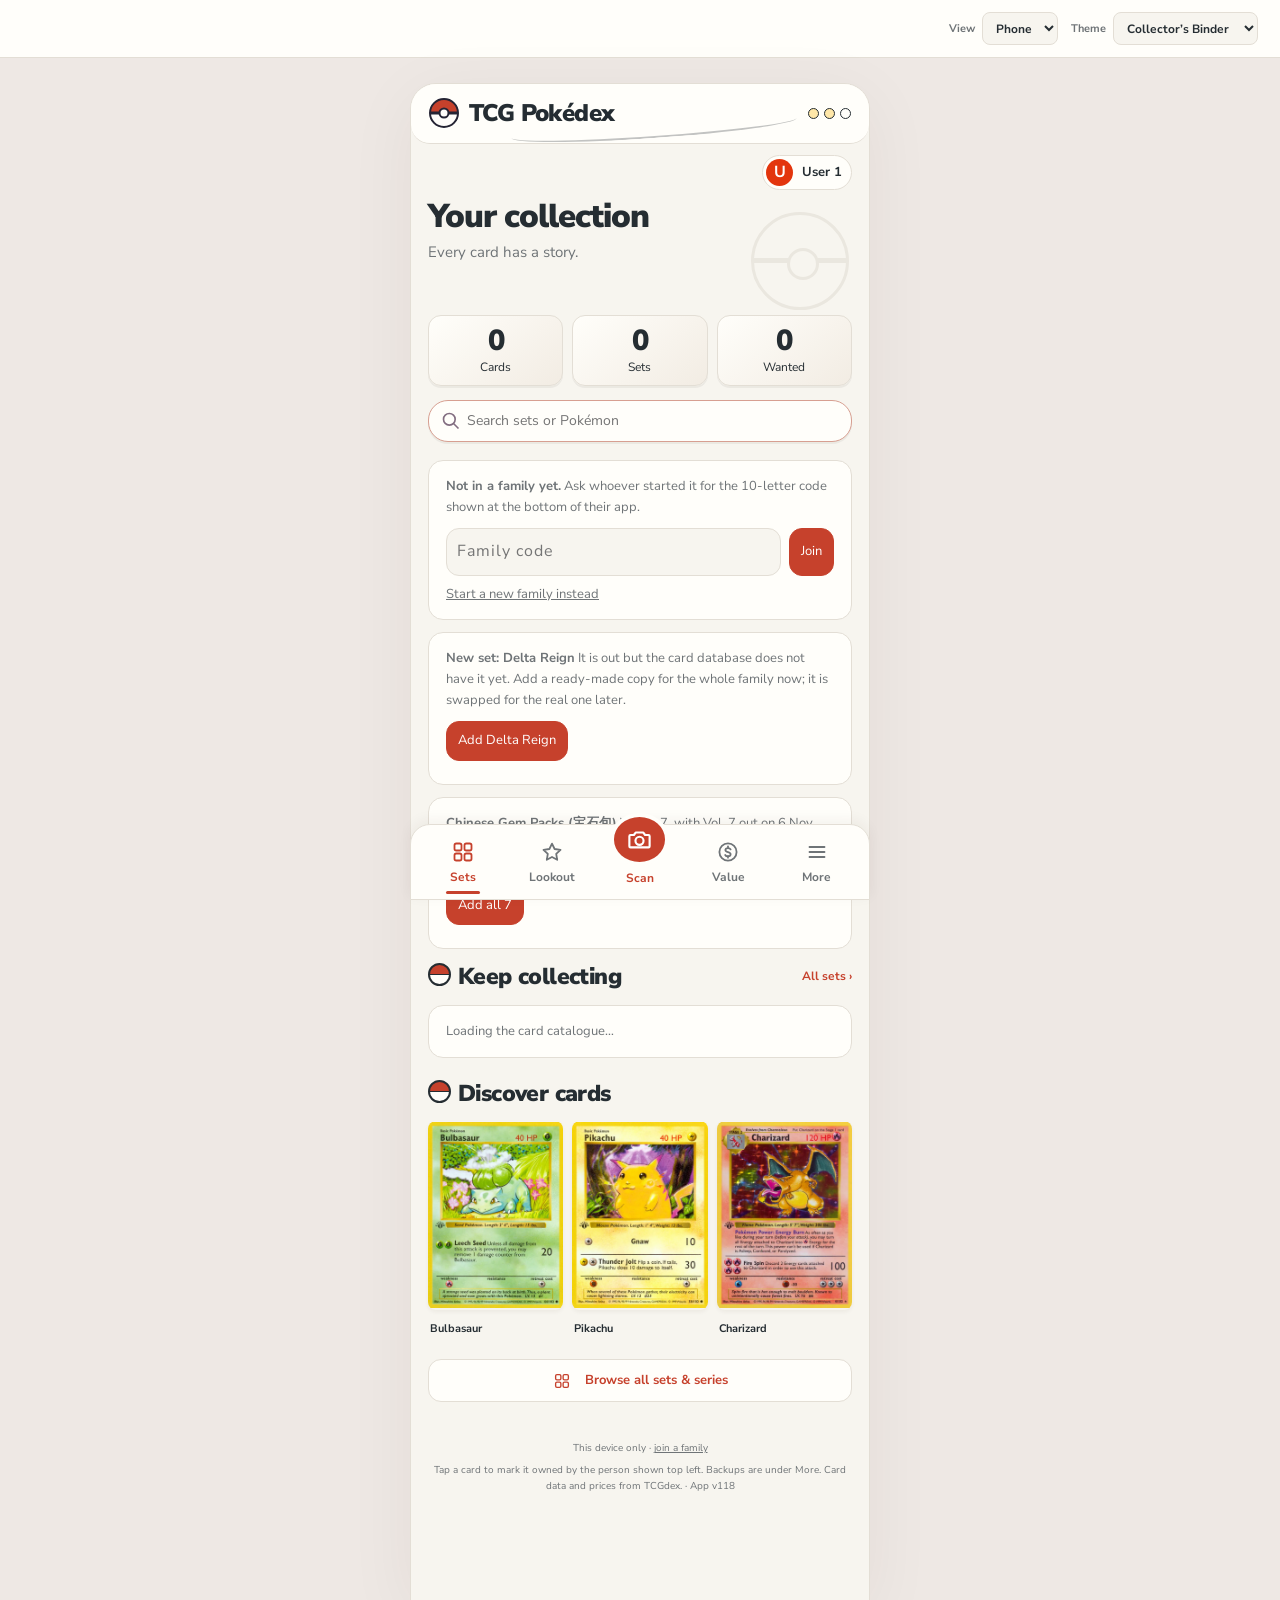
==== index.html @ 7d37bd00 "v118: Gem number line must be digit-tall (glare specks ignored); group+copy found anywhere before th" ====
<!doctype html>
<html lang="en" data-theme="binder">
<head>
<meta charset="utf-8">
<meta name="viewport" content="width=device-width, initial-scale=1">
<meta name="theme-color" content="#ffffff">
<meta name="mobile-web-app-capable" content="yes">
<meta name="apple-mobile-web-app-capable" content="yes">
<meta name="apple-mobile-web-app-status-bar-style" content="default">
<meta name="apple-mobile-web-app-title" content="TCG Pokédex">
<link rel="manifest" href="manifest.webmanifest">
<link rel="icon" href="icon-192.png">
<link rel="apple-touch-icon" href="icon-180.png">
<title>TCG Pokédex</title>
<style>
  /* ---- themes: each phone picks one on the home screen ---- */
  :root {
    --bg: #f4f5f7; --panel: #ffffff; --text: #1d2330; --muted: #6b7385; --line: #dfe3ea;
    --accent: #e3350d; --owned: #2e9e5b; --need: #e3350d; --card-miss: #eef0f4;
    --head-bg: var(--panel); --head-fg: var(--text); --head-line: var(--line); --dot: var(--accent);
    --ctrl-bg: var(--bg); --ctrl-fg: var(--text); --ctrl-line: var(--line);
    --seg-on: var(--accent); --seg-fg: #fff; --radius: 8px; --card-radius: 10px;
    --ball-top: #e3350d; --ball-line: #1d2330;
  }
  @media (prefers-color-scheme: dark) {
    :root:not([data-theme]) {
      --bg: #12151c; --panel: #1b202b; --text: #e8ebf2; --muted: #98a1b5; --line: #2b3242;
      --accent: #ff5a3c; --owned: #3fc27a; --need: #ff5a3c; --card-miss: #181c26; --ball-line: #e8ebf2;
    }
  }
  /* Poké Style: red header with a Pokéball, white cards, chunky buttons */
  :root[data-theme="poke"] {
    --bg: #f3f3f3; --panel: #ffffff; --text: #1d2330; --muted: #6b6b6b; --line: #e0e0e0;
    --accent: #e3350d; --owned: #2e9e5b; --need: #e3350d; --card-miss: #e8e8e8;
    --head-bg: #e3350d; --head-fg: #ffffff; --head-line: #b8260a; --dot: #ffffff;
    --ctrl-bg: #ffffff; --ctrl-fg: #1d2330; --ctrl-line: #ffffff;
    --seg-on: #1d2330; --seg-fg: #ffffff; --radius: 12px; --card-radius: 14px;
  }
  :root[data-theme="poke"] .count, :root[data-theme="poke"] .stats, :root[data-theme="poke"] .stats b { color: #fff; }
  :root[data-theme="poke"] .bar { background: rgba(0,0,0,.25); }
  :root[data-theme="poke"] .card.owned { box-shadow: 0 2px 6px rgba(0,0,0,.12); }
  /* Gengar: deep purple, violet accents, red-eye alerts */
  :root[data-theme="dark"] {
    --bg: #150f1e; --panel: #20172e; --text: #ece6f5; --muted: #a398b8; --line: #34284a;
    --accent: #9b6bff; --owned: #3fc27a; --need: #ff3b4e; --card-miss: #1a1326;
    --head-bg: #2a1b43; --head-fg: #ece6f5; --head-line: #46306b; --dot: #ff3b4e;
    --ctrl-bg: #34264f; --ctrl-fg: #ece6f5; --ctrl-line: #4a3770;
    --seg-on: #9b6bff; --seg-fg: #150f1e; --radius: 8px; --card-radius: 10px;
    --ball-top: #9b6bff; --ball-line: #ece6f5;
  }
  :root[data-theme="dark"] header { border-bottom-width: 2px; }
  :root[data-theme="dark"] h1 { letter-spacing: .03em; }
  :root[data-theme="dark"] .card.owned { border-color: #9b6bff; box-shadow: 0 0 0 1px rgba(155,107,255,.3), 0 4px 14px rgba(0,0,0,.5); }
  :root[data-theme="dark"] .card .tick { background: #9b6bff; color: #150f1e; }
  /* Pikachu: yellow header, brown-black ink, red-cheek highlights, rounded everything */
  :root[data-theme="bright"] {
    --bg: #fffdf3; --panel: #ffffff; --text: #1f2a44; --muted: #6b7385; --line: #f3e6a8;
    --accent: #2b6fd6; --owned: #2e9e5b; --need: #e3350d; --card-miss: #fff5c7;
    --head-bg: #ffd21f; --head-fg: #1f2a44; --head-line: #e6b800; --dot: #2b6fd6;
    --ctrl-bg: #ffffff; --ctrl-fg: #1f2a44; --ctrl-line: #ffffff;
    --seg-on: #2b6fd6; --seg-fg: #ffffff; --radius: 16px; --card-radius: 18px;
    --ball-top: #e3350d; --ball-line: #3b2a10;
  }
  :root[data-theme="bright"] body { font-weight: 500; }
  :root[data-theme="bright"] .bar { background: rgba(0,0,0,.12); }
  :root[data-theme="bright"] .card.owned { box-shadow: 0 3px 8px rgba(43,111,214,.15); }
  /* Bulbasaur: leaf-green header, deep-green accents */
  :root[data-theme="bulbasaur"] {
    --bg: #f0f7f2; --panel: #ffffff; --text: #17301f; --muted: #5d7566; --line: #d3e6d9;
    --accent: #2f8f5b; --owned: #2e9e5b; --need: #d9480f; --card-miss: #e3efe7;
    --head-bg: #3da373; --head-fg: #ffffff; --head-line: #2a7f56; --dot: #ffffff;
    --ctrl-bg: #ffffff; --ctrl-fg: #17301f; --ctrl-line: #ffffff;
    --seg-on: #17482f; --seg-fg: #ffffff; --radius: 14px; --card-radius: 16px;
    --ball-top: #1f6b43; --ball-line: #0f2d1c;
  }
  :root[data-theme="bulbasaur"] .count, :root[data-theme="bulbasaur"] .stats, :root[data-theme="bulbasaur"] .stats b { color: #fff; }
  :root[data-theme="bulbasaur"] .bar { background: rgba(0,0,0,.22); }
  :root[data-theme="bulbasaur"] .card.owned { box-shadow: 0 2px 8px rgba(47,143,91,.2); }
  /* Mew: soft pink header, magenta accents */
  :root[data-theme="mew"] {
    --bg: #fff5fa; --panel: #ffffff; --text: #3d1d32; --muted: #8a6578; --line: #f6d5e5;
    --accent: #d6458f; --owned: #2e9e5b; --need: #e3350d; --card-miss: #fde6f0;
    --head-bg: #f7a1c8; --head-fg: #3d1d32; --head-line: #e57db0; --dot: #d6458f;
    --ctrl-bg: #ffffff; --ctrl-fg: #3d1d32; --ctrl-line: #ffffff;
    --seg-on: #c2377d; --seg-fg: #ffffff; --radius: 16px; --card-radius: 18px;
    --ball-top: #d6458f; --ball-line: #3d1d32;
  }
  :root[data-theme="mew"] .stats, :root[data-theme="mew"] .stats b { color: #3d1d32; }
  :root[data-theme="mew"] .bar { background: rgba(255,255,255,.55); }
  :root[data-theme="mew"] .card.owned { box-shadow: 0 3px 8px rgba(214,69,143,.18); }

  * { box-sizing: border-box; }
  [hidden] { display: none !important; }
  body { margin: 0; background: var(--bg); color: var(--text); font: 15px/1.4 system-ui, "Segoe UI", sans-serif; -webkit-tap-highlight-color: transparent; }
  header { position: sticky; top: 0; z-index: 5; background: var(--head-bg); color: var(--head-fg); border-bottom: 1px solid var(--head-line); padding: 10px 16px; padding-top: calc(10px + env(safe-area-inset-top)); }
  .top { display: flex; align-items: center; gap: 10px; }
  .back { width: 36px; height: 36px; padding: 0; font-size: 20px; flex: none; }
  h1 { font-size: 18px; margin: 0; flex: 1; min-width: 0; overflow: hidden; text-overflow: ellipsis; white-space: nowrap; }
  /* the logo is a Poké Ball in every theme: colour on top, white below, band and button in --ball-line */
  h1 span { display: inline-block; width: 18px; height: 18px; vertical-align: -3px; margin-right: 6px; border-radius: 50%; color: transparent; overflow: hidden;
    background: radial-gradient(circle, #fff 0 2.2px, var(--ball-line) 2.2px 3.8px, transparent 3.8px), linear-gradient(var(--ball-top) 0 43%, var(--ball-line) 43% 57%, #fff 57%); box-shadow: 0 0 0 1.5px var(--ball-line); }
  .count { font-weight: 600; white-space: nowrap; }
  /* who is using the app: tap to switch person */
  .whochip { display: flex; align-items: center; gap: 9px; padding: 3px 12px 3px 3px; border-radius: 999px; flex: none; max-width: 62%; text-align: left; }
  .whochip i { width: 34px; height: 34px; border-radius: 50%; display: flex; align-items: center; justify-content: center; color: #fff; font-style: normal; font-weight: 700; font-size: 16px; flex: none; }
  .whochip span { display: flex; flex-direction: column; line-height: 1.15; min-width: 0; }
  .whochip b { overflow: hidden; text-overflow: ellipsis; white-space: nowrap; font-size: 16px; }
  .whochip small { font-size: 11px; opacity: .65; white-space: nowrap; }
  .whochip.compact { padding: 3px; } .whochip.compact span { display: none; }
  /* bottom bar: Sets, Lookout, Scan in the middle, Value, More */
  body { padding-bottom: calc(66px + env(safe-area-inset-bottom)); }
  #tabs { position: fixed; left: 0; right: 0; bottom: 0; z-index: 6; display: grid; grid-template-columns: repeat(5, 1fr); height: calc(60px + env(safe-area-inset-bottom)); padding-bottom: env(safe-area-inset-bottom); background: var(--panel); border-top: 1px solid var(--line); }
  #tabs button { background: none; border: 0; border-radius: 0; padding: 4px 0 2px; display: flex; flex-direction: column; align-items: center; justify-content: center; gap: 1px; font-size: 11px; color: var(--muted); }
  #tabs button .ic { display: flex; height: 26px; align-items: center; justify-content: center; }
  .i { width: 1.2em; height: 1.2em; fill: none; stroke: currentColor; stroke-width: 1.8; stroke-linecap: round; stroke-linejoin: round; flex: none; vertical-align: -.2em; }
  #tabs .i { width: 25px; height: 25px; }
  .lbl { display: flex; align-items: center; gap: 10px; font-style: normal; } .lbl .i { width: 21px; height: 21px; }
  button > .i { margin-right: 6px; }
  #sheet .acts button .lbl .tx { color: inherit; font-size: inherit; }
  #tabs button.on { color: var(--accent); font-weight: 600; }
  #tabs button.scan { color: var(--text); }
  #tabs button.scan .ic { width: 56px; height: 56px; margin-top: -24px; border-radius: 50%; background: var(--accent); color: #fff; display: flex; align-items: center; justify-content: center; border: 4px solid var(--panel); box-shadow: 0 3px 10px rgba(0,0,0,.28); }
  #tabs button.scan .i { width: 27px; height: 27px; stroke-width: 1.9; }
  #toast { bottom: calc(80px + env(safe-area-inset-bottom)); }
  .row .ic { width: 36px; height: 36px; border-radius: 50%; background: var(--card-miss); display: flex; align-items: center; justify-content: center; flex: none; font-size: 17px; }
  .morebox { display: grid; gap: 10px; }
  .morebox .sel { display: grid; gap: 6px; }
  .morebox .sel label { font-size: 13px; color: var(--muted); }
  .morebox select { width: 100%; padding: 10px; }
  #sheet .acts .wdot { width: 30px; height: 30px; border-radius: 50%; display: inline-flex; align-items: center; justify-content: center; color: #fff; font-weight: 700; font-style: normal; flex: none; }
  #sheet .acts button.cur { border-color: var(--accent); font-weight: 600; }
  #sheet .acts .seg { display: flex; } #sheet .acts .seg button { flex: 1; justify-content: center; padding: 11px 6px; font-size: 15px; border-radius: 0; }
  #sheet .acts .seg button:first-child { border-radius: 12px 0 0 12px; } #sheet .acts .seg button:last-child { border-radius: 0 12px 12px 0; }
  #sheet .acts .seg button.on { background: var(--accent); border-color: var(--accent); color: #fff; }
  .bar { height: 8px; background: var(--card-miss); border-radius: 4px; overflow: hidden; margin-top: 8px; }
  .bar > i { display: block; height: 100%; background: var(--owned); width: 0; transition: width .25s; }
  .stats { font-size: 12px; color: var(--muted); margin-top: 6px; display: flex; gap: 12px; flex-wrap: wrap; }
  .stats b { color: var(--text); }
  .controls { display: flex; gap: 8px; flex-wrap: wrap; margin-top: 10px; align-items: center; }
  input[type=search] { flex: 1 1 160px; min-width: 0; padding: 8px 10px; border: 1px solid var(--ctrl-line); border-radius: var(--radius); background: var(--ctrl-bg); color: var(--ctrl-fg); font: inherit; }
  button, select { font: inherit; color: var(--ctrl-fg); background: var(--ctrl-bg); border: 1px solid var(--ctrl-line); border-radius: var(--radius); padding: 7px 11px; cursor: pointer; }
  main button, main select, main input { color: var(--text); background: var(--bg); border-color: var(--line); }
  button:hover { border-color: var(--accent); }
  header button.on { background: var(--seg-on); border-color: var(--seg-on); color: var(--seg-fg); }
  select.person { font-weight: 600; border-color: var(--person, var(--ctrl-line)); }
  select.cardlang.on { border-color: var(--accent); font-weight: 600; }
  #title small.vl.rg { background: #6b4fbb; }
  #title small.vl { font-size: 12px; font-weight: 600; padding: 2px 7px; border-radius: 10px; background: var(--accent); color: #fff; vertical-align: middle; margin-left: 4px; }
  .seg { display: flex; }
  .seg button { border-radius: 0; margin-left: -1px; }
  .seg button:first-child { border-radius: var(--radius) 0 0 var(--radius); margin-left: 0; }
  .seg button:last-child { border-radius: 0 var(--radius) var(--radius) 0; }
  .rap { display: block; font-size: 11px; font-weight: 600; } .rap.in { color: var(--owned); } .rap.out { color: var(--muted); font-weight: 400; }
  .line .rap { display: inline; margin-left: 6px; }
  .card .rap { text-align: center; margin-top: 2px; line-height: 1.25; }
  .raptor { margin: 12px 0; padding-top: 10px; border-top: 1px solid var(--line); }
  .raptor h4 { margin: 0 0 6px; font-size: 14px; } .raptor h4 small { color: var(--muted); font-weight: 400; }
  .raptor .rrow { display: flex; gap: 8px; align-items: baseline; padding: 5px 0; color: var(--text); text-decoration: none; border-bottom: 1px dashed var(--line); font-size: 13px; }
  .raptor .rrow .rt { flex: 1; min-width: 0; }
  .raptor .rrow em { font-style: normal; font-size: 11px; } .raptor .rrow em.in { color: var(--owned); } .raptor .rrow em.out { color: var(--muted); }
  .raptor .rref { display: inline-block; margin-top: 6px; font-size: 12px; color: var(--muted); }
  .seg.langbar { flex-wrap: wrap; gap: 6px; }
  .seg.langbar button { border-radius: var(--radius); margin-left: 0; }
  .seg button.on { background: var(--seg-on); border-color: var(--seg-on); color: var(--seg-fg); }
  main { padding: 16px; max-width: 1400px; margin: 0 auto; }
  h2 { font-size: 14px; color: var(--muted); text-transform: uppercase; letter-spacing: .04em; margin: 18px 0 8px; }
  h2:first-child { margin-top: 0; }

  /* who-owns-it badges */
  .who { display: inline-flex; gap: 2px; }
  .who i { font-style: normal; font-size: 10px; font-weight: 700; color: #fff; border-radius: 50%; width: 16px; height: 16px; display: inline-flex; align-items: center; justify-content: center; }

  /* series and set lists */
  .rows { display: grid; gap: 8px; grid-template-columns: repeat(auto-fill, minmax(260px, 1fr)); }
  .row { display: flex; align-items: center; gap: 12px; background: var(--panel); border: 1px solid var(--line); border-radius: var(--card-radius); padding: 10px 12px; cursor: pointer; text-align: left; }
  .row img { width: 72px; height: 40px; object-fit: contain; flex: none; }
  .row .sym { width: 28px; height: 28px; object-fit: contain; flex: none; margin: 0 22px; }
  .row .badge { width: auto; min-width: 44px; height: 24px; margin: 0 14px; padding: 0 6px; border-radius: 6px; background: var(--card-miss); color: var(--muted); font-size: 11px; font-weight: 700; display: inline-flex; align-items: center; justify-content: center; letter-spacing: .04em; }
  .row .t { flex: 1; min-width: 0; }
  .row .t b { display: block; overflow: hidden; text-overflow: ellipsis; white-space: nowrap; }
  .row .t small { color: var(--muted); }
  .row .t b .yr { font-size: 12px; font-weight: 600; color: var(--muted); margin-left: 4px; }
  #title small.vl.yr { background: rgba(255,255,255,.25); }
  .row .pct { font-weight: 600; white-space: nowrap; }
  .row .pct.done { color: var(--owned); }
  .row .mini { height: 4px; background: var(--card-miss); border-radius: 2px; margin-top: 6px; overflow: hidden; }
  .row .mini i { display: block; height: 100%; background: var(--owned); }
  .row.lookout { width: 100%; margin-bottom: 14px; border-color: #e0a800; }
  .joinbox { border-color: var(--accent); color: var(--text); margin-bottom: 14px; }
  .joinbox .add { display: flex; gap: 8px; margin: 10px 0 8px; }
  .joinbox .add input { flex: 1; min-width: 0; padding: 10px; border: 1px solid var(--line); border-radius: var(--radius); background: var(--bg); color: var(--text); font: inherit; font-size: 16px; letter-spacing: .06em; }
  .joinbox .add button { background: var(--accent); color: #fff; border-color: var(--accent); }
  .joinbox a { color: var(--muted); font-size: 13px; }
  .row.lookout .dot { width: 36px; height: 36px; border-radius: 50%; background: #e0a800; color: #fff; font-size: 20px; display: flex; align-items: center; justify-content: center; flex: none; }

  /* card grid */
  .grid { display: grid; grid-template-columns: repeat(auto-fill, minmax(118px, 1fr)); gap: 10px; }
  .card { position: relative; background: var(--card-miss); border: 2px solid transparent; border-radius: var(--card-radius); padding: 6px; text-align: center; cursor: pointer; user-select: none; }
  .card img { width: 100%; aspect-ratio: 63/88; object-fit: contain; border-radius: 6px; filter: grayscale(.9) opacity(.45); transition: filter .15s; background: var(--card-miss); }
  .card.noimg img { display: none; }
  .card .ph { display: none; aspect-ratio: 63/88; align-items: center; justify-content: center; color: var(--muted); font-size: 12px; padding: 6px; }
  .card.noimg .ph { display: flex; }
  .card.owned { background: var(--panel); border-color: var(--owned); }
  .card.owned img { filter: none; }
  body.colourall .card img { filter: none; }   /* "Full colour": show every card as it prints, owned or not */
  .card .num { font-size: 11px; color: var(--muted); margin-top: 4px; }
  .card .name { font-size: 12px; font-weight: 600; overflow: hidden; text-overflow: ellipsis; white-space: nowrap; }
  .card .meta { font-size: 11px; color: var(--muted); display: flex; justify-content: space-between; align-items: center; gap: 4px; min-height: 16px; }
  .card .meta .price { font-weight: 600; color: var(--text); }
  .card .meta .setname { overflow: hidden; text-overflow: ellipsis; white-space: nowrap; }
  .card .tick { position: absolute; top: 6px; left: 6px; width: 24px; height: 24px; border-radius: 50%; background: var(--owned); color: #fff; font-weight: 700; display: none; align-items: center; justify-content: center; font-size: 14px; box-shadow: 0 1px 3px rgba(0,0,0,.4); }
  .card.owned .tick { display: flex; }
  .card .tick b { position: absolute; left: 0; top: 26px; font-size: 9px; letter-spacing: .02em; background: var(--text); color: var(--bg); border-radius: 4px; padding: 1px 4px; white-space: nowrap; }
  .card .zoom { position: absolute; top: 6px; right: 6px; width: 28px; height: 28px; padding: 0; border-radius: 50%; background: var(--panel); font-size: 14px; line-height: 1; }
  .vars { display: flex; gap: 3px; justify-content: center; flex-wrap: wrap; margin-top: 3px; }
  .vars .var { padding: 1px 6px; font-size: 10px; font-weight: 700; border-radius: 6px; line-height: 1.5; color: var(--muted); background: var(--bg); border-color: var(--line); }
  .vars .var.on { background: var(--owned); border-color: var(--owned); color: #fff; }
  .line .vars { margin: 0; }
  .card.partial { border-style: dashed; }
  .card.partial .tick { font-size: 10px; width: auto; padding: 0 6px; border-radius: 12px; }
  .line.partial { opacity: .85; }
  .card .want { position: absolute; top: 40px; right: 6px; width: 30px; height: 30px; padding: 0; border-radius: 50%; background: var(--panel); font-size: 19px; line-height: 1; color: #e0a800; border: 2px solid #e0a800; box-shadow: 0 1px 3px rgba(0,0,0,.35); }
  .card .want.on, .line .want.on { color: #fff; background: #e0a800; border-color: #e0a800; }
  .pcbtn { padding: 4px 8px; font-size: 14px; border-radius: 8px; }
  .card .pcbtn { position: absolute; top: 6px; left: 6px; width: 30px; height: 30px; padding: 0; border-radius: 50%; background: var(--panel); }
  .line .want { color: #e0a800; border: 2px solid #e0a800; border-radius: 50%; width: 30px; height: 30px; padding: 0; display: inline-flex; align-items: center; justify-content: center; flex: none; }
  .card.want { border-color: #e0a800; }
  .card.want img { filter: none; }
  .line.want { border-left-color: #e0a800; }
  .who.want { color: #e0a800; font-size: 12px; align-items: center; }

  /* compact list for checking in a shop */
  .list { display: grid; gap: 6px; grid-template-columns: repeat(auto-fill, minmax(240px, 1fr)); }
  .card .enart { position: absolute; left: 6px; bottom: 44px; font-size: 9px; font-weight: 700; letter-spacing: .04em; padding: 1px 5px; border-radius: 6px; background: rgba(20,20,24,.72); color: #fff; pointer-events: none; }
  .addcard { border: 2px dashed var(--line); background: transparent; color: var(--muted); border-radius: var(--radius); padding: 14px 10px; font-size: 13px; min-height: 60px; }
  .grid .addcard { aspect-ratio: 63 / 100; }
  .addcard:hover { color: var(--text); border-color: var(--accent); }
  .line { display: flex; align-items: center; gap: 10px; background: var(--panel); border: 1px solid var(--line); border-left: 4px solid var(--need); border-radius: var(--radius); padding: 8px 10px; cursor: pointer; user-select: none; }
  .line.owned { border-left-color: var(--owned); opacity: .6; }
  .line .n { font-variant-numeric: tabular-nums; color: var(--muted); width: 64px; flex: none; }
  .line .name { flex: 1; min-width: 0; overflow: hidden; text-overflow: ellipsis; white-space: nowrap; font-weight: 600; }
  .line .name small { display: block; font-weight: 400; color: var(--muted); font-size: 11px; }
  .line .price { font-size: 12px; color: var(--muted); white-space: nowrap; }
  .line .st { font-size: 12px; font-weight: 700; color: var(--need); }
  .line.owned .st { color: var(--owned); }

  .empty { text-align: center; color: var(--muted); padding: 40px 0; }
  .note { background: var(--panel); border: 1px solid var(--line); border-radius: 8px; padding: 8px 12px; margin-bottom: 12px; color: var(--muted); }
  footer { text-align: center; color: var(--muted); font-size: 12px; padding: 20px; }
  footer a { color: inherit; }
  #syncStatus { margin-bottom: 6px; font-weight: 600; }
  #syncStatus.ok { color: var(--owned); }
  #syncStatus.bad { color: var(--need); }

  /* people manager */
  .people { max-width: 520px; }
  .people .p { display: flex; align-items: center; gap: 10px; background: var(--panel); border: 1px solid var(--line); border-radius: 10px; padding: 8px 10px; margin-bottom: 8px; }
  .people .p .dot { width: 22px; height: 22px; border-radius: 50%; flex: none; color: #fff; font-size: 11px; font-weight: 700; display: flex; align-items: center; justify-content: center; }
  .people .p { flex-wrap: wrap; }
  .people .p b { flex: 1; min-width: 60px; }
  .people .p small { color: var(--muted); }
  .people .p .val { font-weight: 700; white-space: nowrap; font-variant-numeric: tabular-nums; }
  .people .p.total { border-color: var(--accent); }
  .people .note.small { font-size: 12px; margin: 0; }
  #valuePanel { max-width: none; margin-bottom: 6px; }
  .people .add { display: flex; gap: 8px; margin-top: 12px; }
  .people .add input { flex: 1; padding: 8px 10px; border: 1px solid var(--line); border-radius: 8px; background: var(--bg); color: var(--text); font: inherit; }

  /* update prompt */
  #toast { position: fixed; left: 50%; bottom: 20px; transform: translateX(-50%); background: var(--text); color: var(--bg); padding: 10px 14px; border-radius: 12px; display: flex; gap: 12px; align-items: center; z-index: 30; box-shadow: 0 4px 16px rgba(0,0,0,.3); }
  #toast button { background: var(--accent); color: #fff; border: 0; }

  /* lightbox */
  #lb { position: fixed; inset: 0; background: rgba(0,0,0,.85); display: none; align-items: center; justify-content: center; z-index: 20; padding: 16px; }
  #lb.open { display: flex; }
  .buy { display: inline-block; margin-top: 3px; padding: 2px 9px; border-radius: 999px; font-size: 12px; font-weight: 600; background: #e3e3e3; color: #222; }
  .card .buy { display: block; font-size: 11px; padding: 2px 6px; overflow: hidden; text-overflow: ellipsis; white-space: nowrap; }
  .chips { display: flex; gap: 6px; overflow-x: auto; margin-bottom: 12px; padding-bottom: 2px; }
  .chips[hidden] { display: none; }
  .chips button { white-space: nowrap; border-radius: 999px; padding: 6px 12px; font-size: 14px; flex: none; }
  .chips button small { opacity: .7; margin-left: 2px; }
  .chips button.on { background: var(--accent); border-color: var(--accent); color: #fff; }
  .buy.bid { background: #ffe08a; color: #5a4300; } .buy.ord { background: #b9d8ff; color: #0b3a73; } .buy.way { background: #bfeccd; color: #0c5a2a; }
  #lb { flex-direction: column; gap: 14px; }
  #lb img { max-width: 100%; max-height: 90vh; border-radius: 12px; }
  #lb .flipper { position: relative; width: min(88vw, calc(74vh * 63 / 88)); aspect-ratio: 63 / 88; transform-style: preserve-3d; transition: transform .55s cubic-bezier(.4,.1,.2,1); cursor: pointer; }
  #lb .flipper.turned { transform: rotateY(180deg); }
  #lb .side { position: absolute; inset: 0; backface-visibility: hidden; -webkit-backface-visibility: hidden; border-radius: 14px; overflow: hidden; }
  #lb .face img { width: 100%; height: 100%; max-height: none; object-fit: contain; }
  #lb .lbback { transform: rotateY(180deg); background: linear-gradient(160deg, #1d3d96, #0e1f5c); border: 5px solid #f2c230; border-radius: 16px; color: #fff; padding: 12px; display: flex; flex-direction: column; gap: 8px; overflow: auto; cursor: default; }
  #lb .lbback h3 { margin: 0; font-size: 18px; } #lb .lbback small { color: #b9c4ee; }
  #lb .lbback .guide { background: rgba(255,255,255,.12); border-radius: 12px; padding: 8px 12px; } #lb .lbback .guide b { font-size: 24px; display: block; } #lb .lbback .guide small { display: block; }
  #lb .lbback .links { display: grid; grid-template-columns: 1fr 1fr; gap: 6px; }
  #lb .lbback .links a, #lb .lbback .links button { display: block; text-align: center; padding: 9px 6px; border-radius: 10px; background: rgba(255,255,255,.14); color: #fff; text-decoration: none; font: inherit; font-size: 14px; border: 1px solid rgba(255,255,255,.25); }
  #lb .lbback .links .wide { grid-column: 1 / -1; background: #2e9e5b; border-color: #2e9e5b; font-weight: 600; }
  #lb .lbback .raptor { background: rgba(0,0,0,.25); border-radius: 12px; padding: 8px 10px; font-size: 13px; }
  #lb .lbback .raptor a { color: #fff; }
  #lb .lbbtn { padding: 12px 26px; border-radius: 999px; border: 1px solid rgba(255,255,255,.4); background: rgba(255,255,255,.14); color: #fff; font: inherit; font-size: 16px; }
  #lb .lbbtn[hidden] { display: none; }

  /* camera scanner */
  #scan { position: fixed; inset: 0; background: #000; color: #fff; z-index: 26; display: none; flex-direction: column; }
  #scan.open { display: flex; }
  #scan .cam { position: relative; flex: 0 0 56%; min-height: 0; overflow: hidden; }       /* a fixed share of the screen: the outline is placed as a share of this box, so it must not grow or shrink when the panel below changes */
  #scan video { width: 100%; height: 100%; object-fit: cover; }
  /* a card-shaped outline (63:88); the reader looks at the bottom strip of it, where the number is printed */
  /* kept smallish on purpose: a card that fills a big outline is too close for the phone to focus */
  #scan .guide { position: absolute; left: 50%; top: 46%; transform: translate(-50%, -50%); width: min(66vw, 42vh); aspect-ratio: 63 / 88; border: 3px solid #ffd21f; border-radius: 10px; box-shadow: 0 0 0 100vmax rgba(0,0,0,.45); }
  #scan .guide span { position: absolute; left: -30vw; right: -30vw; top: -44px; text-align: center; font-size: 13px; line-height: 1.3; color: #ffd21f; text-shadow: 0 1px 2px #000; }
  #scanResult select.cardlang { margin-top: 6px; max-width: 100%; }
  #scanResult .langnote { margin-top: 4px; font-size: 12px; color: #ffd21f; }
  #scan .guide .zone { position: absolute; left: 0; right: 0; bottom: 0; height: 14%; border-radius: 0 0 7px 7px; }
  #scan .panel { background: #15171c; padding: 12px 16px calc(12px + env(safe-area-inset-bottom)); display: grid; gap: 10px; }
  #scan .status { font-size: 14px; color: #c9ccd4; min-height: 20px; }
  #scan .peek { display: flex; gap: 10px; align-items: center; min-height: 28px; }
  #scan .peek canvas { height: 28px; width: auto; max-width: 55%; border-radius: 4px; background: #fff; }
  #scan .peek span { flex: 1; min-width: 0; font: 12px/1.2 ui-monospace, Consolas, monospace; color: #9a9a92; overflow: hidden; text-overflow: ellipsis; white-space: nowrap; }
  #scan .panel { overflow-x: hidden; overflow-y: auto; flex: 1 1 0; min-height: 0; align-content: start; }
  #scan .panel > * { min-width: 0; }     /* nothing in the panel may push it wider than the screen */
  #scan .result { display: grid; grid-template-columns: 64px 1fr; gap: 10px 12px; align-items: center; background: #1e2128; border-radius: 12px; padding: 10px; position: relative; }
  #scan .result .dismiss { position: absolute; top: -8px; right: -8px; width: 32px; height: 32px; padding: 0; border-radius: 50%; background: #e3350d; border-color: #e3350d; font-size: 14px; }
  #scan .result img { width: 64px; border-radius: 4px; }
  #scan .result .t { flex: 1; min-width: 0; }
  #scan .result .t b { display: block; font-size: 16px; }
  #scan .result .t small { color: #9a9a92; }
  #scan .result .btns { grid-column: 1 / -1; display: flex; flex-wrap: wrap; gap: 6px; }
  #scan .result .btns button { flex: 1 1 auto; }
  #scan .result .choices { grid-column: 1 / -1; }
  #scan .row2 { display: flex; gap: 8px; }
  #scan #scanScope { flex: 1 1 0; min-width: 0; background: #262932; color: #fff; border: 1px solid #3a3e48; border-radius: 10px; padding: 10px; font: inherit; }
  #scan #mainRow button { flex: 0 0 auto; padding: 10px 14px; }
  #scan:not(.m-bulk) #scanScope { display: none; }
  #scan #moreBox { display: grid; gap: 10px; } #scan #moreBox[hidden] { display: none; }
  #scan #sessBar { display: flex; align-items: center; gap: 10px; background: #1e2128; border-radius: 12px; padding: 8px 8px 8px 14px; } #scan #sessBar[hidden] { display: none; }
  #scan #sessBar b { font-size: 16px; } #scan #sessBar span { flex: 1; color: #9a9a92; font-size: 14px; } #scan #sessBar button { padding: 10px 14px; }
  #scan .result .px { color: #ffd21f; font-size: 13px; margin-top: 2px; }
  #sessList { position: fixed; inset: 0; z-index: 28; background: rgba(0,0,0,.6); display: flex; align-items: flex-end; } #sessList[hidden] { display: none; }
  #sessList .sbox { background: #15171c; color: #fff; width: 100%; max-width: 560px; margin: 0 auto; max-height: 88vh; border-radius: 18px 18px 0 0; display: flex; flex-direction: column; }
  #sessList .shead { display: flex; justify-content: space-between; align-items: center; padding: 14px 16px; } #sessList .shead b { font-size: 18px; }
  #sessList button { background: #262932; color: #fff; border: 1px solid #3a3e48; border-radius: 10px; padding: 10px 14px; font: inherit; }
  #sessList button.primary { background: #2e9e5b; border-color: #2e9e5b; }
  #sessRows { overflow: auto; padding: 0 12px; display: grid; gap: 8px; align-content: start; }
  #sessRows .srow { display: grid; grid-template-columns: 48px 1fr auto; gap: 6px 10px; align-items: center; background: #1e2128; border-radius: 12px; padding: 8px; }
  #sessRows .srow img { width: 48px; border-radius: 4px; } #sessRows .srow .n { font-weight: 600; } #sessRows .srow small { color: #9a9a92; display: block; }
  #sessRows .srow .x { width: 32px; height: 32px; padding: 0; border-radius: 50%; }
  #sessRows .srow .chips { grid-column: 2 / -1; display: flex; gap: 6px; flex-wrap: wrap; } #sessRows .srow .chips button { padding: 6px 12px; border-radius: 999px; font-size: 13px; } #sessRows .srow .chips button.on { background: #2e9e5b; border-color: #2e9e5b; }
  #sessRows .srow .have { color: #5ac98a; }
  #sessList .sfoot { display: flex; gap: 10px; padding: 12px 16px calc(12px + env(safe-area-inset-bottom)); } #sessList .sfoot .primary { flex: 1; padding: 14px; font-size: 17px; font-weight: 600; }
  #scanRig, #scanRigAdj { flex: 1 1 0; }
  /* Bulk add: a big mark over the camera view says what happened to the card, so you know when to drop the next one */
  #rigTick { position: absolute; left: 50%; top: 46%; transform: translate(-50%, -50%); display: none; flex-direction: column; align-items: center; gap: 10px; pointer-events: none; z-index: 3; }
  #rigTick.show { display: flex; animation: tickPop 1.6s ease-out forwards; }
  #rigTick b { display: grid; place-items: center; width: 150px; height: 150px; border-radius: 50%; font-size: 100px; line-height: 1; color: #fff; background: #2e9e5b; box-shadow: 0 0 0 8px rgba(255,255,255,.85), 0 6px 30px rgba(0,0,0,.6); }
  #rigTick.owned b { background: #2b7de9; }
  #rigTick.ask b { background: #e8a317; }
  #rigTick.family b { background: var(--who, #8e44ad); }
  #rigTick em { display: flex; align-items: center; gap: 6px; font-style: normal; }
  #rigTick em:empty { display: none; }
  #rigTick em i { display: grid; place-items: center; width: 34px; height: 34px; border-radius: 50%; font-style: normal; font-weight: 700; color: #fff; border: 2px solid #fff; }
  #rigTick em u { text-decoration: none; padding: 5px 12px; border-radius: 999px; background: rgba(0,0,0,.78); color: #fff; font-size: 15px; font-weight: 700; }
  #scanResult .famneed { margin-top: 6px; display: flex; align-items: center; gap: 6px; font-size: 13px; color: #ffd21f; }
  #scanResult .famneed i { display: inline-grid; place-items: center; width: 22px; height: 22px; border-radius: 50%; font-style: normal; font-weight: 700; font-size: 12px; color: #fff; }
  #rigTick span { max-width: 80vw; padding: 6px 14px; border-radius: 999px; background: rgba(0,0,0,.72); color: #fff; font-size: 16px; font-weight: 600; text-align: center; }
  @keyframes tickPop { 0% { transform: translate(-50%,-50%) scale(.4); opacity: 0; } 12% { transform: translate(-50%,-50%) scale(1.12); opacity: 1; } 22% { transform: translate(-50%,-50%) scale(1); } 75% { opacity: 1; } 100% { transform: translate(-50%,-50%) scale(1); opacity: 0; } }
  #scan .guide.flash-added { border-color: #2ee06f; } #scan .guide.flash-owned { border-color: #5aa0ff; } #scan .guide.flash-ask { border-color: #ffb020; }
  #scan .modes button { flex: 1 1 0; padding: 12px 8px; font-weight: 600; }
  #scan .modes button.primary { background: #2e9e5b; border-color: #2e9e5b; }
  /* Bulk add shows the rig controls; Scan & grade shows the one-card buttons */
  #scan.m-bulk .row2:has(#scanSnap), #scan.m-bulk .row2:has(#scanCenter) { display: none; }
  #scan:not(.m-bulk) .row2:has(#scanRig), #scan:not(.m-bulk) #rigBoxRow { display: none; }
  #rigBoxRow select { flex: 1 1 0; min-width: 0; background: #262932; color: #fff; border: 1px solid #3a3e48; border-radius: 10px; padding: 8px; font: inherit; }
  #rigBoxRow[hidden] { display: none; }
  #rigBoxRow button { flex: none; }
  #scan #scanRig.full { background: #b3261e; border-color: #b3261e; }
  #scan .rigadj { display: grid; gap: 8px; background: #1e2128; border-radius: 12px; padding: 10px 12px; font-size: 14px; color: #c9ccd4; }
  #scan .rigadj[hidden] { display: none; }
  #scan .rigadj label { display: grid; grid-template-columns: 96px 1fr; align-items: center; gap: 8px; }
  #scan .rigadj input[type=range] { padding: 0; accent-color: #ffd21f; }
  #scan .rigadj label.chk { display: flex; gap: 8px; align-items: center; }
  #scan .rigadj label.chk input { flex: none; width: 20px; height: 20px; padding: 0; }
  #scan .rigadj .focusline { font-size: 13px; color: #c9ccd4; }
  #scan .rigadj #rigSharp { font: 600 15px ui-monospace, Consolas, monospace; color: #ffd21f; }
  #scan .rigadj small { color: #9a9a92; }
  #scan.rig .guide { border-style: dashed; }
  #scanResult .gemcopies { display: flex; flex-wrap: wrap; gap: 6px; margin-top: 6px; } #scanResult .gemcopies button { min-width: 38px; padding: 6px 10px; font-weight: 700; } #scanResult .gemcopies button.on { background: #ffd21f; color: #000; border-color: #ffd21f; }
  /* while lining up, give the camera view the room: only the sliders and the buttons stay */
  #scan.adjusting .peek, #scan.adjusting #scanResult, #scan.adjusting .row2:has(#scanManual), #scan.adjusting .row2:has(#scanSnap), #scan.adjusting .row2:has(#scanCenter) { display: none; }
  #scan .setrow { align-items: center; font-size: 14px; color: #c9ccd4; }
  #scan .setrow select { flex: 1; min-width: 0; background: #262932; color: #fff; border-color: #3a3e48; }
  #scan .choices img { width: 40px; vertical-align: middle; margin-right: 8px; border-radius: 3px; }
  #scan input { flex: 1; min-width: 0; padding: 10px; border-radius: 10px; border: 1px solid #3a3e48; background: #262932; color: #fff; font: inherit; }
  #scan button { background: #262932; color: #fff; border-color: #3a3e48; }
  #scan button.primary { background: #2e9e5b; border-color: #2e9e5b; }
  #scan button.big { flex: 1; padding: 14px; font-size: 17px; font-weight: 600; }
  #scan .choices { display: grid; gap: 6px; }
  #scan .choices button { text-align: left; }

  /* card action sheet: tap a card, pick what to do */
  #sheet { position: fixed; inset: 0; background: rgba(0,0,0,.5); display: none; align-items: flex-end; justify-content: center; z-index: 24; }
  #sheet.open { display: flex; }
  #sheet .box { background: var(--panel); color: var(--text); border-radius: 18px 18px 0 0; padding: 14px 16px calc(16px + env(safe-area-inset-bottom)); width: 100%; max-width: 520px; box-shadow: 0 -4px 24px rgba(0,0,0,.3); }
  #sheet .head { display: flex; gap: 12px; align-items: center; margin-bottom: 12px; }
  #sheet.noimg .head img { display: none; }
  #sheet .head img { width: 56px; aspect-ratio: 63/88; object-fit: contain; border-radius: 4px; background: var(--card-miss); }
  #sheet .head .t { flex: 1; min-width: 0; }
  #sheet .head b { display: block; font-size: 17px; }
  #sheet .head small { color: var(--muted); }
  #sheet .x { width: 36px; height: 36px; padding: 0; border-radius: 50%; font-size: 14px; }
  #sheet .acts { display: grid; gap: 8px; }
  #sheet .acts button { display: flex; justify-content: space-between; align-items: center; padding: 13px 14px; font-size: 16px; border-radius: 12px; text-align: left; }
  #sheet .acts button span { color: var(--muted); font-size: 14px; }
  #sheet .acts button.on { background: var(--owned); border-color: var(--owned); color: #fff; }
  #sheet .acts button.on span { color: rgba(255,255,255,.85); }
  #sheet .acts button.want { color: #a07800; border-color: #e0a800; }
  #sheet .acts button.want.on { background: #e0a800; border-color: #e0a800; color: #fff; }
  #sheet .acts .hint { font-size: 12px; color: var(--muted); text-align: center; margin-top: 4px; }
  #sheet .acts select { width: 100%; padding: 10px; border-radius: 10px; font: inherit; }
  #sheet .acts input, #sheet .acts textarea { width: 100%; box-sizing: border-box; padding: 10px; border-radius: 10px; border: 1px solid var(--line); background: var(--bg); color: var(--text); font: inherit; }
  #sheet .acts button.primary { background: var(--accent); border-color: var(--accent); color: #fff; justify-content: center; }
  #sheet .acts .langrow { display: flex; gap: 8px; align-items: center; justify-content: flex-end; font-size: 13px; color: var(--muted); margin-top: 4px; }
  #sheet .acts .langrow select { color: var(--text); background: var(--bg); border-color: var(--line); padding: 6px 8px; font-size: 13px; }
  #sheet .acts .langrow select.on { border-color: var(--accent); font-weight: 600; }

  /* price check */
  #pc { position: fixed; inset: 0; background: rgba(0,0,0,.55); display: none; align-items: flex-end; justify-content: center; z-index: 27; }
  #pc.open { display: flex; }
  #pc .box { background: var(--panel); color: var(--text); border-radius: 18px 18px 0 0; padding: 14px 16px calc(16px + env(safe-area-inset-bottom)); width: 100%; max-width: 560px; max-height: 92vh; overflow: auto; box-shadow: 0 -4px 24px rgba(0,0,0,.3); }
  #pc .head { display: flex; gap: 12px; align-items: center; margin-bottom: 10px; }
  #pc .head img { width: 56px; aspect-ratio: 63/88; object-fit: contain; border-radius: 4px; background: var(--card-miss); }
  #pc .head .t { flex: 1; min-width: 0; }
  #pc .head b { display: block; font-size: 17px; }
  #pc .head small { color: var(--muted); }
  #pc .x { width: 36px; height: 36px; padding: 0; border-radius: 50%; font-size: 14px; }
  #pc table { width: 100%; border-collapse: collapse; margin: 8px 0; }
  #pc th { text-align: left; font-size: 12px; color: var(--muted); font-weight: 600; padding: 8px 0 4px; }
  #pc td { padding: 6px 0; border-top: 1px solid var(--line); font-variant-numeric: tabular-nums; }
  #pc td:last-child { text-align: right; font-weight: 600; }
  #pc td small { color: var(--muted); font-weight: 400; }
  #pc .guide { display: flex; justify-content: space-between; align-items: center; background: var(--card-miss); border-radius: 12px; padding: 12px 14px; margin: 10px 0; }
  #pc .guide b { font-size: 22px; }
  #pc .guide small { color: var(--muted); display: block; }
  #pc .ask { display: flex; gap: 8px; align-items: center; margin: 8px 0; }
  #pc .ask input { flex: 1; min-width: 0; padding: 10px; font: inherit; font-size: 18px; border: 1px solid var(--line); border-radius: var(--radius); background: var(--bg); color: var(--text); }
  #pc .verdict { font-weight: 700; min-height: 22px; }
  #pc .verdict.good { color: var(--owned); } #pc .verdict.bad { color: var(--need); }
  #pc .links { display: flex; flex-wrap: wrap; gap: 8px; margin-top: 10px; }
  #pc .links a { padding: 8px 12px; border: 1px solid var(--line); border-radius: var(--radius); color: var(--text); text-decoration: none; font-size: 14px; background: var(--bg); }
  #pc .note.small { font-size: 12px; margin: 8px 0 0; }
  #pc .ctrbtn { margin-top: 10px; }
  #ctr { position: fixed; inset: 0; background: rgba(0,0,0,.6); display: none; align-items: flex-end; justify-content: center; z-index: 28; }
  #ctr.open { display: flex; }
  #ctr .box { background: var(--panel); color: var(--text); border-radius: 18px 18px 0 0; padding: 14px 16px calc(16px + env(safe-area-inset-bottom)); width: 100%; max-width: 560px; max-height: 94vh; overflow: auto; box-shadow: 0 -4px 24px rgba(0,0,0,.3); }
  #ctr .head { display: flex; gap: 12px; align-items: center; margin-bottom: 10px; }
  #ctr .head .t { flex: 1; min-width: 0; } #ctr .head b { display: block; font-size: 17px; } #ctr .head small { color: var(--muted); }
  #ctr .x { width: 36px; height: 36px; padding: 0; border-radius: 50%; font-size: 14px; }
  #ctr .links { display: flex; flex-wrap: wrap; gap: 8px; margin: 10px 0; }
  #ctr canvas { display: block; width: 100%; max-width: 360px; margin: 10px auto; touch-action: none; border-radius: 6px; background: #111; }
  #ctr .ctrd { display: grid; grid-template-columns: 1fr 1fr; gap: 8px; text-align: center; }
  #ctr .ctrd > div { background: var(--card-miss); border-radius: 12px; padding: 10px 6px; }
  #ctr .ctrd .adj { grid-column: 1 / -1; font-size: 13px; color: var(--muted); } #ctr .ctrd .adj b { display: inline; font-size: inherit; color: var(--text); }
  #ctr .ctrd b { display: block; font-size: 24px; } #ctr .ctrd small { color: var(--muted); display: block; }
  #ctr .verdict { font-weight: 700; margin: 10px 0 0; } #ctr .verdict.good { color: var(--owned); } #ctr .verdict.bad { color: var(--need); }
  #ctr .note.small { font-size: 12px; margin: 8px 0 0; }

  /* print options dialog */
  #printOpts { position: fixed; inset: 0; background: rgba(0,0,0,.5); display: none; align-items: center; justify-content: center; z-index: 25; padding: 16px; }
  #printOpts.open { display: flex; }
  #printOpts .box { background: var(--panel); color: var(--text); border-radius: 14px; padding: 18px; max-width: 420px; width: 100%; }
  #printOpts h3 { margin: 0 0 6px; font-size: 16px; }
  #printOpts p { margin: 0 0 12px; color: var(--muted); font-size: 13px; }
  #printOpts label { display: block; padding: 6px 0; cursor: pointer; }
  #printOpts hr { border: 0; border-top: 1px solid var(--line); margin: 8px 0; }
  #printOpts .btns { display: flex; justify-content: flex-end; gap: 8px; margin-top: 12px; }
  #printOpts .go { background: var(--accent); color: #fff; border-color: var(--accent); }

  /* printable binder placeholders: 3 x 3 real-size cards per A4 page, binder order */
  #print { display: none; }
  @media print {
    @page { size: A4; margin: 8mm; }
    body { background: #fff; color: #000; }
    header, main, footer, #lb, #printOpts, #toast, #tabs { display: none !important; }
    #print { display: block; }
    .page { display: grid; grid-template-columns: repeat(3, 63mm); grid-template-rows: 7mm repeat(3, 88mm); gap: 2mm; justify-content: center; align-content: start; height: 277mm; break-after: page; break-inside: avoid; }
    .page:last-child { break-after: auto; }
    .phead { grid-column: 1 / -1; display: flex; justify-content: space-between; align-items: end; font-size: 8pt; color: #555; border-bottom: 0.3mm solid #ccc; padding-bottom: 1mm; }
    .phead b { font-size: 10pt; color: #000; }
    .slot { position: relative; border: 0.3mm dashed #999; border-radius: 3mm; overflow: hidden; display: flex; flex-direction: column; align-items: center; text-align: center; font-family: system-ui, "Segoe UI", sans-serif; }
    .slot img { position: absolute; inset: 0; width: 100%; height: 100%; object-fit: cover; filter: grayscale(1) opacity(.22); }
    .slot .top { position: relative; margin-top: 3mm; font-size: 8pt; color: #555; }
    .slot .mid { position: relative; flex: 1; display: flex; align-items: center; font-size: 13pt; font-weight: 700; padding: 0 4mm; }
    .slot .lbl { position: relative; margin-bottom: 3mm; font-size: 7.5pt; font-weight: 700; letter-spacing: .08em; color: #555; }
    .slot.rev .lbl, .slot.rev .top { color: #2b6fd6; }
    .slot .tag { position: absolute; top: 5mm; left: -14mm; transform: rotate(-35deg); background: #e3350d; color: #fff; font-weight: 700; font-size: 8pt; letter-spacing: .1em; padding: 0.8mm 16mm; }
  }
</style>
<link rel="stylesheet" href="design-lab.css">
</head>
<body>
<div id="designLabBar"><div class="design-lab-actions"><label for="designWidth">View <select id="designWidth"><option value="phone">Phone</option><option value="wide">Wide</option></select></label><label for="designTheme">Theme <select id="designTheme" aria-label="Choose a design theme"></select></label></div></div>
<div id="designApp"><header>
  <div class="top">
    <button id="who" class="whochip" aria-label="Switch person" hidden></button>
    <button class="back" id="back" aria-label="Back" hidden>‹</button>
    <button class="back" id="home" aria-label="Home" title="Home" hidden>⌂</button>
    <h1 id="title"><span>◆</span> TCG Pokédex</h1>
    <div class="count" id="count"></div>
  </div>
  <div class="bar" id="bar" hidden><i id="barFill"></i></div>
  <div class="stats" id="stats" hidden></div>
  <div class="controls" id="controls"></div>
</header>
<main id="main"></main>
<footer id="foot"><div id="syncStatus"></div>Tap a card to mark it owned by the person shown top left. Backups are under More. Card data and prices from TCGdex. <span id="ver"></span></footer>
<div id="lb"><div class="flipper" id="lbFlip"><div class="side face"><img id="lbImg" alt=""></div><div class="side lbback" id="lbBack"></div></div><button id="lbBtn" class="lbbtn" hidden>↺ Flip</button></div>
<div id="scan">
  <div class="cam"><video playsinline autoplay muted></video><div class="guide"><span>Fill the outline with the card and hold still.<br>Glare is fine — it matches the picture, not the number.</span><i class="zone"></i></div><div id="rigTick" aria-live="polite"><b></b><span></span><em></em></div></div>
  <div class="panel">
    <div class="row2 modes" title="Tap the camera view to read the card again"><button id="modeBulk" title="Drop cards in the rig one after another: each is scanned and added">📚 Bulk add</button><button id="modeSingle" title="One card: identify it and check its centering">🔍 Scan &amp; grade</button></div>
    <div class="status" id="scanStatus">Starting camera…</div>
    <div class="result" id="scanResult" hidden></div>
    <div id="sessBar" hidden><b id="sessN">0 cards</b><span id="sessVal"></span><button id="sessAgain" title="The same card went in again and was missed: count one more">＋ Again</button><button id="sessOpen" class="primary">Review ▸</button></div>
    <div class="row2"><button id="scanSnap" class="primary big" hidden>🔍 Scan &amp; grade this card</button></div>
    <div class="row2"><button id="scanCenter" title="Measure the border centering of the card in view, without naming it">📐 Centering check</button></div>
    <div class="row2" id="mainRow"><select id="scanScope" title="Only look for cards from this set. Faster, and far fewer wrong guesses."></select><button id="scanTorch" hidden>🔦 Light</button><button id="scanMore" title="More: type a number, line up the outline, box count">⋯</button><button id="scanClose">Close</button></div>
    <div id="moreBox" hidden>
    <div class="peek"><canvas id="scanPeek" width="10" height="10"></canvas><span id="scanRead"></span></div>
    <div class="row2">
      <input id="scanManual" placeholder="or type it: 001/084 PBL" autocapitalize="characters" autocomplete="off">
      <button id="scanManualGo">Find</button>
    </div>
    <div class="row2"><button id="scanRig" title="Cards in the box. Tap to line the outline up with the rig.">🧰 Box</button><button id="scanRigAdj" hidden>↔ Line up</button></div>
    <div class="row2" id="rigBoxRow" hidden><select id="rigKind" title="What the cards in the box are"><option value="sleeved">Sleeved cards</option><option value="bare">Bare cards</option></select><button id="rigMinus" title="Take one off the count">−1</button><button id="rigEmptied" title="Tap after you empty the box">🗑 Box emptied</button></div>
    <div class="rigadj" id="rigAdj" hidden>
      <label>Left – right <input type="range" id="rigX" min="20" max="80" step="0.5"></label>
      <label>Up – down <input type="range" id="rigY" min="20" max="80" step="0.5"></label>
      <label>Size <input type="range" id="rigS" min="30" max="95" step="0.5"></label>
      <div class="focusline" id="rigFocus">Focus check: put a card in the rig and move the phone nearer and further; watch the sharpness.</div>
      <div class="focusline" id="rigSharp">Sharpness: —</div>
      <label class="chk"><input type="checkbox" id="rigAuto"> Add each card straight away (skip the review list)</label>
      <small>Put a card on the pad, then move the yellow outline until it sits exactly on the card's edges. It is remembered on this phone.</small>
      <button id="rigDone" class="primary">Done</button>
    </div>
    </div>
  </div>
</div>
<div id="sessList" hidden><div class="sbox">
  <div class="shead"><b id="sessTitle">Review</b><button id="sessX" aria-label="Close">✕</button></div>
  <div id="sessRows"></div>
  <div class="sfoot"><button id="sessClear">Clear</button><button id="sessAdd" class="primary">Add all</button></div>
</div></div>
<div id="sheet"><div class="box">
  <div class="head"><img alt=""><div class="t"><b></b><small></small></div><button class="x" aria-label="Close">✕</button></div>
  <div class="acts"></div>
</div></div>
<div id="pc"><div class="box">
  <div class="head"><img alt=""><div class="t"><b></b><small></small></div><button class="x" aria-label="Close">✕</button></div>
  <div class="body"></div>
</div></div>
<div id="ctr"><div class="box">
  <div class="head"><div class="t"><b>Centering check</b><small></small></div><button class="x" aria-label="Close">✕</button></div>
  <div class="body"></div>
</div></div>
<div id="printOpts"><div class="box">
  <h3></h3>
  <p>Real-size placeholders, 9 per A4 page, in binder order. Cut along the dashed lines.</p>
  <label><input type="radio" name="pw" value="need" checked> Only what I still need</label>
  <label><input type="radio" name="pw" value="all"> The whole set, every printing (fill an empty binder)</label>
  <hr>
  <label><input type="radio" name="ps" value="text" checked> Text only (saves ink)</label>
  <label><input type="radio" name="ps" value="art"> With faint card artwork</label>
  <div class="btns"><button class="cancel">Cancel</button><button class="go">Print</button></div>
</div></div>
<div id="print"></div>

<nav id="tabs" aria-label="Main">
  <button data-tab="sets"><span class="ic"></span>Sets</button>
  <button data-tab="lookout"><span class="ic"></span>Lookout</button>
  <button data-tab="scan" class="scan" aria-label="Scan a card"><span class="ic"></span>Scan</button>
  <button data-tab="value"><span class="ic"></span>Value</button>
  <button data-tab="more"><span class="ic"></span>More</button>
</nav>
<div id="toast" hidden><span>A new version is ready.</span><button id="toastBtn">Update</button></div>
</div>
<script src="design-lab.js"></script>
<script src="design-interactions.js"></script>
<script>
// theme first, so there is no flash of the wrong colours
try { let t = localStorage.getItem('tcgPokedex.theme'); const L = { poke: 'play', bright: 'play', dark: 'gengar', bulbasaur: 'binder' }; if (L[t]) { t = L[t]; localStorage.setItem('tcgPokedex.theme', t); } if (t) document.documentElement.setAttribute('data-theme', t); } catch (e) {}

const LANGS = [
  ['en', 'English'], ['ja', 'Japanese (日本語)'], ['zh-cn', 'Simplified Chinese (简体中文)'], ['zh-tw', 'Traditional Chinese (繁體中文)'],
  ['ko', 'Korean (한국어)'], ['th', 'Thai (ไทย)'], ['id', 'Indonesian'], ['fr', 'French'], ['de', 'German'], ['es', 'Spanish'], ['it', 'Italian'], ['pt', 'Portuguese']
];
// ---- Shared family database (optional) ----
// Paste the "firebaseConfig" object from your Firebase project here to turn on syncing between phones.
// Leave it as null and the app works on this device only.
const FIREBASE_CONFIG = {
  apiKey: "AIzaSyAJDBPxCOBe1ynk8UmVuQ8dzb3fILwRzm4",
  authDomain: "tcg-pokedex-82cd6.firebaseapp.com",
  databaseURL: "https://tcg-pokedex-82cd6-default-rtdb.asia-southeast1.firebasedatabase.app",
  projectId: "tcg-pokedex-82cd6",
  storageBucket: "tcg-pokedex-82cd6.firebasestorage.app",
  messagingSenderId: "389795033906",
  appId: "1:389795033906:web:f1037626eef4d8208e5d2b"
};
const FIREBASE_SDK = 'https://www.gstatic.com/firebasejs/10.12.0/';

// Official set codes (the letters printed on cards, e.g. PBL = Pitch Black). TCGdex only serves these per set,
// so they are baked in here from a one-off pull on 4 Oct 2026; any set opened on the phone also fills in its own.
const ABBR = {"base2":"JU","base1":"BS","base3":"FO","base4":"B2","base5":"RO","gym1":"G1","neo1":"N1","gym2":"G2","neo2":"N2","si1":"SI","neo3":"N3","neo4":"N4","lc":"LC","ecard1":"EX","ecard3":"SK","ex1":"RS","ex2":"SS","ecard2":"AQ","ex3":"DR","ex4":"MA","ex5":"HL","tk-ex-latia":"TK1A","tk-ex-latio":"TK1O","ex6":"RG","pop1":"P1","ex7":"TR","ex8":"DX","ex9":"EM","pop2":"P2","ex10":"UF","ex11":"DS","ex12":"LM","tk-ex-m":"TK2M","tk-ex-p":"TK2P","pop3":"P3","ex13":"HP","pop4":"P4","ex14":"CG","ex15":"DF","ex16":"PK","pop5":"P5","dp1":"DP","dp2":"MT","tk-dp-l":"TK3L","tk-dp-m":"TK3M","pop6":"P6","dp3":"SW","dp4":"GE","pop7":"P7","dp5":"MD","dp6":"LA","pop8":"P8","dp7":"SF","pl1":"PL","pop9":"P9","pl2":"RR","pl3":"SV","pl4":"AR","ru1":"RM","hgss1":"HS","tk-hs-r":"TK4R","tk-hs-g":"TK4G","hgss2":"UL","hgss3":"UND","col1":"COL","hgss4":"TRI","bw1":"BLW","bwp":"BWP","2011bw":"MCD11","bw2":"EP","tk-bw-e":"TK5E","tk-bw-z":"TK5Z","bw3":"NVI","bw4":"NXD","bw5":"DEX","2012bw":"MCD12","bw6":"DRX","dv1":"DRV","bw7":"BCR","bw8":"PLS","bw9":"PLF","bw10":"PLB","xyp":"XYP","bw11":"LTR","xy0":"KSS","xy1":"XY","tk-xy-n":"TK6N","tk-xy-sy":"TK6S","xy2":"FLF","2014xy":"MCD14","xy3":"FFI","tk-xy-b":"TK7A","tk-xy-w":"TK7B","xy4":"PHF","xy5":"PRC","dc1":"DCR","tk-xy-latio":"TK8O","tk-xy-latia":"TK8A","xy6":"ROS","xy7":"AOR","2015xy":"MCD15","xy8":"BKT","xy9":"BKP","g1":"GEN","tk-xy-p":"TK9P","tk-xy-su":"TK9S","xy10":"FCO","xy11":"STS","2016xy":"MCD16","xy12":"EVO","sm1":"SUM","smp":"SMP","tk-sm-r":"TK10A","tk-sm-l":"TK10L","sm2":"GRI","2017sm":"MCD17","sm3":"BUS","sm3.5":"SLG","sm4":"CIN","sm5":"UPR","sm6":"FLI","sm7.5":"DRM","sm7":"CES","2018sm":"MCD18","sm8":"LOT","det1":"DET","sm9":"TEU","sm10":"UNB","sm11":"UNM","sm115":"HIF","2019sm":"MCD19","swsh2":"RCL","swsh1":"SSH","sm12":"CEC","swsh3":"DAA","fut2020":"FUT20","swsh3.5":"CPA","swsh4":"VIV","2021swsh":"MCD21","swsh4.5":"SHF","swsh4.5sv":"SHF:SV","swsh5":"BST","swsh6":"CRE","cel25cc":"CEL:CC","swsh7":"EVS","cel25":"CEL","swsh8":"FST","swsh9tg":"BRS:TG","swsh9":"BRS","swsh10":"ASR","swsh10tg":"ASR:TG","swsh10.5":"PGO","2022swsh":"MCD22","swsh11":"LOR","swsh11tg":"LOR:TG","swsh12":"SIT","swsh12tg":"SIT:TG","swsh12.5":"CRZ","swsh12.5gg":"CRZ:GG","sv01":"SVI","sve":"SVE","svp":"SVP","2023sv":"MCD23","sv02":"PAL","sv03":"OBF","sv03.5":"MEW","mfb":"MFB","sv04":"PAR","sv04.5":"PAF","sv06":"TWM","sv06.5":"SFA","sv05":"TEF","sv07":"SCR","2024sv":"MCD24","sv08":"SSP","sv08.5":"PRE","sv09":"JTG","sv10":"DRI","sv10.5b":"BLK","sv10.5w":"WHT","mee":"MEE","me01":"MEG","mep":"MEP","me02":"PFL","me03":"POR","me02.5":"ASC","me04":"CRI","me05":"PBL","30th":"30C","30th-c":"30C"};

const SAVE_KEY = 'tcgPokedex.v2';
const OLD_KEY = 'tcgPokedex.v1';
const APP_VERSION = 'v118';                    // keep in step with VERSION in sw.js; shown at the bottom of every page
const LANG_KEY = 'tcgPokedex.lang';
const FAMILY_KEY = 'tcgPokedex.family';
const CURRENT_KEY = 'tcgPokedex.current';   // which user this phone is — never synced
const CACHE_PFX = 'tcgPokedex.cache.';
const PRICE_MAX_AGE = 7 * 24 * 3600 * 1000;   // refresh card prices weekly
const DETAIL_BATCH = 6;                        // concurrent card-detail requests
const COLOURS = ['#e3350d', '#2b6fd6', '#2e9e5b', '#e0a800', '#8e44ad', '#17a2b8', '#d63384', '#6c757d'];

let lang = 'en';
let state = { people: [], current: '', owned: {} };   // owned[personId][setKey][localId] = 1
let ui = { filter: 'all', mode: 'grid', q: '', rarity: '', sort: 'num' };
let details = {};                     // current set: localId -> { r: rarity, p: price, u: unit }
let detailJob = 0;                    // bumps when the set changes so an old loader stops

const API = () => 'https://api.tcgdex.net/v2/' + lang + '/';
// English keeps the plain set id so progress from the first version still matches
const setKey = id => (state.customSets && state.customSets[id]) || lang === 'en' ? id : lang + '/' + id;

function loadState() {
  try { lang = localStorage.getItem(LANG_KEY) || 'en'; } catch (e) {}
  if (!LANGS.some(l => l[0] === lang)) lang = 'en';
  try {
    const s = JSON.parse(localStorage.getItem(SAVE_KEY));
    if (s && s.people && s.owned) state = s;
    else {
      const old = JSON.parse(localStorage.getItem(OLD_KEY));
      if (old && old.owned) state = { people: [{ id: 'p1', name: 'User 1', c: 0 }], current: 'p1', owned: { p1: old.owned } };
    }
  } catch (e) {}
  try { const cur = localStorage.getItem(CURRENT_KEY); if (cur) state.current = cur; } catch (e) {}
  normalise();
}
function normalise() {
  if (!Array.isArray(state.people)) state.people = [];
  if (!state.owned || typeof state.owned !== 'object') state.owned = {};
  if (!state.wish || typeof state.wish !== 'object') state.wish = {};     // wish[pid][setKey][localId] = 1: "be on the lookout"
  if (!state.customSets || typeof state.customSets !== 'object') state.customSets = {};   // customSets[id] = { name, abbr }: whole sets TCGdex does not list
  if (!state.custom || typeof state.custom !== 'object') state.custom = {};   // custom[setKey][localId] = name: cards TCGdex does not list (yet), added by the family
  if (!state.buy || typeof state.buy !== 'object') state.buy = {};         // buy[setKey][localId] = { s: 'bid'|'ord'|'way', by: person, note, at }: what has been done about a wanted card, for the whole family
  if (!state.people.length) { state.people = [{ id: 'p1', name: 'User 1', c: 0 }]; state.current = 'p1'; }
  if (!state.people.some(p => p.id === state.current)) state.current = state.people[0].id;
  migratePresets();
  migrateClassics();
}
function saveState() {
  try { localStorage.setItem(SAVE_KEY, JSON.stringify(state)); localStorage.setItem(CURRENT_KEY, state.current); } catch (e) {}
}

/* ---------- changes go through here so the family database stays in step ---------- */
// An owned mark holds the language the physical card is printed in ('en', 'ja', 'zh-cn'...). Old saves hold 1, meaning English.
const CARD_LANG_KEY = 'tcgPokedex.cardLang';
let cardLang = (() => { try { return localStorage.getItem(CARD_LANG_KEY) || 'en'; } catch (e) { return 'en'; } })();
const langOf = v => (v === 1 || v === true || v === '1') ? 'en' : String(v);
const langShort = l => l === 'en' ? '' : l.toUpperCase();
// one printing can be owned in several languages: its mark is then "en,zh-cn"
const langsOf = v => langOf(v).split(',').filter(Boolean);
// Language view: in a set where cards are held in more than one language, the page shows one language's collection at a
// time (null = all together). Set when a set is opened, cleared on leaving it.
let viewLang = null;
function inView(mark) {
  const m = marks(mark);
  if (!viewLang) return m;
  const out = {};
  Object.entries(m).forEach(([k, v]) => { if (langsOf(v).includes(viewLang)) out[k] = viewLang; });
  return out;
}
// variant: a printing code ('n', 'r', ...) to toggle; '*' with on=false clears every printing of the card
function setCard(pid, key, localId, on, variant) {
  const person = state.owned[pid] || (state.owned[pid] = {});
  const mine = person[key] || (person[key] = {});
  let m = { ...marks(mine[localId]) };
  const v = variant || 'n';
  // remove one language from one printing (or the whole printing when no language view is on)
  const drop = k => { const left = viewLang ? langsOf(m[k]).filter(l => l !== viewLang) : []; if (left.length) m[k] = left.join(','); else delete m[k]; };
  if (on) m[v] = [...new Set([...(m[v] ? langsOf(m[v]) : []), cardLang])].join(',');
  else if (variant && variant !== '*') drop(variant);
  else Object.keys(m).forEach(drop);
  if (Object.keys(m).length) mine[localId] = m; else delete mine[localId];
  if (!Object.keys(mine).length) delete person[key];
  saveState();
  sync.writeCard(pid, key, localId, Object.keys(m).length ? m : false);
  if (on && wishedBy(pid, key)[localId]) setWish(pid, key, localId, false);   // found it: off the lookout list
  if (on) setBuyKey(key, localId, null);                                       // and its "ordered" note goes too
}
function wishedBy(pid, key) { return (state.wish[pid] || {})[key] || {}; }
function wishersOf(setId, localId) { return state.people.filter(p => wishedBy(p.id, setKey(setId))[localId]); }
function setWish(pid, key, localId, on) {
  const person = state.wish[pid] || (state.wish[pid] = {});
  const mine = person[key] || (person[key] = {});
  if (on) mine[localId] = 1; else delete mine[localId];
  if (!Object.keys(mine).length) delete person[key];
  if (!Object.keys(person).length) delete state.wish[pid];
  saveState();
  sync.writeWish(pid, key, localId, on);
  if (!on && !state.people.some(p => wishedBy(p.id, key)[localId])) setBuyKey(key, localId, null);      // nobody wants it any more: the buying note goes too
}
// ---- buying notes on wanted cards ("Bidding", "Ordered", "On its way"), shared by the family so the same card is not bought twice ----
const BUY = { bid: ['🔨', 'Bidding'], ord: ['📦', 'Ordered'], way: ['🚚', 'On its way'] };
function buyOfKey(key, localId) { return ((state.buy || {})[key] || {})[localId] || null; }
function setBuyKey(key, localId, v) {
  if (!state.buy) state.buy = {};
  const all = state.buy[key] || (state.buy[key] = {});
  if (!v && !all[localId]) { if (!Object.keys(all).length) delete state.buy[key]; return; }
  const rec = v ? { s: v.s, by: state.current, note: String(v.note || '').slice(0, 80), at: Date.now() } : null;
  if (rec) all[localId] = rec; else delete all[localId];
  if (!Object.keys(all).length) delete state.buy[key];
  saveState(); sync.writeBuy(key, localId, rec);
}
function buyText(rec) {
  const who = (state.people.find(p => p.id === rec.by) || {}).name;
  return BUY[rec.s][0] + ' ' + BUY[rec.s][1] + (who ? ' · ' + who : '') + (rec.note ? ' · ' + rec.note : '');
}
function buyBadge(key, localId) {
  const rec = buyOfKey(key, localId);
  if (!rec || !BUY[rec.s]) return null;
  const b = el('span', 'buy ' + rec.s); b.textContent = buyText(rec); b.title = 'Tap the card to change this';
  return b;
}
// every wished card as { pid, lang, setId, localId }
function allWishes() {
  const out = [];
  state.people.forEach(p => Object.entries(state.wish[p.id] || {}).forEach(([key, cards]) => {
    const m = key.match(/^([a-z]{2}(?:-[a-z]{2})?)\/(.+)$/);
    if (!m && isDigitalSet(key)) return;   // digital-only (Pocket) sets stay out of the lookout
    Object.keys(cards).forEach(localId => out.push({ pid: p.id, lang: m ? m[1] : 'en', setId: m ? m[2] : key, localId }));
  }));
  return out;
}
// Cards the catalogue lacks (new promos, stamped versions): the family adds them by number and name, shared like everything else.
function customIn(setId) { return state.custom[setKey(setId)] || {}; }
function addCustom(setId, localId, name) {
  const key = setKey(setId);
  (state.custom[key] = state.custom[key] || {})[localId] = name;
  saveState(); sync.writeCustom(key, localId, name);
}
// Several cards at once: written to the shared database in ONE update. (One write per card made the database echo a
// half-finished list back over this phone's list, leaving a 103-card set with a single card.)
function addCustomMany(setId, pairs) {
  if (!pairs.length) return;
  const key = setKey(setId), bucket = (state.custom[key] = state.custom[key] || {});
  pairs.forEach(([id, name]) => { bucket[id] = name; });
  saveState(); sync.writeCustomMany(key, pairs);
}
function removeCustom(setId, localId) {
  const key = setKey(setId), cards = state.custom[key];
  if (!cards) return;
  delete cards[localId]; if (!Object.keys(cards).length) delete state.custom[key];
  saveState(); sync.writeCustom(key, localId, false);
}
// Sets the family added themselves (promo series TCGdex does not list). They are held in state.customSets and appear
// beside the catalogue's own sets, under a "Added by the family" series.
// A set also carries the region of the release it belongs to: Chinese and Japanese releases are often different sets
// (other card lists, other numbering) rather than the English set in another language.
const regionName = l => ((LANGS.find(x => x[0] === l) || ['', l])[1]).replace(/ \(.*/, '');
const REGIONS = LANGS.map(l => regionName(l[0]));
const famSeries = region => ({ id: 'fam-' + (region ? region.toLowerCase().replace(/[^a-z]+/g, '-') : 'other'), name: region ? region + ' releases' : 'Added by the family' });
// A ready-made set that lost most of its cards (the old one-write-per-card bug) is topped up once from its built-in list.
const healedSets = new Set();
function healPreset(id) {
  if (healedSets.has(id)) return; healedSets.add(id);
  let ps = null; try { ps = PRESET_SETS.find(x => x.abbr === state.customSets[id].abbr); } catch (e) { healedSets.delete(id); }
  if (!ps) return;
  const lines = ps.cards.split(String.fromCharCode(10)).filter(Boolean).map(l => { const i = l.indexOf(' '); return [l.slice(0, i), l.slice(i + 1)]; });
  const mine = customIn(id);
  if (Object.keys(mine).length >= lines.length / 2) return;
  addCustomMany(id, lines.filter(([lid]) => !mine[lid]));
}
function customSetData(id) {
  const cs = state.customSets && state.customSets[id];
  if (!cs) return null;
  healPreset(id);
  const set = { id, name: cs.name, cardCount: { total: 0, official: cs.official || 0 }, cards: [], serie: famSeries(cs.region), abbreviation: { official: cs.abbr || '' }, custom: true, region: cs.region || '', parent: parentOf(id) };
  mergeCustom(set);
  set.cardCount.total = Math.max(set.cards.length, set.cardCount.official);   // a 103-card set with 1 card added so far still counts out of 103
  return set;
}
// The catalogue set an added set is an edition of (a regional release): it is not listed on its own, it is chosen
// inside its parent. Sets made before editions existed are matched by their code.
const parentOf = id => { const cs = (state.customSets || {})[id]; return cs ? (cs.parent || (cs.abbr === '30th-C' || cs.abbr === '30th-P' || cs.abbr === '30th-DC' ? '30th' : '')) : ''; };
const childrenOf = id => Object.keys(state.customSets || {}).filter(i => parentOf(i) === id);
const customSetList = () => Object.keys(state.customSets || {}).filter(id => !parentOf(id)).map(id => { const d = customSetData(id); return { id, name: d.name, cardCount: d.cardCount, custom: true, region: d.region, serie: d.serie }; });
function createCustomSet(name, abbr, cardsText, region, official, parent, plainFrom) {
  const slug = (abbr || name).toLowerCase().replace(/[^a-z0-9]+/g, '-').replace(/^-|-$/g, '') || 'set';
  let id = 'x-' + slug, n = 2;
  while (state.customSets[id]) id = 'x-' + slug + '-' + n++;
  state.customSets[id] = { name, abbr: abbr || '', region: region || '', official: +official || 0, parent: parent || '', plainFrom: +plainFrom || 0 };
  const pairs = [];
  (cardsText || '').split('\n').forEach(line => {
    const m = line.trim().match(/^([A-Za-z0-9-]+)\s*[,:\t -]?\s*(.+)$/);
    if (m) pairs.push([m[1].replace(/\/.*$/, ''), m[2].trim()]);
  });
  const key = setKey(id), bucket = (state.custom[key] = state.custom[key] || {});
  pairs.forEach(([lid, nm]) => { bucket[lid] = nm; });
  saveState();
  if (createCustomSet.batch) createCustomSet.batch.push([id, state.customSets[id], key, pairs]); else sync.writeNewSet(id, state.customSets[id], key, pairs);   // the set and all its cards in one write
  window._sets = window._series = null;
  return id;
}
// Chinese cards that were ticked inside the English 30th Celebration (by their printed number) belong in the Chinese set.
// Moves every person's Chinese ticks there, keeping the numbers; the names are unknown, so cards are called "Card 058".
function moveChineseTicks() {
  const from = '30th', lang = 'zh-cn', fromKey = setKey(from);
  let toId = Object.keys(state.customSets).find(i => state.customSets[i].abbr === '30th-C');
  const ids = new Set();
  state.people.forEach(p => Object.values((state.owned[p.id] || {})[fromKey] || {}).forEach(() => {}));
  state.people.forEach(p => Object.entries((state.owned[p.id] || {})[fromKey] || {}).forEach(([id, mark]) => { if (Object.values(marks(mark)).some(v => langsOf(v).includes(lang))) ids.add(id); }));
  if (!ids.size) return null;
  if (!toId) toId = createCustomSet('30th Celebration (Simplified Chinese)', '30th-C', '', 'Simplified Chinese', 103);
  const toKey = setKey(toId);
  ids.forEach(id => { if (!((state.custom[toKey] || {})[id])) addCustom(toId, id, 'Card ' + id); });
  state.people.forEach(p => {
    const src = (state.owned[p.id] || {})[fromKey]; if (!src) return;
    Object.entries({ ...src }).forEach(([id, mark]) => {
      const m = { ...marks(mark) }, mv = {};
      Object.keys(m).forEach(v => {
        const ls = langsOf(m[v]);
        if (!ls.includes(lang)) return;
        mv[v] = lang;
        const left = ls.filter(l => l !== lang);
        if (left.length) m[v] = left.join(','); else delete m[v];
      });
      if (!Object.keys(mv).length) return;
      if (Object.keys(m).length) src[id] = m; else delete src[id];
      sync.writeCard(p.id, fromKey, id, Object.keys(m).length ? m : false);
      const dst = ((state.owned[p.id] = state.owned[p.id] || {})[toKey] = state.owned[p.id][toKey] || {});
      dst[id] = { ...marks(dst[id]), ...mv };
      sync.writeCard(p.id, toKey, id, dst[id]);
    });
    if (!Object.keys(src).length) delete state.owned[p.id][fromKey];
  });
  saveState();
  window._sets = window._series = null;
  return { toId, count: ids.size };
}
// A ready-made list can correct numbers an earlier version of it got wrong: such cards move, ticks and lookout included.
function migrateClassics() {
  if (lang !== 'en') return;
  state.people.forEach(p => {
    const o = state.owned[p.id] || {}, src = o[CLASSIC_ID];
    if (src) {
      const dst = o[CLASSIC_PARENT] = o[CLASSIC_PARENT] || {};
      Object.entries(src).forEach(([id, mark]) => { dst['C' + id] = mark; sync.writeCard(p.id, CLASSIC_PARENT, 'C' + id, mark); sync.writeCard(p.id, CLASSIC_ID, id, false); });
      delete o[CLASSIC_ID];
    }
    const w = state.wish[p.id] || {}, ws = w[CLASSIC_ID];
    if (ws) {
      const wd = w[CLASSIC_PARENT] = w[CLASSIC_PARENT] || {};
      Object.keys(ws).forEach(id => { wd['C' + id] = 1; sync.writeWish(p.id, CLASSIC_PARENT, 'C' + id, true); sync.writeWish(p.id, CLASSIC_ID, id, false); });
      delete w[CLASSIC_ID];
    }
  });
}
function migratePresets() {
  Object.keys(state.customSets || {}).forEach(id => {
    const ps = PRESET_SETS.find(x => x.abbr === state.customSets[id].abbr);
    if (!ps || !ps.fix) return;
    const key = setKey(id), cards = state.custom[key];
    if (!cards) return;
    ps.fix.forEach(([from, to, name]) => {
      if (cards[from] !== name || cards[to]) return;
      cards[to] = name; delete cards[from];
      sync.writeCustom(key, to, name); sync.writeCustom(key, from, false);
      state.people.forEach(p => {
        const o = (state.owned[p.id] || {})[key];
        if (o && o[from]) { o[to] = o[from]; delete o[from]; sync.writeCard(p.id, key, to, o[to]); sync.writeCard(p.id, key, from, false); }
        const w = (state.wish[p.id] || {})[key];
        if (w && w[from]) { w[to] = 1; delete w[from]; sync.writeWish(p.id, key, to, true); sync.writeWish(p.id, key, from, false); }
      });
    });
  });
}
function removeCustomSet(id) {
  const key = setKey(id);
  state.people.forEach(p => {
    if (state.owned[p.id]) delete state.owned[p.id][key];
    if (state.wish[p.id]) delete state.wish[p.id][key];
    sync.removeAt('owned', p.id, key); sync.removeAt('wish', p.id, key);
  });
  delete state.custom[key]; sync.removeAt('custom', key);
  delete state.buy[key]; sync.removeAt('buy', key);
  delete state.customSets[id]; sync.removeAt('customsets', id);
  saveState();
  window._sets = window._series = null;
}
// Stand-in pictures: TCGdex has no pictures for the Chinese 30th Celebration, but the English set has the same Pokémon
// (101 of 103 by name; the 30 Pikachu in the same order). A card keeps its own number; only the picture is borrowed.
// First Partners (30th-P): the same nine illustrations were printed in Japan as M-P 101-103, 110-112, 119-121 (the Japanese text differs).
const ART_RGB = { 'R': 'S:me55-R', 'G': 'S:me55-G', 'B': 'S:me55-B' };
const ART = { '30th-DC': { base: 'https://assets.tcgdex.net/en/me/30th/', map: { '001':'T:a1/03/30/a10330378cb57610a3a9be32cbaf1c865f1265b82a32d30cdc1ca991c8581f45.webp', '002':'T:33/f0/a4/33f0a4ba45c587c2c10d0258a572f1ad67847f5e1a0c800b6b4e94ed29dba89c.webp', '003':'T:87/28/0c/87280cccf694ab9a4c4d78c4b89c445aea72d0e1c36e1be3d81abd98341a3a49.webp', '004':'T:b7/33/11/b7331185e2c924a48473aaea6d917cd6d36800a0dd61a70a2c9a009d1a5079ea.webp', '005':'T:a5/03/d3/a503d339836f2e06542dca895f423711a85fe61678e3772ea5485dd85d5ad548.webp', '006':'T:4d/ab/f8/4dabf896cdebb22d9c5ab658a125418af89db7aae55ff14a2dfb3d90f3d9e133.webp', '007':'T:4a/1d/7b/4a1d7b8e160c79cde652f43259154b6d9266a739e5b0fb2a1af42b6cdbe84b73.webp', '008':'T:2d/af/17/2daf17a2f2263fad843a1c19a0b99dcca1d0a47106b26983bb246d50ea21b20e.webp', '009':'T:3a/c1/33/3ac1338e8e04d94f1fc41342b2753b11148ad6b3152d9b8cbccc841211d4f5b0.webp', '010':'T:4b/87/c6/4b87c67b712728dbfad62182712d1c4ac1cbe2d38b0bd032d69225af06ec82a3.webp', '011':'T:39/10/13/39101371a87aae175c7c2b21dc93b36f63adcb046e87fa08b9d00bf4ab065da4.webp', '012':'T:a6/ca/7f/a6ca7f1cf85308a62e1b6bff8173113c0db9ea6cd8a16191b0318efe065350f4.webp', '013':'T:db/03/e0/db03e0ac8312763362d39c83bc5d86c0291967b860b2a00988dac41464c75856.webp', '014':'T:6c/5f/e6/6c5fe6d7ae79dd9cfb6ba3b5801726f4fe39f18d094633a8c6896db2dd3ed329.webp', '015':'T:1e/63/b8/1e63b8c262abc5064033adcd3bf6819c057a01254b0e5d33297f171bdec1a40d.webp', '016':'T:aa/1e/f1/aa1ef10c135fe4f77864e7cd621e3252b2d583361202d621306fbc31f9d2a0db.webp', '017':'T:0b/46/74/0b4674ff2d86aafa73df926665ac54a3330b89e26c5e9aea7049a7c9ef92ab22.webp', '018':'T:2e/d0/38/2ed0389698016c89a123249ee8d8af189a50839542805fb7f8b25e8eabb759ed.webp', '019':'T:0d/f3/b7/0df3b71c53490cf99d40085c06e7446bde6b656e989eca2ab6e9388a8b694764.webp', '020':'T:91/07/b7/9107b71c70c3ea3093f2e29d4d9bc6826d365f1e62b1beab72cd3fe70f6be34d.webp', '021':'T:9c/f5/7e/9cf57eb62037625a66070b4157a3342c5c65bdc5a8bf5e82ad4bdc0617a7c209.webp', '022':'T:dc/0c/8d/dc0c8dfc71baa174cca30dfc8cf8edb59c44ba25a92cd7056d0095f4ff0bd8e8.webp', '023':'T:e8/4e/ab/e84eab5de026650dd55dc71ccfbce542db4421f51ca932c3b0e75a3790290daa.webp', '024':'T:9f/95/c4/9f95c49d46ab332f062cb4e6e5430ddbcdc5a3797d05edd2fae8cf87f84449ff.webp', '025':'T:17/03/d0/1703d0e0ba7fbf1b9bbade759158f94d65db775260bb00c5ea6f5363f41026f9.webp', '026':'T:2a/5a/7c/2a5a7c929eec203af14ad86a972b1878ebd172a61bc4e0eb22a7925797a043f9.webp', '027':'T:5e/a1/41/5ea141542755076a519221152cc4ebf7c56f710ed1beb73379190f00d97f99f1.webp', '028':'T:d5/72/f4/d572f47c5ee6823173fbfd6ae50612aa54cd2f169813f0e2c889317190ea9a2a.webp', '029':'T:91/f6/8a/91f68aa8fa0c5a5e2c649313bcb053299167cee237fa2634b9e9656579ac1236.webp', '030':'T:d7/d3/2f/d7d32fbc2b85a831fa63d1eae7422172b07037e4282d163f6c8919a3bb13e2bf.webp', '031':'T:95/96/54/959654f8aba285f300fd029fb57a989e1da50abc3086ec6a1c52a7dae9307450.webp', '032':'T:39/a8/dc/39a8dc232f09fb0d58d740a2b48eaf95a3435ceb4d6b32f2d16f08cf16f07e71.webp', '033':'T:0c/af/46/0caf4639f2dda742f1daaf9355c03e06baf21474b403779463259cd73e14abe6.webp', '034':'T:a7/d0/89/a7d08979fdbfe035216c7210c87f5a4773ba4fde03494ca77ba8697a2bedd768.webp', '035':'T:d3/c0/58/d3c058b1c47351c6ab11dee3a691c9f77059c3ba4e3c239039c0200eacc20b10.webp', '036':'T:c2/be/bd/c2bebdf3d0340ce54bca0bfcf4e3825cc5e6a07fa64ba4bd06ebac96a7a79c4b.webp', '037':'T:3e/32/92/3e3292c73adf9075151f53c48426a4a77df2e0044d0ed4d65db3a8f4e21a0b03.webp', '038':'T:be/27/fc/be27fc36a8e1a40920de49c71e84e30f333f8047ea06267fdfb8d88bc2094166.webp', '039':'T:89/e1/bc/89e1bc5a3964b8f453fefb3e35ce692d73d0e3fa9c6911360865f25ae724b745.webp', '040':'T:38/86/f3/3886f34c361f3cca69bd82ce909371015caedc389796852af9412a44aa89610e.webp', '041':'T:dd/ee/15/ddee15beb2cde812d87a5b141d459bbafd8eadde8a981ff5b461d69637a2c722.webp', '042':'T:28/03/8b/28038b0dcc6098d43e871cb28c4acbd91fd428abddcc35f021ee3b8e405d5970.webp', '043':'T:4f/af/3b/4faf3b325da5a0f8aa1a1c620676166952c537627e70751092604c490823d010.webp', '044':'T:3f/71/f0/3f71f0cf5d9a5aabf6efab05044231557d8a0d10ccf58a3d8e760d7e5cf2ddbe.webp', '045':'T:85/8c/09/858c098ff686f74eb8dbb5b365abcbf2e19640837339e89c62c9ea273a2559aa.webp' }, scan: { '001':'005','002':'006','003':'007','004':'009','005':'010','006':'013','007':'057','008':'058','009':'059','010':'063','011':'065','012':'067','013':'068','014':'070','015':'074','016':'077','017':'092','018':'093','019':'095','020':'096','021':'097','022':'098','023':'099','024':'114','025':'117','026':'118','027':'124','030':'128','032':'127' } }, '30th-P': { base: '', tag: 'JP art', from: 'Japanese card', map: { '001':'S:mp_ja-101','002':'S:mp_ja-102','003':'S:mp_ja-103','010':'S:mp_ja-110','011':'S:mp_ja-111','012':'S:mp_ja-112','019':'S:mp_ja-119','020':'S:mp_ja-120','021':'S:mp_ja-121' } }, '30th-C': { base: 'https://assets.tcgdex.net/en/me/30th/', map: { ...ART_RGB, '119':'143','128':'157','129':'158','131':'154','136':'S:me55c-58','137':'S:me55c-4','138':'S:me55c-18','139':'S:me55c-69','140':'S:me55c-25','141':'S:me55c-106','142':'S:me55c-149','143':'S:me55c-5','144':'S:me55c-19','145':'S:me55c-108','146':'S:me55c-11','147':'S:me55c-106p','148':'S:me55c-43','149':'S:me55c-47','150':'S:me55c-94','151':'S:me55c-99','152':'S:me55c-100','153':'S:me55c-101','154':'S:me55c-85','155':'S:me55c-11g','156':'S:me55c-106m','157':'S:me55c-41','158':'S:me55c-89','159':'S:me55c-57','160':'S:me55c-33','161':'S:me55c-138','162':'S:me55c-50','163':'S:me55c-114','164':'S:me55c-123','165':'S:me55c-203','001':'001','002':'002','003':'003','004':'004','005':'008','006':'011','007':'012','008':'014','009':'015','010':'016','011':'017','012':'018','013':'019','014':'020','015':'021','016':'022','017':'023','018':'024','019':'025','020':'026','021':'027','022':'028','023':'029','024':'030','025':'031','026':'032','027':'033','028':'034','029':'035','030':'036','031':'037','032':'038','033':'039','034':'040','035':'041','036':'042','037':'043','038':'044','039':'045','040':'046','041':'047','042':'048','043':'049','044':'050','045':'051','046':'052','047':'053','048':'054','049':'055','050':'056','051':'059','052':'061','053':'062','054':'063','055':'064','056':'065','057':'066','058':'069','059':'071','060':'072','061':'073','062':'075','063':'076','064':'078','065':'079','066':'080','067':'081','068':'082','069':'083','070':'084','071':'085','072':'086','073':'087','074':'088','075':'089','076':'090','077':'091','078':'094','079':'100','080':'101','081':'102','082':'103','083':'104','084':'105','085':'106','086':'107','087':'108','088':'109','089':'110','090':'111','091':'112','092':'113','093':'115','094':'116','095':'119','096':'120','097':'121','098':'122','099':'123','100':'125','101':'126','102':'127','103':'128','104':'129','105':'130','106':'131','107':'132','108':'133','109':'134','110':'135','111':'136','112':'137','113':'138','115':'139','116':'140','117':'141','118':'142','120':'144','122':'145','123':'146','124':'147','125':'148','126':'149','127':'150','130':'153','132':'155','133':'156','134':'151','135':'152' } } };
ART['30th-DCJ'] = { base: ART['30th-DC'].base, map: { '001':'D:716787.jpg', '002':'D:716769.jpg', '003':'D:716770.jpg', '004':'D:716788.jpg', '005':'D:716789.jpg', '006':'D:716771.jpg', '007':'D:716773.jpg', '008':'D:716790.jpg', '009':'D:716791.jpg', '010':'D:716783.jpg', '011':'D:716784.jpg', '012':'D:716785.jpg', '013':'D:716792.jpg', '014':'D:716779.jpg', '015':'D:716793.jpg', '016':'D:716794.jpg', '017':'D:716781.jpg', '018':'D:716795.jpg', '019':'D:716775.jpg', '020':'D:716776.jpg', '021':'D:716796.jpg', '022':'D:716797.jpg', '023':'D:716798.jpg', '024':'D:716786.jpg', '025':'D:716777.jpg', '026':'D:716778.jpg', '027':'D:716799.jpg', '028':'D:716756.jpg', '029':'D:716760.jpg', '030':'D:716761.jpg', '031':'D:716767.jpg', '032':'D:716757.jpg', '033':'D:716759.jpg', '034':'D:716764.jpg', '035':'D:716768.jpg', '036':'D:716766.jpg', '037':'D:716758.jpg', '038':'D:716763.jpg', '039':'D:716762.jpg', '040':'D:716765.jpg', '041':'D:716772.jpg', '042':'D:716774.jpg', '043':'D:716780.jpg', '044':'D:716782.jpg', 'GRA':'D:716937.jpg', 'FIR':'D:716936.jpg', 'LIG':'D:716939.jpg', 'PSY':'D:716940.jpg', 'DAR':'D:716935.jpg' }, scan: ART['30th-DC'].scan };      // same artwork as the Chinese deck, Japanese text
ART['DLR'] = { base: '', map: { '001':'P:me6-delta-reign-001-official-en-20261030', '002':'P:me6-delta-reign-002-official-en-20261030', '003':'P:me6-delta-reign-003-official-en-20261030', '004':'P:me6-delta-reign-004-official-en-20261030', '005':'P:me6-delta-reign-005-official-en-20261030', '006':'P:me6-delta-reign-006-official-en-20261030', '007':'P:me6-delta-reign-007-official-en-20261030', '008':'P:me6-delta-reign-008-official-en-20261030', '009':'P:me6-delta-reign-009-official-en-20261030', '010':'P:me6-delta-reign-010-official-en-20261030', '011':'P:me6-delta-reign-011-official-en-20261030', '012':'P:me6-delta-reign-012-official-en-20261030', '013':'P:me6-delta-reign-013-official-en-20261030', '014':'P:me6-delta-reign-014-official-en-20261030', '015':'P:me6-delta-reign-015-official-en-20261030', '016':'P:me6-delta-reign-016-official-en-20261030', '017':'P:me6-delta-reign-017-official-en-20261030', '018':'P:me6-delta-reign-018-official-en-20261030', '019':'P:me6-delta-reign-019-official-en-20261030', '020':'P:me6-delta-reign-020-official-en-20261030', '021':'P:me6-delta-reign-021-official-en-20261030', '022':'P:me6-delta-reign-022-official-en-20261030', '023':'P:me6-delta-reign-023-official-en-20261030', '024':'P:me6-delta-reign-024-official-en-20261030', '025':'P:me6-delta-reign-025-official-en-20261030', '026':'P:me6-delta-reign-026-official-en-20261030', '027':'P:me6-delta-reign-027-official-en-20261030', '028':'P:me6-delta-reign-028-official-en-20261030', '029':'P:me6-delta-reign-029-official-en-20261030', '030':'P:me6-delta-reign-030-official-en-20261030', '031':'P:me6-delta-reign-031-official-en-20261030', '032':'P:me6-delta-reign-032-official-en-20261030', '033':'P:me6-delta-reign-033-official-en-20261030', '034':'P:me6-delta-reign-034-official-en-20261030', '035':'P:me6-delta-reign-035-official-en-20261030', '036':'P:me6-delta-reign-036-official-en-20261030', '037':'P:me6-delta-reign-037-official-en-20261030', '038':'P:me6-delta-reign-038-official-en-20261030', '039':'P:me6-delta-reign-039-official-en-20261030', '040':'P:me6-delta-reign-040-official-en-20261030', '041':'P:me6-delta-reign-041-official-en-20261030', '042':'P:me6-delta-reign-042-official-en-20261030', '043':'P:me6-delta-reign-043-official-en-20261030', '044':'P:me6-delta-reign-044-official-en-20261030', '045':'P:me6-delta-reign-045-official-en-20261030', '046':'P:me6-delta-reign-046-official-en-20261030', '047':'P:me6-delta-reign-047-official-en-20261030', '048':'P:me6-delta-reign-048-official-en-20261030', '049':'P:me6-delta-reign-049-official-en-20261030', '050':'P:me6-delta-reign-050-official-en-20261030', '051':'P:me6-delta-reign-051-official-en-20261030', '052':'P:me6-delta-reign-052-official-en-20261030', '053':'P:me6-delta-reign-053-official-en-20261030', '054':'P:me6-delta-reign-054-official-en-20261030', '055':'P:me6-delta-reign-055-official-en-20261030', '056':'P:me6-delta-reign-056-official-en-20261030', '057':'P:me6-delta-reign-057-official-en-20261030', '058':'P:me6-delta-reign-058-official-en-20261030', '059':'P:me6-delta-reign-059-official-en-20261030', '060':'P:me6-delta-reign-060-official-en-20261030', '061':'P:me6-delta-reign-061-official-en-20261030', '062':'P:me6-delta-reign-062-official-en-20261030', '063':'P:me6-delta-reign-063-official-en-20261030', '064':'P:me6-delta-reign-064-official-en-20261030', '065':'P:me6-delta-reign-065-official-en-20261030', '066':'P:me6-delta-reign-066-official-en-20261030', '067':'P:me6-delta-reign-067-official-en-20261030', '068':'P:me6-delta-reign-068-official-en-20261030', '069':'P:me6-delta-reign-069-official-en-20261030', '070':'P:me6-delta-reign-070-official-en-20261030', '071':'P:me6-delta-reign-071-official-en-20261030', '072':'P:me6-delta-reign-072-official-en-20261030', '073':'P:me6-delta-reign-073-official-en-20261030', '074':'P:me6-delta-reign-074-official-en-20261030', '075':'P:me6-delta-reign-075-official-en-20261030', '076':'P:me6-delta-reign-076-official-en-20261030', '077':'P:me6-delta-reign-077-official-en-20261030', '078':'P:me6-delta-reign-078-official-en-20261030', '079':'P:me6-delta-reign-079-official-en-20261030', '080':'P:me6-delta-reign-080-official-en-20261030', '081':'P:me6-delta-reign-081-official-en-20261030', '082':'P:me6-delta-reign-082-official-en-20261030', '083':'P:me6-delta-reign-083-official-en-20261030', '084':'P:me6-delta-reign-084-official-en-20261030', '085':'P:me6-delta-reign-085-official-en-20261030', '086':'P:me6-delta-reign-086-official-en-20261030', '087':'P:me6-delta-reign-087-official-en-20261030', '088':'P:me6-delta-reign-088-official-en-20261030', '089':'P:me6-delta-reign-089-official-en-20261030', '090':'P:me6-delta-reign-090-official-en-20261030', '091':'P:me6-delta-reign-091-official-en-20261030', '092':'P:me6-delta-reign-092-official-en-20261030', '093':'P:me6-delta-reign-093-official-en-20261030', '094':'P:me6-delta-reign-094-official-en-20261030', '095':'P:me6-delta-reign-095-official-en-20261030', '096':'P:me6-delta-reign-096-official-en-20261030', '097':'P:me6-delta-reign-097-official-en-20261030', '098':'P:me6-delta-reign-098-official-en-20261030', '099':'P:me6-delta-reign-099-official-en-20261030', '100':'P:me6-delta-reign-100-official-en-20261030', '101':'P:me6-delta-reign-101-official-en-20261030', '102':'P:me6-delta-reign-102-official-en-20261030', '103':'P:me6-delta-reign-103-official-en-20261030', '104':'P:me6-delta-reign-104-official-en-20261030', '105':'P:me6-delta-reign-105-official-en-20261030', '106':'P:me6-delta-reign-106-official-en-20261030', '107':'P:me6-delta-reign-107-official-en-20261030', '108':'P:me6-delta-reign-108-official-en-20261030', '109':'P:me6-delta-reign-109-official-en-20261030', '110':'P:me6-delta-reign-110-official-en-20261030', '111':'P:me6-delta-reign-111-official-en-20261030', '112':'P:me6-delta-reign-112-official-en-20261030', '113':'P:me6-delta-reign-113-official-en-20261030', '114':'P:me6-delta-reign-114-official-en-20261030', '115':'P:me6-delta-reign-115-official-en-20261030', '116':'P:me6-delta-reign-116-official-en-20261030', '117':'P:me6-delta-reign-117-official-en-20261030', '118':'P:me6-delta-reign-118-official-en-20261030', '119':'P:me6-delta-reign-119-official-en-20261030', '120':'P:me6-delta-reign-120-official-en-20261030', '121':'P:me6-delta-reign-121-official-en-20261030', '122':'P:me6-delta-reign-122-official-en-20261030', '123':'P:me6-delta-reign-123-official-en-20261030', '124':'P:me6-delta-reign-124-official-en-20261030', '125':'P:me6-delta-reign-125-official-en-20261030', '126':'P:me6-delta-reign-126-official-en-20261030', '127':'P:me6-delta-reign-127-official-en-20261030', '128':'P:me6-delta-reign-128-official-en-20261030', '129':'P:me6-delta-reign-129-official-en-20261030', '130':'P:me6-delta-reign-130-official-en-20261030', '131':'P:me6-delta-reign-131-official-en-20261030', '132':'P:me6-delta-reign-132-official-en-20261030', '133':'P:me6-delta-reign-133-official-en-20261030', '134':'P:me6-delta-reign-134-official-en-20261030', '135':'P:me6-delta-reign-135-official-en-20261030', '136':'P:me6-delta-reign-136-official-en-20261030', '137':'P:me6-delta-reign-137-official-en-20261030', '138':'P:me6-delta-reign-138-official-en-20261030', '139':'P:me6-delta-reign-139-official-en-20261030', '140':'P:me6-delta-reign-140-official-en-20261030', '141':'P:me6-delta-reign-141-official-en-20261030' }, scan: {} };      // Delta Reign stand-in: pictures from PokéCottage, nothing for the scanner

// Chinese Gem Packs (宝石包) Vol. 1–7, which TCGdex lists without any cards. 28 (Vol. 1: 18) Pokémon / Trainer groups per volume; a card number is group + copy
// (0107 = group 01, copy 7) printed with its own total per group ("0107/07"). runs: "group/total: name*copies; name…". picks: the pictures that are known
// (first copy of each name and the last copy of each group; the copies between share the picture before them). From tcgcollector.com.
const GEM_VOLS = [{"n":1,"runs":["01/09: Sprigatito*9","02/08: Floragato*8","03/09: Fuecoco*9","04/08: Crocalor*8","05/09: Quaxly*9","06/08: Quaxwell*8","07/09: Captain Pikachu*9","08/05: Vulpix*5","09/05: Pawmo*5","10/05: Fidough*5","11/05: Sudowoodo*5","12/05: Rockruff*5","13/05: Paldean Wooper*5","14/05: Maschiff*5","15/05: Chansey*5","16/05: Lechonk*5","17/04: Poké Ball; Great Ball; Ultra Ball; Nemona","18/06: Basic Grass Energy; Basic Fire Energy; Basic Water Energy; Basic Grass Energy; Basic Fire Energy; Basic Water Energy"],"picks":"0101:d17d15bdcf0e9a00c90dd5d14dfbb9aabaac2d281276c6ba883d3234151110f6 0109:f6fa1125b0d1c74367662065b80669a86ffd2d42a9b0edbc58055a5dbfb70e1b 0201:4fe83598ad2ea5098dd5dfab19895cae4869af8f9ceba0b7b7aed65bdb430d23 0208:8fb1234fc03cc38a1bcde7e2779d701514870ebc5e8acfd35ad5f255cd25b951 0301:a5932a3878f37c639c1bb0a878f6a93f52bb87b5869b089c32c5e0b591d60d70 0309:c429aeb01c3352575b27c16af596ac14c2a6ced706fad7ff26800ac462ca4b3d 0401:602a544029ce5085134db6cdc4c91442f2a955cbcbe797f67e6a2166cc043932 0408:3d095eb97010c2cc5bd79d28baf4ed93042aee0907d6c4a3ffac7350424213cf 0501:14cfe35de0a952c72485832de4309ab55ea719a697eae5c4c1dea0c28f74e0cb 0509:7648cd000f05686e9e2b9038215ffe9d321aeb69a3fb468214b7457a4fc53c65 0601:5fde8be277c7c5f747ce7a2a5b16d28bfbdc96f353dec84e4c33d204fe723312 0608:7b8f9796bf9c544d07dd4934505c1e64073ba7e622b2f911415b742031250ee4 0701:c5cd83ee2591da20dc70f18b61926cb3436fff32ad36e74772ddadf02584a2f8 0706:a515b0c44840e339c7e650f9c67a1586558cbfb04b12e431e09612d31ad30c08 0707:ff471f149cdb4b81221a1d4a83cbd222ff02f7214e1e3762117d8d9d580e3648 0708:8d8d56955c3e03e1fc587730e20185ede28b2e1d1d57f04abd143444df62a9ef 0709:3842f29459e3723f4608371f78ef3c874789f4bca2fe8e7f766a9edafa9dbf60 0801:9d5a70d27b8f33ab6935f6ca60802427d3b836e7cf9f6a2c6f6e570daabff2a1 0805:92fcfdea2b01104c4038d6be8de4ff68a97d81b28df2a388a8dd141793149cbb 0901:66f36f59c08426f5943e64398ebebf9bc527b36c6d41c15c2e6ab730969b0278 0905:f86365b741ffde1711d6263a9dcea46cc85f59ebec5446f7fbecac8de6cf06ad 1001:ec85f5dd5eb0fd783068ff4a314237b5b3a93e1d561e7f38dbbd2d5e440dd5ba 1005:742a8332e36d5e13560e4f59364394b6aa2fd0038bc3f1fbf0f14f5c0b5e85b8 1101:4fec75b6470a88b06126c3ce5d7670b502db80ef0f55bafeecae142570d43bba 1105:2ec2e1504bb92fa71866d7e52083dcaca55d817f79bdfc45df09d15bf1e0a792 1201:f20ba6fd79d29b824a582acbb826656e24844800984c0491117ffc32271fb38f 1205:3a1035f449ab2d8a79a6981bb5f11c65d6fc81f86f28ee50f263d50b6eb98477 1301:1dfb2cea7cb2ed7a773e4fdd298968544a48c19623e2828db0e67f1b3744a835 1305:00a34a902cf0eed94ab3c7e9206ed74b0191dc303da73c9220d39ede8e54f1bc 1401:1ceae3efd3744104c3130a2976d0298969d20facb1b63a2413d7c5cddfa61240 1405:50bbb3afdea39704486b9155e2ab52a93f515d4c4183141cd6a0ff49ec947164 1501:ce16a82e29654947c829d9a5fb136ddd673034342748c6877aa696fff22c3935 1505:72ff39efab5644b28741ddf1eb61af2eba0d2e03c1267ab75cba708d2fee7b20 1601:a342f3c965fbefe37fd2f4e2f99c7e30e16ab1b8c3e2723e248f367b0889cab2 1605:8c0035275a69a93737e1ffdf338697f57f3a1f0a18104b60f0e441423cc8798c 1701:a7a160ced0219a048643f78b551edeeecb425c80eb94f22a66186eee26164e0a 1702:f5bf09d05d6be638472ad048cbaa518e174673eaceb4d74ec1ba26f9fced01ba 1703:73687e161abf5c0b08f0d3a780f9038a558b8a2f49aac982b560421c324b1227 1704:beefb1fee59418c023de5c7c4eb042ed3832551e2340d28bb16f4b4579ec9d65 1801:d5d2a0ed2d4660bd78178ad0a898967b6b3d5df0b3109a42aa5ee947b348818b 1802:dcf734ede1266c0d84d767780be6d43cb5a292980495ec4c21a7a3267412db9a 1803:721e9415a300d925e32834927deb46f02ee6dbe5582c75d30af16a9b01f34c67 1804:9dd71f1051ed659960af82a69490787c2b67d1c2a63754e4bfbf70fd6d752600 1805:3c801b7fa576184035cd8790cea1341228693435ac671dba2bebb2295a377189 1806:3bfd9302746498c6df1fab8c118cba7cb66c8760637554f95a3bc2d45d2476c0"},{"n":2,"runs":["01/15: Eevee*12; Eevee V; Eevee VMAX; Eevee","02/14: Vaporeon*12; Vaporeon V; Vaporeon VMAX","03/14: Jolteon*12; Jolteon V; Jolteon VMAX","04/14: Flareon*12; Flareon V; Flareon VMAX","05/14: Espeon*12; Espeon V; Espeon VMAX","06/15: Umbreon*12; Umbreon V; Umbreon VMAX; Umbreon","07/15: Leafeon*12; Leafeon V; Leafeon VMAX; Leafeon","08/14: Glaceon*12; Glaceon V; Glaceon VMAX","09/15: Sylveon*12; Sylveon V; Sylveon VMAX; Sylveon","10/04: Poké Ball; Level Ball; Quick Ball; Penny","11/06: Basic Lightning Energy; Basic Psychic Energy; Basic Darkness Energy; Basic Lightning Energy; Basic Psychic Energy; Basic Darkness Energy"],"picks":"0101:ac0285cbbb5b3e32d3465a4a9dc7ad23553568a4193121b46b09e136203e24b2 0113:54d64f821bc4ba1443763f8498076122ab33550ae17394e501ef8c018e58aa15 0114:ca377d97ccbc07ad4189ca3d0d8137f4cf76e395c251517733059d03daabdf37 0115:f1734dcc8476e9903cefb782b2cd5c765ecb5f53c668a0407a79188ddab444c9 0201:19d159608e4c1675aba40e222e65dfb024b4f2dfd099991e9d21eeed97751a6c 0213:642c7266b4d5ce2b157105f7cd6382b327fcdec049570d7f4e8a50443089ddfa 0214:384c2b8334c273435aa03b9c733fcd02206ccedc6b402d0b2e721440421ce908 0301:0d8b67008157ab793a191d13f94e7d841200d5f2dbda3c1e1dab2edbc5917726 0313:e4a88716904a722bc3d6ba6c0fcd43551a51f2aaf5dbff7dadd8f41b42d164db 0314:e7b98c5c69539b93168ecb18f94251d877eaf87dc6dfb5027fc114c81915450a 0401:f73b6a3d97c24d3f772dfded2cdee94d1c43a8717f2cca730a0eba2368b0fbc5 0413:9f6f69b6cc6f249d9539443ff6ca046ff3a9810d68f4e499c5ce43e781759216 0414:481ea7e55cdfe21daea64fee153ef4c90ac920bd7264f34daafb9773402a429e 0501:1dff5c974ce12a804b0f8a2cc6206c73f5ae1713b06409d913f8015933f6c5ba 0513:1882f20a34e3e5184deade03316032ab0de7c143c08d4637e5c037be30fc007d 0514:db226226188a775eae21ec8830d373b1d5038a5ee8d0100f5ab656436a773032 0601:c2d0a0566ebd311324025eedbd581281276720b3d9ac3ac85b34bcfa2debad99 0613:f4368b64a783bc0cc13179cea93b27004ec63cbc91f3cfcb187f2a473753c855 0614:ccc8e047473746d0cb6f081e8ba977fa264c8387580f1c6132caf7307f859224 0615:3b955dadc773c17e915621f29a7ff6c3b7dedae43ead9bb6c2241cb58c26f9a4 0701:7d8ea5b4e2e0ee1a4b0a3890d91efb2cc41ede8ca0cfd51a717230459a9dbdc5 0713:9d6d5fbdb5317ab7166eccaf28503da20cc37f852d4af2db7a95551bf1554eba 0714:e7f045ba30a22cec032a61b69d3d1d100f63b7e3e6e9798ea431b1f2ea54adf4 0715:45e992c2317d9126e9636756c6a4ca7202070a8e996744e394a65290782c1e46 0801:57105b857fd2b8d89f27fd9a002f0aae446a65833e633064fc5bb69cc246a466 0813:a72bec3b9e39478fc9f89199cb9342c920ec3c564ae51839cfa18deff891c48d 0814:326df4f6ec06808e1b2e027f44e907c58d680497cc9bebfb9f15c54d57be6cc0 0901:cac60339161a294fbca566168ab175ef1ecfe4c7411f10557010e09dcca911a7 0913:b5a2da42e8cf45d9b59351ba33c76266f25139fe9293685e1905582b3571fb67 0914:9ee76a19e08b8be15c2f0ef1837f1d55fcb4ed287e97de09a2f7c2d7177a9233 0915:4c0efbc7747bc22bb56eba542bece93efaf32dbd03ffc5574cfa93d8733e746f 1001:646a8bd2cb9766853bd3e11a7c21e54d3a2ba78f845086621db3956fdebd342b 1002:9386f731f8cd411685df71ff323bd9c491f1cee7b8057ad8d26d6bc85c8dc78e 1003:463548de969a898a5d1bd12eea4f61b90d103d1c58e46a441eaf53a9a8d76866 1004:fc68da2592e406aac6302df3f1367cfcda14502d1f99af455c298bddb8058988 1101:4abe5cf5252aeaff837f336eefe23f001567fad161e235c5accacb1271da4ff8 1102:4807801748fb2bb34c3bef4fa4373376ec8340e9b89b5f954840a45d1fa881cb 1103:0d0a30dbb89751d71a9bde87273c1c9d9c39640eaf10c727ddf713e3f6b4ca8d 1104:2a92d22ca37f580794e658e34cfbd154cf3217d800ef8daa6ae5ef8ab26fc54d 1105:3e089151179f0de373f42d3caeeb96e7a066ec4c4a25ee96c10bc671f82c435b 1106:d49210c07aa2802d511f54ca599bb13b8b22a7adb5d4780edb32569266070288"},{"n":3,"runs":["01/07: Clefable*6; Clefable ex","02/07: Meowth*7","03/07: Gengar*7","04/07: Cubone*7","05/07: Houndoom*6; Houndoom ex","06/07: Gardevoir*6; Gardevoir ex","07/07: Banette*6; Banette ex","08/07: Absol*6; Absol ex","09/07: Mismagius*7","10/07: Darkrai*6; Darkrai ex","11/07: Chandelure*7","12/07: Lycanroc*6; Lycanroc ex","13/07: Mimikyu*7","14/07: Morpeko*7","15/07: Ceruledge*7","16/07: Greavard*7","17/07: Houndstone*6; Houndstone ex","18/07: Annihilape*6; Annihilape ex","19/04: Super Rod; Nest Ball; Switch; Arven","20/06: Basic Fighting Energy; Basic Metal Energy; Luminous Energy; Basic Fighting Energy; Basic Metal Energy; Luminous Energy"],"picks":"0101:864d622c83a2e8ea13bc80b325d405f843289046fa79338de48b79a0f9e559d8 0107:a0ab0077be0c5ff3e568176af479d73b4a2f4702ef20c6af9c8ab4fe34d84903 0201:93b598f70a869b7b7a79dc44fe89488e2441a552f431a8d54d67ab05aaa55852 0207:4485aa9da97326f3f36341348e405d6b45c40ccbaccd0801fa9e00206cb84d7c 0301:85f0d0edae96b9faddf3c76cd0c84edb329edc04bd614d9c3a96f56b877a49de 0307:3467a22f86c58097c5a6b455ffee7150ef4f78da34d444be55f1e05fbd1bac34 0401:1f1ded3dc91d16be5cbb191df9acb6aa7e629deb798d5de94bbc665d6aa06791 0407:97ef119afb93d6d63a4ca1b8507aa12ce2edc8021ecf29193067a0327de8d9db 0501:5082f6f9eaca816a2bb530cce6d9e9860f1fdd4e93ffafd6e043fba0367e2e8e 0507:7e1fea93101a35613203d645d4d5389cdad7933569b369a18588423a7e3a7a52 0601:45ba91e3854e746ef6d5a50ea601fd69f81d6b7c07793ac893cb08e46b83b996 0607:1f87d538bb00dc4557a59508a7567f2b928b24221e5d6515e45e24b5a37e0fa2 0701:994db21a01e580c531bca8fe8a2f54315b4307f7fc5e564637c76f11f58e648b 0707:3984b4c3921f4b7c79e838931a891e42acc922b4a0b20b49b01a082db7c07bb0 0801:66f9fb1273e013ccb2576082004eedf55f5c6b08894da5c4db2fa482fa4c5bcd 0807:5423ad5b5a0068d5665a6e959204019f4c7df9ec6b43ef1d3365dd75bfd937b6 0901:e10b341be03d5cc5f705d99a18a4c610c099fc36c16790929aab736279ec4928 0907:cd6a3a1e18b2318452c829c6de1dcd1398596c926a9a48e1819c9b4c16b9575b 1001:a4ae2fb852cc22b4861353dcbff9b8a871e14d5fba5a765b836cbdb667e5b37b 1007:4302774cbad0a8b4b7baf05a107f7cc74dad311b0d667348e880cc5bc9c74970 1101:ded2ccb066f059d8067fcac4b59726f5b860be1ea36cde1342a792f532c560a4 1107:756ae213faa0812426bfdbcc719f77ba4b6c978adf0c4c98d69fbc0f2ea6e7ac 1201:2098b14df2a21ac295f61709e2053a498d9e8f8fe55328cd8591448f33af25eb 1207:9c22b74f4a5cd9c4ac793734503fa67442a77e4dc33b942f0c8cb96106d514f0 1301:6592219e3d67c407f0202c7ecbc56e2e6b24f5b6b51a0e47d617c2c93ef3b87b 1307:5e5eabb62c3c1e293077cfe31733d9d29ddd040e9f68dba5ce2e2ff1e28e44c9 1401:62676b8dd173d512f26c07d0b10355d56f9ccb7ae9f958e5dc707edc957173f8 1407:62e3309dc9602a72175feb0b00caf4fdd3cdc5923faa582d0243d66937c84f55 1501:e15e99a99609aeb252a1af2f80e1e1781ea9622a8584ee009e4ee58d4c24e5ea 1507:829882a8d3b207e65e3a034d519ef3702c38d692c7795d7c129c8dd93d40db89 1601:bcf5c1c420d63938d65620ed6846fc78ba67626095632b6d402dc3917d33b532 1607:10901b4a14b51ef62127fdbf4a2b844cc3c978b37a518507e15cd53ef9bcf7a9 1701:39e0bee809eb64aa29575415a2d84f9b82ccdce7da752f52197a264b153cdedd 1707:ee0d90d7630f451aa3ce678da32d17d5be762124760944d87afbbfb1e6e29db8 1801:e88f8215f19ffeaae1471d33032f6e147b21fae7ed51b49a4efa38fc10926b83 1807:d0dae30b84492be07e99dda1df8940d8f837df787f9b865ecaacf622166f9e14 1901:335d3702e1370b9787999d1953e9d6d422c2386fd16a65c7bd9ad8c9f221054c 1902:96b0a6fd4e6f4228ba7a42c33d7470e48ae801a3a81ddd7c5a1c82433d2dd7f9 1903:1f61c1142e34ad917eae1b2b0a5c19c1f4d8ff5a0b117c1202203b7abf94596e 1904:4ba1cd0eca68927d10f0a8a432b50a0de5a5e6fb14f2416e302071c496da7592 2001:9b2da515e82c02570ce687ff275152148cd6235f5b6704a22ce41db8846e8315 2002:a92b1015db76a30be2ab8d630fc4fa10f5cf11e8a75755575bb59ae140096127 2003:82f4031db6064bb0df40a6a080d08138b456743baec01f5e48403df0cc6f96c0 2004:2c61052be9cf3eaffb6cbd0b2d54f6535eba44634309eb3a14513b623ba048c2 2005:8fca0f94c0b0d8d3c45e2e7ae0494a5c6cc46f51b776b4608d0b34794a95eb8f 2006:3953ccc5fb3f5271a616b3381ce36fb66c46d46d7fc0e4633d76ae81fd8905da"},{"n":4,"runs":["01/07: Ponyta*7","02/07: Lickitung*7","03/07: Pinsir*7","04/07: Eevee*7","05/07: Paldean Wooper*7","06/07: Torkoal*7","07/07: Relicanth*7","08/07: Grotle*7","09/07: Infernape*7","10/07: Chatot*7","11/07: Probopass*7","12/07: Froslass*7","13/07: Phione*7","14/07: Excadrill*7","15/07: Minccino*7","16/07: Cinccino*7","17/07: Deerling*7","18/07: Sawsbuck*7","19/07: Heliolisk*7","20/07: Litten*7","21/07: Charjabug*7","22/07: Cutiefly*7","23/07: Mudsdale*7","24/07: Meltan*7","25/07: Cramorant*7","26/07: Snom*7","27/07: Enamorus*7","28/07: Flutter Mane*7"],"picks":"0101:9df2aa1e2e7625fe4ab46b8e98aeef979c373c90ddc5673a941d20268e9d233f 0107:d1973e960ee4829b8a247e4e47069512533a35ee17f70843bc9048bb4103dbe3 0201:f7aec7470e15e414cae3f979129bec8e2b4f42a6672cab12abe505d3b42293d5 0207:1eda4917e87c39c45da3ecb7740ec44c5190483fa9ef645fa583bb014d8ef34f 0301:9e56aa90c16da66f4a878f2cd49b14af11314208fb565891a44c041f14697d60 0307:c7839bd9b8ea1437782b179cce5d105b3016ba725ae1c5ba225e0b4a599258e5 0401:aabe3f5fc14af0d73f07c9a0090e30e9f43805ab36a3222294f06d80521161af 0407:fcc6537c499c88e52997052dcdde4c132000e34ffcfbd82942c7a54190c7a875 0501:b395766e2b08d069f572cc32398ab90c76c9cbdcb3d6266201e0f690f311cb7f 0507:7ac4c367443d17634e0e522fc9a7bc5730f2ff61ec69ca01a1958f1c17e146ea 0601:b0de5ddd1ce1db24f88708452a130fe59223281bb6ac3b02ef31e60ee5cc116a 0607:fb20edf05cc83502d73e7cb5c690ba6df1ee9fc88734d2064d90ae21a983c44a 0701:355aee861f45fe7d704f44a0647be1003a2338963c80b57f38e3d77e5d1ec1fc 0707:72caf6b5fd02e3aeb5485de2dc9c3fe5da43359d7b972690f4a08ccb2813d8d4 0801:90b7b6cf1d49048f225649d3c65afb949264d3edfa9d029855b22f38e58ebe25 0807:0f94c3a8a4f64fa4728329f4e3b69ccd7f209183f1837eab608533072df22ff9 0901:02df84452f1b3751cdc68c3ccbcde0cc4e8e6149cebd217e235ba36f256dce4f 0907:809e147f49247781ef027f18dc3fcf0f5b93e7a5de29a8b657b2c2f542875be6 1001:7ff58bca4238a980d30573bd9b47bfa3b2563373f351382b458890eb74c18bb5 1007:b53734aa8973a22e586b40f04aca4ec701e25b7b2b266f3a6571bb4e74c32417 1101:aac394c564a58f81aea345b22430baed0e36d735ba047e794007224027daedb7 1107:f57c1d764385ba614c3b67a9633e4e48edb9ed6ab043b5c6b4b8be89c203ac7c 1201:4f7084a5f46cf088e1f50c4d8f9b6854e8353611f39d11b1e5be059b5ebcb40e 1207:572e3c88d2b1dfdf54a6e21fbfa4368dc3c288e33c3b4831466b4cd41b7cf215 1301:be13ec72256b3c0914bf8ee2a073193f4bc6e973be6f22e6356fe33734e79faf 1307:3fefd2ae5fadfdcbcec5558c446058ddb062af11d5a8e32a31da989a76c7cadf 1401:21ad23ef5fa3bf96588ff54a1a0f406bc2189679314bab666c0fde4b83c333d9 1407:47838377193a7e4ab39135c588c669fed59148865e0f3babaa542a344014ccf0 1501:df5491af9ad17403ac9c94ba163c0afd014ceb0001a94070724c4769229e0710 1507:7ae763fb8da7d20182506d45cad7a8db741f9eea4589175a03fadf210e42637b 1601:28619d333c183d5036b34642d5830aa5d05dbe933f538965216146b6b10d7db9 1607:f319fcf877622b11681fd2e01e205bd7cd314c12c991b5ff106d575879315bf1 1701:f3c0dd87546b75d89a7dd9882d241be963c6ca0f5be8fb8e765e2d6b6c26f683 1707:055efc8d578f4e4dcf3d015abf7e38877ef021b23a8d92c41574ee649946e26b 1801:f6feff10e76a7dda8381d44211cc03d68389d3f2b85513b76e7e9fb1938c6f98 1807:7d06203ce49949a293d17c89490dd89fdfd561fbafab3d1dc334dd25bd3edc6e 1901:f52f2d1f74cce4f3e4622912725bbb704408b708b2c8e3ec8e6f4588fa67f645 1907:e470609fc216e19e3e87781cf3f7a5a888e28f3d6a32a50c1642e5b69fca808b 2001:12dc85456e11edb7fa627dcec4a19a3fcf95ef32fae323d21b6f051084ba7172 2007:05e7fe39c6a31de88ad00b6eb9d5f8f8337f9805faef9aa364f65c858e448553 2101:eedd39372be90dff584d01939a64a7c08fb6e45ab701564d4eb023ac5999d7f7 2107:de33390b9d1112f7e42227d9da1538d2508b51153d9e11e5673806ea0c2f7547 2201:10bd87cf9f7244718fd1a82b086abd29fd1117c7d87e47d2afbcd61f0f07acce 2207:4fd11502b36b65cf3b5f45381eaba61b00ba3b74fb8ff61e4a64be6a5aa7a2e3 2301:a7f635b3ed9593b6ef8e92e476b1110a5567f024eb833661309f87b469a44502 2307:f9044996e34ea38359a9c2083031c0453374effbcd75ac11e36448cac4b1cfce 2401:14d44e40f57e10c77d909d72b8fb2dd28a57417a5619a61af277a67fbb7be993 2407:7742fc480f155cbdee678ce737e90a2fcda4755bcbb370887476e2895c30f501 2501:45383900dcdc4ba90330ed3ad6dd0dacbb8df01055ce6018fbab48ca1eeaa0a7 2507:dcda757ca5f3ad7f5e73cf884eb65640c0de05bbef2e119a3d5c623d3241918d 2601:40be2baec917f1414714f9e5eafa495c33ce0ab2d3e46b326d7169487aad1798 2607:607df0f6e853b2cb2b2fc7ae062bca59d874fe72fa1d7d5e3af498593527a628 2701:ac8c8ff37bde9a38a250b43c68565e9e25b98aa67eaa4b2c6e8243dbd2493a86 2707:6bb0635a31f25fa4fc7c5dd71ad6e0f9a33796f62d2922f3ab0944519d0c812d 2801:5d92972b15a2dfbd689c3514da1f11d4f60ae25cf321fdfcf9fdd0e36399e48c 2807:facebc805f755e596156a795e8fbd5813ce57d987611b58202f35964ac297b11"},{"n":5,"runs":["01/07: Captain Pikachu*7","02/07: Hisuian Growlithe*7","03/07: Magneton*7","04/07: Chansey*7","05/07: Horsea*7","06/07: Sunflora*7","07/07: Skarmory*7","08/07: Houndoom*7","09/07: Phanpy*7","10/07: Vibrava*7","11/07: Chimecho*7","12/07: Spheal*7","13/07: Latios*7","14/07: Timburr*7","15/07: Joltik*7","16/07: Stunfisk*7","17/07: Braviary*7","18/07: Vivillon*7","19/07: Raboot*7","20/07: Applin*7","21/07: Milcery*7","22/07: Floragato*7","23/07: Crocalor*7","24/07: Quaxwell*7","25/07: Ceruledge*7","26/07: Wattrel*7","27/07: Cetitan*7","28/07: Tatsugiri*7"],"picks":"0101:04e87c5c4c08a7c040ff5e251c75a939fdde5d9391fa1f3c2febc4e6096883c0 0107:ccd7195a3cf0ed4cdbb1a92edda5787b28213e22809fe4e487cd2b9266195058 0201:f681a1ff62c13d154cda7de41d31f81ca4d2e800bad9549a78119a73dd50a67a 0207:52e6ee9aa5c4e41f3e29e9165d92b2fea3d461e459434e9c96954c4e770c9ac1 0301:7a595d407ff16cf3001c3da438e9ef19a9b6e4346f6cb8c96afd02c3b0aa04b3 0307:fb4bda025775e63b44695dd66d39cbd7f95017f57c5994d08e3187a41da34c61 0401:cf3662312171249cb6c1568077853753355c388265e86b9c67c4a6aebf1c2033 0407:67dd55f72a449bf530ba6705b355a3a739b94ce787f9fd6da6486fccafdf5a0f 0501:27a64e8c6f6944b09e6d7e867d2bd217fde9f5938eec699b88059707a31f15a9 0507:deb594cb02b063dcb2b48ae21c8fb7d6306d8ddaaef71b0c51b290ae94680ac2 0601:8dabfd7cf39756982f49eda64b523853b746ceb4b4e086123feebbf04fb18606 0607:2ed1ba65c6658506d994ceace86a7b7162d0112ceda6c727b3ee2179ae970b53 0701:920e48c4327032a343617c945aef3db264fb79e34590cdd4de1ca07ee1ebdfb0 0707:8b9ef7c73098bf6ddc33f9ff07c459b35cd833a868197952e67920d108bf9819 0801:e287181783d07cfedfd25334e066ae6e5344ab9f58da69386b0debe7c3e19aaf 0807:cb437f9f083b57be899991fc5d0c475c26f9b51b9c8e5c8b5166859a46817241 0901:7dccf17055b4be75cab1f3f1fe919178ed5cdc3150e7dcba4b515220c53b1554 0907:507cf9f8992ce35d396d5ae1c63e528701e53b5c74bf1b14912d3e914d495810 1001:7d629f1197a4820ce4b549235add9e10be5b44ba29fa452430888338b4d399b5 1007:8bf32461c488d0bd0382e7623b46dd0082e26220877ba694bc2ad57adb917e61 1101:0f769250ff3d9740cc73103e06997dda08d393a65719091f46e50ecefebb5d77 1107:32b08574b064a0828d1a543e6710169baed7ba1fd8a18813979700787c0f6745 1201:5ed6dca3c35d15908734ee940df7cf03460ef9918cf0a569c8d1c8b2719402da 1207:531e69380f8d08b97bbd584f0f7ec48f4605bdb3fe61cebc96fb282fd51dfd3f 1301:0f86bef24d7a32b2210a506c43864f1c242756344057650bf42e5990edbd1ab9 1307:3df6a8f201ce2c9c4d99ae7f52e82c77b73e12bddbb02cd1796b3a242f1a2122 1401:e8326623e133d4619a9efe7d641efe79a36efac6db198eb610a1127cd9cefe05 1407:94c2f9e4829b14e72ab294548695b7701c1819ada92ed2ef51d4199e1632a50b 1501:c9f15086b9a7d617f3f96f5c0a615aa57140bd7259e5c12789a4a226f5ac8941 1507:cced1056b842084bfc0e2b2963f0ce5010c38486cdd872fae71979b616f1a282 1601:f1c71bf15f58bd421d39c348e1c63da2774201eac884ea1bd285bca0d0ec4fd0 1607:c873ed2a05188bd992ebc5cac083576554da4c202dc58b2aabf6943b313552c0 1701:c7a5f6da97ca140b0809484854474d0996814a955bd302d96219c6b657daf4ae 1707:5f30ff792986e4fb72f8d413412171a5ece678df29040c338d44f46e7d9cc573 1801:7c5cec175708d4fac8275c1430009abd82e8aa6130427da9d34fdd0b661df82e 1807:f58e33e7acdb9dae32d57c2dc1cf37114aabcb1381de33cc3f9eeed8416f4937 1901:f4005d4477f230272e90302edbc11b14631df0ffab6614b0c6280dcb53535cf7 1907:1c1b17a79097a6953f68d2bdc3e40c1baa0a7e539e1a39a51cb16f0552ab044e 2001:8c8f8d7b299e01a46c4e5313af7c9696e4fbc714f0d53fe2dbf6b784ab18413a 2007:e51d681e1bf9edfa5f295782ff535039d4a74f5d62010b71c11e2927e92045db 2101:02bd46f50d4869d63dac219c43cd4c222e46e1dfb3155ab2d81168bcbe186f44 2107:5ebf8504bec0c3d00f4274e3ba6fc16388caef5845704475c78e781f399bd310 2201:cc03d21e50c4bfd14720b6d5b1cbfff8887bce1aca17a94cc1e44fff822873fd 2207:0db2deea9cb5c2c6241e6e8dfbd448ca85e57b6032027cce892c8803e4991951 2301:eee0a52837152d84cb7e1d6ab9f9cc62379818274622163eca2f63450a6b8252 2307:abe3feb7bd1157bb2579aa5d73bff338a94e4c8b9a26e4d3e4e5665336c351c6 2401:4104ad7690bfdeefe38ff00900bc7cc9ac448303742357f2d5c89d8d20f2b16d 2407:5134a039735f7af64e667f0c91f8452e7e950dedd56ea531749f114a0c48506a 2501:dbc73ef17fcab0f8267db51b27eed83019fd5fbd494daf94f299b244d3d33aad 2507:f4e9bad5af5ad7be3450ba19ee3609dd909cfbb0d081f6822842b3b411867ea1 2601:1761d783fd5afb1cae2fdf70e013f9b995db0d3accaf68384ae69b657595ae0c 2607:9290074bca43ddcd2d1dca1b072c873b99f731e0b32cbb334818539c0ae4ce5d 2701:f23070d2f2dbbff80a732cf3b3d23e48f0da49cfc83bc4914dfce2d66df9c6c9 2707:636d84e4b7221a3ad0ccc3d392b225668230fd373d0727fd9c64517c4520e971 2801:7a69567212a2659b493fa6bf8b6cb1a409bb8715edd669560e79840b38ea502d 2807:9b0c59257b5c4ae7c9f477fcecd54f6429b73ab963380dda4c2b8181b8f3188a"},{"n":6,"runs":["01/07: Alolan Dugtrio*7","02/07: Persian*7","03/07: Exeggcute*7","04/07: Ledian*7","05/07: Slakoth*7","06/07: Lairon*7","07/07: Meditite*7","08/07: Gulpin*7","09/07: Lileep*7","10/07: Castform Sunny Form*7","11/07: Kecleon*7","12/07: Mesprit*7","13/07: Reuniclus*7","14/07: Crabominable*7","15/07: Shiinotic*7","16/07: Bewear*7","17/07: Bruxish*7","18/07: Tapu Bulu*7","19/07: Applin*7","20/07: Flapple*7","21/07: Appletun*7","22/07: Clobbopus*7","23/07: Cufant*7","24/07: Dipplin*7","25/07: Poltchageist*7","26/07: Okidogi*7","27/07: Munkidori*7","28/07: Fezandipiti*7"],"picks":"0101:26a130cb97310d65b3743eed3d77dd55af642afc687734d3bd0b086821387590 0107:0d90bd4b914cd8624dbc4de03f04d3df7d56544113e6985ec7f3eae4f3bb888e 0201:1be63a69d7a3f81cb7a833755343b8729b10c9536b730879e56c18d2e20fa7ac 0207:815b25f06f69dfef9d9c4ff91e67658696a59b9dc6b4d61e4c7c6ca8407e99ca 0301:aed2618928e1bc1597765d7cd22657c9e71fb3a36d6325e53936614b5a209d0d 0307:7237050fb6ede3c6a756081422b00d9277a523ba78ba42ed6f0c79f56621238b 0401:219695b3d8b734fc185d217919216b3e5a35cfbef655c46a054bebf8c67b28ab 0407:d21e66556f6d9047bee1c3fa69c721897b299c7c457e40cb52be72aa84bcc9c5 0501:03a488dbf4a8f5f52abc07ab4ad6d61ecbbc6a9ace8c23773411bc8d2e786ee3 0507:8f6d65137c56b1d8281b25001d3ef118e55eee2359aa0459edd9ec30642f7ba0 0601:8ee63943af87acdc0abb4db8fe25b816954fbaa291828e45444bd034dd2f54b0 0607:038ed1b4d220f5c2818f62715ade7bffabd3b5403ad0a434310c84881c7cf51d 0701:98729ba6e76d8d58692c9473ea305573c9fee179d2c8e5fcbd45349629988973 0707:c414eac6dae9f68eda0a05a2f41d7c457f83615ccdbc1f616c82d5cdc51b60a3 0801:2657c3ee988b310e3dd7b5be35cbb1566ea8baf935f0208341c97ba33798095e 0807:93aefdc616c4f30974003b6c36c5c3273327eefeb020aaa0b0a1bf56df38cc64 0901:736db52ce15eb00ef92560b3120ab9b12bb558ac2a19af81cd114cbf5424b03e 0907:ba6c5abe3a41dadf6aecf1d4637fab9c72100621c95cf9782f2c309526982021 1001:c1384b5d30818551e7b717bd27589afc072c3a5ebc07e6702a8dc19d1ba11bf4 1007:4c93672e6fc5b72b430f0296df8c8b36cfcab6ec53cbf77d60459ee37cffa597 1101:fd74f3af252fbb3e2d42f21a51d458243701f7a8198922f25e5fb948747e24ed 1107:fc01e91c6a2e09f7d635841b5c39fa61a10aa1a89e229e16cd0ce434b1fdd085 1201:b0ff6e932261100eb40de639e39b5e74d13dc7fc4799c4cc693cf47fe88b09b2 1207:ec25828916bf42b645c07d159b65a99f32ef4a6fddb2b558b34ce5a9b44647c2 1301:17b88112b8a007d2ada7b8e5b09d9f3e87bbbc225f7c8ec7cbda62e320c88f3b 1307:59e633c4a2d9f8da6c485a767511ca3226b2bf326f2c5665da6a5e87d895072e 1401:1a78b367f9a7ae09a58eca1fa9601c1c6418228f2d489e6c38f8b5e116849244 1407:d546c6be28aec0abede5a1caa6b1def8945372d5ced64502dbad780adeb00666 1501:cae622128483cf9aa68617f7c6bee520e5fad09f5b0c65225e0a107aecc30f14 1507:5d4228dcf665019a086e7a3128115fee0aab79ae09ae0c57568a20ce1db23665 1601:660203b6a5c4143b87709376aae8c27d3b6fa87af3ed903b9fc092ce7727e478 1607:2d6211e39152399fdafd8af6ceb74480c7cc4566d68578141830a83cda08c7e1 1701:b160c6252e964b6faeed865afc38d19316a1fe675ddb68dafada933dd968011c 1707:cad61c5c4d9bf0f00b083453b16b936b8316fcb43eb5c83e3be594df03d87e02 1801:c1568979021068737dc9c079efa7eb91ea9c25680dda39b68ea0025a985dbb57 1807:1bd5e0b495ed40b613c33b8e19ae2674f7917315e17e6387ace97bb087b7f5db 1901:c594d92a4434f6135292b457f4b033fc29c2a8345d2379f76f7832d88163ea4f 1907:4bb489ba14bb4737e65936fceaae578dbe8717deb724b3c21deafb0cf5b4a51f 2001:0e02af20b16761d4e574fe8e3e77e2421244742110aceac8d2746f7a3bda4bac 2007:3ec83ccf534ad65c21e3f669f7ac0ce382a1d157033e5c820ff9bb946aecad43 2101:da9a35c1a08b12a117daa7f596867ffbedaf6bd92b3b4133e406b0dfba60cabb 2107:b0c4056df87cc708ba81bb38220404b6663e216817464120bdef404559711882 2201:d7b71814b7a683a7744bb4f24418ebad7ed836d2ace45500abe32b8d9a03cf08 2207:22af99ac1b45f49bea5298680bbb2965bb5cff733c9db040b22e7ef01e9beb2d 2301:09b8dae55ba5ecc00bb4b833971781dd834f135f462259379e4d86ad14a4e280 2307:5f1d475e2320a94518de66561907dce81f04980fd6a70fcf428bb1f7ffa9029b 2401:3895381b0cd8671b63748274fb05ef538db8d5d63ed6aecded8d40aafc1dbeb3 2407:197cd8be312224a18dab41a987b1a957370b53f3532ea7c3d14f57f7b535acac 2501:81b7b848fe4ffacfbd61a06c8fe88c7a0ed1258467218764a2c6af86ecec18c9 2507:fd1fea560ab2fbae61eb05e21bd305495ae33c486612072212dd7017cd27199a 2601:c4d9ee203ff04fc05a6fea6d4a0fe1646fca8103d5713f450805e89bc3969a90 2607:140c3a2a04a25c09c566dae58a5db93e976c659610d585157e6835dc25ad7797 2701:67efc3ba8305d89c506af311bae57613c4edae13e44101b3603e54e36611a90e 2707:3ba2239a1e2eb451be5e13e58615636127e69a4220fda7b133058490a899dabd 2801:4543923f975160631d3d627f5b20e64de11d49cc5c9e2f52d44f7a0c1721cb01 2807:576caabd387f2168c24869d1b02654da72d3aedb2aa71cfc08aa05c105954588"},{"n":7,"runs":["01/07: Team Rocket's Raticate*7","02/07: Team Rocket's Meowth*7","03/07: Misty's Psyduck*7","04/07: Rapidash*7","05/07: Team Rocket's Weezing*7","06/07: Misty's Lapras*7","07/07: Ethan's Typhlosion*7","08/07: Furret*7","09/07: Team Rocket's Murkrow*7","10/07: Team Rocket's Wobbuffet*7","11/07: Swinub*7","12/07: Team Rocket's Houndoom*7","13/07: Blaziken*7","14/07: Clamperl*7","15/07: Steven's Beldum*7","16/07: Cynthia's Roserade*7","17/07: Shaymin*7","18/07: Crustle*7","19/07: N's Zorua*7","20/07: Lillie's Ribombee*7","21/07: Lycanroc*7","22/07: Arven's Greedent*7","23/07: Team Rocket's Orbeetle*7","24/07: Hop's Wooloo*7","25/07: Marnie's Morpeko*7","26/07: Team Rocket's Spidops*7","27/07: Iono's Kilowattrel*7","28/07: Hydrapple*7"],"picks":"0101:a324f72bc179ffb600c5f3564222d173c264c0644b9cb0074582235413c1cd87 0107:f1859b2933f456d94ca5b1e67eec9e20ade043d1cca0b540f4a80b8adeaf1fc0 0201:9192c776896662d03e4e6395878885dbb36ccd65b8531055b8c152eaae1e3b72 0207:7adbd0fad9fae3b63942bb847a8ee5d9f6d103f9b679e216dcf3eb3f4a09b70e 0301:45f3cd24e55addf4db6577db8b083240344739e5994ef10ce97819a45bb9d7f6 0307:394f0a735f16e7de1c68fc9b4bf516cfa4c708ca0b0a4aac8d0b7ff694275c5f 0401:77c6961db8af8e6a9a192caa767d1d753aa0b6f91a2a91717109fb075d15b3a7 0407:3d646deada56f1620ce1b75ad0753c273dcf2880ffdb4bd27c9f84731143d9e9 0501:10cb274e14d3d56f33ee53d5b671101473cc96564fd51173e5495660826fcc65 0507:46842dae25b8387926d8631a94c157f972505a19af737926cfd6f1e27cf3d5a8 0601:25a6dccc09f3b7292b83f6f2f0985fab856ea937376e9ad2d6a8a7faa98be408 0607:8ed1ab17ebb56a4a401f2626a85118dd8c3e4377418479828f3e7ead90c2c049 0701:6ab2c0c4ef150376f3a1a13ed6a7f491bb0039892c04f8fe1309b563774bfff6 0707:ea044771c27ab2d9f6602a69c864825920d7c41702835c7aa84ee23c29117b26 0801:b7b205bc898077d213a72d2b471278e852d587ae93f98a9305cd35a59b38f5d0 0807:9121d4b1d9716581328ad0fce8fe9d1fe18a43736d4862d747371992d5f07133 0901:26eb71e71de8b6e49291655fbc9c21751f5c09b898b9890f63dbda03833a532d 0907:5c0dc0ea0269f61c03112c112c699db633f688c59288ddc466fdadc0ce30d61a 1001:a47234ef6f5bf03e55067551f57c46b16254e3471420ffc7268ae05c87b85483 1007:9de7fb532e654fb1637c25f9fdee9414d146ebb4c5f2e4d633b737f3176cebe9 1101:11ccf229776d302193b8080f8aea68a896aee7983eb215c61639ac90999fe103 1107:cd49adee0d03b2ccb691db641251936fda39a3aa71fb84b1124c9798de05bcb5 1201:a0f930584979c769b7c371cdedbbce4e47767a1024cf78bc3f3b0aa4ece58e59 1207:7ecddbc5097c87c04ecd16594976309d56e83413701ffed0ed04b024e67b240b 1301:9b24ef392b9735661a6ec7d510d218b0c704c41b0a0615728c9fee5aaaf73b43 1307:fea18e8f3c7e2f686399ad59cbc8d8b27f40d8e911a61e63da1f28485dd63cd6 1401:46616feb5045a68aa3d192dbf0a79285cc74f8c69d65e55cd4a120d50eea466c 1407:233809f27047214878f751536f67e6f3a2537bd689addb61b792a7170c4f5c37 1501:59bde974f61b7b11864aea7722b028ae16078986ad647d79df2267ee67c1aab7 1507:ef3c0c581acdd4b9a83922d65353e4cb57866748956a67b46507d5e012f67b69 1601:d996df4d5f3d1fa86c301e45642c850fed984ddf83113676ce6acf9e643c8c4d 1607:5e0aac0baf299b12e1936f63efc5154a58ca250cc67be90efa9bab35216c4b13 1701:b589fd7898bd7815fe82d1a69403fde516a25218854a0971a8829ffddd928206 1707:84f3fa451c2097a6468d0920a9348d50fcf831e2b3b6df58ba39c8abf70bd89e 1801:2f8c519375b047c1f8a29c1af5e2edb1a85b795c5b1f6b1dbbd69c98b0824a70 1807:f4e827608a77ef4d77d80de30563bea74e8103cda4b00975642d9a5c204f366a 1901:85bddee1c1463450324bc3e01134ee376182868aa8bd0bea1a07b01c4197d355 1907:bd4c606da0b96ad22e4493c9fb10746d90b9082480d913d62f5cbe0902c730d7 2001:274c234342827b458a3b4f525f67c76492eb08fd70c6a0c8c642cddf6062d3d1 2007:fb7a5a9ad81928dc28c653c9b855e40219e424106f98860f357307de315b6720 2101:4a732b53928ebb94827eb366183556a13341b5be96fa8bf9c49f52da1df1b35e 2107:793f712cb11d47b396f616c6c7477c3e4d143e652679a3d06a57bdda70f6bb03 2201:759080dff0a2069d078968cbb80798072ab9ee1cbd17f66211311624dd0adcce 2207:8e59037b56b70b1fbfe3406151920dc041bc3ea41bb0619bf6671184bdf88d2d 2301:f10691e6f825f70be32e0deb2b5865f8d1565aa55d9635dfb2cfae3c1fbdd635 2307:f9e2714553eca5931969b4d94b9741c9e98c16a3c653c08b10c813ef14e0637e 2401:ffa2ad3579c1d2e6a2678b148fa142e3eb87ad04333de18cd4cc78627b10297f 2407:23cd18a5659221c1c8d09d58898b53db682e0a2c7c9d5193c261944662323154 2501:0929c886089485a62333839fce6610b909da63b1932472d4c50526611a8ad3dd 2507:294052f26174d0a5abf435738b6a177231fbb750ec66777098b65718e0b76151 2601:cc15f19a72c5ba78cd744e576e605ea6016e21d59e2d9868d13a50de3e1ab44b 2607:bc750b1292d2aae189fcb86dd6250dc5c60bf484904912dd9802fff1b8324557 2701:0affe7fc2e5acba5f8b35dab017c0887ce77de58f1aec9090c1237e4224174fc 2707:b4db0670a34c3161e9121f82be055ae2cb68794e28f226ccd07af0113ea596ed 2801:27ed5d814bece0ce1104804e207cc40cb707a8b04b18ee04518daeb863695524 2807:5fd2705f9966f6181bceb1f2ecbbe66bfaed7fafe93bd13d722b470b3fe74332"}];
const PRESET_DEN = {};
(function () {
  GEM_VOLS.forEach(v => {
    const names = {}, den = {};
    v.runs.forEach(line => {
      const m = line.match(/^(\d\d)\/(\d+): (.*)$/); den[m[1]] = m[2]; let k = 0;
      m[3].split('; ').forEach(part => { const r = part.match(/^(.*?)(?:\*(\d+))?$/); for (let i = 0; i < (+r[2] || 1); i++) { k++; names[m[1] + String(k).padStart(2, '0')] = r[1]; } });
    });
    const code = 'CBB' + v.n + 'C', picks = v.picks.split(' ').map(x => x.split(':')), map = {};
    Object.keys(names).forEach(id => {
      let best = null; picks.forEach(([n, h]) => { if (n.slice(0, 2) === id.slice(0, 2) && n <= id) best = h; });
      if (best) map[id] = 'T:' + best.slice(0, 2) + '/' + best.slice(2, 4) + '/' + best.slice(4, 6) + '/' + best + '.webp';
    });
    // the scanner learns each distinct picture once (the first copy of a name, and a last copy with its own picture), filed under that copy's number
    const scan = {}; picks.forEach(([n]) => { if (map[n]) scan[n] = map[n]; });
    PRESET_DEN[code] = den; ART[code] = { base: '', map, scan };
    v.cards = Object.keys(names).map(id => id + ' ' + names[id]).join(String.fromCharCode(10)); v.count = Object.keys(names).length;
  });
})();
// slot the family's added cards into a set's card list (skipping any the catalogue has since picked up), in number order
function mergeCustom(set) {
  if (!set || !set.cards) return set;
  set.cards = set.cards.filter(c => !c.custom);
  const num = x => /^\d+$/.test(x) ? +x : null;
  Object.entries((state.custom || {})[setKey(set.id)] || {}).forEach(([localId, name]) => {
    if (set.cards.some(c => c.localId === localId)) return;
    const a = ART[(state.customSets[set.id] || {}).abbr], enId = a && a.map[localId];
    const card = { id: set.id + '-' + localId, localId, name, image: enId ? artUrl(a, enId) : null, standin: enId && !/^[TDP]:/.test(enId) ? (a.tag || 'EN art') : '', custom: true };
    const n = num(localId);
    let at = set.cards.length;
    if (n != null) { for (let i = 0; i < set.cards.length; i++) { const m = num(set.cards[i].localId); if (m != null && m > n) { at = i; break; } } }
    set.cards.splice(at, 0, card);
  });
  return set;
}
function cardLangSelect(onChange) {
  const sel = el('select', 'cardlang' + (cardLang === 'en' ? '' : ' on'));
  sel.title = 'The language printed on the cards you mark from now on (the app stays in English)';
  sel.innerHTML = LANGS.map(l => '<option value="' + l[0] + '"' + (l[0] === cardLang ? ' selected' : '') + '>🌐 Cards in: ' + l[1].replace(/ \(.*/, '') + '</option>').join('');
  sel.onchange = () => {
    cardLang = sel.value; try { localStorage.setItem(CARD_LANG_KEY, cardLang); } catch (e) {}
    sel.classList.toggle('on', cardLang !== 'en');
    document.querySelectorAll('select.cardlang').forEach(s => { if (s !== sel) { s.value = cardLang; s.classList.toggle('on', cardLang !== 'en'); } });
    if (viewLang && window._set && (location.hash || '').startsWith('#/set/')) { viewLang = cardLang; renderSet(); }   // a split set follows the selector
    if (onChange) onChange();
  };
  return sel;
}
function savePerson(p) { saveState(); sync.writePerson(p); }
function removePerson(p) {
  state.people = state.people.filter(x => x !== p); delete state.owned[p.id];
  if (state.current === p.id) state.current = state.people[0].id;
  saveState(); sync.removePerson(p.id);
}

/* ---------- family sync: Firebase Realtime Database ---------- */
// Database layout:  families/<code>/people/<pid> = {name, c}
//                   families/<code>/owned/<pid>/<setKey>/<localId> = 1
// Set ids like "sv03.5" and keys like "ja/SVK" contain characters Firebase forbids, so they are escaped.
const dbKey = s => s.replace(/[.$#\[\]\/%]/g, c => '%' + c.charCodeAt(0).toString(16).toUpperCase().padStart(2, '0'));
const unKey = s => decodeURIComponent(s);
// every family operation is rooted here
const designFamilyRoot = code => 'families/' + dbKey(code);
const sync = {
  code: '', status: 'off', fb: null, root: null, unsub: null,
  get on() { return !!this.root; },
  async start(code) {
    if (!FIREBASE_CONFIG || !code) return;
    this.code = code; this.status = 'connecting'; renderSyncStatus();
    try {
      if (!this.fb) {
        const [app, db, auth] = await Promise.all([
          import(FIREBASE_SDK + 'firebase-app.js'), import(FIREBASE_SDK + 'firebase-database.js'), import(FIREBASE_SDK + 'firebase-auth.js')]);
        const a = app.initializeApp(FIREBASE_CONFIG);
        await auth.signInAnonymously(auth.getAuth(a));
        this.fb = { db, database: db.getDatabase(a) };
      }
      this.stop();
      this.root = this.fb.db.ref(this.fb.database, designFamilyRoot(code));
      this.unsub = this.fb.db.onValue(this.root, snap => this.onRemote(snap.val()), err => { this.status = 'error: ' + err.message; renderSyncStatus(); });
    } catch (e) { this.status = 'error: ' + (e.message || e); this.root = null; renderSyncStatus(); }
  },
  stop() { if (this.unsub) this.unsub(); this.unsub = null; this.root = null; },
  leave() { this.stop(); this.code = ''; this.status = 'off'; try { localStorage.removeItem(FAMILY_KEY); } catch (e) {} renderSyncStatus(); },
  onRemote(data) {
    this.status = 'live';
    if (!data || !data.people) {
      // brand-new family: seed it with whatever this phone already has
      this.uploadAll();
    } else {
      state.people = Object.entries(data.people).map(([id, p]) => ({ id, name: p.name || 'User', c: p.c || 0 }));
      const owned = {};
      Object.entries(data.owned || {}).forEach(([pid, sets]) => {
        owned[pid] = {};
        Object.entries(sets || {}).forEach(([k, cards]) => { owned[pid][unKey(k)] = {}; Object.entries(cards || {}).forEach(([id, v]) => { owned[pid][unKey(k)][unKey(id)] = marks(v); }); });
      });
      state.owned = owned;
      const wish = {};
      Object.entries(data.wish || {}).forEach(([pid, sets]) => {
        wish[pid] = {};
        Object.entries(sets || {}).forEach(([k, cards]) => { wish[pid][unKey(k)] = {}; Object.keys(cards || {}).forEach(id => { wish[pid][unKey(k)][unKey(id)] = 1; }); });
      });
      state.wish = wish;
      const buy = {};
      Object.entries(data.buy || {}).forEach(([k, cards]) => { buy[unKey(k)] = {}; Object.entries(cards || {}).forEach(([id, v]) => { if (v && BUY[v.s]) buy[unKey(k)][unKey(id)] = { s: v.s, by: String(v.by || ''), note: String(v.note || ''), at: +v.at || 0 }; }); });
      state.buy = buy;
      const custom = {};
      Object.entries(data.custom || {}).forEach(([k, cards]) => { custom[unKey(k)] = {}; Object.entries(cards || {}).forEach(([id, name]) => { custom[unKey(k)][unKey(id)] = String(name); }); });
      state.custom = custom;
      const csets = {};
      Object.entries(data.customsets || {}).forEach(([id, v]) => { csets[unKey(id)] = { name: String((v && v.name) || id), abbr: String((v && v.abbr) || ''), region: String((v && v.region) || ''), official: +(v && v.official) || 0, parent: String((v && v.parent) || ''), plainFrom: +(v && v.plainFrom) || 0 }; });
      state.customSets = csets;
      window._sets = window._series = null;
      normalise(); saveState();
    }
    renderSyncStatus();
    rerender();
  },
  path(...parts) { return this.fb.db.ref(this.fb.database, designFamilyRoot(this.code) + '/' + parts.map(dbKey).join('/')); },
  writeCard(pid, key, localId, value) {
    if (!this.on) return;
    const r = this.path('owned', pid, key, localId);
    (value ? this.fb.db.set(r, value) : this.fb.db.remove(r)).catch(e => { this.status = 'error: ' + e.message; renderSyncStatus(); });
  },
  writeWish(pid, key, localId, on) {
    if (!this.on) return;
    const r = this.path('wish', pid, key, localId);
    (on ? this.fb.db.set(r, 1) : this.fb.db.remove(r)).catch(e => { this.status = 'error: ' + e.message; renderSyncStatus(); });
  },
  writeBuy(key, localId, rec) {
    if (!this.on) return;
    const r = this.path('buy', key, localId);
    (rec ? this.fb.db.set(r, rec) : this.fb.db.remove(r)).catch(e => { this.status = 'error: ' + e.message; renderSyncStatus(); });
  },
  writeCustomSet(id, v) {
    if (!this.on) return;
    const r = this.path('customsets', id);
    (v ? this.fb.db.set(r, v) : this.fb.db.remove(r)).catch(e => { this.status = 'error: ' + e.message; renderSyncStatus(); });
  },
  writeCustomMany(key, pairs) {
    if (!this.on || !pairs.length) return;
    const up = {}; pairs.forEach(([id, n]) => { up[dbKey(id)] = n; });
    this.fb.db.update(this.path('custom', key), up).catch(e => { this.status = 'error: ' + e.message; renderSyncStatus(); });
  },
  writeNewSet(id, v, key, pairs) {
    if (!this.on) return;
    const up = {}; up['customsets/' + dbKey(id)] = v;
    pairs.forEach(([lid, n]) => { up['custom/' + dbKey(key) + '/' + dbKey(lid)] = n; });
    this.fb.db.update(this.fb.db.ref(this.fb.database, designFamilyRoot(this.code)), up).catch(e => { this.status = 'error: ' + e.message; renderSyncStatus(); });
  },
  writeNewSets(list) {       // several whole sets in ONE update, so no half-finished copy is echoed back
    if (!this.on || !list.length) return;
    const up = {};
    list.forEach(([id, v, key, pairs]) => { up['customsets/' + dbKey(id)] = v; pairs.forEach(([lid, n]) => { up['custom/' + dbKey(key) + '/' + dbKey(lid)] = n; }); });
    this.fb.db.update(this.fb.db.ref(this.fb.database, designFamilyRoot(this.code)), up).catch(e => { this.status = 'error: ' + e.message; renderSyncStatus(); });
  },
  removeAt(...parts) { if (this.on) this.fb.db.remove(this.path(...parts)).catch(() => {}); },
  writeCustom(key, localId, name) {
    if (!this.on) return;
    const r = this.path('custom', key, localId);
    (name ? this.fb.db.set(r, name) : this.fb.db.remove(r)).catch(e => { this.status = 'error: ' + e.message; renderSyncStatus(); });
  },
  writePerson(p) { if (this.on) this.fb.db.set(this.path('people', p.id), { name: p.name, c: p.c || 0 }).catch(() => {}); },
  removePerson(pid) { if (this.on) ['people', 'owned', 'wish'].forEach(k => this.fb.db.remove(this.path(k, pid)).catch(() => {})); },
  uploadAll() {
    if (!this.on) return;
    const people = {}, owned = {}, wish = {}, custom = {}, customsets = {}, buy = {};
    state.people.forEach(p => { people[dbKey(p.id)] = { name: p.name, c: p.c || 0 }; });
    Object.entries(state.owned).forEach(([pid, sets]) => {
      owned[dbKey(pid)] = {};
      Object.entries(sets).forEach(([k, cards]) => { owned[dbKey(pid)][dbKey(k)] = {}; Object.entries(cards).forEach(([id, v]) => { owned[dbKey(pid)][dbKey(k)][dbKey(id)] = marks(v); }); });
    });
    Object.entries(state.wish || {}).forEach(([pid, sets]) => {
      wish[dbKey(pid)] = {};
      Object.entries(sets).forEach(([k, cards]) => { wish[dbKey(pid)][dbKey(k)] = {}; Object.keys(cards).forEach(id => { wish[dbKey(pid)][dbKey(k)][dbKey(id)] = 1; }); });
    });
    Object.entries(state.custom || {}).forEach(([k, cards]) => { custom[dbKey(k)] = {}; Object.entries(cards).forEach(([id, name]) => { custom[dbKey(k)][dbKey(id)] = name; }); });
    Object.entries(state.customSets || {}).forEach(([id, v]) => { customsets[dbKey(id)] = v; });
    Object.entries(state.buy || {}).forEach(([k, cards]) => { buy[dbKey(k)] = {}; Object.entries(cards).forEach(([id, rec]) => { buy[dbKey(k)][dbKey(id)] = rec; }); });
    this.fb.db.set(this.root, { people, owned, wish, custom, customsets, buy }).catch(e => { this.status = 'error: ' + e.message; renderSyncStatus(); });
  }
};
function newFamilyCode() {
  const chars = 'abcdefghjkmnpqrstuvwxyz23456789';
  return Array.from(crypto.getRandomValues(new Uint8Array(10)), b => chars[b % chars.length]).join('');
}
function renderSyncStatus() {
  const f = $('syncStatus');
  if (!FIREBASE_CONFIG) { f.innerHTML = 'This device only · <a href="#/sync">set up family sync</a>'; return; }
  if (!sync.code) { f.innerHTML = 'This device only · <a href="#/sync">join a family</a>'; return; }
  const s = sync.status;
  f.innerHTML = (s === 'live' ? '● Family sync live' : s === 'connecting' ? '○ Connecting…' : '○ Sync ' + esc(s)) + ' · <a href="#/sync">family ' + esc(sync.code) + '</a>';
  f.className = s === 'live' ? 'ok' : s.startsWith('error') ? 'bad' : '';
}
// redraw the current view after a change arrives from another phone
function rerender() {
  const h = location.hash || '#/';
  if (h.startsWith('#/set/') && window._set) renderSet();
  else if (h === '#/people') viewPeople();
  else if (h === '#/sync') viewSync();
  else if (h === '#/lookout') viewLookout();
  else if (h === '#/value') viewValue();
  else if (h === '#/more') viewMore();
  else if (h === '#/' && window._sets) renderHome();
}

function viewSync() {
  setHeader({ title: 'Family sync', back: '#/more' });
  const main = $('main');
  main.innerHTML = '';
  const box = el('div', 'people');
  if (!FIREBASE_CONFIG) {
    box.appendChild(el('div', 'note', 'Family sync needs a free Firebase database. Once its config has been pasted into this app, every phone that enters the same family code sees the same users and cards, live.'));
    main.appendChild(box); return;
  }
  if (sync.code) {
    const link = location.origin + location.pathname + '?family=' + sync.code;
    const live = sync.status === 'live';
    box.appendChild(el('div', 'note', (live ? '✅ This phone is in family' : 'This phone is joining family') + ' <b style="font-size:20px;letter-spacing:.08em">' + esc(sync.code) + '</b>' + (live ? '' : ' — ' + esc(sync.status)) + '.<br>Others join by typing that code into their app (home screen → "Not in a family yet"), or by opening this link <i>in the same browser or app they will use</i>:'));
    const l = el('div', 'p'); l.innerHTML = '<b style="overflow-wrap:anywhere;font-weight:400"></b>'; l.querySelector('b').textContent = link;
    const msg = 'Join our TCG Pokédex family: open ' + link + ' — if it asks for a code, enter ' + sync.code;
    l.appendChild(makeButton('Copy', () => { navigator.clipboard && navigator.clipboard.writeText(msg).then(() => alert('Copied, with the code')); }));
    if (navigator.share) l.appendChild(makeButton('Share…', () => navigator.share({ title: 'TCG Pokédex family', text: msg }).catch(() => {})));
    box.appendChild(l);
    box.appendChild(makeButton('Leave family (keeps a copy on this phone)', () => { if (confirm('Leave the family? This phone keeps a copy of the data but will stop syncing.')) { sync.leave(); viewSync(); } }));
  } else {
    box.appendChild(el('div', 'note', 'Join your family by typing the code from another phone, or start a new family. Whatever is already on this phone is uploaded when you start a new family.'));
    const add = el('div', 'add');
    add.innerHTML = '<input placeholder="Family code" autocapitalize="off" autocomplete="off">';
    add.appendChild(makeButton('Join', () => joinFamily(add.querySelector('input').value.trim().toLowerCase())));
    box.appendChild(add);
    box.appendChild(makeButton('Start a new family', () => joinFamily(newFamilyCode())));
  }
  main.appendChild(box);
}
function joinFamily(code) {
  if (!code) return;
  try { localStorage.setItem(FAMILY_KEY, code); } catch (e) {}
  sync.start(code).then(() => { if (location.hash === '#/sync') viewSync(); });
}
function cacheGet(k) { try { return JSON.parse(localStorage.getItem(CACHE_PFX + lang + ':' + k)); } catch (e) { return null; } }
function cacheSet(k, v) { try { localStorage.setItem(CACHE_PFX + lang + ':' + k, JSON.stringify(v)); } catch (e) {} }

// the set and series lists, with the family's own sets added at the end (= newest)
// The 30th Classic Collection is part of the 30th Celebration: its cards join that set as C001-C030 and it is not listed on its own.
const CLASSIC_ID = '30th-c', CLASSIC_PARENT = '30th';
// the id TCGdex knows a card by: a classic held in the 30th as C002 is 30th-c-002 there
const lowSrc = img => /scrydex\.com/.test(img) ? img + '/small' : /pokecottagecdn\.com/.test(img) ? img.replace('__large', '__thumb') : /tcgcollector\.com|cloudfront\.net/.test(img) ? img : img + '/low.webp';
const highSrc = img => /scrydex\.com/.test(img) ? img + '/large' : /tcgcollector\.com|cloudfront\.net|pokecottagecdn\.com/.test(img) ? img : img + '/high.webp';
const apiCardId = (setId, localId) => setId === CLASSIC_PARENT && /^C[0-9]+$/.test(localId) ? CLASSIC_ID + '-' + localId.slice(1) : setId + '-' + localId;
// Pictures and the three extra Mew cards come from the Pokemon TCG API (api.pokemontcg.io), which hands out these picture
// addresses for apps to show; TCGdex has no pictures for the classics. Matched by name, fixed here.
const SCRYDEX = 'https://images.scrydex.com/pokemon/';
const TCGC = 'https://static.tcgcollector.com/content/images/';      // the real Chinese deck pictures (personal use), shown straight from the site
const DTC = 'https://d1rv4ufwpgk2kk.cloudfront.net/';      // DeckTradr's picture server: the Japanese deck pictures
const PCC = 'https://pokecottagecdn.com/mastersets/images/cards/';      // pictures of brand-new sets (PokéCottage), until TCGdex has them: 'P:' + the file name without "__large.webp"
const artUrl = (a, id) => id.startsWith('S:') ? SCRYDEX + id.slice(2) : id.startsWith('T:') ? TCGC + id.slice(2) : id.startsWith('D:') ? DTC + id.slice(2) : id.startsWith('P:') ? PCC + id.slice(2) + '__large.webp' : a.base + id;
const CLASSIC_ART = { '001':'me55c-4','002':'me55c-5','003':'me55c-11','004':'me55c-11g','005':'me55c-18','006':'me55c-19','007':'me55c-25','008':'me55c-33','009':'me55c-41','010':'me55c-43','011':'me55c-47','012':'me55c-50','013':'me55c-57','014':'me55c-58','015':'me55c-69','016':'me55c-85','017':'me55c-89','018':'me55c-94','019':'me55c-99','020':'me55c-100','021':'me55c-101','022':'me55c-106p','023':'me55c-106m','024':'me55c-106','025':'me55c-108','026':'me55c-114','027':'me55c-123','028':'me55c-138','029':'me55c-149','030':'me55c-203' };
const EXTRA_30TH = [['R', 'Mew R', 'me55-R'], ['G', 'Mew G', 'me55-G'], ['B', 'Mew B', 'me55-B']];
// TCGdex has no pictures for these English sets; Scrydex (the picture host behind the Pokemon TCG API) does, under the card ids
// below: set prefix + '-' + card number (leading zeros dropped), with the exceptions listed per set. Checked card by card by number and name.
const FILL_ART = { 'swsh4.5sv':['swsh45sv',{}], 'sm7.5':['sm75',{}], 'sm3.5':['sm35',{}], 'swsh12.5gg':['swsh12pt5gg',{}], 'smp':['smp',{}], 'ecard2':['ecard2',{'50b':'ecard2-50','50a':'ecard2-50','74a':'ecard2-74','74b':'ecard2-74','95a':'ecard2-95','95b':'ecard2-95','103a':'ecard2-103','103b':'ecard2-103','H01':'ecard2-H1','H02':'ecard2-H2','H03':'ecard2-H3','H04':'ecard2-H4','H05':'ecard2-H5','H06':'ecard2-H6','H07':'ecard2-H7','H08':'ecard2-H8','H09':'ecard2-H9'}], 'ecard3':['ecard3',{'H01':'ecard3-H1','H02':'ecard3-H2','H03':'ecard3-H3','H04':'ecard3-H4','H05':'ecard3-H5','H06':'ecard3-H6','H07':'ecard3-H7','H08':'ecard3-H8','H09':'ecard3-H9'}], 'svp':['svp',{}], 'swsh9tg':['swsh9tg',{}], 'swsh10tg':['swsh10tg',{}], 'swsh11tg':['swsh11tg',{}], 'swsh12tg':['swsh12tg',{}], 'exu':['ex10',{'%3F':'ex10-?'}], '2021swsh':['mcd21',{}], '2022swsh':['mcd22',{}], '2019sm':['mcd19',{}], '2018sm':['mcd18',{}], '2017sm':['mcd17',{}], '2016xy':['mcd16',{}], '2015xy':['mcd15',{}], '2014xy':['mcd14',{}], '2012bw':['mcd12',{}], '2011bw':['mcd11',{}], 'cel25cc':['cel25c',{'CC001':'cel25c-2_A','CC002':'cel25c-4_A','CC003':'cel25c-15_A1','CC004':'cel25c-73_A','CC005':'cel25c-8_A','CC006':'cel25c-15_A2','CC007':'cel25c-15_A3','CC008':'cel25c-24_A','CC009':'cel25c-20_A','CC010':'cel25c-66_A','CC011':'cel25c-9_A','CC012':'cel25c-86_A','CC013':'cel25c-88_A','CC014':'cel25c-93_A','CC015':'cel25c-17_A','CC016':'cel25c-15_A4','CC017':'cel25c-109_A','CC018':'cel25c-145_A','CC019':'cel25c-107_A','CC020':'cel25c-113_A','CC021':'cel25c-114_A','CC022':'cel25c-54_A','CC023':'cel25c-97_A','CC024':'cel25c-76_A','CC025':'cel25c-60_A'}], 'cel25':['cel25',{}], 'sve':['sve',{}], 'swshp':['swshp',{}], 'tk-ex-latia':['tk1a',{}], 'tk-ex-latio':['tk1b',{}], 'tk-ex-p':['tk2a',{}], 'tk-ex-m':['tk2b',{}], 'bog':['bp',{}], 'hgssp':['hsp',{}], 'bwp':['bwp',{'BW04':'bwp-BW004','BW05':'bwp-BW005'}], 'xyp':['xyp',{}], 'pop6':['pop6',{}], 'pl2':['pl2',{}], 'sm6':['sm6',{}], 'sm2':['sm2',{}], 'xy8':['xy8',{}], 'mee':['mee',{}], 'miscp':['miscp',{}], '2023sv':['mcd23',{}], '2024sv':['mcd24',{}], 'mep':['mep',{}] };
// Brand-new sets TCGdex lists without pictures: PokéCottage has them under <stem><3-digit number><tail>. Only used while TCGdex's own picture is missing.
const PCC_FILL = { me06: ['me6-delta-reign-', '-official-en-20261030'] };
function addMissingArt(set, l = lang) {
  const pc = l === 'en' && PCC_FILL[set.id];
  if (pc && set.cards) set.cards.forEach(c => { if (!c.image && /^\d+$/.test(c.localId)) c.image = PCC + pc[0] + c.localId.padStart(3, '0') + pc[1] + '__large.webp'; });
  const e = l === 'en' && FILL_ART[set.id];
  if (e && set.cards) set.cards.forEach(c => { if (!c.image) c.image = SCRYDEX + encodeURIComponent(e[1][c.localId] || e[0] + '-' + c.localId.replace(/^0+(?=\d)/, '')); });
  return set;
}
async function addClassics(set) {
  if (lang !== 'en' || set.id !== CLASSIC_PARENT || set.classics) return set;
  try {
    const cl = await getJSON('sets/' + CLASSIC_ID);
    // the three Mew cards (R, G, B) sit with the secret rares, before the classics
    set.cards = set.cards.concat(EXTRA_30TH.map(([localId, name, img]) => ({ id: 'me55-' + localId, localId, name, image: SCRYDEX + img, extra: true })));
    set.cards = set.cards.concat(cl.cards.map(c => ({ ...c, localId: 'C' + c.localId, classic: true, image: CLASSIC_ART[c.localId] ? SCRYDEX + CLASSIC_ART[c.localId] : c.image })));
    set.classics = cl.cards.length;
    set.extras = EXTRA_30TH.length;
    set.cardCount = { ...set.cardCount, total: set.cardCount.total + cl.cards.length + EXTRA_30TH.length };
  } catch (e) {}
  return set;
}
// Pokemon TCG Pocket is digital only: its sets (A1, B2a, P-A ...) are left out of the lists and search.
const isDigitalSet = id => /^([AB]\d+[a-z]?|P-[A-Z])$/.test(id);
function withFamily(path, data) {
  if (lang === 'en' && path === 'sets' && Array.isArray(data)) data = data.filter(x => !isDigitalSet(x.id));
  if (lang === 'en' && path === 'series' && Array.isArray(data)) data = data.filter(x => x.id !== 'tcgp');
  if (lang === 'en' && path === 'sets' && Array.isArray(data) && data.some(x => x.id === CLASSIC_ID)) {
    const cl = data.find(x => x.id === CLASSIC_ID);
    data = data.filter(x => x.id !== CLASSIC_ID).map(x => x.id === CLASSIC_PARENT ? { ...x, classics: cl.cardCount.total, cardCount: { ...x.cardCount, total: x.cardCount.total + cl.cardCount.total + EXTRA_30TH.length } } : x);
  }
  if (lang === 'en' && path.startsWith('series/') && data && Array.isArray(data.sets) && data.sets.some(x => x.id === CLASSIC_ID)) {
    const cl = data.sets.find(x => x.id === CLASSIC_ID);
    data = { ...data, sets: data.sets.filter(x => x.id !== CLASSIC_ID).map(x => x.id === CLASSIC_PARENT ? { ...x, classics: cl.cardCount.total, cardCount: { ...x.cardCount, total: x.cardCount.total + cl.cardCount.total + EXTRA_30TH.length } } : x) };
  }
  if (path === 'sets' && Array.isArray(data)) return data.concat(customSetList());
  if (path === 'series' && Array.isArray(data)) { const seen = {}; customSetList().forEach(x => { seen[x.serie.id] = x.serie; }); return data.concat(Object.values(seen)); }
  return data;
}
// Fetch with a cache so sets already opened still load without signal.
// The set and series lists (and each set's card list) are kept on the phone so the app opens fast and works offline, but they must not
// stay frozen: a set released since the last look would never appear. Each is re-read from TCGdex in the background when it is a day
// (lists) or a week (card lists) old; the saved copy is swapped and, if the set list changed, the home page redraws.
const refreshing = {};
function refreshStale(path) {
  const list = path === 'sets' || path === 'series' || /^series\//.test(path), setcards = /^sets\//.test(path);
  if ((!list && !setcards) || refreshing[path] || !navigator.onLine) return;
  const at = cacheGet('at:' + path), age = list ? 24 * 3600 * 1000 : 7 * 24 * 3600 * 1000;
  if (at && Date.now() - at < age) return;
  refreshing[path] = true;
  fetch(API() + path).then(r => r.ok ? r.json() : null).then(data => {
    if (!data) return;
    const changed = JSON.stringify(data) !== JSON.stringify(cacheGet(path));
    cacheSet(path, data); cacheSet('at:' + path, Date.now());
    if (changed && list) { window._sets = window._series = null; if ((location.hash || '#/') === '#/' && !ui.q) viewHome(); }
  }).catch(() => {}).finally(() => { delete refreshing[path]; });
}
async function getJSON(path) {
  let m;
  if ((m = path.match(/^sets\/(.+)$/)) && state.customSets[m[1]]) return customSetData(m[1]);
  if ((m = path.match(/^series\/(fam-.+)$/))) { const l = customSetList().filter(x => x.serie.id === m[1]); if (l.length) return { ...l[0].serie, sets: l }; }
  const cached = cacheGet(path);
  if (cached) { refreshStale(path); return withFamily(path, path.startsWith('sets/') ? mergeCustom(await addClassics(addMissingArt(cached))) : cached); }
  const r = await fetch(API() + path);
  if (!r.ok) throw new Error('HTTP ' + r.status);
  const data = await r.json();
  cacheSet(path, data); cacheSet('at:' + path, Date.now());
  return withFamily(path, path.startsWith('sets/') ? mergeCustom(await addClassics(addMissingArt(data))) : data);
}

/* ---------- people ---------- */
const me = () => state.people.find(p => p.id === state.current);
const colour = p => COLOURS[(p.c || 0) % COLOURS.length];
const initial = p => (p.name || '?').trim().charAt(0).toUpperCase();
function ownedBy(personId, setId) {
  const raw = (state.owned[personId] || {})[setKey(setId)] || {};
  if (!viewLang) return raw;
  const out = {};
  Object.entries(raw).forEach(([id, mark]) => { const m = inView(mark); if (Object.keys(m).length) out[id] = m; });
  return out;
}
// how many cards each language holds in a set: { en: 5, 'zh-cn': 1 } for one person, or the whole family
function langCounts(setId, personId) {
  const counts = {};
  state.people.filter(p => !personId || p.id === personId).forEach(p => {
    Object.values((state.owned[p.id] || {})[setKey(setId)] || {}).forEach(mark => {
      new Set(Object.values(marks(mark)).flatMap(langsOf)).forEach(l => { counts[l] = (counts[l] || 0) + 1; });
    });
  });
  return counts;
}
const langName = l => ((LANGS.find(x => x[0] === l) || ['', l.toUpperCase()])[1]).replace(/ \(.*/, '');
function ownedIn(setId) { return ownedBy(state.current, setId); }
function ownedCount(setId) { return Object.keys(ownedIn(setId)).length; }
// Family members other than the person scanning who have STARTED this set in this print language (own at least one card of it
// in that language) and do not have this card in that language yet.
function familyNeeds(setId, localId, lang) {
  const has = mark => Object.values(marks(mark)).some(v => langsOf(v).includes(lang));
  return state.people.filter(p => {
    if (p.id === state.current) return false;
    const raw = (state.owned[p.id] || {})[setKey(setId)] || {};
    return Object.values(raw).some(has) && !(raw[localId] && has(raw[localId]));
  });
}
function ownersOf(setId, localId) { return state.people.filter(p => ownedBy(p.id, setId)[localId]); }
function whoBadges(setId, localId) {
  const others = ownersOf(setId, localId).filter(p => p.id !== state.current);
  if (!others.length) return '';
  return '<span class="who" title="Also owned by ' + esc(others.map(p => p.name).join(', ')) + '">' +
    others.map(p => '<i style="background:' + colour(p) + '">' + esc(initial(p)) + '</i>').join('') + '</span>';
}

function personSelect() {
  const sel = el('select', 'person');
  sel.title = 'Whose collection you are looking at';
  sel.innerHTML = state.people.map(p => '<option value="' + p.id + '"' + (p.id === state.current ? ' selected' : '') + '>' + esc(p.name) + '</option>').join('') +
    '<option value="__add">+ User</option><option value="__manage">Edit users…</option>';
  sel.style.setProperty('--person', colour(me()));
  sel.onchange = () => {
    if (sel.value === '__add') {
      const p = addUser();
      const n = prompt('Name for the new user', p.name);
      if (n && n.trim()) p.name = n.trim();
      savePerson(p); route(); return;
    }
    if (sel.value === '__manage') { location.hash = '#/people'; return; }
    state.current = sel.value; saveState(); route();
  };
  return sel;
}

/* ---------- themes ---------- */
const THEMES = [['binder', 'Collector’s Binder'], ['gengar', 'Gengar After Dark'], ['play', 'Pokédex Play'], ['charmander', 'Charmander'], ['mew', 'Mew']];
const THEME_KEY = 'tcgPokedex.theme';
const THEME_BAR = { binder: '#fffefa', gengar: '#251b36', play: '#db352b', charmander: '#cd551f', mew: '#f2b6d2' };   // phone status bar colour
function applyTheme(t) {
  t = THEMES.some(item => item[0] === t) ? t : 'binder';
  document.documentElement.setAttribute('data-theme', t);
  document.querySelector('meta[name=theme-color]').content = THEME_BAR[t];
  if (window.DesignLab) DesignLab.themeChanged(t);
}
function themeSelect() {
  const cur = (() => { try { return localStorage.getItem(THEME_KEY) || 'binder'; } catch (e) { return ''; } })();
  const sel = el('select');
  sel.title = 'Look of the app on this phone';
  sel.classList.add('design-theme-select');
  sel.setAttribute('aria-label', 'Choose a design theme');
  sel.innerHTML = THEMES.map(t => '<option value="' + t[0] + '"' + (t[0] === cur ? ' selected' : '') + '>' + t[1] + '</option>').join('');
  sel.onchange = () => { try { localStorage.setItem(THEME_KEY, sel.value); } catch (e) {} applyTheme(sel.value); };
  return sel;
}

function langSelect() {
  const sel = el('select');
  sel.title = 'Card language — Japanese and Asian sets have their own numbering';
  sel.innerHTML = LANGS.map(l => '<option value="' + l[0] + '"' + (l[0] === lang ? ' selected' : '') + '>' + l[1] + '</option>').join('');
  sel.onchange = () => {
    lang = sel.value;
    try { localStorage.setItem(LANG_KEY, lang); } catch (e) {}
    window._sets = window._series = null;
    if (location.hash && location.hash !== '#/') location.hash = '#/'; else route();
  };
  return sel;
}

function viewPeople() {
  setHeader({ title: 'People', back: '#/more' });
  const main = $('main');
  main.innerHTML = '';
  const box = el('div', 'people');
  box.appendChild(el('div', 'note', 'Each person has their own owned list. Cards show a coloured initial for anyone else in the family who has them, and the Family filter shows what nobody has yet.'));
  state.people.forEach(p => {
    const sets = Object.keys(state.owned[p.id] || {}).length;
    const cards = Object.values(state.owned[p.id] || {}).reduce((n, s) => n + Object.keys(s).length, 0);
    const row = el('div', 'p');
    row.innerHTML = '<span class="dot" style="background:' + colour(p) + '">' + esc(initial(p)) + '</span><b></b><small>' + cards + ' card' + (cards === 1 ? '' : 's') + ' · ' + sets + ' set' + (sets === 1 ? '' : 's') + '</small>' +
      '<button class="ren">Rename</button><button class="col" title="Change colour">●</button><button class="del">Remove</button>';
    row.querySelector('b').textContent = p.name;
    row.querySelector('.col').style.color = colour(p);
    row.querySelector('.ren').onclick = () => { const n = prompt('Name', p.name); if (n && n.trim()) { p.name = n.trim(); savePerson(p); viewPeople(); } };
    row.querySelector('.col').onclick = () => { p.c = ((p.c || 0) + 1) % COLOURS.length; savePerson(p); viewPeople(); };
    row.querySelector('.del').onclick = () => {
      if (state.people.length === 1) { alert('You need at least one person.'); return; }
      if (!confirm('Remove ' + p.name + ' and their ' + cards + ' owned card' + (cards === 1 ? '' : 's') + (sync.on ? ' from every phone in the family' : '') + '? This cannot be undone.')) return;
      removePerson(p); viewPeople();
    };
    box.appendChild(row);
  });
  const add = el('div', 'add');
  add.appendChild(makeButton('+ User', () => {
    const p = addUser();
    const n = prompt('Name for the new user', p.name);
    if (n && n.trim()) p.name = n.trim();
    savePerson(p); viewPeople();
  }));
  box.appendChild(add);
  box.appendChild(el('h2', '', 'Sharing'));
  box.appendChild(el('div', 'note', sync.on ? 'This phone syncs with family <b>' + esc(sync.code) + '</b>. <a href="#/sync">Manage</a>' : 'Only on this phone. <a href="#/sync">Family sync</a> lets everyone use their own phone.'));
  box.appendChild(el('h2', '', 'Backup'));
  const bk = el('div', 'add');
  bk.appendChild(makeButton('Export', exportProgress, 'Download everyone\'s cards as a file'));
  bk.appendChild(makeButton('Import', importProgress, 'Replace everything with an exported file'));
  box.appendChild(bk);
  box.appendChild(el('h2', '', 'Catalogue language'));
  box.appendChild(el('div', 'note', 'Normally leave this on English. Japanese, Chinese and Korean releases are separate sets with their own numbering, so switch this only if you collect those releases. A release TCGdex does not list (like the Chinese 30th Celebration) can be added from the bottom of the home page: Set not listed? Add it.'));
  box.appendChild(langSelect());
  main.appendChild(box);
}

function addUser() {
  const used = state.people.map(p => p.c || 0);
  const c = COLOURS.findIndex((_, i) => !used.includes(i));
  let id; do { id = 'p' + Math.random().toString(36).slice(2, 8); } while (state.people.some(x => x.id === id));
  let n = state.people.length + 1; while (state.people.some(p => p.name === 'User ' + n)) n++;
  const p = { id, name: 'User ' + n, c: c < 0 ? state.people.length % COLOURS.length : c };
  state.people.push(p); state.current = p.id; savePerson(p);
  return p;
}

/* ---------- helpers ---------- */
function pct(n, total) { return total ? Math.round(n / total * 100) : 0; }

/* ---------- money: everything is shown in Australian dollars ---------- */
// TCGplayer prices arrive in USD and Cardmarket's in EUR; ECB rates (frankfurter.dev, free) convert them, refreshed daily.
let fx = { USD: 1.44, EUR: 1.62, at: 0 };       // AUD per unit; fallback figures from Oct 2026 until live rates load
try { const c = JSON.parse(localStorage.getItem(CACHE_PFX + 'fx')); if (c && c.USD) fx = c; } catch (e) {}
async function loadFX() {
  if (Date.now() - (fx.at || 0) < 24 * 3600 * 1000) return;
  try {
    const j = await (await fetch('https://api.frankfurter.dev/v1/latest?base=AUD&symbols=USD,EUR')).json();
    if (j.rates && j.rates.USD && j.rates.EUR) {
      fx = { USD: 1 / j.rates.USD, EUR: 1 / j.rates.EUR, at: Date.now(), date: j.date };
      try { localStorage.setItem(CACHE_PFX + 'fx', JSON.stringify(fx)); } catch (e) {}
    }
  } catch (e) {}
}
function toAUD(n, unit) { return n == null ? null : unit === 'AUD' ? n : n * (fx[unit] || 1); }
function money(n, unit) {
  if (n == null) return '';
  return '$' + toAUD(n, unit).toLocaleString('en-AU', { minimumFractionDigits: 2, maximumFractionDigits: 2 });
}
const priceNote = () => 'Prices in AUD · TCGplayer, or Cardmarket where TCGplayer has none' + (fx.date ? ' · ECB rates ' + fx.date : '');
const $ = id => document.getElementById(id);
function el(tag, cls, html) { const d = document.createElement(tag); if (cls) d.className = cls; if (html != null) d.innerHTML = html; return d; }
function esc(s) { return String(s).replace(/[&<>"]/g, c => ({ '&': '&amp;', '<': '&lt;', '>': '&gt;', '"': '&quot;' }[c])); }

const ICONS = {
  sets: '<rect x="3.5" y="3.5" width="7" height="7" rx="1.8"/><rect x="13.5" y="3.5" width="7" height="7" rx="1.8"/><rect x="3.5" y="13.5" width="7" height="7" rx="1.8"/><rect x="13.5" y="13.5" width="7" height="7" rx="1.8"/>',
  star: '<path d="M12 3.6l2.6 5.4 5.9.8-4.3 4.1 1 5.9-5.2-2.8-5.2 2.8 1-5.9L3.5 9.8l5.9-.8z"/>',
  camera: '<path d="M4 8h3l1.6-2.2h6.8L17 8h3a1 1 0 0 1 1 1v9a1 1 0 0 1-1 1H4a1 1 0 0 1-1-1V9a1 1 0 0 1 1-1z"/><circle cx="12" cy="13.2" r="3.6"/>',
  value: '<circle cx="12" cy="12" r="8.6"/><path d="M14.6 9.4c-.5-.9-1.4-1.3-2.6-1.3-1.5 0-2.6.8-2.6 2 0 2.8 5.2 1.4 5.2 4.2 0 1.2-1.2 2.1-2.7 2.1-1.2 0-2.2-.5-2.7-1.4M12 6.3v1.8m0 7.8v1.8"/>',
  more: '<path d="M4.5 7h15M4.5 12h15M4.5 17h15"/>',
  plus: '<path d="M12 5v14M5 12h14"/>',
  user: '<circle cx="12" cy="8" r="3.8"/><path d="M4.5 20c0-3.8 3.4-5.8 7.5-5.8s7.5 2 7.5 5.8"/>',
  users: '<circle cx="9" cy="8.6" r="3.4"/><path d="M2.8 19.5c0-3.2 2.8-5 6.2-5s6.2 1.8 6.2 5"/><path d="M15.6 5.4a3.4 3.4 0 0 1 0 6.4M18 14.6c1.9.6 3.2 2.1 3.2 4.9"/>',
  download: '<path d="M12 4v11m0 0l-4-4m4 4l4-4M5 20h14"/>',
  upload: '<path d="M12 16V5m0 0L8 9m4-4l4 4M5 20h14"/>',
  pencil: '<path d="M4.5 19.5l.9-4L16.2 4.7a1.6 1.6 0 0 1 2.3 0l.8.8a1.6 1.6 0 0 1 0 2.3L8.5 18.6z"/><path d="M14.5 6.5l3 3"/>',
  print: '<path d="M7 9V4h10v5"/><path d="M7 17H5a1 1 0 0 1-1-1v-6a1 1 0 0 1 1-1h14a1 1 0 0 1 1 1v6a1 1 0 0 1-1 1h-2"/><rect x="7" y="14" width="10" height="6" rx="1"/>',
  palette: '<path d="M12 3.5a8.5 8.5 0 1 0 0 17c1.1 0 1.7-.8 1.4-1.7-.3-1 .3-2.1 1.4-2.1H17a3.7 3.7 0 0 0 3.7-3.7C20.7 6.6 16.8 3.5 12 3.5z"/><circle cx="7.6" cy="11" r=".6"/><circle cx="10.4" cy="7.4" r=".6"/><circle cx="15" cy="7.8" r=".6"/>',
  sliders: '<path d="M4 7h9M19 7h1M4 17h1M11 17h9"/><circle cx="16" cy="7" r="2.2"/><circle cx="8" cy="17" r="2.2"/>',
  plusbox: '<rect x="4" y="4" width="16" height="16" rx="3"/><path d="M12 8.5v7M8.5 12h7"/>'
};
const ico = n => '<svg class="i" viewBox="0 0 24 24" aria-hidden="true">' + ICONS[n] + '</svg>';
const lbl = (n, text) => '<em class="lbl">' + ico(n) + '<span class="tx">' + esc(text) + '</span></em>';
const myCards = p => Object.values(state.owned[p.id] || {}).reduce((n, st) => n + Object.keys(st).length, 0);
function updateWho(mode) {
  const w = $('who'), p = me();
  w.hidden = !mode;
  if (!mode || !p) return;
  w.className = 'whochip' + (mode === 'home' ? '' : ' compact');
  w.innerHTML = '<i style="background:' + colour(p) + '">' + esc(initial(p)) + '</i><span><b></b><small>Tap to switch</small></span>';
  w.querySelector('b').textContent = p.name;
  w.onclick = openWho;
}
// the main pages and which bottom-bar button each one lights up
function updateTabs() {
  const h = location.hash || '#/';
  const on = h === '#/lookout' ? 'lookout' : h === '#/value' ? 'value' : (h === '#/more' || h === '#/sync' || h === '#/people') ? 'more' : 'sets';
  document.querySelectorAll('#tabs button').forEach(b => b.classList.toggle('on', b.dataset.tab === on));
}
const TAB_ICON = { sets: 'sets', lookout: 'star', scan: 'camera', value: 'value', more: 'more' };
document.querySelectorAll('#tabs button').forEach(b => { b.querySelector('.ic').innerHTML = ico(TAB_ICON[b.dataset.tab]); });
document.querySelectorAll('#tabs button').forEach(b => b.onclick = () => {
  const t = b.dataset.tab;
  if (t === 'scan') { scanner.open(); return; }
  ui.q = '';
  const to = t === 'sets' ? '#/' : '#/' + t;
  if ((location.hash || '#/') === to) { route(); window.scrollTo(0, 0); } else location.hash = to;
});
// the person switcher, with the card language and look of the app below it
function openWho() {
  const sh = $('sheet'), acts = sh.querySelector('.acts');
  sh.classList.add('noimg');
  sh.querySelector('b').textContent = "Who's using the app?";
  sh.querySelector('small').textContent = 'Tap a person to switch to their cards';
  acts.innerHTML = '';
  const close = () => sh.classList.remove('open');
  state.people.forEach(p => {
    const n = myCards(p), cur = p.id === state.current;
    const b = el('button', cur ? 'cur' : '', '<em style="display:flex;gap:10px;align-items:center;font-style:normal"><i class="wdot" style="background:' + colour(p) + '">' + esc(initial(p)) + '</i><span style="color:inherit;font-size:16px"></span></em><span>' + n + ' card' + (n === 1 ? '' : 's') + (cur ? ' ✓' : '') + '</span>');
    b.querySelector('em span').textContent = p.name;
    b.onclick = () => { state.current = p.id; saveState(); close(); route(); };
    acts.appendChild(b);
  });
  acts.appendChild(makeButton(lbl('plus', 'Add a person'), () => {
    const p = addUser();
    const n = prompt('Name for the new user', p.name);
    if (n && n.trim()) p.name = n.trim();
    savePerson(p); close(); route();
  }));
  acts.appendChild(makeButton(lbl('pencil', 'Rename, colour or remove people'), () => { close(); location.hash = '#/people'; }));
  acts.appendChild(el('div', 'hint', 'On this phone'));
  acts.appendChild(cardLangSelect());
  acts.appendChild(themeSelect());
  sh.querySelector('.x').onclick = close;
  sh.onclick = e => { if (e.target === sh) close(); };
  sh.classList.add('open');
}
function setHeader({ title, back, count, progress, controls, tab }) {
  $('title').innerHTML = title;
  updateWho(tab || 'compact');
  updateTabs();
  back = tab ? null : back;
  $('back').hidden = !back;
  $('back').onclick = back ? () => { location.hash = back; } : null;
  $('home').hidden = true;                                    // the Sets button in the bottom bar is the way home
  $('home').onclick = () => { ui.q = ''; location.hash = '#/'; };
  $('title').onclick = back ? () => { ui.q = ''; location.hash = '#/'; } : null;
  $('title').style.cursor = back ? 'pointer' : '';
  $('count').textContent = count || '';
  $('bar').hidden = progress == null;
  $('stats').hidden = true;
  if (progress != null) $('barFill').style.width = progress + '%';
  const c = $('controls');
  c.innerHTML = '';
  c.hidden = !controls;
  if (controls) controls.forEach(n => c.appendChild(n));
}
function makeSearch(placeholder, onInput) {
  const s = el('input'); s.type = 'search'; s.placeholder = placeholder; s.value = ui.q;
  s.addEventListener('input', () => { ui.q = s.value.trim(); onInput(); });
  return s;
}
function makeSeg(items, current, onPick) {
  const seg = el('div', 'seg');
  items.forEach(([key, label, title]) => {
    const b = el('button', key === current ? 'on' : '', label);
    if (title) b.title = title;
    b.onclick = () => onPick(key);
    seg.appendChild(b);
  });
  return seg;
}
function makeButton(label, onClick, title) { const b = el('button', '', label); b.onclick = onClick; if (title) b.title = title; return b; }

function abbrOf(setId) {
  if (state.customSets && state.customSets[setId]) return state.customSets[setId].abbr || '';
  const full = cacheGet('sets/' + setId);
  return (full && full.abbreviation && full.abbreviation.official) || (lang === 'en' && ABBR[setId]) || '';
}
function dateOf(setId) {
  const full = cacheGet('sets/' + setId);
  return (full && full.releaseDate) || (window._dates && window._dates[setId]) || '';
}
const yearOf = setId => { const m = dateOf(setId).match(/^(\d{4})/); return m ? m[1] : ''; };
// release dates for every set in one GraphQL call, cached per device
async function loadDates() {
  window._dates = cacheGet('dates');
  if (window._dates) return;
  try {
    const r = await fetch('https://api.tcgdex.net/v2/graphql', { method: 'POST', headers: { 'content-type': 'application/json' }, body: JSON.stringify({ query: '{ sets { id releaseDate } }' }) });
    const j = await r.json();
    const m = {}; (j.data && j.data.sets || []).forEach(s => { if (s.releaseDate) m[s.id] = s.releaseDate; });
    if (Object.keys(m).length) { window._dates = m; cacheSet('dates', m); }
  } catch (e) {}
}
function setMatches(s, q) {
  return s.name.toLowerCase().includes(q) || s.id.toLowerCase().includes(q) || abbrOf(s.id).toLowerCase() === q || abbrOf(s.id).toLowerCase().startsWith(q);
}

// Set picture: a symbols/<id>.png you have added to the repo wins; then TCGdex's logo, then its symbol, then a code badge.
const LOGO_ALIAS = { me06: 'x-dlr' };
const WIDE_SYMBOLS = ['30th', 'x-dlr'];   // symbols/<id>.png files that are a full logo, not a small square symbol
function setArt(set) {
  const key0 = parentOf(set.id) || set.id;   // a regional edition (30th-C, 30th-P) wears its English set's picture
  const key = LOGO_ALIAS[key0] || key0;      // the real Delta Reign (me06) wears the logo made for the stand-in
  const chain = [...(key === '30th' ? ['30th.png'] : []), 'symbols/' + encodeURIComponent(key) + '.png', 'symbols/' + encodeURIComponent(key) + '.jpg', set.logo ? set.logo + '.webp' : '', set.symbol ? set.symbol + '.webp' : ''].filter(Boolean);
  const badge = '<span class="sym badge">' + esc(abbrOf(set.id) || set.id.toUpperCase().slice(0, 4)) + '</span>';
  if (!chain.length) return badge;
  // each failure moves to the next source; the last failure swaps in the badge
  return '<img loading="lazy" alt="" class="' + (WIDE_SYMBOLS.includes(key) ? '' : chain[0].startsWith('symbols/') || !set.logo ? 'sym' : '') + '" src="' + chain[0] + '" data-next="' + esc(chain.slice(1).join('|')) + '" onerror="setArtFallback(this)">';
}
window.setArtFallback = img => {
  const rest = (img.dataset.next || '').split('|').filter(Boolean);
  if (rest.length) { img.className = rest[0].endsWith('/logo.webp') || WIDE_SYMBOLS.some(k => rest[0].endsWith(k + '.png') || rest[0].endsWith(k + '.jpg')) ? '' : 'sym'; img.dataset.next = rest.slice(1).join('|'); img.src = rest[0]; return; }
  const b = document.createElement('span'); b.className = 'sym badge';
  const id = (img.closest('.row') || {}).dataset ? img.closest('.row').dataset.set : '';
  b.textContent = (id && abbrOf(id)) || (id || '?').toUpperCase().slice(0, 4);
  img.replaceWith(b);
};

function setRow(set) {
  const total = set.cardCount.total, have = ownedCount(set.id);
  const abbr = abbrOf(set.id), year = yearOf(set.id);
  const row = el('button', 'row');
  row.innerHTML = setArt(set) +
    '<div class="t"><b></b><small>' + (abbr ? abbr + ' · ' : '') + (set.cardCount.official && total - (set.classics || 0) > set.cardCount.official ? set.cardCount.official + ' + ' + (total - set.cardCount.official - (set.classics || 0)) + ' secret' + (set.classics ? ' + ' + set.classics + ' classic' : '') : total + ' cards') + (set.region ? ' · ' + set.region : '') + childrenOf(set.id).map(k => ' · + ' + (state.customSets[k].region || state.customSets[k].name) + ' ' + ownedCountAll(k) + '/' + Math.max(customSetData(k).cards.length, state.customSets[k].official || 0)).join('') + '</small>' +
    '<div class="mini"><i style="width:' + pct(have, total) + '%"></i></div></div>' +
    '<div class="pct' + (have >= total && total ? ' done' : '') + '">' + have + '/' + total + '</div>';
  row.dataset.set = set.id;
  row.querySelector('b').textContent = set.name;
  if (year) row.querySelector('b').insertAdjacentHTML('beforeend', ' <span class="yr">' + year + '</span>');
  row.onclick = () => { ui.q = ''; location.hash = '#/set/' + set.id; };
  return row;
}

/* ---------- collection value across every set and language ---------- */
// Prices for cards in sets opened on this phone are in the per-set cache; anything else is fetched
// card by card (only the owned ones) and kept here for a week.
const PRICES_KEY = CACHE_PFX + 'prices';
let priceBook = (() => { try { return JSON.parse(localStorage.getItem(PRICES_KEY)) || {}; } catch (e) { return {}; } })();
let valueJob = 0;

// every owned card as { pid, lang, setId, localId }
function allOwnedCards() {
  const out = [];
  state.people.forEach(p => Object.entries(state.owned[p.id] || {}).forEach(([key, cards]) => {
    const m = key.match(/^([a-z]{2}(?:-[a-z]{2})?)\/(.+)$/);
    const l = m ? m[1] : 'en', setId = m ? m[2] : key;
    if (l === 'en' && isDigitalSet(setId)) return;   // digital-only (Pocket) sets stay out of the collection value
    Object.entries(cards).forEach(([localId, mark]) => out.push({ pid: p.id, lang: l, setId, localId, mark }));
  }));
  return out;
}
function knownPrice(c) {
  let set = null;
  try { set = JSON.parse(localStorage.getItem(CACHE_PFX + c.lang + ':details3/' + c.setId)); } catch (e) {}
  const d = set && set.cards && set.cards[c.localId];
  if (d && d.p != null) return d;
  if (d && set.at) return { p: null };                       // set priced recently, this card just has no price
  const k = c.lang + ':' + c.setId + ':' + c.localId, b = priceBook[k];
  if (b && Date.now() - b.at < PRICE_MAX_AGE) return b;
  return undefined;                                         // not known yet
}
function valueTotals() {
  const per = {}, fam = { n: 0, aud: 0, unknown: 0, unpriced: 0 };
  state.people.forEach(p => { per[p.id] = { n: 0, aud: 0, unknown: 0, unpriced: 0 }; });
  allOwnedCards().forEach(c => {
    const t = per[c.pid]; if (!t) return;
    const d = knownPrice(c);
    const printings = Object.keys(marks(c.mark));             // each printing owned is worth its own price
    [t, fam].forEach(x => {
      x.n += printings.length;
      if (d === undefined) x.unknown += printings.length;
      else if (d.p == null) x.unpriced += printings.length;
      else printings.forEach(v => { x.aud += toAUD(variantPrice(d, v), d.u); });
    });
  });
  return { per, fam };
}
function fmtValue(t) { return money(t.aud, 'AUD'); }
function valuePanel() {
  const { per, fam } = valueTotals();
  const box = el('div', 'people'); box.id = 'valuePanel';
  state.people.forEach(p => {
    const t = per[p.id]; if (!t.n) return;
    const row = el('div', 'p');
    row.innerHTML = '<span class="dot" style="background:' + colour(p) + '">' + esc(initial(p)) + '</span><b></b><small>' + t.n + ' card' + (t.n === 1 ? '' : 's') + '</small><span class="val">' + fmtValue(t) + '</span>';
    row.querySelector('b').textContent = p.name;
    box.appendChild(row);
  });
  const tot = el('div', 'p total');
  tot.innerHTML = '<span class="dot" style="background:var(--accent)">Σ</span><b>' + (state.people.length > 1 ? 'Family' : 'Total') + '</b><small>' + fam.n + ' card' + (fam.n === 1 ? '' : 's') + '</small><span class="val">' + fmtValue(fam) + '</span>';
  box.appendChild(tot);
  const foot = [];
  if (fam.unknown) foot.push('Fetching prices for ' + fam.unknown + ' card' + (fam.unknown === 1 ? '' : 's') + '…');
  if (fam.unpriced) foot.push(fam.unpriced + ' with no market price yet');
  foot.push(priceNote());
  box.appendChild(el('div', 'note small', foot.join(' · ')));
  return box;
}
function loadFamilyValues() { loadPrices(allOwnedCards(), refreshValuePanel, refreshValuePanel); }
// fetch prices for the given cards that are not known yet; onProgress every 10 cards, onDone at the end
async function loadPrices(list, onDone, onProgress) {
  const job = ++valueJob;
  const todo = list.filter(c => knownPrice(c) === undefined);
  // the same card wanted or owned by two people only needs fetching once
  const seen = new Set(), queue = todo.filter(c => { const k = c.lang + ':' + c.setId + ':' + c.localId; if (seen.has(k)) return false; seen.add(k); return true; });
  if (!queue.length) return;
  let dirty = 0;
  const worker = async () => {
    while (queue.length && job === valueJob) {
      const c = queue.shift(), k = c.lang + ':' + c.setId + ':' + c.localId;
      try {
        const r = await fetch('https://api.tcgdex.net/v2/' + c.lang + '/cards/' + apiCardId(c.setId, c.localId));
        if (!r.ok) throw new Error(r.status);
        const d = await r.json();
        priceBook[k] = { at: Date.now(), ...bestPrice(d.pricing) };
        if (priceBook[k].p === undefined) priceBook[k].p = null;
      } catch (e) { priceBook[k] = { at: Date.now() - PRICE_MAX_AGE + 3600 * 1000, p: null }; }   // retry in an hour
      if (++dirty % 10 === 0 && onProgress && job === valueJob) onProgress();
    }
  };
  await Promise.all(Array.from({ length: 4 }, worker));
  try { localStorage.setItem(PRICES_KEY, JSON.stringify(priceBook)); } catch (e) {}
  if (job === valueJob && onDone) onDone();
}
function refreshValuePanel() { const old = $('valuePanel'); if (old) old.replaceWith(valuePanel()); }

/* ---------- card search across every set ---------- */
// Community nicknames -> the card name and set they mean. The search then shows that card's printings to pick from.
const NICKS = {
  'bubble mew': { name: 'Mew ex', set: 'sv03.5' },
  'moonbreon': { name: 'Umbreon VMAX', set: 'swsh7' },
  'zard 151': { name: 'Charizard ex', set: 'sv03.5' }, 'charizard 151': { name: 'Charizard ex', set: 'sv03.5' },
  'van gogh pikachu': { name: 'Pikachu', set: 'svp' }, 'felt hat pikachu': { name: 'Pikachu', set: 'svp' }, 'grey felt hat': { name: 'Pikachu', set: 'svp' },
  'giratina alt': { name: 'Giratina V', set: 'swsh11' },
  'rayquaza alt': { name: 'Rayquaza VMAX', set: 'swsh7' },
  'lugia alt': { name: 'Lugia V', set: 'swsh12' },
  'gengar alt': { name: 'Gengar VMAX', set: 'swsh8' },
  'umbreon sir': { name: 'Umbreon ex', set: 'sv08.5' }, 'prismatic umbreon': { name: 'Umbreon ex', set: 'sv08.5' },
  'baby charizard': { name: 'Charmander', set: 'sv03.5' },
  'pikachu ex sir': { name: 'Pikachu ex', set: 'sv08' }, 'surging pikachu': { name: 'Pikachu ex', set: 'sv08' },
  'greninja sir': { name: 'Greninja ex', set: 'sv06' },
  'blastoise 151': { name: 'Blastoise ex', set: 'sv03.5' }, 'venusaur 151': { name: 'Venusaur ex', set: 'sv03.5' }
};
let cardIndex = null;        // [[setId, localId, name], ...] for the English catalogue
let serieOf = null;          // setId -> serie id, for building picture URLs
async function loadCardIndex() {
  if (cardIndex) return cardIndex;
  const cached = cacheGet('cardindex');
  if (cached && Date.now() - cached.at < PRICE_MAX_AGE) { cardIndex = cached.rows; serieOf = cached.serieOf; return cardIndex; }
  const gql = async q => (await fetch('https://api.tcgdex.net/v2/graphql', { method: 'POST', headers: { 'content-type': 'application/json' }, body: JSON.stringify({ query: q }) })).json();
  const [c, s] = await Promise.all([gql('{ cards { localId name set { id } } }'), gql('{ series { id sets { id } } }')]);
  const rows = (c.data && c.data.cards || []).map(x => [x.set.id, x.localId, x.name]);
  const so = {}; (s.data && s.data.series || []).forEach(sr => (sr.sets || []).forEach(st => { so[st.id] = sr.id; }));
  if (!rows.length) throw new Error('empty');
  cardIndex = rows; serieOf = so;
  cacheSet('cardindex', { at: Date.now(), rows, serieOf: so });
  return rows;
}
function cardImg(setId, localId) { return serieOf && serieOf[setId] ? 'https://assets.tcgdex.net/en/' + serieOf[setId] + '/' + setId + '/' + localId + '/low.webp' : ''; }
function searchCards(q) {
  const nick = Object.keys(NICKS).find(k => q.includes(k));
  let rows;
  if (nick) { const n = NICKS[nick]; rows = cardIndex.filter(r => r[0] === n.set && r[2] === n.name && !isDigitalSet(r[0])); }
  else {
    const words = q.split(/\s+/).filter(Boolean);
    rows = cardIndex.filter(r => { if (isDigitalSet(r[0])) return false; const n = r[2].toLowerCase(); return words.every(w => n.includes(w)); });
  }
  const order = (window._sets || []).map(s => s.id);
  rows.sort((a, b) => order.indexOf(b[0]) - order.indexOf(a[0]) || a[1].localeCompare(b[1], undefined, { numeric: true }));
  return { rows, nick };
}
function renderCardResults(main, q) {
  if (!cardIndex) {
    const note = el('div', 'note', 'Loading the card list for name search…');
    main.appendChild(note);
    loadCardIndex().then(() => { if (ui.q.toLowerCase() === q) renderHome(); }).catch(() => { note.textContent = 'Could not load the card list (no internet?). Set search still works.'; });
    return;
  }
  const { rows, nick } = searchCards(q);
  const names = Object.fromEntries((window._sets || []).map(s => [s.id, s.name]));
  main.appendChild(el('h2', '', rows.length + ' card' + (rows.length === 1 ? '' : 's') + (nick ? ' · "' + esc(nick) + '" = ' + esc(NICKS[nick].name) + ' in ' + esc(names[NICKS[nick].set] || NICKS[nick].set) : '')));
  if (!rows.length) { main.appendChild(el('div', 'empty', 'No card called that.')); return; }
  const grid = el('div', 'grid');
  rows.slice(0, 60).forEach(([setId, localId, name]) => {
    const owners = ownersOf(setId, localId), mine = owners.some(p => p.id === state.current);
    const wanters = wishersOf(setId, localId);
    const img = cardImg(setId, localId);
    const n = el('div', 'card' + (mine ? ' owned' : '') + (img ? '' : ' noimg'));
    n.innerHTML = (mine ? '<span class="tick">✓</span>' : '') + '<img loading="lazy" alt="" src="' + img + '"><div class="ph"></div><div class="num"></div><div class="name"></div>' +
      '<div class="meta"><span class="setname"></span>' +
      (owners.length ? '<span class="who">' + owners.map(p => '<i style="background:' + colour(p) + '">' + esc(initial(p)) + '</i>').join('') + '</span>' : '') +
      (wanters.length ? '<span class="who want">★' + wanters.map(p => '<i style="background:' + colour(p) + '">' + esc(initial(p)) + '</i>').join('') + '</span>' : '') + '</div>';
    n.querySelector('.ph').textContent = name; n.querySelector('.name').textContent = name;
    n.querySelector('.num').textContent = '#' + localId + (abbrOf(setId) ? ' · ' + abbrOf(setId) : '');
    n.querySelector('.setname').textContent = names[setId] || setId;
    n.onclick = () => { window._jump = localId; location.hash = '#/set/' + setId; };
    grid.appendChild(n);
  });
  main.appendChild(grid);
  if (rows.length > 60) main.appendChild(el('div', 'note small', 'Showing the first 60 — add a word to narrow it down.'));
}

/* ---------- Lookout: every card anyone in the family is hunting, for card shows and shops ---------- */
let lookoutWho = 'all', lookoutBuy = 'all';       // lookoutBuy: all | none | any | bid | ord | way
async function getJSONL(l, path) {
  const cm = path.match(/^sets\/(.+)$/);
  if (cm && state.customSets[cm[1]]) return customSetData(cm[1]);
  if (cm && l === 'en' && lang === 'en') return getJSON(path);       // the same set the set page shows: extra artwork and the 30th classics included (the Lookout went without)
  let cached = null;
  try { cached = JSON.parse(localStorage.getItem(CACHE_PFX + l + ':' + path)); } catch (e) {}
  if (cached) return l === lang && path.startsWith('sets/') ? mergeCustom(cached) : (l === 'en' && cm ? addMissingArt(cached, l) : cached);
  const r = await fetch('https://api.tcgdex.net/v2/' + l + '/' + path);
  if (!r.ok) throw new Error('HTTP ' + r.status);
  const data = await r.json();
  try { localStorage.setItem(CACHE_PFX + l + ':' + path, JSON.stringify(data)); } catch (e) {}
  return l === lang && path.startsWith('sets/') ? mergeCustom(data) : (l === 'en' && cm ? addMissingArt(data, l) : data);
}
async function viewLookout() {
  const main = $('main');
  main.innerHTML = '<div class="empty">Loading…</div>';
  const whoSel = el('select');
  whoSel.innerHTML = '<option value="all">Everyone</option>' + state.people.map(p => '<option value="' + p.id + '"' + (p.id === lookoutWho ? ' selected' : '') + '>' + esc(p.name) + '</option>').join('');
  whoSel.onchange = () => { lookoutWho = whoSel.value; viewLookout(); };
  const rapBtn = el('button', '', '⟳ Store');
  rapBtn.title = 'Re-read the Raptor Games and Gate Keepers price lists now' + raptorAgeText();
  rapBtn.onclick = async () => {
    rapBtn.disabled = true; rapBtn.textContent = 'Reading…';
    try { await Promise.all([refreshRaptor(p => { rapBtn.textContent = 'Reading ' + p + '/14'; }), refreshGK()]); } catch (e) { rapBtn.textContent = 'No connection'; await new Promise(r => setTimeout(r, 1500)); }
    if (location.hash === '#/lookout') viewLookout();
  };
  setHeader({ title: '★ Lookout', tab: true, controls: [whoSel, rapBtn, makeSeg([['grid', '▦', 'Pictures'], ['list', '☰', 'Compact list']], ui.mode, k => { ui.mode = k; viewLookout(); })] });
  const entries = allWishes().filter(w => lookoutWho === 'all' || w.pid === lookoutWho);
  if (lookoutWho === 'all') {
    // cards being bought that nobody put on the lookout list still show here, so the whole family sees what is in flight
    const seen = new Set(entries.map(w => w.lang + '/' + w.setId + '/' + w.localId));
    Object.entries(state.buy || {}).forEach(([key, cards]) => {
      const m = key.match(/^([a-z]{2}(?:-[a-z]{2})?)\/(.+)$/), l = m ? m[1] : 'en', sid = m ? m[2] : key;
      if (!m && isDigitalSet(key)) return;
      Object.keys(cards).forEach(id => { if (!seen.has(l + '/' + sid + '/' + id)) entries.push({ pid: null, lang: l, setId: sid, localId: id }); });
    });
  }
  // how far along each card is: not started, or bidding / ordered / on its way
  const stat = w => (buyOfKey(w.lang === 'en' ? w.setId : w.lang + '/' + w.setId, w.localId) || {}).s || '';
  const counts = { all: entries.length, none: 0, any: 0, bid: 0, ord: 0, way: 0 };
  entries.forEach(w => { const st = stat(w); if (st) { counts.any++; counts[st]++; } else counts.none++; });
  const chips = el('div', 'chips');
  [['all', 'All'], ['none', 'Not started'], ['any', 'Started'], ['bid', BUY.bid[0] + ' Bidding'], ['ord', BUY.ord[0] + ' Ordered'], ['way', BUY.way[0] + ' On its way']].forEach(([k, label]) => {
    if (k !== 'all' && !counts[k] && k !== lookoutBuy) return;
    const b = el('button', k === lookoutBuy ? 'on' : '', esc(label) + ' <small>' + counts[k] + '</small>');
    b.onclick = () => { lookoutBuy = k; viewLookout(); };
    chips.appendChild(b);
  });
  if (!counts.any && lookoutBuy === 'all') chips.hidden = true;      // nothing has been started yet: no need for the filter
  const wishes = entries.filter(w => lookoutBuy === 'all' || (lookoutBuy === 'none' ? !stat(w) : lookoutBuy === 'any' ? !!stat(w) : stat(w) === lookoutBuy));
  if (entries.length && !wishes.length) {
    main.innerHTML = '';
    main.appendChild(chips);
    main.appendChild(el('div', 'note', 'No card matches this filter.'));
    return;
  }
  if (!entries.length) {
    main.innerHTML = '<div class="note">Nothing on the lookout list' + (lookoutWho === 'all' ? '' : ' for ' + esc((state.people.find(p => p.id === lookoutWho) || {}).name)) + '. On any set page, tap ☆ on a card you want to find — it shows up here for the whole family, with its price, and drops off automatically once it is marked owned.</div>';
    return;
  }
  // group by set, keeping release order (newest first)
  const groups = {};
  wishes.forEach(w => { const k = w.lang + '/' + w.setId; (groups[k] = groups[k] || { lang: w.lang, setId: w.setId, cards: {} }); const arr = (groups[k].cards[w.localId] = groups[k].cards[w.localId] || []); if (w.pid) arr.push(w.pid); });
  const order = (window._sets || []).map(s => s.id);
  const list = Object.values(groups).sort((a, b) => order.indexOf(b.setId) - order.indexOf(a.setId));
  const token = ++lookoutJob;
  main.innerHTML = '';
  main.appendChild(chips);
  let total = 0;
  const raptorJobs = [], gkJobs = [];
  for (const g of list) {
    let set;
    try { set = await getJSONL(g.lang, 'sets/' + g.setId); } catch (e) { set = null; }
    if (token !== lookoutJob) return;
    const name = set ? set.name : g.setId;
    const abbr = g.lang === 'en' ? ((set && set.abbreviation && set.abbreviation.official) || ABBR[g.setId] || '') : g.lang.toUpperCase();
    main.appendChild(el('h2', '', esc(name) + (abbr ? ' · ' + esc(abbr) : '')));
    const box = el('div', ui.mode === 'list' ? 'list' : 'grid');
    const ids = Object.keys(g.cards).sort((a, b) => a.localeCompare(b, undefined, { numeric: true }));
    ids.forEach(localId => {
      const c = set && set.cards.find(x => x.localId === localId) || { localId, name: '#' + localId };
      const price = knownPrice({ lang: g.lang, setId: g.setId, localId });
      const ptxt = price && price.p != null ? money(price.p, price.u) : '';
      const wanters = g.cards[localId].map(pid => state.people.find(p => p.id === pid)).filter(Boolean);
      const badges = '<span class="who">' + wanters.map(p => '<i style="background:' + colour(p) + '" title="' + esc(p.name) + '">' + esc(initial(p)) + '</i>').join('') + '</span>';
      const off = set ? set.cardCount.official : 0;
      const num = localId + (off && /^\d+$/.test(localId) ? '/' + String(off).padStart(localId.length, '0') : '');
      const mineToo = wanters.some(p => p.id === state.current);
      const drop = '<button class="pcbtn" title="Price check">💲</button>' + (mineToo ? '<button class="want on" title="Found it / no longer looking">★</button>' : '');
      let n;
      if (ui.mode === 'list') {
        n = el('div', 'line want');
        n.innerHTML = '<span class="n">' + esc(num) + '</span><span class="name"></span>' + badges + (ptxt ? '<span class="price">' + ptxt + '</span>' : '') + drop;
        n.querySelector('.name').textContent = c.name;
      } else {
        n = el('div', 'card want' + (c.image ? '' : ' noimg'));
        n.innerHTML = (c.image ? '<button class="zoom" title="View card">⤢</button><img loading="lazy" alt="" src="' + lowSrc(c.image) + '">' : '<img alt="">') + '<div class="ph"></div>' +
          '<div class="num">' + esc(num) + '</div><div class="name"></div><div class="meta">' + badges + '<span class="price">' + ptxt + '</span></div>' + drop;
        n.querySelector('.ph').textContent = c.name; n.querySelector('.name').textContent = c.name;
      }
      const lkey = g.lang === 'en' ? g.setId : g.lang + '/' + g.setId, bb = buyBadge(lkey, localId);
      if (bb) { if (ui.mode === 'list') n.querySelector('.name').appendChild(bb); else n.querySelector('.name').insertAdjacentElement('afterend', bb); }
      const rap = el('span', 'rap');
      n.querySelector('.name').insertAdjacentElement('afterend', rap);   // its own line under the name, clear of the price-check button
      if (g.lang === 'en' && set && c.id && !c.custom) raptorJobs.push([rap, g.setId, name, c]); else rap.remove();
      const gks = el('span', 'rap');
      (rap.parentNode ? rap : n.querySelector('.name')).insertAdjacentElement('afterend', gks);
      if ((g.lang === 'en' || g.lang === 'ja') && set && c.id && !c.custom) gkJobs.push([gks, g.lang, g.setId, name, c, set.cardCount && set.cardCount.official]); else gks.remove();
      DesignInteractions.registerCard(n, c, g.lang, g.setId, name);
      n.onclick = e => {
        if (e.target.closest('.zoom')) { viewCard(c, g.lang, g.setId, name); return; }
        if (e.target.closest('.pcbtn')) { if (c.id) openPriceCheck(g.lang, g.setId, name, c); return; }
        if (e.target.closest('button.want')) { setWish(state.current, g.lang === 'en' ? g.setId : g.lang + '/' + g.setId, localId, false); viewLookout(); return; }
        lookoutCardMenu(g, name, num, c);
      };
      box.appendChild(n); total++;
    });
    main.appendChild(box);
  }
  main.appendChild(el('div', 'note small', total + ' card' + (total === 1 ? '' : 's') + ' wanted · tap a card to view it or open its set · ★ removes it from your own list'));
  // the local store's price for each card (reads its list once, then it is kept for a day)
  if (raptorJobs.length) loadRaptor().then(rows => { if (token === lookoutJob) raptorJobs.forEach(j => fillRaptor(j[0], j[1], j[2], j[3], rows)); }).catch(() => raptorJobs.forEach(j => j[0].remove()));
  if (gkJobs.length) loadGK().then(rows => { if (token === lookoutJob) gkJobs.forEach(j => fillGK(j[0], gkMatches(j[4], j[1], j[2], j[3], j[5], rows))); }).catch(() => gkJobs.forEach(j => j[0].remove()));
  // fetch any prices we do not have yet, then redraw
  loadPrices(wishes.map(w => ({ lang: w.lang, setId: w.setId, localId: w.localId })), () => { if (token === lookoutJob && location.hash === '#/lookout') viewLookout(); });
}
let lookoutJob = 0;
// Tapping a wanted card asks what to do with it: look at it, or open its set (switching language first if it is a Japanese/Chinese card)
function lookoutCardMenu(g, setName, num, c) {
  const sh = $('sheet'), acts = sh.querySelector('.acts');
  sh.classList.toggle('noimg', !c.image);
  if (c.image) sh.querySelector('img').src = lowSrc(c.image);
  sh.querySelector('b').textContent = c.name;
  sh.querySelector('small').textContent = setName + ' · ' + num;
  acts.innerHTML = '';
  const close = () => sh.classList.remove('open');
  if (c.image) acts.appendChild(makeButton('🔍 View card', () => { close(); viewCard(c, g.lang, g.setId, setName); }));
  // what has been done about it, so the family does not buy it twice
  const lkey = g.lang === 'en' ? g.setId : g.lang + '/' + g.setId, cur = buyOfKey(lkey, c.localId);
  acts.appendChild(el('div', 'hint', 'Tell the family what you have done about this card, so nobody buys it twice'));
  Object.entries(BUY).forEach(([code, [ic, label]]) => {
    const on = !!cur && cur.s === code;
    const b = makeButton(ic + ' ' + label + (on ? ' — tap to clear' : ''), () => { setBuyKey(lkey, c.localId, on ? null : { s: code, note: cur ? cur.note : '' }); close(); viewLookout(); });
    if (on) b.className = 'on';
    acts.appendChild(b);
  });
  if (cur) {
    acts.appendChild(makeButton('✎ Note (shop, price, when)', () => { const n = prompt('Note for the family:', cur.note || ''); if (n != null) setBuyKey(lkey, c.localId, { s: cur.s, note: n }); close(); viewLookout(); }));
    acts.appendChild(el('div', 'hint', esc(buyText(cur))));
  }
  acts.appendChild(makeButton('📂 Go to set', () => {
    close(); ui.q = '';
    if (g.lang !== lang) { lang = g.lang; try { localStorage.setItem(LANG_KEY, lang); } catch (e) {} window._sets = window._series = null; }
    location.hash = '#/set/' + g.setId;
  }));
  sh.querySelector('.x').onclick = close;
  sh.onclick = e => { if (e.target === sh) close(); };
  sh.classList.add('open');
}

/* ---------- Home: your sets, search all sets, series list ---------- */
async function viewHome() {
  const main = $('main');
  main.innerHTML = '<div class="empty">Loading…</div>';
  setHeader({ title: '', tab: 'home', count: myCards(me()) + (myCards(me()) === 1 ? ' card' : ' cards'), controls: [makeSearch('Search cards, sets or codes', () => renderHome())] });
  try {
    window._series = await getJSON('series');
    window._sets = await getJSON('sets');
    if (lang === 'en' && !window._dates) loadDates().then(() => { if ((location.hash || '#/') === '#/') renderHome(); });
  } catch (e) {
    window._sets = window._sets || []; window._series = window._series || [];
    homeRetry();                                   // a failed first load (a phone waking with no network yet) used to leave the list empty for good
  }
  renderHome();
}
// the set list did not load: try again on its own a few times, when the connection returns, and on a tap
let homeTries = 0;
function homeRetry() {
  if (homeTries++ < 4) setTimeout(() => homeReload(), 2500 * homeTries);
}
function homeReload() {
  if ((location.hash || '#/') === '#/' && !(window._sets || []).length) viewHome();
}
window.addEventListener('online', () => { homeTries = 0; homeReload(); });
document.addEventListener('visibilitychange', () => { if (!document.hidden) homeReload(); });

function viewValue() {
  setHeader({ title: 'Collection value', tab: true });
  const main = $('main');
  main.innerHTML = '';
  if (!allOwnedCards().length) { main.appendChild(el('div', 'note', 'Nothing here yet. Mark the cards you own and their value adds up here, for each person and for the whole family.')); return; }
  main.appendChild(valuePanel());
  loadFamilyValues();
}

function viewMore() {
  setHeader({ title: 'More', tab: true });
  const main = $('main');
  main.innerHTML = '';
  const box = el('div', 'morebox');
  const link = (ic, name, sub, onclick) => {
    const r = el('button', 'row');
    r.innerHTML = '<span class="ic">' + ic + '</span><div class="t"><b></b><small></small></div><div class="pct">›</div>';
    r.querySelector('b').textContent = name; r.querySelector('small').textContent = sub;
    r.onclick = onclick; box.appendChild(r);
  };
  link(ico('users'), 'Family sync', sync.on ? 'Shared with family ' + sync.code : 'Only on this phone', () => { location.hash = '#/sync'; });
  link(ico('user'), 'People', state.people.length + ' in this family: rename, colour, remove', () => { location.hash = '#/people'; });
  link(ico('plusbox'), 'Add a set that is not listed', 'Such as the Chinese 30th Celebration', openAddSet);
  link(ico('download'), 'Export a backup', 'Download everyone\'s cards as a file', exportProgress);
  link(ico('upload'), 'Import a backup', 'Replace everything with an exported file', importProgress);
  const sel = (label, node) => { const d = el('div', 'sel'); d.appendChild(el('label', '', label)); d.appendChild(node); box.appendChild(d); };
  box.appendChild(el('h2', '', 'On this phone'));
  sel('Language of the cards you mark', cardLangSelect());
  sel('Look of the app', themeSelect());
  box.appendChild(el('h2', '', 'Catalogue language'));
  box.appendChild(el('div', 'note', 'Normally leave this on English. Japanese, Chinese and Korean releases are separate sets with their own numbering, so switch this only if you collect those releases.'));
  box.appendChild(langSelect());
  main.appendChild(box);
}

function renderHome() {
  const main = $('main');
  main.innerHTML = '';
  const sets = (window._sets || []).slice().reverse();   // API order is release order; newest first
  const q = ui.q.toLowerCase();

  if (q) {
    const hits = sets.filter(s => setMatches(s, q));
    // added editions (30th-C, 30th-P...) sit under their English set, so find them here by code, name or region, in any language
    Object.keys(state.customSets || {}).filter(k => parentOf(k) && !hits.some(h => h.id === k)).forEach(k => {
      const cs = state.customSets[k], hay = [cs.name, cs.abbr, cs.region].join(' ').toLowerCase();
      if (hay.includes(q) || (cs.abbr || '').toLowerCase().startsWith(q)) { const d = customSetData(k); hits.push({ id: k, name: d.name, cardCount: d.cardCount, custom: true, region: d.region, serie: d.serie }); }
    });
    if (hits.length) {
      main.appendChild(el('h2', '', hits.length + ' set' + (hits.length === 1 ? '' : 's')));
      const rows = el('div', 'rows'); hits.forEach(s => rows.appendChild(setRow(s))); main.appendChild(rows);
    }
    if (q.length >= 2 && lang === 'en') renderCardResults(main, q);
    else if (!hits.length) main.appendChild(el('div', 'empty', 'No set matches.'));
    if (!hits.length) { const add = el('button', 'addcard', '＋ Set not listed? Add it'); add.onclick = openAddSet; main.appendChild(add); }
    return;
  }

  if (FIREBASE_CONFIG && !sync.code) {
    // not sharing yet: make joining obvious, since a shared link can land in a different browser than the app
    const jb = el('div', 'note joinbox');
    jb.innerHTML = '<b>Not in a family yet.</b> Ask whoever started it for the 10-letter code shown at the bottom of their app.<div class="add"><input placeholder="Family code" autocapitalize="off" autocomplete="off"><button>Join</button></div><a href="#/sync">Start a new family instead</a>';
    const inp = jb.querySelector('input');
    jb.querySelector('button').onclick = () => joinFamily(inp.value.trim().toLowerCase());
    inp.addEventListener('keydown', e => { if (e.key === 'Enter') joinFamily(inp.value.trim().toLowerCase()); });
    main.appendChild(jb);
  }

  // a brand-new set the card database does not have yet: offer the ready-made list right here (it disappears once the set is added, or once TCGdex lists the real one)
  PRESET_SETS.filter(ps => ps.suggest && !Object.values(state.customSets || {}).some(c => c.abbr === ps.abbr) && !(window._sets || []).some(x => !x.custom && x.name === ps.name)).forEach(ps => {
    const nb = el('div', 'note joinbox');
    nb.innerHTML = '<b>New set: ' + esc(ps.name) + '</b> It is out but the card database does not have it yet. Add a ready-made copy for the whole family now; it is swapped for the real one later.<div class="add"><button>Add ' + esc(ps.name) + '</button></div>';
    nb.querySelector('button').onclick = () => { const id = createCustomSet(ps.name, ps.abbr, ps.cards, ps.region, ps.official, ps.parent, ps.plainFrom); ui.q = ''; location.hash = '#/set/' + id; };
    main.appendChild(nb);
  });
  // the Chinese Gem Pack volumes (TCGdex has the sets but no cards): one box for all of them
  const gemTodo = PRESET_SETS.filter(ps => ps.bundle === 'gem' && !Object.values(state.customSets || {}).some(c => c.abbr === ps.abbr));
  if (gemTodo.length) {
    const nb = el('div', 'note joinbox');
    nb.innerHTML = '<b>Chinese Gem Packs (宝石包)</b> Vol. 1–7, with Vol. 7 out on 6 Nov. The card database has these sets but no cards in them. Add ready-made lists for the whole family.<div class="add"><button>Add ' + (gemTodo.length === GEM_VOLS.length ? 'all ' + gemTodo.length : gemTodo.length + ' not added yet') + '</button></div>';
    nb.querySelector('button').onclick = () => {
      createCustomSet.batch = [];
      try { gemTodo.forEach(ps => createCustomSet(ps.name, ps.abbr, ps.cards, ps.region, ps.official, ps.parent, ps.plainFrom)); sync.writeNewSets(createCustomSet.batch); }
      finally { createCustomSet.batch = null; }
      window._sets = window._series = null; ui.q = 'Gem Pack'; viewHome();
    };
    main.appendChild(nb);
  }

  const mine = sets.filter(s => ownedCount(s.id) > 0 || childrenOf(s.id).some(k => ownedCountAll(k) > 0));
  if (mine.length) {
    main.appendChild(el('h2', '', esc(me().name) + "'s sets"));
    const rows = el('div', 'rows'); mine.forEach(s => rows.appendChild(setRow(s))); main.appendChild(rows);
  }
  if (sets.length) {
    main.appendChild(el('h2', '', 'Latest sets'));
    const latest = el('div', 'rows'); sets.slice(0, 6).forEach(s => latest.appendChild(setRow(s))); main.appendChild(latest);
  }
  main.appendChild(el('h2', '', 'Series'));
  const rows = el('div', 'rows');
  (window._series || []).slice().reverse().forEach(sr => {
    const row = el('button', 'row');
    row.innerHTML = (sr.logo ? '<img loading="lazy" alt="" src="' + sr.logo + '.webp">' : '') + '<div class="t"><b></b></div><div class="pct">›</div>';
    row.querySelector('b').textContent = sr.name;
    row.onclick = () => { ui.q = ''; location.hash = '#/series/' + sr.id; };
    rows.appendChild(row);
  });
  main.appendChild(rows);
  const addSet = el('button', 'addcard', '＋ Set not listed? Add it');
  addSet.title = 'Add a promo series TCGdex does not have, such as 30th-P First Partners';
  addSet.onclick = openAddSet;
  main.appendChild(addSet);
  if (!(window._sets || []).length && !(window._series || []).length) {
    const nb = el('div', 'note', 'Could not load the set list yet (no internet?). It tries again by itself. ');
    const rb = makeButton('Try again', () => { homeTries = 0; viewHome(); });
    nb.appendChild(rb); main.insertBefore(nb, main.firstChild);
  }
}

// ready-made lists for sets TCGdex is known not to have; one tap creates them
const PRESET_SETS = [
  { name: '30th Celebration (Simplified Chinese)', abbr: '30th-C', region: 'Simplified Chinese', official: 103, parent: '30th',
    note: 'The whole Chinese set from pokipair: 001–103 main set (Pikachu 017–046), 104+ secret rares and classic reprints, 166–173 energy. Numbers 119, 128, 129, 131 and the three Mew R/G/B cards are from Bulbapedia.', plainFrom: 166,
    cards: "001 Exeggcute\n002 Alolan Exeggutor\n003 Volbeat\n004 Illumise\n005 Vivillon\n006 Moltres\n007 Ho-Oh\n008 Reshiram\n009 Fuecoco ex\n010 Slowpoke\n011 Lapras\n012 Articuno\n013 Kyogre\n014 Palkia\n015 Greninja ex\n016 Wishiwashi\n017 Pikachu\n018 Pikachu\n019 Pikachu\n020 Pikachu\n021 Pikachu\n022 Pikachu\n023 Pikachu\n024 Pikachu\n025 Pikachu\n026 Pikachu\n027 Pikachu\n028 Pikachu\n029 Pikachu\n030 Pikachu\n031 Pikachu\n032 Pikachu\n033 Pikachu\n034 Pikachu\n035 Pikachu\n036 Pikachu\n037 Pikachu\n038 Pikachu\n039 Pikachu\n040 Pikachu\n041 Pikachu\n042 Pikachu\n043 Pikachu\n044 Pikachu\n045 Pikachu\n046 Pikachu\n047 Pikachu ex\n048 Pikachu ex\n049 Zapdos\n050 Zekrom\n051 Toxtricity\n052 Morpeko\n053 Miraidon\n054 Mewtwo\n055 Mewtwo ex\n056 Mew\n057 Mew ex\n058 Espeon\n059 Sylveon ex\n060 Unown\n061 Drifloon\n062 Chandelure\n063 Xerneas\n064 Cosmog\n065 Cosmoem\n066 Lunala\n067 Gimmighoul\n068 Groudon\n069 Lucario\n070 Seismitoad\n071 Lycanroc\n072 Koraidon\n073 Nidoran ♀\n074 Nidorina\n075 Alolan Meowth\n076 Gengar ex\n077 Umbreon\n078 Scraggy\n079 Yveltal\n080 Galarian Meowth\n081 Jirachi ex\n082 Dialga\n083 Ferrothorn\n084 Solgaleo\n085 Zacian\n086 Zamazenta\n087 Gholdengo\n088 Salamence ex\n089 Jangmo-o\n090 Hakamo-o\n091 Kommo-o\n092 Meowth\n093 Ditto\n094 Eevee\n095 Snorlax\n096 Igglybuff\n097 Lugia\n098 Hisuian Zorua\n099 Hisuian Zoroark\n100 Maushold\n101 Poke Pad\n102 Switch\n103 Ultra Ball\n104 Alolan Exeggutor\n105 Moltres\n106 Lapras\n107 Articuno\n108 Zapdos\n109 Toxtricity\n110 Morpeko\n111 Drifloon\n112 Chandelure\n113 Lycanroc\n114 Nidorina\n115 Alolan Meowth\n116 Scraggy\n117 Galarian Meowth\n118 Gholdengo\n119 Kommo-o\n120 Meowth\n121 Ditto\n122 Hisuian Zorua\n123 Maushold\n124 Fuecoco ex\n125 Greninja ex\n126 Pikachu ex\n127 Pikachu ex\n128 Mewtwo ex\n129 Mew ex\n130 Sylveon ex\n131 Gengar ex\n132 Jirachi ex\n133 Salamence ex\n134 Mewtwo ex\n135 Mew ex\n136 Pikachu\n137 Charizard\n138 Misty\n139 Erika's Jigglypuff\n140 Sneasel\n141 Shining Celebi\n142 Lugia\n143 Delcatty\n144 Dark Tyranitar\n145 Scizor ex\n146 Metagross\n147 Palkia LV.X\n148 Uxie\n149 Crobat G\n150 Gengar\n151 Darkrai & Cresselia LEGEND\n152 Darkrai & Cresselia LEGEND\n153 N\n154 Rayquaza EX\n155 Genesect EX\n156 M Gardevoir EX\n157 Greninja BREAK\n158 Solgaleo GX\n159 Buzzwole GX\n160 Pikachu & Zekrom GX\n161 Zacian V\n162 Raikou\n163 Mew VMAX\n164 Arceus VSTAR\n165 Magikarp\nR Mew R\nG Mew G\nB Mew B\n166 Basic Grass Energy\n167 Basic Fire Energy\n168 Basic Water Energy\n169 Basic Lightning Energy\n170 Basic Psychic Energy\n171 Basic Fighting Energy\n172 Basic Darkness Energy\n173 Basic Metal Energy" },
  { name: '30th-P First Partners', abbr: '30th-P', region: 'Simplified Chinese', official: 0, parent: '30th',
    note: 'Original Partner Card Set Vol. 1 — the 9 starter cards (Kanto 001–003, Sinnoh 010–012, Alola 019–021), from pokipair',
    fix: [['013', '019', 'Rowlet'], ['014', '020', 'Litten'], ['015', '021', 'Popplio']],
    cards: '001 Bulbasaur\n002 Charmander\n003 Squirtle\n010 Turtwig\n011 Chimchar\n012 Piplup\n019 Rowlet\n020 Litten\n021 Popplio' },
  { name: '30th Celebration Premium Deck Set: Espeon & Umbreon (Simplified Chinese)', abbr: '30th-DC', region: 'Simplified Chinese', official: 40, parent: '30th', plainFrom: 41,
    note: 'The Espeon & Umbreon deck (released 16 Sep 2026): 001–040 cards and Trainers, 041–045 basic Energy. List from tcgcollector.com.',
    cards: "001 Tropius\n002 Cherubi\n003 Cherrim\n004 Vulpix\n005 Ninetales\n006 Victini\n007 Zeraora\n008 Toxel\n009 Toxtricity\n010 Mewtwo\n011 Mew\n012 Marill\n013 Azumarill\n014 Espeon ex\n015 Cresselia\n016 Comfey\n017 Umbreon ex\n018 Murkrow\n019 Zorua\n020 Zoroark\n021 Deino\n022 Zweilous\n023 Hydreigon\n024 Kangaskhan\n025 Eevee\n026 Eevee\n027 Minior\n028 Potion\n029 Crushing Hammer\n030 Ultra Ball\n031 Poké Pad\n032 Switch\n033 Pokémon Catcher\n034 Iris's Fighting Spirit\n035 Waitress\n036 Urbain\n037 Judge\n038 Brock's Scouting\n039 Boss's Orders\n040 Lillie's Determination\n041 Basic Grass Energy\n042 Basic Fire Energy\n043 Basic Lightning Energy\n044 Basic Psychic Energy\n045 Basic Darkness Energy" },
  { name: '30th Celebration Premium Deck Set: Espeon & Umbreon (Japanese)', abbr: '30th-DCJ', region: 'Japanese', official: 40, parent: '30th',
    note: 'The Japanese deck (MF, released 16 Sep 2026): 001–040, four special-art cards 041–044/040 (Victini, Zeraora, Espeon ex, Umbreon ex) and five basic Energy. List and pictures from decktradr.com.',
    cards: "001 Tropius\n002 Cherubi\n003 Cherrim\n004 Vulpix\n005 Ninetales\n006 Victini\n007 Zeraora\n008 Toxel\n009 Toxtricity\n010 Mewtwo\n011 Mew\n012 Marill\n013 Azumarill\n014 Espeon ex\n015 Cresselia\n016 Comfey\n017 Umbreon ex\n018 Murkrow\n019 Zorua\n020 Zoroark\n021 Deino\n022 Zweilous\n023 Hydreigon\n024 Kangaskhan\n025 Eevee\n026 Eevee\n027 Minior\n028 Potion\n029 Crushing Hammer\n030 Ultra Ball\n031 Poké Pad\n032 Switch\n033 Pokémon Catcher\n034 Iris's Fighting Spirit\n035 Waitress\n036 Urbain\n037 Judge\n038 Brock's Scouting\n039 Boss's Orders\n040 Lillie's Determination\n041 Victini\n042 Zeraora\n043 Espeon ex\n044 Umbreon ex\nGRA Basic Grass Energy\nFIR Basic Fire Energy\nLIG Basic Lightning Energy\nPSY Basic Psychic Energy\nDAR Basic Darkness Energy" },
  { name: 'Delta Reign', abbr: 'DLR', region: '', official: 103, parent: '', suggest: true,
    note: 'Released 6 Nov 2026 and not in TCGdex yet: 103 cards plus 38 secret rares (104–141). A stand-in until TCGdex lists it. List from tcgcollector.com, pictures from pokecottage.com.',
    cards: "001 Heracross\n002 Surskit\n003 Masquerain\n004 Cacnea\n005 Cacturne\n006 Combee\n007 Vespiquen\n008 Shaymin\n009 Virizion\n010 Wimpod\n011 Mega Golisopod ex\n012 Sprigatito\n013 Floragato\n014 Meowscarada ex\n015 Smoliv\n016 Dolliv\n017 Arboliva\n018 Growlithe\n019 Arcanine\n020 Magmar\n021 Magmortar\n022 Torkoal\n023 Heat Rotom ex\n024 Heatmor\n025 Mantine\n026 Kyogre\n027 Frillish\n028 Jellicent\n029 Wishiwashi ex\n030 Electabuzz\n031 Electivire\n032 Jolteon\n033 Raikou ex\n034 Rotom\n035 Thundurus\n036 Pincurchin\n037 Pawmi\n038 Pawmo\n039 Pawmot\n040 Wattrel\n041 Kilowattrel\n042 Miraidon\n043 Drowzee\n044 Hypno\n045 Giratina\n046 Golett\n047 Mega Golurk ex\n048 Enamorus\n049 Sandshrew\n050 Sandslash\n051 Onix\n052 Steelix\n053 Groudon\n054 Landorus\n055 Nidoran ♀\n056 Nidorina\n057 Nidoqueen\n058 Spinarak\n059 Ariados\n060 Sableye\n061 Carvanha\n062 Sharpedo\n063 Darkrai\n064 Purrloin\n065 Liepard\n066 Zorua\n067 Zoroark ex\n068 Inkay\n069 Mega Malamar ex\n070 Morpeko\n071 Zarude\n072 Druddigon\n073 Jangmo-o\n074 Hakamo-o\n075 Kommo-o\n076 Cyclizar\n077 Tauros\n078 Eevee\n079 Delibird\n080 Azurill\n081 Swablu\n082 Altaria\n083 Kecleon\n084 Mega Rayquaza ex\n085 Tornadus\n086 Fletchling\n087 Fletchinder\n088 Talonflame ex\n089 Aarune\n090 Adventure Lantern\n091 Custom Vest\n092 Emcee's Hype\n093 Grisham\n094 Legendary Pyroduct\n095 Legendary Pyroduct\n096 Legendary Summit\n097 Legendary Summit\n098 Legendary Trench\n099 Legendary Trench\n100 Mega Rayquaza Cap\n101 Tasty Rice Ball\n102 Tate & Liza's Training\n103 Zinnia's Trust\n104 Masquerain\n105 Sprigatito\n106 Growlithe\n107 Magmortar\n108 Electivire\n109 Pincurchin\n110 Enamorus\n111 Groudon\n112 Zorua\n113 Inkay\n114 Eevee\n115 Azurill\n116 Altaria\n117 Kecleon\n118 Mega Golisopod ex\n119 Heat Rotom ex\n120 Wishiwashi ex\n121 Raikou ex\n122 Mega Golurk ex\n123 Mega Malamar ex\n124 Talonflame ex\n125 Aarune\n126 Adventure Lantern\n127 Custom Vest\n128 Emcee's Hype\n129 Pokémon Catcher\n130 Tate & Liza's Training\n131 Zinnia's Trust\n132 Bubbly Water Energy\n133 Growing Grass Energy\n134 Nitro Fire Energy\n135 Mega Golisopod ex\n136 Raikou ex\n137 Mega Golurk ex\n138 Mega Rayquaza ex\n139 Aarune\n140 Zinnia's Trust\n141 Mega Rayquaza ex" }
];
GEM_VOLS.forEach(v => PRESET_SETS.push({ name: 'Gem Pack Vol. ' + v.n + ' (Simplified Chinese)', abbr: 'CBB' + v.n + 'C', region: 'Simplified Chinese', official: 0, parent: '', bundle: 'gem',
  note: v.count + ' cards. Chinese Gem Pack (宝石包) volume ' + v.n + '; TCGdex has no card list for it. List and pictures from tcgcollector.com.', cards: v.cards }));
// Printings per card for the ready-made sets (from the printed binder list): n = standard, r = reverse holo, h = holo; second item = rarity where the list names one.
const PRESET_FIN = { DLR: { '001':['nr',''], '002':['nr',''], '003':['nr',''], '004':['nr',''], '005':['rh','Rare'], '006':['nr',''], '007':['nr',''], '008':['nr',''], '009':['nr',''], '010':['nr',''], '011':['h','Double Rare'], '012':['nr',''], '013':['nr',''], '014':['h','Double Rare'], '015':['nr',''], '016':['nr',''], '017':['nr',''], '018':['nr',''], '019':['rh','Rare'], '020':['nr',''], '021':['rh','Rare'], '022':['nr',''], '023':['h','Double Rare'], '024':['nr',''], '025':['nr',''], '026':['rh','Rare'], '027':['nr',''], '028':['nr',''], '029':['h','Double Rare'], '030':['nr',''], '031':['nr',''], '032':['nr',''], '033':['h','Double Rare'], '034':['nr',''], '035':['nr',''], '036':['nr',''], '037':['nr',''], '038':['nr',''], '039':['nr',''], '040':['nr',''], '041':['nr',''], '042':['nr',''], '043':['nr',''], '044':['nr',''], '045':['rh','Rare'], '046':['nr',''], '047':['h','Double Rare'], '048':['nr',''], '049':['nr',''], '050':['nr',''], '051':['nr',''], '052':['rh','Rare'], '053':['rh','Rare'], '054':['nr',''], '055':['nr',''], '056':['nr',''], '057':['rh','Rare'], '058':['nr',''], '059':['nr',''], '060':['nr',''], '061':['nr',''], '062':['nr',''], '063':['nr',''], '064':['nr',''], '065':['nr',''], '066':['nr',''], '067':['h','Double Rare'], '068':['nr',''], '069':['h','Double Rare'], '070':['nr',''], '071':['nr',''], '072':['nr',''], '073':['nr',''], '074':['nr',''], '075':['rh','Rare'], '076':['nr',''], '077':['nr',''], '078':['nr',''], '079':['nr',''], '080':['nr',''], '081':['nr',''], '082':['rh','Rare'], '083':['nr',''], '084':['h','Double Rare'], '085':['nr',''], '086':['nr',''], '087':['nr',''], '088':['h','Double Rare'], '089':['nr',''], '090':['nr',''], '091':['nr',''], '092':['nr',''], '093':['nr',''], '094':['n',''], '095':['n',''], '096':['n',''], '097':['n',''], '098':['n',''], '099':['n',''], '100':['nr',''], '101':['nr',''], '102':['nr',''], '103':['nr',''], '104':['h','Illustration Rare'], '105':['h','Illustration Rare'], '106':['h','Illustration Rare'], '107':['h','Illustration Rare'], '108':['h','Illustration Rare'], '109':['h','Illustration Rare'], '110':['h','Illustration Rare'], '111':['h','Illustration Rare'], '112':['h','Illustration Rare'], '113':['h','Illustration Rare'], '114':['h','Illustration Rare'], '115':['h','Illustration Rare'], '116':['h','Illustration Rare'], '117':['h','Illustration Rare'], '118':['h','Ultra Rare'], '119':['h','Ultra Rare'], '120':['h','Ultra Rare'], '121':['h','Ultra Rare'], '122':['h','Ultra Rare'], '123':['h','Ultra Rare'], '124':['h','Ultra Rare'], '125':['h','Ultra Rare'], '126':['h','Ultra Rare'], '127':['h','Ultra Rare'], '128':['h','Ultra Rare'], '129':['h','Ultra Rare'], '130':['h','Ultra Rare'], '131':['h','Ultra Rare'], '132':['h','Ultra Rare'], '133':['h','Ultra Rare'], '134':['h','Ultra Rare'], '135':['h','Special Illustration Rare'], '136':['h','Special Illustration Rare'], '137':['h','Special Illustration Rare'], '138':['h','Special Illustration Rare'], '139':['h','Special Illustration Rare'], '140':['h','Special Illustration Rare'], '141':['h','Mega Hyper Rare'] } };
function openAddSet() {
  const sh = $('sheet'), acts = sh.querySelector('.acts');
  sh.classList.add('noimg');
  sh.querySelector('b').textContent = 'Add a set TCGdex does not list';
  sh.querySelector('small').textContent = 'It is added for the whole family and works like any set.';
  acts.innerHTML = '';
  const close = () => sh.classList.remove('open');
  const done = id => { close(); ui.q = ''; location.hash = '#/set/' + id; };
  PRESET_SETS.forEach(ps => {
    const have = Object.keys(state.customSets).find(i => state.customSets[i].abbr === ps.abbr);
    const lines = ps.cards.split(String.fromCharCode(10)).filter(Boolean).map(l => { const i = l.indexOf(' '); return [l.slice(0, i), l.slice(i + 1)]; });
    if (!have) {
      const b = el('button', '', '<em>＋ ' + esc(ps.name) + '</em><span>' + esc(ps.note) + '</span>');
      b.querySelector('em').style.fontStyle = 'normal';
      b.onclick = () => done(createCustomSet(ps.name, ps.abbr, ps.cards, ps.region, ps.official, ps.parent, ps.plainFrom));
      acts.appendChild(b);
      return;
    }
    // already added: offer to fill in the missing cards and replace placeholder names ("Card 058") with the real ones
    const mine = customIn(have), todo = lines.filter(([id, n]) => !mine[id] || /^Card \d+$/.test(mine[id]) && mine[id] !== n);
    if (!todo.length) return;
    const b = el('button', '', '<em>＋ Fill in ' + todo.length + ' card' + (todo.length === 1 ? '' : 's') + ' of ' + esc(ps.name) + '</em><span>names and any missing numbers</span>');
    b.querySelector('em').style.fontStyle = 'normal';
    b.onclick = () => {
      addCustomMany(have, todo);
      if (ps.plainFrom && !state.customSets[have].plainFrom) { state.customSets[have].plainFrom = ps.plainFrom; saveState(); sync.writeCustomSet(have, state.customSets[have]); }
      window._sets = window._series = null; done(have);
    };
    acts.appendChild(b);
  });
  const name = el('input'); name.placeholder = 'Set name, e.g. 30th-P First Partners';
  const code = el('input'); code.placeholder = 'Code printed on the cards, e.g. 30th-P'; code.autocapitalize = 'characters';
  const region = el('select'); region.innerHTML = '<option value="">Region of this release…</option>' + REGIONS.map(r => '<option>' + r + '</option>').join('');
  const total = el('input'); total.placeholder = 'Printed set total, e.g. 103 (optional)'; total.inputMode = 'numeric';
  const parent = el('select'); parent.innerHTML = '<option value="">Edition of an English set? (optional)…</option>' + (window._sets || []).filter(x => !x.custom).slice().reverse().map(x => '<option value="' + esc(x.id) + '">' + esc(x.name) + '</option>').join('');
  const cards = el('textarea'); cards.rows = 5; cards.placeholder = 'Cards, one per line: number then name\n001 Bulbasaur\n002 Charmander\n(optional — add more any time)';
  const go = el('button', 'primary', 'Create set');
  go.onclick = () => { if (!name.value.trim()) { name.focus(); return; } done(createCustomSet(name.value.trim(), code.value.trim(), cards.value, region.value, total.value, parent.value)); };
  acts.append(el('div', 'hint', 'Or make your own'), name, code, region, parent, total, cards, go);
  sh.querySelector('.x').onclick = close;
  sh.onclick = e => { if (e.target === sh) close(); };
  sh.classList.add('open');
}

/* ---------- Series: its sets ---------- */
async function viewSeries(id) {
  const main = $('main');
  main.innerHTML = '<div class="empty">Loading…</div>';
  setHeader({ title: 'Series', back: '#/' });
  let sr;
  try { sr = await getJSON('series/' + id); }
  catch (e) { main.innerHTML = '<div class="note">Could not load this series (no internet?).</div>'; return; }
  if (lang === 'en' && !window._dates) await loadDates();
  setHeader({ title: esc(sr.name), back: '#/' });
  main.innerHTML = '';
  const rows = el('div', 'rows');
  sr.sets.slice().reverse().forEach(s => rows.appendChild(setRow(s)));
  main.appendChild(rows);
}

/* ---------- Set: the cards ---------- */
async function viewSet(id) {
  const main = $('main');
  main.innerHTML = '<div class="empty">Loading…</div>';
  setHeader({ title: 'Set', back: '#/' });
  let set;
  try { set = await getJSON('sets/' + id); }
  catch (e) { main.innerHTML = '<div class="note">Could not load this set. Sets load once online and then work offline.</div>'; return; }
  window._set = set;
  try { localStorage.setItem('tcgPokedex.lastSet', id); } catch (e) {}   // the scanner matches against this set when opened from elsewhere
  ui.rarity = ''; ui.sort = 'num';
  if (window._jump) { ui.q = window._jump; ui.filter = 'all'; window._jump = null; }   // arrived from a card search: show just that card
  if (ui.filter === 'family' && state.people.length < 2) ui.filter = 'all';
  const cached = cacheGet('details3/' + id);
  details = (cached && cached.cards) || {};
  presetDetails(set);
  // the language switch starts on what this set holds (no question asked); a regional edition is its own set and has no language view
  if (set.custom && set.parent) viewLang = null;
  else {
    const held = Object.keys(langCounts(id));
    setCardLang('en');   // a set always opens on English; the other languages ticked here are buttons at the top
    viewLang = held.every(x => x === 'en') ? null : 'en';
  }
  renderSet();
  loadDetails(set, cached);
}
function setCardLang(l) {
  cardLang = l; try { localStorage.setItem(CARD_LANG_KEY, l); } catch (e) {}
  document.querySelectorAll('select.cardlang').forEach(s => { s.value = l; s.classList.toggle('on', l !== 'en'); });
}
// ---- the language switch at the top of a set ----
// One button per language or edition of the set (English, languages already ticked here, regional editions such as the
// Chinese 30th Celebration), plus a + for another one. The active button is also the language new ticks are recorded in.
const langLabel = l => langName(l).replace(/ \(.*/, '');
function pickLang(set, l) {
  setCardLang(l);
  if (set.custom && set.parent) { ui.q = ''; location.hash = '#/set/' + set.parent; return; }   // back from an edition to the main set
  const only = Object.keys(langCounts(set.id));
  viewLang = (l === 'en' && only.every(x => x === 'en')) ? null : l;
  renderSet();
}
function languageBar(set) {
  const onEdition = !!(set.custom && set.parent), rootId = onEdition ? set.parent : set.id;
  const bar = el('div', 'seg langbar');
  const add = (label, on, onclick, title) => { const b = el('button', on ? 'on' : '', esc(label)); if (title) b.title = title; b.onclick = onclick; bar.appendChild(b); };
  const held = Object.keys(langCounts(rootId));
  const langs = [...new Set(['en', ...held, ...(!onEdition && viewLang ? [viewLang] : [])])];   // English, then only languages already ticked here (or just chosen with +)
  langs.forEach(l => add(langLabel(l), !onEdition && cardLang === l, () => pickLang(set, l), 'Cards printed in ' + langLabel(l)));
  childrenOf(rootId).forEach(k => {
    const cs = state.customSets[k];
    add(((cs.region || '').replace(/^Simplified /, '') + ' ' + (cs.abbr || cs.name)).trim(), onEdition && k === set.id, () => { if (k !== set.id) { ui.q = ''; location.hash = '#/set/' + k; } }, cs.name);
  });
  add('＋', false, () => openLanguageMenu(set, rootId), 'Another language or edition');
  return bar;
}
function openLanguageMenu(set, rootId) {
  const sh = $('sheet'), acts = sh.querySelector('.acts');
  sh.classList.add('noimg');
  sh.querySelector('b').textContent = 'Add a language or edition';
  sh.querySelector('small').textContent = 'Tick the cards you own in that language. It then gets its own button at the top of the set.';
  acts.innerHTML = '';
  const close = () => sh.classList.remove('open');
  const row = (label, right, onclick) => {
    const b = el('button', '', '<em>' + esc(label) + '</em><span>' + esc(right) + '</span>');
    b.querySelector('em').style.fontStyle = 'normal'; b.onclick = () => { close(); onclick(); }; acts.appendChild(b);
  };
  // regional editions with their own card list that are ready-made but not added yet
  PRESET_SETS.filter(ps => ps.parent === rootId && !Object.keys(state.customSets).some(i => state.customSets[i].abbr === ps.abbr)).forEach(ps => {
    row('＋ ' + ps.name, ps.cards.split(String.fromCharCode(10)).filter(Boolean).length + ' cards', () => {
      const id = createCustomSet(ps.name, ps.abbr, ps.cards, ps.region, ps.official, ps.parent, ps.plainFrom);
      ui.q = ''; location.hash = '#/set/' + id;
    });
  });
  const shown = new Set(['en', ...Object.keys(langCounts(rootId)), ...(viewLang ? [viewLang] : [])]);
  LANGS.filter(l => !shown.has(l[0])).forEach(l => row(langLabel(l[0]), 'same cards, printed in ' + langLabel(l[0]), () => pickLang(set, l[0])));
  const strays = langCounts(rootId)['zh-cn'];
  if (rootId === '30th' && strays) {
    row('→ Move the ' + strays + ' Chinese card' + (strays === 1 ? '' : 's') + ' ticked here into the Chinese edition', '', () => {
      if (!confirm('Move ' + strays + ' Chinese card' + (strays === 1 ? '' : 's') + ' (everyone in the family) out of the English 30th Celebration into its Simplified Chinese edition? The card numbers carry across. English cards stay where they are.')) return;
      const r = moveChineseTicks();
      if (r) { ui.q = ''; location.hash = '#/set/' + r.toId; }
    });
  }
  sh.querySelector('.x').onclick = close;
  sh.onclick = e => { if (e.target === sh) close(); };
  sh.classList.add('open');
}
function ownedCountAll(setId) { return Object.keys((state.owned[state.current] || {})[setKey(setId)] || {}).length; }

/* ---------- printings (variants): n = normal, r = reverse holo, h = holo, f = 1st edition, w = W promo ---------- */
const VARIANTS = [['n', 'STD', 'Standard'], ['r', 'RH', 'Reverse Holo'], ['h', 'H', 'Holo'], ['f', '1st', '1st Edition'], ['w', 'W', 'W Promo']];
const VNAME = Object.fromEntries(VARIANTS.map(v => [v[0], v[2]]));
const VSHORT = Object.fromEntries(VARIANTS.map(v => [v[0], v[1]]));
function variantsFrom(d) {          // TCGdex card detail -> "nr", "h", ...
  // TCGplayer lists exactly the printings that exist (a modern Rare is holo + reverse, never plain), so trust that first
  const t = d.pricing && d.pricing.tcgplayer;
  if (t) {
    const keys = Object.keys(t).filter(k => t[k] && typeof t[k] === 'object');
    const map = { 'normal': 'n', 'unlimited': 'n', 'reverse-holofoil': 'r', 'holofoil': 'h', 'unlimited-holofoil': 'h', '1st-edition': 'f', '1st-edition-holofoil': 'f' };
    const set = new Set(keys.map(k => map[k]).filter(Boolean));
    const s = ['n', 'r', 'h', 'f'].filter(k => set.has(k)).join('');
    if (s) return s;
  }
  const v = d.variants || {};
  return (v.normal ? 'n' : '') + (v.reverse ? 'r' : '') + (v.holo ? 'h' : '') + (v.firstEdition ? 'f' : '') + (v.wPromo ? 'w' : '') || 'n';
}
function presetDetails(set) {      // a ready-made set's cards carry their printings and rarity from the built-in list
  if (!set.custom) return;
  const f = PRESET_FIN[(state.customSets[set.id] || {}).abbr]; if (!f) return;
  set.cards.forEach(c => { const x = f[c.localId]; if (x && !details[c.localId]) details[c.localId] = { r: x[1], v: x[0] }; });
}
function variantsOf(c) { const d = details[c.localId]; return (d && d.v) || 'n'; }
function primaryVariant(c) { const v = variantsOf(c); return v.includes('n') ? 'n' : v[0]; }
// an owned mark is { variant: language }; older saves hold a bare language (or 1) meaning one printing
function marks(v) {
  if (!v) return {};
  if (typeof v === 'object') return v;
  return { n: langOf(v) };
}
function ownedVariants(c) {
  const m = marks(ownedIn(window._set.id)[c.localId]);
  const avail = variantsOf(c);
  // a "normal" mark on a card that has no plain printing (older saves, or a Rare that is really holo) counts as its holo
  const stand = avail.includes('h') ? 'h' : avail[0];
  return [...avail].filter(k => m[k] || (k === stand && m.n && !avail.includes('n')));
}
const COLOUR_KEY = 'tcgPokedex.colour';
let colourAll = (() => { try { return localStorage.getItem(COLOUR_KEY) === '1'; } catch (e) { return false; } })();
const MASTER_KEY = 'tcgPokedex.master';
let master = (() => { try { return localStorage.getItem(MASTER_KEY) === '1'; } catch (e) { return false; } })();

// Rarity and price come from the per-card endpoint, so fill them in behind the grid.
async function loadDetails(set, cached) {
  const job = ++detailJob;
  const fresh = cached && (Date.now() - (cached.at || 0) < PRICE_MAX_AGE);
  const todo = set.cards.filter(c => !c.custom && !c.extra && (!details[c.localId] || !fresh));
  if (!todo.length) return;
  let done = set.cards.length - todo.length, failed = 0;
  const queue = todo.slice();
  const base = API();
  const worker = async () => {
    while (queue.length && job === detailJob) {
      const c = queue.shift();
      try {
        const r = await fetch(base + 'cards/' + c.id);
        if (!r.ok) throw new Error(r.status);
        const d = await r.json();
        details[c.localId] = { r: d.rarity && d.rarity !== 'None' ? d.rarity : '', v: variantsFrom(d), ...bestPrice(d.pricing) };
      } catch (e) { failed++; }
      done++;
      if (job === detailJob) renderStats(done, set.cards.length);
    }
  };
  await Promise.all(Array.from({ length: DETAIL_BATCH }, worker));
  if (job !== detailJob) return;
  // partial: retry next open; a set with no prices at all (new release): look again tomorrow rather than next week
  const anyPrice = Object.values(details).some(d => d.p != null);
  cacheSet('details3/' + set.id, { at: failed ? 0 : anyPrice ? Date.now() : Date.now() - PRICE_MAX_AGE + 24 * 3600 * 1000, cards: details });
  renderSet();
}

// Prices: TCGplayer market in USD per printing (pv), with p the headline price; else Cardmarket trend in EUR.
const TCGP_KEYS = { n: ['normal', '1st-edition', 'unlimited'], r: ['reverse-holofoil'], h: ['holofoil', 'unlimited-holofoil'], f: ['1st-edition-holofoil', '1st-edition'], w: ['normal', 'holofoil'] };
function bestPrice(p) {
  if (!p) return {};
  const t = p.tcgplayer;
  if (t) {
    const pv = {};
    Object.entries(TCGP_KEYS).forEach(([v, keys]) => { const k = keys.find(k => t[k] && t[k].marketPrice != null); if (k) pv[v] = t[k].marketPrice; });
    const first = ['h', 'n', 'r', 'f', 'w'].find(v => pv[v] != null);
    if (first) return { p: pv[first], u: 'USD', pv };
  }
  const m = p.cardmarket;
  if (m && (m.trend != null || m.avg != null)) {
    const base = m.trend != null ? m.trend : m.avg, holo = m['trend-holo'] || m['avg-holo'];
    return { p: base, u: 'EUR', pv: holo ? { n: base, r: holo, h: holo } : {} };
  }
  return {};
}
function variantPrice(d, v) { if (!d || d.p == null) return null; return d.pv && d.pv[v] != null ? d.pv[v] : d.p; }

function priceOf(c) { const d = details[c.localId]; return d && d.p != null ? toAUD(d.p, d.u) : null; }   // AUD, so mixed sources sort together
function rarityOf(c) { const d = details[c.localId]; return d ? d.r : ''; }
function haveDetails() { return Object.keys(details).length > 0; }

function cardVisible(c) {
  const have = !!ownedIn(window._set.id)[c.localId];
  const complete = master ? ownedVariants(c).length === variantsOf(c).length : have;   // Master set: a card is only done when every printing is
  if (ui.filter === 'need' && complete) return false;
  if (ui.filter === 'owned' && !have) return false;
  if (ui.filter === 'family' && ownersOf(window._set.id, c.localId).length) return false;
  if (ui.rarity && rarityOf(c) !== ui.rarity) return false;
  if (ui.q) {
    const q = ui.q.toLowerCase();
    if (!c.name.toLowerCase().includes(q) && !c.localId.toLowerCase().includes(q) && String(+c.localId) !== q) return false;
  }
  return true;
}

function visibleCards() {
  const cards = window._set.cards.filter(cardVisible);
  if (ui.sort === 'price') cards.sort((a, b) => (priceOf(b) ?? -1) - (priceOf(a) ?? -1));
  return cards;
}

function cardNum(c) {
  if (window._set.custom) {
    const off = window._set.cardCount.official, pf = (state.customSets[window._set.id] || {}).plainFrom;
    if (/^[A-Z]$/.test(c.localId)) return c.localId + '/RGB';         // Mew R / G / B
    if (pf && +c.localId >= pf) return c.localId;                       // energy and the like are printed with no total
    const den = (PRESET_DEN[(state.customSets[window._set.id] || {}).abbr] || {})[c.localId.slice(0, 2)];
    if (den && /^\d{4}$/.test(c.localId)) return c.localId + '/' + den;   // Gem Pack: each group has its own total
    if (/^[A-Z]{2,}$/.test(c.localId)) return c.localId;                // lettered ids (the Japanese deck's Energy: GRA, FIR...) have no total either
    return c.localId + (off ? '/' + String(off).padStart(3, '0') : window._set.abbreviation.official ? '/' + window._set.abbreviation.official : '');
  }
  const off = window._set.cardCount.official;
  return c.localId + (off && /^\d+$/.test(c.localId) ? '/' + String(off).padStart(c.localId.length, '0') : '');
}

function makeCard(c) {
  const m = marks(ownedIn(window._set.id)[c.localId]);
  const have = Object.keys(m).length > 0;
  const langs = [...new Set(Object.values(m).flatMap(langsOf))];
  const tag = !have ? '' : langs.length > 1 ? 'MIX' : langShort(langs[0]);   // e.g. ZH-CN when the card you own is not the English print
  const d = details[c.localId] || {};
  const avail = variantsOf(c), got = ownedVariants(c);
  const complete = have && got.length === avail.length;
  // one chip per printing when the card has more than one (or Master set is on)
  const chips = (avail.length > 1 || master) && haveDetails()
    ? '<div class="vars">' + [...avail].map(v => '<button class="var' + (got.includes(v) ? ' on' : '') + '" data-v="' + v + '" title="' + VNAME[v] + (d.pv && d.pv[v] != null ? ' · ' + money(d.pv[v], d.u) : '') + '">' + VSHORT[v] + '</button>').join('') + '</div>'
    : '';
  const price = d.p != null ? money(d.p, d.u) : '';
  const who = whoBadges(window._set.id, c.localId);
  const want = !!wishedBy(state.current, setKey(window._set.id))[c.localId];
  const otherWant = wishersOf(window._set.id, c.localId).filter(p => p.id !== state.current);
  const wantBadge = otherWant.length ? '<span class="who want" title="On the lookout list for ' + esc(otherWant.map(p => p.name).join(', ')) + '">★' + otherWant.map(p => '<i style="background:' + colour(p) + '">' + esc(initial(p)) + '</i>').join('') + '</span>' : '';
  const star = have ? '' : '<button class="want' + (want ? ' on' : '') + '" title="' + (want ? 'Remove from my lookout list' : 'Be on the lookout for this card') + '" aria-label="Lookout">' + (want ? '★' : '☆') + '</button>';
  const status = !have ? 'NEED' : complete || !master ? 'OWNED' : got.length + '/' + avail.length;
  if (ui.mode === 'list') {
    const n = el('div', 'line' + (have ? ' owned' : '') + (have && !complete && master ? ' partial' : '') + (want ? ' want' : ''));
    n.dataset.id = c.localId;
    n.innerHTML = '<span class="n">' + esc(cardNum(c)) + '</span><span class="name"></span>' + who + wantBadge + chips +
      (price ? '<span class="price">' + price + '</span>' : '') + star +
      '<span class="st">' + status + (tag ? ' · ' + tag : '') + '</span>';
    n.querySelector('.name').innerHTML = esc(c.name) + (d.r ? '<small>' + esc(d.r) + '</small>' : '');
    const bl = buyBadge(setKey(window._set.id), c.localId); if (bl) n.querySelector('.name').appendChild(bl);
    return n;
  }
  const n = el('div', 'card' + (have ? ' owned' : '') + (have && !complete && master ? ' partial' : '') + (want ? ' want' : '') + (c.image ? '' : ' noimg'));
  n.dataset.id = c.localId;
  n.innerHTML =
    '<span class="tick">' + (have && !complete && master ? got.length + '/' + avail.length : '✓') + (tag ? '<b>' + tag + '</b>' : '') + '</span>' +
    (c.image ? '<button class="zoom" title="View card" aria-label="View card">⤢</button>' : '') + star +
    '<img loading="lazy" alt="" src="' + (c.image ? lowSrc(c.image) : '') + '">' + (c.standin ? '<span class="enart" title="Picture borrowed from the ' + (c.standin === 'JP art' ? 'Japanese card with the same artwork' : 'English card with the same Pokémon') + '">' + c.standin + '</span>' : '') +
    '<div class="ph"></div>' +
    '<div class="num">' + esc(cardNum(c)) + '</div><div class="name"></div>' + chips +
    '<div class="meta"><span class="rar"></span>' + who + wantBadge + '<span class="price">' + price + '</span></div>';
  n.querySelector('.ph').textContent = c.name;
  n.querySelector('.name').textContent = c.name;
  n.querySelector('.rar').textContent = shortRarity(d.r);
  const bg = buyBadge(setKey(window._set.id), c.localId); if (bg) n.querySelector('.name').insertAdjacentElement('afterend', bg);
  return n;
}

function shortRarity(r) {
  if (!r || r === 'None') return '';
  const map = { 'Common': 'C', 'Uncommon': 'U', 'Rare': 'R', 'Double rare': 'RR', 'Ultra Rare': 'UR', 'Illustration rare': 'IR',
    'Special illustration rare': 'SIR', 'Hyper rare': 'HR', 'Secret Rare': 'SR', 'Rare Holo': 'Holo', 'ACE SPEC Rare': 'ACE', 'Shiny rare': 'ShR', 'Shiny Ultra Rare': 'ShUR' };
  return map[r] || r;
}

function rarityOptions() {
  const order = ['Common', 'Uncommon', 'Rare', 'Rare Holo', 'Double rare', 'Ultra Rare', 'Illustration rare', 'Special illustration rare', 'Hyper rare', 'Secret Rare'];
  const seen = new Set(window._set.cards.map(rarityOf).filter(r => r && r !== 'None'));
  return [...seen].sort((a, b) => (order.indexOf(a) + 1 || 99) - (order.indexOf(b) + 1 || 99) || a.localeCompare(b));
}

function renderStats(done, total) {
  const set = window._set, box = $('stats');
  box.hidden = false;
  let own = 0, need = 0, priced = 0;             // summed in AUD, since one set can mix TCGplayer and Cardmarket prices
  set.cards.forEach(c => {
    const d = details[c.localId];
    if (!d || d.p == null) return;
    priced++;
    const got = ownedVariants(c);
    if (master) {
      // every printing counts, each at its own price
      [...variantsOf(c)].forEach(v => { const p = toAUD(variantPrice(d, v), d.u); if (got.includes(v)) own += p; else need += p; });
    } else if (got.length) own += toAUD(variantPrice(d, got[0]), d.u);
    else need += toAUD(variantPrice(d, primaryVariant(c)), d.u);
  });
  const parts = [];
  if (priced) parts.push('Owned <b>' + money(own, 'AUD') + '</b>', 'Need <b>' + money(need, 'AUD') + '</b>');
  if (state.people.length > 1) {
    const nobody = set.cards.filter(c => !ownersOf(set.id, c.localId).length).length;
    parts.push('Family needs <b>' + nobody + '</b>');
  }
  if (done != null && done < total) parts.push('Loading prices ' + done + '/' + total + '…');
  else if (priced) parts.push('<span title="' + priceNote() + '">AUD</span>');
  else if (haveDetails()) parts.push('<span title="TCGplayer and Cardmarket have not listed this set yet; the app checks again daily">No prices for this set yet</span>');
  box.innerHTML = parts.join(' · ');
  if (!parts.length) box.hidden = true;
}

function renderSetHeader() {
  const set = window._set, t = setTotals();
  const filters = [['all', 'All'], ['need', 'Need'], ['owned', 'Owned']];
  if (state.people.length > 1) filters.push(['family', 'Family', 'Cards nobody in the family has']);
  const controls = [];
  const lb = languageBar(set);
  if (lb.children.length > 2) controls.push(lb);              // other languages or editions held: switch between them right here
  controls.push(
    makeSearch('Search name or number', () => renderCards()),
    makeSeg(filters, ui.filter, k => { ui.filter = k; renderSet(); }),
    makeSeg([['grid', '▦', 'Card grid'], ['list', '☰', 'Compact list']], ui.mode, k => { ui.mode = k; renderSet(); })
  );
  const tb = makeButton(ico('sliders') + 'Tools', () => openSetTools(set), 'Rarity, sort, master set, full colour, print placeholders, languages');
  if (ui.rarity || master || colourAll || ui.sort === 'price') tb.classList.add('on');
  controls.push(tb);
  document.body.classList.toggle('colourall', colourAll);
  setHeader({
    title: esc(set.name) + (yearOf(set.id) ? ' <small class="vl yr">' + yearOf(set.id) + '</small>' : '') + (set.region ? ' <small class="vl rg">' + esc(set.region) + '</small>' : '') + (viewLang ? ' <small class="vl">' + esc(langName(viewLang)) + '</small>' : ''), back: set.custom && set.parent ? '#/set/' + set.parent : set.serie ? '#/series/' + set.serie.id : '#/',
    count: t.have + ' / ' + t.total + t.label, progress: pct(t.have, t.total), controls
  });
  renderStats();
}

function renderSet() { renderSetHeader(); renderCards(); }

// the less used set tools, in a sheet so the header stays to two rows
function openSetTools(set) {
  const sh = $('sheet'), acts = sh.querySelector('.acts');
  sh.classList.add('noimg');
  sh.querySelector('b').textContent = 'Set tools';
  sh.querySelector('small').textContent = set.name;
  acts.innerHTML = '';
  const close = () => sh.classList.remove('open');
  const again = () => { renderSet(); openSetTools(set); };       // redraw the page behind, keep the sheet up to date
  if (haveDetails()) {
    const sel = el('select');
    sel.innerHTML = '<option value="">All rarities</option>' + rarityOptions().map(r => '<option' + (r === ui.rarity ? ' selected' : '') + '>' + esc(r) + '</option>').join('');
    sel.onchange = () => { ui.rarity = sel.value; again(); };
    acts.appendChild(sel);
    acts.appendChild(makeSeg([['num', '# Number order'], ['price', '$↓ Price, highest first']], ui.sort, k => { ui.sort = k; again(); }));
    const ms = makeButton(lbl('sets', 'Master set — every printing counts'), () => { master = !master; try { localStorage.setItem(MASTER_KEY, master ? '1' : '0'); } catch (e) {} again(); });
    if (master) ms.classList.add('on');
    acts.appendChild(ms);
  }
  const cb = makeButton(lbl('palette', 'Full colour — show cards you do not have'), () => { colourAll = !colourAll; try { localStorage.setItem(COLOUR_KEY, colourAll ? '1' : '0'); } catch (e) {} again(); });
  if (colourAll) cb.classList.add('on');
  acts.appendChild(cb);
  acts.appendChild(makeButton(lbl('print', 'Print placeholders'), () => { close(); printPlaceholders(); }));
  acts.appendChild(el('div', 'hint', 'Languages and editions of this set'));
  acts.appendChild(languageBar(set));
  sh.querySelector('.x').onclick = close;
  sh.onclick = e => { if (e.target === sh) close(); };
  sh.classList.add('open');
}

function renderCards() {
  const main = $('main');
  main.innerHTML = '';
  const box = el('div', ui.mode === 'list' ? 'list' : 'grid');
  box.id = 'cards';
  const frag = document.createDocumentFragment();
  const cards = visibleCards();
  cards.forEach(c => frag.appendChild(makeCard(c)));
  box.appendChild(frag);
  // a card the catalogue does not list yet (a new promo, a stamped version): add it by number and name
  const add = el('button', 'addcard', '＋ Card not listed? Add it');
  add.title = 'Add a card TCGdex does not have yet, by its number and name';
  add.onclick = () => addCustomPrompt(window._set);
  box.appendChild(add);
  if (window._set.custom) {
    const sid = window._set.id, ps = PRESET_SETS.find(x => x.abbr === (state.customSets[sid] || {}).abbr);
    if (ps) {
      const mine = customIn(sid), lines = ps.cards.split(String.fromCharCode(10)).filter(Boolean).map(l => { const i = l.indexOf(' '); return [l.slice(0, i), l.slice(i + 1)]; });
      const todo = lines.filter(([id, n]) => !mine[id] || /^Card [0-9]+$/.test(mine[id]) && mine[id] !== n);
      if (todo.length) {
        const fill = el('button', 'addcard', '＋ Fill in ' + todo.length + ' card' + (todo.length === 1 ? '' : 's') + ' from the full list');
        fill.onclick = () => {
          addCustomMany(sid, todo);
          if (ps.plainFrom && !state.customSets[sid].plainFrom) { state.customSets[sid].plainFrom = ps.plainFrom; saveState(); sync.writeCustomSet(sid, state.customSets[sid]); }
          mergeCustom(window._set); window._set.cardCount.total = Math.max(window._set.cards.length, window._set.cardCount.official); renderSet();
        };
        box.appendChild(fill);
      }
    }
    const del = el('button', 'addcard', '🗑 Delete this added set');
    del.onclick = () => { if (confirm('Delete ' + window._set.name + ' and every card, tick and lookout entry in it, for the whole family?')) { const id = window._set.id; removeCustomSet(id); location.hash = '#/'; } };
    box.appendChild(del);
  }
  main.appendChild(box);
  if (!cards.length) {
    const msg = !window._set.cards.length ? 'TCGdex has no card list for this set in ' + (LANGS.find(l => l[0] === lang) || [lang, lang])[1] + ' yet. Try the same set in English or Japanese.'
      : ui.q || ui.rarity ? 'Nothing matches.' : ui.filter === 'need' ? 'Set complete — nothing needed!' : ui.filter === 'family' ? 'Between you, the family has every card in this set!' : 'Nothing here.';
    main.appendChild(el('div', 'empty', msg));
  }
  box.addEventListener('click', onCardClick);
}

function addCustomPrompt(set, presetId) {
  const localId = (presetId || prompt('Card number as printed (e.g. 100, or TG12):', '') || '').trim().replace(/\/.*$/, '');
  if (!localId) return;
  if (set.cards.some(c => c.localId === localId && !c.custom)) { alert('Card ' + localId + ' is already in this set.'); return; }
  const asked = prompt('Card name (leave empty if you cannot read it):', (customIn(set.id)[localId] || ''));
  if (asked === null) return;
  const name = asked.trim() || ('Card ' + localId);
  addCustom(set.id, localId, name);
  mergeCustom(set);
  const card = set.cards.find(c => c.localId === localId);
  if (!presetId && !ownedBy(state.current, set.id)[localId] && confirm('Mark ' + name + ' as owned (' + langName(cardLang) + ', for ' + me().name + ')?')) setCard(state.current, setKey(set.id), localId, true, 'n');
  if (window._set && window._set.id === set.id) { ui.q = ''; renderSet(); }
  return card;
}
function onCardClick(e) {
  const node = e.target.closest('.card, .line');
  if (!node) return;
  const set = window._set, id = node.dataset.id;
  const card = set.cards.find(c => c.localId === id);
  if (e.target.closest('.zoom')) {
    viewCard(card, lang, set.id, set.name);
    return;
  }
  if (e.target.closest('button.want')) {
    setWish(state.current, setKey(set.id), id, !wishedBy(state.current, setKey(set.id))[id]);
    node.replaceWith(makeCard(card));
    return;
  }
  const chip = e.target.closest('button.var');
  if (chip) {
    // one printing on or off, straight from the chip
    setCard(state.current, setKey(set.id), id, !ownedVariants(card).includes(chip.dataset.v), chip.dataset.v);
    refreshCardNode(card);
    return;
  }
  openCardSheet(card);
}
// redraw one card in place so the page does not jump, then the counts
function refreshCardNode(card) {
  const node = document.querySelector('#cards [data-id="' + CSS.escape(card.localId) + '"]');
  if (node) { if (cardVisible(card)) node.replaceWith(makeCard(card)); else node.remove(); }
  renderCount();
  renderStats();
}

/* ---------- tap a card: a sheet with big buttons for each printing, the lookout list and a close-up ---------- */
function openCardSheet(card) {
  const set = window._set, key = setKey(set.id), sh = $('sheet');
  sh.classList.remove('noimg');
  const d = details[card.localId] || {};
  sh.querySelector('img').src = card.image ? lowSrc(card.image) : '';
  sh.querySelector('b').textContent = card.name;
  sh.querySelector('small').textContent = set.name + ' · ' + cardNum(card) + (d.r ? ' · ' + d.r : '');
  const acts = sh.querySelector('.acts');
  const close = () => sh.classList.remove('open');
  const draw = () => {
    acts.innerHTML = '';
    const avail = variantsOf(card), got = ownedVariants(card);
    [...avail].forEach(v => {
      const on = got.includes(v);
      const label = avail.length > 1 ? VNAME[v] : 'Owned';
      const price = d.p != null ? money(variantPrice(d, v), d.u) : '';
      const b = el('button', on ? 'on' : '', '<em>' + (on ? '✓ ' : '') + esc(label) + (on ? ' — tap to remove' : '') + '</em><span>' + price + '</span>');
      b.querySelector('em').style.fontStyle = 'normal';
      b.onclick = () => { setCard(state.current, key, card.localId, !on, v); refreshCardNode(card); close(); };
      acts.appendChild(b);
    });
    if (!got.length) {
      const want = !!wishedBy(state.current, key)[card.localId];
      const w = el('button', 'want' + (want ? ' on' : ''), '<em>' + (want ? '★ On your lookout list — tap to remove' : '☆ Be on the lookout') + '</em><span>' + esc(wishersOf(set.id, card.localId).filter(p => p.id !== state.current).map(p => p.name).join(', ')) + '</span>');
      w.querySelector('em').style.fontStyle = 'normal';
      w.onclick = () => { setWish(state.current, key, card.localId, !want); refreshCardNode(card); close(); };
      acts.appendChild(w);
    }
    // being bought: tell the family, with or without the lookout list, so nobody buys the same card
    const bs = buyOfKey(key, card.localId);
    if (!got.length) {
      acts.appendChild(el('div', 'hint', 'Bought or bidding? Tell the family so nobody buys it twice'));
      Object.entries(BUY).forEach(([code, [ic, label]]) => {
        const on = !!bs && bs.s === code;
        const b = makeButton(ic + ' ' + label + (on ? ' — tap to clear' : ''), () => { setBuyKey(key, card.localId, on ? null : { s: code, note: bs ? bs.note : '' }); refreshCardNode(card); close(); });
        if (on) b.className = 'on';
        acts.appendChild(b);
      });
      if (bs) {
        acts.appendChild(makeButton('✎ Note (shop, price, when)', () => { const n = prompt('Note for the family:', bs.note || ''); if (n != null) setBuyKey(key, card.localId, { s: bs.s, note: n }); refreshCardNode(card); close(); }));
        acts.appendChild(el('div', 'hint', esc(buyText(bs))));
      }
    } else if (bs && BUY[bs.s]) acts.appendChild(el('div', 'hint', 'Being bought: ' + esc(buyText(bs))));
    if (!card.custom && !card.extra) acts.appendChild(makeButton('💲 Price check', () => { close(); openPriceCheck(lang, set.id, set.name, card, primaryVariant(card)); }));
    if (card.image) acts.appendChild(makeButton('View card', () => { close(); viewCard(card, lang, set.id, set.name); }));
    if (card.custom) {
      acts.appendChild(makeButton('✎ Rename', () => { const name = (prompt('Card name:', card.name) || '').trim(); if (name) { addCustom(set.id, card.localId, name); card.name = name; refreshCardNode(card); } close(); }));
      acts.appendChild(makeButton('🗑 Remove this added card', () => { if (confirm('Remove ' + card.name + ' (' + card.localId + ') from this set for the whole family?')) { removeCustom(set.id, card.localId); setCard(state.current, key, card.localId, false, '*'); mergeCustom(set); renderSet(); } close(); }));
      acts.appendChild(el('div', 'hint', card.standin === 'JP art' ? 'Added by the family. The picture is the Japanese card with the same artwork — only the text differs.' : card.standin ? 'Added by the family. The picture is the English card with the same Pokémon — the Chinese card may look different.' : 'Added by the family — TCGdex does not list this card yet'));
    }
    const others = ownersOf(set.id, card.localId).filter(p => p.id !== state.current);
    if (others.length) acts.appendChild(el('div', 'hint', 'Also owned by ' + esc(others.map(p => p.name).join(', '))));
    if (!haveDetails()) acts.appendChild(el('div', 'hint', 'Printings and prices appear once the set has finished loading'));
    // the language printed on the card being marked, changeable right here
    const lrow = el('div', 'langrow');
    lrow.appendChild(el('span', '', 'Marking as:'));
    lrow.appendChild(cardLangSelect(draw));
    acts.appendChild(lrow);
  };
  draw();
  sh.querySelector('.x').onclick = close;
  sh.onclick = e => { if (e.target === sh) close(); };
  sh.classList.add('open');
}
// header count: cards, or printings when Master set is on
function setTotals() {
  const set = window._set;
  if (!master || !haveDetails()) return { have: ownedCount(set.id), total: set.custom ? Math.max(set.cards.length, set.cardCount.total || 0) : set.cards.length, label: '' };
  let have = 0, total = 0;
  set.cards.forEach(c => { total += variantsOf(c).length; have += ownedVariants(c).length; });
  return { have, total, label: ' printings' };
}
function renderCount() {
  const t = setTotals();
  $('count').textContent = t.have + ' / ' + t.total + t.label;
  $('barFill').style.width = pct(t.have, t.total) + '%';
}
// ---- the card viewer: tap the card and it turns over to its back, which holds the prices and where to shop; ↺ turns it back ----
let lbCtx = null;
function viewCard(card, l, setId, setName) {
  lbCtx = { card, l, setId, setName, built: false };
  $('lbFlip').classList.remove('turned');
  $('lbBack').innerHTML = '';
  $('lbImg').src = highSrc(card.image);
  $('lbBtn').hidden = false; $('lbBtn').textContent = '↺ Flip';
  $('lb').classList.add('open');
}
function lbCloseNow() { $('lb').classList.remove('open'); $('lbImg').src = ''; lbCtx = null; }
function lbToggle() {
  if (!lbCtx) return;
  const f = $('lbFlip'), turning = !f.classList.contains('turned');
  if (turning && !lbCtx.built) { lbCtx.built = true; lbBuildBack(); }
  f.classList.toggle('turned', turning);
  $('lbBtn').textContent = turning ? '↺ Show the card' : '↺ Flip';
}
function quickGuide(d) {
  const avail = variantsFrom(d), v = avail.includes('h') && !avail.includes('n') ? 'h' : avail[0];
  const t = d.pricing && d.pricing.tcgplayer, m = d.pricing && d.pricing.cardmarket;
  const tk = t && (TCGP_KEYS[v] || []).find(k => t[k] && t[k].marketPrice != null), tp = tk ? t[tk] : null;
  const parts = [];
  if (tp) parts.push(['TCGplayer market', tp.marketPrice, 'USD']);
  if (m) {
    const holo = v !== 'n' && (m['trend-holo'] || m['avg7-holo']);
    const tr = holo ? m['trend-holo'] : m.trend, a7 = holo ? m['avg7-holo'] : m.avg7;
    if (tr != null) parts.push(['Cardmarket trend', tr, 'EUR']);
    if (a7 != null) parts.push(['Cardmarket 7-day', a7, 'EUR']);
  }
  const aud = parts.map(p => toAUD(p[1], p[2]));
  return { v, tp, m, parts, guide: aud.length ? aud.reduce((a, b) => a + b, 0) / aud.length : null };
}
async function lbBuildBack() {
  const c = lbCtx, back = $('lbBack'), card = c.card;
  back.innerHTML = '<div><h3></h3><small></small></div><div class="guide"><b>…</b><small>Fetching prices…</small></div><div class="links"></div>';
  back.querySelector('h3').textContent = card.name;
  back.querySelector('small').textContent = c.setName + ' · ' + card.localId;
  const q = encodeURIComponent(card.name + ' ' + card.localId + ' ' + c.setName), links = back.querySelector('.links');
  const add = (label, href) => { const a = el('a', '', label); a.href = href; a.target = '_blank'; a.rel = 'noopener'; links.appendChild(a); return a; };
  add('eBay AU · for sale', 'https://www.ebay.com.au/sch/i.html?_nkw=' + q);
  add('eBay AU · sold', 'https://www.ebay.com.au/sch/i.html?_nkw=' + q + '&LH_Sold=1&LH_Complete=1');
  const gbox = back.querySelector('.guide');
  if (card.id && !card.custom && !card.extra) {
    try {
      const key = c.l + ':' + card.id;
      let d = pcCache[key];
      if (!d) { d = await (await fetch('https://api.tcgdex.net/v2/' + c.l + '/cards/' + card.id)).json(); pcCache[key] = d; }
      if (lbCtx !== c) return;
      const g = quickGuide(d);
      gbox.innerHTML = '<b>' + (g.guide != null ? money(g.guide, 'AUD') : 'No price listed') + '</b><small></small>';
      gbox.querySelector('small').textContent = g.guide != null ? 'Guide price (' + (VNAME[g.v] || '') + ') · ' + g.parts.map(p => p[0] + ' ' + money(p[1], p[2])).join(' · ') : 'Check the links below for live listings';
      if (g.tp && g.tp.productId) add('TCGplayer', 'https://www.tcgplayer.com/product/' + g.tp.productId);
      if (g.m && g.m.idProduct) add('Cardmarket', 'https://www.cardmarket.com/en/Pokemon/Products/Singles?idProduct=' + g.m.idProduct);
    } catch (e) { gbox.innerHTML = '<b>—</b><small>Could not fetch prices (no internet?)</small>'; }
    if (lbCtx !== c) return; // Ignore late failures from a card we have already left.
    add('PriceCharting', 'https://www.pricecharting.com/search-products?type=prices&q=' + q);
    // the local store: only from the list this phone already holds (the 5 MB read happens in the price check, on request)
    if (c.l === 'en') {
      const box = el('div', 'raptor'); box.textContent = 'Raptor Games: not checked yet. ';
      const go = el('a', '', 'Check now'); go.href = '#'; go.onclick = e => { e.preventDefault(); box.innerHTML = ''; box.appendChild(raptorBox(c.l, c.setId, c.setName, card)); };
      box.appendChild(go); back.appendChild(box);
      if (raptorIdx) { box.innerHTML = ''; box.appendChild(raptorBox(c.l, c.setId, c.setName, card)); }
    }
    if (c.l === 'en' || c.l === 'ja') {
      const gb = el('div', 'raptor'); gb.textContent = 'Gate Keepers: not checked yet. ';
      const gg = el('a', '', 'Check now'); gg.href = '#'; gg.onclick = e => { e.preventDefault(); gb.innerHTML = ''; gb.appendChild(gkBox(c.l, c.setId, c.setName, card)); };
      gb.appendChild(gg); back.appendChild(gb);
      if (gkIdx) { gb.innerHTML = ''; gb.appendChild(gkBox(c.l, c.setId, c.setName, card)); }
    }
    const pcb = el('button', 'wide', '💲 Full price check'); pcb.onclick = () => openPriceCheck(c.l, c.setId, c.setName, card);
    links.appendChild(pcb);
  } else { gbox.innerHTML = '<b>—</b><small>This card is not in the price catalogue</small>'; }
}
$('lbFlip').addEventListener('click', e => { if (e.target.closest(".lbback")) return; lbToggle(); });
$('lbBtn').onclick = e => { e.stopPropagation(); lbToggle(); };
$('lb').addEventListener('click', e => { if (e.target === $('lb')) lbCloseNow(); });

/* ---------- printable binder placeholders ---------- */
// Ask what to print, then lay out 9-pocket pages in binder order (left to right, top to bottom).
function printPlaceholders() {
  const set = window._set;
  const dlg = $('printOpts');
  dlg.querySelector('h3').textContent = set.name + ' — binder placeholders';
  dlg.classList.add('open');
  dlg.querySelector('.go').onclick = () => {
    const which = dlg.querySelector('input[name=pw]:checked').value, style = dlg.querySelector('input[name=ps]:checked').value;
    dlg.classList.remove('open');
    buildPlaceholders(which, style);
  };
  dlg.querySelector('.cancel').onclick = () => dlg.classList.remove('open');
}
async function buildPlaceholders(which, style) {
  const set = window._set;
  const family = ui.filter === 'family', all = which === 'all';
  const inView = c => all || ((!ui.rarity || rarityOf(c) === ui.rarity) && (!ui.q || cardVisible(c)));
  const multi = haveDetails() && [...set.cards].some(c => variantsOf(c).length > 1);
  // one slot per card, or per printing when the set has reverse holos and Master set is on (or printing the whole set)
  const slots = [];
  set.cards.filter(inView).forEach(c => {
    const vs = (master || all) && multi ? [...variantsOf(c)] : [primaryVariant(c)];
    const got = ownedVariants(c);
    vs.forEach(v => {
      const owned = family ? ownersOf(set.id, c.localId).length > 0 : ((master || all) && multi ? got.includes(v) : got.length > 0);
      if (all || !owned) slots.push({ c, v, label: variantsOf(c).length > 1 ? VNAME[v] : (rarityOf(c) || VNAME[v]) });
    });
  });
  if (!slots.length) { alert('Nothing needed — nothing to print.'); return; }
  const pages = Math.ceil(slots.length / 9);
  if (!confirm('Print ' + slots.length + ' placeholder' + (slots.length === 1 ? '' : 's') + (all ? ' (whole set)' : ' for ' + (family ? 'the family' : me().name)) + ' — ' + pages + ' A4 page' + (pages === 1 ? '' : 's') + ', 9 per page?')) return;
  const box = $('print');
  box.innerHTML = '';
  box.className = style === 'text' ? 'text' : '';
  for (let i = 0; i < slots.length; i += 9) {
    const page = el('div', 'page');
    page.innerHTML = '<div class="phead"><b></b><span>Page ' + (i / 9 + 1) + ' of ' + pages + ' · 9-pocket binder · TCG Pokédex</span></div>';
    page.querySelector('b').textContent = set.name + (abbrOf(set.id) ? ' (' + abbrOf(set.id) + ')' : '');
    slots.slice(i, i + 9).forEach(({ c, v, label }) => {
      const s = el('div', 'slot' + (v === 'r' ? ' rev' : ''));
      s.innerHTML = (style !== 'text' && c.image ? '<img alt="" src="' + lowSrc(c.image) + '">' : '') +
        (all ? '' : '<span class="tag">NEEDED</span>') +
        '<div class="top"></div><div class="mid"></div><div class="lbl"></div>';
      s.querySelector('.top').textContent = cardNum(c);
      s.querySelector('.mid').textContent = c.name;
      s.querySelector('.lbl').textContent = label.toUpperCase();
      page.appendChild(s);
    });
    box.appendChild(page);
  }
  // wait for the artwork before opening the print dialog
  const imgs = [...box.querySelectorAll('img')];
  await Promise.all(imgs.map(im => im.complete ? null : new Promise(r => { im.onload = im.onerror = r; })));
  window.print();
}

/* ---------- picture matching: recognise a card by its artwork, against every card in the catalogue ----------
   Holo and full-art cards defeat text reading (foil, glare, tiny print), so the scanner works from the picture:
   1. coarse: a small fingerprint of every card with a picture (cards-*.fp, built offline from TCGdex images)
      is compared with the camera's guide box at a few scales/shifts — a dot product per card, the top 40 go on;
   2. fine: those 40 catalogue pictures are fetched and compared at 24x33 (high-passed brightness, edges, chroma,
      glare pixels masked, tilt variants). Reprints with the same artwork end up tied and are offered as a choice. */
const FP_FILE = 'cards-1.fp';
const FP_W = 24, FP_H = 33;
// A frame: a region of a video/photo/picture shrunk once to a small working canvas and read back once.
// Everything after that is plain JS on the pixel array — no more canvas reads, which are what cost time.
function frameOf(src, sx, sy, sw, sh, angle, BW = 144) {
  const BH = Math.round(BW * sh / sw);
  const cv = frameOf.cv || (frameOf.cv = document.createElement('canvas'));
  cv.width = BW; cv.height = BH;
  const ctx = cv.getContext('2d', { willReadFrequently: true });
  ctx.imageSmoothingEnabled = true; ctx.imageSmoothingQuality = 'high';
  if (angle) { ctx.translate(BW / 2, BH / 2); ctx.rotate(angle * Math.PI / 180); ctx.translate(-BW / 2, -BH / 2); }
  ctx.drawImage(src, sx, sy, sw, sh, 0, 0, BW, BH);
  ctx.setTransform(1, 0, 0, 1, 0, 0);
  return { px: ctx.getImageData(0, 0, BW, BH).data, BW, BH };
}
// box-filter a region of a frame down to W x H: greyscale + RGB
function thumbPx(f, x, y, w, h, W = FP_W, H = FP_H) {
  const { px, BW, BH } = f, g = new Float32Array(W * H), c = new Float32Array(W * H * 3);
  for (let oy = 0; oy < H; oy++) {
    const iy0 = Math.max(0, Math.floor(y + oy * h / H)), iy1 = Math.min(BH - 1, Math.ceil(y + (oy + 1) * h / H) - 1);
    for (let ox = 0; ox < W; ox++) {
      const ix0 = Math.max(0, Math.floor(x + ox * w / W)), ix1 = Math.min(BW - 1, Math.ceil(x + (ox + 1) * w / W) - 1);
      let r = 0, gg = 0, b = 0, n = 0;
      for (let yy = iy0; yy <= iy1; yy++) for (let xx = ix0, p = (yy * BW + ix0) * 4; xx <= ix1; xx++, p += 4) { r += px[p]; gg += px[p + 1]; b += px[p + 2]; n++; }
      if (!n) n = 1;
      const o = oy * W + ox;
      c[o * 3] = r / n; c[o * 3 + 1] = gg / n; c[o * 3 + 2] = b / n;
      g[o] = 0.299 * c[o * 3] + 0.587 * c[o * 3 + 1] + 0.114 * c[o * 3 + 2];
    }
  }
  return { g, c };
}
function edgesOf(g, W = FP_W, H = FP_H) {
  const e = new Float32Array(g.length);
  for (let y = 1; y < H - 1; y++) for (let x = 1; x < W - 1; x++) { const i = y * W + x; e[i] = Math.abs(g[i + 1] - g[i - 1]) + Math.abs(g[i + W] - g[i - W]); }
  return e;
}
function highpass(g, W = FP_W, H = FP_H, R = 3) {
  const out = new Float32Array(g.length);
  for (let y = 0; y < H; y++) for (let x = 0; x < W; x++) {
    let s = 0, n = 0;
    for (let yy = Math.max(0, y - R); yy <= Math.min(H - 1, y + R); yy++) for (let xx = Math.max(0, x - R); xx <= Math.min(W - 1, x + R); xx++) { s += g[yy * W + xx]; n++; }
    out[y * W + x] = g[y * W + x] - s / n;
  }
  return out;
}
// local contrast normalisation: (pixel - local mean) / local spread, so dim, bright and washed-out regions all count the same
function localnorm(g, W = FP_W, H = FP_H, R = 2) {
  const out = new Float32Array(g.length);
  for (let y = 0; y < H; y++) for (let x = 0; x < W; x++) {
    let s = 0, s2 = 0, n = 0;
    for (let yy = Math.max(0, y - R); yy <= Math.min(H - 1, y + R); yy++) for (let xx = Math.max(0, x - R); xx <= Math.min(W - 1, x + R); xx++) { const v = g[yy * W + xx]; s += v; s2 += v * v; n++; }
    const m = s / n, sd = Math.sqrt(Math.max(0, s2 / n - m * m));
    out[y * W + x] = (g[y * W + x] - m) / (sd + 8);
  }
  return out;
}
function chromaOf(c) {
  const n = c.length / 3, out = new Float32Array(n * 2);
  for (let i = 0; i < n; i++) { const r = c[i * 3], g = c[i * 3 + 1], b = c[i * 3 + 2], s = r + g + b + 1; out[i * 2] = (r - g) / s; out[i * 2 + 1] = (b - (r + g) / 2) / s; }
  return out;
}
function ncc(a, b, mask) {
  let n = 0, sa = 0, sb = 0;
  for (let i = 0; i < a.length; i++) { if (mask && !mask[i]) continue; n++; sa += a[i]; sb += b[i]; }
  if (n < 20) return 0;
  const ma = sa / n, mb = sb / n;
  let sab = 0, saa = 0, sbb = 0;
  for (let i = 0; i < a.length; i++) { if (mask && !mask[i]) continue; const da = a[i] - ma, db = b[i] - mb; sab += da * db; saa += da * da; sbb += db * db; }
  return saa && sbb ? sab / Math.sqrt(saa * sbb) : 0;
}
// a catalogue picture's fine fingerprint (inset a touch so the card border does not count)
function fingerprintOf(img) {
  const m = 0.035, w = img.width, h = img.height;
  const f = frameOf(img, w * m, h * m, w * (1 - 2 * m), h * (1 - 2 * m), 0);
  const t = thumbPx(f, 0, 0, f.BW, f.BH);
  const gn = localnorm(t.g);
  return { g: gn, e: edgesOf(gn), ch: chromaOf(t.c) };
}
function scoreFP(cam, fp) { return 0.35 * ncc(cam.g, fp.g, cam.mask) + 0.4 * ncc(cam.e, fp.e, cam.mask) + 0.25 * ncc(cam.ch, fp.ch, cam.mask2); }
// the guide box (plus margin) as one working frame at a given tilt; the alignment variants are rectangles inside it
function camFrame(src, gx, gy, gw, gh, angle) {
  const pad = 0.1, f = frameOf(src, gx - gw * pad, gy - gh * pad, gw * (1 + 2 * pad), gh * (1 + 2 * pad), angle || 0);
  return { f, GW: f.BW / (1 + 2 * pad), GH: f.BH / (1 + 2 * pad), bx: f.BW * pad / (1 + 2 * pad), by: f.BH * pad / (1 + 2 * pad) };
}
// Alignment variants. The coarse stage (12x16) tolerates about 4% of size or offset, so the live loop rotates through
// four variant sets on successive frames and averages the scores: between them they cover sizes 0.84-1.08, offsets to
// 4% and tilts of +-3 degrees, without any single pass getting slow. The fine stage (24x33) is sensitive to one pixel
// of misalignment, so it always gets a dense grid.
const CORNERS = r => [[0, 0], [-r, -r], [r, -r], [-r, r], [r, r]];
const LIVE_SETS = [
  { scales: [0.84, 0.92, 1, 1.08], shifts: CORNERS(0.04), tilt: 0 },
  { scales: [0.88, 0.96, 1.04], shifts: CORNERS(0.02), tilt: 0 },
  { scales: [0.84, 0.92, 1, 1.08], shifts: CORNERS(0.03), tilt: 3 },
  { scales: [0.88, 0.96, 1.04], shifts: CORNERS(0.03), tilt: -3 }
];
const SNAP_SET = { scales: [0.84, 0.88, 0.92, 0.96, 1, 1.04, 1.08], shifts: CORNERS(0.04).concat([[-0.04, 0], [0.04, 0], [0, -0.04], [0, 0.04]]), tilt: 0 };
const FINE_SCALES = [0.82, 0.86, 0.9, 0.94, 0.98, 1.02, 1.06, 1.1], FINE_SHIFTS = [-0.04, -0.02, 0, 0.02, 0.04];
function rectsOf(fr, scales, shifts) {
  const out = [];
  for (const sc of scales) for (const [dx, dy] of shifts) {
    const w = fr.GW * sc, h = fr.GH * sc;
    out.push({ f: fr.f, x: fr.bx + fr.GW / 2 - w / 2 + dx * fr.GW, y: fr.by + fr.GH / 2 - h / 2 + dy * fr.GH, w, h });
  }
  return out;
}
function fineRects(fr, scales) { const sh = []; for (const dx of FINE_SHIFTS) for (const dy of FINE_SHIFTS) sh.push([dx, dy]); return rectsOf(fr, scales || FINE_SCALES, sh); }
// Rig mode, when the card looks much bigger or smaller than the outline (the pile has grown or been emptied): a wider sweep
const LIVE_WIDE = { scales: [0.64, 0.68, 0.72, 0.76, 0.8, 0.84, 1.13, 1.18, 1.23, 1.28, 1.33, 1.39], shifts: CORNERS(0.02), tilt: 0 };
const FINE_WIDE = [0.62, 0.68, 0.74, 0.8, 0.86, 0.92, 1.0, 1.08, 1.16, 1.24, 1.34, 1.46];
function fineCam(v) {
  const t = thumbPx(v.f, v.x, v.y, v.w, v.h);
  const mask = new Uint8Array(t.g.length), mask2 = new Uint8Array(t.g.length * 2);
  for (let i = 0; i < t.g.length; i++) { const ok = t.g[i] < 243; mask[i] = ok; mask2[i * 2] = mask2[i * 2 + 1] = ok; }
  const gn = localnorm(t.g);
  return { g: gn, e: edgesOf(gn), ch: chromaOf(t.c), mask, mask2 };
}
// ---- coarse index ----
let IDX = null;      // { n, w, h, cw, ch, cards: [{set, localId}], vec: Int8Array(n*L), L }
// zero-mean, unit-length, weighted, quantised to int8 — so a match is one dot product
function normQ(v, out, off, weight) {
  let m = 0; for (let i = 0; i < v.length; i++) m += v[i]; m /= v.length;
  let s = 0; for (let i = 0; i < v.length; i++) { const d = v[i] - m; s += d * d; }
  const k = s ? Math.sqrt(weight) / Math.sqrt(s) * 25 * Math.sqrt(v.length) : 0;
  for (let i = 0; i < v.length; i++) { const q = Math.round((v[i] - m) * k); out[off + i] = q > 127 ? 127 : q < -127 ? -127 : q; }
}
// coarse descriptor: locally normalised grey + chroma, one unit vector per card so a match is one dot product
function coarseVec(g, c, w, h, cw, ch, out, off) {
  const gn = window.COARSE_LN === false ? highpass(g, w, h, 2) : localnorm(g, w, h, 2), chr = chromaOf(c);
  normQ(gn, out, off, 0.5); normQ(chr, out, off + gn.length, 0.3);
}
let idxLoading = null;
function loadIndex(onProgress) {
  if (IDX) return Promise.resolve(IDX);
  if (idxLoading) return idxLoading;
  return (idxLoading = (async () => {
    const r = await fetch(window.FP_OVERRIDE || FP_FILE);
    if (!r.ok) throw new Error('HTTP ' + r.status);
    const buf = await r.arrayBuffer();
    const dv = new DataView(buf), hl = dv.getUint32(0, true);
    const head = JSON.parse(new TextDecoder().decode(new Uint8Array(buf, 4, hl)));
    const { w, h, cw, ch, n } = head, per = w * h + cw * ch * 3, L = w * h + cw * ch * 2;
    const cards = []; head.sets.forEach(([set, ids]) => ids.forEach(localId => cards.push({ set, localId })));
    const data = new Uint8Array(buf, 4 + hl), vec = new Int8Array(n * L);
    const g = new Float32Array(w * h), c = new Float32Array(cw * ch * 3);
    for (let k = 0; k < n; k++) {
      const o = k * per;
      for (let i = 0; i < w * h; i++) g[i] = data[o + i];
      for (let i = 0; i < cw * ch * 3; i++) c[i] = data[o + w * h + i];
      coarseVec(g, c, w, h, cw, ch, vec, k * L);
      if (onProgress && k % 2000 === 0) { onProgress(k, n); await new Promise(r => setTimeout(r, 0)); }   // keep the page responsive
    }
    IDX = { n, w, h, cw, ch, cards, vec, L };
    idxLoading = null;
    return IDX;
  })().catch(e => { idxLoading = null; throw e; }));
}
function coarseCam(v) {
  const { w, h, cw, ch, L } = IDX;
  const t = thumbPx(v.f, v.x, v.y, v.w, v.h, w, h), tc = thumbPx(v.f, v.x, v.y, v.w, v.h, cw, ch);
  const out = new Int8Array(L);
  coarseVec(t.g, tc.c, w, h, cw, ch, out, 0);
  return out;
}
// scores every card against each camera variant (max over variants); with prev, averages in the previous pass's
// scores so a steady card rises over a couple of frames while glare moves about. Returns { top: [...K best], scores }.
function coarseSearch(cams, K, hist, only) {
  const { n, L, vec } = IDX, best = new Float32Array(n).fill(-1e9);
  const ok = only ? Uint8Array.from(IDX.cards, c => only.has(c.set) ? 1 : 0) : null;       // limited to these sets
  for (const cam of cams) {
    for (let k = 0, o = 0; k < n; k++, o += L) {
      if (ok && !ok[k]) continue;
      let s = 0;
      for (let i = 0; i < L; i++) s += cam[i] * vec[o + i];
      if (s > best[k]) best[k] = s;
    }
  }
  const raw = best.slice();
  if (hist && hist.length) for (let k = 0; k < n; k++) { let s = best[k]; for (const h of hist) s += h[k]; best[k] = s / (hist.length + 1); }
  // partial sort: the K best
  const top = [];
  for (let k = 0; k < n; k++) {
    if (ok && !ok[k]) continue;
    if (top.length === K && best[k] <= top[K - 1].s) continue;
    let j = top.length; top.push({ k, s: best[k] });
    while (j > 0 && top[j - 1].s < top[j].s) { const t = top[j]; top[j] = top[j - 1]; top[j - 1] = t; j--; }
    if (top.length > K) top.pop();
  }
  return { top: top.map(t => ({ k: t.k, card: IDX.cards[t.k], coarse: t.s / 1e5 })), scores: raw };
}
// fine fingerprints of catalogue pictures, fetched on demand and kept for the session
const fineCache = new Map(), fineFailed = new Map();       // fineFailed: pictures that would not load, left alone for two minutes
const thumbOf = card => { const u = card.img || (cardImageUrl(card) ? cardImageUrl(card) + '/low.webp' : ''); return u; };
function cardImageUrl(card) { const serie = window._serieOf && window._serieOf[card.set]; return serie ? 'https://assets.tcgdex.net/en/' + serie + '/' + card.set + '/' + card.localId : null; }
function fineFor(card) {
  const key = card.set + '-' + card.localId;
  if (fineCache.has(key)) return fineCache.get(key);
  if (Date.now() - (fineFailed.get(key) || 0) < 120000) return Promise.resolve(null);
  const base = cardImageUrl(card), url = card.img || (base ? base + '/low.webp' : null);
  if (!url) return Promise.resolve(null);
  const load = u => new Promise((ok, bad) => { const im = new Image(); im.crossOrigin = 'anonymous'; im.onload = () => ok(im); im.onerror = bad; im.src = u; });
  // a copy saved by the service worker without CORS cannot be read back; a query string gets a fresh readable one
  const p = load(url).catch(() => load(url + '?fp')).then(fingerprintOf).catch(() => null);
  fineCache.set(key, p);
  p.then(v => { if (!v) { fineCache.delete(key); fineFailed.set(key, Date.now()); } });
  return p;
}
// which series each set belongs to (the picture URL needs it): one small GraphQL call, cached with the card index
async function loadSerieMap(force) {
  if (window._serieOf && !force) return window._serieOf;
  const cached = cacheGet('seriemap');
  if (!force && cached && Date.now() - cached.at < 7 * 86400e3) return (window._serieOf = cached.map);
  const r = await fetch('https://api.tcgdex.net/v2/graphql', { method: 'POST', headers: { 'Content-Type': 'application/json' }, body: JSON.stringify({ query: '{ series { id sets { id } } }' }) });
  const j = await r.json(), map = {};
  j.data.series.forEach(s => s.sets.forEach(x => { map[x.id] = s.id; }));
  cacheSet('seriemap', { at: Date.now(), map });
  return (window._serieOf = map);
}
// The whole search for one frame or photo: list of { card, coarse, fine } best first (coarse only with opts.coarseOnly).
// opts.set = which variant set (LIVE_SETS[i] or SNAP_SET); opts.hist = previous frames' coarse scores to average in;
// opts.tilt = also try +-3 degrees at the snap stage. The result carries .scores (this frame's raw coarse scores).
async function searchPicture(src, box, opts) {
  const set = opts.set || SNAP_SET, angles = opts.tilt ? [0, 3, -3] : [set.tilt];
  const frames = angles.map(a => camFrame(src, box.x, box.y, box.w, box.h, a));
  const cams = [];
  frames.forEach(fr => rectsOf(fr, set.scales, set.shifts).forEach(v => cams.push(coarseCam(v))));
  const res = coarseSearch(cams, opts.k || 40, opts.hist, opts.only);
  const coarse = res.top; coarse.scores = res.scores;
  if (opts.coarseOnly) return coarse;
  // the live scan waits at most opts.waitMs for the catalogue pictures; any still downloading carry on in the background
  // for the next frame, and if one of the five likeliest is still missing the result is marked .pending (not safe to decide on)
  const fpP = coarse.map(c => fineFor(c.card)), got = new Array(coarse.length).fill(null), done = new Array(coarse.length).fill(false);
  fpP.forEach((p, i) => p.then(v => { got[i] = v; done[i] = true; }));
  const sleep = ms => new Promise(r => setTimeout(r, ms));
  if (opts.waitMs) await Promise.race([Promise.all(fpP), sleep(opts.waitMs), Promise.all(fpP.slice(0, 8)).then(() => sleep(120))]);   // the likeliest eight in: a moment for the rest, then go
  else await Promise.all(fpP);
  const fps = got.slice();
  coarse.pending = done.slice(0, 5).some(d => !d);
  const fines = [];
  const fscales = opts.fineScales || FINE_SCALES, perFrame = fscales.length * FINE_SHIFTS.length * FINE_SHIFTS.length;
  frames.forEach(fr => fineRects(fr, fscales).forEach(v => fines.push(fineCam(v))));
  coarse.forEach((c, i) => {
    if (!fps[i]) { c.fine = -1; return; }
    const per = new Array(fscales.length).fill(-9), perSh = new Array(fscales.length).fill(0), nsh = FINE_SHIFTS.length * FINE_SHIFTS.length;
    fines.forEach((f, j) => { const sc = scoreFP(f, fps[i]), si = Math.floor((j % perFrame) / nsh); if (sc > per[si]) { per[si] = sc; perSh[si] = (j % perFrame) % nsh; } });
    let bi = 0; per.forEach((v, k) => { if (v > per[bi]) bi = k; });
    c.fine = per[bi];
    c.fineShift = [FINE_SHIFTS[Math.floor(perSh[bi] / FINE_SHIFTS.length)], FINE_SHIFTS[perSh[bi] % FINE_SHIFTS.length]];   // where the card sat, as a share of the outline
    let sc0 = fscales[bi];                                                        // the card looked this much bigger than the outline...
    if (bi > 0 && bi < per.length - 1) {                                          // ...refined between the grid steps
      const a = per[bi - 1], b = per[bi], d = per[bi + 1], den = a - 2 * b + d;
      if (den < -1e-6) { const t = Math.max(-0.5, Math.min(0.5, 0.5 * (a - d) / den)); sc0 += t * (t > 0 ? fscales[bi + 1] - fscales[bi] : fscales[bi] - fscales[bi - 1]); }
    }
    c.fineScale = sc0;
  });
  coarse.sort((a, b) => b.fine - a.fine);
  return coarse;
}

// Cards TCGdex has gained since the fingerprint file was built (new sets, new promos): once a week the full card list is
// compared with the index, and any new pictures are fingerprinted on this device and kept, so the scanner never waits
// for a rebuilt file.
function coarseFromImage(im) {
  const { w, h, cw, ch, L } = IDX, m = 0.035;
  const f = frameOf(im, im.width * m, im.height * m, im.width * (1 - 2 * m), im.height * (1 - 2 * m), 0);
  const t = thumbPx(f, 0, 0, f.BW, f.BH, w, h), tc = thumbPx(f, 0, 0, f.BW, f.BH, cw, ch);
  const out = new Int8Array(L);
  coarseVec(t.g, tc.c, w, h, cw, ch, out, 0);
  return out;
}
// Regional editions the family has added (the Chinese 30th Celebration) have no pictures of their own: each card borrows
// one (ART). Those borrowed pictures go into the scanner's index too, filed under the edition and the card's own number,
// so a Chinese card is recognised as that edition's card, not as the English one with the same artwork.
const gemCodeOf = setId => { const ab = ((state.customSets || {})[setId] || {}).abbr; return ab && /^CBB\d+C$/.test(ab) && ART[ab] ? ab : null; };   // a Chinese Gem pack set
const regionLangOf = setId => { const r = ((state.customSets || {})[setId] || {}).region; const l = LANGS.find(x => regionName(x[0]) === r); return l ? l[0] : null; };
function regionalCards() {
  const out = [];
  Object.keys(state.customSets || {}).forEach(id => {
    const cs = state.customSets[id], a = ART[cs.abbr];
    if (!a) return;
    Object.entries(a.scan || a.map).forEach(([localId, enId]) => out.push({ set: id, localId, regional: true, img: lowSrc(artUrl(a, enId)) }));
  });
  return out;
}
async function addRegional(onProgress) {
  if (!IDX) return;
  const want = regionalCards();
  if (!want.length) return;
  let hash = 0; want.forEach(c => { const t = c.set + '|' + c.localId + '|' + c.img; for (let i = 0; i < t.length; i++) hash = (hash * 31 + t.charCodeAt(i)) | 0; });
  const sig = want.length + ':' + hash + ':' + FP_FILE;
  if (IDX.regSig === sig) return;
  IDX.regSig = sig;
  const L = IDX.L, vecs = new Map(), cached = cacheGet('fpreg');
  if (cached && cached.sig === sig) {
    const raw = atob(cached.vec);
    cached.ids.forEach((id, i) => { const v = new Int8Array(L); for (let k = 0; k < L; k++) v[k] = (raw.charCodeAt(i * L + k) << 24) >> 24; vecs.set(id, v); });
  } else {
    const load = u => new Promise((ok, bad) => { const im = new Image(); im.crossOrigin = 'anonymous'; im.onload = () => ok(im); im.onerror = bad; im.src = u; });
    let next = 0, done = 0;
    const worker = async () => {
      while (next < want.length) {
        const c = want[next++];
        try { const im = await load(c.img).catch(() => load(c.img + '?fp')); vecs.set(c.set + '|' + c.localId, coarseFromImage(im)); } catch (e) {}
        done++; if (onProgress) onProgress(done, want.length);
      }
    };
    await Promise.all([0, 1, 2, 3, 4, 5].map(worker));
    const ids = [...vecs.keys()];
    let b = ''; ids.forEach(id => { const v = vecs.get(id); for (let k = 0; k < L; k++) b += String.fromCharCode(v[k] & 255); });
    if (ids.length) cacheSet('fpreg', { sig, ids, vec: btoa(b) });
  }
  const have = want.filter(c => vecs.has(c.set + '|' + c.localId));
  if (!have.length) return;
  const vec = new Int8Array((IDX.n + have.length) * L); vec.set(IDX.vec);
  have.forEach((c, i) => { vec.set(vecs.get(c.set + '|' + c.localId), (IDX.n + i) * L); IDX.cards.push(c); });
  IDX.vec = vec; IDX.n += have.length;
}
async function extendIndex(onProgress) {
  if (!IDX || IDX.extended) return;
  IDX.extended = true;
  let list = cacheGet('fpnew');                    // { at, file, missing: [[set, localId], ...] }
  if (!list || list.file !== FP_FILE || Date.now() - list.at > 7 * 86400e3) {
    const r = await fetch('https://api.tcgdex.net/v2/graphql', { method: 'POST', headers: { 'Content-Type': 'application/json' }, body: JSON.stringify({ query: '{ cards { id image } }' }) });
    const j = await r.json();
    const have = new Set(IDX.cards.map(c => c.set + '-' + c.localId));
    let serieOf = await loadSerieMap();
    const missing = [];
    j.data.cards.forEach(c => {
      if (!c.image || have.has(c.id)) return;
      const i = c.id.lastIndexOf('-'), set = c.id.slice(0, i), localId = c.id.slice(i + 1);
      missing.push([set, localId]);
    });
    if (missing.some(([set]) => !serieOf[set])) serieOf = await loadSerieMap(true);          // a brand-new set: refresh the set→series map
    list = { at: Date.now(), file: FP_FILE, missing: missing.filter(([set]) => serieOf[set] && serieOf[set] !== 'tcgp') };
    cacheSet('fpnew', list);
  }
  if (!list.missing.length) return;
  const L = IDX.L, vecs = new Map();
  const ext = cacheGet('fpext');                   // { file, ids, vec (base64 int8) } — fingerprints made on this device earlier
  if (ext && ext.file === FP_FILE) {
    const raw = atob(ext.vec);
    ext.ids.forEach((id, i) => { const v = new Int8Array(L); for (let k = 0; k < L; k++) v[k] = (raw.charCodeAt(i * L + k) << 24) >> 24; vecs.set(id, v); });
  }
  const todo = list.missing.filter(m => !vecs.has(m.join('-')));
  const load = u => new Promise((ok, bad) => { const im = new Image(); im.crossOrigin = 'anonymous'; im.onload = () => ok(im); im.onerror = bad; im.src = u; });
  let done = 0, next = 0;
  const worker = async () => {
    while (next < todo.length) {
      const [set, localId] = todo[next++], url = cardImageUrl({ set, localId });
      try { const im = await load(url + '/low.webp').catch(() => load(url + '/low.webp?fp')); vecs.set(set + '-' + localId, coarseFromImage(im)); } catch (e) {}
      done++; if (onProgress) onProgress(done, todo.length);
    }
  };
  await Promise.all([0, 1, 2, 3, 4, 5].map(worker));
  const ids = [...vecs.keys()].filter(id => list.missing.some(m => m.join('-') === id));
  if (!ids.length) return;
  const vec = new Int8Array((IDX.n + ids.length) * L); vec.set(IDX.vec);
  ids.forEach((id, i) => { vec.set(vecs.get(id), (IDX.n + i) * L); const j = id.lastIndexOf('-'); IDX.cards.push({ set: id.slice(0, j), localId: id.slice(j + 1) }); });
  IDX.vec = vec; IDX.n += ids.length;
  if (todo.length) { let b = ''; ids.forEach(id => { const v = vecs.get(id); for (let k = 0; k < L; k++) b += String.fromCharCode(v[k] & 255); }); cacheSet('fpext', { file: FP_FILE, ids, vec: btoa(b) }); }
}

/* ---------- camera scan: match the picture, or read "001/084 PBL" off the card, and jump to it ---------- */
const TESS_URL = 'https://cdn.jsdelivr.net/npm/tesseract.js@5/dist/tesseract.min.js';
// Language of the printed card, from its text: English, Japanese or Simplified Chinese. The English reader is the one already
// loaded; Japanese and Simplified Chinese use Tesseract's small models (about 2 MB each, fetched once from the Tesseract project
// on GitHub and kept by the browser). English words win first, then kana (only Japanese has them), then Chinese characters.
// Traditional Chinese reads as Simplified and can be changed with the language chooser on the result.
const TESS_LANG = 'https://raw.githubusercontent.com/tesseract-ocr/tessdata_fast/main';
const EN_WORDS = /weakness|resistance|retreat|evolves|ability|illus|pok[eé]mon|energy|trainer|damage|attack/gi;
const CARD_WORDS = /宝可梦|能量|伤害|弱点|抗性|撤退|进化|训练家|特性|招式/g;
const RIG_KEY = 'tcgPokedex.rig';
const RIG_SC_REF = 0.94;     // what the matcher reports for a card that exactly fills a well-fitted outline
const RIG_D_EMPTY = 82, RIG_STACK_MAX = 24, RIG_T_SLEEVED = 0.75, RIG_T_BARE = 0.3;   // mm: lens to an empty box, pile the box is built for, card thickness
const scanner = {
  stream: null, worker: null, timer: null, busy: false, found: null,
  async open() {
    const box = $('scan');
    box.classList.add('open');
    $('scanResult').hidden = true; $('scanResult').innerHTML = '';
    this.found = null; this.last = null; this.coarseHist = []; this.tries = 0; this.shown = null; this.checking = false;
    const status = m => { $('scanStatus').textContent = m; };
    $('scanManual').value = '';
    this.torch = false; $('scanTorch').hidden = true; $('scanTorch').textContent = '🔦 Light'; $('scanSnap').hidden = true;
    this.gradeAt = 0; this.snapPhoto = null;
    this.rigLoad(); this.rigMiss = 0; this.lastWide = null; this.rigCount = 0; this.rigCounted = false; this.rigLock = false; this.rigRef = null; this.rigPrev = null;
    try {
      // ask for the sharpest feed the phone will give: the number is small print, and the card sits further away now
      this.stream = await navigator.mediaDevices.getUserMedia({ video: { facingMode: { ideal: 'environment' }, width: { ideal: 3840 }, height: { ideal: 2160 } }, audio: false });
      box.querySelector('video').srcObject = this.stream;
      // the phone's flash, where the browser allows it (Android Chrome; iPhones do not expose it to web pages)
      const track = this.stream.getVideoTracks()[0];
      const caps = track.getCapabilities ? track.getCapabilities() : {};
      try {
        const fd = caps.focusDistance;
        $('rigFocus').textContent = fd && fd.min > 0 ? 'This camera says it can focus as close as about ' + Math.round(fd.min * 1000) + ' mm (the rig puts the card 58-82 mm from the lens).'
          : 'This phone/browser does not report its closest focus. Use the sharpness reading: move the card nearer and further and see where it drops.';
      } catch (e) {}
      if (caps.torch) $('scanTorch').hidden = false;
      // keep the camera focusing on something held close
      const adv = [];
      if (caps.focusMode && caps.focusMode.includes('continuous')) adv.push({ focusMode: 'continuous' });
      if (adv.length) track.applyConstraints({ advanced: adv }).catch(() => {});
    } catch (e) {
      status('Camera not available (' + (e.name || e) + '). You can still type the number below.');
    }
    // the text reader loads in the background; picture matching does not need it
    this.ocrReady = (async () => {
      try {
        if (!window.Tesseract) await new Promise((ok, bad) => { const s = document.createElement('script'); s.src = TESS_URL; s.onload = ok; s.onerror = bad; document.head.appendChild(s); });
        if (!this.worker) this.worker = await Tesseract.createWorker('eng', 1);
        await this.worker.setParameters({ tessedit_char_whitelist: '0123456789/ABCDEFGHIJKLMNOPQRSTUVWXYZ:. ', tessedit_pageseg_mode: '7' });
        return true;
      } catch (e) { return false; }
    })();
    if (this.stream) { $('scanSnap').hidden = false; this.loop(); }
    // the catalogue fingerprints (a few MB, fetched once) and the set→series map the picture URLs need
    try {
      status('Loading the card index…');
      await Promise.all([loadIndex((k, n) => status('Preparing the card index… ' + Math.round(k / n * 100) + '%')), loadSerieMap()]);
      if (!window._sets) window._sets = await getJSON('sets').catch(() => null);
      this.ready = true;
      status(this.stream ? 'Fill the outline with the card and hold still.' : 'Type the number below.');
      // newer cards than the file knows: added in the background, scanning works meanwhile
      addRegional((d, n) => { if (!this.found) status('Adding your added sets to the index… ' + d + '/' + n); }).then(() => { if (!this.found && /added sets/.test($('scanStatus').textContent)) status('Fill the outline with the card and hold still.'); }).catch(() => {});
      extendIndex((d, n) => { if (!this.found) status('Adding ' + n + ' new cards to the index… ' + d + '/' + n); }).then(() => { if (!this.found && /new cards/.test($('scanStatus').textContent)) status('Fill the outline with the card and hold still.'); }).catch(() => {});
    } catch (e) {
      this.ready = false;
      status(this.stream ? 'Card index not available (no internet?). Reading the number instead — or type it below.' : 'Type the number below.');
    }
  },
  close() {
    clearTimeout(this.timer); this.timer = null;
    if (this.langW) { Object.values(this.langW).forEach(p => p.then(w => w.terminate()).catch(() => {})); this.langW = null; }
    if (this.stream) { this.stream.getTracks().forEach(t => t.stop()); this.stream = null; }
    const v = $('scan').querySelector('video'); v.pause(); v.srcObject = null;   // iPhones otherwise keep the camera light on
    this.found = null; this.busy = false; this.checking = false;
    $('scanResult').hidden = true; $('scanResult').innerHTML = '';
    $('scanManual').blur();
    $('scan').classList.remove('open');
    this.rigAdjust(false);
  },
  // ---- Rig mode: the phone sits in the card-slot stand, so the card is always in the same place in the picture ----
  // The outline is stored as fractions of the camera view (centre x, centre y, width) and applied to the on-screen guide,
  // so guideBox() and everything built on it work unchanged.
  rigLoad() {
    let r = null;
    try { r = JSON.parse(localStorage.getItem(RIG_KEY) || 'null'); } catch (e) {}
    this.rig = Object.assign({ on: false, x: 0.5, y: 0.46, s: 0.55, set: false, quick: false, scope: '', kind: 'sleeved', n: 0, nCal: 0, k: 1 }, r || {});
    this.sessLoad(); this.rigApply();
    if (this.rig.on && !this.rig.set) this.rigAdjust(true);       // first time: line the outline up with the pad
  },
  liveSet() { if (this.rig && this.rig.on && (this.rigMiss || 0) >= 4 && this.tries % 3 === 0) return LIVE_WIDE; return LIVE_SETS[this.tries % (this.rig && this.rig.on ? 2 : LIVE_SETS.length)]; },
  // kind: 'added' (green ✓), 'owned' (blue ✓, nothing changed), 'ask' (amber ?, needs a tap from you)
  tick(kind, label, needers) {
    const t = $('rigTick'), g = $('scan').querySelector('.guide');
    needers = needers || [];
    const fam = needers.length && kind !== 'ask';                           // a family member needs it: their colour wins over green / blue
    t.className = ''; void t.offsetWidth;                                   // restart the animation if one is already showing
    t.classList.add('show', kind); if (fam) t.classList.add('family');
    const col = fam ? colour(needers[0]) : '';
    t.style.setProperty('--who', col);
    t.querySelector('b').textContent = kind === 'ask' ? '?' : fam ? '★' : '✓';          // a star, not a tick: a family colour can look like green or blue
    t.querySelector('span').textContent = (label || '') + (fam && kind === 'added' ? ' · added' : '');
    t.querySelector('em').innerHTML = needers.map(p => '<i style="background:' + colour(p) + '">' + esc(initial(p)) + '</i>').join('') + (needers.length ? '<u>' + esc(needers.map(p => p.name).join(' & ')) + ' ' + (needers.length > 1 ? 'need' : 'needs') + ' it</u>' : '');
    g.classList.remove('flash-added', 'flash-owned', 'flash-ask'); g.classList.add('flash-' + kind); g.style.borderColor = col;
    clearTimeout(this.tickT); this.tickT = setTimeout(() => { t.className = ''; g.style.borderColor = ''; g.classList.remove('flash-added', 'flash-owned', 'flash-ask'); }, 1900);
    try { if (navigator.vibrate) navigator.vibrate(fam ? [50, 50, 50, 50, 50] : kind === 'added' ? 40 : [30, 70, 30]); } catch (e) {}
  },
  // The card looked `sc` times bigger than the outline: take most of that on as a correction (k). If the correction becomes large the
  // counter was wrong (a box emptied without tapping the button, a card taken out), so fold it back into the counter.
  rigLearn(sc) {
    const r = this.rig;
    if (!sc) return;
    // the stored picture fingerprints leave out a thin border, so a perfectly fitted outline reports a size a little under 1:
    // the first confident match after lining up sets that baseline, and everything later is measured against it
    if (!r.scRef) { if (Math.abs((r.n || 0) - (r.nCal || 0)) <= 2) r.scRef = Math.max(0.86, Math.min(1.02, sc)); else r.scRef = RIG_SC_REF; }
    sc = sc / r.scRef;
    if (Math.abs(sc - 1) < 0.02) return;
    r.k = Math.max(0.5, Math.min(2, (r.k || 1) * (1 + 0.7 * (sc - 1))));
    if (Math.abs(r.k - 1) > 0.1) {
      const total = this.rigScale() * r.k, t = r.kind === 'bare' ? RIG_T_BARE : RIG_T_SLEEVED;
      const dNew = this.rigDist(r.nCal || 0) / total;
      const nNew = Math.max(0, Math.min(Math.round(this.rigCap() * 1.5), Math.round((RIG_D_EMPTY - dNew) / t)));
      if (Math.abs(nNew - (r.n || 0)) >= 2) {
        r.n = nNew; r.k = 1;
        $('scanStatus').textContent = 'Stack height re-measured from the picture (about ' + nNew + ' cards in the box).';
      }
    }
    this.rigSave(); this.rigApply();
  },
  // Sharpness: mean edge strength of a 300 x 300 patch of the video at full resolution (no scaling, so blur shows). Compared with the best
  // seen since the camera opened, so the numbers mean "how much of its best focus is the camera getting at this distance".
  rigSharpness(v) {
    const g = this.guideBox('guide'), c = this.sharpCv || (this.sharpCv = document.createElement('canvas')), N = 300;
    c.width = N; c.height = N;
    const x = c.getContext('2d', { willReadFrequently: true });
    x.drawImage(v, g.x + g.w / 2 - N / 2, g.y + g.h * 0.38 - N / 2, N, N, 0, 0, N, N);
    const d = x.getImageData(0, 0, N, N).data; let sum = 0, n = 0;
    for (let y = 1; y < N - 1; y++) for (let xx = 1; xx < N - 1; xx++) {
      const i = (y * N + xx) * 4, l = d[i] * 0.3 + d[i + 1] * 0.59 + d[i + 2] * 0.11;
      const r = d[i + 4] * 0.3 + d[i + 5] * 0.59 + d[i + 6] * 0.11, b = d[i + N * 4] * 0.3 + d[i + N * 4 + 1] * 0.59 + d[i + N * 4 + 2] * 0.11;
      sum += Math.abs(r - l) + Math.abs(b - l); n += 2;
    }
    return sum / n;
  },
  rigSharpShow(v) {
    const sh = this.rigSharpness(v);
    this.sharpMax = Math.max(sh, (this.sharpMax || 0) * 0.995);
    const pc = this.sharpMax ? Math.round(sh / this.sharpMax * 100) : 0;
    $('rigSharp').textContent = 'Sharpness ' + sh.toFixed(1) + '  ·  best seen ' + this.sharpMax.toFixed(1) + '  ·  ' + pc + '% ' + (pc >= 85 ? '(sharp)' : pc >= 60 ? '(a little soft)' : '(blurry)');
  },
  // ---- the bulk-add list: cards wait here until "Add all" ----
  sessLoad() { try { this.sess = JSON.parse(localStorage.getItem('tcgPokedex.sess') || '[]'); } catch (e) { this.sess = []; } if (!Array.isArray(this.sess)) this.sess = []; },
  sessSave() { try { localStorage.setItem('tcgPokedex.sess', JSON.stringify(this.sess)); } catch (e) {} },
  scopeSet() {
    const id = this.rig && this.rig.on && this.rig.scope; if (!id) return null;
    const ids = new Set([id]);
    Object.keys(state.customSets || {}).forEach(k => { if (parentOf(k) === id) ids.add(k); });       // its regional editions too
    return ids;
  },
  scopeFill() {
    const sel = $('scanScope'), sets = (window._sets || []).slice().reverse();
    if (!sets.length && sel.options.length) return;
    sel.innerHTML = '<option value="">Any set</option>' + sets.map(x => '<option value="' + esc(x.id) + '">' + esc(x.name) + (abbrOf(x.id) ? ' · ' + esc(abbrOf(x.id)) : '') + '</option>').join('');
    sel.value = (this.rig && this.rig.scope) || '';
    if (sel.value !== ((this.rig && this.rig.scope) || '')) sel.value = '';
  },
  sessValue(r) { const d = knownPrice({ lang, setId: r.setId, localId: r.localId }); return d && d.p != null ? toAUD(d.p, d.u) : null; },
  sessBarUpdate() {
    const bar = $('sessBar'), n = (this.sess || []).reduce((a, r) => a + r.qty, 0);
    bar.hidden = !(this.rig && this.rig.on) || !n;
    if (bar.hidden) return;
    let tot = 0, unk = 0; this.sess.forEach(r => { const v = this.sessValue(r); if (v == null) unk++; else tot += v * r.qty; });
    $('sessN').textContent = n + (n === 1 ? ' card' : ' cards');
    $('sessVal').textContent = (tot ? '≈ ' + money(tot, 'AUD') : '') + (unk && tot ? ' + ' + unk + ' unpriced' : unk ? 'prices loading…' : '');
  },
  async printingsOf(set, card) {
    const cachedSet = cacheGet('details3/' + set.id);
    if (cachedSet && cachedSet.cards[card.localId]) return cachedSet.cards[card.localId].v || 'n';
    try { return variantsFrom(await getJSONL(lang, 'cards/' + card.id)); } catch (e) { return 'n'; }
  },
  async queueCard(set, card) {
    const status = m => { $('scanStatus').textContent = m; };
    const avail = (await this.printingsOf(set, card)) || 'n', swap = this.swap; this.swap = false;
    if (swap && this.rigRow) { const old = this.rigRow; if (old.qty > 1) old.qty--; else this.sess = this.sess.filter(x => x !== old); }
    const id = set.id + '|' + card.localId + '|' + cardLang;
    let row = this.sess.find(x => x.id === id);
    if (row) row.qty++;
    else {
      row = { id, setId: set.id, key: setKey(set.id), localId: card.localId, name: card.name, setName: set.name, lang: cardLang, avail, qty: 1,
        num: card.localId + (set.cardCount.official ? '/' + String(set.cardCount.official).padStart(card.localId.length, '0') : ''), img: card.image || '',
        v: avail.length === 1 ? [avail] : [avail.includes('n') ? 'n' : avail.includes('h') ? 'h' : avail[0]] };       // rares with no plain version start on holo, not reverse
      this.sess.push(row);
    }
    this.rigRow = row; this.sessSave(); this.sessBarUpdate();
    if (this.sessValue(row) == null) loadPrices([{ lang, setId: set.id, localId: card.localId }], () => this.sessBarUpdate());
    const needers = familyNeeds(set.id, card.localId, cardLang), price = this.sessValue(row);
    const r = $('scanResult'); r.hidden = false;
    r.innerHTML = (card.image ? '<img alt="" src="' + lowSrc(card.image) + '">' : '') + '<div class="t"><b></b><small></small><div class="px"></div></div><div class="btns"></div><button class="dismiss" title="Take it out of the list" aria-label="Remove">✕</button>';
    r.querySelector('b').textContent = card.name + (row.qty > 1 ? ' ×' + row.qty : '');
    r.querySelector('small').textContent = set.name + ' · ' + row.num + (cardLang !== 'en' ? ' · ' + regionName(cardLang) : '') + (this.gemNoRead ? ' · not sure of the copy: tap the right one' : '');
    this.gemChips(r, set, card);
    r.querySelector('.px').textContent = [price != null ? money(price, 'AUD') : '', needers.length ? needers.map(p => p.name).join(' & ') + (needers.length > 1 ? ' need' : ' needs') + ' it' : ''].filter(Boolean).join(' · ');
    const btns = r.querySelector('.btns');
    if ((this.cand || []).length > 1) btns.appendChild(makeButton('↻ Not this one', () => {
      this.candI = (this.candI + 1) % this.cand.length; const nx = this.cand[this.candI];
      this.swap = true; this.found = { localId: nx.localId }; this.show(nx.set, this.found);
    }, 'Try the next best match'));
    r.querySelector('.dismiss').onclick = () => {
      if (row.qty > 1) row.qty--; else this.sess = this.sess.filter(x => x !== row);
      this.sessSave(); this.sessBarUpdate(); r.hidden = true; r.innerHTML = ''; this.found = { gone: true };      // stay quiet until the card is moved
      status('Taken out. Next card.');
    };
    this.shown = { key: set.id + '-' + card.localId, at: Date.now() };
    status(card.name + ' is in the list. Next card.');
    this.tick('added', card.name + ' · in the list', needers);
  },
  // the same card went in again and the scanner did not notice: one more copy, and the box is one card fuller
  sessAgain() {
    const row = this.rigRow && this.sess.includes(this.rigRow) ? this.rigRow : this.sess[this.sess.length - 1];
    if (!row) return;
    row.qty++; this.rigRow = row; this.sessSave(); this.sessBarUpdate();
    if (this.rig && this.rig.on) { this.rig.n = (this.rig.n || 0) + 1; this.rigSave(); this.rigApply(); }
    const t = $('scanResult').querySelector('.t b'); if (t && !$('scanResult').hidden) t.textContent = row.name + ' ×' + row.qty;
    $('scanStatus').textContent = row.name + ' ×' + row.qty + ' in the list.';
    this.tick('added', row.name + ' ×' + row.qty, []);
  },
  // tapping the camera view says "look again": whatever is in the outline is read afresh and listed (the same card again gets one more)
  rescan() {
    if (!(this.rig && this.rig.on) || !this.stream) return;
    this.rigLock = false; this.rigRef = null; this.rigPrev = null; this.rigCounted = false; this.rigMovedOnce = false;
    this.found = null; this.last = null; this.lastWide = null; this.coarseHist = []; this.shown = null;
    $('scanResult').hidden = true; $('scanResult').innerHTML = '';
    $('scanStatus').textContent = 'Looking again…';
  },
  sessOpen() { this.sessRender(); $('sessList').hidden = false; },
  sessRender() {
    const box = $('sessRows'); box.innerHTML = '';
    const n = this.sess.reduce((a, r) => a + r.qty, 0);
    $('sessTitle').textContent = 'Review · ' + n + (n === 1 ? ' card' : ' cards');
    $('sessAdd').textContent = 'Add all for ' + me().name; $('sessAdd').disabled = !n;
    if (!n) { box.appendChild(el('div', 'note', 'Nothing in the list yet.')); return; }
    this.sess.forEach(r => {
      const m = marks(ownedIn(r.setId)[r.localId]), have = Object.keys(m).length > 0, val = this.sessValue(r);
      const d = el('div', 'srow');
      d.innerHTML = (r.img ? '<img alt="" src="' + lowSrc(r.img) + '">' : '<span></span>') + '<div><div class="n"></div><small></small></div><button class="x" aria-label="Remove">✕</button><div class="chips"></div>';
      d.querySelector('.n').textContent = r.name + (r.qty > 1 ? ' ×' + r.qty : '');
      d.querySelector('small').innerHTML = esc(r.setName + ' · ' + r.num) + (val != null ? ' · ' + money(val, 'AUD') : '') + (r.lang !== 'en' ? ' · ' + esc(regionName(r.lang)) : '') + (have ? ' · <span class="have">you have a printing</span>' : '');
      d.querySelector('.x').onclick = () => { this.sess = this.sess.filter(x => x !== r); this.sessSave(); this.sessBarUpdate(); this.sessRender(); };
      const chips = d.querySelector('.chips');
      if (r.avail.length > 1) [...r.avail].forEach(v => {
        const b = makeButton(VNAME[v], () => { r.v = r.v.includes(v) ? r.v.filter(x => x !== v) : r.v.concat(v); this.sessSave(); b.classList.toggle('on', r.v.includes(v)); });
        b.className = r.v.includes(v) ? 'on' : ''; chips.appendChild(b);
      }); else chips.remove();
      box.appendChild(d);
    });
  },
  sessAddAll() {
    const keep = cardLang; let added = 0, had = 0;
    this.sess.forEach(r => {
      cardLang = r.lang;
      r.v.forEach(v => {
        const m = marks(ownedIn(r.setId)[r.localId]);
        if (m[v] || (!r.avail.includes('n') && v === r.avail[0] && m.n)) had++; else { setCard(state.current, r.key, r.localId, true, v); added++; }
      });
    });
    cardLang = keep;
    this.sess = []; this.sessSave(); this.sessBarUpdate(); $('sessList').hidden = true;
    $('scanResult').hidden = true; $('scanResult').innerHTML = '';
    this.found = { gone: true };       // the card still on the pad is already in; wait for the next one rather than listing it again
    $('scanStatus').textContent = 'Added ' + added + ' for ' + me().name + (had ? ' (' + had + ' already owned)' : '') + '.';
    if (window._set && (location.hash || '').startsWith('#/set/')) renderSet();
  },
  rigSave() { try { localStorage.setItem(RIG_KEY, JSON.stringify(this.rig)); } catch (e) {} },
  // The box is a plain pile with no spring: every card raises the top one toward the camera by its own thickness, so the card looks
  // bigger. The rig puts the lens ~82 mm above an empty box and ~58 mm above a full one (24 mm of pile). The outline is resized
  // from the number of cards counted since the box was emptied, relative to the pile when it was lined up.
  rigDist(n) { return RIG_D_EMPTY - n * (this.rig.kind === 'bare' ? RIG_T_BARE : RIG_T_SLEEVED); },
  rigCap() { return Math.floor(RIG_STACK_MAX / (this.rig.kind === 'bare' ? RIG_T_BARE : RIG_T_SLEEVED)); },
  rigScale() { const r = this.rig; return Math.max(0.6, Math.min(2, this.rigDist(r.nCal || 0) / Math.max(20, this.rigDist(r.n || 0)))); },
  rigApply() {
    const box = $('scan'), g = box.querySelector('.guide'), r = this.rig, on = !!r.on;
    box.classList.toggle('rig', on);
    g.style.left = on ? r.x * 100 + '%' : ''; g.style.top = on ? r.y * 100 + '%' : ''; g.style.width = on ? r.s * this.rigScale() * (r.k || 1) * 100 + '%' : '';
    g.querySelector('span').innerHTML = on ? 'Put a card on the pad.<br>Tap the picture to read it again.' : 'Fill the outline with the card and hold still.<br>Glare is fine — it matches the picture, not the number.';
    const full = on && r.n >= this.rigCap();
    $('scanRig').textContent = full ? '⚠ Box full — empty it' : '🧰 Box ' + (r.n || 0) + '/' + this.rigCap();
    $('scanRig').classList.toggle('full', full);
    box.classList.toggle('m-bulk', on);
    $('modeBulk').classList.toggle('primary', on); $('modeSingle').classList.toggle('primary', !on);
    $('rigBoxRow').hidden = !on; $('rigKind').value = r.kind || 'sleeved';
    $('scanRigAdj').hidden = !on;
    $('rigAuto').checked = !!r.quick; this.sessBarUpdate(); this.scopeFill(); $('rigX').value = r.x * 100; $('rigY').value = r.y * 100; $('rigS').value = r.s * 100;
    if (!on) this.rigAdjust(false);
  },
  rigAdjust(show) { $('rigAdj').hidden = !show; $('scan').classList.toggle('adjusting', !!show); if (show) $('moreBox').hidden = false; },
  setMode(bulk) {
    if (!!this.rig.on === !!bulk) return;
    this.rig.on = !!bulk; this.rigSave();
    this.rigLock = false; this.rigRef = null; this.rigPrev = null; this.rigCounted = false;
    this.found = null; this.last = null; this.coarseHist = []; this.shown = null; $('scanResult').hidden = true; $('scanResult').innerHTML = '';
    this.rigApply();
    if (this.rig.on && !this.rig.set) this.rigAdjust(true);
    $('scanStatus').textContent = this.rig.on ? (this.rig.set ? 'Bulk add: drop a card in the rig.' : 'Bulk add: put a card in the rig, then line the outline up with it.') : 'Scan & grade: hold one card in the outline and tap the button.';
  },
  rigMove() {
    this.rig.x = $('rigX').value / 100; this.rig.y = $('rigY').value / 100; this.rig.s = $('rigS').value / 100;
    this.rig.nCal = this.rig.n || 0; this.rig.k = 1; this.rig.scRef = null;     // the outline was just lined up against the pile as it is now
    this.rig.set = true; this.rigApply(); this.rigSave();
  },
  // a tiny grey picture of whatever is inside the outline, to tell "the same card" from "a different card" or "nothing"
  rigSample(v) {
    const g = this.guideBox('guide'), c = this.rigCv || (this.rigCv = document.createElement('canvas'));
    c.width = 16; c.height = 22;
    const x = c.getContext('2d', { willReadFrequently: true });
    x.drawImage(v, g.x, g.y, g.w, g.h, 0, 0, 16, 22);
    const d = x.getImageData(0, 0, 16, 22).data, a = new Float32Array(352);
    for (let i = 0; i < 352; i++) a[i] = (d[i * 4] + d[i * 4 + 1] + d[i * 4 + 2]) / 3;
    return a;
  },
  rigDiff(a, b) { let s = 0; for (let i = 0; i < a.length; i++) s += Math.abs(a[i] - b[i]); return s / a.length / 255; },
  // how alike two samples are in shape, ignoring overall brightness (1 = the same picture). Two different cards of similar tones barely
  // differ in average brightness (measured 6% on two green cards, under the 10% "moved" limit), but their shapes correlate at about 0.6;
  // the same card in the same place correlates at 0.9999.
  rigCorr(a, b) {
    let ma = 0, mb = 0; for (let i = 0; i < a.length; i++) { ma += a[i]; mb += b[i]; } ma /= a.length; mb /= a.length;
    let sab = 0, saa = 0, sbb = 0; for (let i = 0; i < a.length; i++) { const x = a[i] - ma, y = b[i] - mb; sab += x * y; saa += x * x; sbb += y * y; }
    return sab / Math.sqrt(saa * sbb || 1);
  },
  // Is the pad empty? An empty box is smooth and dull, and the picture matcher will still name the closest plain card (the Poké Ball
  // promo SWSH146 at 0.53), then add it. Measured on Chris's Fold in the holder: empty pad contrast 5.3 and edge detail 0.66; a busy
  // Pokémon card 31 and 12; a plain trainer card (Gwynn) 38 and 13. So under 12 contrast and under 3 edge detail means nothing is there.
  rigEmpty(v) {
    const g = this.guideBox('guide'), c = this.emptyCv || (this.emptyCv = document.createElement('canvas')), W = 64, H = 88;
    c.width = W; c.height = H;
    const x = c.getContext('2d', { willReadFrequently: true });
    x.drawImage(v, g.x, g.y, g.w, g.h, 0, 0, W, H);
    const d = x.getImageData(0, 0, W, H).data, L = new Float32Array(W * H);
    let m = 0; for (let i = 0; i < W * H; i++) { L[i] = d[i * 4] * 0.3 + d[i * 4 + 1] * 0.59 + d[i * 4 + 2] * 0.11; m += L[i]; } m /= W * H;
    let s = 0, e = 0, n = 0;
    for (let i = 0; i < W * H; i++) s += (L[i] - m) * (L[i] - m);
    for (let y = 1; y < H - 1; y++) for (let xx = 1; xx < W - 1; xx++) { const i = y * W + xx; e += Math.abs(L[i + 1] - L[i - 1]) + Math.abs(L[i + W] - L[i - W]); n++; }
    return Math.sqrt(s / (W * H)) < 12 && e / n / 2 < 3;
  },
  // Once a card has been named, scanning pauses until the picture in the outline changes and settles
  // (the card slid out, or the next one slid in); then the result is cleared and scanning starts again.
  rigWatch(v) {
    if (!this.rigLock) {
      if (!this.found) return false;
      if (!this.rigCounted) { this.rigCounted = true; this.rig.n = (this.rig.n || 0) + 1; this.rigSave(); this.rigApply(); }   // count first: it resizes the outline
      this.rigLock = true; this.rigRef = this.rigSample(v); this.rigPrev = this.rigRef; this.rigMovedOnce = false;
      return true;
    }
    // dismissed (✕ Wrong card): look again at the card still in the slot
    if ($('scanResult').hidden && !this.found) { this.rigLock = false; this.rigRef = null; return false; }
    const now = this.rigSample(v), moved = this.rigDiff(now, this.rigRef) > 0.1 || this.rigCorr(now, this.rigRef) < 0.9, steady = this.rigDiff(now, this.rigPrev) < 0.03;
    // the same card put in twice ends up looking just like the first, so the end picture proves nothing: any real movement in the
    // outline since the card was named (the old card leaving, the next one sliding in) counts as a change once things settle
    if (moved || this.rigDiff(now, this.rigPrev) > 0.05) this.rigMovedOnce = true;
    this.rigPrev = now;
    if ((moved || this.rigMovedOnce) && steady && Date.now() - (this.shown ? this.shown.at : 0) > 500) {
      this.rigMovedOnce = false;
      this.rigLock = false; this.rigRef = null; this.rigCounted = false; this.found = null; this.last = null; this.coarseHist = []; this.shown = null;
      $('scanResult').hidden = true; $('scanResult').innerHTML = '';
      $('scanStatus').textContent = this.rigCount ? '✓ ' + this.rigCount + ' added this session — next card.' : 'Rig mode: next card.';
    }
    return this.rigLock;
  },
  // the on-screen guide (or its number strip) in the coordinates of a source that shares the video's width of view
  guideBox(which, src) {
    const v = $('scan').querySelector('video');
    const g = $('scan').querySelector(which === 'zone' ? '.guide .zone' : '.guide').getBoundingClientRect(), c = v.getBoundingClientRect();
    const scale = Math.max(c.width / v.videoWidth, c.height / v.videoHeight);
    const vw = v.videoWidth * scale, vh = v.videoHeight * scale, ox = (c.width - vw) / 2, oy = (c.height - vh) / 2;
    const sw0 = src ? src.width : v.videoWidth, sh0 = src ? src.height : v.videoHeight;
    const kx = sw0 / v.videoWidth, cy = sh0 / 2 - (v.videoHeight / 2) * kx;
    return { x: (g.left - c.left - ox) / scale * kx, y: (g.top - c.top - oy) / scale * kx + cy, w: g.width / scale * kx, h: g.height / scale * kx };
  },
  // the card as a picture of its own: the guide box from the live video or a photo
  cardShot(src, G) {
    const W = 1100, H = Math.round(W * G.h / G.w), cv = document.createElement('canvas');
    cv.width = W; cv.height = H;
    cv.getContext('2d').drawImage(src, G.x, G.y, G.w, G.h, 0, 0, W, H);
    return cv;
  },
  async langWorker(code) {
    this.langW = this.langW || {};
    if (!this.langW[code]) this.langW[code] = code === 'eng' ? Tesseract.createWorker('eng', 1) : Tesseract.createWorker(code, 1, { langPath: TESS_LANG, gzip: false });
    return this.langW[code];
  },
  async readLang(cv, code, band) {
    const W = Math.max(1400, cv.width), H = Math.round(cv.height * (band[1] - band[0]) * W / cv.width), c = document.createElement('canvas');
    c.width = W; c.height = H;
    c.getContext('2d').drawImage(cv, 0, cv.height * band[0], cv.width, cv.height * (band[1] - band[0]), 0, 0, W, H);
    const w = await this.langWorker(code);
    await w.setParameters({ tessedit_pageseg_mode: '6' });
    return (await w.recognize(c)).data.text || '';
  },
  // 'en' | 'ja' | 'zh-cn' | null (cannot tell), for the card in this picture.
  // The Japanese reader also turns Chinese text into kana-like marks, so kana alone cannot tell the two apart: a Japanese card is
  // mostly kana (over 70% of what the Japanese reader returns), a Chinese one about half kana and half Han characters, with the
  // Simplified Chinese reader returning plenty of Han. Thresholds tuned on Chris's three Chinese cards and a few catalogue cards.
  async detectLanguage(cv) {
    if (!window.Tesseract || !(await this.ocrReady)) return null;
    try {
      const band = [0.45, 0.97], n = (t, re) => (t.match(re) || []).length;
      const en = await this.readLang(cv, 'eng', band);
      if (n(en, EN_WORDS) >= 3) return 'en';
      const [ja, zh] = await Promise.all([this.readLang(cv, 'jpn', band), this.readLang(cv, 'chi_sim', band)]);
      const kana = n(ja, /[\u3040-\u30ff]/g), jaHan = n(ja, /[\u4e00-\u9fff]/g), zhHan = n(zh, /[\u4e00-\u9fff]/g);
      if (kana >= 20 && kana / (kana + jaHan) >= 0.7) return 'ja';
      if (zhHan >= 35 || n(zh, CARD_WORDS) >= 2) return 'zh-cn';
      return n(en, /[A-Za-z]{4,}/g) >= 8 && zhHan < 25 ? 'en' : null;
    } catch (e) { return null; }
  },
  // the language of the card in view, kept for a few seconds so the same card is not read twice
  async langFor(src, G, key) {
    const m = this.langMemo;
    if (m && m.key === key && Date.now() - m.at < 12000) return m.val;
    const status = t => { $('scanStatus').textContent = t; };
    status('Checking the language…');
    const val = await this.detectLanguage(this.cardShot(src, G));
    this.langMemo = { key, at: Date.now(), val };
    this.langNow = { val, at: Date.now() };
    return val;
  },
  setName(setId) { const s = window._sets && window._sets.find(s => s.id === setId); return s ? s.name : ((state.customSets || {})[setId] || {}).name || setId; },
  // a card's name if its set is already cached (it will be after show()), else its number
  cardName(card) { const s = cacheGet('sets/' + card.set); const c = s && s.cards.find(c => c.localId === card.localId); return c ? c.name : this.setName(card.set) + ' ' + card.localId; },
  key(card) { return card.set + '-' + card.localId; },
  // Weigh up a ranked search result. Returns 'shown' when a card (or a which-set choice) is on screen, else false.
  // hit = a number read off the card, used to pick between reprints with the same picture.
  decide(list, hit, lang) {
    const status = m => { $('scanStatus').textContent = m; };
    // a card read as printed in a language prefers that language's edition of the same picture, and the other way round
    if (lang) list = list.map(c => c.card.regional ? { ...c, fine: c.fine + (regionLangOf(c.card.set) === lang ? 0.08 : -0.08) } : c).sort((a, b) => b.fine - a.fine);
    const best = list[0];
    const scoped = !!this.scopeSet(), lo = scoped ? 0.36 : 0.45, gap = scoped ? 0.04 : 0.05;      // limited to one set there is far less to confuse it with
    if (!best || best.fine < lo) return false;
    const ties = list.filter(c => best.fine - c.fine < 0.03);           // the same artwork in several sets
    const next = list.find(c => best.fine - c.fine >= 0.03);
    if (next && best.fine - next.fine < gap) return false;              // a different picture scores almost as well: not sure
    let pick = ties[0];
    if (ties.length > 1) {
      const open = window._set && (location.hash || '').startsWith('#/set/') ? window._set.id : null;
      const byNumber = hit && ties.find(c => (hit.code && abbrOf(c.set).toUpperCase() === hit.code.toUpperCase()) || (hit.denom && cacheGet('sets/' + c.set) && cacheGet('sets/' + c.set).cardCount.official === hit.denom));
      const inOpen = ties.filter(c => c.card.set === open);
      pick = byNumber || (inOpen.length === 1 ? inOpen[0] : null);
      if (!pick) {
        status('That picture is in ' + ties.length + ' sets — which one?');
        if (this.rig && this.rig.on) this.tick('ask', 'Which set? Tap one');
        const r = $('scanResult'); r.hidden = false; r.innerHTML = '<div class="choices"></div><button class="dismiss" aria-label="Dismiss">✕</button>';
        ties.slice(0, 6).forEach(c => {
          const b = makeButton('', () => { this.found = { localId: c.card.localId }; this.show(c.card.set, this.found); });
          const url = thumbOf(c.card);
          b.innerHTML = (url ? '<img alt="" src="' + url + '">' : '') + esc(this.setName(c.card.set)) + ' · ' + esc(c.card.localId) + (dateOf(c.card.set) ? ' · ' + dateOf(c.card.set).slice(0, 4) : '');
          r.querySelector('.choices').appendChild(b);
        });
        r.querySelector('.dismiss').onclick = () => { this.found = null; this.last = null; this.coarseHist = []; r.hidden = true; status('Fill the outline with the next card.'); };
        this.found = { localId: best.card.localId };
        return 'shown';
      }
    }
    const seenC = new Set(), cands = [];
    for (const c of list) { const k = c.card.set + '-' + c.card.localId; if (c.fine < 0.3 || seenC.has(k)) continue; seenC.add(k); cands.push(c.card); if (cands.length >= 6) break; }
    this.cand = cands; this.candI = Math.max(0, cands.findIndex(c => c.set === pick.card.set && c.localId === pick.card.localId));
    this.found = { localId: pick.card.localId };
    if (gemCodeOf(pick.card.set)) this.found.gemPic = { card: pick.card, scale: pick.fineScale || 1, shift: pick.fineShift || [0, 0], at: this.picSrc };   // show() reads the copy number
    this.show(pick.card.set, this.found);
    return 'shown';
  },
  // centering check: a full-size photo from this camera (the live frame if the camera cannot do that), then the camera closes
  async centering(card, photo) {
    if (!this.stream && !photo) return;
    $('scanStatus').textContent = 'Taking the photo…';
    let bmp = photo || null;
    if (!bmp && window.ImageCapture) {
      try {
        const blob = await new ImageCapture(this.stream.getVideoTracks()[0]).takePhoto().catch(() => null);
        if (blob) { try { bmp = await createImageBitmap(blob, { imageOrientation: 'from-image' }); } catch (e) { bmp = await createImageBitmap(blob); } }
      } catch (e) {}
    }
    if (!bmp) { try { bmp = await createImageBitmap($('scan').querySelector('video')); } catch (e) {} }
    this.close();
    openCentering(card, bmp || undefined);
  },
  async snap() {
    if (!this.stream || this.snapping) return;
    this.snapping = true; this.found = null; $('scanResult').hidden = true;
    const status = m => { $('scanStatus').textContent = m; };
    const v = $('scan').querySelector('video');
    try {
      status('Reading photo…');
      if (this.snapPhoto && this.snapPhoto.close) this.snapPhoto.close();
      this.snapPhoto = null;
      let src = v, sw0 = v.videoWidth, sh0 = v.videoHeight, note = 'live frame';
      if (window.ImageCapture) {
        try {
          const ic = new ImageCapture(this.stream.getVideoTracks()[0]);
          const blob = await ic.takePhoto().catch(() => null);
          if (blob) {
            src = await createImageBitmap(blob); sw0 = src.width; sh0 = src.height; note = 'photo';
            // kept for the centering check that follows when this was a Scan & grade
            try { this.snapPhoto = await createImageBitmap(blob, { imageOrientation: 'from-image' }); } catch (e) { try { this.snapPhoto = await createImageBitmap(blob); } catch (e2) {} }
          }
        } catch (e) {}
      }
      // map the on-screen outline into the source: the photo shares the video's width of view, with extra height either side
      const G = this.guideBox('guide', src !== v ? src : null), Z = this.guideBox('zone', src !== v ? src : null);
      const pk = $('scanPeek'); pk.width = 36; pk.height = 50; pk.getContext('2d').drawImage(src, G.x, G.y, G.w, G.h, 0, 0, 36, 50);
      // 1. the picture, with tilt search, against the whole catalogue
      let list = null;
      if (this.ready) {
        list = await searchPicture(src, G, { set: SNAP_SET, k: 60 });
        if (!list[0] || list[0].fine < 0.45) { const tilted = await searchPicture(src, G, { set: SNAP_SET, tilt: true, k: 60 }); if (tilted[0] && (!list[0] || tilted[0].fine > list[0].fine)) list = tilted; }
        $('scanRead').textContent = sw0 + '×' + sh0 + ' ' + note + ': ' + list.slice(0, 3).map(c => this.key(c.card) + ' ' + c.fine.toFixed(2)).join(', ');
      }
      // 2. the printed number — only when needed: it settles reprints, and covers cards the index has no picture for
      let hit = null;
      const sure = list && list[0] && list[0].fine >= 0.45 && list.filter(c => list[0].fine - c.fine < 0.03).length === 1;
      if (!sure && await this.ocrReady) {
        status('Reading the number…');
        const pad = Z.h * 0.4;
        const tries = [['strip', Z.x, Z.y - pad, Z.w, Z.h + 2 * pad, 1600, '6'], ['card', G.x, G.y, G.w, G.h, 1400, '11']];
        for (const [name, x, y, w, h, tw, psm] of tries) {
          const [plain, inv] = prepForOCR(src, x, y, w, h, tw);
          await this.worker.setParameters({ tessedit_pageseg_mode: psm });
          for (const img of [plain, inv]) {
            hit = parseScan((await this.worker.recognize(img)).data.text);
            if (hit) break;
          }
          if (hit) break;
        }
      }
      let lang = null;
      if (list && list[0] && list[0].fine >= 0.25) lang = await this.langFor(src, G, this.key(list[0].card));
      this.picSrc = { src, box: G };
      if (list && this.decide(list, hit, lang)) {}
      else if (hit) { this.found = hit; await this.resolve(hit); }
      else if (list && list[0] && list[0].fine >= 0.25) {
        // 3. not sure: offer the closest pictures and let the eye decide
        status('Not certain — is it one of these?');
        const r = $('scanResult'); r.hidden = false; r.innerHTML = '<div class="choices"></div><button class="dismiss" aria-label="Dismiss">✕</button>';
        const seen = [];
        for (const c of list) {
          if (seen.length >= 3 || c.fine < 0.25) break;
          if (seen.some(s => Math.abs(s.fine - c.fine) < 0.03)) continue;      // one of each picture
          seen.push(c);
          const b = makeButton('', () => { this.found = { localId: c.card.localId }; this.show(c.card.set, this.found); });
          const url = thumbOf(c.card);
          b.innerHTML = (url ? '<img alt="" src="' + url + '">' : '') + esc(this.setName(c.card.set)) + ' · ' + esc(c.card.localId);
          r.querySelector('.choices').appendChild(b);
        }
        r.querySelector('.dismiss').onclick = () => { r.hidden = true; status('Fill the outline with the card and hold still, then Snap again.'); };
      }
      else status('Could not match it. Fill the outline with the card, hold still, Snap again — or type the number.');
      if (src !== v && src.close) src.close();
      if (!this.found && $('scanResult').hidden) this.gradeAt = 0;      // nothing identified: do not grade whatever turns up later
    } catch (e) { status('Snap failed: ' + (e.message || e)); }
    this.snapping = false;
  },
  async toggleTorch() {
    const track = this.stream && this.stream.getVideoTracks()[0];
    if (!track) return;
    this.torch = !this.torch;
    try { await track.applyConstraints({ advanced: [{ torch: this.torch }] }); } catch (e) { this.torch = false; }
    $('scanTorch').textContent = this.torch ? '🔦 Light off' : '🔦 Light';
  },
  // live: one coarse pass per frame, cycling through the variant sets and averaging the last few frames' scores;
  // when the same picture leads two frames running, the fine check runs on it. Every few passes the number strip
  // is read too (slow), which covers cards the index has no picture for.
  async loop() {
    if (!$('scan').classList.contains('open') || !this.stream) return;
    if (this.rig && this.rig.on && !$('rigAdj').hidden) {
      const sv = $('scan').querySelector('video');
      if (sv.videoWidth && !this.sharpBusy) { this.sharpBusy = true; try { this.rigSharpShow(sv); } catch (e) {} setTimeout(() => { this.sharpBusy = false; }, 250); }
    }
    if (this.rig && this.rig.on && !this.busy) {
      const rv = $('scan').querySelector('video');
      if (rv.videoWidth && this.rigWatch(rv)) { this.timer = setTimeout(() => this.loop(), 100); return; }
    }
    if (!this.busy && !this.found) {
      this.busy = true;
      try {
        const v = $('scan').querySelector('video');
        if (v.videoWidth && this.rig && this.rig.on && this.rigEmpty(v)) {       // nothing on the pad: look at nothing, name nothing
          this.last = null; this.lastWide = null; this.coarseHist = []; this.rigMiss = 0;
          $('scanStatus').textContent = 'Pad is empty. Put a card in.';
          this.busy = false; this.timer = setTimeout(() => this.loop(), 120); return;
        }
        if (v.videoWidth) {
          this.tries = (this.tries || 0) + 1;
          if (this.ready) {
            const box = this.guideBox('guide');
            const pk = $('scanPeek'); pk.width = 36; pk.height = 50; pk.getContext('2d').drawImage(v, box.x, box.y, box.w, box.h, 0, 0, 36, 50);
            const coarse = await searchPicture(v, box, { set: this.liveSet(), hist: this.coarseHist, k: 40, coarseOnly: true, only: this.scopeSet() });
            this.coarseHist.push(coarse.scores); if (this.coarseHist.length > 3) this.coarseHist.shift();
            coarse.slice(0, 20).forEach(c => fineFor(c.card));            // start fetching the likely pictures now, so the fine check has them
            const keys = coarse.slice(0, 3).map(c => this.key(c.card));
            $('scanRead').textContent = v.videoWidth + '×' + v.videoHeight + ': ' + coarse.slice(0, 3).map(c => this.key(c.card) + ' ' + c.coarse.toFixed(2)).join(', ');
            // the wide sweep (rig mode, card much bigger or smaller than the outline) is compared with its own previous result
            const isWide = !!(this.rig && this.rig.on) && this.liveSet() === LIVE_WIDE;
            const prevKeys = isWide ? this.lastWide : this.last;
            const steady = prevKeys && prevKeys.includes(keys[0]);
            if (isWide) this.lastWide = keys; else this.last = keys;
            if (this.rig && this.rig.on && !steady && !isWide) this.rigMiss = (this.rigMiss || 0) + 1;
            const again = this.shown && this.shown.key === keys[0] && Date.now() - this.shown.at < 6000;
            if (steady && !again) {
              $('scanStatus').textContent = 'Checking ' + this.cardName(coarse[0].card) + '…';
              const ls = this.liveSet();
              const list = await searchPicture(v, box, { set: ls, fineScales: ls === LIVE_WIDE ? FINE_WIDE : undefined, hist: this.coarseHist, k: 40, only: this.scopeSet(), waitMs: 700 });
              if (list.pending) {                                         // the likeliest pictures are still downloading: look again next frame
                $('scanStatus').textContent = 'Getting the pictures to compare… hold still.';
                throw 'pending';
              }
              if (this.rig && this.rig.on) {
                if (list[0] && list[0].fine >= 0.5) { this.rigMiss = 0; this.rigLearn(list[0].fineScale); }
                else if (!list[0] || list[0].fine < 0.45) this.rigMiss = (this.rigMiss || 0) + 1;
              }
              // rig mode reads the language only when it decides something: the same picture is in an English set and a regional one
              const near = list[0] ? list.filter(c => list[0].fine - c.fine < 0.05) : [];
              const mixed = near.some(c => c.card.regional) && near.some(c => !c.card.regional);
              const lang = !this.found && (!(this.rig && this.rig.on) || mixed) && list[0] && list[0].fine >= 0.3 ? await this.langFor(v, box, this.key(list[0].card)) : null;
              this.picSrc = { src: v, box };
              if (!this.found && !this.decide(list, null, lang)) {
                if (list[0] && list[0].fine >= 0.3) { $('scanStatus').textContent = 'Looks like ' + this.cardName(list[0].card) + ' — hold still, fill the outline…'; getJSON('sets/' + list[0].card.set).catch(() => {}); }
                else $('scanStatus').textContent = 'Looking… fill the outline with the card, or tap Snap.';
              }
            } else if (!again) $('scanStatus').textContent = 'Looking… fill the outline with the card and hold still.';
          }
          // the number strip tells us the card when the picture cannot
          if (!this.found && this.tries % 4 === 0 && this.worker) {
            const Z = this.guideBox('zone'), pad = Z.h * 0.3;
            const [plain, inverted] = prepForOCR(v, Z.x, Z.y - pad, Z.w, Z.h + pad * 2, 1400);
            await this.worker.setParameters({ tessedit_pageseg_mode: '6' });
            let hit = parseScan((await this.worker.recognize(plain)).data.text);
            if (!hit) hit = parseScan((await this.worker.recognize(inverted)).data.text);   // white-on-foil text
            if (hit && !this.found) { this.found = hit; this.resolve(hit); }
            if (!this.ready) { const pk = $('scanPeek'); pk.width = plain.width / 4; pk.height = plain.height / 4; pk.getContext('2d').drawImage(plain, 0, 0, pk.width, pk.height); }
          }
        }
      } catch (e) {}
      this.busy = false;
    }
    this.timer = setTimeout(() => this.loop(), this.rig && this.rig.on ? 40 : this.ready ? 120 : 400);
  },
  async resolve(hit) {
    const status = m => { $('scanStatus').textContent = m; };
    let candidates = [];
    const sets = window._sets || await getJSON('sets').catch(() => []);
    if (!window._sets) window._sets = sets;
    if (hit.code) {
      const code = hit.code.toUpperCase();
      candidates = sets.filter(s => abbrOf(s.id).toUpperCase() === code);
      if (!candidates.length) candidates = sets.filter(s => abbrOf(s.id).toUpperCase().replace(/[^A-Z0-9]/g, '') === code.replace(/[^A-Z0-9]/g, ''));
    }
    if (!candidates.length && window._set && (location.hash || '').startsWith('#/set/') && (!hit.denom || window._set.cardCount.official === hit.denom)) candidates = [window._set];
    if (!candidates.length && hit.denom) candidates = sets.filter(s => s.cardCount.official === hit.denom);
    const alnum = x => String(x || '').toUpperCase().replace(/[^A-Z0-9]/g, '');
    const regional = Object.keys(state.customSets || {}).map(id => ({ id, name: state.customSets[id].name, ab: alnum(state.customSets[id].abbr), off: state.customSets[id].official }));
    const named = regional.filter(r => r.ab.length >= 3 && hit.raw && alnum(hit.raw).includes(r.ab));
    if (named.length) candidates = named; else candidates = candidates.concat(regional.filter(r => !hit.code && r.off && r.off === hit.denom));
    candidates = candidates.slice().reverse();          // newest first
    if (!candidates.length) { status('Read ' + hit.num + '/' + (hit.denom || '?') + (hit.code ? ' ' + hit.code : '') + ' but no set matches. Try again or type it with the set code.'); this.found = null; return; }
    if (candidates.length > 1) {
      status('Read ' + hit.num + '/' + hit.denom + ' — which set?');
      const r = $('scanResult'); r.hidden = false; r.innerHTML = '<div class="choices"></div><button class="dismiss" aria-label="Dismiss">✕</button>';
      candidates.slice(0, 8).forEach(s => { const b = makeButton(s.name + (abbrOf(s.id) ? ' (' + abbrOf(s.id) + ')' : '') + (dateOf(s.id) ? ' · ' + dateOf(s.id).slice(0, 4) : ''), () => this.show(s.id, hit)); r.querySelector('.choices').appendChild(b); });
      r.querySelector('.dismiss').onclick = () => { this.found = null; r.hidden = true; status('Fit the card in the outline, then Snap'); };
      return;
    }
    this.show(candidates[0].id, hit);
  },
  // Gem pack copies 1-6 of a Pokémon share one picture; the copy is in the printed number ("0903/07", bottom left).
  // Read it off the card the picture match found, at the camera's full size. Returns the copy's localId, or null.
  async gemReadOnce(pic) {
    const at = pic.at, code = gemCodeOf(pic.card.set);
    if (!at || !at.src || !this.worker || !code) return null;
    const a = ART[code], g = pic.card.localId.slice(0, 2), max = +((PRESET_DEN[code] || {})[g] || 9);
    // where the picture match put the card (its size and offset against the outline), then the number's place on the card
    const W = at.src.videoWidth || at.src.width, H = at.src.videoHeight || at.src.height, b = at.box, sc = pic.scale, sh = pic.shift || [0, 0];
    // (the matched rectangle is the card less the 3.5% border the fingerprints leave off, so grow it back to the whole card)
    const cw = b.w * sc / 0.93, ch = b.h * sc / 0.93, x0 = b.x + b.w / 2 - cw / 2 + sh[0] * b.w, y0 = b.y + b.h / 2 - ch / 2 + sh[1] * b.h;
    // A tall strip across the bottom left, 600 px wide. The number is pale digits with a dark outline on the dark strip just
    // above the light grey border, in italics: find that line (the lowest bright text above the border), keep only the
    // bright digit fill as black on white with a margin, take the slant out, and read digits only.
    const sx = Math.max(0, x0 + cw * 0.09), sy = Math.max(0, y0 + ch * 0.86), sw = Math.min(W - sx, cw * 0.31), sh2 = Math.min(H - sy, ch * 0.24);   // reaches well below: a card sitting low in the rig keeps its number inside
    if (sw < 40 || sh2 < 10) return null;
    const k = 600 / sw, CW = 600, CH = Math.round(sh2 * k);
    const cv = document.createElement('canvas'); cv.width = CW; cv.height = CH;
    const cx = cv.getContext('2d', { willReadFrequently: true }); cx.imageSmoothingQuality = 'high'; cx.drawImage(at.src, sx, sy, sw, sh2, 0, 0, CW, CH);
    const px = cx.getImageData(0, 0, CW, CH).data, L = new Uint8Array(CW * CH), hist = new Uint32Array(256);
    for (let i = 0; i < CW * CH; i++) { L[i] = 0.299 * px[i * 4] + 0.587 * px[i * 4 + 1] + 0.114 * px[i * 4 + 2]; hist[L[i]]++; }
    let acc = 0, hiT = 255; for (let t = 255; t >= 0; t--) { acc += hist[t]; if (acc > CW * CH * 0.15) { hiT = t; break; } }
    const med = [], bright = [];
    for (let y = 0; y < CH; y++) { const row = Array.from(L.subarray(y * CW, y * CW + CW)).sort((p, q) => p - q); med.push(row[CW >> 1]); let n = 0; for (let x = 0; x < CW; x++) if (L[y * CW + x] >= hiT) n++; bright.push(n); }
    const mid = (Math.min(...med) + Math.max(...med)) / 2;
    // the number line: the lowest run of rows that sit on the dark strip (dark median) and carry bright digits; the copyright
    // line below is dark text on the light border, so it can never be picked
    const lineH = Math.round(ch * 0.024 * k), ok = y => med[y] < mid && bright[y] >= CW * 0.03;
    // runs of such rows; specks of glare make runs of a row or two, digits are about half a line tall: take the lowest real one
    let bot = -1, top = -1;
    for (let y = CH - 1; y >= 0 && bot < 0; ) {
      if (!ok(y)) { y--; continue; }
      let t = y; while (t > 0 && ok(t - 1) && y - t < lineH * 1.6) t--;
      if (y - t + 1 >= lineH * 0.3) { bot = y; top = t; }
      y = t - 1;
    }
    if (bot < 0) return null;
    const pad = Math.round(lineH * 0.35), ry = Math.max(0, top - pad), rh = Math.min(CH - ry, bot - top + 1 + pad * 2);
    if (rh < 6) return null;
    const ink = shear => {
      const M = 24, o = document.createElement('canvas'); o.width = CW + M * 2 + Math.round(rh * shear); o.height = rh + M * 2;
      const ox = o.getContext('2d'), od = ox.createImageData(o.width, o.height), q = od.data; q.fill(255);
      for (let y = 0; y < rh; y++) for (let x = 0; x < CW; x++) if (L[(ry + y) * CW + x] >= hiT) { const i = ((y + M) * o.width + Math.round(x + M + y * shear)) * 4; q[i] = q[i + 1] = q[i + 2] = 0; }
      ox.putImageData(od, 0, 0); return o;
    };
    try {
      await this.worker.setParameters({ tessedit_pageseg_mode: '7', tessedit_char_whitelist: '0123456789/' });
      for (const shear of [0.2, 0]) {
        const im = ink(shear); if (shear && !this.gemInk) try { this.gemInk = im.toDataURL('image/png'); } catch (e) {}
        const t = (await this.worker.recognize(im)).data.text;
        this.gemRead += t.replace(/\s+/g, ' ').trim() + ' | ';
        // the group and copy just before the slash (often read as a 7): "0904/07", "0904707", "8871105/0788" (logo read as digits)
        const flat = t.replace(/[^0-9/]/g, ''), re = new RegExp(g + '([0-9]{2})(?=[/7])', 'g');
        for (const mm of flat.matchAll(re)) {
          const copy = +mm[1], id = g + String(copy).padStart(2, '0');
          // only a copy that shares the matched picture: a different picture would have matched by itself
          if (copy >= 1 && copy <= max && a.map[id] && a.map[id] === a.map[pic.card.localId]) return id;
        }
      }
    } finally {
      await this.worker.setParameters({ tessedit_char_whitelist: '0123456789/ABCDEFGHIJKLMNOPQRSTUVWXYZ:. ' });
    }
    return null;
  },
  // up to three frames: a copy read twice is sure; one read alone is a guess (the copy buttons are shown either way).
  // The last dozen reads are kept on the phone (tcgPokedex.gemLog) so a misread can be looked at afterwards.
  async gemCopy(pic) {
    const reads = [], votes = {};
    this.gemRead = ''; this.gemInk = null;
    for (let f = 0; f < 3; f++) {
      if (f) await new Promise(r => setTimeout(r, 120));
      let id = null; try { id = await this.gemReadOnce(pic); } catch (e) {}
      reads.push(id || '-');
      if (id) { votes[id] = (votes[id] || 0) + 1; if (votes[id] >= 2) break; }
      if (f === 1 && reads.every(r => r === '-')) break;
    }
    const best = Object.entries(votes).sort((p, q) => q[1] - p[1])[0];
    const res = best ? { id: best[0], sure: best[1] >= 2 } : null;
    try { const k = 'tcgPokedex.gemLog', log = JSON.parse(localStorage.getItem(k) || '[]'); log.push({ at: Date.now(), pic: pic.card.localId, reads, text: this.gemRead, got: res, ink: this.gemInk }); localStorage.setItem(k, JSON.stringify(log.slice(-12))); } catch (e) {}
    return res;
  },
  // one button per copy that shares the picture, the chosen one lit: a wrong copy is one tap to put right
  gemChips(r, set, card) {
    const gc = this.gemChoice;
    if (!gc || gc.set !== set.id || !gc.ids.includes(card.localId)) return;
    const row = el('div', 'gemcopies');
    gc.ids.forEach(id => {
      const b = makeButton(String(+id.slice(2)), () => { if (id === card.localId) return; this.gemNoRead = false; this.swap = true; this.found = { localId: id }; this.show(set.id, this.found); }, 'Copy ' + id);
      if (id === card.localId) b.classList.add('on');
      row.appendChild(b);
    });
    (r.querySelector('.t') || r).appendChild(row);
  },
  async show(setId, hit) {
    const status = m => { $('scanStatus').textContent = m; };
    if (!(hit && hit.gemPic)) { this.gemNoRead = false; if (!this.swap) this.gemChoice = null; }
    if (hit && hit.gemPic) {
      const pic = hit.gemPic; delete hit.gemPic;
      status('Reading the copy number…');
      let res = null; try { res = await this.gemCopy(pic); } catch (e) {}
      const code = gemCodeOf(setId), a = ART[code], g = pic.card.localId.slice(0, 2);
      const same = Object.keys(a.map).filter(k => k.slice(0, 2) === g && a.map[k] === a.map[pic.card.localId]).sort();
      if (res) hit.localId = res.id;
      this.gemNoRead = !(res && res.sure) && same.length > 1;
      this.gemChoice = same.length > 1 ? { set: setId, ids: same } : null;
      // "Not this one" steps through the copies with this picture
      this.cand = same.map(localId => ({ set: setId, localId })); this.candI = Math.max(0, same.indexOf(hit.localId));
    }
    let set;
    try { set = await getJSON('sets/' + setId); } catch (e) { status('Could not load that set.'); this.found = null; return; }
    const card = hit.localId ? set.cards.find(c => c.localId === hit.localId)
      : hit.prefix ? set.cards.find(c => c.localId.toUpperCase().replace(/^([A-Z]+)0*/, '$1') === hit.prefix + hit.num)
      : set.cards.find(c => /^\d+$/.test(c.localId) && +c.localId === hit.num) || set.cards.find(c => c.localId.toUpperCase() === String(hit.num));
    if (!card) {
      // not in the catalogue (yet): offer to add it, then mark it like any other card
      const id = hit.localId || ((hit.prefix || '') + String(hit.num).padStart(set.cards.some(c => /^0\d/.test(c.localId)) ? 3 : 1, '0'));
      status('No card ' + id + ' in ' + set.name + ' — TCGdex does not list it yet.');
      const r = $('scanResult'); r.hidden = false; r.innerHTML = '<div class="choices"></div><button class="dismiss" aria-label="Dismiss">✕</button>';
      r.querySelector('.choices').appendChild(makeButton('＋ Add card ' + id + ' to ' + set.name, () => { const c = addCustomPrompt(set, id); if (c) this.show(set.id, { localId: c.localId }); }));
      r.querySelector('.dismiss').onclick = () => { this.found = null; this.last = null; this.coarseHist = []; r.hidden = true; status('Fill the outline with the next card.'); };
      return;
    }
    // the language to record: the edition's own, else what the card's text said a moment ago
    const heard = this.langNow && Date.now() - this.langNow.at < 20000 ? this.langNow.val : null;
    const rl = set.custom && set.region ? regionLangOf(set.id) : null, want = rl || heard;
    if (want && want !== cardLang && !(want === 'en' && ['en', 'fr', 'de', 'es', 'it', 'pt', 'id'].includes(cardLang))) setCardLang(want);
    if (this.rig && this.rig.on && !this.rig.quick && hit.localId) { await this.queueCard(set, card); return; }       // bulk add: into the list, nothing is saved yet
    const key = setKey(set.id);
    const r = $('scanResult'); r.hidden = false;
    r.innerHTML = (card.image ? '<img alt="" src="' + lowSrc(card.image) + '">' : '') + '<div class="t"><b></b><small></small></div><div class="btns"></div><button class="dismiss" title="Wrong card — keep scanning" aria-label="Dismiss">✕</button>';
    r.querySelector('.dismiss').onclick = () => { this.found = null; this.last = null; this.coarseHist = []; r.hidden = true; status('Fill the outline with the next card.'); };
    this.shown = { key: set.id + '-' + card.localId, at: Date.now() };
    r.querySelector('b').textContent = card.name;
    r.querySelector('small').textContent = set.name + ' · ' + card.localId + (set.cardCount.official ? '/' + String(set.cardCount.official).padStart(card.localId.length, '0') : '') + (this.gemNoRead ? ' · not sure of the copy: tap the right one' : '');
    const lt = r.querySelector('.t'), note = el('div', 'langnote');
    note.textContent = rl ? 'Recognised as the ' + regionName(rl) + ' edition' : (heard && heard !== 'en' && !set.custom ? 'Printed in ' + regionName(heard) + '. The picture is the English card with the same artwork.' : '');
    lt.appendChild(cardLangSelect()); if (note.textContent) lt.appendChild(note);
    this.gemChips(r, set, card);
    // someone else in the family has started this set in this language and does not have this card yet
    const needers = familyNeeds(set.id, card.localId, cardLang);
    if (needers.length) {
      const fn = el('div', 'famneed');
      fn.innerHTML = needers.map(p => '<i style="background:' + colour(p) + '">' + esc(initial(p)) + '</i>').join('') + '<span>' + esc(needers.map(p => p.name).join(' & ')) + ' ' + (needers.length > 1 ? 'need' : 'needs') + ' this — has started the set</span>';
      lt.appendChild(fn);
    }
    const needTxt = needers.length ? ' ' + needers.map(p => p.name).join(' & ') + (needers.length > 1 ? ' need' : ' needs') + ' it too.' : '';
    status('Found ' + card.name + ' — which printing?');
    // the number is the same on every printing, so ask which one: fetch the card's printings (cached per set when known)
    let avail = 'n';
    const cachedSet = cacheGet('details3/' + set.id);
    if (cachedSet && cachedSet.cards[card.localId]) avail = cachedSet.cards[card.localId].v || 'n';
    else { try { const d = await getJSONL(lang, 'cards/' + card.id); avail = variantsFrom(d); } catch (e) {} }
    const btns = r.querySelector('.btns');
    // A lookup can finish after the scanner has closed or another card replaced it.
    if (!btns || !$('scan').classList.contains('open') || !lt.isConnected) return;
    const draw = () => {
      if (!btns.isConnected || !$('scan').classList.contains('open')) return;
      btns.innerHTML = '';
      const m = marks(ownedIn(set.id)[card.localId]);
      [...avail].forEach(v => {
        const got = !!m[v] || (!avail.includes('n') && v === avail[0] && !!m.n);
        const b = makeButton((got ? '✓ ' : '+ ') + (avail.length > 1 ? VNAME[v] : 'Owned'), () => {
          setCard(state.current, key, card.localId, !got, v);
          if (window._set && window._set.id === set.id && (location.hash || '').startsWith('#/set/')) renderSet();   // keep the page behind in step
          status(card.name + (got ? ' — ' + VNAME[v] + ' removed' : ' — ' + VNAME[v] + ' marked owned for ' + me().name) + '. Pick another or hold up the next card.');
          this.found = null; this.last = null; this.coarseHist = []; this.shown.at = Date.now();      // scanning carries on; the same card is not re-announced for a few seconds
          draw();
        }, got ? 'Owned — tap to remove' : 'Mark this printing owned');
        if (got) b.className = 'primary';
        btns.appendChild(b);
      });
      btns.appendChild(makeButton('Open set', () => { this.close(); ui.q = card.localId; location.hash = '#/set/' + set.id; }));
      if (card.image && !card.custom && !card.extra) btns.appendChild(makeButton('📐 Centering check', () => this.centering(card), 'Measure how evenly this card\'s border is centred, from a photo taken now'));
      btns.appendChild(makeButton('✕ Wrong card', () => { this.found = null; this.last = null; this.coarseHist = []; r.hidden = true; status('Fill the outline with the next card.'); }, 'Dismiss and keep scanning'));
    };
    // Rig mode: a card with a single printing is marked straight away (the ✓ button is the undo); several printings still ask
    if (this.rig && this.rig.on && this.rig.quick) {
      // only a picture match is trusted for this: a card named from its printed number alone (hit has no localId) is shown, never ticked
      const v = avail.length === 1 && hit.localId ? avail : null, m0 = marks(ownedIn(set.id)[card.localId]);
      if (v) {
        const got0 = !!m0[v] || (!avail.includes('n') && v === avail[0] && !!m0.n);
        if (!got0) {
          setCard(state.current, key, card.localId, true, v);
          if (window._set && window._set.id === set.id && (location.hash || '').startsWith('#/set/')) renderSet();
          this.rigCount = (this.rigCount || 0) + 1;
          status('✓ Added ' + card.name + ' for ' + me().name + ' (' + this.rigCount + ' this session).' + needTxt + ' Next card.');
          this.tick('added', card.name, needers);
        } else { status(card.name + ' was already owned.' + needTxt + ' Next card.'); this.tick('owned', card.name + ' · already owned', needers); }
      } else { status(card.name + (hit.localId ? ' — which printing?' : ' — read from the number, not the picture. Check it, then tap.') + needTxt); this.tick('ask', card.name + ' — tap to choose', needers); }
    }
    draw();
    // Scan & grade: once the card is named, go straight into the centering check with the photo that identified it
    if (this.gradeAt && Date.now() - this.gradeAt < 60000 && card.image && !card.custom && !card.extra) {
      this.gradeAt = 0; const ph = this.snapPhoto; this.snapPhoto = null;
      status('Found ' + card.name + ' — checking the centering…');
      setTimeout(() => this.centering(card, ph || undefined), 500);
    }
  }
};
// Crop a region of the video, enlarge it, flatten the background (foil, gradients, glare), then threshold.
// Returns two black-and-white canvases: text-dark-on-light and the inverse, for white text on full-art cards.
function prepForOCR(video, sx, sy, sw, sh, targetW) {
  const k = Math.max(1, targetW / sw);
  const W = Math.round(sw * k), H = Math.round(sh * k);
  const cv = document.createElement('canvas'); cv.width = W; cv.height = H;
  const ctx = cv.getContext('2d', { willReadFrequently: true });
  ctx.drawImage(video, sx, sy, sw, sh, 0, 0, W, H);
  const img = ctx.getImageData(0, 0, W, H), d = img.data, n = W * H;
  const lum = new Float32Array(n);
  for (let i = 0, p = 0; i < n; i++, p += 4) { lum[i] = 0.299 * d[p] + 0.587 * d[p + 1] + 0.114 * d[p + 2]; d[p] = d[p + 1] = d[p + 2] = lum[i]; }
  ctx.putImageData(img, 0, 0);
  // background estimate: shrink hard, then stretch back with smoothing
  const small = document.createElement('canvas'); small.width = Math.max(1, Math.round(W / 24)); small.height = Math.max(1, Math.round(H / 24));
  small.getContext('2d').drawImage(cv, 0, 0, small.width, small.height);
  const bgc = document.createElement('canvas'); bgc.width = W; bgc.height = H;
  const bctx = bgc.getContext('2d', { willReadFrequently: true }); bctx.imageSmoothingEnabled = true; bctx.imageSmoothingQuality = 'high';
  bctx.drawImage(small, 0, 0, W, H);
  const bg = bctx.getImageData(0, 0, W, H).data;
  // normalise against the background, then Otsu's threshold
  const norm = new Uint8ClampedArray(n), hist = new Uint32Array(256);
  for (let i = 0, p = 0; i < n; i++, p += 4) { const v = 128 + (lum[i] - bg[p]) * 2.2; norm[i] = v < 0 ? 0 : v > 255 ? 255 : v; hist[norm[i]]++; }
  let sum = 0; for (let t = 0; t < 256; t++) sum += t * hist[t];
  let sumB = 0, wB = 0, best = 0, thr = 128;
  for (let t = 0; t < 256; t++) {
    wB += hist[t]; if (!wB) continue; const wF = n - wB; if (!wF) break;
    sumB += t * hist[t];
    const mB = sumB / wB, mF = (sum - sumB) / wF, between = wB * wF * (mB - mF) * (mB - mF);
    if (between > best) { best = between; thr = t; }
  }
  const out = ctx.createImageData(W, H), o = out.data, inv = bctx.createImageData(W, H), q = inv.data;
  for (let i = 0, p = 0; i < n; i++, p += 4) { const w = norm[i] > thr ? 255 : 0; o[p] = o[p + 1] = o[p + 2] = w; o[p + 3] = 255; q[p] = q[p + 1] = q[p + 2] = 255 - w; q[p + 3] = 255; }
  ctx.putImageData(out, 0, 0); bctx.putImageData(inv, 0, 0);
  return [cv, bgc];
}
// "001/084 PBL", "25/198 SVI", "TG12/TG30", "001/084" -> { num, denom, code }
function parseScan(text, typed) {
  const t = (text || '').toUpperCase().replace(/[|]/g, '1').replace(/O(?=\d)|(?<=\d)O/g, '0');
  // number, with an optional letter prefix for trainer-gallery / galarian-gallery style numbering (TG12/TG30, GG05/GG70)
  const m = t.match(/\b([A-Z]{0,2})(\d{1,3})\s*[\/\\]\s*[A-Z]{0,2}(\d{2,3})\b/);
  if (!m) return null;
  const prefix = m[1], num = +m[2], denom = +m[3];
  if (!num || num > 999) return null;
  const padded = m[2].length === m[3].length;      // "002/084": real card numbers are zero-padded to the denominator's width
  const known = new Set(Object.values(ABBR).map(a => a.toUpperCase()));
  const tokens = [...t.replace(m[0], ' ').matchAll(/\b([A-Z]{2,5}(?::[A-Z]{2})?\d{0,2})\b/g)].map(x => x[1]).filter(x => !/^(HP|EX|GX|LV|NO|ST|BY|ND|EN|FR|DE|ES|IT|PT|JP|KO)$/.test(x));
  let code = '';
  for (const tok of tokens) {
    if (known.has(tok)) { code = tok; break; }
    const stripped = tok.replace(/(EN|FR|DE|ES|IT|PT|JP|KO|ZH)$/, '');      // "PBLEN" read as one word
    if (stripped !== tok && known.has(stripped)) { code = stripped; break; }
  }
  if (!code) code = tokens[0] || '';
  // a camera read with no recognised set code must at least look like a real number line, or "10" and "70" off the card body get through
  if (!typed && !known.has(code) && !padded && !prefix) return null;
  return { num, denom, code, prefix, raw: t };
}
$('scanClose').onclick = () => scanner.close();
$('scanCenter').onclick = () => scanner.centering(null);
$('scanSnap').onclick = () => { scanner.gradeAt = Date.now(); scanner.snap(); };
$('scanTorch').onclick = () => scanner.toggleTorch();
$('scanRig').onclick = () => scanner.rigAdjust($('rigAdj').hidden);
$('modeBulk').onclick = () => scanner.setMode(true);
$('modeSingle').onclick = () => scanner.setMode(false);
$('scanRigAdj').onclick = () => scanner.rigAdjust($('rigAdj').hidden);
$('rigDone').onclick = () => { scanner.rig.set = true; scanner.rigSave(); scanner.rigAdjust(false); $('scanStatus').textContent = 'Rig mode: put a card on the pad.'; };
$('rigKind').onchange = () => { scanner.rig.kind = $('rigKind').value; scanner.rig.n = 0; scanner.rig.nCal = 0; scanner.rigSave(); scanner.rigApply(); };
$('rigMinus').onclick = () => { scanner.rig.n = Math.max(0, (scanner.rig.n || 0) - 1); scanner.rigSave(); scanner.rigApply(); };
$('rigEmptied').onclick = () => { scanner.rig.n = 0; scanner.rig.k = 1; scanner.rigMiss = 0; scanner.rigSave(); scanner.rigApply(); $('scanStatus').textContent = 'Box emptied — count is back to 0.'; };
$('rigAuto').onchange = () => { scanner.rig.quick = $('rigAuto').checked; scanner.rigSave(); };
$('scanMore').onclick = () => { $('moreBox').hidden = !$('moreBox').hidden; };
$('scanScope').onchange = () => { scanner.rig.scope = $('scanScope').value; scanner.rigSave(); scanner.last = null; scanner.lastWide = null; scanner.coarseHist = []; };
$('sessOpen').onclick = () => scanner.sessOpen();
$('sessAgain').onclick = () => scanner.sessAgain();
$('scan').querySelector('.cam').addEventListener('click', () => scanner.rescan());
$('sessX').onclick = () => { $('sessList').hidden = true; };
$('sessClear').onclick = () => { if (scanner.sess.length && confirm('Clear this list without adding anything?')) { scanner.sess = []; scanner.sessSave(); scanner.sessBarUpdate(); $('sessList').hidden = true; } };
$('sessAdd').onclick = () => scanner.sessAddAll();
['rigX', 'rigY', 'rigS'].forEach(id => { $(id).oninput = () => scanner.rigMove(); });
$('scanManualGo').onclick = () => {
  const hit = parseScan($('scanManual').value, true);
  if (hit) { $('scanManual').value = ''; $('scanManual').blur(); scanner.langNow = null; scanner.found = hit; scanner.resolve(hit); }
  else $('scanStatus').textContent = 'Type it like 001/084 PBL';
};
$('scanManual').addEventListener('keydown', e => { if (e.key === 'Enter') $('scanManualGo').click(); });
function scanButton() { return makeButton('📷 Scan', () => scanner.open(), 'Read the card number with the camera'); }

/* ---------- price check: every figure we can get for one card, in AUD, plus a guide price and an asking-price test ---------- */
const pcCache = {};
/* ---------- Raptor Games (local store) prices ---------- */
// The store's Shopify product list is public and readable from a web page. It is read once (about 5 MB), boiled down to
// name, card number, set size and price, kept on the phone for a day, and matched to a card by number, set size and name.
// Personal use only: nothing is stored anywhere but the phone, and the store is credited and linked.
const RAPTOR = 'https://raptorgames.com', RAPTOR_KEY = CACHE_PFX + 'raptor', RAPTOR_AGE = 24 * 3600 * 1000;
let raptorIdx = null, raptorLoading = null;
function raptorAgeText() {
  try { const c = JSON.parse(localStorage.getItem(RAPTOR_KEY)); if (c && c.at) { const h = Math.floor((Date.now() - c.at) / 3600000); return ' (last read ' + (h < 1 ? 'less than an hour' : h + ' hour' + (h === 1 ? '' : 's')) + ' ago)'; } } catch (e) {}
  return '';
}
// forget the saved copy and read the store's list again
function refreshRaptor(onProgress) {
  raptorIdx = null;
  try { localStorage.removeItem(RAPTOR_KEY); } catch (e) {}
  return loadRaptor(onProgress);
}
const raptorNum = x => String(x).toUpperCase().replace(/^([A-Z]*)0+(?=\d)/, '$1');
const raptorName = n => String(n).toLowerCase().normalize('NFKD').replace(/[^a-z0-9]/g, '');
async function loadRaptor(onProgress) {
  if (raptorIdx) return raptorIdx;
  try { const c = JSON.parse(localStorage.getItem(RAPTOR_KEY)); if (c && Date.now() - c.at < RAPTOR_AGE) return (raptorIdx = c.rows); } catch (e) {}
  if (!raptorLoading) raptorLoading = (async () => {
    const rows = [];
    for (let page = 1; page < 40; page++) {
      const r = await fetch(RAPTOR + '/collections/pokemon-tcg-singles/products.json?limit=250&page=' + page);
      if (!r.ok) throw new Error('HTTP ' + r.status);
      const list = (await r.json()).products || [];
      if (!list.length) break;
      list.forEach(pr => {
        const m = pr.title.match(/^(.*?)\s*\b([A-Z]{0,4}\d{1,3})\/([A-Z]{0,4}\d{1,3})\b\s*(.*)$/i);
        if (!m) return;
        const v = (pr.variants || []).find(x => x.available) || (pr.variants || [])[0];
        if (v) rows.push([m[1].trim(), raptorNum(m[2]), raptorNum(m[3]), m[4].trim(), +v.price, pr.handle, !!v.available]);
      });
      if (onProgress) onProgress(page);
      if (list.length < 250) break;
      await new Promise(res => setTimeout(res, 400));   // gentle on their server
    }
    raptorIdx = rows;
    try { localStorage.setItem(RAPTOR_KEY, JSON.stringify({ at: Date.now(), rows })); } catch (e) {}
    return rows;
  })();
  try { return await raptorLoading; } finally { raptorLoading = null; }
}
// every listing with this card's number, set size and name; those naming this set first
function raptorMatches(card, setId, setName, rows) {
  const sd = cacheGet('sets/' + setId), total = sd && sd.cardCount && sd.cardCount.official;
  if (!total) return null;
  const n = raptorNum(card.localId), t = String(total).replace(/^0+/, ''), nm = raptorName(card.name), sn = raptorName(setName);
  const hits = rows.filter(r => r[1] === n && r[2].replace(/^[A-Z]+0*/, '') === t && raptorName(r[0]).startsWith(nm));
  const own = hits.filter(r => raptorName(r[3]).includes(sn));
  return (own.length ? own : hits).sort((a, b) => a[4] - b[4]);
}
// one short line for the Lookout: the cheapest listing in stock (hover or long-press for them all)
function fillRaptor(node, setId, setName, card, rows) {
  const hits = raptorMatches(card, setId, setName, rows);
  if (!hits || !hits.length) { node.remove(); return; }
  const inStock = hits.filter(r => r[6]);
  node.className = 'rap ' + (inStock.length ? 'in' : 'out');
  node.textContent = inStock.length ? 'Raptor ' + (inStock.length > 1 ? 'from ' : '') + money(inStock[0][4], 'AUD') : 'Raptor: sold out';
  node.title = hits.map(r => r[3] + ' ' + money(r[4], 'AUD') + (r[6] ? '' : ' (sold out)')).join(' · ');
}
function raptorBox(l, setId, setName, card) {
  const box = el('div', 'raptor'), body = el('div', 'rbody');
  box.innerHTML = '<h4>Raptor Games <small>local store</small></h4>';
  box.appendChild(body);
  if (l !== 'en' || card.custom || card.extra) { body.innerHTML = '<small>Only English catalogue cards are looked up.</small>'; return box; }
  body.innerHTML = '<small>' + (raptorIdx ? 'Looking up…' : 'Reading the store\'s singles list once (about 5 MB)…') + '</small>';
  loadRaptor(p => { body.innerHTML = '<small>Reading the store\'s singles list… ' + p + ' of about 14</small>'; }).then(rows => {
    const hits = raptorMatches(card, setId, setName, rows);
    body.innerHTML = '';
    if (hits == null) body.innerHTML = '<small>This set has no printed total, so it cannot be matched to the store\'s numbering.</small>';
    else if (!hits.length) body.innerHTML = '<small>Not listed at Raptor Games right now.</small>';
    else hits.slice(0, 8).forEach(r => {
      const a = el('a', 'rrow', '<span class="rt"></span><b>' + money(r[4], 'AUD') + '</b><em class="' + (r[6] ? 'in' : 'out') + '">' + (r[6] ? 'In stock' : 'Sold out') + '</em>');
      a.querySelector('.rt').textContent = r[3];
      a.href = RAPTOR + '/products/' + r[5]; a.target = '_blank'; a.rel = 'noopener';
      body.appendChild(a);
    });
    const re = el('a', 'rref', 'Refresh store prices');
    re.href = '#'; re.onclick = e => { e.preventDefault(); raptorIdx = null; try { localStorage.removeItem(RAPTOR_KEY); } catch (x) {} body.innerHTML = '<small>Refreshing…</small>'; box.replaceWith(raptorBox(l, setId, setName, card)); };
    body.appendChild(re);
  }).catch(() => { body.innerHTML = '<small>Could not reach Raptor Games (no internet?).</small>'; });
  return box;
}

/* ---------- Gate Keepers (local store, Cleveland QLD): mostly Japanese singles and graded cards ---------- */
// Same idea as Raptor Games: their public Shopify product list (about 300 items, read once and kept for a day on the phone).
// English cards are matched by number, set size and name; Japanese cards by number and set size (their names are in Japanese
// in the catalogue), using the set code in the listing's tags when it has one. Graded slabs are labelled and never shown as the plain price.
const GK = 'https://gatekeeperstcg.com', GK_KEY = CACHE_PFX + 'gk', GK_AGE = 24 * 3600 * 1000;
let gkIdx = null, gkLoading = null;
function refreshGK() { gkIdx = null; try { localStorage.removeItem(GK_KEY); } catch (e) {} return loadGK(); }
async function loadGK() {
  if (gkIdx) return gkIdx;
  try { const c = JSON.parse(localStorage.getItem(GK_KEY)); if (c && Date.now() - c.at < GK_AGE) return (gkIdx = c.rows); } catch (e) {}
  if (!gkLoading) gkLoading = (async () => {
    const rows = [];
    for (let page = 1; page < 20; page++) {
      const r = await fetch(GK + '/products.json?limit=250&page=' + page);
      if (!r.ok) throw new Error('HTTP ' + r.status);
      const list = (await r.json()).products || [];
      if (!list.length) break;
      list.forEach(pr => {
        const tags = pr.tags || [], all = pr.title + ' ' + tags.join(' ');
        if (!/pok[eé]mon/i.test(all) || /one piece/i.test(all)) return;
        const m = pr.title.match(/^(.*?)\s*\b([A-Z]{0,4}\d{1,3})\/([A-Z]{0,4}\d{1,3})\b\s*(.*)$/i);
        if (!m) return;
        const rest = m[4].trim();
        const l = /simplified chinese/i.test(rest) ? 'zh-cn' : /traditional chinese/i.test(rest) ? 'zh-tw' : /korean/i.test(rest) ? 'ko' : /\bjap(anese)?\b/i.test(rest) ? 'ja' : 'en';
        const gm = rest.match(/\b(PSA|ACE|BGS|CGC|TAG)\s*(\d+(?:\.\d)?)\b/i);
        const grade = gm ? gm[1].toUpperCase() + ' ' + gm[2] : /graded/i.test(pr.product_type + ' ' + tags.join(' ')) ? 'Graded' : '';
        const tg = tags.find(t => /^[A-Za-z0-9.]{2,9}:\s/.test(t)), code = tg ? tg.split(':')[0].toLowerCase() : '';
        const v = (pr.variants || []).find(x => x.available) || (pr.variants || [])[0];
        if (v) rows.push([m[1].trim(), raptorNum(m[2]), raptorNum(m[3]), rest, +v.price, pr.handle, !!v.available, l, grade, code]);
      });
      if (list.length < 250) break;
      await new Promise(res => setTimeout(res, 400));
    }
    gkIdx = rows;
    try { localStorage.setItem(GK_KEY, JSON.stringify({ at: Date.now(), rows })); } catch (e) {}
    return rows;
  })();
  try { return await gkLoading; } finally { gkLoading = null; }
}
const setTotalOf = (l, setId) => { try { const d = JSON.parse(localStorage.getItem(CACHE_PFX + l + ':sets/' + setId)); return d && d.cardCount && d.cardCount.official; } catch (e) { return 0; } };
function gkMatches(card, l, setId, setName, total, rows) {
  if (!total || (l !== 'en' && l !== 'ja')) return null;
  const n = raptorNum(card.localId), t = String(total).replace(/^0+/, '');
  let hits = rows.filter(r => r[7] === l && r[1] === n && r[2].replace(/^[A-Z]+0*/, '') === t);
  if (l === 'en') {
    const nm = raptorName(card.name), sn = raptorName(setName);
    hits = hits.filter(r => raptorName(r[0]).startsWith(nm));
    const own = hits.filter(r => raptorName(r[3]).includes(sn));
    if (own.length) hits = own;
  } else {
    const code = String(setId).toLowerCase(), coded = hits.filter(r => r[9] === code);
    hits = coded.length ? coded : hits.filter(r => !r[9]);          // a listing tagged with another set's code is another card
  }
  return hits.sort((a, b) => (a[8] ? 1 : 0) - (b[8] ? 1 : 0) || a[4] - b[4]);   // plain cards first, graded slabs after
}
// the Lookout line: cheapest plain card in stock, else a graded one, else "sold out"
function fillGK(node, hits) {
  if (!hits || !hits.length) { node.remove(); return; }
  const r0 = hits.find(r => r[6] && !r[8]) || hits.find(r => r[6]);
  node.className = 'rap ' + (r0 ? 'in' : 'out');
  node.textContent = r0 ? 'Gate Keepers ' + (r0[8] ? r0[8] + ' ' : '') + (hits.filter(r => r[6] && !r[8] === !r0[8]).length > 1 ? 'from ' : '') + money(r0[4], 'AUD') : 'Gate Keepers: sold out';
  node.title = hits.map(r => (r[8] ? r[8] + ' · ' : '') + r[3] + ' ' + money(r[4], 'AUD') + (r[6] ? '' : ' (sold out)')).join(' · ');
}
function gkBox(l, setId, setName, card) {
  if (l !== 'en' && l !== 'ja') return null;
  const box = el('div', 'raptor'), body = el('div', 'rbody');
  box.innerHTML = '<h4>Gate Keepers <small>local store' + (l === 'ja' ? ' · matched by number and set size' : '') + '</small></h4>';
  box.appendChild(body);
  if (card.custom || card.extra) { body.innerHTML = '<small>Added cards are not looked up.</small>'; return box; }
  body.innerHTML = '<small>' + (gkIdx ? 'Looking up…' : 'Reading the store\'s list once…') + '</small>';
  loadGK().then(rows => {
    const hits = gkMatches(card, l, setId, setName, setTotalOf(l, setId), rows);
    body.innerHTML = '';
    if (hits == null) body.innerHTML = '<small>This set has no printed total, so it cannot be matched to the store\'s numbering.</small>';
    else if (!hits.length) body.innerHTML = '<small>Not listed at Gate Keepers right now.</small>';
    else hits.slice(0, 8).forEach(r => {
      const a = el('a', 'rrow', '<span class="rt"></span><b>' + money(r[4], 'AUD') + '</b><em class="' + (r[6] ? 'in' : 'out') + '">' + (r[6] ? 'In stock' : 'Sold out') + '</em>');
      a.querySelector('.rt').textContent = (r[8] ? r[8] + ' · ' : '') + r[0] + ' · ' + r[3];
      a.href = GK + '/products/' + r[5]; a.target = '_blank'; a.rel = 'noopener';
      body.appendChild(a);
    });
    const re = el('a', 'rref', 'Refresh store prices');
    re.href = '#'; re.onclick = e => { e.preventDefault(); gkIdx = null; try { localStorage.removeItem(GK_KEY); } catch (x) {} body.innerHTML = '<small>Refreshing…</small>'; box.replaceWith(gkBox(l, setId, setName, card)); };
    body.appendChild(re);
  }).catch(() => { body.innerHTML = '<small>Could not reach Gate Keepers (no internet?).</small>'; });
  return box;
}

/* ---------- centering check ---------- */
// Measures how evenly the printed border sits on each side of a card from one flat photo. It is an estimate only:
// it cannot see corners, edges or surface. The photo is straightened to a card-shaped picture, the card's outer edge
// and the inner edge of its border are found on each side, and every one of the eight lines can be dragged to correct it.
const CTR_W = 756, CTR_H = 1056, CTR_M = 0.05;   // straightened card size; a 5% margin of background is kept all round
const ctrDist = (a, b) => Math.hypot(a[0] - b[0], a[1] - b[1], a[2] - b[2]);
const ctrMedian = a => { const s = Float32Array.from(a).sort(); return s[s.length >> 1]; };

async function ctrBitmap(file) {
  let bmp = file;
  if (file instanceof Blob) { try { bmp = await createImageBitmap(file, { imageOrientation: 'from-image' }); } catch (e) { bmp = await createImageBitmap(file); } }
  const k = Math.min(1, 2000 / Math.max(bmp.width, bmp.height));
  const c = document.createElement('canvas'); c.width = Math.round(bmp.width * k); c.height = Math.round(bmp.height * k);
  c.getContext('2d').drawImage(bmp, 0, 0, c.width, c.height);
  return c;
}

// where the card is: background colour from the edge of the photo, the biggest blob that differs from it, and the
// tilt that gives that blob the smallest upright box
function ctrFindCard(src) {
  const sc = 300 / Math.max(src.width, src.height), w = Math.max(8, Math.round(src.width * sc)), h = Math.max(8, Math.round(src.height * sc));
  const c = document.createElement('canvas'); c.width = w; c.height = h;
  const cx = c.getContext('2d', { willReadFrequently: true }); cx.drawImage(src, 0, 0, w, h);
  const d = cx.getImageData(0, 0, w, h).data;
  const R = [], G = [], B = [];
  for (let y = 0; y < h; y++) for (let x = 0; x < w; x++) if (y < h * .04 || y > h * .96 || x < w * .04 || x > w * .96) { const i = (y * w + x) * 4; R.push(d[i]); G.push(d[i + 1]); B.push(d[i + 2]); }
  const bg = [ctrMedian(R), ctrMedian(G), ctrMedian(B)];
  const mask = new Uint8Array(w * h);
  for (let i = 0; i < w * h; i++) mask[i] = Math.hypot(d[i * 4] - bg[0], d[i * 4 + 1] - bg[1], d[i * 4 + 2] - bg[2]) > 50 ? 1 : 0;
  const seen = new Uint8Array(w * h), stack = new Int32Array(w * h);
  let best = null;
  for (let s = 0; s < w * h; s++) {
    if (!mask[s] || seen[s]) continue;
    let sp = 0; stack[sp++] = s; seen[s] = 1; const pts = [];
    while (sp) {
      const p = stack[--sp]; pts.push(p); const x = p % w, y = (p / w) | 0;
      if (x > 0 && mask[p - 1] && !seen[p - 1]) { seen[p - 1] = 1; stack[sp++] = p - 1; }
      if (x < w - 1 && mask[p + 1] && !seen[p + 1]) { seen[p + 1] = 1; stack[sp++] = p + 1; }
      if (y > 0 && mask[p - w] && !seen[p - w]) { seen[p - w] = 1; stack[sp++] = p - w; }
      if (y < h - 1 && mask[p + w] && !seen[p + w]) { seen[p + w] = 1; stack[sp++] = p + w; }
    }
    if (!best || pts.length > best.length) best = pts;
  }
  if (!best || best.length < w * h * .05) throw new Error('Could not find the card. Lay it on a plain surface that contrasts with its border (a dark cloth works well) and fit the whole card in the photo.');
  const xs = Float32Array.from(best, p => p % w), ys = Float32Array.from(best, p => (p / w) | 0);
  const ext = deg => {
    const th = deg * Math.PI / 180, co = Math.cos(th), si = Math.sin(th);
    let a0 = 1e9, a1 = -1e9, b0 = 1e9, b1 = -1e9;
    for (let i = 0; i < xs.length; i++) { const a = xs[i] * co + ys[i] * si, b = -xs[i] * si + ys[i] * co; if (a < a0) a0 = a; if (a > a1) a1 = a; if (b < b0) b0 = b; if (b > b1) b1 = b; }
    return { deg, th, a0, b0, ew: a1 - a0 + 1, eh: b1 - b0 + 1 };
  };
  let be = ext(0);
  for (let g = -10; g <= 10; g += .5) { const e = ext(g); if (e.ew * e.eh < be.ew * be.eh) be = e; }
  for (let g = be.deg - .5; g <= be.deg + .5; g += .1) { const e = ext(g); if (e.ew * e.eh < be.ew * be.eh) be = e; }
  if (be.ew / be.eh > 1.1) be = ext(be.deg + 90);
  const r = be.ew / be.eh;
  if (r < .6 || r > .85) throw new Error('That does not look like one whole card in the photo. Fit the entire card in, on a plain surface.');
  return Object.assign(be, { bg, k: src.width / w });
}

// straighten the card into a CTR_W x CTR_H picture with a little background kept round it
function ctrWarp(src, f) {
  const CW = Math.round(CTR_W * (1 + 2 * CTR_M)), CH = Math.round(CTR_H * (1 + 2 * CTR_M));
  const co = Math.cos(f.th), si = Math.sin(f.th), k = f.k;
  const A0 = f.a0 - CTR_M * f.ew, B0 = f.b0 - CTR_M * f.eh, ka = f.ew * (1 + 2 * CTR_M) / CW, kb = f.eh * (1 + 2 * CTR_M) / CH;
  const c = document.createElement('canvas'); c.width = CW; c.height = CH;
  const x = c.getContext('2d', { willReadFrequently: true });
  x.imageSmoothingQuality = 'high';
  // picture-to-photo map, inverted because the canvas wants photo-to-picture
  const ma = k * co * ka, mb = k * si * ka, mc = -k * si * kb, md = k * co * kb, me = k * (co * A0 - si * B0), mf = k * (si * A0 + co * B0), det = ma * md - mb * mc;
  x.setTransform(md / det, -mb / det, -mc / det, ma / det, (mc * mf - md * me) / det, (mb * me - ma * mf) / det);
  x.drawImage(src, 0, 0);
  x.setTransform(1, 0, 0, 1, 0, 0);
  return c;
}

// the eight lines, in picture pixels: o = card's outer edge, i = inner edge of its border (L, R, T, B)
function ctrEdges(c, bg) {
  const CW = c.width, CH = c.height, d = c.getContext('2d', { willReadFrequently: true }).getImageData(0, 0, CW, CH).data;
  const prof = (n, lo, hi, px) => {               // colour of every column (or row), median over the middle of the card
    const out = [], len = Math.ceil((hi - lo) / 2), r = new Uint8Array(len), g = new Uint8Array(len), b = new Uint8Array(len);
    for (let i = 0; i < n; i++) {
      let k = 0; for (let j = lo; j < hi; j += 2) { const p = px(i, j); r[k] = d[p]; g[k] = d[p + 1]; b[k] = d[p + 2]; k++; }
      out.push([ctrMedian(r.subarray(0, k)), ctrMedian(g.subarray(0, k)), ctrMedian(b.subarray(0, k))]);
    }
    return out;
  };
  const colP = prof(CW, Math.round(CH * .3), Math.round(CH * .7), (i, j) => (j * CW + i) * 4);
  const rowP = prof(CH, Math.round(CW * .3), Math.round(CW * .7), (i, j) => (i * CW + j) * 4);
  const mx = Math.round(CTR_M * CTR_W), my = Math.round(CTR_M * CTR_H);
  // distance in from one end to the card's outer edge, or null: the outermost sharp step close to where the straightened card's
  // edge should be (a shadow or a soft glow outside the card is gradual, so it does not count)
  const outer = (P, n, m, rev) => {
    const at = i => rev ? n - 1 - i : i, W = Math.round(.045 * (n - 2 * m)), lo = Math.max(3, m - W), hi = Math.min(n - 4, m + W);
    const g = i => ctrDist(P[at(Math.min(n - 1, i + 2))], P[at(Math.max(0, i - 2))]);
    let mg = 0; for (let i = lo; i <= hi; i++) mg = Math.max(mg, g(i));
    if (!(mg > 22)) return null;
    for (let i = lo; i <= hi; i++) if (g(i) >= mg * .6 && g(i) >= g(i - 1) && g(i) >= g(i + 1)) return i;
    return null;
  };
  // distance in from that end to where the border's colour gives way to the card face, or null
  const inner = (P, n, o, rev) => {
    const at = i => rev ? n - 1 - i : i;
    const lo = o + Math.round(.008 * n), hi = o + Math.round(.018 * n), ch = [0, 1, 2].map(k => { const a = []; for (let i = lo; i < hi; i++) a.push(P[at(i)][k]); return ctrMedian(a); });
    let run = 0;
    for (let i = hi; i < o + Math.round(.14 * n); i++) { if (ctrDist(P[at(i)], ch) > 32) { if (++run >= 4) return i - 3; } else run = 0; }
    return null;
  };
  const pos = (v, n, rev) => rev ? n - v : v;
  const oL = outer(colP, CW, mx, false), oR = outer(colP, CW, mx, true), oT = outer(rowP, CH, my, false), oB = outer(rowP, CH, my, true);
  const iL = oL == null ? null : inner(colP, CW, oL, false), iR = oR == null ? null : inner(colP, CW, oR, true);
  const iT = oT == null ? null : inner(rowP, CH, oT, false), iB = oB == null ? null : inner(rowP, CH, oB, true);
  const ok = [oL, oR, oT, oB, iL, iR, iT, iB].every(v => v != null);
  const o = { oL: oL == null ? mx : oL, oR: oR == null ? CW - mx : pos(oR, CW, true), oT: oT == null ? my : oT, oB: oB == null ? CH - my : pos(oB, CH, true) };
  return Object.assign(o, {
    iL: iL == null ? o.oL + .045 * CTR_W : iL, iR: iR == null ? o.oR - .045 * CTR_W : pos(iR, CW, true),
    iT: iT == null ? o.oT + .045 * CTR_W : iT, iB: iB == null ? o.oB - .045 * CTR_W : pos(iB, CH, true), ok
  });
}

/* ---- finding the card in a hand-held photo ---- */
// ---- card finder v2: four straight edges, not a background colour ----
// 1. Edge lines: every strong edge pixel votes for the line through it (Hough transform, guided by the edge's own direction).
// 2. Quadrilaterals: pairs of roughly parallel lines at right angles to another pair, with a card's proportions.
// 3. Each candidate is scored by how consistently "inside minus outside" has the same sign along the whole of every side
//    (texture and shadows change sign along a side, a card edge does not) and the best is kept.
// 4. The four lines are refitted to the real edges at a larger size; their corners straighten the card (perspective too).
const CTR_RATIO = 63 / 88;
function ctrPlane(src, maxDim) {
  const sc = Math.min(1, maxDim / Math.max(src.width, src.height)), w = Math.max(8, Math.round(src.width * sc)), h = Math.max(8, Math.round(src.height * sc));
  const c = document.createElement('canvas'); c.width = w; c.height = h;
  const cx = c.getContext('2d', { willReadFrequently: true }); cx.drawImage(src, 0, 0, w, h);
  const d = cx.getImageData(0, 0, w, h).data, P = [new Float32Array(w * h), new Float32Array(w * h), new Float32Array(w * h)];
  for (let i = 0; i < w * h; i++) { P[0][i] = d[i * 4]; P[1][i] = d[i * 4 + 1]; P[2][i] = d[i * 4 + 2]; }
  return { w, h, P, k: src.width / w };
}
function ctrBlur(a, w, h) {            // 3x3 box, twice
  let s = a;
  for (let pass = 0; pass < 2; pass++) {
    const dst = new Float32Array(a.length);
    for (let y = 0; y < h; y++) for (let x = 0; x < w; x++) {
      let sum = 0, n = 0;
      for (let dy = -1; dy <= 1; dy++) { const yy = y + dy; if (yy < 0 || yy >= h) continue; for (let dx = -1; dx <= 1; dx++) { const xx = x + dx; if (xx < 0 || xx >= w) continue; sum += s[yy * w + xx]; n++; } }
      dst[y * w + x] = sum / n;
    }
    s = dst;
  }
  return s;
}
const ctrAt = (a, w, h, x, y) => {      // bilinear; NaN outside
  if (x < 0 || y < 0 || x > w - 1 || y > h - 1) return NaN;
  const x0 = x | 0, y0 = y | 0, x1 = Math.min(w - 1, x0 + 1), y1 = Math.min(h - 1, y0 + 1), fx = x - x0, fy = y - y0;
  return (a[y0 * w + x0] * (1 - fx) + a[y0 * w + x1] * fx) * (1 - fy) + (a[y1 * w + x0] * (1 - fx) + a[y1 * w + x1] * fx) * fy;
};
// signed step "inside minus outside" at (x,y) for the inward direction (nx,ny); windows from d0 to d1 pixels each side
function ctrStep(a, w, h, x, y, nx, ny, d0, d1) {
  let ins = 0, out = 0, n = 0;
  for (let d = d0; d <= d1 + 1e-6; d += (d1 - d0) / 2 || 1) {
    const vi = ctrAt(a, w, h, x + nx * d, y + ny * d), vo = ctrAt(a, w, h, x - nx * d, y - ny * d);
    if (vi !== vi || vo !== vo) return NaN; ins += vi; out += vo; n++;
  }
  return (ins - out) / n;
}
// size of the colour change across a point (inside mean vs outside mean over all three channels), no sign
function ctrStepC(B3, w, h, x, y, nx, ny, d0, d1) {
  let a = 0, b = 0, c = 0, n = 0, oa = 0, ob = 0, oc = 0;
  for (let d = d0; d <= d1 + 1e-6; d += (d1 - d0) / 2 || 1) {
    const i0 = ctrAt(B3[0], w, h, x + nx * d, y + ny * d), i1 = ctrAt(B3[1], w, h, x + nx * d, y + ny * d), i2 = ctrAt(B3[2], w, h, x + nx * d, y + ny * d);
    const o0 = ctrAt(B3[0], w, h, x - nx * d, y - ny * d), o1 = ctrAt(B3[1], w, h, x - nx * d, y - ny * d), o2 = ctrAt(B3[2], w, h, x - nx * d, y - ny * d);
    if (i0 !== i0 || o0 !== o0) return NaN;
    a += i0; b += i1; c += i2; oa += o0; ob += o1; oc += o2; n++;
  }
  return Math.hypot((a - oa) / n, (b - ob) / n, (c - oc) / n);
}
const ctrPct = (arr, q) => { const s = Float32Array.from(arr).sort(); return s[Math.min(s.length - 1, Math.floor(s.length * q))]; };

function ctrHough(B, w, h) {
  const gx = new Float32Array(w * h), gy = new Float32Array(w * h), mag = new Float32Array(w * h);
  for (let y = 1; y < h - 1; y++) for (let x = 1; x < w - 1; x++) {
    const i = y * w + x; let sx = 0, sy = 0;
    for (let c = 0; c < 3; c++) { const a = B[c], dx = a[i + 1] - a[i - 1], dy = a[i + w] - a[i - w]; if (Math.abs(dx) > Math.abs(sx)) sx = dx; if (Math.abs(dy) > Math.abs(sy)) sy = dy; }
    gx[i] = sx; gy[i] = sy; mag[i] = Math.hypot(sx, sy);
  }
  const thr = Math.max(8, ctrPct(mag, .86)), CAP = 70;
  const diag = Math.ceil(Math.hypot(w, h)), RN = 2 * diag + 1, NT = 180, acc = new Float32Array(NT * RN);
  const cs = [], sn = []; for (let t = 0; t < NT; t++) { cs.push(Math.cos(t * Math.PI / 180)); sn.push(Math.sin(t * Math.PI / 180)); }
  for (let y = 1; y < h - 1; y++) for (let x = 1; x < w - 1; x++) {
    const i = y * w + x, m = mag[i]; if (m < thr) continue;
    let ph = Math.round(Math.atan2(gy[i], gx[i]) * 180 / Math.PI); ph = ((ph % 180) + 180) % 180;
    const wgt = Math.min(CAP, m);
    for (let d = -2; d <= 2; d++) {
      const t = (ph + d + NT) % NT, rho = x * cs[t] + y * sn[t], r = Math.round(rho) + diag;
      acc[t * RN + r] += wgt * (d === 0 ? 1 : .7);
    }
  }
  // peaks: biggest first, each suppressing its neighbourhood
  const cand = [];
  for (let t = 0; t < NT; t++) for (let r = 2; r < RN - 2; r++) { const v = acc[t * RN + r]; if (v > 0) cand.push([v, t, r]); }
  cand.sort((a, b) => b[0] - a[0]);
  const used = new Uint8Array(NT * RN), lines = [], top = cand.length ? cand[0][0] : 0;
  for (const [v, t, r] of cand) {
    if (lines.length >= 64 || v < top * .06) break;
    if (used[t * RN + r]) continue;
    lines.push({ v, th: t * Math.PI / 180, rho: r - diag });
    for (let dt = -4; dt <= 4; dt++) for (let dr = -5; dr <= 5; dr++) { const tt = (t + dt + NT) % NT, rr = r + dr; if (rr >= 0 && rr < RN) used[tt * RN + rr] = 1; }
  }
  return lines;
}
const ctrCross = (l1, l2) => {          // x cos + y sin = rho for both
  const det = Math.cos(l1.th) * Math.sin(l2.th) - Math.sin(l1.th) * Math.cos(l2.th);
  if (Math.abs(det) < .05) return null;
  return [(l1.rho * Math.sin(l2.th) - l2.rho * Math.sin(l1.th)) / det, (Math.cos(l1.th) * l2.rho - Math.cos(l2.th) * l1.rho) / det];
};
const ctrAngDiff = (a, b) => { let d = Math.abs(a - b) % Math.PI; return Math.min(d, Math.PI - d); };

// how well four corners (TL,TR,BR,BL, any rotation) look like a card sitting on something different from it
function ctrScoreQuad(B, w, h, C) {
  const cx = (C[0][0] + C[1][0] + C[2][0] + C[3][0]) / 4, cy = (C[0][1] + C[1][1] + C[2][1] + C[3][1]) / 4;
  const NS = 24; let total = 0, bc = 0, sgn = 0, per = [];
  const sides = [[0, 3], [1, 2], [0, 1], [3, 2]];        // left, right, top, bottom
  for (let c = 0; c < 3; c++) {
    const sc = [], signs = [];
    for (const [i, j] of sides) {
      const [x0, y0] = C[i], [x1, y1] = C[j], dx = x1 - x0, dy = y1 - y0, len = Math.hypot(dx, dy) || 1;
      let nx = -dy / len, ny = dx / len; if ((cx - x0) * nx + (cy - y0) * ny < 0) { nx = -nx; ny = -ny; }
      const vals = [];
      for (let t = 0; t < NS; t++) { const f = .1 + .8 * t / (NS - 1), s = ctrStep(B[c], w, h, x0 + dx * f, y0 + dy * f, nx, ny, 1.5, 3.5); if (s === s) vals.push(s); }
      if (vals.length < NS * .6) { sc.push(0); signs.push(0); continue; }
      const sg = ctrPct(vals, .5) >= 0 ? 1 : -1;
      sc.push(Math.max(0, ctrPct(vals.map(v => v * sg), .25))); signs.push(sg);
    }
    const same = signs.every(s => s === signs[0] && s !== 0), tot = same ? sc.reduce((a, b) => a + b, 0) : 0;
    if (tot > total && Math.min(...sc) >= 4) { total = tot; bc = c; sgn = signs[0]; per = sc; }
  }
  if (total < 40) return null;
  // what lies just outside each side should be the same background all the way round; a rectangle inside the card has card on some sides
  const outs = [];
  for (const [i, j] of sides) {
    const [x0, y0] = C[i], [x1, y1] = C[j], dx = x1 - x0, dy = y1 - y0, len = Math.hypot(dx, dy) || 1;
    let nx = -dy / len, ny = dx / len; if ((cx - x0) * nx + (cy - y0) * ny < 0) { nx = -nx; ny = -ny; }
    const col = [[], [], []];
    for (let t = 0; t < 12; t++) { const f = .12 + .76 * t / 11; for (let c = 0; c < 3; c++) { const v = ctrAt(B[c], w, h, x0 + dx * f - nx * 6, y0 + dy * f - ny * 6); if (v === v) col[c].push(v); } }
    if (col[0].length < 6) { outs.push(null); continue; }
    outs.push(col.map(a => ctrPct(a, .5)));
  }
  let spread = 0; const ok = outs.filter(Boolean);
  for (let a = 0; a < ok.length; a++) for (let b = a + 1; b < ok.length; b++) spread = Math.max(spread, Math.hypot(ok[a][0] - ok[b][0], ok[a][1] - ok[b][1], ok[a][2] - ok[b][2]));
  const pen = 1 / (1 + Math.pow(Math.max(0, spread - 30) / 45, 2));
  return { total: total * pen, raw: total, spread, ch: bc, sgn, per };
}

function ctrQuad(src) {
  const pl = ctrPlane(src, 360), w = pl.w, h = pl.h, M = Math.max(w, h);
  const B = pl.P.map(p => ctrBlur(p, w, h));
  const lines = ctrHough(B, w, h);
  let best = null; const cands = [];
  const n = lines.length;
  // line pairs that are nearly parallel and far enough apart
  const pairs = [];
  for (let i = 0; i < n; i++) for (let j = i + 1; j < n; j++) {
    if (ctrAngDiff(lines[i].th, lines[j].th) > 9 * Math.PI / 180) continue;
    const sep = Math.abs(lines[j].rho * Math.cos(lines[j].th) * Math.cos(lines[i].th) + lines[j].rho * Math.sin(lines[j].th) * Math.sin(lines[i].th) - lines[i].rho);
    if (sep < M * .12 || sep > M * .98) continue;
    pairs.push([i, j, sep]);
  }
  for (let p = 0; p < pairs.length; p++) for (let q = p + 1; q < pairs.length; q++) {
    const [a, b] = pairs[p], [c, d] = pairs[q];
    if (a === c || a === d || b === c || b === d) continue;
    const ta = (lines[a].th + lines[b].th) / 2, tc = (lines[c].th + lines[d].th) / 2;
    if (Math.abs(ctrAngDiff(ta, tc) - Math.PI / 2) > 12 * Math.PI / 180) continue;
    // corners: a x c, a x d, b x d, b x c  (a,b one pair; c,d the other)
    const P1 = ctrCross(lines[a], lines[c]), P2 = ctrCross(lines[a], lines[d]), P3 = ctrCross(lines[b], lines[d]), P4 = ctrCross(lines[b], lines[c]);
    if (!P1 || !P2 || !P3 || !P4) continue;
    const C = [P1, P2, P3, P4], L = (u, v) => Math.hypot(u[0] - v[0], u[1] - v[1]);
    const s1 = (L(P1, P2) + L(P4, P3)) / 2, s2 = (L(P2, P3) + L(P1, P4)) / 2;   // a-c-d-b pair spacing vs the other
    const lo = Math.min(s1, s2), hi = Math.max(s1, s2), r = lo / hi;
    if (r < .6 || r > .83 || hi < M * .2) continue;
    // all four corners inside the picture (a little slack)
    if (C.some(pt => pt[0] < -w * .03 || pt[0] > w * 1.03 || pt[1] < -h * .03 || pt[1] > h * 1.03)) continue;
    const sc = ctrScoreQuad(B, w, h, C);
    if (sc) {
      // a card photographed at a slant is still close to a rectangle: opposite sides nearly parallel, corners nearly square
      const deg = 180 / Math.PI, dev = Math.max(ctrAngDiff(lines[a].th, lines[b].th) * deg, ctrAngDiff(lines[c].th, lines[d].th) * deg, Math.abs(ctrAngDiff(ta, tc) - Math.PI / 2) * deg * .7);
      sc.total *= 1 / (1 + Math.pow(Math.max(0, dev - 2.5) / 5, 2));
    }
    if (sc) cands.push(Object.assign(sc, { C, area: Math.abs((C[0][0] * C[1][1] - C[1][0] * C[0][1]) + (C[1][0] * C[2][1] - C[2][0] * C[1][1]) + (C[2][0] * C[3][1] - C[3][0] * C[2][1]) + (C[3][0] * C[0][1] - C[0][0] * C[3][1])) / 2 }));
  }
  if (!cands.length) return null;
  // the card's own edge and the frame printed just inside it both look like an edge: take the biggest that is nearly as convincing as the best
  cands.sort((p, q) => q.total - p.total);
  const first = cands[0], inside = (C, x, y) => { let n = 0; for (let i = 0; i < 4; i++) { const [x0, y0] = C[i], [x1, y1] = C[(i + 1) % 4]; if ((x1 - x0) * (y - y0) - (y1 - y0) * (x - x0) > 0) n++; } return n === 0 || n === 4; };
  const fc = [first.C.reduce((a, p) => a + p[0], 0) / 4, first.C.reduce((a, p) => a + p[1], 0) / 4];
  best = first;      // the frame printed just inside the card's edge is dealt with when each side is refitted (outermost clear edge)
  return { best, pl, B, lines, cands };
}

// the four lines refitted to the real edges at a larger size, in several passes with a shrinking search window; returns the corners
// in the photo's own pixels, upright (TL, TR, BR, BL)
function ctrFine(src) { const pl = ctrPlane(src, 1100); pl.B3 = pl.P.map(p => ctrBlur(p, pl.w, pl.h)); return pl; }
function ctrRefine(pl, q, b) {
  const w = pl.w, h = pl.h, s = w / q.pl.w, B3 = pl.B3;
  let C = b.C.map(p => [p[0] * s, p[1] * s]);
  const meet = (A, B2) => { const d = A.dx * B2.dy - A.dy * B2.dx; const t = ((B2.px - A.px) * B2.dy - (B2.py - A.py) * B2.dx) / d; return [A.px + A.dx * t, A.py + A.dy * t]; };
  const fit = P => {
    let mx = 0, my = 0; P.forEach(p => { mx += p[0]; my += p[1]; }); mx /= P.length; my /= P.length;
    let sxx = 0, sxy = 0, syy = 0; P.forEach(p => { const ax = p[0] - mx, ay = p[1] - my; sxx += ax * ax; sxy += ax * ay; syy += ay * ay; });
    const ang = .5 * Math.atan2(2 * sxy, sxx - syy); return { px: mx, py: my, dx: Math.cos(ang), dy: Math.sin(ang) };
  };
  const dist = (L, p) => Math.abs((p[0] - L.px) * -L.dy + (p[1] - L.py) * L.dx);
  let support = [0, 0, 0, 0];
  [[.05, .03], [.025, .025], [.012, .012], [.006, .006]].forEach(([out, inn], pass) => {
    const cx = (C[0][0] + C[1][0] + C[2][0] + C[3][0]) / 4, cy = (C[0][1] + C[1][1] + C[2][1] + C[3][1]) / 4;
    const lines = [0, 1, 2, 3].map(i => {
      const [x0, y0] = C[i], [x1, y1] = C[(i + 1) % 4], dx = x1 - x0, dy = y1 - y0, len = Math.hypot(dx, dy) || 1;
      let nx = -dy / len, ny = dx / len; if ((cx - x0) * nx + (cy - y0) * ny < 0) { nx = -nx; ny = -ny; }      // inward
      const Ro = Math.max(2.5, len * out), Ri = Math.max(2.5, len * inn), pts = [];
      for (let t = 0; t < 56; t++) {
        const f = .1 + .8 * t / 55, x = x0 + dx * f, y = y0 + dy * f, offs = [], val = [];
        for (let o = -Ro; o <= Ri; o += .5) { const v = ctrStepC(B3, w, h, x + nx * o, y + ny * o, nx, ny, 1, 2.5); offs.push(o); val.push(v === v ? v : 0); }
        const mx2 = Math.max(...val); if (mx2 < 8) continue;
        // the outermost clear peak: the card's own edge, not the frame printed just inside it, and not a shadow beyond it
        let bo = null;
        for (let i = 1; i < val.length - 1; i++) if (val[i] >= mx2 * .6 && val[i] >= val[i - 1] && val[i] > val[i + 1]) { bo = offs[i]; break; }
        if (bo == null) bo = offs[val.indexOf(mx2)];
        pts.push([x + nx * bo, y + ny * bo]);
      }
      if (pts.length < 14) return { px: x0, py: y0, dx: dx / len, dy: dy / len, n: pts.length };
      let P = pts, L = fit(P);
      for (let k = 0; k < 4; k++) {
        const res = P.map(p => dist(L, p)), lim = Math.max(1.2, 2.5 * ctrPct(res, .5));
        const keep = P.filter((p, i) => res[i] <= lim); if (keep.length < 12 || keep.length === P.length) break; P = keep; L = fit(P);
      }
      L.n = P.length; return L;
    });
    C = [meet(lines[3], lines[0]), meet(lines[0], lines[1]), meet(lines[1], lines[2]), meet(lines[2], lines[3])];
    support = lines.map(l => l.n);
  });
  const k = pl.k;
  let c = C.map(p => [p[0] * k, p[1] * k]);
  const L = (u, v) => Math.hypot(u[0] - v[0], u[1] - v[1]);
  // clockwise on screen, then start at the corner nearest the top-left whose first side is the short one
  const cw = (c[1][0] - c[0][0]) * (c[2][1] - c[0][1]) - (c[1][1] - c[0][1]) * (c[2][0] - c[0][0]) > 0;
  if (!cw) c = [c[0], c[3], c[2], c[1]];
  let bi = 0, bc2 = 1e18;
  for (let i = 0; i < 4; i++) { const cost = L(c[i], c[(i + 1) % 4]) <= L(c[(i + 1) % 4], c[(i + 2) % 4]) ? c[i][0] + c[i][1] : 1e18; if (cost < bc2) { bc2 = cost; bi = i; } }
  c = [c[bi], c[(bi + 1) % 4], c[(bi + 2) % 4], c[(bi + 3) % 4]];
  return { corners: c, support, Cf: C };
}

// the whole search: several likely quadrilaterals are each fitted to the real edges, and the one that fits best wins
// how well a refitted quad looks like a card: how sharp and steady the edge is along each side, and whether the same background lies outside all four sides
function ctrFitScore(fine, C) {
  const w = fine.w, h = fine.h, B3 = fine.B3, cx = (C[0][0] + C[1][0] + C[2][0] + C[3][0]) / 4, cy = (C[0][1] + C[1][1] + C[2][1] + C[3][1]) / 4;
  const per = [], outs = [];
  for (let i = 0; i < 4; i++) {
    const [x0, y0] = C[i], [x1, y1] = C[(i + 1) % 4], dx = x1 - x0, dy = y1 - y0, len = Math.hypot(dx, dy) || 1;
    let nx = -dy / len, ny = dx / len; if ((cx - x0) * nx + (cy - y0) * ny < 0) { nx = -nx; ny = -ny; }
    const mags = [], col = [[], [], []];
    for (let t = 0; t < 40; t++) {
      const f = .08 + .84 * t / 39, x = x0 + dx * f, y = y0 + dy * f, v = ctrStepC(B3, w, h, x, y, nx, ny, 1, 2.5);
      mags.push(v === v ? v : 0);
      for (let c = 0; c < 3; c++) { const o = ctrAt(B3[c], w, h, x - nx * 9, y - ny * 9); if (o === o) col[c].push(o); }
    }
    per.push(ctrPct(mags, .3));
    outs.push(col[0].length > 12 ? col.map(a => ctrPct(a, .5)) : null);
  }
  let spread = 0; const ok = outs.filter(Boolean);
  for (let a = 0; a < ok.length; a++) for (let b = a + 1; b < ok.length; b++) spread = Math.max(spread, Math.hypot(ok[a][0] - ok[b][0], ok[a][1] - ok[b][1], ok[a][2] - ok[b][2]));
  const pen = 1 / (1 + Math.pow(Math.max(0, spread - 30) / 45, 2)), mn = Math.min(...per);
  if (mn < 6) return null;
  return { total: (per[0] + per[1] + per[2] + per[3]) * pen, per, spread };
}
function ctrFindCard2(src) {
  const q = ctrQuad(src); if (!q) return null;
  const picks = [], M = Math.max(q.pl.w, q.pl.h);
  for (const c of q.cands) {
    if (picks.length >= 8) break;
    const near = picks.some(p => [0, 1, 2, 3].some(sh => [0, 1, 2, 3].every(j => Math.hypot(p.C[(j + sh) % 4][0] - c.C[j][0], p.C[(j + sh) % 4][1] - c.C[j][1]) < M * .03)) || [0, 1, 2, 3].some(sh => [0, 1, 2, 3].every(j => Math.hypot(p.C[(sh - j + 4) % 4][0] - c.C[j][0], p.C[(sh - j + 4) % 4][1] - c.C[j][1]) < M * .03)));
    if (!near) picks.push(c);
  }
  const fine = ctrFine(src); let best = null; const done = [];
  for (const c of picks) {
    let r; try { r = ctrRefine(fine, q, c); } catch (e) { continue; }
    const sc = ctrFitScore(fine, r.Cf); if (!sc) continue;
    const dev = (() => { const P = r.Cf, L = (u, v) => Math.hypot(u[0] - v[0], u[1] - v[1]), ar = Math.min(L(P[0], P[1]) + L(P[2], P[3]), L(P[1], P[2]) + L(P[3], P[0])) / Math.max(L(P[0], P[1]) + L(P[2], P[3]), L(P[1], P[2]) + L(P[3], P[0])); return Math.abs(ar - CTR_RATIO); })();
    const tot = sc.total * (1 / (1 + Math.pow(Math.max(0, dev - .03) / .06, 2)));
    const P = r.Cf, area = Math.abs((P[0][0] * P[1][1] - P[1][0] * P[0][1]) + (P[1][0] * P[2][1] - P[2][0] * P[1][1]) + (P[2][0] * P[3][1] - P[3][0] * P[2][1]) + (P[3][0] * P[0][1] - P[0][0] * P[3][1])) / 2;
    done.push(Object.assign(r, { total: tot, score: sc, cand: c, area }));
  }
  if (done.length) {
    // after fitting, every contender sits on real edges; a shape inside the card (art box, text box) scores well too, so the biggest convincing one wins
    const top = Math.max(...done.map(d => d.total)), strong = done.filter(d => d.total >= top * .5 && Math.min(...d.score.per) >= 40);
    const inside = (C, x, y) => { let n = 0; for (let i = 0; i < 4; i++) { const [x0, y0] = C[i], [x1, y1] = C[(i + 1) % 4]; if ((x1 - x0) * (y - y0) - (y1 - y0) * (x - x0) > 0) n++; } return n === 0 || n === 4; };
    if (!strong.length) strong.push(done.sort((p, q) => q.total - p.total)[0]);
    const lead = strong.sort((p, q) => q.total - p.total)[0], lc = [lead.Cf.reduce((a, p) => a + p[0], 0) / 4, lead.Cf.reduce((a, p) => a + p[1], 0) / 4];
    best = strong.filter(d => inside(d.Cf, lc[0], lc[1]) && d.area <= lead.area * 4).sort((p, q) => q.area - p.area)[0];
  }
  return best && { corners: best.corners, support: best.support, total: best.total, score: best.score, tried: picks.length, q, fine };
}

// ---- straighten: the four corners -> a CTR_W x CTR_H card picture with a margin of background kept all round ----
function ctrSolve(A, b) {
  const n = b.length; A = A.map((r, i) => r.concat([b[i]]));
  for (let i = 0; i < n; i++) {
    let p = i; for (let r = i + 1; r < n; r++) if (Math.abs(A[r][i]) > Math.abs(A[p][i])) p = r;
    [A[i], A[p]] = [A[p], A[i]];
    for (let r = i + 1; r < n; r++) { const f = A[r][i] / A[i][i]; for (let c = i; c <= n; c++) A[r][c] -= f * A[i][c]; }
  }
  const x = new Array(n).fill(0);
  for (let i = n - 1; i >= 0; i--) { let s = A[i][n]; for (let c = i + 1; c < n; c++) s -= A[i][c] * x[c]; x[i] = s / A[i][i]; }
  return x;
}
// unit square (0,0),(1,0),(1,1),(0,1) -> the four corners; returns the 8 numbers of the mapping
function ctrHomog(C) {
  const U = [[0, 0], [1, 0], [1, 1], [0, 1]], A = [], b = [];
  for (let i = 0; i < 4; i++) {
    const [u, v] = U[i], [x, y] = C[i];
    A.push([u, v, 1, 0, 0, 0, -u * x, -v * x]); b.push(x);
    A.push([0, 0, 0, u, v, 1, -u * y, -v * y]); b.push(y);
  }
  return ctrSolve(A, b);
}
function ctrWarpQuad(src, C) {
  const m = CTR_M, CW = Math.round(CTR_W * (1 + 2 * m)), CH = Math.round(CTR_H * (1 + 2 * m));
  const H = ctrHomog(C), sw = src.width, sh = src.height;
  const sd = src.getContext('2d', { willReadFrequently: true }).getImageData(0, 0, sw, sh).data;
  const out = document.createElement('canvas'); out.width = CW; out.height = CH;
  const ox = out.getContext('2d'), od = ox.createImageData(CW, CH), o = od.data;
  for (let Y = 0; Y < CH; Y++) {
    const t = (Y + .5) / CH * (1 + 2 * m) - m;
    for (let X = 0; X < CW; X++) {
      const s = (X + .5) / CW * (1 + 2 * m) - m, z = H[6] * s + H[7] * t + 1, x = (H[0] * s + H[1] * t + H[2]) / z, y = (H[3] * s + H[4] * t + H[5]) / z, p = (Y * CW + X) * 4;
      if (x < 0 || y < 0 || x > sw - 1 || y > sh - 1) { o[p] = o[p + 1] = o[p + 2] = 128; o[p + 3] = 255; continue; }
      const x0 = x | 0, y0 = y | 0, x1 = Math.min(sw - 1, x0 + 1), y1 = Math.min(sh - 1, y0 + 1), fx = x - x0, fy = y - y0;
      const i00 = (y0 * sw + x0) * 4, i10 = (y0 * sw + x1) * 4, i01 = (y1 * sw + x0) * 4, i11 = (y1 * sw + x1) * 4;
      for (let c = 0; c < 3; c++) o[p + c] = (sd[i00 + c] * (1 - fx) + sd[i10 + c] * fx) * (1 - fy) + (sd[i01 + c] * (1 - fx) + sd[i11 + c] * fx) * fy;
      o[p + 3] = 255;
    }
  }
  ox.putImageData(od, 0, 0);
  return out;
}
// background colour: the margin of the straightened picture
function ctrMarginBg(c) {
  const d = c.getContext('2d', { willReadFrequently: true }).getImageData(0, 0, c.width, c.height).data, R = [], G = [], B = [];
  const mx = Math.round(CTR_M * CTR_W), my = Math.round(CTR_M * CTR_H);
  for (let y = 0; y < c.height; y += 2) for (let x = 0; x < c.width; x += 2) {
    if (x < mx * .6 || x > c.width - mx * .6 || y < my * .6 || y > c.height - my * .6) { const i = (y * c.width + x) * 4; R.push(d[i]); G.push(d[i + 1]); B.push(d[i + 2]); }
  }
  return [ctrMedian(R), ctrMedian(G), ctrMedian(B)];
}

// Modern cards print a thinner bottom border than top, so a perfect copy can read 58/42 top to bottom. The catalogue picture
// of the same card gives that built-in difference (assumed to be a well-centred copy), and the check allows for it.
async function ctrBaseline(card) {
  try {
    if (!card || !card.image) return null;
    const bmp = await createImageBitmap(await (await fetch(highSrc(card.image))).blob());
    const CW = Math.round(CTR_W * (1 + 2 * CTR_M)), CH = Math.round(CTR_H * (1 + 2 * CTR_M)), c = document.createElement('canvas');
    c.width = CW; c.height = CH;
    const x = c.getContext('2d', { willReadFrequently: true });
    x.fillStyle = '#808080'; x.fillRect(0, 0, CW, CH);
    x.drawImage(bmp, Math.round(CTR_M * CTR_W), Math.round(CTR_M * CTR_H), CTR_W, CTR_H);
    const e = ctrEdges(c, [128, 128, 128]);
    if (!e.ok) return null;
    const cw = e.oR - e.oL, ch = e.oB - e.oT;
    return { L: (e.iL - e.oL) / cw, R: (e.oR - e.iR) / cw, T: (e.iT - e.oT) / ch, B: (e.oB - e.iB) / ch };
  } catch (e) { return null; }
}

function openCentering(card, photo) {
  let design = null, again = null;
  ctrBaseline(card).then(b => { design = b; if (again) again(); });
  const o = $('ctr'), body = o.querySelector('.body');
  o.querySelector('small').textContent = card ? card.name : 'Any card';
  o.classList.add('open');
  o.querySelector('.x').onclick = () => o.classList.remove('open');
  o.onclick = e => { if (e.target === o) o.classList.remove('open'); };
  body.innerHTML = '';
  body.appendChild(el('div', 'note small', 'Lay the card flat on a plain surface that contrasts with its border (a dark cloth works well). Photograph it straight down, with the whole card in the frame and no glare across the borders. Front only; the back is judged separately.'));
  const row = el('div', 'links'), res = el('div', 'ctres');
  const mk = (label, cap) => {
    const inp = el('input'); inp.type = 'file'; inp.accept = 'image/*'; inp.hidden = true; if (cap) inp.setAttribute('capture', 'environment');
    inp.onchange = () => { if (inp.files[0]) run(inp.files[0]); inp.value = ''; };
    const b = makeButton(label, () => inp.click()); row.appendChild(inp); row.appendChild(b);
  };
  mk('📷 Take a photo', true); mk('🖼 Choose a photo', false);
  body.appendChild(row); body.appendChild(res);
  if (photo) setTimeout(() => run(photo), 50);
  async function run(file) {
    res.innerHTML = '<div class="empty">Measuring…</div>';
    let base, lines;
    try {
      const src = await ctrBitmap(file);
      let quad = null; try { quad = ctrFindCard2(src); } catch (e) { quad = null; }
      if (quad) { base = ctrWarpQuad(src, quad.corners); lines = ctrEdges(base, ctrMarginBg(base)); }
      else { const f = ctrFindCard(src); base = ctrWarp(src, f); lines = ctrEdges(base, f.bg); }      // the plain-background method is kept as a second try
    } catch (e) { res.innerHTML = ''; res.appendChild(el('div', 'note', esc(e.message || 'Could not read that photo.'))); return; }
    res.innerHTML = '';
    if (!lines.ok) res.appendChild(el('div', 'note small', 'The border could not be found everywhere automatically (full-art cards have none). Lines are placed roughly. Drag them onto the real edges.'));
    const cv = el('canvas'); cv.width = base.width; cv.height = base.height;
    const rd = el('div', 'ctrd'), verdict = el('div', 'verdict'), hint = el('div', 'note small');
    res.appendChild(cv); res.appendChild(rd); res.appendChild(verdict); res.appendChild(hint);
    res.appendChild(el('div', 'note small', 'Red lines are the inner edge of the border, white dashed lines the card edge. Drag any line to fix it; the numbers update. Graders also judge corners, edges and surface, which this cannot see, so treat it as a guide only.'));
    const V = ['oL', 'iL', 'iR', 'oR'], H = ['oT', 'iT', 'iB', 'oB'];
    const redraw = () => {
      const x = cv.getContext('2d'), lw = cv.width / 260;
      x.drawImage(base, 0, 0);
      V.concat(H).forEach(n => {
        x.beginPath(); x.lineWidth = lw; x.strokeStyle = n[0] === 'o' ? 'rgba(255,255,255,.95)' : '#ff2d55'; x.setLineDash(n[0] === 'o' ? [lw * 4, lw * 3] : []);
        if (V.includes(n)) { x.moveTo(lines[n], 0); x.lineTo(lines[n], cv.height); } else { x.moveTo(0, lines[n]); x.lineTo(cv.width, lines[n]); }
        x.stroke();
      });
      const L = lines.iL - lines.oL, Rr = lines.oR - lines.iR, T = lines.iT - lines.oT, Bb = lines.oB - lines.iB, cw = lines.oR - lines.oL, ch = lines.oB - lines.oT;
      if (L + Rr <= 0 || T + Bb <= 0 || cw <= 0 || ch <= 0) { rd.textContent = ''; verdict.textContent = 'The lines are out of order. Drag them back onto the edges.'; verdict.className = 'verdict bad'; return; }
      const lr = L / (L + Rr) * 100, tb = T / (T + Bb) * 100, mm = (v, tot, size) => (v * size / tot).toFixed(1);
      const pair = p => Math.round(p) + ' / ' + Math.round(100 - p);
      // allow for the design's own top/bottom (and left/right) difference
      let alr = lr, atb = tb;
      if (design) { const a = L / cw / design.L, b = Rr / cw / design.R, c2 = T / ch / design.T, d2 = Bb / ch / design.B; alr = a / (a + b) * 100; atb = c2 / (c2 + d2) * 100; }
      const adj = design && (Math.abs(alr - lr) > 1.5 || Math.abs(atb - tb) > 1.5);
      rd.innerHTML = '<div><small>Left / right</small><b>' + pair(lr) + '</b><small>' + mm(L, cw, 63) + ' / ' + mm(Rr, cw, 63) + ' mm</small></div>' +
        '<div><small>Top / bottom</small><b>' + pair(tb) + '</b><small>' + mm(T, ch, 88) + ' / ' + mm(Bb, ch, 88) + ' mm</small></div>' +
        (adj ? '<div class="adj">Allowing for this card\'s design (its catalogue picture has a ' + pair(design.T / (design.T + design.B) * 100) + ' top / bottom border): <b>' + pair(alr) + '</b> left / right, <b>' + pair(atb) + '</b> top / bottom</div>' : '');
      const worst = Math.max(alr, 100 - alr, atb, 100 - atb);
      const [txt, cls] = worst <= 55.5 ? ['Very well centred. Within what top grades generally want (about 55/45 or better).', 'good'] :
        worst <= 60.5 ? ['Reasonably centred. Borderline for a top grade (about 60/40).', ''] :
        worst <= 65.5 ? ['Noticeably off-centre. Likely to cost a grade.', 'bad'] : ['Heavily off-centre. This will weigh on the grade.', 'bad'];
      verdict.textContent = txt; verdict.className = 'verdict ' + cls;
      hint.textContent = design ? '' : 'No catalogue picture was available to compare with. Many modern cards print the bottom border thinner than the top, so a perfectly centred one can read about 55 to 60 top / bottom. Judge by the left / right figure and by how the lines sit on the card.';
    };
    let drag = null;
    const where = e => { const r = cv.getBoundingClientRect(), k = cv.width / r.width; return [(e.clientX - r.left) * k, (e.clientY - r.top) * k, k]; };
    cv.onpointerdown = e => {
      const [x, y, k] = where(e); let bd = 26 * k; drag = null;
      V.forEach(n => { const d = Math.abs(lines[n] - x); if (d < bd) { bd = d; drag = n; } });
      H.forEach(n => { const d = Math.abs(lines[n] - y); if (d < bd) { bd = d; drag = n; } });
      if (drag) { cv.setPointerCapture(e.pointerId); e.preventDefault(); }
    };
    cv.onpointermove = e => { if (!drag) return; const [x, y] = where(e); lines[drag] = Math.max(0, Math.min(V.includes(drag) ? cv.width : cv.height, V.includes(drag) ? x : y)); redraw(); };
    cv.onpointerup = cv.onpointercancel = () => { drag = null; };
    again = redraw; redraw();
  }
}

async function openPriceCheck(l, setId, setName, card, variant) {
  const pc = $('pc'), body = pc.querySelector('.body');
  pc.querySelector('img').src = card.image ? lowSrc(card.image) : '';
  pc.querySelector('b').textContent = card.name;
  pc.querySelector('small').textContent = setName + ' · ' + card.localId;
  body.innerHTML = '<div class="empty">Fetching prices…</div>';
  pc.classList.add('open');
  pc.querySelector('.x').onclick = () => pc.classList.remove('open');
  pc.onclick = e => { if (e.target === pc) pc.classList.remove('open'); };
  const key = l + ':' + card.id;
  let d = pcCache[key];
  if (!d) { try { d = await (await fetch('https://api.tcgdex.net/v2/' + l + '/cards/' + card.id)).json(); pcCache[key] = d; } catch (e) { body.innerHTML = '<div class="note">Could not fetch prices (no internet?).</div>'; return; } }
  const avail = variantsFrom(d);
  let v = variant && avail.includes(variant) ? variant : (avail.includes('h') && !avail.includes('n') ? 'h' : avail[0]);
  const draw = () => {
    body.innerHTML = '';
    if (avail.length > 1) body.appendChild(makeSeg([...avail].map(k => [k, VNAME[k]]), v, k => { v = k; draw(); }));
    const t = d.pricing && d.pricing.tcgplayer, m = d.pricing && d.pricing.cardmarket;
    const tk = t && (TCGP_KEYS[v] || []).find(k => t[k] && t[k].marketPrice != null);
    const tp = tk ? t[tk] : null;
    const rows = [], guide = [];
    const add = (src, label, val, unit, inGuide) => { if (val == null) return; rows.push([src, label, money(val, unit)]); if (inGuide) guide.push(toAUD(val, unit)); };
    if (tp) {
      add('TCGplayer', 'Market price', tp.marketPrice, 'USD', true);
      add('TCGplayer', 'Low listing', tp.lowPrice, 'USD', false);
      add('TCGplayer', 'Mid listing', tp.midPrice, 'USD', false);
      add('TCGplayer', 'High listing', tp.highPrice, 'USD', false);
    }
    if (m) {
      const holo = v !== 'n' && (m['trend-holo'] || m['avg7-holo']);
      add('Cardmarket', 'Trend', holo ? m['trend-holo'] : m.trend, 'EUR', true);
      add('Cardmarket', '7-day average', holo ? m['avg7-holo'] : m.avg7, 'EUR', true);
      add('Cardmarket', '30-day average', holo ? m['avg30-holo'] : m.avg30, 'EUR', false);
      add('Cardmarket', 'Lowest listing', holo ? m['low-holo'] : m.low, 'EUR', false);
    }
    if (!rows.length) { body.appendChild(el('div', 'note', 'No prices listed for this card yet. Use the links below to check live listings.')); }
    else {
      const tbl = el('table'); tbl.innerHTML = '<tr><th>Source</th><th></th><th></th></tr>' + rows.map(r => '<tr><td>' + r[0] + '</td><td><small>' + r[1] + '</small></td><td>' + r[2] + '</td></tr>').join('');
      body.appendChild(tbl);
      const g = guide.length ? guide.reduce((a, b) => a + b, 0) / guide.length : null;
      const gbox = el('div', 'guide');
      gbox.innerHTML = '<div><small>Guide price (' + VNAME[v] + ')</small><b>' + (g != null ? money(g, 'AUD') : '—') + '</b></div><div><small>average of ' + guide.length + ' market figure' + (guide.length === 1 ? '' : 's') + '</small><small>' + (fx.date ? 'ECB rates ' + fx.date : '') + '</small></div>';
      body.appendChild(gbox);
      if (g != null) {
        const ask = el('div', 'ask'); ask.innerHTML = '<span>Vendor asking $</span><input type="number" inputmode="decimal" min="0" step="0.5" placeholder="0.00">';
        const verdict = el('div', 'verdict');
        ask.querySelector('input').addEventListener('input', e => {
          const a = parseFloat(e.target.value);
          if (!a) { verdict.textContent = ''; verdict.className = 'verdict'; return; }
          const diff = (a - g) / g * 100;
          verdict.textContent = Math.abs(diff) < 5 ? 'About guide price' : diff > 0 ? Math.round(diff) + '% above guide' : Math.round(-diff) + '% below guide — good buy';
          verdict.className = 'verdict ' + (diff > 15 ? 'bad' : diff < 0 ? 'good' : '');
        });
        body.appendChild(ask); body.appendChild(verdict);
      }
    }
    body.appendChild(raptorBox(l, setId, setName, card));
    const gkb = gkBox(l, setId, setName, card); if (gkb) body.appendChild(gkb);
    // live listings, including sold prices, which no free feed provides
    const q = encodeURIComponent(card.name + ' ' + card.localId + ' ' + setName + (v === 'r' ? ' reverse holo' : ''));
    const links = el('div', 'links');
    links.innerHTML =
      '<a target="_blank" rel="noopener" href="https://www.ebay.com.au/sch/i.html?_nkw=' + q + '&LH_Sold=1&LH_Complete=1">eBay AU sold</a>' +
      '<a target="_blank" rel="noopener" href="https://www.ebay.com.au/sch/i.html?_nkw=' + q + '">eBay AU listings</a>' +
      (tp && tp.productId ? '<a target="_blank" rel="noopener" href="https://www.tcgplayer.com/product/' + tp.productId + '">TCGplayer</a>' : '') +
      (m && m.idProduct ? '<a target="_blank" rel="noopener" href="https://www.cardmarket.com/en/Pokemon/Products/Singles?idProduct=' + m.idProduct + '">Cardmarket</a>' : '') +
      '<a target="_blank" rel="noopener" href="https://www.pricecharting.com/search-products?type=prices&q=' + q + '">PriceCharting</a>';
    body.appendChild(links);
    body.appendChild(el('div', 'note small', 'TCGplayer figures are US listings in USD and Cardmarket are European in EUR, both converted at today\'s rate. Australian shop prices usually sit above these once postage and GST are counted.'));
  };
  draw();
}

/* ---------- backup ---------- */
function exportProgress() {
  const blob = new Blob([JSON.stringify(state)], { type: 'application/json' });
  const a = document.createElement('a');
  a.href = URL.createObjectURL(blob);
  a.download = 'tcg-pokedex-' + new Date().toISOString().slice(0, 10) + '.json';
  a.click();
  setTimeout(() => URL.revokeObjectURL(a.href), 1000);
}
function importProgress() {
  const inp = document.createElement('input');
  inp.type = 'file'; inp.accept = 'application/json';
  inp.onchange = () => {
    const f = inp.files[0]; if (!f) return;
    const rd = new FileReader();
    rd.onload = () => {
      try {
        const s = JSON.parse(rd.result);
        if (!s || typeof s.owned !== 'object') throw new Error('bad');
        if (!confirm('Replace everyone\'s progress with this file' + (sync.on ? ', on every phone in the family' : '') + '?')) return;
        if (s.people) state = s; else state = { people: [{ id: 'p1', name: 'User 1', c: 0 }], current: 'p1', owned: { p1: s.owned } };
        normalise(); saveState(); sync.uploadAll(); route();
      } catch (e) { alert('That file is not a TCG Pokédex export.'); }
    };
    rd.readAsText(f);
  };
  inp.click();
}

/* ---------- routing: #/  #/series/<id>  #/set/<id>  #/people ---------- */
function route() {
  detailJob++;                       // stop any price loader from the previous view
  if (!(location.hash || '').startsWith('#/set/')) document.body.classList.remove('colourall');
  const h = location.hash || '#/';
  let m;
  if (!h.startsWith('#/set/')) { viewLang = null; ui.langSet = null; }      // the language view belongs to one visit to one set
  if (h === '#/people') return viewPeople();
  if (h === '#/sync') return viewSync();
  if (h === '#/lookout') return viewLookout();
  if (h === '#/value') return viewValue();
  if (h === '#/more') return viewMore();
  if ((m = h.match(/^#\/set\/([^/]+)/))) { if (m[1] === CLASSIC_ID && lang === 'en') { location.replace('#/set/' + CLASSIC_PARENT); return; } return viewSet(m[1]); }
  if ((m = h.match(/^#\/series\/([^/]+)/))) return viewSeries(m[1]);
  return viewHome();
}
// ---- the phone's Back button closes whatever is open on top, one layer at a time ----
// Each full-screen layer pushes a marker into the browser history when it opens; Back then lands on the entry below and the
// layer closes. If a layer is closed by hand, its marker is removed again. A marker left behind (the page changed while the
// layer was open) is skipped silently on the way back.
const OVERLAYS = [
  ['lb',        () => $('lb').classList.contains('open'),        () => lbCloseNow()],
  ['sheet',     () => $('sheet').classList.contains('open'),     () => $('sheet').classList.remove('open')],
  ['pc',        () => $('pc').classList.contains('open'),        () => $('pc').classList.remove('open')],
  ['ctr',       () => $('ctr').classList.contains('open'),       () => $('ctr').classList.remove('open')],
  ['printOpts', () => $('printOpts').classList.contains('open'), () => $('printOpts').classList.remove('open')],
  ['scan',      () => $('scan').classList.contains('open'),      () => scanner.close()],
  ['sessList',  () => !$('sessList').hidden,                     () => { $('sessList').hidden = true; }]
];
const ovStack = []; let ovSkip = 0;
function ovChanged(id, isOpen) {
  const i = ovStack.indexOf(id);
  if (isOpen && i < 0) { ovStack.push(id); try { history.pushState({ ov: id }, '', location.href); } catch (e) {} }
  else if (!isOpen && i >= 0) {
    ovStack.splice(i, 1);
    if (history.state && history.state.ov === id) { ovSkip++; history.back(); }          // closed by hand: take its marker off
  }
}
OVERLAYS.forEach(([id, test]) => new MutationObserver(() => ovChanged(id, test())).observe($(id), { attributes: true, attributeFilter: ['class', 'hidden'] }));
window.addEventListener('popstate', e => {
  if (ovSkip) { ovSkip--; return; }
  if (ovStack.length) { const top = OVERLAYS.find(o => o[0] === ovStack[ovStack.length - 1]); if (top) top[2](); return; }
  if (e.state && e.state.ov) history.back();                                           // a marker left behind: skip it
});
window.addEventListener('hashchange', () => { ui.q = ''; ui.langSet = null; viewLang = null; $('sheet').classList.remove('open'); route(); });
loadState();
DesignLab.init();
DesignInteractions.init();
try { $('ver').textContent = '· App ' + APP_VERSION; } catch (e) {}
// a shared link carries ?family=<code>; remember it and tidy the address bar
let family = '';
try {
  const q = new URLSearchParams(location.search).get('family');
  if (q) { family = q.trim().toLowerCase(); localStorage.setItem(FAMILY_KEY, family); history.replaceState(null, '', location.pathname + '#/sync'); }   // land on the sync page so joining is visible
  else family = localStorage.getItem(FAMILY_KEY) || '';
} catch (e) {}
renderSyncStatus();
loadFX().then(() => rerender());          // once today's exchange rates are in, redraw whatever is showing
applyTheme((() => { try { return localStorage.getItem(THEME_KEY) || 'binder'; } catch (e) { return ''; } })());
if (FIREBASE_CONFIG && family) sync.start(family);
route();

/* ---------- installable app: service worker keeps the page and card pictures for offline ---------- */
if ('serviceWorker' in navigator && location.protocol !== 'file:') {
  navigator.serviceWorker.register('sw.js').then(reg => {
    // "Update": ask the waiting worker to take over, and reload anyway after a moment. The page itself always loads fresh from the
    // network, so a reload is enough even when the worker that raised the notice has been replaced by a newer one (which made the old
    // button do nothing).
    const ready = w => {
      $('toast').hidden = false;
      $('toastBtn').onclick = () => {
        $('toastBtn').textContent = 'Updating…';
        try { (reg.waiting || w).postMessage('skipWaiting'); } catch (e) {}
        setTimeout(() => { if (!reloaded) { reloaded = true; location.reload(); } }, 1200);
      };
    };
    if (reg.waiting && navigator.serviceWorker.controller) ready(reg.waiting);       // already waiting from an earlier visit
    reg.addEventListener('updatefound', () => {
      const w = reg.installing;
      w && w.addEventListener('statechange', () => {
        if (w.state === 'installed' && navigator.serviceWorker.controller) ready(w);
      });
    });
  }).catch(() => {});
  let reloaded = false;
  navigator.serviceWorker.addEventListener('controllerchange', () => { if (!reloaded) { reloaded = true; location.reload(); } });
}
</script>
</body>
</html>
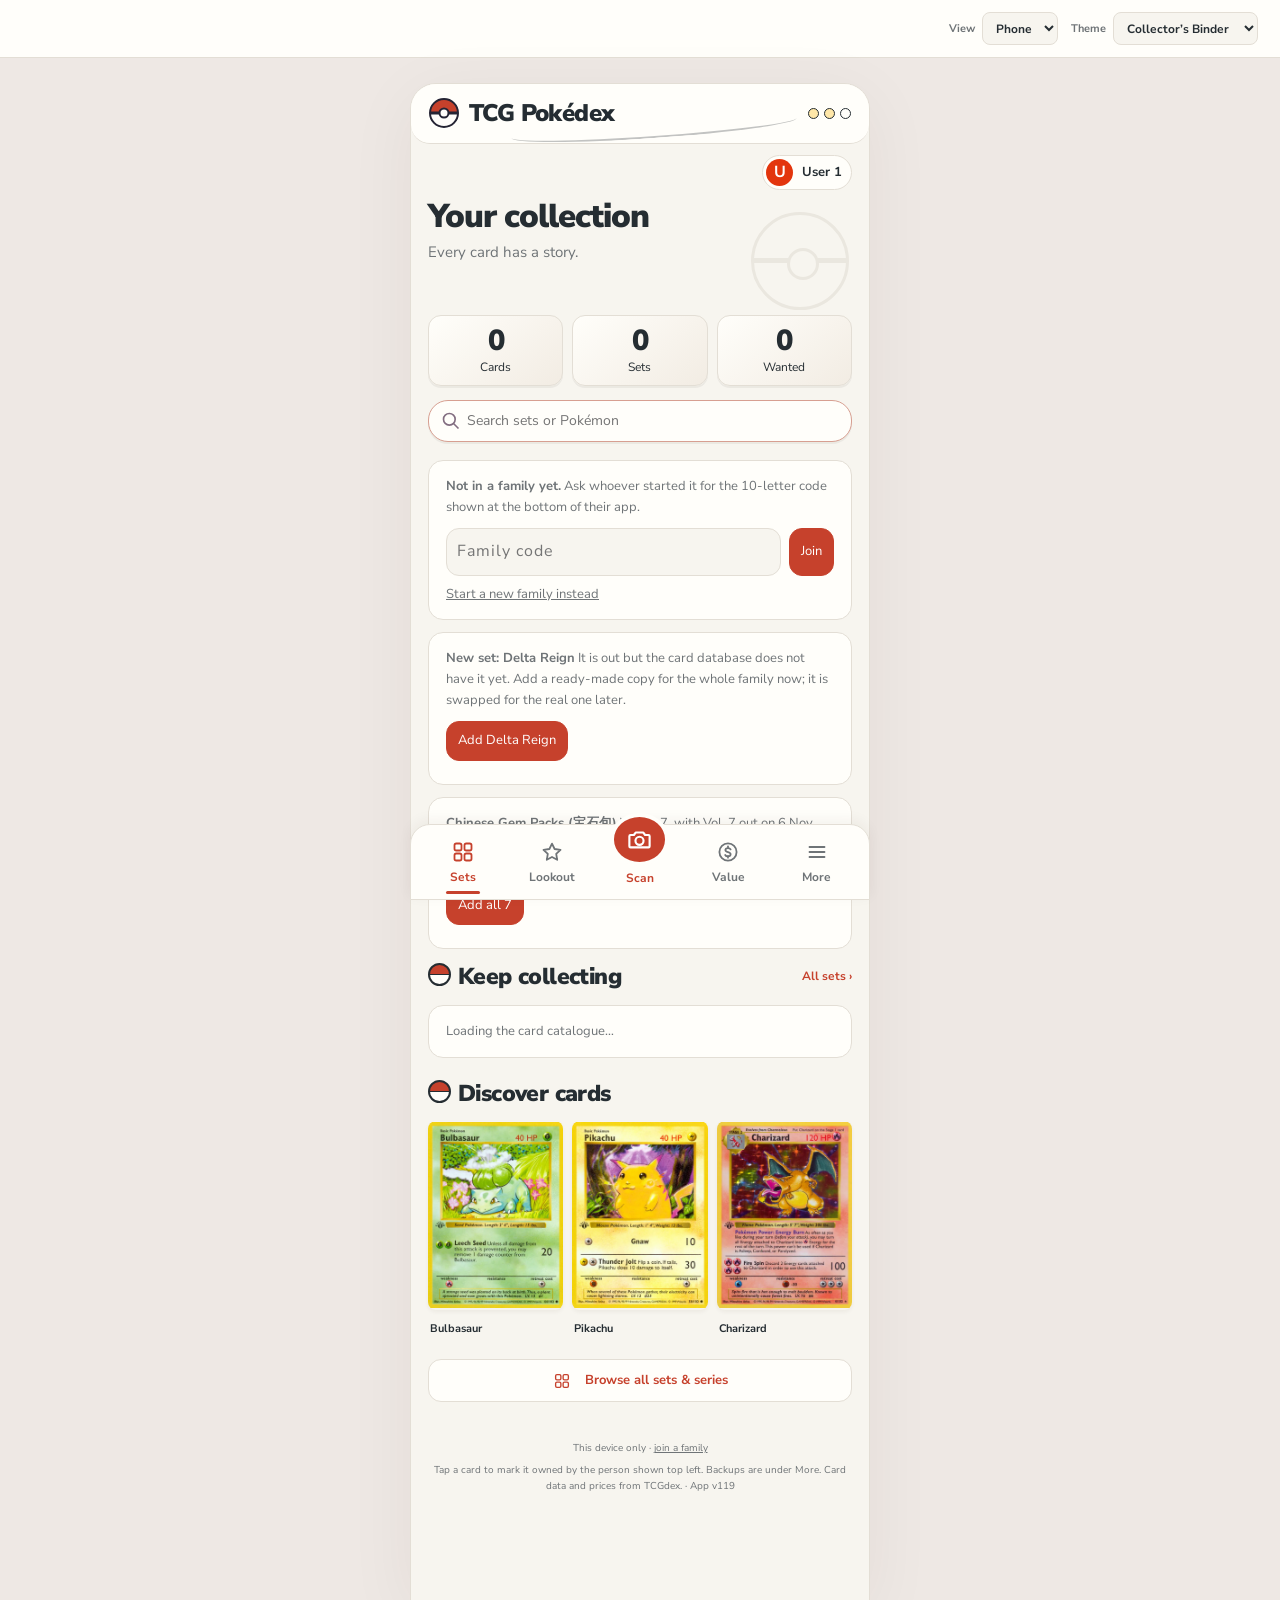
==== commit e17bcda0: "v119: Gem copy digit read by a digit-shape matcher trained on the family's own scans (learns from kn" ====
--- a/index.html
+++ b/index.html
@@ -611,7 +611,7 @@
 
 const SAVE_KEY = 'tcgPokedex.v2';
 const OLD_KEY = 'tcgPokedex.v1';
-const APP_VERSION = 'v118';                    // keep in step with VERSION in sw.js; shown at the bottom of every page
+const APP_VERSION = 'v119';                    // keep in step with VERSION in sw.js; shown at the bottom of every page
 const LANG_KEY = 'tcgPokedex.lang';
 const FAMILY_KEY = 'tcgPokedex.family';
 const CURRENT_KEY = 'tcgPokedex.current';   // which user this phone is — never synced
@@ -3173,6 +3173,71 @@
   IDX.vec = vec; IDX.n += ids.length;
   if (todo.length) { let b = ''; ids.forEach(id => { const v = vecs.get(id); for (let k = 0; k < L; k++) b += String.fromCharCode(v[k] & 255); }); cacheSet('fpext', { file: FP_FILE, ids, vec: btoa(b) }); }
 }
+
+// Gem pack number digits ("0904/07"): split the number into its seven characters and turn each into a small shape that
+// can be compared with shapes learned from the family's own cards. m = ink mask (1 = digit fill), W x H.
+const GLY_W = 14, GLY_H = 22, GLY_Q = 290;
+function gemSlots(m, W, H) {
+  const lab = new Int32Array(W * H).fill(-1), comps = [], st = [];
+  for (let s = 0; s < W * H; s++) {
+    if (!m[s] || lab[s] >= 0) continue;
+    const id = comps.length; let x0 = W, y0 = H, x1 = 0, y1 = 0, n = 0; st.push(s); lab[s] = id;
+    while (st.length) {
+      const p = st.pop(), x = p % W, y = (p / W) | 0; n++;
+      if (x < x0) x0 = x; if (x > x1) x1 = x; if (y < y0) y0 = y; if (y > y1) y1 = y;
+      for (let dy = -1; dy <= 1; dy++) for (let dx = -1; dx <= 1; dx++) { const X = x + dx, Y = y + dy; if (X < 0 || Y < 0 || X >= W || Y >= H) continue; const q = Y * W + X; if (m[q] && lab[q] < 0) { lab[q] = id; st.push(q); } }
+    }
+    comps.push({ id, x0, y0, x1, y1, n, h: y1 - y0 + 1, w: x1 - x0 + 1 });
+  }
+  // the seven characters print touching, so the number is one wide blob (plus any piece that came apart beside it)
+  const wide = comps.filter(c => c.w > c.h * 3 && c.w < c.h * 6.5 && c.h >= 12).sort((a, b) => b.n - a.n)[0];
+  if (!wide) return null;
+  let x0 = wide.x0, x1 = wide.x1, y0 = wide.y0, y1 = wide.y1;
+  comps.forEach(c => { if (c.id === wide.id || c.n < 15) return; const cy = (c.y0 + c.y1) / 2; if (cy > y0 && cy < y1 && c.h > wide.h * 0.5 && (Math.abs(c.x0 - x1) < wide.h * 0.4 || Math.abs(x0 - c.x1) < wide.h * 0.4)) { x0 = Math.min(x0, c.x0); x1 = Math.max(x1, c.x1); y0 = Math.min(y0, c.y0); y1 = Math.max(y1, c.y1); } });
+  const bw = x1 - x0 + 1, col = new Float32Array(bw);
+  for (let x = x0; x <= x1; x++) { let n = 0; for (let y = y0; y <= y1; y++) if (m[y * W + x]) n++; col[x - x0] = n; }
+  // six cuts, each at the thinnest column near where an even split would put it
+  const cuts = [0];
+  for (let k = 1; k < 7; k++) { const c0 = Math.round(bw * (k - 0.4) / 7), c1 = Math.round(bw * (k + 0.4) / 7); let bi = c0; for (let x = c0; x <= c1; x++) if (col[x] < col[bi]) bi = x; cuts.push(bi); }
+  cuts.push(bw);
+  const g = [];
+  for (let k = 0; k < 7; k++) g.push(glyphNorm(m, W, x0 + cuts[k], x0 + cuts[k + 1], y0, y1));
+  return { g, box: [x0, y0, x1, y1] };
+}
+// one character: the ink in a 14 x 22 grid over its own ink box, centred and scaled to length 1, plus its width/height
+function glyphNorm(m, W, x0, x1, y0, y1) {
+  let a = x1, b = x0, c = y1, d = y0;
+  for (let y = y0; y <= y1; y++) for (let x = x0; x < x1; x++) if (m[y * W + x]) { if (x < a) a = x; if (x > b) b = x; if (y < c) c = y; if (y > d) d = y; }
+  if (b < a) return null;
+  const v = new Float32Array(GLY_W * GLY_H), w = b - a + 1, h = d - c + 1;
+  for (let y = c; y <= d; y++) for (let x = a; x <= b; x++) if (m[y * W + x]) { const gx = Math.min(GLY_W - 1, ((x - a) / w * GLY_W) | 0), gy = Math.min(GLY_H - 1, ((y - c) / h * GLY_H) | 0); v[gy * GLY_W + gx] += 1; }
+  let mean = 0; for (let i = 0; i < v.length; i++) mean += v[i]; mean /= v.length;
+  let ss = 0; for (let i = 0; i < v.length; i++) { v[i] -= mean; ss += v[i] * v[i]; }
+  ss = Math.sqrt(ss) || 1; for (let i = 0; i < v.length; i++) v[i] /= ss;
+  return { v, ar: w / h };
+}
+function glyphSim(p, q) { let s = 0; for (let i = 0; i < p.v.length; i++) s += p.v[i] * q.v[i]; return s - Math.abs(Math.log(p.ar / q.ar)) * 0.5; }
+function glyphEnc(g) { let s = ''; for (const x of g.v) s += String.fromCharCode(Math.max(-127, Math.min(127, Math.round(x * GLY_Q))) & 255); return [Math.round(g.ar * 1000) / 1000, btoa(s)]; }
+function glyphDec([ar, b64]) { const raw = atob(b64), v = new Float32Array(raw.length); for (let i = 0; i < raw.length; i++) v[i] = ((raw.charCodeAt(i) << 24) >> 24) / GLY_Q; return { v, ar }; }
+// starting shapes, cut from the family's own scans (19-20 Nov 2026); every scan adds more (tcgPokedex.gemGlyphs, a dozen per digit)
+const GLY_SEED = {"0":[[0.51,"7+/v7+8ACRISABsbEgDv7+8AABISEhIAEhISAO/v+BIAEhISEgASEhIA7+8SEgASEgkA+AAAAADvACMjCSMJ7+/v7+/v7/gSEhIA+O/v7+/v7+/v+BISEgDv7+/v7wASAO8AEhIS7+/v7+/4EhIS7wAjIxvv7+/v7wkjIyMAABISAO/v7+8AABISEvgJEhIJ7+/v7/gAEhIS+AASEgDv7+/vAAASEhL4ABISAO/v7+8AABISEu/vIyMj7+/v7+8JIyMj+O8SEhIA7+/v7wASEgDv7+8SEgAA7+/v7/gS+O/v7wkSAAnv7+/v7+/v7+/v+BsJIxIA7+/v7+/v7+/v+AASEhIS+AAAAPjv7+/v7wASEhIAEhISAO/v7+/v7/gJEgASEhIA7+/v7+/v7+/4+AASEgA="],[0.327,"CgoKCgoWFjwWFgoKCgojCgoKCgoKIwoKCgoKCiMKCgoKCgojCgoKCgoKIwoKCv39/fHx/f39Cgov/[base64]/Qr9/f39/f0WCgoKCgoKIwoKCgoKCvH9/QoKCgojCgoKCgoK8fHx8fH9/QoKCgoKCgo="],[0.208,"[base64]"],[0.229,"EhIjI/[base64]/IjI/Ly8vISEvISEhIS8hIS8vLy8vIS8hISEhLyEhIC8vLy8hLyEhISEvISAvLy8vLy8vICAhIC8vLy8vLy8vLy8vLy8vLy8vLy8vLy8vLy8vLy8vLy8vLyEhICAvIC8vLy8vLyAvISEhIS8hISEhLyEhIS8hISEhLyEhISEvISEhLy8gICAvICAhIS8hISEvI="]],"1":[[0.426,"F/[base64]/fsAgIXAhcCAhcCFwIXAvcXAhcCFwICAvcMAhcCAhcCFwIX9+zs7Oz3FwICFwIC9+zs7Ozs7Oz39wI="],[0.391,"8/Pz8/Pz8/P+CiIWFhbz8/Pz8/PzFgoKIgoKCvPz8/7+CgoiCgoiCgoK8/P+IgoKCiIKCiIK/vP+CgoiCgoKIgoKCvPz8xYKCiIKCgoK8/Pz8/PzCgoKIgr+8/Pz8/Pz8/MWCgoiCvPz8/Pz8/Pz8/7+CiIK/v7z8/Pz8/Pz8/PzIgoKChb+/hb+8/Pz8/P+CgoKIgoKIv7z8/Pz8/Pz8wo6FhY6FvPz8/Pz8/Pz8yIKCiLz8/Pz8/Pz8/PzFgoKIgrz8/Pz8/Pz8/MiCgoi8/Pz8/Pz8/Pz8xYKCiL+8/Pz8/Pz8/PzCgoKIgrz8/Pz8/Pz8/MWCgoi8/Pz8/Pz8/Pz8woKCiIK8/Pz8/Pz8/PzCgoKIgoK/vPz8/Pz8/Pz/goiCgoK8/Pz8/Pz8/Pz8xYKCgo="],[0.383,"8/Pz8/Pz8/4JFDYUFBTz8/Pz8/4JHwkJHwkJCfPz/hQJCQkfCQkfCQkJ/v4JHwkJCR8JCRT+8/MUCQkfCQkJH/7z8/Pz8x8JCR8JCf7z8/Pz8/PzHwkJHwnz8/Pz8/Pz8/MfFBQ2FP7z8/Pz8/Pz8/P+CR8JCf7+8/MJ8/Pz8/PzHwkJCR8JCR/z8/Pz8/Pz/gkJHwkJH/Pz8/Pz8/Pz8wkfCQkf8/Pz8/Pz8/Pz/h8JCRTz8/Pz8/Pz8/PzHwkJH/Pz8/Pz8/Pz8/42FBQ28/Pz8/Pz8/Pz8x8JCR/z8/Pz8/Pz8/P+HwkJCfPz8/Pz8/Pz8/MfCQkf8/Pz8/Pz8/Pz8x8JCR/z8/Pz8/Pz8/PzCQkJHwn+/vPz8/Pz8/Pz/gkfCQkJ8/Pz8/Pz8/Pz/hQJCQk="],[0.375,"8vLy8vLy8vLy/hQJFBTy8vLy8vLyCQkJIAkJCfLy8vL+CQkgCQkgCQkJ8vL+FAkJCSAJCSAJCf7+CQkgCQkJIAkJFP7y8hQUFDcUFBQg/v7y8vLyFAkJIAn+8vLy8vLy8vLyCQkgCQny8vLy8vLy8vL+CSAJCQny8vL+/vLy8vL+FAkJCSD+CSAJ/vLy8vLyCQkJIAkJIAny8vLy8vLy/gk3FBQ3CfLy8vLy8vLy8gkJCSAJ8vLy8vLy8vLyIAkJIP7y8vLy8vLy8vIUCQkgCfLy8vLy8vLy8iAJCSD+8vLy8vLy8vLyKxQUN/7y8vLy8vLy8vIgCQkg8vLy8vLy8vLy8hQJCSD+8vLy8vLy8vLyCQkJIAkJCfLy8vLy8vLyCQkgCQkJ8vLy8vLy8vLy8v4JCQk="]],"2":[[0.875,"7fkFEBAQHAv57e3tBRzzCxAQEBAQEBAQ8/8QEAsQEAv///8FEBAQEBALCxAF7e3t7e35EBAQEPMFEPnt7e3t7e3/EBAF7QsiBe3t+fPt7fMcIvPt7RAL8xAQEO3t7QUL7e3tEBAQEBAQ7e3tBQXt7e3/EBAQEBDz7e3/C+3t7e0FEBAQC+3t7QsF7e3t7fMQEBDt7e3tEP/t7e3tECIi/+3t7QUiEO3t7f8QEP/t7e35EBAL7e3tEBAL7e3t7QsQEBDt7fkQC/Pt7e3/EBAQEPPt+RAL7e3t7e3t7fMQC+0QIv/t7e3t7e3t7SIi8/kQBe3t7e3t7e3zEBAQ+RAQ////////BRAQEBDzEBAQEBAQEBAQEBAQEO3/EBAQEBAQEBAQEAX57e3//wv//xD////57e0="],[0.521,"9+7u7u4AChMTCiYTEwATAAATABMTExMAExMTABMTExMAExMTE/cAAAoAChMTEwAK7u7u7u7u7u7uABMTAPfu7u7u7u7u7u7uCiYKCu7u7u4A9+7u7u7uCgAT9/cTABMTE/[base64]"],[0.521,"AO7u7u4AABERCSMjIwAREQAJABEREREAERERABEREREAEREREQAREREAEREREQAREQkA9/[base64]"],[0.531,"B/fu7v8H/xAYICAgIP8QEBAQEBD/EBAQEBAQ/xAQEBAQEP8QEBAQEBD/BxAQEBAQ///37u7u9/fu9yAgIBDu7u7u7u7u7u7u9wcQ9+7u7u7u7u7u7u7u/xAH7u7u/wcQ9+7u7u7/EBD//xAQEBAQ7u7u7u4gIAcgICAgICD/7u7u7hAQ/xAQEBAQB+7u7u7u/xD/EBAQEBD37u7u7u7/EP8QEBAQ9+7u7u7u7v8Q/xAQEO7u7u7u7u7uByAHIAf37u7u7u7u7u4QEP//7u7u7u7u7u7u7hAH7u7u7u7u7u7u7u4HEPfu7u7u7u7u7u7u/xggB+7u7u7u7u7u/wcQEBAH9+7u9//37vcQEBAQEBD/EBAQEBAQ/xAQEBAQEP8QEBAQEBD/EBD/7u739/8HEBAQB/c="]],"3":[[1.04,"IA4K+A4cDg4G6+vr6/AODg4GDg4GDg746+vwBg4ODgYODgYODg706/0G/Q4gEw79+AEcIA74HBPr+A4G6+vr6/AKBg4OBuv0Dgbr6+vr6/0GDg746/gOBvD0+Ovr+AYODuvr+CATICATBuv0EyAX6+v9DgYODgbw6/QGDv3r6/QOBg706+vr+AYOAevr/Q4GCuvr6+sKBg796+v9IBMc6+vr6xMTIAbr6/gOBg4G+PDr9AYO/evr+A4GDg4GAevwAQ4B6+sGIBMgIBMT6+sOIBPr6/gOAfD9+PDr6wEODvDr+A796+vr6+vwBg4O+Ov9Dvjr6+vr6/0GDg4BChcgEw79+P0GIBMc/RMODg4GDg4GDg4OBvTr/Q4OCvgGDgYODg746+vr9Ovr6+v0+P0G9Ovr6+s="],[0.531,"DgX17fUF/Q4WHh4eHgUODg4ODg79Dg4ODg4O/Q4ODg4ODv0ODg4ODg79Dg4ODg4O/Q79/f39/fXt/R4eHh4F7e3t7e3t7e3t9Q4ODu3t7e3t7e3t7e3tBQ4O9fXt9f39/e3t7e39Dg79Dg4ODg4O/e3t7f0eHgUeHh4eHgX17e3t7Q4O/Q4O9e3t7e3t7e3tDg79Dv3t7e3t7e3t7e39Dv0ODu3t7e3t7e3t7Q4O/Q4O9e3t7e3t7e3tHh4FHh4eHh4W/e3t7fUODv0ODg4ODg797e3t/Q4O9f0FDg4ODu3t7e0FDv3t7e3t7e3t7e3tFh4eDu3t7e3t7e3t/Q4ODg4O/f3t7e3t7e0ODg4ODg79Dg4ODg4O/Q4ODgX9Bf0ODg4ODg79DgX17e3t7fX9/Q4ODv0="]],"4":[[0.604,"Hg8P9+/v7+/v9wcPHh4eDw8PB/fv7+8PDw8PDx4PDw8P/+/v/w8PDw8PB/8HDw8P7/cPDw8P///v7+8PDw8PBw8PDwfv7+/v7x4eHh4eHh4P7+/v7+/vBw8PDw8PD+/v7+/v7/cPDw8PDw/37+/v7+/v9w8PDw8P/+/v7+/v7+/vDw8PDw/37+/v9+/v7/cPDw8P9+/v7/cP7+/v7x4eHgfv7+/vFx737+/vDw//7+/v7+//9+/v7+8PD//v7+/v7+/v7+/v9w8P/+/v7+/v7+/v7+/3Dw8H9+/v7+/v7+/v7+8eHh4eDw8PDx4X7+/v9w8PDw8PDw8PDwfv7+/3Dw8PB////w8PD/cHDw8PDw/v7+/v/w8PDx4PDw8PB+/v7+/v9w8PHg8PB//v7+/v7+/v7/8="],[0.625,"LRUOBu/v7+/v/g4VHR0dDg4OBvfv7/cODg4ODh0ODg4O/u/3Dg4ODg4O9/cGDg4G7wYODg4O/u/v7+8ODg4GFQ4OBu/v7+/v9x0dHR00HRX37+/v7+/3Dg4ODh0O9+/v7+/v7/4ODg4OHf7v7+/v7+/v7w4ODg4d9+/v7+/v7+/+Dg4ODgbv7+/v7+/v7/cODg4O/u/v7wb37+/vBh0dHQbv7+8GHf7v7+/3Dg7+7+/v7wYO7+/v7/cODv7v7+/v7+/v7+/v/g4O7+/v7+/v7+/v7+/3Dg7+7+/v7+/v7+/v7wYdHR0OHQ4ODg7v7+/v/g4ODg4dDg4ODvfv7+/+Dg4ODgb+Dg4O/u8GDg4ODg7v7+/3Dg4O/h0ODg4O9+/v7+/3Dg4OHQ4ODvfv7+/v7+8GDg4="],[0.563,"[base64]/nx8fECIxvx8fHx8RIC8fHx8QIC8fHx8fHxAgLx8fHx8fHx8fHx8fESAvHx8fHx8fHx8fHx+RIK8fHx8fH58fHx8fkSIyMjIyMjIyMK8fHxAhISEhISEhISEgrx8QoSEhIKAgICAhISEvkSEhISCvnx8fHxChISAhISEhL58fHx8fHxEhICEgoC8fHx8fHx8fHxAvk="]],"5":[[0.609,"EAf27vYQISEhISEhISEQEBD/EBAQEBAQEBAQEBAQEBAQEBAQB///////7gcQEBAQEPbu7u7u7u7u7gcQEBAH7u7u7u7u7u7u7gcQEBDu7u7u7u7u7u7u9hAQEO7u7u4HEBDu7u7uBxAQ7u7u7gcQEO7u7u7/EBDu7u7u7v//7u7u7v8Q/+7u7u7u7u7u7u7u/xAQ7u7u7u7u7u7u7u4HISEH/xAQB/bu7u7u7v8QEBAQEBAQEAfu7u7u/xAQEBAQEBAQEO7u7u4HEBAQEBAQEBD/7u7u7hAQEPb//////+7u7u4HEBD/7u7u7u7u7u7u9hAQEBDu7u7u7u7u7v8QEBAQEO7u7u7u7u4QEBAQEBAQEBAQEBAQEBAQEBAHBxAQEBAQEBAQEBAH9u7u7v8HEBAQEBA="],[0.543,"[base64]/fu7u7u7u4UFBQUARQUFBQBFBQUARQUFAH3CxQUFAEUFBQBAQHu7u7u7gEB9wEUFAE="],[0.571,"/e3t7fUFDh4eDg4ODg4ODv39Dg4ODg4ODg4ODg4ODg4ODg4ODg4ODg4OBQ4ODg4ODvXt7f317e3tBR4eHh4O7e3t7e3t7e3t/Q4ODv3t7e3t7e3t7e31Dg4O/e3t7e0FDg7t7e39Dg797e3t7Q4ODu3t7f0eHv3t7e3tBQUO7e3t9Q4O/e3t7e3t7e3t7e39Dg797e3t7e3t7e3t7e0ODg71/f399e3t7e3t9Q4ODg4ODg4OBe3t7e39Hh4eHh4eHh4eBe3t7QUODg4ODg4ODg7t7e3tBQ4OBfX9/QX99e3t7fUODg717e3t7e3t7e39Hh4eHvXt7e3t7e3tBQ4ODg4ODv397e3t7f0ODg4ODg4ODg4ODg4ODg4ODgX9BQ4ODg4ODg4ODv317e3t9f39Dg4ODg4="]],"7":[[0.958,"HgoUKBkZGSgZGR7x7PYUCgoUCgoKFAoKFAr2BRQKChQKCgoUCgoUCgoKCgoK7Ozs7Ozs8Q8KCgrxCgDs7Ozs7OzsBQoKCuwFD/[base64]/vs7Ozs7Ow="],[0.875,"Dv0OHw4ODhkfHx8Z9+wODg4ODg4ODg4ODg4O9w4ODg4ODg4ODg4ODg4DDg4OA/39/f39/f0ODgPyDg7y7Ozs7Ozs7P0ODuwDH/Ls7Ozs7OzsCB8f7OwDDv0ODgPs7OwDDg7s7AMODg4OCOzs7AgOCOzs/Q4ODg797OzyDg4D7Oz3Dg4ODvLs7P0ODv3s7PcODg4D7OzsDg4I7Ozs8h8fHwjs7PcfHw7s7Oz3Dg4I7OzsCA4O8uzs7PcODgPs7OwIDg7s7Ozs/Q4O8uzs8g4O/ezs7OwDDg7s7OwDDg737Ozs8hkfCOzs8hkfGezs7OwDDg7y7Oz3Dg737Ozs/Q4ODgPy/QgODvLs7OwODg4ODg4ODg4I7Ozs7A4ODg4ODg4ODv3s7OzsDgPy8ggODg4I7Ozs7Ow="],[0.875,"Bf8QEBsgICAgICAV/+4QEBAQEBAQEBAQEBAQ7hAQEAX////57u70ChD/+RAK7u7u7u7u7u4FEAXuCgXu7u7u7u7u7gUQBe7uIAX///8F7u7uECAb7u4FEBAQEP/u7u4QEP/u7vkQEBAQ/+7u9BAQ/+7u+RAQEBDu7u7/EBD07u70EBAQBe7u7goQCu7u7vQQEBD/7u70EBAK7u7u+SAgIO7u7v8gIPnu7u70EBAK7u7uChAQ7u7u7v8QEPnu7vQQEP/u7u7u+RAQ9O7u+RAQ/+7u7u4FEP/u7u4KEBD07u7u9CAg/+7u9CAgEO7u7vQKEBD57u4KEBD07u7uEBAQEBAQEBAQEO7u7u4QEBAQEBAQEBAF7u7u7hAQ/woQEBAQEO7u7u7uEP/u7u7////07u7u7u4="],[0.854,"//kPICAVFSAgICAP9O4PDw8PDw8PDw8PDw8K7g8PDw8PDw8PDw8PDw/0Dw8P///////u7u4KDwT/Dwru7u7u7u7u7gQP/+4EIO7u7u7u7u7uCiAP7u4PBP////nu7u4EDwTu7gQPDw8PBO7u7goPBO7uBA8PDw/07u75Dw/57u7/Dw8PD+7u7v8PD+7u7vkPDw8K7u7uCg8K7u7u+SAgIP/u7vkgIP/u7u7uDw8K7u7u/w8K7u7u7vkPD//u7u4PD//u7u7u+Q8P+e7u7g8P/+7u7u7/Dwru7u7/Dw/07u7u7hUgCu7u7hsgD+7u7u70Dw/u7u70Dw/07u7u7g8PD/Tu7gQPD+7u7u4PDw8PDwoPDw8E7u7u7g8PDw8PDw8PD/Tu7u7uDwTu9AoPDw/57u7u7u4="]],"9":[[0.638,"Dvfv7+/3DjQdHR0dHQ4dDv//Bg4OHQ4ODg4ODh0ODg4ODg4d//////8O/w4ODg4ODv/v7+/v7+/v9w4ODg737+/v7+/v7+/v/w4OBu/v7+/v7+/v7+/vDg7/7+/v7wYO/+/v7+8WHQbv7+8GHR0d9+/v7/8O/+/v7/8ODg7/7+/v/w7/7+/v9w4OBu/v7+/vDg7/7+/v7+/v7+/v7+8ODg7v7+/v7+/v7+/v7wYODg7v7+/v7+/v7+/vDg4OHQ7/////7+/v7wYdHR00HR0dHf/v7+/v/w4ODgb////v7+/v7/cODg737+/v7+/v7+/vBg4ODv/v7+/v7+/v9wYODg4OBu/v7+/v9/8dDg4ODg4OHQ4ODg4ODh0ODgb/Dg4dDg4ODg4OHf//7+/v/wYODg4ODgY="],[0.596,"APfv7+/v9wgQISEhEAgQEADv7wgQEBAQEBAQEBAQEBAQEBAQEBAQEBAQ9xAQEBAQEBAA9+/v7+/v9xAQEBAI7+/v7+/v7+/v9wgQEADv7+/v7+/v7+/vABAQ7+/v7/cAAO/v7+8AIRDv7+/vECEhEO/v7+8QEO/v7+8IEBAQ7+/v7xAQ7+/v7wAQEPfv7+/vABAI7+/v7/cA7+/v7+8AEBDv7+/v7+/v7+/v7wgQEAj37+/v7+/v7+/vABAQEBAIAAAA7+/v7+8hISEhISEhISHv7+/v9xAQEAgAAAAA7+/v7+8IEBAA7+/v7+/v7+/v9xAQEAjv7+/v7+/v7wAQEBAQEPfv7+/v7/cQEBAQEBAQEBAQEBAQEBAQEBAACBAQEBAQEBAQEBAA7+/v9wAIEBAQEBA="],[0.587,"E/jv7+/vChMcJCQkHAETEwoBARMTExMTExMTAQoTExMTExMTEwEBAQH47woTExMTEwHv7+/v7+/v7wETExMB7+/v7+/v7+/v7xMTE+/v7+/v+O/v7+/vARMB7+/v7woTCu/v7+/vEwrv7+/vChMTAe/v7+8TAe/v7+8TExMB7+/v7woK7+/v7wETEwHv7+/vARMB7+/v7/j47+/v7+8cJBz47+/v7+/v7+/v7wETExMK7+/v7+/v7+/vExMTExMTExMT7+/v7+8TExMTExMTEwrv7+/vARMTCvjv7+/v7+/v7+8TExMB7+/v7+/v7+/vChMTEwHv7+/v7+/vAQoTExMTEwHv7+/4AfgTExMTExMTExMTExMTARMTEwoBARMTExMTExMBCgHv7+/v7/gBAQETEwE="],[0.571,"Fv7u7u72BhYeHh4eHhYODgb+/g4ODg4ODg4ODg4ODg4ODg4ODg4ODv4G9g4ODg4ODgb27u7u7u7u9g4eHh4W7u7u7u7u7u7u7g4ODu7u7u7u/vbu7u7u9g4G7u7u7v4ODvbu7u7uDg7u7u7u/g4O/u7u7u4WDu7u7u4WHh4O7u7u7v4O9u7u7u4ODv7u7u7uDg7+7u7u7u7u7u7u7u7+Dg4G7u7u7u7u7u7u7g4ODg4G7u7u7u7u7u7uHh4eHh4eFg4O/u7u7vYODg4ODg4ODgbu7u7u/g4ODvbu/v7u7u7u7vYODg4G7u7u7u7u7u7+Hh4eHg727u7u7u7uDg4ODg4ODg7+/v7+Bg4ODg4ODg4ODg4ODg4ODg4ODv7u9g4ODg4ODg4O/vbu7u7u7u72/v4GDg4="]]};
+const GLY_KEY = 'tcgPokedex.gemGlyphs';
+let glyphStore = null;
+function glyphLoad() {
+  if (glyphStore) return glyphStore;
+  let own = {}; try { own = JSON.parse(localStorage.getItem(GLY_KEY) || '{}'); } catch (e) {}
+  glyphStore = {};
+  [GLY_SEED, own].forEach(src => Object.entries(src).forEach(([ch, list]) => list.forEach(t => { try { (glyphStore[ch] = glyphStore[ch] || []).push(glyphDec(t)); } catch (e) {} })));
+  return glyphStore;
+}
+function glyphLearn(ch, g) {
+  if (!g || !/^[0-9]$/.test(ch)) return;
+  let own = {}; try { own = JSON.parse(localStorage.getItem(GLY_KEY) || '{}'); } catch (e) {}
+  (own[ch] = own[ch] || []).push(glyphEnc(g)); if (own[ch].length > 12) own[ch].shift();
+  try { localStorage.setItem(GLY_KEY, JSON.stringify(own)); } catch (e) {}
+  glyphStore = null;
+}
+const glyphBest = (g, ch) => { const ts = glyphLoad()[ch]; return ts && ts.length ? Math.max(...ts.map(t => glyphSim(g, t))) : null; };
 
 /* ---------- camera scan: match the picture, or read "001/084 PBL" off the card, and jump to it ---------- */
 const TESS_URL = 'https://cdn.jsdelivr.net/npm/tesseract.js@5/dist/tesseract.min.js';
@@ -3890,10 +3955,27 @@
       for (let y = 0; y < rh; y++) for (let x = 0; x < CW; x++) if (L[(ry + y) * CW + x] >= hiT) { const i = ((y + M) * o.width + Math.round(x + M + y * shear)) * 4; q[i] = q[i + 1] = q[i + 2] = 0; }
       ox.putImageData(od, 0, 0); return o;
     };
+    // first the digit matcher: split the number into its seven characters and compare the copy digit (the fourth) with
+    // digit shapes learned from this family's own cards; it only answers when one copy is clearly the best fit
+    {
+      const im = ink(0.2), d = im.getContext('2d').getImageData(0, 0, im.width, im.height).data, m = new Uint8Array(im.width * im.height);
+      for (let i = 0; i < m.length; i++) m[i] = d[i * 4] < 128 ? 1 : 0;
+      if (!this.gemInk) try { this.gemInk = im.toDataURL('image/png'); } catch (e) {}
+      const sl = gemSlots(m, im.width, im.height);
+      if (sl && sl.g.every(Boolean)) {
+        if (!this.gemSlotsSeen) this.gemSlotsSeen = sl.g;
+        this.gemGlyph = sl.g[3];
+        const ids = Object.keys(a.map).filter(k => k.slice(0, 2) === g && k[2] === '0' && a.map[k] === a.map[pic.card.localId]);
+        const sc = ids.map(id => [id, glyphBest(sl.g[3], id[3])]).sort((p, q) => (q[1] == null ? -9 : q[1]) - (p[1] == null ? -9 : p[1]));
+        this.gemRead += 'shape ' + sc.slice(0, 3).map(([id, v]) => id[3] + ':' + (v == null ? '-' : v.toFixed(2))).join(' ') + ' | ';
+        const all = sc.every(x => x[1] != null), top = sc[0], nx = sc[1];
+        if (top && top[1] != null && top[1] >= (all ? 0.55 : 0.7) && (!nx || nx[1] == null || top[1] - nx[1] >= 0.1)) return top[0];
+      }
+    }
     try {
       await this.worker.setParameters({ tessedit_pageseg_mode: '7', tessedit_char_whitelist: '0123456789/' });
       for (const shear of [0.2, 0]) {
-        const im = ink(shear); if (shear && !this.gemInk) try { this.gemInk = im.toDataURL('image/png'); } catch (e) {}
+        const im = ink(shear);
         const t = (await this.worker.recognize(im)).data.text;
         this.gemRead += t.replace(/\s+/g, ' ').trim() + ' | ';
         // the group and copy just before the slash (often read as a 7): "0904/07", "0904707", "8871105/0788" (logo read as digits)
@@ -3913,7 +3995,7 @@
   // The last dozen reads are kept on the phone (tcgPokedex.gemLog) so a misread can be looked at afterwards.
   async gemCopy(pic) {
     const reads = [], votes = {};
-    this.gemRead = ''; this.gemInk = null;
+    this.gemRead = ''; this.gemInk = null; this.gemSlotsSeen = null; this.gemGlyph = null;
     for (let f = 0; f < 3; f++) {
       if (f) await new Promise(r => setTimeout(r, 120));
       let id = null; try { id = await this.gemReadOnce(pic); } catch (e) {}
@@ -3923,6 +4005,13 @@
     }
     const best = Object.entries(votes).sort((p, q) => q[1] - p[1])[0];
     const res = best ? { id: best[0], sure: best[1] >= 2 } : null;
+    // the digits whose value is known (the group from the picture, the 0 before the copy, the "07" after the slash) teach
+    // the matcher, but only when they look like those digits already (a bad split must not teach it rubbish)
+    const sg = this.gemSlotsSeen, g = pic.card.localId.slice(0, 2);
+    if (sg) {
+      const known = [[0, g[0]], [1, g[1]], [2, '0'], [5, '0'], [6, '7']], fit = known.map(([k, ch]) => glyphBest(sg[k], ch)).filter(v => v != null);
+      if (fit.length && Math.min(...fit) >= 0.45) known.forEach(([k, ch]) => glyphLearn(ch, sg[k]));
+    }
     try { const k = 'tcgPokedex.gemLog', log = JSON.parse(localStorage.getItem(k) || '[]'); log.push({ at: Date.now(), pic: pic.card.localId, reads, text: this.gemRead, got: res, ink: this.gemInk }); localStorage.setItem(k, JSON.stringify(log.slice(-12))); } catch (e) {}
     return res;
   },
@@ -3932,7 +4021,7 @@
     if (!gc || gc.set !== set.id || !gc.ids.includes(card.localId)) return;
     const row = el('div', 'gemcopies');
     gc.ids.forEach(id => {
-      const b = makeButton(String(+id.slice(2)), () => { if (id === card.localId) return; this.gemNoRead = false; this.swap = true; this.found = { localId: id }; this.show(set.id, this.found); }, 'Copy ' + id);
+      const b = makeButton(String(+id.slice(2)), () => { if (id === card.localId) return; this.gemNoRead = false; if (this.gemGlyph) { glyphLearn(id[3], this.gemGlyph); this.gemGlyph = null; } this.swap = true; this.found = { localId: id }; this.show(set.id, this.found); }, 'Copy ' + id);
       if (id === card.localId) b.classList.add('on');
       row.appendChild(b);
     });
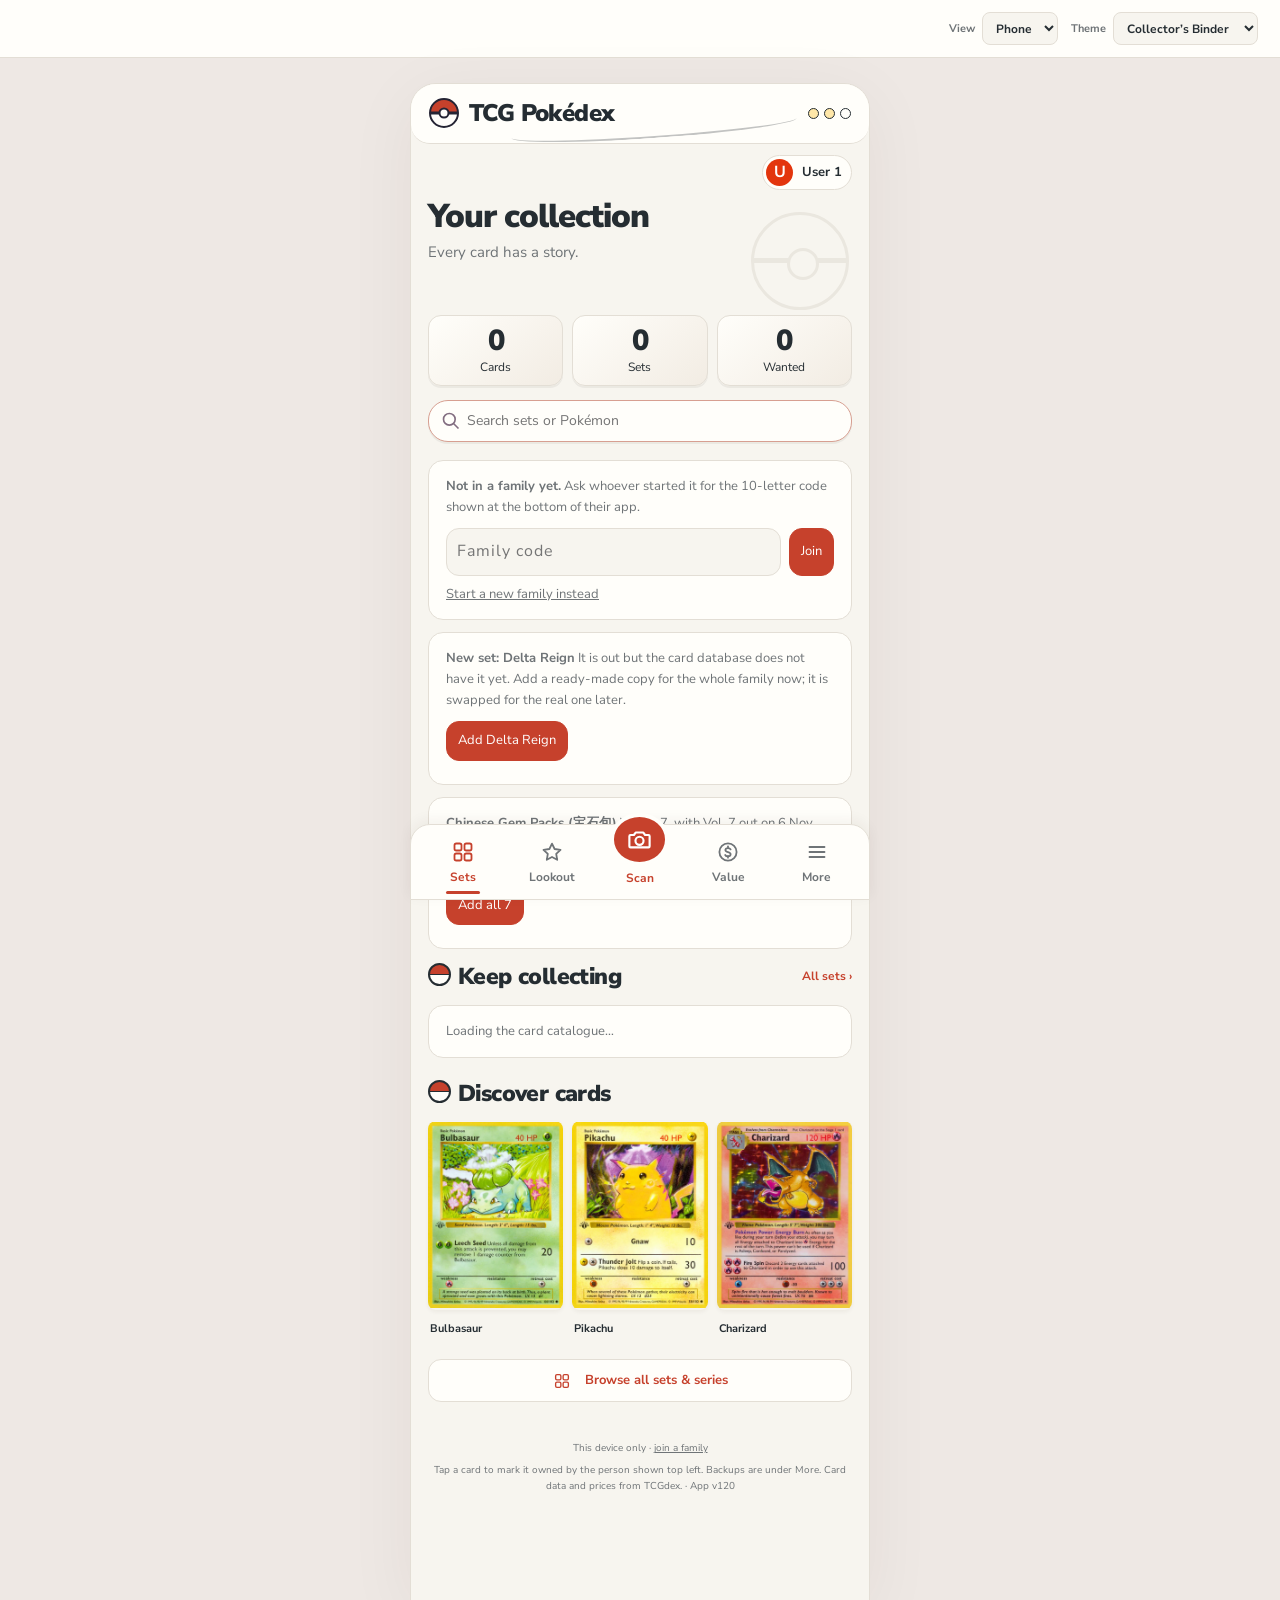
==== commit f2cbfeea: "v120: Quick tick - tap cards to mark them owned without opening the menu, with Undo Co-Authored-By: " ====
--- a/index.html
+++ b/index.html
@@ -221,6 +221,25 @@
   .line.partial { opacity: .85; }
   .card .want { position: absolute; top: 40px; right: 6px; width: 30px; height: 30px; padding: 0; border-radius: 50%; background: var(--panel); font-size: 19px; line-height: 1; color: #e0a800; border: 2px solid #e0a800; box-shadow: 0 1px 3px rgba(0,0,0,.35); }
   .card .want.on, .line .want.on { color: #fff; background: #e0a800; border-color: #e0a800; }
+  /* Quick tick: tap a card to tick it owned, no menu; ⋯ opens the menu instead */
+  button.qtick { font-weight: 700; border-color: var(--owned); color: var(--owned); }
+  button.qtick.on { background: var(--owned); border-color: var(--owned); color: #fff; }
+  .qbar { flex-basis: 100%; display: flex; gap: 8px; align-items: center; flex-wrap: wrap; background: var(--owned); color: #fff; border-radius: var(--radius); padding: 6px 10px; font-size: 13px; font-weight: 600; }
+  .qbar span { flex: 1; min-width: 140px; }
+  .qbar select, .qbar button { background: #fff; color: #1d2330; border: 0; }
+  .qbar button { font-weight: 700; color: var(--owned); }
+  .card .more, .line .more { display: none; }
+  body.quick .card .zoom { display: none; }
+  body.quick .card .more { display: flex; position: absolute; top: 6px; right: 6px; width: 30px; height: 30px; padding: 0; border-radius: 50%; background: var(--panel); font-size: 17px; font-weight: 700; line-height: 1; align-items: center; justify-content: center; box-shadow: 0 1px 3px rgba(0,0,0,.3); }
+  body.quick .line .more { display: inline-flex; width: 30px; height: 30px; padding: 0; border-radius: 50%; align-items: center; justify-content: center; flex: none; font-weight: 700; }
+  body.quick .card:not(.owned) { border: 2px dashed var(--line); }
+  .card.pop .tick { animation: qpop .25s; }
+  .line.pop { animation: qflash .4s; }
+  @keyframes qpop { 0% { transform: scale(.3); } 70% { transform: scale(1.25); } 100% { transform: scale(1); } }
+  @keyframes qflash { 0% { background: var(--owned); } 100% { background: var(--panel); } }
+  #qtoast { position: fixed; left: 50%; bottom: calc(84px + env(safe-area-inset-bottom)); transform: translateX(-50%); background: var(--text); color: var(--bg); padding: 9px 14px; border-radius: 12px; display: flex; gap: 12px; align-items: center; z-index: 30; box-shadow: 0 4px 16px rgba(0,0,0,.3); font-size: 14px; max-width: calc(100% - 32px); }
+  #qtoast span { overflow: hidden; text-overflow: ellipsis; white-space: nowrap; }
+  #qtoast button { background: var(--owned); color: #fff; border: 0; font-weight: 700; flex: none; }
   .pcbtn { padding: 4px 8px; font-size: 14px; border-radius: 8px; }
   .card .pcbtn { position: absolute; top: 6px; left: 6px; width: 30px; height: 30px; padding: 0; border-radius: 50%; background: var(--panel); }
   .line .want { color: #e0a800; border: 2px solid #e0a800; border-radius: 50%; width: 30px; height: 30px; padding: 0; display: inline-flex; align-items: center; justify-content: center; flex: none; }
@@ -611,7 +630,7 @@
 
 const SAVE_KEY = 'tcgPokedex.v2';
 const OLD_KEY = 'tcgPokedex.v1';
-const APP_VERSION = 'v119';                    // keep in step with VERSION in sw.js; shown at the bottom of every page
+const APP_VERSION = 'v120';                    // keep in step with VERSION in sw.js; shown at the bottom of every page
 const LANG_KEY = 'tcgPokedex.lang';
 const FAMILY_KEY = 'tcgPokedex.family';
 const CURRENT_KEY = 'tcgPokedex.current';   // which user this phone is — never synced
@@ -671,6 +690,9 @@
 // Language view: in a set where cards are held in more than one language, the page shows one language's collection at a
 // time (null = all together). Set when a set is opened, cleared on leaving it.
 let viewLang = null;
+// Quick tick (set page): on until Done, across sets; quickKeep = cards ticked on this page, kept in view under the filters
+let quickTick = false, quickUndo = null, quickTimer = 0;
+const quickKeep = new Set();
 function inView(mark) {
   const m = marks(mark);
   if (!viewLang) return m;
@@ -2334,9 +2356,10 @@
 function cardVisible(c) {
   const have = !!ownedIn(window._set.id)[c.localId];
   const complete = master ? ownedVariants(c).length === variantsOf(c).length : have;   // Master set: a card is only done when every printing is
-  if (ui.filter === 'need' && complete) return false;
-  if (ui.filter === 'owned' && !have) return false;
-  if (ui.filter === 'family' && ownersOf(window._set.id, c.localId).length) return false;
+  const kept = quickKeep.has(c.localId);   // ticked with Quick tick: stays put until the page changes, so the grid does not jump
+  if (ui.filter === 'need' && complete && !kept) return false;
+  if (ui.filter === 'owned' && !have && !kept) return false;
+  if (ui.filter === 'family' && ownersOf(window._set.id, c.localId).length && !kept) return false;
   if (ui.rarity && rarityOf(c) !== ui.rarity) return false;
   if (ui.q) {
     const q = ui.q.toLowerCase();
@@ -2389,7 +2412,7 @@
     n.dataset.id = c.localId;
     n.innerHTML = '<span class="n">' + esc(cardNum(c)) + '</span><span class="name"></span>' + who + wantBadge + chips +
       (price ? '<span class="price">' + price + '</span>' : '') + star +
-      '<span class="st">' + status + (tag ? ' · ' + tag : '') + '</span>';
+      '<span class="st">' + status + (tag ? ' · ' + tag : '') + '</span><button class="more" title="Card menu" aria-label="Card menu">⋯</button>';
     n.querySelector('.name').innerHTML = esc(c.name) + (d.r ? '<small>' + esc(d.r) + '</small>' : '');
     const bl = buyBadge(setKey(window._set.id), c.localId); if (bl) n.querySelector('.name').appendChild(bl);
     return n;
@@ -2398,7 +2421,7 @@
   n.dataset.id = c.localId;
   n.innerHTML =
     '<span class="tick">' + (have && !complete && master ? got.length + '/' + avail.length : '✓') + (tag ? '<b>' + tag + '</b>' : '') + '</span>' +
-    (c.image ? '<button class="zoom" title="View card" aria-label="View card">⤢</button>' : '') + star +
+    (c.image ? '<button class="zoom" title="View card" aria-label="View card">⤢</button>' : '') + '<button class="more" title="Card menu" aria-label="Card menu">⋯</button>' + star +
     '<img loading="lazy" alt="" src="' + (c.image ? lowSrc(c.image) : '') + '">' + (c.standin ? '<span class="enart" title="Picture borrowed from the ' + (c.standin === 'JP art' ? 'Japanese card with the same artwork' : 'English card with the same Pokémon') + '">' + c.standin + '</span>' : '') +
     '<div class="ph"></div>' +
     '<div class="num">' + esc(cardNum(c)) + '</div><div class="name"></div>' + chips +
@@ -2460,12 +2483,23 @@
   if (lb.children.length > 2) controls.push(lb);              // other languages or editions held: switch between them right here
   controls.push(
     makeSearch('Search name or number', () => renderCards()),
-    makeSeg(filters, ui.filter, k => { ui.filter = k; renderSet(); }),
+    makeSeg(filters, ui.filter, k => { ui.filter = k; quickKeep.clear(); renderSet(); }),
     makeSeg([['grid', '▦', 'Card grid'], ['list', '☰', 'Compact list']], ui.mode, k => { ui.mode = k; renderSet(); })
   );
+  const qt = makeButton('✓ Quick tick', () => { quickTick = !quickTick; quickKeep.clear(); renderSet(); }, 'Tap cards to tick them owned, with no menu');
+  qt.classList.add('qtick');
+  if (quickTick) qt.classList.add('on');
+  controls.push(qt);
   const tb = makeButton(ico('sliders') + 'Tools', () => openSetTools(set), 'Rarity, sort, master set, full colour, print placeholders, languages');
   if (ui.rarity || master || colourAll || ui.sort === 'price') tb.classList.add('on');
   controls.push(tb);
+  if (quickTick) {
+    const bar = el('div', 'qbar', '<span>Tap a card to tick or untick it · ⋯ opens its menu</span>');
+    bar.appendChild(cardLangSelect());
+    bar.appendChild(makeButton('Done', () => { quickTick = false; quickKeep.clear(); renderSet(); }));
+    controls.push(bar);
+  }
+  document.body.classList.toggle('quick', quickTick);
   document.body.classList.toggle('colourall', colourAll);
   setHeader({
     title: esc(set.name) + (yearOf(set.id) ? ' <small class="vl yr">' + yearOf(set.id) + '</small>' : '') + (set.region ? ' <small class="vl rg">' + esc(set.region) + '</small>' : '') + (viewLang ? ' <small class="vl">' + esc(langName(viewLang)) + '</small>' : ''), back: set.custom && set.parent ? '#/set/' + set.parent : set.serie ? '#/series/' + set.serie.id : '#/',
@@ -2579,11 +2613,48 @@
   const chip = e.target.closest('button.var');
   if (chip) {
     // one printing on or off, straight from the chip
+    if (quickTick) quickKeep.add(id);
     setCard(state.current, setKey(set.id), id, !ownedVariants(card).includes(chip.dataset.v), chip.dataset.v);
     refreshCardNode(card);
     return;
   }
+  if (quickTick && !e.target.closest('button.more')) { quickToggle(card); return; }
   openCardSheet(card);
+}
+/* ---------- Quick tick: tap a card to tick it owned (its main printing) or untick it, with a short Undo ---------- */
+function quickToggle(card) {
+  const set = window._set, key = setKey(set.id), pid = state.current, id = card.localId;
+  // what the card held before, so Undo can put it back exactly (printings, languages, lookout, being-bought note)
+  const prev = ((state.owned[pid] || {})[key] || {})[id], wished = !!wishedBy(pid, key)[id], bought = buyOfKey(key, id);
+  const on = !ownedIn(set.id)[id];
+  setCard(pid, key, id, on, on ? primaryVariant(card) : '*');
+  quickKeep.add(id);
+  refreshCardNode(card);
+  const node = document.querySelector('#cards [data-id="' + CSS.escape(id) + '"]');
+  if (node && on) node.classList.add('pop');
+  if (on) try { navigator.vibrate && navigator.vibrate(15); } catch (e) {}
+  quickUndo = () => {
+    const person = state.owned[pid] || (state.owned[pid] = {}), mine = person[key] || (person[key] = {});
+    if (prev) mine[id] = prev; else delete mine[id];
+    if (!Object.keys(mine).length) delete person[key];
+    saveState();
+    sync.writeCard(pid, key, id, prev ? marks(prev) : false);
+    if (wished && !wishedBy(pid, key)[id]) setWish(pid, key, id, true);
+    if (bought && !buyOfKey(key, id)) setBuyKey(key, id, bought);
+    if (window._set && window._set.id === set.id) refreshCardNode(card);
+  };
+  quickToast((on ? '✓ Ticked ' : 'Unticked ') + card.name);
+}
+function quickToast(msg) {
+  let t = $('qtoast');
+  if (!t) {
+    t = el('div', '', '<span></span><button>Undo</button>'); t.id = 'qtoast'; document.body.appendChild(t);
+    t.querySelector('button').onclick = () => { if (quickUndo) quickUndo(); quickUndo = null; t.hidden = true; };
+  }
+  t.querySelector('span').textContent = msg;
+  t.hidden = false;
+  clearTimeout(quickTimer);
+  quickTimer = setTimeout(() => { t.hidden = true; quickUndo = null; }, 4000);
 }
 // redraw one card in place so the page does not jump, then the counts
 function refreshCardNode(card) {
@@ -5046,7 +5117,8 @@
 /* ---------- routing: #/  #/series/<id>  #/set/<id>  #/people ---------- */
 function route() {
   detailJob++;                       // stop any price loader from the previous view
-  if (!(location.hash || '').startsWith('#/set/')) document.body.classList.remove('colourall');
+  if (!(location.hash || '').startsWith('#/set/')) document.body.classList.remove('colourall', 'quick');
+  quickKeep.clear();                 // ticked cards stay in view only until the page changes
   const h = location.hash || '#/';
   let m;
   if (!h.startsWith('#/set/')) { viewLang = null; ui.langSet = null; }      // the language view belongs to one visit to one set
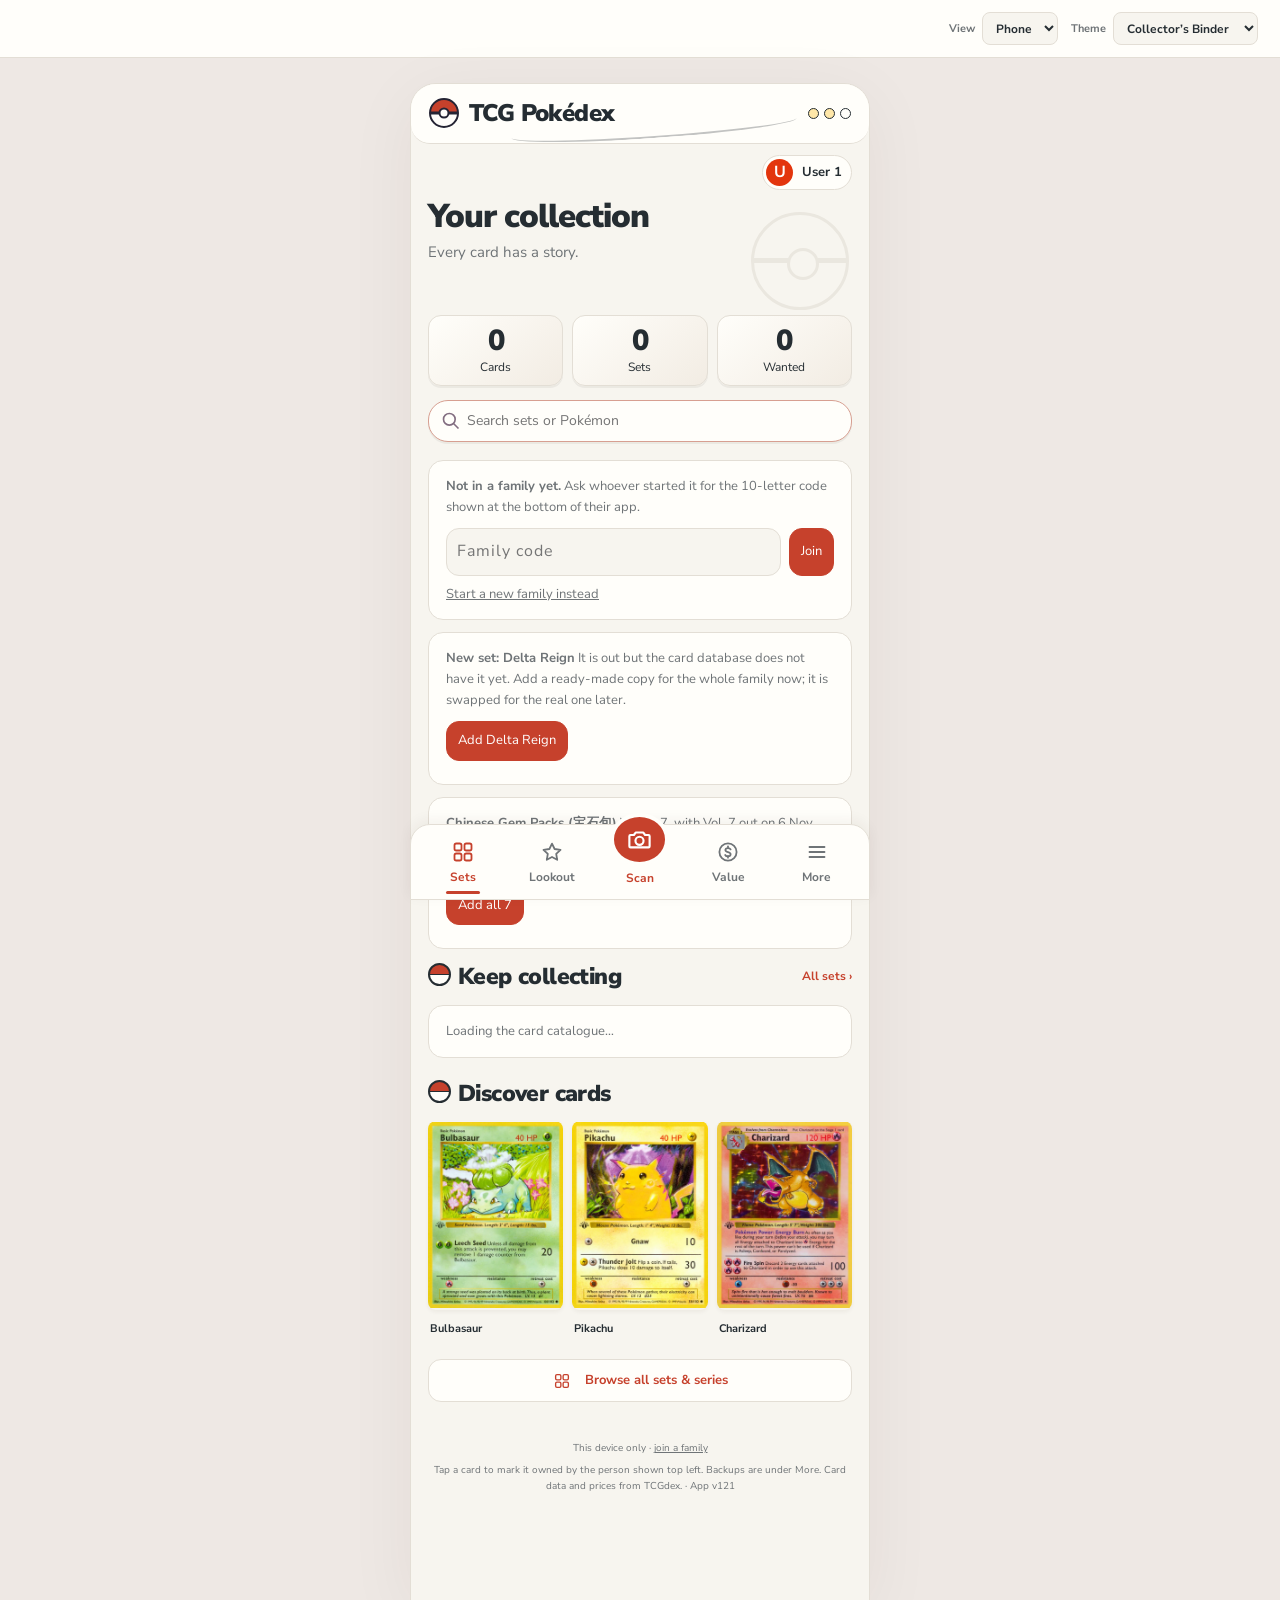
==== commit e9d96e45: "v121: Gem Pack copies show their own foil picture (Poke Ball, Master Ball...) Co-Authored-By: Claude" ====
--- a/index.html
+++ b/index.html
@@ -630,7 +630,7 @@
 
 const SAVE_KEY = 'tcgPokedex.v2';
 const OLD_KEY = 'tcgPokedex.v1';
-const APP_VERSION = 'v120';                    // keep in step with VERSION in sw.js; shown at the bottom of every page
+const APP_VERSION = 'v121';                    // keep in step with VERSION in sw.js; shown at the bottom of every page
 const LANG_KEY = 'tcgPokedex.lang';
 const FAMILY_KEY = 'tcgPokedex.family';
 const CURRENT_KEY = 'tcgPokedex.current';   // which user this phone is — never synced
@@ -930,6 +930,8 @@
 // (0107 = group 01, copy 7) printed with its own total per group ("0107/07"). runs: "group/total: name*copies; name…". picks: the pictures that are known
 // (first copy of each name and the last copy of each group; the copies between share the picture before them). From tcgcollector.com.
 const GEM_VOLS = [{"n":1,"runs":["01/09: Sprigatito*9","02/08: Floragato*8","03/09: Fuecoco*9","04/08: Crocalor*8","05/09: Quaxly*9","06/08: Quaxwell*8","07/09: Captain Pikachu*9","08/05: Vulpix*5","09/05: Pawmo*5","10/05: Fidough*5","11/05: Sudowoodo*5","12/05: Rockruff*5","13/05: Paldean Wooper*5","14/05: Maschiff*5","15/05: Chansey*5","16/05: Lechonk*5","17/04: Poké Ball; Great Ball; Ultra Ball; Nemona","18/06: Basic Grass Energy; Basic Fire Energy; Basic Water Energy; Basic Grass Energy; Basic Fire Energy; Basic Water Energy"],"picks":"0101:d17d15bdcf0e9a00c90dd5d14dfbb9aabaac2d281276c6ba883d3234151110f6 0109:f6fa1125b0d1c74367662065b80669a86ffd2d42a9b0edbc58055a5dbfb70e1b 0201:4fe83598ad2ea5098dd5dfab19895cae4869af8f9ceba0b7b7aed65bdb430d23 0208:8fb1234fc03cc38a1bcde7e2779d701514870ebc5e8acfd35ad5f255cd25b951 0301:a5932a3878f37c639c1bb0a878f6a93f52bb87b5869b089c32c5e0b591d60d70 0309:c429aeb01c3352575b27c16af596ac14c2a6ced706fad7ff26800ac462ca4b3d 0401:602a544029ce5085134db6cdc4c91442f2a955cbcbe797f67e6a2166cc043932 0408:3d095eb97010c2cc5bd79d28baf4ed93042aee0907d6c4a3ffac7350424213cf 0501:14cfe35de0a952c72485832de4309ab55ea719a697eae5c4c1dea0c28f74e0cb 0509:7648cd000f05686e9e2b9038215ffe9d321aeb69a3fb468214b7457a4fc53c65 0601:5fde8be277c7c5f747ce7a2a5b16d28bfbdc96f353dec84e4c33d204fe723312 0608:7b8f9796bf9c544d07dd4934505c1e64073ba7e622b2f911415b742031250ee4 0701:c5cd83ee2591da20dc70f18b61926cb3436fff32ad36e74772ddadf02584a2f8 0706:a515b0c44840e339c7e650f9c67a1586558cbfb04b12e431e09612d31ad30c08 0707:ff471f149cdb4b81221a1d4a83cbd222ff02f7214e1e3762117d8d9d580e3648 0708:8d8d56955c3e03e1fc587730e20185ede28b2e1d1d57f04abd143444df62a9ef 0709:3842f29459e3723f4608371f78ef3c874789f4bca2fe8e7f766a9edafa9dbf60 0801:9d5a70d27b8f33ab6935f6ca60802427d3b836e7cf9f6a2c6f6e570daabff2a1 0805:92fcfdea2b01104c4038d6be8de4ff68a97d81b28df2a388a8dd141793149cbb 0901:66f36f59c08426f5943e64398ebebf9bc527b36c6d41c15c2e6ab730969b0278 0905:f86365b741ffde1711d6263a9dcea46cc85f59ebec5446f7fbecac8de6cf06ad 1001:ec85f5dd5eb0fd783068ff4a314237b5b3a93e1d561e7f38dbbd2d5e440dd5ba 1005:742a8332e36d5e13560e4f59364394b6aa2fd0038bc3f1fbf0f14f5c0b5e85b8 1101:4fec75b6470a88b06126c3ce5d7670b502db80ef0f55bafeecae142570d43bba 1105:2ec2e1504bb92fa71866d7e52083dcaca55d817f79bdfc45df09d15bf1e0a792 1201:f20ba6fd79d29b824a582acbb826656e24844800984c0491117ffc32271fb38f 1205:3a1035f449ab2d8a79a6981bb5f11c65d6fc81f86f28ee50f263d50b6eb98477 1301:1dfb2cea7cb2ed7a773e4fdd298968544a48c19623e2828db0e67f1b3744a835 1305:00a34a902cf0eed94ab3c7e9206ed74b0191dc303da73c9220d39ede8e54f1bc 1401:1ceae3efd3744104c3130a2976d0298969d20facb1b63a2413d7c5cddfa61240 1405:50bbb3afdea39704486b9155e2ab52a93f515d4c4183141cd6a0ff49ec947164 1501:ce16a82e29654947c829d9a5fb136ddd673034342748c6877aa696fff22c3935 1505:72ff39efab5644b28741ddf1eb61af2eba0d2e03c1267ab75cba708d2fee7b20 1601:a342f3c965fbefe37fd2f4e2f99c7e30e16ab1b8c3e2723e248f367b0889cab2 1605:8c0035275a69a93737e1ffdf338697f57f3a1f0a18104b60f0e441423cc8798c 1701:a7a160ced0219a048643f78b551edeeecb425c80eb94f22a66186eee26164e0a 1702:f5bf09d05d6be638472ad048cbaa518e174673eaceb4d74ec1ba26f9fced01ba 1703:73687e161abf5c0b08f0d3a780f9038a558b8a2f49aac982b560421c324b1227 1704:beefb1fee59418c023de5c7c4eb042ed3832551e2340d28bb16f4b4579ec9d65 1801:d5d2a0ed2d4660bd78178ad0a898967b6b3d5df0b3109a42aa5ee947b348818b 1802:dcf734ede1266c0d84d767780be6d43cb5a292980495ec4c21a7a3267412db9a 1803:721e9415a300d925e32834927deb46f02ee6dbe5582c75d30af16a9b01f34c67 1804:9dd71f1051ed659960af82a69490787c2b67d1c2a63754e4bfbf70fd6d752600 1805:3c801b7fa576184035cd8790cea1341228693435ac671dba2bebb2295a377189 1806:3bfd9302746498c6df1fab8c118cba7cb66c8760637554f95a3bc2d45d2476c0"},{"n":2,"runs":["01/15: Eevee*12; Eevee V; Eevee VMAX; Eevee","02/14: Vaporeon*12; Vaporeon V; Vaporeon VMAX","03/14: Jolteon*12; Jolteon V; Jolteon VMAX","04/14: Flareon*12; Flareon V; Flareon VMAX","05/14: Espeon*12; Espeon V; Espeon VMAX","06/15: Umbreon*12; Umbreon V; Umbreon VMAX; Umbreon","07/15: Leafeon*12; Leafeon V; Leafeon VMAX; Leafeon","08/14: Glaceon*12; Glaceon V; Glaceon VMAX","09/15: Sylveon*12; Sylveon V; Sylveon VMAX; Sylveon","10/04: Poké Ball; Level Ball; Quick Ball; Penny","11/06: Basic Lightning Energy; Basic Psychic Energy; Basic Darkness Energy; Basic Lightning Energy; Basic Psychic Energy; Basic Darkness Energy"],"picks":"0101:ac0285cbbb5b3e32d3465a4a9dc7ad23553568a4193121b46b09e136203e24b2 0113:54d64f821bc4ba1443763f8498076122ab33550ae17394e501ef8c018e58aa15 0114:ca377d97ccbc07ad4189ca3d0d8137f4cf76e395c251517733059d03daabdf37 0115:f1734dcc8476e9903cefb782b2cd5c765ecb5f53c668a0407a79188ddab444c9 0201:19d159608e4c1675aba40e222e65dfb024b4f2dfd099991e9d21eeed97751a6c 0213:642c7266b4d5ce2b157105f7cd6382b327fcdec049570d7f4e8a50443089ddfa 0214:384c2b8334c273435aa03b9c733fcd02206ccedc6b402d0b2e721440421ce908 0301:0d8b67008157ab793a191d13f94e7d841200d5f2dbda3c1e1dab2edbc5917726 0313:e4a88716904a722bc3d6ba6c0fcd43551a51f2aaf5dbff7dadd8f41b42d164db 0314:e7b98c5c69539b93168ecb18f94251d877eaf87dc6dfb5027fc114c81915450a 0401:f73b6a3d97c24d3f772dfded2cdee94d1c43a8717f2cca730a0eba2368b0fbc5 0413:9f6f69b6cc6f249d9539443ff6ca046ff3a9810d68f4e499c5ce43e781759216 0414:481ea7e55cdfe21daea64fee153ef4c90ac920bd7264f34daafb9773402a429e 0501:1dff5c974ce12a804b0f8a2cc6206c73f5ae1713b06409d913f8015933f6c5ba 0513:1882f20a34e3e5184deade03316032ab0de7c143c08d4637e5c037be30fc007d 0514:db226226188a775eae21ec8830d373b1d5038a5ee8d0100f5ab656436a773032 0601:c2d0a0566ebd311324025eedbd581281276720b3d9ac3ac85b34bcfa2debad99 0613:f4368b64a783bc0cc13179cea93b27004ec63cbc91f3cfcb187f2a473753c855 0614:ccc8e047473746d0cb6f081e8ba977fa264c8387580f1c6132caf7307f859224 0615:3b955dadc773c17e915621f29a7ff6c3b7dedae43ead9bb6c2241cb58c26f9a4 0701:7d8ea5b4e2e0ee1a4b0a3890d91efb2cc41ede8ca0cfd51a717230459a9dbdc5 0713:9d6d5fbdb5317ab7166eccaf28503da20cc37f852d4af2db7a95551bf1554eba 0714:e7f045ba30a22cec032a61b69d3d1d100f63b7e3e6e9798ea431b1f2ea54adf4 0715:45e992c2317d9126e9636756c6a4ca7202070a8e996744e394a65290782c1e46 0801:57105b857fd2b8d89f27fd9a002f0aae446a65833e633064fc5bb69cc246a466 0813:a72bec3b9e39478fc9f89199cb9342c920ec3c564ae51839cfa18deff891c48d 0814:326df4f6ec06808e1b2e027f44e907c58d680497cc9bebfb9f15c54d57be6cc0 0901:cac60339161a294fbca566168ab175ef1ecfe4c7411f10557010e09dcca911a7 0913:b5a2da42e8cf45d9b59351ba33c76266f25139fe9293685e1905582b3571fb67 0914:9ee76a19e08b8be15c2f0ef1837f1d55fcb4ed287e97de09a2f7c2d7177a9233 0915:4c0efbc7747bc22bb56eba542bece93efaf32dbd03ffc5574cfa93d8733e746f 1001:646a8bd2cb9766853bd3e11a7c21e54d3a2ba78f845086621db3956fdebd342b 1002:9386f731f8cd411685df71ff323bd9c491f1cee7b8057ad8d26d6bc85c8dc78e 1003:463548de969a898a5d1bd12eea4f61b90d103d1c58e46a441eaf53a9a8d76866 1004:fc68da2592e406aac6302df3f1367cfcda14502d1f99af455c298bddb8058988 1101:4abe5cf5252aeaff837f336eefe23f001567fad161e235c5accacb1271da4ff8 1102:4807801748fb2bb34c3bef4fa4373376ec8340e9b89b5f954840a45d1fa881cb 1103:0d0a30dbb89751d71a9bde87273c1c9d9c39640eaf10c727ddf713e3f6b4ca8d 1104:2a92d22ca37f580794e658e34cfbd154cf3217d800ef8daa6ae5ef8ab26fc54d 1105:3e089151179f0de373f42d3caeeb96e7a066ec4c4a25ee96c10bc671f82c435b 1106:d49210c07aa2802d511f54ca599bb13b8b22a7adb5d4780edb32569266070288"},{"n":3,"runs":["01/07: Clefable*6; Clefable ex","02/07: Meowth*7","03/07: Gengar*7","04/07: Cubone*7","05/07: Houndoom*6; Houndoom ex","06/07: Gardevoir*6; Gardevoir ex","07/07: Banette*6; Banette ex","08/07: Absol*6; Absol ex","09/07: Mismagius*7","10/07: Darkrai*6; Darkrai ex","11/07: Chandelure*7","12/07: Lycanroc*6; Lycanroc ex","13/07: Mimikyu*7","14/07: Morpeko*7","15/07: Ceruledge*7","16/07: Greavard*7","17/07: Houndstone*6; Houndstone ex","18/07: Annihilape*6; Annihilape ex","19/04: Super Rod; Nest Ball; Switch; Arven","20/06: Basic Fighting Energy; Basic Metal Energy; Luminous Energy; Basic Fighting Energy; Basic Metal Energy; Luminous Energy"],"picks":"0101:864d622c83a2e8ea13bc80b325d405f843289046fa79338de48b79a0f9e559d8 0107:a0ab0077be0c5ff3e568176af479d73b4a2f4702ef20c6af9c8ab4fe34d84903 0201:93b598f70a869b7b7a79dc44fe89488e2441a552f431a8d54d67ab05aaa55852 0207:4485aa9da97326f3f36341348e405d6b45c40ccbaccd0801fa9e00206cb84d7c 0301:85f0d0edae96b9faddf3c76cd0c84edb329edc04bd614d9c3a96f56b877a49de 0307:3467a22f86c58097c5a6b455ffee7150ef4f78da34d444be55f1e05fbd1bac34 0401:1f1ded3dc91d16be5cbb191df9acb6aa7e629deb798d5de94bbc665d6aa06791 0407:97ef119afb93d6d63a4ca1b8507aa12ce2edc8021ecf29193067a0327de8d9db 0501:5082f6f9eaca816a2bb530cce6d9e9860f1fdd4e93ffafd6e043fba0367e2e8e 0507:7e1fea93101a35613203d645d4d5389cdad7933569b369a18588423a7e3a7a52 0601:45ba91e3854e746ef6d5a50ea601fd69f81d6b7c07793ac893cb08e46b83b996 0607:1f87d538bb00dc4557a59508a7567f2b928b24221e5d6515e45e24b5a37e0fa2 0701:994db21a01e580c531bca8fe8a2f54315b4307f7fc5e564637c76f11f58e648b 0707:3984b4c3921f4b7c79e838931a891e42acc922b4a0b20b49b01a082db7c07bb0 0801:66f9fb1273e013ccb2576082004eedf55f5c6b08894da5c4db2fa482fa4c5bcd 0807:5423ad5b5a0068d5665a6e959204019f4c7df9ec6b43ef1d3365dd75bfd937b6 0901:e10b341be03d5cc5f705d99a18a4c610c099fc36c16790929aab736279ec4928 0907:cd6a3a1e18b2318452c829c6de1dcd1398596c926a9a48e1819c9b4c16b9575b 1001:a4ae2fb852cc22b4861353dcbff9b8a871e14d5fba5a765b836cbdb667e5b37b 1007:4302774cbad0a8b4b7baf05a107f7cc74dad311b0d667348e880cc5bc9c74970 1101:ded2ccb066f059d8067fcac4b59726f5b860be1ea36cde1342a792f532c560a4 1107:756ae213faa0812426bfdbcc719f77ba4b6c978adf0c4c98d69fbc0f2ea6e7ac 1201:2098b14df2a21ac295f61709e2053a498d9e8f8fe55328cd8591448f33af25eb 1207:9c22b74f4a5cd9c4ac793734503fa67442a77e4dc33b942f0c8cb96106d514f0 1301:6592219e3d67c407f0202c7ecbc56e2e6b24f5b6b51a0e47d617c2c93ef3b87b 1307:5e5eabb62c3c1e293077cfe31733d9d29ddd040e9f68dba5ce2e2ff1e28e44c9 1401:62676b8dd173d512f26c07d0b10355d56f9ccb7ae9f958e5dc707edc957173f8 1407:62e3309dc9602a72175feb0b00caf4fdd3cdc5923faa582d0243d66937c84f55 1501:e15e99a99609aeb252a1af2f80e1e1781ea9622a8584ee009e4ee58d4c24e5ea 1507:829882a8d3b207e65e3a034d519ef3702c38d692c7795d7c129c8dd93d40db89 1601:bcf5c1c420d63938d65620ed6846fc78ba67626095632b6d402dc3917d33b532 1607:10901b4a14b51ef62127fdbf4a2b844cc3c978b37a518507e15cd53ef9bcf7a9 1701:39e0bee809eb64aa29575415a2d84f9b82ccdce7da752f52197a264b153cdedd 1707:ee0d90d7630f451aa3ce678da32d17d5be762124760944d87afbbfb1e6e29db8 1801:e88f8215f19ffeaae1471d33032f6e147b21fae7ed51b49a4efa38fc10926b83 1807:d0dae30b84492be07e99dda1df8940d8f837df787f9b865ecaacf622166f9e14 1901:335d3702e1370b9787999d1953e9d6d422c2386fd16a65c7bd9ad8c9f221054c 1902:96b0a6fd4e6f4228ba7a42c33d7470e48ae801a3a81ddd7c5a1c82433d2dd7f9 1903:1f61c1142e34ad917eae1b2b0a5c19c1f4d8ff5a0b117c1202203b7abf94596e 1904:4ba1cd0eca68927d10f0a8a432b50a0de5a5e6fb14f2416e302071c496da7592 2001:9b2da515e82c02570ce687ff275152148cd6235f5b6704a22ce41db8846e8315 2002:a92b1015db76a30be2ab8d630fc4fa10f5cf11e8a75755575bb59ae140096127 2003:82f4031db6064bb0df40a6a080d08138b456743baec01f5e48403df0cc6f96c0 2004:2c61052be9cf3eaffb6cbd0b2d54f6535eba44634309eb3a14513b623ba048c2 2005:8fca0f94c0b0d8d3c45e2e7ae0494a5c6cc46f51b776b4608d0b34794a95eb8f 2006:3953ccc5fb3f5271a616b3381ce36fb66c46d46d7fc0e4633d76ae81fd8905da"},{"n":4,"runs":["01/07: Ponyta*7","02/07: Lickitung*7","03/07: Pinsir*7","04/07: Eevee*7","05/07: Paldean Wooper*7","06/07: Torkoal*7","07/07: Relicanth*7","08/07: Grotle*7","09/07: Infernape*7","10/07: Chatot*7","11/07: Probopass*7","12/07: Froslass*7","13/07: Phione*7","14/07: Excadrill*7","15/07: Minccino*7","16/07: Cinccino*7","17/07: Deerling*7","18/07: Sawsbuck*7","19/07: Heliolisk*7","20/07: Litten*7","21/07: Charjabug*7","22/07: Cutiefly*7","23/07: Mudsdale*7","24/07: Meltan*7","25/07: Cramorant*7","26/07: Snom*7","27/07: Enamorus*7","28/07: Flutter Mane*7"],"picks":"0101:9df2aa1e2e7625fe4ab46b8e98aeef979c373c90ddc5673a941d20268e9d233f 0107:d1973e960ee4829b8a247e4e47069512533a35ee17f70843bc9048bb4103dbe3 0201:f7aec7470e15e414cae3f979129bec8e2b4f42a6672cab12abe505d3b42293d5 0207:1eda4917e87c39c45da3ecb7740ec44c5190483fa9ef645fa583bb014d8ef34f 0301:9e56aa90c16da66f4a878f2cd49b14af11314208fb565891a44c041f14697d60 0307:c7839bd9b8ea1437782b179cce5d105b3016ba725ae1c5ba225e0b4a599258e5 0401:aabe3f5fc14af0d73f07c9a0090e30e9f43805ab36a3222294f06d80521161af 0407:fcc6537c499c88e52997052dcdde4c132000e34ffcfbd82942c7a54190c7a875 0501:b395766e2b08d069f572cc32398ab90c76c9cbdcb3d6266201e0f690f311cb7f 0507:7ac4c367443d17634e0e522fc9a7bc5730f2ff61ec69ca01a1958f1c17e146ea 0601:b0de5ddd1ce1db24f88708452a130fe59223281bb6ac3b02ef31e60ee5cc116a 0607:fb20edf05cc83502d73e7cb5c690ba6df1ee9fc88734d2064d90ae21a983c44a 0701:355aee861f45fe7d704f44a0647be1003a2338963c80b57f38e3d77e5d1ec1fc 0707:72caf6b5fd02e3aeb5485de2dc9c3fe5da43359d7b972690f4a08ccb2813d8d4 0801:90b7b6cf1d49048f225649d3c65afb949264d3edfa9d029855b22f38e58ebe25 0807:0f94c3a8a4f64fa4728329f4e3b69ccd7f209183f1837eab608533072df22ff9 0901:02df84452f1b3751cdc68c3ccbcde0cc4e8e6149cebd217e235ba36f256dce4f 0907:809e147f49247781ef027f18dc3fcf0f5b93e7a5de29a8b657b2c2f542875be6 1001:7ff58bca4238a980d30573bd9b47bfa3b2563373f351382b458890eb74c18bb5 1007:b53734aa8973a22e586b40f04aca4ec701e25b7b2b266f3a6571bb4e74c32417 1101:aac394c564a58f81aea345b22430baed0e36d735ba047e794007224027daedb7 1107:f57c1d764385ba614c3b67a9633e4e48edb9ed6ab043b5c6b4b8be89c203ac7c 1201:4f7084a5f46cf088e1f50c4d8f9b6854e8353611f39d11b1e5be059b5ebcb40e 1207:572e3c88d2b1dfdf54a6e21fbfa4368dc3c288e33c3b4831466b4cd41b7cf215 1301:be13ec72256b3c0914bf8ee2a073193f4bc6e973be6f22e6356fe33734e79faf 1307:3fefd2ae5fadfdcbcec5558c446058ddb062af11d5a8e32a31da989a76c7cadf 1401:21ad23ef5fa3bf96588ff54a1a0f406bc2189679314bab666c0fde4b83c333d9 1407:47838377193a7e4ab39135c588c669fed59148865e0f3babaa542a344014ccf0 1501:df5491af9ad17403ac9c94ba163c0afd014ceb0001a94070724c4769229e0710 1507:7ae763fb8da7d20182506d45cad7a8db741f9eea4589175a03fadf210e42637b 1601:28619d333c183d5036b34642d5830aa5d05dbe933f538965216146b6b10d7db9 1607:f319fcf877622b11681fd2e01e205bd7cd314c12c991b5ff106d575879315bf1 1701:f3c0dd87546b75d89a7dd9882d241be963c6ca0f5be8fb8e765e2d6b6c26f683 1707:055efc8d578f4e4dcf3d015abf7e38877ef021b23a8d92c41574ee649946e26b 1801:f6feff10e76a7dda8381d44211cc03d68389d3f2b85513b76e7e9fb1938c6f98 1807:7d06203ce49949a293d17c89490dd89fdfd561fbafab3d1dc334dd25bd3edc6e 1901:f52f2d1f74cce4f3e4622912725bbb704408b708b2c8e3ec8e6f4588fa67f645 1907:e470609fc216e19e3e87781cf3f7a5a888e28f3d6a32a50c1642e5b69fca808b 2001:12dc85456e11edb7fa627dcec4a19a3fcf95ef32fae323d21b6f051084ba7172 2007:05e7fe39c6a31de88ad00b6eb9d5f8f8337f9805faef9aa364f65c858e448553 2101:eedd39372be90dff584d01939a64a7c08fb6e45ab701564d4eb023ac5999d7f7 2107:de33390b9d1112f7e42227d9da1538d2508b51153d9e11e5673806ea0c2f7547 2201:10bd87cf9f7244718fd1a82b086abd29fd1117c7d87e47d2afbcd61f0f07acce 2207:4fd11502b36b65cf3b5f45381eaba61b00ba3b74fb8ff61e4a64be6a5aa7a2e3 2301:a7f635b3ed9593b6ef8e92e476b1110a5567f024eb833661309f87b469a44502 2307:f9044996e34ea38359a9c2083031c0453374effbcd75ac11e36448cac4b1cfce 2401:14d44e40f57e10c77d909d72b8fb2dd28a57417a5619a61af277a67fbb7be993 2407:7742fc480f155cbdee678ce737e90a2fcda4755bcbb370887476e2895c30f501 2501:45383900dcdc4ba90330ed3ad6dd0dacbb8df01055ce6018fbab48ca1eeaa0a7 2507:dcda757ca5f3ad7f5e73cf884eb65640c0de05bbef2e119a3d5c623d3241918d 2601:40be2baec917f1414714f9e5eafa495c33ce0ab2d3e46b326d7169487aad1798 2607:607df0f6e853b2cb2b2fc7ae062bca59d874fe72fa1d7d5e3af498593527a628 2701:ac8c8ff37bde9a38a250b43c68565e9e25b98aa67eaa4b2c6e8243dbd2493a86 2707:6bb0635a31f25fa4fc7c5dd71ad6e0f9a33796f62d2922f3ab0944519d0c812d 2801:5d92972b15a2dfbd689c3514da1f11d4f60ae25cf321fdfcf9fdd0e36399e48c 2807:facebc805f755e596156a795e8fbd5813ce57d987611b58202f35964ac297b11"},{"n":5,"runs":["01/07: Captain Pikachu*7","02/07: Hisuian Growlithe*7","03/07: Magneton*7","04/07: Chansey*7","05/07: Horsea*7","06/07: Sunflora*7","07/07: Skarmory*7","08/07: Houndoom*7","09/07: Phanpy*7","10/07: Vibrava*7","11/07: Chimecho*7","12/07: Spheal*7","13/07: Latios*7","14/07: Timburr*7","15/07: Joltik*7","16/07: Stunfisk*7","17/07: Braviary*7","18/07: Vivillon*7","19/07: Raboot*7","20/07: Applin*7","21/07: Milcery*7","22/07: Floragato*7","23/07: Crocalor*7","24/07: Quaxwell*7","25/07: Ceruledge*7","26/07: Wattrel*7","27/07: Cetitan*7","28/07: Tatsugiri*7"],"picks":"0101:04e87c5c4c08a7c040ff5e251c75a939fdde5d9391fa1f3c2febc4e6096883c0 0107:ccd7195a3cf0ed4cdbb1a92edda5787b28213e22809fe4e487cd2b9266195058 0201:f681a1ff62c13d154cda7de41d31f81ca4d2e800bad9549a78119a73dd50a67a 0207:52e6ee9aa5c4e41f3e29e9165d92b2fea3d461e459434e9c96954c4e770c9ac1 0301:7a595d407ff16cf3001c3da438e9ef19a9b6e4346f6cb8c96afd02c3b0aa04b3 0307:fb4bda025775e63b44695dd66d39cbd7f95017f57c5994d08e3187a41da34c61 0401:cf3662312171249cb6c1568077853753355c388265e86b9c67c4a6aebf1c2033 0407:67dd55f72a449bf530ba6705b355a3a739b94ce787f9fd6da6486fccafdf5a0f 0501:27a64e8c6f6944b09e6d7e867d2bd217fde9f5938eec699b88059707a31f15a9 0507:deb594cb02b063dcb2b48ae21c8fb7d6306d8ddaaef71b0c51b290ae94680ac2 0601:8dabfd7cf39756982f49eda64b523853b746ceb4b4e086123feebbf04fb18606 0607:2ed1ba65c6658506d994ceace86a7b7162d0112ceda6c727b3ee2179ae970b53 0701:920e48c4327032a343617c945aef3db264fb79e34590cdd4de1ca07ee1ebdfb0 0707:8b9ef7c73098bf6ddc33f9ff07c459b35cd833a868197952e67920d108bf9819 0801:e287181783d07cfedfd25334e066ae6e5344ab9f58da69386b0debe7c3e19aaf 0807:cb437f9f083b57be899991fc5d0c475c26f9b51b9c8e5c8b5166859a46817241 0901:7dccf17055b4be75cab1f3f1fe919178ed5cdc3150e7dcba4b515220c53b1554 0907:507cf9f8992ce35d396d5ae1c63e528701e53b5c74bf1b14912d3e914d495810 1001:7d629f1197a4820ce4b549235add9e10be5b44ba29fa452430888338b4d399b5 1007:8bf32461c488d0bd0382e7623b46dd0082e26220877ba694bc2ad57adb917e61 1101:0f769250ff3d9740cc73103e06997dda08d393a65719091f46e50ecefebb5d77 1107:32b08574b064a0828d1a543e6710169baed7ba1fd8a18813979700787c0f6745 1201:5ed6dca3c35d15908734ee940df7cf03460ef9918cf0a569c8d1c8b2719402da 1207:531e69380f8d08b97bbd584f0f7ec48f4605bdb3fe61cebc96fb282fd51dfd3f 1301:0f86bef24d7a32b2210a506c43864f1c242756344057650bf42e5990edbd1ab9 1307:3df6a8f201ce2c9c4d99ae7f52e82c77b73e12bddbb02cd1796b3a242f1a2122 1401:e8326623e133d4619a9efe7d641efe79a36efac6db198eb610a1127cd9cefe05 1407:94c2f9e4829b14e72ab294548695b7701c1819ada92ed2ef51d4199e1632a50b 1501:c9f15086b9a7d617f3f96f5c0a615aa57140bd7259e5c12789a4a226f5ac8941 1507:cced1056b842084bfc0e2b2963f0ce5010c38486cdd872fae71979b616f1a282 1601:f1c71bf15f58bd421d39c348e1c63da2774201eac884ea1bd285bca0d0ec4fd0 1607:c873ed2a05188bd992ebc5cac083576554da4c202dc58b2aabf6943b313552c0 1701:c7a5f6da97ca140b0809484854474d0996814a955bd302d96219c6b657daf4ae 1707:5f30ff792986e4fb72f8d413412171a5ece678df29040c338d44f46e7d9cc573 1801:7c5cec175708d4fac8275c1430009abd82e8aa6130427da9d34fdd0b661df82e 1807:f58e33e7acdb9dae32d57c2dc1cf37114aabcb1381de33cc3f9eeed8416f4937 1901:f4005d4477f230272e90302edbc11b14631df0ffab6614b0c6280dcb53535cf7 1907:1c1b17a79097a6953f68d2bdc3e40c1baa0a7e539e1a39a51cb16f0552ab044e 2001:8c8f8d7b299e01a46c4e5313af7c9696e4fbc714f0d53fe2dbf6b784ab18413a 2007:e51d681e1bf9edfa5f295782ff535039d4a74f5d62010b71c11e2927e92045db 2101:02bd46f50d4869d63dac219c43cd4c222e46e1dfb3155ab2d81168bcbe186f44 2107:5ebf8504bec0c3d00f4274e3ba6fc16388caef5845704475c78e781f399bd310 2201:cc03d21e50c4bfd14720b6d5b1cbfff8887bce1aca17a94cc1e44fff822873fd 2207:0db2deea9cb5c2c6241e6e8dfbd448ca85e57b6032027cce892c8803e4991951 2301:eee0a52837152d84cb7e1d6ab9f9cc62379818274622163eca2f63450a6b8252 2307:abe3feb7bd1157bb2579aa5d73bff338a94e4c8b9a26e4d3e4e5665336c351c6 2401:4104ad7690bfdeefe38ff00900bc7cc9ac448303742357f2d5c89d8d20f2b16d 2407:5134a039735f7af64e667f0c91f8452e7e950dedd56ea531749f114a0c48506a 2501:dbc73ef17fcab0f8267db51b27eed83019fd5fbd494daf94f299b244d3d33aad 2507:f4e9bad5af5ad7be3450ba19ee3609dd909cfbb0d081f6822842b3b411867ea1 2601:1761d783fd5afb1cae2fdf70e013f9b995db0d3accaf68384ae69b657595ae0c 2607:9290074bca43ddcd2d1dca1b072c873b99f731e0b32cbb334818539c0ae4ce5d 2701:f23070d2f2dbbff80a732cf3b3d23e48f0da49cfc83bc4914dfce2d66df9c6c9 2707:636d84e4b7221a3ad0ccc3d392b225668230fd373d0727fd9c64517c4520e971 2801:7a69567212a2659b493fa6bf8b6cb1a409bb8715edd669560e79840b38ea502d 2807:9b0c59257b5c4ae7c9f477fcecd54f6429b73ab963380dda4c2b8181b8f3188a"},{"n":6,"runs":["01/07: Alolan Dugtrio*7","02/07: Persian*7","03/07: Exeggcute*7","04/07: Ledian*7","05/07: Slakoth*7","06/07: Lairon*7","07/07: Meditite*7","08/07: Gulpin*7","09/07: Lileep*7","10/07: Castform Sunny Form*7","11/07: Kecleon*7","12/07: Mesprit*7","13/07: Reuniclus*7","14/07: Crabominable*7","15/07: Shiinotic*7","16/07: Bewear*7","17/07: Bruxish*7","18/07: Tapu Bulu*7","19/07: Applin*7","20/07: Flapple*7","21/07: Appletun*7","22/07: Clobbopus*7","23/07: Cufant*7","24/07: Dipplin*7","25/07: Poltchageist*7","26/07: Okidogi*7","27/07: Munkidori*7","28/07: Fezandipiti*7"],"picks":"0101:26a130cb97310d65b3743eed3d77dd55af642afc687734d3bd0b086821387590 0107:0d90bd4b914cd8624dbc4de03f04d3df7d56544113e6985ec7f3eae4f3bb888e 0201:1be63a69d7a3f81cb7a833755343b8729b10c9536b730879e56c18d2e20fa7ac 0207:815b25f06f69dfef9d9c4ff91e67658696a59b9dc6b4d61e4c7c6ca8407e99ca 0301:aed2618928e1bc1597765d7cd22657c9e71fb3a36d6325e53936614b5a209d0d 0307:7237050fb6ede3c6a756081422b00d9277a523ba78ba42ed6f0c79f56621238b 0401:219695b3d8b734fc185d217919216b3e5a35cfbef655c46a054bebf8c67b28ab 0407:d21e66556f6d9047bee1c3fa69c721897b299c7c457e40cb52be72aa84bcc9c5 0501:03a488dbf4a8f5f52abc07ab4ad6d61ecbbc6a9ace8c23773411bc8d2e786ee3 0507:8f6d65137c56b1d8281b25001d3ef118e55eee2359aa0459edd9ec30642f7ba0 0601:8ee63943af87acdc0abb4db8fe25b816954fbaa291828e45444bd034dd2f54b0 0607:038ed1b4d220f5c2818f62715ade7bffabd3b5403ad0a434310c84881c7cf51d 0701:98729ba6e76d8d58692c9473ea305573c9fee179d2c8e5fcbd45349629988973 0707:c414eac6dae9f68eda0a05a2f41d7c457f83615ccdbc1f616c82d5cdc51b60a3 0801:2657c3ee988b310e3dd7b5be35cbb1566ea8baf935f0208341c97ba33798095e 0807:93aefdc616c4f30974003b6c36c5c3273327eefeb020aaa0b0a1bf56df38cc64 0901:736db52ce15eb00ef92560b3120ab9b12bb558ac2a19af81cd114cbf5424b03e 0907:ba6c5abe3a41dadf6aecf1d4637fab9c72100621c95cf9782f2c309526982021 1001:c1384b5d30818551e7b717bd27589afc072c3a5ebc07e6702a8dc19d1ba11bf4 1007:4c93672e6fc5b72b430f0296df8c8b36cfcab6ec53cbf77d60459ee37cffa597 1101:fd74f3af252fbb3e2d42f21a51d458243701f7a8198922f25e5fb948747e24ed 1107:fc01e91c6a2e09f7d635841b5c39fa61a10aa1a89e229e16cd0ce434b1fdd085 1201:b0ff6e932261100eb40de639e39b5e74d13dc7fc4799c4cc693cf47fe88b09b2 1207:ec25828916bf42b645c07d159b65a99f32ef4a6fddb2b558b34ce5a9b44647c2 1301:17b88112b8a007d2ada7b8e5b09d9f3e87bbbc225f7c8ec7cbda62e320c88f3b 1307:59e633c4a2d9f8da6c485a767511ca3226b2bf326f2c5665da6a5e87d895072e 1401:1a78b367f9a7ae09a58eca1fa9601c1c6418228f2d489e6c38f8b5e116849244 1407:d546c6be28aec0abede5a1caa6b1def8945372d5ced64502dbad780adeb00666 1501:cae622128483cf9aa68617f7c6bee520e5fad09f5b0c65225e0a107aecc30f14 1507:5d4228dcf665019a086e7a3128115fee0aab79ae09ae0c57568a20ce1db23665 1601:660203b6a5c4143b87709376aae8c27d3b6fa87af3ed903b9fc092ce7727e478 1607:2d6211e39152399fdafd8af6ceb74480c7cc4566d68578141830a83cda08c7e1 1701:b160c6252e964b6faeed865afc38d19316a1fe675ddb68dafada933dd968011c 1707:cad61c5c4d9bf0f00b083453b16b936b8316fcb43eb5c83e3be594df03d87e02 1801:c1568979021068737dc9c079efa7eb91ea9c25680dda39b68ea0025a985dbb57 1807:1bd5e0b495ed40b613c33b8e19ae2674f7917315e17e6387ace97bb087b7f5db 1901:c594d92a4434f6135292b457f4b033fc29c2a8345d2379f76f7832d88163ea4f 1907:4bb489ba14bb4737e65936fceaae578dbe8717deb724b3c21deafb0cf5b4a51f 2001:0e02af20b16761d4e574fe8e3e77e2421244742110aceac8d2746f7a3bda4bac 2007:3ec83ccf534ad65c21e3f669f7ac0ce382a1d157033e5c820ff9bb946aecad43 2101:da9a35c1a08b12a117daa7f596867ffbedaf6bd92b3b4133e406b0dfba60cabb 2107:b0c4056df87cc708ba81bb38220404b6663e216817464120bdef404559711882 2201:d7b71814b7a683a7744bb4f24418ebad7ed836d2ace45500abe32b8d9a03cf08 2207:22af99ac1b45f49bea5298680bbb2965bb5cff733c9db040b22e7ef01e9beb2d 2301:09b8dae55ba5ecc00bb4b833971781dd834f135f462259379e4d86ad14a4e280 2307:5f1d475e2320a94518de66561907dce81f04980fd6a70fcf428bb1f7ffa9029b 2401:3895381b0cd8671b63748274fb05ef538db8d5d63ed6aecded8d40aafc1dbeb3 2407:197cd8be312224a18dab41a987b1a957370b53f3532ea7c3d14f57f7b535acac 2501:81b7b848fe4ffacfbd61a06c8fe88c7a0ed1258467218764a2c6af86ecec18c9 2507:fd1fea560ab2fbae61eb05e21bd305495ae33c486612072212dd7017cd27199a 2601:c4d9ee203ff04fc05a6fea6d4a0fe1646fca8103d5713f450805e89bc3969a90 2607:140c3a2a04a25c09c566dae58a5db93e976c659610d585157e6835dc25ad7797 2701:67efc3ba8305d89c506af311bae57613c4edae13e44101b3603e54e36611a90e 2707:3ba2239a1e2eb451be5e13e58615636127e69a4220fda7b133058490a899dabd 2801:4543923f975160631d3d627f5b20e64de11d49cc5c9e2f52d44f7a0c1721cb01 2807:576caabd387f2168c24869d1b02654da72d3aedb2aa71cfc08aa05c105954588"},{"n":7,"runs":["01/07: Team Rocket's Raticate*7","02/07: Team Rocket's Meowth*7","03/07: Misty's Psyduck*7","04/07: Rapidash*7","05/07: Team Rocket's Weezing*7","06/07: Misty's Lapras*7","07/07: Ethan's Typhlosion*7","08/07: Furret*7","09/07: Team Rocket's Murkrow*7","10/07: Team Rocket's Wobbuffet*7","11/07: Swinub*7","12/07: Team Rocket's Houndoom*7","13/07: Blaziken*7","14/07: Clamperl*7","15/07: Steven's Beldum*7","16/07: Cynthia's Roserade*7","17/07: Shaymin*7","18/07: Crustle*7","19/07: N's Zorua*7","20/07: Lillie's Ribombee*7","21/07: Lycanroc*7","22/07: Arven's Greedent*7","23/07: Team Rocket's Orbeetle*7","24/07: Hop's Wooloo*7","25/07: Marnie's Morpeko*7","26/07: Team Rocket's Spidops*7","27/07: Iono's Kilowattrel*7","28/07: Hydrapple*7"],"picks":"0101:a324f72bc179ffb600c5f3564222d173c264c0644b9cb0074582235413c1cd87 0107:f1859b2933f456d94ca5b1e67eec9e20ade043d1cca0b540f4a80b8adeaf1fc0 0201:9192c776896662d03e4e6395878885dbb36ccd65b8531055b8c152eaae1e3b72 0207:7adbd0fad9fae3b63942bb847a8ee5d9f6d103f9b679e216dcf3eb3f4a09b70e 0301:45f3cd24e55addf4db6577db8b083240344739e5994ef10ce97819a45bb9d7f6 0307:394f0a735f16e7de1c68fc9b4bf516cfa4c708ca0b0a4aac8d0b7ff694275c5f 0401:77c6961db8af8e6a9a192caa767d1d753aa0b6f91a2a91717109fb075d15b3a7 0407:3d646deada56f1620ce1b75ad0753c273dcf2880ffdb4bd27c9f84731143d9e9 0501:10cb274e14d3d56f33ee53d5b671101473cc96564fd51173e5495660826fcc65 0507:46842dae25b8387926d8631a94c157f972505a19af737926cfd6f1e27cf3d5a8 0601:25a6dccc09f3b7292b83f6f2f0985fab856ea937376e9ad2d6a8a7faa98be408 0607:8ed1ab17ebb56a4a401f2626a85118dd8c3e4377418479828f3e7ead90c2c049 0701:6ab2c0c4ef150376f3a1a13ed6a7f491bb0039892c04f8fe1309b563774bfff6 0707:ea044771c27ab2d9f6602a69c864825920d7c41702835c7aa84ee23c29117b26 0801:b7b205bc898077d213a72d2b471278e852d587ae93f98a9305cd35a59b38f5d0 0807:9121d4b1d9716581328ad0fce8fe9d1fe18a43736d4862d747371992d5f07133 0901:26eb71e71de8b6e49291655fbc9c21751f5c09b898b9890f63dbda03833a532d 0907:5c0dc0ea0269f61c03112c112c699db633f688c59288ddc466fdadc0ce30d61a 1001:a47234ef6f5bf03e55067551f57c46b16254e3471420ffc7268ae05c87b85483 1007:9de7fb532e654fb1637c25f9fdee9414d146ebb4c5f2e4d633b737f3176cebe9 1101:11ccf229776d302193b8080f8aea68a896aee7983eb215c61639ac90999fe103 1107:cd49adee0d03b2ccb691db641251936fda39a3aa71fb84b1124c9798de05bcb5 1201:a0f930584979c769b7c371cdedbbce4e47767a1024cf78bc3f3b0aa4ece58e59 1207:7ecddbc5097c87c04ecd16594976309d56e83413701ffed0ed04b024e67b240b 1301:9b24ef392b9735661a6ec7d510d218b0c704c41b0a0615728c9fee5aaaf73b43 1307:fea18e8f3c7e2f686399ad59cbc8d8b27f40d8e911a61e63da1f28485dd63cd6 1401:46616feb5045a68aa3d192dbf0a79285cc74f8c69d65e55cd4a120d50eea466c 1407:233809f27047214878f751536f67e6f3a2537bd689addb61b792a7170c4f5c37 1501:59bde974f61b7b11864aea7722b028ae16078986ad647d79df2267ee67c1aab7 1507:ef3c0c581acdd4b9a83922d65353e4cb57866748956a67b46507d5e012f67b69 1601:d996df4d5f3d1fa86c301e45642c850fed984ddf83113676ce6acf9e643c8c4d 1607:5e0aac0baf299b12e1936f63efc5154a58ca250cc67be90efa9bab35216c4b13 1701:b589fd7898bd7815fe82d1a69403fde516a25218854a0971a8829ffddd928206 1707:84f3fa451c2097a6468d0920a9348d50fcf831e2b3b6df58ba39c8abf70bd89e 1801:2f8c519375b047c1f8a29c1af5e2edb1a85b795c5b1f6b1dbbd69c98b0824a70 1807:f4e827608a77ef4d77d80de30563bea74e8103cda4b00975642d9a5c204f366a 1901:85bddee1c1463450324bc3e01134ee376182868aa8bd0bea1a07b01c4197d355 1907:bd4c606da0b96ad22e4493c9fb10746d90b9082480d913d62f5cbe0902c730d7 2001:274c234342827b458a3b4f525f67c76492eb08fd70c6a0c8c642cddf6062d3d1 2007:fb7a5a9ad81928dc28c653c9b855e40219e424106f98860f357307de315b6720 2101:4a732b53928ebb94827eb366183556a13341b5be96fa8bf9c49f52da1df1b35e 2107:793f712cb11d47b396f616c6c7477c3e4d143e652679a3d06a57bdda70f6bb03 2201:759080dff0a2069d078968cbb80798072ab9ee1cbd17f66211311624dd0adcce 2207:8e59037b56b70b1fbfe3406151920dc041bc3ea41bb0619bf6671184bdf88d2d 2301:f10691e6f825f70be32e0deb2b5865f8d1565aa55d9635dfb2cfae3c1fbdd635 2307:f9e2714553eca5931969b4d94b9741c9e98c16a3c653c08b10c813ef14e0637e 2401:ffa2ad3579c1d2e6a2678b148fa142e3eb87ad04333de18cd4cc78627b10297f 2407:23cd18a5659221c1c8d09d58898b53db682e0a2c7c9d5193c261944662323154 2501:0929c886089485a62333839fce6610b909da63b1932472d4c50526611a8ad3dd 2507:294052f26174d0a5abf435738b6a177231fbb750ec66777098b65718e0b76151 2601:cc15f19a72c5ba78cd744e576e605ea6016e21d59e2d9868d13a50de3e1ab44b 2607:bc750b1292d2aae189fcb86dd6250dc5c60bf484904912dd9802fff1b8324557 2701:0affe7fc2e5acba5f8b35dab017c0887ce77de58f1aec9090c1237e4224174fc 2707:b4db0670a34c3161e9121f82be055ae2cb68794e28f226ccd07af0113ea596ed 2801:27ed5d814bece0ce1104804e207cc40cb707a8b04b18ee04518daeb863695524 2807:5fd2705f9966f6181bceb1f2ecbbe66bfaed7fafe93bd13d722b470b3fe74332"}];
+// every copy's own picture (the copies differ in their foil: plain, Poké Ball, Master Ball…), in card-number order, from tcgcollector.com
+const GEM_ART = {"1":"d17d15bdcf0e9a00c90dd5d14dfbb9aabaac2d281276c6ba883d3234151110f6 6a73ac19a8b1b24bec30b9b2ef4fd1dcaf4e61049554518dc07d94b66a8dd316 0a7fa849a6e162063040618fa3348485aa26e851ca6a974eba0ed1900b6f48d1 d9b93fd66be95f5c7ebad2f46311ce4a09d47948d0da019d7d14534a5592a7d4 036dfb302e65d4cd9b9854f3a779f99629bf5b973f496478441115d948d76c6f 1bc4332445db6e9d243318a2412fc2ed21f07079f89796ca3a872f70f7dcee59 2925b1d29559a7d58c67a83600a3b8d803413702a3505537a29709615292098e 1df296d7ba67e268517e81a859c0b91f89e925a96b89d06348b27bfad25d4692 f6fa1125b0d1c74367662065b80669a86ffd2d42a9b0edbc58055a5dbfb70e1b 4fe83598ad2ea5098dd5dfab19895cae4869af8f9ceba0b7b7aed65bdb430d23 d50f6941af1da029da034bf81cc5c16f89de90b828db2e1ed99ee43ba256da5b 7a89fc79473b6b07ae7db5c4133b10b21cb8aacdca5c34f622c5082a91a88697 79c9520ca56a19ec69da3a47b4e68baca3d738e082c86778ab5d128c89a54906 a39c444f1a9ddec3ec4ff59a2eecc07b6b68c9080e89e8cf7ec970a196bc69d8 521a0dc3657fca1411a94a74c507ef5cf6d07a1357436794ed39d0f6a6a2a2c2 a8ba347b34592ff313cb3b14a20af307300e332fa6c0a73470ff6f1b3aacaa80 8fb1234fc03cc38a1bcde7e2779d701514870ebc5e8acfd35ad5f255cd25b951 a5932a3878f37c639c1bb0a878f6a93f52bb87b5869b089c32c5e0b591d60d70 f8b11e7948e0796fdcb52f4308d72197f897850e19deac1c79d003113f0d04ff fabf0f4d7f134a0aeedc038a54fede373e9e9b0e3b1b35ebe7e2971c1621a1d0 90433848e69e9c81349dd353e12c05f2953cbdc17ce0c282d551bd42011bc533 9863fc0d5be9a3a5bf08052a61a22cfa67b85b8a970b8b31f89fc5ab89e5d88f af4e1b62e657128455dd7bb48639041a8804233703b7ade8d62a85ff1eb68742 c8325db804f346274d1840e9e012a7bf928d3c663b5d70a18f256933bd1629d3 f7d926d21651f39dd9dce09ff9d9ecd109d6e06611e9984b1588bab5c2a006d8 c429aeb01c3352575b27c16af596ac14c2a6ced706fad7ff26800ac462ca4b3d 602a544029ce5085134db6cdc4c91442f2a955cbcbe797f67e6a2166cc043932 42964a323799a747cae57eb7a10a9a80710e1ac0adc475119d92d1de169f041b 9d6b09fe51f9d0bf159bc6be5ef92285a0941bf2f852073e6ded1418ab020e60 1309e92d57bb46cab3d90a1a0867abcb9537c18595d5a503936a0164659a9101 37811ff232e34f0180185b8ae6044df7294eaf9a6694ccd558aa23ee1dda8f45 d4dd9a3ff21b7242ac216163ff1fc638297db238d3c1b211ff153fb6701da009 4be79b0a9290476ed98e538287766d808807fd7bcd10c866cfc26c80b09ebf4e 3d095eb97010c2cc5bd79d28baf4ed93042aee0907d6c4a3ffac7350424213cf 14cfe35de0a952c72485832de4309ab55ea719a697eae5c4c1dea0c28f74e0cb 03cb76d6dc30efd851da7fc04872d263395db726f7b9a4088baeca3fa5cdb48e a21fcbbb4591f7b41ccec3288e598ace150f27d1df01feebed66ac2699d96bc1 75e0f13e66d66469efaf3075b7b787a98635c53ead9696f529de9b44523ed389 e1e7ff79d55b6574edd3058ee366f64e7b215b3cbe199636bc4a83e17e550c62 f01cb5193cff75f08e809df7d746b923b75e78624d87b996d15e815766610a3e 16d684188275431a4f3ffbfce333c194ca713395469c584099053e7b54fd4418 f5ad8918a06e9483da8b2f076ea8540ce28bd00bd786d631a8df54f45898b8c7 7648cd000f05686e9e2b9038215ffe9d321aeb69a3fb468214b7457a4fc53c65 5fde8be277c7c5f747ce7a2a5b16d28bfbdc96f353dec84e4c33d204fe723312 e41d49aa9d1d3b7e3d34a82d25e230aa3010d66af34f55b17d27112d7da60db5 5080b28792d6575081b6d4ab25760a355ca9d6e8f6ca3ea8569b2bae226bf8d1 32e761abc9c8ccb84d5a9a87bda1f9edd37ed496bcb600bc012e4c6a0b3a6032 34ec49a9c33053947ab552e67ca19def165cc5531092d63b31f5d03a24e1d897 2fbe91559080bee6ceb8a625604b7958f987fa6f0dc250f592a95b65bb35c330 23f51a787ff40096bb774b917f3e713d92912e265fac3d3a951308caf3c4802d 7b8f9796bf9c544d07dd4934505c1e64073ba7e622b2f911415b742031250ee4 c5cd83ee2591da20dc70f18b61926cb3436fff32ad36e74772ddadf02584a2f8 6b206a081f77630a246dde562ceafd94f7539f15df0f43601a7313897aa7eaad a185ff5f069dedd45f95cfe9a5b4f3f2c36208a14d8747d5b0ad1f9d45a8f338 45143f35de6ae8d17739cdd6324eb55091da20eb8f4a8a4e6ae15388de6732be eaa6ccdd5d3f084a0515efd4aad6edd1dbc6c349d4bc913b9087812e5806f75c a515b0c44840e339c7e650f9c67a1586558cbfb04b12e431e09612d31ad30c08 ff471f149cdb4b81221a1d4a83cbd222ff02f7214e1e3762117d8d9d580e3648 8d8d56955c3e03e1fc587730e20185ede28b2e1d1d57f04abd143444df62a9ef 3842f29459e3723f4608371f78ef3c874789f4bca2fe8e7f766a9edafa9dbf60 9d5a70d27b8f33ab6935f6ca60802427d3b836e7cf9f6a2c6f6e570daabff2a1 a28d8101b24c2e7f56521c66b7eab0ca3c8a716ad7062af1cbe82906c0c37940 cf80fabe0ac5219b8fff5098bf88b6a93c6bf17702d4e37ab0bb0a3562970a19 a754581f326e9d176e8086952aa5e4f810a64ff1ca31d64d89de4786194722b7 92fcfdea2b01104c4038d6be8de4ff68a97d81b28df2a388a8dd141793149cbb 66f36f59c08426f5943e64398ebebf9bc527b36c6d41c15c2e6ab730969b0278 cdf7675410d77d559bb2b799c6a3ab7372d1b5fcb69e3c6b93ff401c6f96bbc7 de2270eef91dc45a3ff65010cf36f1f11578298f56e1d6313dbb21c3eb9a9432 ee74d127a479769f473a8eba3d15bdd9b5e5f3cf6da607b5c4e2d47b74e17583 f86365b741ffde1711d6263a9dcea46cc85f59ebec5446f7fbecac8de6cf06ad ec85f5dd5eb0fd783068ff4a314237b5b3a93e1d561e7f38dbbd2d5e440dd5ba 231b380e4e1e2ba5422254c6f2afe410d715d8b7edfaf16cf042ce46ae3328be e9bc182cfafe1e670e72c617348253d68c8c45f9d0784362855254551d08ba41 8099087b6ecf0d1964efacb7aa7136ac04849512145b8fc157277ae7a2b900c2 742a8332e36d5e13560e4f59364394b6aa2fd0038bc3f1fbf0f14f5c0b5e85b8 4fec75b6470a88b06126c3ce5d7670b502db80ef0f55bafeecae142570d43bba 550a639e39d0e368adb1dcb20f0fbc931c6e58614d06c8f5090571d325550ca8 d1bd21bda71bad92bcc579aef454a176ee4d92b58097493a390bf7553eb2ad27 eef613a06233b867309f43daa07571d7b52e89b025994baeda04e367eff09bdf 2ec2e1504bb92fa71866d7e52083dcaca55d817f79bdfc45df09d15bf1e0a792 f20ba6fd79d29b824a582acbb826656e24844800984c0491117ffc32271fb38f 0be219647ec3800ec562ff7d972a8c151fec2f505bb2cabfd80744531e39184d 5aef487317857eb82a3585b12f560045afc25f96c21060857533d86dcf6ca3fa 301df57c74e4c9c00e0d20852fe5eeedbb748efda93c96a6d046f7c315201856 3a1035f449ab2d8a79a6981bb5f11c65d6fc81f86f28ee50f263d50b6eb98477 1dfb2cea7cb2ed7a773e4fdd298968544a48c19623e2828db0e67f1b3744a835 a4c12d2aa8942ebb380e5ffac223d94809b5e44caa6d22b9e31a115477568690 6a58a0d837f514d794d3f6a38cb4d9f27a8b5db722d63b9fafa936599e424fcd 19100745c6d2329b2a7930a033c3bdfcc4db416425715064dd1211811be077a2 00a34a902cf0eed94ab3c7e9206ed74b0191dc303da73c9220d39ede8e54f1bc 1ceae3efd3744104c3130a2976d0298969d20facb1b63a2413d7c5cddfa61240 80ca5cae8b783356c2e78eead895d2fc3e423b7317a44994be1863afbf65bdc5 ab516e8170c9f7f00e1bafcc33b13ce5a702f918d550c47540a6116547f46c46 79acd0fee262044e306fcc1787acb61511ef17c1b4d4e0a7fed16cd0080b4cf9 50bbb3afdea39704486b9155e2ab52a93f515d4c4183141cd6a0ff49ec947164 ce16a82e29654947c829d9a5fb136ddd673034342748c6877aa696fff22c3935 2944ee8da7db9d65f6bfd0801cb1df75780ba8f790527666fe8b13d6e3819c8a 9e5ae26785b824eb3bc07cba868d5f78140c63ced3dbc23d0ac4c83b43f20d07 80fe6e4d38199bf35621dc44f4dfb5803a52d143d146552062b13025a5300e0a 72ff39efab5644b28741ddf1eb61af2eba0d2e03c1267ab75cba708d2fee7b20 a342f3c965fbefe37fd2f4e2f99c7e30e16ab1b8c3e2723e248f367b0889cab2 e98d3a9554ba211d8b324d722acdb1c0c0936a05358eae96bc6e5fd1122915cc e9081f0463fba25eeb4a99d2c3a3b5c619b28ea5269770bc716ba80404d2bdb0 797da95861534e78ec9d1b887c14a204a17ac1c0113e3a36f9d5a649ba384552 8c0035275a69a93737e1ffdf338697f57f3a1f0a18104b60f0e441423cc8798c a7a160ced0219a048643f78b551edeeecb425c80eb94f22a66186eee26164e0a f5bf09d05d6be638472ad048cbaa518e174673eaceb4d74ec1ba26f9fced01ba 73687e161abf5c0b08f0d3a780f9038a558b8a2f49aac982b560421c324b1227 beefb1fee59418c023de5c7c4eb042ed3832551e2340d28bb16f4b4579ec9d65 d5d2a0ed2d4660bd78178ad0a898967b6b3d5df0b3109a42aa5ee947b348818b dcf734ede1266c0d84d767780be6d43cb5a292980495ec4c21a7a3267412db9a 721e9415a300d925e32834927deb46f02ee6dbe5582c75d30af16a9b01f34c67 9dd71f1051ed659960af82a69490787c2b67d1c2a63754e4bfbf70fd6d752600 3c801b7fa576184035cd8790cea1341228693435ac671dba2bebb2295a377189 3bfd9302746498c6df1fab8c118cba7cb66c8760637554f95a3bc2d45d2476c0","2":"ac0285cbbb5b3e32d3465a4a9dc7ad23553568a4193121b46b09e136203e24b2 e996fc7984c07d3a9b36bc4e3e1db26798de24c13a5b47a2f478828a706b4b7c 35a512d079ef8132e3191dda2a72d1d2aac85d0f6c477849d5f313dafdda128b f18eba199b10d0ae17e87d36e811887d04a5f2cc511002a9331e0fdd40073ac1 f94b153cccfa0f1c40873779d9cec6f64fcb824061c47167a29c8089fef86c39 e2cbab8973a4a4fb73db9dfb48815b2ccf24aef63b7d3aa0b5df48ff3597502f 156ed2dae08d7806a898ef5accc7bb94da13c013d3e4f862446a41720f91920e d55ee92021e9688398e2a0ed29e3da509b18c889c561f5f4c28ef1f4c74b487b 3badee64a5ccdb21de660dfcc72c1cd489cf9945bc8d1d2e0a97e4410256f078 3ac16290ea112682716513bafef0ad6266e4efb18e338ffea03dfeed0fcc9452 5cba1a77f27da40672870605e05b66b86a3f28d54db0a100414360c96d568fad 6df9ba722bf85b88286c20dbe6b19d1e501ef71176e6a621076c8da1067b904f 54d64f821bc4ba1443763f8498076122ab33550ae17394e501ef8c018e58aa15 ca377d97ccbc07ad4189ca3d0d8137f4cf76e395c251517733059d03daabdf37 f1734dcc8476e9903cefb782b2cd5c765ecb5f53c668a0407a79188ddab444c9 19d159608e4c1675aba40e222e65dfb024b4f2dfd099991e9d21eeed97751a6c 592ea4e611d99837d09129aab69cc9caabadecd0be9b6e2f2e1c9461f0309f7a e0b4de163e8fb7ef718bc8daf788d517dc5b6dd05985d41c74c19ee9b36f5a08 dea2b86b5584c7c835fef20ff90d6e65bc6d95afd0aead590110687b55690349 fc91e3944496ddaa301381d00ced7afd119c6d536beed2fead8498ab69e32fd0 08c9908241e51ad576d156727b4a3be530fbb1f11a09eacc775b615ad0f5906f 67dd155af07a2bd9334bdc34b4c6b6cbb605048fd9c1090711003d64dc24c85b c4d718aaba0be76dca5f89817248cb14dd1b181c49c0f7180434e13316283a91 651ab4e4252dfe5375bfccc2c342b3d3be8b36ec3681b30973598ec1a615a20d be76f4fc4aef5790d9eb31522e0b9271f00834bb62bd21446c804f16d973f119 34af1f52e285d1cb73ab0eea909044302b663b5a9be442045234b79ce8976bb2 e775ee9c2091aab4c0ade338b7bf7cdcf8755a53ae78010e9b44983beec029f4 642c7266b4d5ce2b157105f7cd6382b327fcdec049570d7f4e8a50443089ddfa 384c2b8334c273435aa03b9c733fcd02206ccedc6b402d0b2e721440421ce908 0d8b67008157ab793a191d13f94e7d841200d5f2dbda3c1e1dab2edbc5917726 15bdbc250fb0407515a20f2095c811e42106b23d40bab4c86158b93e687c0931 ef8a7785d2b40596e65e011cc3632f45942c1c32ab583f4ebe695e79eab9dccd 28ef193b4391abee777cd844bcb8c6d231d496e9fd9c1c0e698189b679a3a799 7406becc0db74fa297b3488cd3493aebdf75e9345f2fe31218c93b9ee4044c24 8154550b2d999bd702c1bea22fae7ddbfc018cb32feeb5dc4bc883d482591bf4 18e96885774e89762b775c1f2f594bc16a6ef43fedc812f0d47dceab48b002ed a4ab9562f3f2b08c450973b12235f0b44114ed46f288a28c2540a4dc89c71142 3d0e0274d1491c78471d96a2d46f62b60144c76f05a08d28d04d457b8b02dbab 88e82691c1119688c0d6aef418cfb9db82c80244ad5db61b3c923a3011ce01ef f6a84c73553b9e9eafb050a3f226ccb308640c9bd5bc705d96cbe3ba75580370 f214716e06e1dd669409f7b7b72b2c43c9012e5d40c996e88193b7b9aa5fca39 e4a88716904a722bc3d6ba6c0fcd43551a51f2aaf5dbff7dadd8f41b42d164db e7b98c5c69539b93168ecb18f94251d877eaf87dc6dfb5027fc114c81915450a f73b6a3d97c24d3f772dfded2cdee94d1c43a8717f2cca730a0eba2368b0fbc5 8930c89b1c2a078b55ff0730f207addd0ace240242c3e954def4b3e539c09b10 414a2c63113d8493e6303817e3daedf34e69904e60640bc6f9216e2909197a10 3a563f1096e1bf07e35761ff3eb80b3e1b17126b78253f67221f006c70d2015b 65cd4486159c5948b4f62311e2d15f953704114a7a927c05fdf9f193020fe25b 6e6a9ad96a83f63d0c04ab84786c954177fce483dfbbe5afd62afac062ed0566 c72b66d3ffc426757c0a4f0533d1b33fac207fb90a9fd8b516b1e71bb3db04be 41a13c5844cf7a8597348f6a2c3a3c414ea343b8e385b152f0188667c61be204 5756b9c708f23493c535c1bda9707eaab1346cbb48bfcb273542999fb76935f7 27dd1913d577763de2b4c0d0bb855d6758b4ffa18ccda7daac8f70e12ba917a9 9756be1f9ba96baa7591febec8407070ff8718f5e9f7a01ff34d7c3796487438 da33f7c52c8f31d563426043b19e411ac51fe2f1e8b295a432e020b1894b41cb 9f6f69b6cc6f249d9539443ff6ca046ff3a9810d68f4e499c5ce43e781759216 481ea7e55cdfe21daea64fee153ef4c90ac920bd7264f34daafb9773402a429e 1dff5c974ce12a804b0f8a2cc6206c73f5ae1713b06409d913f8015933f6c5ba bc4765930da7b91fd5f8061da3253665ac4ec3f489cc0b6f69806613da3c1d3d 7af54f184514ed7a21cdd57d7fc8f731c45de005790bead0450b6f37503c9120 231a4326b5698d27b97ba59c2d2418563c13b6aa97c3230a4fb6d2b4b21f0bc9 de8988297f8aa69b3ef6a07f5a3302309236f63d68a7d79e9ae822ff02bd70b0 9fb4e92f94d0171f2b69ce283bbffc0095fe71b1e3458e18eef20b69ef50c337 1d1db11840837a7307f2e7e8443c54c6bd616eab80eb1f1b0afe74342f8cf75d 51c95a40cc2c233aad1a0391c41b66a731a72c4ad238d78182bd99b42124585d b070d173880597ce0b785e6250fbe20d43261ef109cc14fdba0f5757a9475669 675150d978cf21ccaa7aa076e6cbae386832dda8efffdd904d2f2950a18b8b5b 79b57a93943b63304ac69fec5b33bf68f495591a9b7059c087da7344fdbe3696 c5280495b7eb876c8a1b16466293662061603663a03153785a52312afca28d93 1882f20a34e3e5184deade03316032ab0de7c143c08d4637e5c037be30fc007d db226226188a775eae21ec8830d373b1d5038a5ee8d0100f5ab656436a773032 c2d0a0566ebd311324025eedbd581281276720b3d9ac3ac85b34bcfa2debad99 6b03dec2cd92aa5ec1a1b74577756ba78d47fb0a11d2b7ca721e35c862c23f95 6992969ac762abc1d7b05dca88bf38b55a3be2f487a51344aa206d1b7b7c3731 4adfb95ac1b3d611bc6c4f52aa14a5b668c08ace0ecf4b77f213d6789db9556a 3117127506008266fa28406b18c2b9319da8b01676f36a370247d02423872009 e3a84709f37cc4eaabf4bb71ef076402666f76f65d0a3258edd565093a4df549 558717b9553420a65a8d733c63935d903b5142c5d2aed09ef7ea622e586276c0 f18be1b5f2f942432b70ef32afed35d3f55c8b75a6c444ff0c691cb5064eff76 a086dda99ff0324a1f54e42150930d4f0161cbec3f02bd02dbee2672eaac91e5 9e5f7d0218aaab7a2a47256122e8d6437d96f3f6804a9562e5fb4df58ee45bad df95faa2a60f990583dbfab35509605f1c81c0cc17991128088ea82591eaf5c9 e4148a4454ac652f0841d10241d02d96896405a5bb6c3bd4d2a71e8ea9b8df2d f4368b64a783bc0cc13179cea93b27004ec63cbc91f3cfcb187f2a473753c855 ccc8e047473746d0cb6f081e8ba977fa264c8387580f1c6132caf7307f859224 3b955dadc773c17e915621f29a7ff6c3b7dedae43ead9bb6c2241cb58c26f9a4 7d8ea5b4e2e0ee1a4b0a3890d91efb2cc41ede8ca0cfd51a717230459a9dbdc5 d3cc1b07b286b68eca5a4bc5b0dd6325a966ec4ada574c4d8269176bae288941 317a6165ca964baa99bd51a6240f98ac561d92f9917bcc18e5fe5da57374dad7 057c280709320e6db5b633a3babf476057adce433bfa8b26660a4fbf904edebc cd33e1442a5f83bec2aaeabd2f7bae721b1af71c83515d43d0f61ed88798553c 037339f00dd7b5f3703f7fcca53f6ec7ed88af637b6a8da1b1ba537ac39e9d21 e093c99bc8f27fb42d524fd55ded1be4765a6d42d564f2f0a1a5ec0fd8344218 3bc6b64c833dda1f9a233b24aaa1875bce4776f09815c8b25fbdfd09623475e3 49aa27f1414ce23ba3b3376d6abe485922a57b8c86bdc070702ef36048de9e8b f42668adc633d96a613a1687460f39b80856cd9cd7df8511bc623bb2851aec7c 588b31df101b4ab3a251e86338803424eac81a1a8205727c2d59bd6377248dbe 0ca7d120a3292e3399ed8175f4d10cb6cad0804ebc7f223614486cb80bee61c2 9d6d5fbdb5317ab7166eccaf28503da20cc37f852d4af2db7a95551bf1554eba e7f045ba30a22cec032a61b69d3d1d100f63b7e3e6e9798ea431b1f2ea54adf4 45e992c2317d9126e9636756c6a4ca7202070a8e996744e394a65290782c1e46 57105b857fd2b8d89f27fd9a002f0aae446a65833e633064fc5bb69cc246a466 902dde8620b915a452ec4ee86a23d13557e6976e9808ed4c55b3a19e2ecc3b30 feb23bc83e6fbee062fc743eefed157cb3c22d5963ca9565e154b3d1c10b936d 5af1eda2e58916d44d4a2c6c43a27d12d9181b941a2f5a59d77461a65708e108 96ecb9d568057b1cd81bd581c721d34acde40c69f567d3f2c0c9d8b03c2f1b2a 5b3f2602bf3750bc814a002c032fe36cd508ad95c2fcf00bf05302b394f79884 15c69fd1a0fcdababcff64c93e556a0851762ccdb6f0075558282e1892abe5ef ab412ed73d34a1192877e3b5cdf817925729695522a2ab3865b9961f87d7846f 38056bcbfc9fd41b0d2c48c18efab7414e008a5dd2bdde5411be90baa8c78e21 8e35ef00a325d102e8ac57ec81da0abc5ea6eba42e3fb5dcfd86bc24ee0e214f 9c2ed846c7dbf6161cd73522afc25ba62da26d3d9281ca50bb8cc338eb5c8dd7 85731f86928af139d08516e604d5a2d93addf6890aad3690efdcf1899d947610 a72bec3b9e39478fc9f89199cb9342c920ec3c564ae51839cfa18deff891c48d 326df4f6ec06808e1b2e027f44e907c58d680497cc9bebfb9f15c54d57be6cc0 cac60339161a294fbca566168ab175ef1ecfe4c7411f10557010e09dcca911a7 7ecb716c0271acc5df4cbbbd888de7980c8cc0d2778b803596466857e669277e 84898821b2f1461ba71e1b1e562db634235da26a88ff101216e167bcab0878a1 e84aee36bd9c5deb0fda3ba9787a562b8f26a2d1169e3169d17fc493619dcf4a 82682d54bb9bb0a1d07f34df86b17a1179db146553456313d23eab24751a06d6 6550c22c8cc674d40c7a405ffb42f67718000db724604f79b12999aae5a44b34 c414ea4677c43d2359f3e6d88f141d03eb0bc9e3cf457d91260511c007c924b0 cdaa286551d1395ae247bee5c1289a3e7f76ecb0ca6b2a2c76e84574f7f18321 4ac96f7254f95bca706bffd55c734ca14b9db1e0ca94c5f99a41ffae8e11b218 1d9e129a809bf100024b0a218ebf1de10cdb5d93a04f0b9c98769e234f163326 5732415ee2309252e396e9a6959bbd074b0a180aa6d1beb0f08c590bf21dc5a5 5da3b3ca122af2f361d7dcee2beeb562b223b88c17ef136e80a961d34c0e7c58 b5a2da42e8cf45d9b59351ba33c76266f25139fe9293685e1905582b3571fb67 9ee76a19e08b8be15c2f0ef1837f1d55fcb4ed287e97de09a2f7c2d7177a9233 4c0efbc7747bc22bb56eba542bece93efaf32dbd03ffc5574cfa93d8733e746f 646a8bd2cb9766853bd3e11a7c21e54d3a2ba78f845086621db3956fdebd342b 9386f731f8cd411685df71ff323bd9c491f1cee7b8057ad8d26d6bc85c8dc78e 463548de969a898a5d1bd12eea4f61b90d103d1c58e46a441eaf53a9a8d76866 fc68da2592e406aac6302df3f1367cfcda14502d1f99af455c298bddb8058988 4abe5cf5252aeaff837f336eefe23f001567fad161e235c5accacb1271da4ff8 4807801748fb2bb34c3bef4fa4373376ec8340e9b89b5f954840a45d1fa881cb 0d0a30dbb89751d71a9bde87273c1c9d9c39640eaf10c727ddf713e3f6b4ca8d 2a92d22ca37f580794e658e34cfbd154cf3217d800ef8daa6ae5ef8ab26fc54d 3e089151179f0de373f42d3caeeb96e7a066ec4c4a25ee96c10bc671f82c435b d49210c07aa2802d511f54ca599bb13b8b22a7adb5d4780edb32569266070288","3":"864d622c83a2e8ea13bc80b325d405f843289046fa79338de48b79a0f9e559d8 88692ff170d677127dedb2dd6e60f5e502653f764db46a2cf9ff76d6daa36f73 deceecfe917e31bee5b557ca908d1716c243937730e179ae14e3c59a2943bf6c 132e1aed2a85a70bd8bdc2a1b8ccfc90d68af5cc652e60c06e33d9ad07ff5dbf 35bc06b3c4a5fcfe2fe0610cf46472d9c98f263a8f6aeb83a931dbefa32e5201 41fc4b544dd6ce00b1d4ec02c64a7a53e82c4d3e5473fbc809c52cb3d33fb612 a0ab0077be0c5ff3e568176af479d73b4a2f4702ef20c6af9c8ab4fe34d84903 93b598f70a869b7b7a79dc44fe89488e2441a552f431a8d54d67ab05aaa55852 15ef7eb6d12735188da0dc086637eedaf358312c453c76958113aa2ba2428d2f cbb2ca3fd3442d9149d6a2cde87d565e8850be0349591383e2bfbfea8e90b25a ffa54a069240917c07e59352993ad1ab53c8fb272aa1f723d6857020d2622b30 2d7cfa3cf281ef8b0f0bd2f442e0543e334b6bb232ac399733ac04ed49fe7f0a 169e47eb45a64a106e5a13823596d4d7881451cadd163da1f0b1887f4e9f9805 4485aa9da97326f3f36341348e405d6b45c40ccbaccd0801fa9e00206cb84d7c 85f0d0edae96b9faddf3c76cd0c84edb329edc04bd614d9c3a96f56b877a49de d475cf64c2b537954fd86499fc6c2f47d300b1120c3dd7ef919a3c2392d2266e 0b187db88af1b5d53ce56f12494ef82d47a315e966db6444702175101857d747 e5b6433173d96bf22c54e139aa7f71a854d774bd6a2e0e28a9b9edf1e6330a9f 2784d3518b29ec5af5958b45a8e88ffd459c73023814dbc66561bf417c8d25ee 08f00d8ce6382a63762c2c2a477b7929fb8e41cfcdcb2c183b70f50ddc9a54a2 3467a22f86c58097c5a6b455ffee7150ef4f78da34d444be55f1e05fbd1bac34 1f1ded3dc91d16be5cbb191df9acb6aa7e629deb798d5de94bbc665d6aa06791 712f9add5dbb699bc966ec0d290dc20088867fbac24cb82aded9953a3d0e1035 8925ed1bd18b5e6f782e86949e22e36f00ed314438cc4c51e9b46787f0318f58 62d517f4515587808c54b102d75f1a3e874fd1ecbebfc0f0040cd91e4885054a c62b520d6deb2e07ddbff5634a1f73dbfb676aad9f89cba7c8d40347a1f3de40 2aba157b6cd02c5c9d3375756decdce1d5d8390d5a2d701d619171b4458ddb3c 97ef119afb93d6d63a4ca1b8507aa12ce2edc8021ecf29193067a0327de8d9db 5082f6f9eaca816a2bb530cce6d9e9860f1fdd4e93ffafd6e043fba0367e2e8e 8a721c61eb615bbf8c3704c8dbae10c8388ca89c5d2f8aee2fd85770766696f2 58311c6490613f407fb9be7a1ef5d3b5d57e5a794ecb6283e7383fa5a5497dc0 2d75126cab81be14be022ded2cd52f9ba69e0b75fa9d151d914ca5d37621b785 380f062a8b7e0d3d8a989418d71f0888b68e1c79bb9f63807f5d0de1133df5a3 d958114780984165c3afcc65e763d8af4abd75e985cffd37972be78628d73efa 7e1fea93101a35613203d645d4d5389cdad7933569b369a18588423a7e3a7a52 45ba91e3854e746ef6d5a50ea601fd69f81d6b7c07793ac893cb08e46b83b996 3e2e08454c2ea0c76d0b3ad75ba6dea80c008da02c59601fc57b15a7dbe79100 1249643a63fe29899537e990ca6e90ba73be6cf65de00639faec431aa73ef5e3 a779b6d1e35919a98b38184927c59fee4f9d24f132f1ed8a729d478bd2cd852a d4ed3ecb9b1b210a7593c8f2d67508a4a8c12ed0f1cdc8da8db464f07fdd9563 e242f25cb13186e80e80210e3a82d417e42b30a3fd2e27905922157d424133d7 1f87d538bb00dc4557a59508a7567f2b928b24221e5d6515e45e24b5a37e0fa2 994db21a01e580c531bca8fe8a2f54315b4307f7fc5e564637c76f11f58e648b 7d1a9afe56470fc87af28657cd291847082ee03709a645f4e0a065c10badeb46 17326190d65280d49391c1131e4881e73cfbabc08a89f3af220f8524f0ea0f02 13e9c246698ac75826d6aa48b9ba616a98ad18dd677c6bc51fb4668d7d5d63b2 943c84ad1a6ebda6638307ab444dc50cf863223569b9543d2547dff980758f2a fbbecbd4a5b56ca1e52711658cd9131bf275f9a5864ddcd514e29b23da4f8c40 3984b4c3921f4b7c79e838931a891e42acc922b4a0b20b49b01a082db7c07bb0 66f9fb1273e013ccb2576082004eedf55f5c6b08894da5c4db2fa482fa4c5bcd 6e3d1a8de4703ed863326f210cd1faa1e7b902b836e93b69dcc6929e1389fbbe 03edf7210696733e509e112189db155e098860692cc81ea385fba42faa12a513 b55c2a009a609038cd698e643c39cfdf00b2075b64d18682beac79a2189a4a9e e73e650135c3300de07bfa8d4121672f0f5ad3ea7c8dff0bb29d8ff36d4cded1 8a0c16ef3e56ed0c491810902394c6c860db49f08579c3595d8866da5f027c90 5423ad5b5a0068d5665a6e959204019f4c7df9ec6b43ef1d3365dd75bfd937b6 e10b341be03d5cc5f705d99a18a4c610c099fc36c16790929aab736279ec4928 ba577bd73981a5b161598b4a771677b51a3c548947c0d4e11cfeb1041f80090f 20bca34f1008f56ef30bdbcce3de2eec7b44c99d855d3ae4cf445998b05c3f6e 924600e77fb9110fdedb28ac395c70b972808810260342041d1470368655ec1d 69b1d46457c2e1cbc2fc57110ca6be4c0b1bbd0212acd18a530e93e05cef4b16 aad0267a71aaaf15eab9fc9c2250976aa5b846233b3572f87056600cedd4430b cd6a3a1e18b2318452c829c6de1dcd1398596c926a9a48e1819c9b4c16b9575b a4ae2fb852cc22b4861353dcbff9b8a871e14d5fba5a765b836cbdb667e5b37b e0de187c7eee20a8955e6cf96b747f72689a82f1bd319001911bde291aa27a33 deee17ddc4fad058222010e99cf3449936496ec227e13be5b20ae9a1e477b9cc 9d186573eb26969d9c5cb16c31af2e190a1c3f8e700cddd01084654eb60f32ee 4f8c497664061022f8a3f4a2cc200ca6dcce29a8fddce8ecc057582363ec1e52 850ebb187a28a264339e7515042d210fc155f3bbd4b81da10ece32c93ada87cc 4302774cbad0a8b4b7baf05a107f7cc74dad311b0d667348e880cc5bc9c74970 ded2ccb066f059d8067fcac4b59726f5b860be1ea36cde1342a792f532c560a4 33fcaf383e65457f41f6a7331e8099c620d4e2b869fca7c0c2b9252a76127993 960a21732546d6e03669df22499f8446ed397e672a931dbae78a730bf629060e d85860bfa3ef65ee11aad32cb20cf08a7e8bf0ff9cd16a8cf7c06a4c7d1cf670 71431b9758f97b6ab21580bf3b3cc9038875fe7b8b3d0202c4a79b928746815e 9a213333317d82794bd348870ae68fcc4f9204d29ae94ae9b4f8f3bd811b02c0 756ae213faa0812426bfdbcc719f77ba4b6c978adf0c4c98d69fbc0f2ea6e7ac 2098b14df2a21ac295f61709e2053a498d9e8f8fe55328cd8591448f33af25eb 8bfe5db4f319e970b5148efda24b3f0d71ed6f6a5f33d4f864a0ab2daf77cb2e cc6cf342eb1514e87a1af823b826f3153e99281719bbc9cc6c9261731b240b96 acb8288a6c0b7529182d18bc033468219347a8e5b3ef504e71b879be46c9eda7 2806ca3a57a0ca3c93d639b9f99339e74e05b60f53b24616a009b8e4eee582ef 9835578d91c79b58b5f3fb1543fce420625f6be9dd35658ae8a8035ffea12a95 9c22b74f4a5cd9c4ac793734503fa67442a77e4dc33b942f0c8cb96106d514f0 6592219e3d67c407f0202c7ecbc56e2e6b24f5b6b51a0e47d617c2c93ef3b87b 5c6847b6851c19cab6d0d0080c0238cfb77dba43100100c3573f830b2253c106 bd3ca923df05eea26cc440ef2b639e65b7ff016267034ec81fa3f507a9ff3c1e e31a3c87789bf1613ade9c6ff6b55229134a5203bf556d445ff31ad3ad5d785a 35cf33e1377985ce6d930a46fbd3c788b96c162083d402a2963d2b971cad06c9 8c07dd3ee5baf8b81a2082933917144d01b630fc99f719f1d91a0f350de2e19d 5e5eabb62c3c1e293077cfe31733d9d29ddd040e9f68dba5ce2e2ff1e28e44c9 62676b8dd173d512f26c07d0b10355d56f9ccb7ae9f958e5dc707edc957173f8 b4c44e27bf20ee1b4f5ee28ff43cb15f7ebf40645dfc56c4c8677eb16f58c973 ec09279b73ab515573f732fd913caa53d9c085de4a8941bfc524bbd1859307e4 a43d406bd55d7e5f579e87003b22fd7c994170279759ef3e2891ec9a3029e6e6 8ee160abc6c38b7b7d215269862272d3aafb9b483daca93e5ccba76932b9be63 bbf0fcc9974b6dd0202710c387edab3304d48b7748f20748629bf22611fcf7b3 62e3309dc9602a72175feb0b00caf4fdd3cdc5923faa582d0243d66937c84f55 e15e99a99609aeb252a1af2f80e1e1781ea9622a8584ee009e4ee58d4c24e5ea edceb5cbb6b3197716f024bdabe26555fe0ed80f3ca3e2e86aefc0c5909f162e 680823ff64477781d9850cca8fa564331f42ebfa55936d13aa69b265ddacc4b5 543914f4b1cf4553d2845aa6c6a35fecdb2ba68eb9b23cff1a02e2766d9fee3d 6f28d188dee2ebf091694fb78d71b0dba541518a43ce8f5abb5bc03e7aa98ab4 190892e5e18f67bbfc4d45072e4c312fa1f63361b1e7c17e517de22a9c1221e6 829882a8d3b207e65e3a034d519ef3702c38d692c7795d7c129c8dd93d40db89 bcf5c1c420d63938d65620ed6846fc78ba67626095632b6d402dc3917d33b532 3c0d8ee83b0eb51c216543c6babb81c3dcd85359167b6024b3f46d830e96d1e9 0bfa9b835952707cddcd583be70d7c9c100908ca7e3f1df7e1550b4f7ce09587 761e8d9237bc466f3eee679635bf3b83fabccd5dec45ac3b7591a00d5e38814c d39c425e089834de2c01a5c02a6d53be080a745cd5f46649e5acbee947062bab 3acbd04530f45577a69c3605ffaa05f646300dd6b32cb59ea4616694f40d94d4 10901b4a14b51ef62127fdbf4a2b844cc3c978b37a518507e15cd53ef9bcf7a9 39e0bee809eb64aa29575415a2d84f9b82ccdce7da752f52197a264b153cdedd 04116b148211c65460f15ed673b5a752bfba62194c9f073357e1a23a45eb85f4 d43f1c4139e908809d5beac2365230434c187ffd2886208527486b157e90dd2c b191f927d48e03a208e2978e38c172782d605f3af4867e478946d971873091b9 941438e5a316035a9fa14054c2f22e44b650e4ed4f25fe1db502cf46990cd7b9 5ccae86dd20855af24385bcbe1085321853706754c9a32f802aa01faf15df5b9 ee0d90d7630f451aa3ce678da32d17d5be762124760944d87afbbfb1e6e29db8 e88f8215f19ffeaae1471d33032f6e147b21fae7ed51b49a4efa38fc10926b83 badc5b9b75dcc9e517dde6e9618fb34386cfaf9500113a6b2894ddcd5134bbc8 4464e03f9880ff8e1052c0fffffccc9a440c4efb4c501f32dd78501d19fede3f 05d8cf3e6d4958fb38f5212ba139342d209afb45918159925d5591aee48dd74a ca37f8d8d258bf5bfe407e2cb4ea94dd2fdf3285236f5de9703071cb83e36ab6 aea53c36eac2e56acd5e0fe6fe1b1259ba8e71ce2e35204476641514b279e5a8 d0dae30b84492be07e99dda1df8940d8f837df787f9b865ecaacf622166f9e14 335d3702e1370b9787999d1953e9d6d422c2386fd16a65c7bd9ad8c9f221054c 96b0a6fd4e6f4228ba7a42c33d7470e48ae801a3a81ddd7c5a1c82433d2dd7f9 1f61c1142e34ad917eae1b2b0a5c19c1f4d8ff5a0b117c1202203b7abf94596e 4ba1cd0eca68927d10f0a8a432b50a0de5a5e6fb14f2416e302071c496da7592 9b2da515e82c02570ce687ff275152148cd6235f5b6704a22ce41db8846e8315 a92b1015db76a30be2ab8d630fc4fa10f5cf11e8a75755575bb59ae140096127 82f4031db6064bb0df40a6a080d08138b456743baec01f5e48403df0cc6f96c0 2c61052be9cf3eaffb6cbd0b2d54f6535eba44634309eb3a14513b623ba048c2 8fca0f94c0b0d8d3c45e2e7ae0494a5c6cc46f51b776b4608d0b34794a95eb8f 3953ccc5fb3f5271a616b3381ce36fb66c46d46d7fc0e4633d76ae81fd8905da","4":"9df2aa1e2e7625fe4ab46b8e98aeef979c373c90ddc5673a941d20268e9d233f 32a8cf7890d73c5971ea1f0913282b4aa2e5dc1f1e4992fca9102908d3b9a95a 31b6641ac79c1b89c62ba7bc27d51cd28680718755b8a4ba1721b228239e4c13 4c9574323b8a1b7726f90f04b01ca7e76bf49712aa5512ce17f3cd1c24478249 ea7737c64721cb92b3ece70641c95ed189ffd06e7e3166171d075fea121c1071 b2828c89826c239f2bac32fe9282c68927a817b113da664a3818b8e3f8603685 d1973e960ee4829b8a247e4e47069512533a35ee17f70843bc9048bb4103dbe3 f7aec7470e15e414cae3f979129bec8e2b4f42a6672cab12abe505d3b42293d5 fc8139e68d776a99e69071b7932b879598756b3b612880829521fad617f435f6 0c5757d45f8e88891d1d32721d7cc374620e3070441206bee1749b4b4af03eab 154b4e387bc29e41e5c5c6b0f01c2c5ff7ef559ff5584adeb9b70ac8b3257c3d 8ae2d6541f0db1d453b3cd616183621eac937c77ab1d3dbee4880fd2cc870699 1794a7382d543300c694ee2a8c0c0310fc13c4d16106275d9b9885294731089f 1eda4917e87c39c45da3ecb7740ec44c5190483fa9ef645fa583bb014d8ef34f 9e56aa90c16da66f4a878f2cd49b14af11314208fb565891a44c041f14697d60 c61980b97847faece39a539db8f973187c1c80e1985eb562a5f8945a28584b9c b49c3d292f9be01bcc8ba84e9bb4835934ddbc36c3652033a722222173b2fea5 14e885427d7b0ab0975b48cef683c8ddacbb08dddd8c929553dbcc1edcd9d135 f3e1588d416a485d85b7216a15448e17fea1f8219a30b4cd0d59ecfa13848900 3dcdfb2fc11ea37abf31461e643ccd90fdad6eb1dc86a9648634a25344e1c3d7 c7839bd9b8ea1437782b179cce5d105b3016ba725ae1c5ba225e0b4a599258e5 aabe3f5fc14af0d73f07c9a0090e30e9f43805ab36a3222294f06d80521161af cca919302d2f84083bbf6c1e8c6d4327800c205412fbee98f24d9e9af53b266d cbc49b339ab132521ea4ce314858817fdd269feb4ebd4f207dd508a4d25ae396 83fc5aee297e09da6679e0a762d73d9e3a5eab606ab382214901e75d1a2020db 13b27baff37fb059abb73dff16b0517b08c25b66bb0934879036e9734ab0802f c335b1ded5cf629caa90675b186c0444ce76ec2be21b2582e5836116f07760db fcc6537c499c88e52997052dcdde4c132000e34ffcfbd82942c7a54190c7a875 b395766e2b08d069f572cc32398ab90c76c9cbdcb3d6266201e0f690f311cb7f 24dda308e78e0412295d9baafeba6d66281b01094a58bf45525da48de2ed9f2b c7a4219f3eadb9bc84300e5054024ff3774bd5a35c73559be335c0b9a0d6838d 304f010d35e06e8f3b3b3dc9df4686806261f16209b0cc6e6abbcb5e7f578dfb 4ffce099037cd3a2e92dd745af518aef572f477fd7c9767cb18633650d5b65d5 24d368ffe469131daf13bf5d404d71c05f1bae2376e2bf0ffac4f9d2e6c8aeaf 7ac4c367443d17634e0e522fc9a7bc5730f2ff61ec69ca01a1958f1c17e146ea b0de5ddd1ce1db24f88708452a130fe59223281bb6ac3b02ef31e60ee5cc116a ed06693c54d1834437248d518b4eeb33d89143e1ccb23b90097a5428f245130e 3ead1af8af95dd3a888821c7b2d40974925419d4ef3b938a3047524129d307ac 8bd943cd00ee27d11853fcf888a901e9fa884a10b733ce6065e5c4536c4c9035 a7a292155d09cc2424aba238e499d8c6decfac999c38bb7ea11581bb50a53bea 2fb41aadb1f5160840afee8e544c01dadf330dcd02b1d0326eb0a688aa06f1f7 fb20edf05cc83502d73e7cb5c690ba6df1ee9fc88734d2064d90ae21a983c44a 355aee861f45fe7d704f44a0647be1003a2338963c80b57f38e3d77e5d1ec1fc 9a3799c2aa1dd2d0101afd1950f648584f1c84eb8a61c3649d637b8cc6699c03 5fc0b5a2286b514d3dc028484360531ef87e1fba30d884d73e61b036aa4ad34f 888882a4b981cfd18730371976ea3e9faa6372cc157438ad8f3dce3eea19ba50 c14843b23154f0ff6f86dbaa9d4ac4fe4538ff0d481108b1c57e0ff59910a492 d712da0f277d3e776d1afb01f5a36f6af032c72f4a9c9c017ba7718d1eb9a0ef 72caf6b5fd02e3aeb5485de2dc9c3fe5da43359d7b972690f4a08ccb2813d8d4 90b7b6cf1d49048f225649d3c65afb949264d3edfa9d029855b22f38e58ebe25 d96eca9dd923afd0c29e8a394b9d16067195977f3da600ea3dc89dd38d722f23 8877ca467c31a0e6b255292535389a2d4f62e2a20b3fb6e7ae63c591c41d221d 7ab40221ebfe94a636b6459f79e14b622ac2766da2ef0c23e1bc22f4fe9e226b 805cd17618dd827ed3885aa46f3e542e7abcd2c86c69a286b63510526d4a2e08 7d15669205a48098e5a0fba13236871ca7c1e345da3094ec6dfad9b5e84ebd9e 0f94c3a8a4f64fa4728329f4e3b69ccd7f209183f1837eab608533072df22ff9 02df84452f1b3751cdc68c3ccbcde0cc4e8e6149cebd217e235ba36f256dce4f fdfcd9e26cffcadfcf1ef8cab116ca4c76eea99d646bfb218d4f6e41d21346ac 49eda38dabb222c6e3c2d96d2f313828163a569ad861a25668ee3867316697f5 30a3555e912afd8bd1bf6eea06f6232f4f383661d936d26bd05fcbc87ec16a86 a9a3dd9d1e3be26a2998431cd3f4ea805c31d809a456da2676827008f1f6ff01 4f9b066525bdb26dadaafb8d20469b956c0aa385f0daa17621838c333c2d20bf 809e147f49247781ef027f18dc3fcf0f5b93e7a5de29a8b657b2c2f542875be6 7ff58bca4238a980d30573bd9b47bfa3b2563373f351382b458890eb74c18bb5 60a995cce88f18031510fe88ad70522e80867b776f5725707614ab40e5fa289d 8eb95067dc2568b10093f1f446883b5df07cb31e2b252d0517c67c3b6db697f6 f55083f2174003a7f798c560c32e5dca7326d440e8091324fb5f0c66aa147f0f f9c1cf922aceee2369f667353b98e5909aecec600a7c1bcc30c336e043b1a9c9 4ceda7e2445b3f5838077c6375b0cf1903bc8f34848b142795ba3e52eb3f6eb1 b53734aa8973a22e586b40f04aca4ec701e25b7b2b266f3a6571bb4e74c32417 aac394c564a58f81aea345b22430baed0e36d735ba047e794007224027daedb7 5112f20d0578178e83ab574c0f239c47e4490415cb2c5b99510f1bca2ccf6d9c dc73e2f73b98c21e817134cd7f20048777f364ca7382bbea5f8a31affcad5adb eb9be8dc1b58ae380b69df45f35067b4b06886c352bee128f97bbfe7a342a9e5 37dc268fcb9e82381d5b8e3559c13d8fd8f897eac38ec722298d65f05c0d3012 9dc644d6bfda4733d94f177d1a8bd8e9b680b3155d4dcad081599a7f8dd8a16d f57c1d764385ba614c3b67a9633e4e48edb9ed6ab043b5c6b4b8be89c203ac7c 4f7084a5f46cf088e1f50c4d8f9b6854e8353611f39d11b1e5be059b5ebcb40e b88ca4e5002516bd667fa67ab4788a3d93a9f08b388e72fc7cd0059b5ef96a2c 73721501eed190456f5ebbb3415b022475e0bb21d4a5d68e0430380774e6ab57 df309330a0940956a39ee573456c19ecafebfb026863371222f9f6d78018ead9 6f627738c81e360bbf63215857e2c46ce8ab5d2fc09c446ad378a9d64c703646 cffe0b202131bfcfd60a86a5734dc5b05d623ee53b0e80162953b8d9d8fcbbe5 572e3c88d2b1dfdf54a6e21fbfa4368dc3c288e33c3b4831466b4cd41b7cf215 be13ec72256b3c0914bf8ee2a073193f4bc6e973be6f22e6356fe33734e79faf 615e7e23fe9a9fbf2220499705e098e002f577a40585f28f83ca5db012379b7d f17cc0f2115cbe042c2af778cc76be4988e04352aa7c6b4b2d38f62229bb51a8 40a354ebac0348926ad591812ddfcece7a54a0cb66bf065d39b348ceb7884d46 ea7537e483f586bd50de25f561816bd271cf5dc53a603fbf16e60b4ca1e5cc7e e6f4fea5c075232a3cb49d34afe2741bcb0d37a95b4923700de765e87ea2a3e9 3fefd2ae5fadfdcbcec5558c446058ddb062af11d5a8e32a31da989a76c7cadf 21ad23ef5fa3bf96588ff54a1a0f406bc2189679314bab666c0fde4b83c333d9 36e43c752ae73e62e5438d7347130534f45ef449605a892f737c9064ce353dc4 da6b9534c65027db6c60ef7c865de538149fb5a4bbb938e705cc18b8218cfbab 929c33ce0d3ce6965b0b1788249bcd0bad41f8023525d32121a83929b15d0ab1 21b77ebaa974eb2e415394b69872adca61ed571091eb753b0ee2f50d9938f68a 24a57933846b15d473d44f2b5f255012ee796ae0f18af548d81951ca43124b02 47838377193a7e4ab39135c588c669fed59148865e0f3babaa542a344014ccf0 df5491af9ad17403ac9c94ba163c0afd014ceb0001a94070724c4769229e0710 028cd9b143d5bc935794887e322f01c74126d6b18c05e541d128c152f7ce82cf ae5cae8ce2431a04d4058f8f7ed554f0541259c043eca23950064b9a0d660b15 b13ba6d688d1f996723d50d86be74cfd165dea0005b7614f94d09b62bd422f50 2230a8332a58aa8950c446fcc4afbd77b371bac4a7054e8ac5c34b6b707ebd74 f437add8c346eed5d7eaa2b4f74a748f98e715cdb223f7c004ea62d193585283 7ae763fb8da7d20182506d45cad7a8db741f9eea4589175a03fadf210e42637b 28619d333c183d5036b34642d5830aa5d05dbe933f538965216146b6b10d7db9 be6b283946bcd2cd5964639a3475a42ecc306b82a7dca845a7363bcf9fd92ad5 71c737a3d5d729cb3214207916cfbda7ddf04219f3ca0006b5c0e011cfb56d8e 77b523653bde0b3cf83f5da09bf72317039760ed56db9a1f5e7199d9d479faa8 d404947fbca246d1c9d914c82416bf8b5c1c8f82c5b1f26114ec4aa1189f242d 72e425828509742f34bfe9ba9ea9ff545831d227efb0fe295bc2dbd59d1957b9 f319fcf877622b11681fd2e01e205bd7cd314c12c991b5ff106d575879315bf1 f3c0dd87546b75d89a7dd9882d241be963c6ca0f5be8fb8e765e2d6b6c26f683 1265ecaf1ca5bbf0d08ffbb9649fe63916691397f942221ad4b7d535821bd65c b3f07a0797b33420b4a0a25b1d80e6728b96dde3c361418b9bf9ae397fd4128a 5ab47ff95a0a4f0f89bbb1c719445ab6335d39fb43cabc651f684ed98990a4ef e7e714feada5c273ed8dc1aae78bb3e52ed70cfdf297be07cb96774abab9c844 2bcb7483c04815c74168ba93ea8c8bd977aa0f2a0b62a2ff3898b503d4ebc92a 055efc8d578f4e4dcf3d015abf7e38877ef021b23a8d92c41574ee649946e26b f6feff10e76a7dda8381d44211cc03d68389d3f2b85513b76e7e9fb1938c6f98 26101ef1164f6ad3341270c7e5a81bec24a6e396ebd91a1c6b2a7b0d9dfb36c6 48b6a80c4e7c3b5fd79e346d743769e8b8c9d82b74fbcefb985184ccd43c25fb de12859b1c87cc7cb62a53fa669ae00b24390a600798be106f62e84402c9115c 096c05196fd464ee20b3d5de2f542884c9e41f9e4acb04c085ad0e85d51f3bc7 c7e1feec5bf09eafa91fee38fc22535352633f2a9cf5659018945434fd81f090 7d06203ce49949a293d17c89490dd89fdfd561fbafab3d1dc334dd25bd3edc6e f52f2d1f74cce4f3e4622912725bbb704408b708b2c8e3ec8e6f4588fa67f645 6625323936b941563af2a4805d4e1f6ad856a8060e3cbacb9fc6e1b27b0def67 08adf3fc1400b13d641e13cdcf64a05bacc63215fd3e997bf78309d46fe6935f 4d575a3c115fcc9cfd5c2ede2dbd0a9ca6423a652184604cd0f0bd6ae120d1e3 5cbc9d5c25860b5d3a886b0af0965388edee5224df96b5b83d363022c5db0cb9 f1f25a6a2eb23221a7ad66c8c9b2917b0f4f9b87c88f94c9b37812f5d241b09a e470609fc216e19e3e87781cf3f7a5a888e28f3d6a32a50c1642e5b69fca808b 12dc85456e11edb7fa627dcec4a19a3fcf95ef32fae323d21b6f051084ba7172 4eb8f9f123619b1b4efee1636349dec670b713ff5dd655315b25378f9e7ed154 1140a212c5599a77801e49df854b0434bca12f2d6b9646894103a3151dc88cc1 689a275838f170d06f4567b3177a189a9a26c59f1ed583be05aac36a5217bc50 329b934d7b31ad698986aac5343cf57d4e4f8435173041abf9acee07e8d6fa68 47b0718c593b226f779597c2def37d04d091ec904142b3f422c50d1e4dfeee9c 05e7fe39c6a31de88ad00b6eb9d5f8f8337f9805faef9aa364f65c858e448553 eedd39372be90dff584d01939a64a7c08fb6e45ab701564d4eb023ac5999d7f7 996635164dd631cba419a025109393e0f07b33073d618d528083f602603c3c6a 6935e2b1ba389b14e0835e304efa7aba759b84ec8434558b8b55e0fbf70cebfb 94580778d1530bcded13ab76016f2ac015c1ce2ab7148619b9d5284c79a16a59 654a028ffc0517ee7a67c258b623d304bc1de1279a8a14a09153a5727a92879e e3637d6dcdd2b85e1a8d816534411509ad03c13f41d3896b0405faecc1de24e4 de33390b9d1112f7e42227d9da1538d2508b51153d9e11e5673806ea0c2f7547 10bd87cf9f7244718fd1a82b086abd29fd1117c7d87e47d2afbcd61f0f07acce 7a79ace30c9cb46d65d917858f38f8db98e2871dd4262d666aec81158f7d99ae 95693b6d88fcac7163c7c537da4d439d4eaba697f99ac82eeab95c66343cf35e 0639f77f8c563ba133140811b4aa0713a5ff00622ddc511831a5357bfc03dbed 5f36166542ebaf3b542572361bc7d5d328f091a1b9b374a0536d591328c2dffc ece5da5a6440af4d83e7e0dff0a2543539f36c1f46867e6728de3c4c9775cd28 4fd11502b36b65cf3b5f45381eaba61b00ba3b74fb8ff61e4a64be6a5aa7a2e3 a7f635b3ed9593b6ef8e92e476b1110a5567f024eb833661309f87b469a44502 e35d3451bacfd38c34fe8a678aae692c4db7ec134f10524f5887da5f109bf0c7 0516f12665164b9673dd4dfe08cf3f15ebd884504301f19d201548ea0f5f62bc 45d1fb4259da74dc9ac3637fdd5608e6143853c4a8d03715841b0d5f4b1734b4 1a2aebf18c9b93911cd3ac48b214ae9895467d03edc9ffb12da54aef409e0f4d 067ec6589fa18d54b29c67955576bd6799cf69e3dfedc9fc8baf7d02d260af34 f9044996e34ea38359a9c2083031c0453374effbcd75ac11e36448cac4b1cfce 14d44e40f57e10c77d909d72b8fb2dd28a57417a5619a61af277a67fbb7be993 cf505b218aa0acdfa218aa6a295bd30d0014566e9c1aab5b60bb6d150e47309b efc8f90a7eab95899f02f50dec6bf2ce955f8e6bafb9151d4c1d32ae0a881afd 853d9da6d49293962e760a4007fa89b7fa12b37b27dde9396d73a709a35112be 1aef8bc0be55a7a444918570fb859335139dd5a609c4d22f05a447a372f62dee bd8672c962fef52336ea4bd169b746a394c7c0cbc2445a269d0375b6baa1976c 7742fc480f155cbdee678ce737e90a2fcda4755bcbb370887476e2895c30f501 45383900dcdc4ba90330ed3ad6dd0dacbb8df01055ce6018fbab48ca1eeaa0a7 cc27462317944872a0138ecf4349fdcf26325f6747971b560e6ec85e3f99e285 a804c689ddc12c5fd6d345fa7412ffbe4336c8451fa2d6a23600d1bd0c18c2d0 c2dbd0ccebb75ccb4784cb377f6e04c6849ca217564dad2d877b7a903e481963 a3951bdd695a94a67c9b1ab9c97d1931af12f51b243f80f3288c182d89cad23e 57e8013ed1bf2e400d1ebb6a03a355881be7ec64583a7ec68b20aa0d7f87a658 dcda757ca5f3ad7f5e73cf884eb65640c0de05bbef2e119a3d5c623d3241918d 40be2baec917f1414714f9e5eafa495c33ce0ab2d3e46b326d7169487aad1798 217e47c2aeb80049ab97c917907dd6d4b5206da97cf8d2f5ec6e3964fec15673 ea2b5eafac2be457e95323c9a7140a800201a60d075a408c6c92faeb0df303ac a938e38a9d23838a8fa9f95f347e11c9afb425f8c8371305573a2641a7a24829 f088478f59e57c9efbc24f6feb22998aaf20564f8e0568f684a624b311cb2c29 81d06871d075db190456891fa63e6ad375ba4d46684a1f2b4ff1175ea6c3e535 607df0f6e853b2cb2b2fc7ae062bca59d874fe72fa1d7d5e3af498593527a628 ac8c8ff37bde9a38a250b43c68565e9e25b98aa67eaa4b2c6e8243dbd2493a86 c22e67f8668821a245619122f37dd4cc9b4a91bb76bd4d8f624503c0b0ff6211 cf974df73436184b7c9d4321b0c75f5f6a2650cec7de645acc618fa8624e689c eddd1e40cbbbd0c2a03056c7f16cd27df50816aa92dc36094446c4ebd2728c46 23cebdaaaa32a592df15faf5470d17bf3cd3798768788097138693ad3b85326c f378526b5c2d856a0c91de8a8ce27c48ff571b6d87ec2cebb9093a7bdf290a75 6bb0635a31f25fa4fc7c5dd71ad6e0f9a33796f62d2922f3ab0944519d0c812d 5d92972b15a2dfbd689c3514da1f11d4f60ae25cf321fdfcf9fdd0e36399e48c 2daf89ca420fd3f35ad87cf77f1baf3b9acd0b596efa9e37f1854448367ee020 4fffc9c21176a7c297d7344ff9293968b34e712ea16cbb42c78beb968e8f8946 f8b644ff8961b29d9e1e93bca3557dcde53f5087872471ee0cc3e91acd402a46 9df65137cde9bb1b688e4c80a330ef170a52914a0db92e7812ed84743cdbda6a 0c5cccf73a33b055e8614c0da7eea77b91ac98e915cb7e6a113c76d18abdd0c4 facebc805f755e596156a795e8fbd5813ce57d987611b58202f35964ac297b11","5":"04e87c5c4c08a7c040ff5e251c75a939fdde5d9391fa1f3c2febc4e6096883c0 a9bebd44d344dfc1397c3bff146ea016620fd1fd0ad42368b33c2ec60188f6be 49a56fccee718284ce9e0cdbd2acb25822a9c2f11c4fa576cab89581626a1397 bdb2e0253e9f931c2b76461330366d159543e1063d57c589387440a1427eb5fa 6e7375f8ea71a7fb98b7a08e2041662c023774d26210958c7ef195a6148b4925 6db8a8be49341420d489a42a12a309dd11b3e85e84249d94c68c30a247d1ae60 ccd7195a3cf0ed4cdbb1a92edda5787b28213e22809fe4e487cd2b9266195058 f681a1ff62c13d154cda7de41d31f81ca4d2e800bad9549a78119a73dd50a67a 51d44e9dadc08bcfd5d6013ffb028d768ff171f878f864bb4d4bfdb3e117fdf7 8590050f9a4d37be388969b186bbedef3a3c9216f8dd0e10943e1192e33637bd a396220ab06a72fc976a6ccd4f04dd16ad6c207293501f9f0faaa16b4baa9aba 35ddf5fb8ee1645768143df6cf242ef1a248d933c4b45884e90675d96ca908df cdd35ad8e1bb96a38f2914461523d844fedbc7c62642bd87451e8794024408c8 52e6ee9aa5c4e41f3e29e9165d92b2fea3d461e459434e9c96954c4e770c9ac1 7a595d407ff16cf3001c3da438e9ef19a9b6e4346f6cb8c96afd02c3b0aa04b3 374cb13ad8271dd7cf0fd89f4533502cc26fbb637f110dfd5588279e76b6c81c dc88d6619b9f5ef536444619e2790be890c096ff1c043b981e60ed32247ff4a7 9255d22e5dd49b497df66a03280aec1c15696c23c6ddf545641a35a89de37d1a bb99817bba0a6f87d6b5bd2866d7c114e1c780d1f675222ca40ac8b48fbb5eff a51360fb0f511b8c06f492f1bc26e362f2d058dfe2263bed0bfd3c2e776e34bc fb4bda025775e63b44695dd66d39cbd7f95017f57c5994d08e3187a41da34c61 cf3662312171249cb6c1568077853753355c388265e86b9c67c4a6aebf1c2033 d5c9a96973e582bc86c6d7565037c2bc7cb1995e8504ce30c2950b907e0a125c 0020a526ea95ede937959486232e0bf07ae2227641cf05e77529fa2591b00aa6 9f99ad8a795b313e7521c2a8fe3dbe60d7957904e1c70980995a4ab80b7bb87c 95f1371c0767d63764409e960711fae4ea359be5ba12216a22c83cd8917c6e0d e59a030f6b2fe57c3dcae73da6ea71331361dc21fd3245dcc3aa776f04935165 67dd55f72a449bf530ba6705b355a3a739b94ce787f9fd6da6486fccafdf5a0f 27a64e8c6f6944b09e6d7e867d2bd217fde9f5938eec699b88059707a31f15a9 4454f8b01806ce64a80d45ab085c4bb63e6cf1149bb4c9d4172459ea534af158 33a7df68bfc081781db5e62e6ed57fab15d8530b20a1c0e08a3e7d3dc7202a47 677ac6779bfe72126d76e387fd50f09191b9aa56dbf412b346d4bd4228d5be38 23c5fe3475a63b952a363c4fb588b706ca0d4b275afd63cad48bac62ed9c7c97 a7f1199d27d26a8efa1f2eb2e6cc2a3ceff0210f73aa11f77e6fbe4803745bdd deb594cb02b063dcb2b48ae21c8fb7d6306d8ddaaef71b0c51b290ae94680ac2 8dabfd7cf39756982f49eda64b523853b746ceb4b4e086123feebbf04fb18606 ac0d0d02e7e968589db037a6ce46e1e7a041b0cf2e1b8468da300ff7416da336 2686ed73cf7a60f5543f40518f44cddd63c4852e7f6bb5864dcb6245fa2f1f5e 2be9128b4c40157e30820c426070bb417abc28f3cd92f8017eaca2de599ed0a5 c949c943ef7eb5b77524a21b53713e77c9145d12038092444e5f1620da368bbe 417609b9788c38855c5afbf405f23c583ce274e129e5b06c9fc418cae6859585 2ed1ba65c6658506d994ceace86a7b7162d0112ceda6c727b3ee2179ae970b53 920e48c4327032a343617c945aef3db264fb79e34590cdd4de1ca07ee1ebdfb0 2f50808f54a49364d3c0441285eaf8ba25f27ddb3e21144e986aeb01d3257108 50be211135e144cc0bc8c3cc325cae0e177d8716ac2eab8509d785fdcfe19350 17125b0b092dd6f43ac18bb377ff1dafd011f8cb0c8f5457ebe63d0400e38f34 5dc17159f505d7f7f25d32faf96a51106474204cde3f9bd8cce3ed43a32c9b78 63722d8fb561c01a9fae5796495fa9aa5c6dbc6653156b750e2ec23f0365e009 8b9ef7c73098bf6ddc33f9ff07c459b35cd833a868197952e67920d108bf9819 e287181783d07cfedfd25334e066ae6e5344ab9f58da69386b0debe7c3e19aaf d4fb28f80cda310d6451c459e2143ab834524032eaa2f001838928505d9ae01b ae88e6489ac9248aea5b080ece87e5eb0616722ef57faf4d7b8cb70451067cb9 da186ee5f278158f97ee5d779c35b9dbc15c90b0a143e9674ea8d4da473d25d5 b391dad1bc16ecd71503e98322869b70e313ff3372dbb76b387b1311113d7922 b30f88d302c0e7b96050bd204762f19f19b0aea510273614558ca76dc090c15e cb437f9f083b57be899991fc5d0c475c26f9b51b9c8e5c8b5166859a46817241 7dccf17055b4be75cab1f3f1fe919178ed5cdc3150e7dcba4b515220c53b1554 d3e9bd120fc1229156f70e3701cfa0a288b0d0f43e2181b061d2e8d7ea6eb6f1 a1440aee5ccdeab3b9a776c79079e4e1af6a6ac3b560a090dc593e21d2df3750 25acdb116ca1b0176511946dbcee1dcc71b19f8f4ec3b872730cb484ed2a06f4 10a6f5607f0551541227ec9c28178a3b01e30da3c42f6ec47380f0987e6b549b 549a257abc0947b41ddb8c9e3605c23d7bbd20fe68adee5c2a24d7cc4e9c25ab 507cf9f8992ce35d396d5ae1c63e528701e53b5c74bf1b14912d3e914d495810 7d629f1197a4820ce4b549235add9e10be5b44ba29fa452430888338b4d399b5 eee3b46415ad5d9db325c0594271775b33341685572a3f30d7099000871b1490 f240ab3258601f421e6c526ee453e6ddeec4f6a7743bc784fc4c0ca9f38ff6c7 233a064678519d1d80553f37c1836aa82848370b661954ac1ca325b8657a3d51 ae2a41807fbac8d0b4acfb7f1684e3d376082148875ef9f6714c33a74f1beda7 c3a47654a9c5cdde0c70bff360eedb6e55b94805923a495e7556763848bd5673 8bf32461c488d0bd0382e7623b46dd0082e26220877ba694bc2ad57adb917e61 0f769250ff3d9740cc73103e06997dda08d393a65719091f46e50ecefebb5d77 2e149b0f7612f883eeb493ee7d77412634228bd865d5b49d653a9c9bb3d3d0cc 3c75ee4da9b791acfbe156c2a980b17214c41d51d0b9db4b5855cc4d5e4f38ad 4a954e3771af410cb3400ac13b2e49fd8dcdbe351156667c2a1c10faa3231ef8 6799862a04538c76bf1b0273c62d83d5c3618e7c8aa3cbf6e11d7d5f0e3b71cd 5f7e739b0dabf2d2d8eae5d18d6e1cff0ee8292d6133724fe863db2cc7435506 32b08574b064a0828d1a543e6710169baed7ba1fd8a18813979700787c0f6745 5ed6dca3c35d15908734ee940df7cf03460ef9918cf0a569c8d1c8b2719402da 220822ff6a86b7f7db9f5b4c7cb33c3f04efa9857d746be4fdcba9f691c90415 f87a7042bbad00990f8df7742d96c1491cceec00dba3070352c0ae906c3e9af4 ce24cc518442eaa8dfaed70cecb3439de4ab9c28a1909867b13f5a34f575d34f 33acc01314aa02711472d0386a7595b222ef17edd77c1b4d0f325f022c0632a7 1752f92ba70b49b9f6cf8d67b293a03b60d98f48d158fbb5694a5b9ddfcdd4e5 531e69380f8d08b97bbd584f0f7ec48f4605bdb3fe61cebc96fb282fd51dfd3f 0f86bef24d7a32b2210a506c43864f1c242756344057650bf42e5990edbd1ab9 f9f21c1c6eb69e41b55da9935df5a889adc032ea6081b95314f6599e41befa69 988afe6a1d22c8cd261949b22f0195e6f44e8f628b31ba94862ba42ac8ffc6d3 741317d0f91022e8e4d36893145f72ceea5fca6f5cc78664fda372bef5a19419 d468cdf8603f72da7fa8bd1d846c8554cdb8f267c6e403f19332647848ab0a3d fcac79b66bcb640a9dfe5c9b4e83d4b68f3562b6f54d2f90958d9f0ef95ad61c 3df6a8f201ce2c9c4d99ae7f52e82c77b73e12bddbb02cd1796b3a242f1a2122 e8326623e133d4619a9efe7d641efe79a36efac6db198eb610a1127cd9cefe05 1ee82ddf6a40d206a2e54b2b3729963ad89e8480b9d51c6e42a254ac68ded306 02f10c1b79ab30594e02a4c8cab1c8ec2293143f49333e8a3b8256cc58afbc28 d3889c6a9c7fecdb6c109b8af273a5fd44387f40412c989078c880e12fc47df1 e448661d7e5866db53b65c5141cbc147574a62410464837324eeb58d767d920c 664a69d432c8b3199087e4fc99542c12a145f2a4f749c612f1bbe3032b7067f4 94c2f9e4829b14e72ab294548695b7701c1819ada92ed2ef51d4199e1632a50b c9f15086b9a7d617f3f96f5c0a615aa57140bd7259e5c12789a4a226f5ac8941 bb233fb2d5e7335e2e7ff4b0c25e55758b26100e8739afafb6c83569541a8fa4 9e20bb414d1000c08941f81fcb87d067799be91430b1f3134bf6e4740fc689e9 9c974e577a107911bb5aa63ed1958817d7d3e14f58cd867f3077c14e5a98d68b 284edab94d0f55375d9ec8c591b0c5b3c45aa6958e8e52ba23bcd5b89f5067d8 3395b58c101466e6da4f3e81af4f2c697dadc45626a9194b7caa1cf364011376 cced1056b842084bfc0e2b2963f0ce5010c38486cdd872fae71979b616f1a282 f1c71bf15f58bd421d39c348e1c63da2774201eac884ea1bd285bca0d0ec4fd0 fe357e5df9770fd6029a06d34082caac96e95974ee9edfd809477a013875f120 14820b733a4b03c790064232df19be0b46d6fc9cbe8671dbba95ca674d4f4e51 57f9147708c73e23995e87fd9f02284429c887adfc02bb2b68b09448ed33bbfc b5ac579a5dbd656875a125477328557c6c92d4dabbd6406438c68100d4d356bc d42c4b6ff0e6542c80758c241c7983ada480c98c4ab08c673328f0de2a9f9eca c873ed2a05188bd992ebc5cac083576554da4c202dc58b2aabf6943b313552c0 c7a5f6da97ca140b0809484854474d0996814a955bd302d96219c6b657daf4ae 3dac793a8009723eacdddb9b28f2f960ba3e7b12154ac4839ebc6709f64b9b6c b05266645e9917b31decc6505e4b1bd84e8d69865a39f96e5e1dcecd1faf12db 14cb0b11c3e9df2ca9ad6d1b26cfaf584e8049c7ca7e6834c43478c9caa1c856 5789c681411d34d20ec9c86a34f80ef4c236e215e5a2bafc709f48fb43ca05ef 7e3ab76caad1cf9efaa3f91e5035fe0a82372230f0dbf3f2ef56f7d6ea282baf 5f30ff792986e4fb72f8d413412171a5ece678df29040c338d44f46e7d9cc573 7c5cec175708d4fac8275c1430009abd82e8aa6130427da9d34fdd0b661df82e d70dab5cc7d3a399fda4f63031e1ee217098a81b34bd7e57d7a70bf866054c34 3a4101c7aff0de31a366277ab0b81bf111ae997668b63011771f4e4c2fce8cc3 eb22b4edc519a6c43089b9bfe0490a39a0bd78e3e2997a0cac85cfd3b3863982 3d9376183b7550dd0629ff44a680640f0b26f10b2034d05bce4946c068ef0565 7f49306d446e725d784d75b9b4c78d458b165ec403d2b64391c178b19d90aea5 f58e33e7acdb9dae32d57c2dc1cf37114aabcb1381de33cc3f9eeed8416f4937 f4005d4477f230272e90302edbc11b14631df0ffab6614b0c6280dcb53535cf7 41ed4a8d87420493c75ea2c2d2df6b1f5cb16b8be435a73785c408b447c949d8 3b71ffaeb0d8a84b0b291a690d2a1e1263212f426843eec0bd601edaf6c03ada 98d32708fa5a0493e5e6fa975491c8e9195aaa011d1838b18230962ffc692351 32b5fc67a189e48aa12e18ca366546b8406c32bed7613e4c3a032c406347d64b 4fbc27a2fc425eb9c5b58eae3e0d0cfda6498d65c888fe179964acad5ddd82e9 1c1b17a79097a6953f68d2bdc3e40c1baa0a7e539e1a39a51cb16f0552ab044e 8c8f8d7b299e01a46c4e5313af7c9696e4fbc714f0d53fe2dbf6b784ab18413a e77b5d69c095c8074b6a85de90b9c51eb5465c036611ccbc8fa39ecf7b60e045 426d6cc37a65efeee1848b6591a211233a8f458c48fa3364d8d8921ae7d84e11 ec8100efe520ca1c7414bdd904b2fe04a348fdd6109bb49da49ffb3f32222fbb 4f6c0d61770cfbb33c82f931f8ae743e70c39a3df54b5b71b3c385835dd664bd 5c1a8fc7c369aedb3780208e4bf1864cb5ae27eaeda6149535e80a1c239fb18c e51d681e1bf9edfa5f295782ff535039d4a74f5d62010b71c11e2927e92045db 02bd46f50d4869d63dac219c43cd4c222e46e1dfb3155ab2d81168bcbe186f44 81241c970730a8fbc90b59c32251db13e005ea019d6461c8ce912a3750080965 957e098294bc7ac0c25294c949119da1b83e68e11b355f27fdd3234134683872 78169b04273ae0a65ba3c24edd2ce1de4da6cd261816db7f951ffa9f8089c27b 8fc2c7e7f2144ed29734f84715bfb39393e268d5cf4b4894a53d67ed3b9bea34 524b330d440d9b15e5f9877b9196c9c842281f551e782b8ef458efc9189a40fe 5ebf8504bec0c3d00f4274e3ba6fc16388caef5845704475c78e781f399bd310 cc03d21e50c4bfd14720b6d5b1cbfff8887bce1aca17a94cc1e44fff822873fd 8f13485b65196ae594f9aa382570e5117e0d6ad0a44a168645a3438796697ced c17837daaf6c0e14752783664fba58407812a2f14cbf00b954d55072cb3a7e0e 45959db4a59e904d3f6d1f4b667eb17f5779d6264f3e22f015c598a3bec6ff5c 6229d4621bfaa11571e5250f1f8ddca46ffb4a8f089642e89a2c674e269ef8b7 7af90211a35d2a488c0b2b8544117738e8cc8aca9a28304bb86ce56ee8112318 0db2deea9cb5c2c6241e6e8dfbd448ca85e57b6032027cce892c8803e4991951 eee0a52837152d84cb7e1d6ab9f9cc62379818274622163eca2f63450a6b8252 5a832f2db48331dfe45e10e542e55c787e3030b55721fb67b680adf7a6cd24b6 c0d94577e7630e6b607b6ea7e7caf45a165fccf55c42cf5952ae1eae1440512b b8d9a722b05b698eb6f30b1cfdbe4ad9fe4f8b291a6411d0087ae16e4e98d1e7 90cbddc19fc37263d55d5265ea98fcf6d38410c8d831a695a911e90178769f8c 1e175d7a70551bac364238e12eaa031e59901c312fce0f313608463c85a6bd00 abe3feb7bd1157bb2579aa5d73bff338a94e4c8b9a26e4d3e4e5665336c351c6 4104ad7690bfdeefe38ff00900bc7cc9ac448303742357f2d5c89d8d20f2b16d b4d9508b494318efcecd44acdc4103a9fcacacb577acd6c126a0ad26749fe0da bcf4a6431aa5afc94d78b2772a7777eab0afbb3fcacdaf2b7fae2e962655d27d 836bb1057909f9ab7c04809019a1540c1794f86ddb7bb78075174246daea4575 b0b32af30cede2d654f03afea9f0fbda81654e65eb443d31f7c6a8f4ca5b586f 2b920ff7b1b5374ac8fb5f88194a76fb9a84ae51d966ed294fc54cff3e3e8e38 5134a039735f7af64e667f0c91f8452e7e950dedd56ea531749f114a0c48506a dbc73ef17fcab0f8267db51b27eed83019fd5fbd494daf94f299b244d3d33aad ceb664f02b0ba41e226f1e0a5c20f6f52c8271d9d808820f05844531b332acd1 9e230542ecb1adcf3a229873c40e70010ec8f2ee4ef11b66386bcb73c73721e8 4e4f0f585328d187d8889b33a2ef3bf2197faa5313eb2f6ea53172b0586a3f3b 345f6e44b30a4b23da95caed00e2b749761cc15fbaf965c923b5166af47fa014 e8b143ea693b8709d0a3d4515f245b794f2504cecd75fd49216b566acea287a7 f4e9bad5af5ad7be3450ba19ee3609dd909cfbb0d081f6822842b3b411867ea1 1761d783fd5afb1cae2fdf70e013f9b995db0d3accaf68384ae69b657595ae0c 6f08af2ec8ab871fd9efe9666adb7fd95cf6cee7f0dbac7de8b306ce8663b66d 2156e5834bfbf4cb118e98a546d22d3f418b3580f19bfd680f21cb1159535c33 728aad907a3f4eca2830bf08f99f787fa42b46e32c3f9443b52cf42807e582ff 54c7339ae7fec12cf6bf8c89c6b49279d0ecbe3ad33073e2e3443cee8d625fb2 e21f295ea32eb34ba7a66e5b969bf58e0ca815e372b72a2ad4c84768cfba252a 9290074bca43ddcd2d1dca1b072c873b99f731e0b32cbb334818539c0ae4ce5d f23070d2f2dbbff80a732cf3b3d23e48f0da49cfc83bc4914dfce2d66df9c6c9 700364642eed52795cc0c2944f2ddb65597ac301b7acc45e6cbe380270e5edc7 2672dcb06630b179ae16b4f0ab3ac145af89a357b7e8d30ab24880a9235496dd edd1c30572dad03ed6d2524239ffc51babfe2090873472b0729e98f5813afba2 9cd51cf87288d4975baacae34c93855eb211e9764c32b0f0c55ba8f48b436d1a 56d567f81eb76b5700e06f788ef0ab980e40c7ad14bf47068b62be0099a067cd 636d84e4b7221a3ad0ccc3d392b225668230fd373d0727fd9c64517c4520e971 7a69567212a2659b493fa6bf8b6cb1a409bb8715edd669560e79840b38ea502d 2abbc87f7b5f6471a94b02573bfc4e1a304c52af2cfe0ab80ba5ae6f7016a40d c1ae6428cd0c16054ab141ee04f1369c0465c2acb42fd872e6a8b60b4473afc3 cf335c056a4d0766033aa784cea2dc7d1601c2d44a2eb9f222861229fa313e8e 02ae9244b38e2c7de22b4e2b18079d1a048250d1a2ace86cdf764a03827ea03d e42938344902adb7a75747a0b6b76b8ee72500130c7169319488265ddadbc8d3 9b0c59257b5c4ae7c9f477fcecd54f6429b73ab963380dda4c2b8181b8f3188a","6":"26a130cb97310d65b3743eed3d77dd55af642afc687734d3bd0b086821387590 077292df3bb6c8ad23b0feb51051296dc7c2f418d7d3c60a4776973f3f91348e b287ed1ac6b2fe5e700e5ca8a2965a299595eb5f13982e39c6e5dc2b90903fe2 7c083a6fabec8066ccb23ee0b981c6f10af3189886a78df544cb0a22eddd6ee8 eb3128e367b4208dea8b0044f91e4ccf5147b0f0289fda7d6b031ce692363909 dde70af69eebc098e7f83447e3c23ed94213a5b99bafdb70a9eb8d2778803504 0d90bd4b914cd8624dbc4de03f04d3df7d56544113e6985ec7f3eae4f3bb888e 1be63a69d7a3f81cb7a833755343b8729b10c9536b730879e56c18d2e20fa7ac 9699e3e41c3d9bb84205c061f821b66f995fad9d925b477fbe3dd79a73d65d04 f9022c4c45fba8e241dc2ff2db00f821e36684f1ed6a68898504f98d74a41a7a dd6d316d5130d39d0dd5336562354bf6c48b25b0cd20c2174bb0ee8feb77a8d0 a728294a95ad39046de0098c6dcd29387278e3fb9f752feda63b683ac46095d6 6e97ad48d754c3952bc0750705b40d0167074c41dfcdacd07e2bf0d36b5de735 815b25f06f69dfef9d9c4ff91e67658696a59b9dc6b4d61e4c7c6ca8407e99ca aed2618928e1bc1597765d7cd22657c9e71fb3a36d6325e53936614b5a209d0d 56071651e4f3de8568a37ba9ffc62e9a1f94c8c353e796a276c66e43d44ace4a a9d0e8eb963d5823eec1c4525d245c600944f71eb460e0cdfebaa34aca587367 afdc5f441dff05c13572a7bdbb7ca5c66ac0eb2c99c5c3ed95cdc2e9d102bd1d d31c255ee86fd088e07c382502a037df37af52317734d90acd52c2a3bf6c1cb1 09a468ee3f070b15fa4a0ff5f5d80e7424df97cb7aca9d379641b0cf3e5b1abd 7237050fb6ede3c6a756081422b00d9277a523ba78ba42ed6f0c79f56621238b 219695b3d8b734fc185d217919216b3e5a35cfbef655c46a054bebf8c67b28ab 8d0eb588480dbc6e87193fbbd6e1e0c58ca5bdcfdd953a6440e6034a62c1e4df b403dc7f6a1e4613761a12482f99615e710795eec61d3776cfc362bd1bca8d4f 1364f73135589551e78b513a2d50b7793bc0122483fa547e5d32cb22ea6a2092 c5106bb9ea4a802d1cc83fa2c18da6bded01e5cb3af3ffe429dcaaac7b71bfd0 96abb0a4c81161f2d30be3e4975119ee0916e704364d3723733b0becda38e356 d21e66556f6d9047bee1c3fa69c721897b299c7c457e40cb52be72aa84bcc9c5 03a488dbf4a8f5f52abc07ab4ad6d61ecbbc6a9ace8c23773411bc8d2e786ee3 70851fa02cdaf16ae0d9963d81c332d63b8ee41d486fb8de9e229212f4e14ea5 e11cd3498ab1e60c9c48ffde20fc6dcb8347573b056f9bde5c59c3b59ff98f6d 2edc33ec22ec474acc39585611d563528f7a449ed38edeb4c1d23a603091d41c 547611b0faf9a3ecb4b156bdc02b0c9808814a050ace796474cdcc14e8402316 cf8f2c05992b5cd918d36ce21f45aa3bf4d816230b07a966a4eb5e9ff72e9c73 8f6d65137c56b1d8281b25001d3ef118e55eee2359aa0459edd9ec30642f7ba0 8ee63943af87acdc0abb4db8fe25b816954fbaa291828e45444bd034dd2f54b0 961ee8c149134c24144795f1abae14e6a3f1ff948b342566ae5b2ed44a6e5ba6 3a5f245c14613207a8d2105f04b4ff0b0f78771157dcd555041db1ce6824d68d 44518bb769fd56a1ad7b40432505e03f6faa066a38cac5d325459c0d5512e0a2 b8d5ee753bc76bde550608d53b08cddfaefa4f75d61c2805540a5dca30372420 76c96f6969255d36f0e6f0acab5b52145effb194b4c340f6cdd4b4842c9ca473 038ed1b4d220f5c2818f62715ade7bffabd3b5403ad0a434310c84881c7cf51d 98729ba6e76d8d58692c9473ea305573c9fee179d2c8e5fcbd45349629988973 1c848f64015f5bb9f1d39d1dc1e6fb4c07811a986c47ba6d5bb10383bb7e7e26 b2a1870c518ebc3904f35ddc56f00c3e1fc2d7e37d72c5f749a93f0885e21ed3 b6c7dc152ac590bad1c3b2ab553ad78c31e7f28434aede4aa9ab5ded97ccf5e6 7d09ac16acf30293eece7de75feeeccd7e12ae8b351d37adf30402bacd0b68aa 65652f7ea0749559e5d5ddf0a8e3ba96543307d7b5100f4f3cdbdb5730c3027c c414eac6dae9f68eda0a05a2f41d7c457f83615ccdbc1f616c82d5cdc51b60a3 2657c3ee988b310e3dd7b5be35cbb1566ea8baf935f0208341c97ba33798095e efac906bad257e47b607256000f1c6dce89e9a972ad7cdac88fc170aeab4f537 924b9aeac980bf89e15d5acdf65dddd35b5681cc0591da46fac41b0a89c15169 c740c9278bc5e2fda71e2d0f34864c258f79d10713dd382860bf27f826602905 fae7b6db9fe17ae19d13687048c419ce648683b16c08a1b383505781acdb6796 5cb2f1db9ac05b6685a8c2b190791063009efe5cfcd280d12b4f8aaccc56097f 93aefdc616c4f30974003b6c36c5c3273327eefeb020aaa0b0a1bf56df38cc64 736db52ce15eb00ef92560b3120ab9b12bb558ac2a19af81cd114cbf5424b03e 8da953e30bc720f247a051b2a7333a928db43ecceadb5a71257f301a9f6b20be 638e76eba3fb6ba8c6b8cdf722d9ca639a85d7d74184bbf4272a056f111d5d08 07eb929bae8626f495f93ca5ff90a5158d668593d44ee4e661561b91baedc07d 7cf9499fdb378befe79ae44031e9a654b92bda42789429bf35a90945c110ea09 1b4dff1ff422a0820ed60f69818e79f498768468e7deb3e63a042f41ef34e9dc ba6c5abe3a41dadf6aecf1d4637fab9c72100621c95cf9782f2c309526982021 c1384b5d30818551e7b717bd27589afc072c3a5ebc07e6702a8dc19d1ba11bf4 65ea03f73e11e07e7dbde71918de70c6b0bac6f8b30b31d6b904e6695f2a018b 329e74a3d1f3172deb2c320bfd6ddf606d72f8d543ce6b0d584244f499685c22 34b1472a194b781afe4fab5a51a3d78d33a90e5abf69b2d42f0fdccd810a441b 14c3d34654e7af9e78493ec6dc273f274b8a43e4fdbb83512416c2f6c68d8954 905ee23e0e689c0698e40c465b696c36b004c4847417aaad18527ba9d427e625 4c93672e6fc5b72b430f0296df8c8b36cfcab6ec53cbf77d60459ee37cffa597 fd74f3af252fbb3e2d42f21a51d458243701f7a8198922f25e5fb948747e24ed 8e953a4641d56af68fa1fb3f2c8bf3102171ed959e864af311bb6bc796085e84 a069a405a4fc32b472bc53d38f60b251e531d8e517d634af54f9681d71d5d6cc f4d3a3eacb4b9336fba27169c8ba173f7f82bd193cd9c7e937dff217a2c82b12 c80a962f9daa967f8f0c509e6d7f67822c0c10ea1a6560dd54653602db3a92e5 aefe6c2bb2513d16d1da7c95a4536c0dcc8362f66430f2e74a027e13ecc381df fc01e91c6a2e09f7d635841b5c39fa61a10aa1a89e229e16cd0ce434b1fdd085 b0ff6e932261100eb40de639e39b5e74d13dc7fc4799c4cc693cf47fe88b09b2 3edd1e585902b8c42424c429441484551e1ad96dcf4f4d120ee7a9c44ff40009 b1bd7d825a14a007667d5243bbaefbe10a52fd870da441ab0676cacea6d25de6 a4d404257ce0632ef07b3fccb8c83890b9635d2127d1afc72166ee6c06803130 26dbabf788a294ef732d2fc7b85f637f6dc4742433452aa1ef8b1e2c80ce1813 514b90c1d1a33cadefff75784eef45fb7c24779bb6179c050522db095854a8ec ec25828916bf42b645c07d159b65a99f32ef4a6fddb2b558b34ce5a9b44647c2 17b88112b8a007d2ada7b8e5b09d9f3e87bbbc225f7c8ec7cbda62e320c88f3b 25bf15f4dd8bc604dac1e77841d88cc49a09450e58ea15b235a389c5b0d951ee d3dd4735fcc10f38480a80ed906d3cc3d8b2d552a524570b073489d6f6129d84 97180297ddebce93137a86eff38ba40a108204d4465294d57c10125a343132b7 ebaa331146ef885201f502955ae7bd80b867dd354cc4131d48506c979b5c18c6 764735d44c505c196df2a494f0913f1ae4f97a7a9ff901a8e3fe7313f5e7d392 59e633c4a2d9f8da6c485a767511ca3226b2bf326f2c5665da6a5e87d895072e 1a78b367f9a7ae09a58eca1fa9601c1c6418228f2d489e6c38f8b5e116849244 72f8758354923e8bf62502dff527fde229a83b5880c1673bccb612a9006c8c02 8c90269676d35176dc6723478e338173711dc7259bf98fdd5a2f1c6c469288f3 7c6f4e86a60ef59117938ba72aec8c8954363710f5bfaf207cdb6d882a8e770f 6c573cf3822053b6a7d975d765804939fa97ad2fdd30a2bb310f1d739d5a500d b9f7cf6548cd728875da665903d3142c930c502f8b0303dfb09ff86a1ba076bb d546c6be28aec0abede5a1caa6b1def8945372d5ced64502dbad780adeb00666 cae622128483cf9aa68617f7c6bee520e5fad09f5b0c65225e0a107aecc30f14 ea5066b97ba482627299a6b38f36518580c8dc7f042f25af5075edd346c91bc5 79dcd2f2ee0de919099a02229a45249696b240880c26b42e072fc623e0eed171 e275f85ba5da6e48e79332c4ef6b5a0500c4947ca7173cf7bbf0556422f4810c b336019303300f804de570d550c6e79efada69d3bd09017e233334384bcf37e0 2ba3932d1115be3a6a055260349d6363a6035f308ecd18987a46bfd0ea748deb 5d4228dcf665019a086e7a3128115fee0aab79ae09ae0c57568a20ce1db23665 660203b6a5c4143b87709376aae8c27d3b6fa87af3ed903b9fc092ce7727e478 7bf1f50573632e2043910e630e3cb8ea2a71f70ab4026ffb3a1a9f3c182806f8 a4a857ae57e0d1bece6ff5539b2aeedcd39667b59eaf4b4077e196df1cc5a60d 1872eae61666ba6ec3791050d8ff9582e8d8bc8ffc2a756369e16a14abca78cc 7d17a024829c4bcc54a7382224d75579d36d4d3dd0d2a42733e153e236c5aa8d 5d048db506ec8c6438f11ff2ce7ef2fe4318c651c2d52a90e000378eae9a9813 2d6211e39152399fdafd8af6ceb74480c7cc4566d68578141830a83cda08c7e1 b160c6252e964b6faeed865afc38d19316a1fe675ddb68dafada933dd968011c 83ae5ce21a639d82eee941f145a910548a2071f0b0ee6f7bb2380955c1b7ff3a b0c5c23c9de5a3cd6ecf37b9b4e7d37581aa2cef8d21466bec17337e40af5a18 2ceef84e2021e9565491a37f7ffecfeab20f10e2096c626beee49f544f7c96f6 aefb7e4b53709d53e01aeb95c852b8af39c5a6884d52d8ae2b96e684e04a8342 bb492bf866bac5d587c9c4255bcf12d1886d1af9178fa1c5b855799c8a75dadf cad61c5c4d9bf0f00b083453b16b936b8316fcb43eb5c83e3be594df03d87e02 c1568979021068737dc9c079efa7eb91ea9c25680dda39b68ea0025a985dbb57 1411d170ed5921a5b3ec3993962c119fa1d50e685470132afdaeb68322d44004 354cdc6699e739e3be5876587ee953fda3fc2a2038993dd5b9b02231ddd56272 e8132509882368a30c4dd56a14b6f3008ccd711823ff37c352353f364820f431 574da4d6257b17b969d7c4c2175c15eadfeee98423f0009074a13e9f6b4eb319 aa23a8cb8139b93ee34cab7dd4fa289065aa6f07befd181e3bb8d9fbd2cd4baf 1bd5e0b495ed40b613c33b8e19ae2674f7917315e17e6387ace97bb087b7f5db c594d92a4434f6135292b457f4b033fc29c2a8345d2379f76f7832d88163ea4f ce5f8b6ec6f5a6af88ecec1e109ff3b191652733d4118c5096d3a5490968dfd9 702ba7890cb8fc80b6fc58ac0f4f7c404b48fc72b9097b07281132d1cf11cbba 84377006490d8e51c3c1088c9ea9e1f4927c336bd5ec0e2f06fb808028b45e0d 053ea1b5ae750782fa034184391b1a5b4d40736cb0016c8cb9decc4657f14db6 263b12b74f728e11ca37cfbddecdc245ed452ea46dcfe3e74974ffa645a78610 4bb489ba14bb4737e65936fceaae578dbe8717deb724b3c21deafb0cf5b4a51f 0e02af20b16761d4e574fe8e3e77e2421244742110aceac8d2746f7a3bda4bac 3f243644b961d28479c0e71d8448018e9e43e0ba7185015191915e8f62f15e31 698c8691ff4eae0ea0d0c3b091d0ab718a6ab21b3ade84419d9e37f5c46b9889 3af54e13d0bccfc4532ab789a68ceb73444f0dacc023d510176c9a6d2031e10a 057f3451c88755ae612973f91b4c3a4e8c81732f0cbde6cb3eda030a0a127eab f228be36b45d64152b66eea5d450e1809a91d45480a5a69c33277d9241dfa0f0 3ec83ccf534ad65c21e3f669f7ac0ce382a1d157033e5c820ff9bb946aecad43 da9a35c1a08b12a117daa7f596867ffbedaf6bd92b3b4133e406b0dfba60cabb 95df724f62035d3dc08dfa549d731cac48c68ae7a6f71d86492bc6a526198219 d04cac442f65f3f74f3ff046d9f53b136c6f188e7af4aaaeb2df9ef640e3dfcd bfe38383272863db27e0dcced64c6ba124b494c503cf21ce98b54adea5febe2a d475872ceb0527373d4caf06dc72d5bbb0c22acdfce1926f85794fde6a8618ba a605085084a9b5b6a75966526574ee1a543dd399b5c50d4dd390859e4bace80e b0c4056df87cc708ba81bb38220404b6663e216817464120bdef404559711882 d7b71814b7a683a7744bb4f24418ebad7ed836d2ace45500abe32b8d9a03cf08 66fd26071a01977d8b552b33da5fefc090478ed49837ecac520d1e1b5dc982d0 62d1d957eefcedc22d4183ae1ffffd5ab063404c1434391ac335355d6abd1910 0c27ca7c198aea079a0565e7dfa2c2053975a0ab6906e1c64dd2ebdbdc816252 d32b91475cd5a971f6136eb23b2e922506dd1abf8fcee28338dd6b1f648f1b43 6f7774ad00e9e46783fe9d2d71a3f01146b79feb8b498be9fddb255c6d462b4e 22af99ac1b45f49bea5298680bbb2965bb5cff733c9db040b22e7ef01e9beb2d 09b8dae55ba5ecc00bb4b833971781dd834f135f462259379e4d86ad14a4e280 407e966ecc34927c893a002c4760bd894a64145691c29a79455ec597f666c9b7 57e512f34329a540d5287fe888ca7aaec281dc87a070d5f58be84de1ab145851 0a7a45522b7f6a7bf9e56706f8927838a39d4ff305061247b668174739997b2f b0fd176492d6c016b71242443a96217712b29a80b1a7ac625bf8413302a6d2ee dc30ec0e0562c6b225e78241614ca8e41849d58f31bf34f789d34249e6fded48 5f1d475e2320a94518de66561907dce81f04980fd6a70fcf428bb1f7ffa9029b 3895381b0cd8671b63748274fb05ef538db8d5d63ed6aecded8d40aafc1dbeb3 df197f4725f45df552999cb51c6f7e5ed5935c9aa19cfd4921506c30cfa3ee1a f14b00a13c3414aa5b4a4a9415b889b7673ac19890498617717b0f6616eb75fa 02f5ce60740151da76d1e8bf544665207d95272c7666664ca1aeb9c043e08264 d76fafb1f0fa408386e5d4d44b4a0f042d25f5e6b2fa524bb1993cfa79e00808 199412ef8133cc075ff768d4e616f7346a2230d86721bd83b4d024a09d380c9c 197cd8be312224a18dab41a987b1a957370b53f3532ea7c3d14f57f7b535acac 81b7b848fe4ffacfbd61a06c8fe88c7a0ed1258467218764a2c6af86ecec18c9 1980e5ff0b6b46034f5bc73e2526d8eff8bb685c5f65cac600662c8db068d6e3 a8b3778951c5a569ce3581d3901277e609ca2441554d2cd44025c547425ba0a9 b57163c301309ca8330518652c6dea3d09de453e597f089fa49b3b2a4f0c3d81 839650868157f246e27ceaebcd1233f29140a1193a46f6dfbf815d62490407fe 93aca84c2712c284f711f86dcea3b98bf4a9d8533236e1594d01857fd37fb0d2 fd1fea560ab2fbae61eb05e21bd305495ae33c486612072212dd7017cd27199a c4d9ee203ff04fc05a6fea6d4a0fe1646fca8103d5713f450805e89bc3969a90 40aa66168453e2b3241fb23c68b25e4bdb4d638237f5b247822a7ade6d5f2533 6033ec517cd49aa91ec28df31e315922a3f316a6ef70524ac67daa0142795f04 a4161f4d826dcc3e46425c598c0ee439b1dfc81cc527de3698e88dfe165ab999 d75e7e829674d1462ce4ddea32a943563807cad24bb104e7024ef15976fc8b8e 0a26f00c7d27518df79d7581fe5ee05d4628dbb671e292c941c2fe51ecdd6839 140c3a2a04a25c09c566dae58a5db93e976c659610d585157e6835dc25ad7797 67efc3ba8305d89c506af311bae57613c4edae13e44101b3603e54e36611a90e 20645168385e6922730be49f88c3c83b4b570198201ad30f68da9321a019a677 ba595ef1e8e019b35db6a7b46c6175547e273a019d79b3aeb7dcce1a962267af b6bb96a224e980f1b5cff775f761bf60914ad8a41b18bf65fc7c04aa58546fc3 b91e3a16dea6bd3b211728955ece2a8de0da0264f131dcbdcbf3bccc4ac65933 b44b8bb5cadacec930a2f59c95a2f70f55a53f2d38b5fb6de2031e20cfac540b 3ba2239a1e2eb451be5e13e58615636127e69a4220fda7b133058490a899dabd 4543923f975160631d3d627f5b20e64de11d49cc5c9e2f52d44f7a0c1721cb01 76fb27fc7653db5efd4fe168764bd21675a468f778ac5ee302e1440073cdc556 6786dfcc4bd6301e852b3c27c4ec068ca8750fdb22fa414fa77e9e6248d8eee2 e6c83d232d495eb1120389ec42d0c45517eea6b3f40340e8c5be788608d3a4d4 ac1de8affcda71b141554cc7ed206bfc963aee6b8de083e4f919b847adb9a6e0 0e09742b0df5fe783e0e6531ed86ad28f779273038ff249ba71b4bcfac51181a 576caabd387f2168c24869d1b02654da72d3aedb2aa71cfc08aa05c105954588","7":"a324f72bc179ffb600c5f3564222d173c264c0644b9cb0074582235413c1cd87 4517363d51fdcb3d581050cd4890e33602124cb4c87dc8be733b0776318ac4b5 54184daed6c85a814858ef4d3d02a0c44f3cc2b0d0ca9d7a8b4334f18a88e8d9 6ca301c90c43ee30e9a9bedd16ab8499e9a4379fe7dc51f85c191c1c0aff9219 3690dd5434f90f421c4f767fff4d37663f716c35a3ddd5980dfd90796952599e 5630f139950c027885a75bc3909a2ce04f511d3eba040f7ad007fb2c46158218 f1859b2933f456d94ca5b1e67eec9e20ade043d1cca0b540f4a80b8adeaf1fc0 9192c776896662d03e4e6395878885dbb36ccd65b8531055b8c152eaae1e3b72 dd16c9941579c5399245aecbe0253dfdb4af66aefd34542de42860d396e69f47 a5b1b92082bd0e56848e0354fe5e990567a85d6fc3daa09ac5e42983d1ac8a95 955abdbcce9bef8099bc70fec539819e5898db6613fd77b9174bdc7213bd305d f18d6ff07832b8471a2b022d18d374c5c28d9234fdbe42dc143219930b75209f c91c4f33b9c50858040fa17e5daafda558c63ac631014b2d0433bf425164efb4 7adbd0fad9fae3b63942bb847a8ee5d9f6d103f9b679e216dcf3eb3f4a09b70e 45f3cd24e55addf4db6577db8b083240344739e5994ef10ce97819a45bb9d7f6 35f8f7bd6defb776255eb593b9bf91e2d4917024582a58f312bc8383c4acafd8 741adbb3f1b2e42ed5940fd86666ad7b7fd01d6a403b443d0a1d69e6d652aa90 3a05f1767c181252eceb58bf0c084f0248b99b12ece414892e8e9147ee39109f 1886e50f7bf1f523515efe32dbe948e8b506fadfb46cf4b366a82e2be68f902a 22d0e37511cab64b88bffc8755db52f062c9a93f84f1e436d9e3be4ca9003e7e 394f0a735f16e7de1c68fc9b4bf516cfa4c708ca0b0a4aac8d0b7ff694275c5f 77c6961db8af8e6a9a192caa767d1d753aa0b6f91a2a91717109fb075d15b3a7 3f83b5a36e0cfa98861b6776f918e5f115fba0be397961918147904e7c04f641 006ce6c45cc5e7534a2baed1c96b83b6d3ae5c400caaedec33b25b828faacfde 37ca4c0cd0f59d3530126d50b7822134a899ace5041efc310df9fd879818c5e5 df4fb6bc71a44e511f19ea277d7beb3d6295007fd643426e7e99ade000e8b9f9 06876046bdf547085d82a9921b6e5ff02382bb60591b7696826e160347a9f6e5 3d646deada56f1620ce1b75ad0753c273dcf2880ffdb4bd27c9f84731143d9e9 10cb274e14d3d56f33ee53d5b671101473cc96564fd51173e5495660826fcc65 9a21d46d0173a5895b0fc121c21688ff47bb08638e1f7747ceab46d452d57b57 7a6fddb0fe76ff283b6298036c060d99218a113f8485501458f741085e0442fe 01a4fc3deb19d46180e36220c614b8d57608caf5ff0ad25df5e36751fb75150d 494ea06ab6ab797ae2373c0a71f5520947b372220b09833faf77b53b987ed4cb 2cfb5b2d9e323a7167b0abce89141847f04e5c4703154ce0a75f37e8dde3ba29 46842dae25b8387926d8631a94c157f972505a19af737926cfd6f1e27cf3d5a8 25a6dccc09f3b7292b83f6f2f0985fab856ea937376e9ad2d6a8a7faa98be408 3b6534bf9d0bda24ffb1350f986d0f881641d84621a411a1c26fe3333ec2bc8b e8d842385a3b2b5f92e0f583b79b093c85f9e7d4122cfe1e0c3d042b31eefc89 1239191e6986f8c24f4c805b3498b9368fecb5ad138e3d8bf7e78eeb134ed9d5 0d06b1cd9ac5b594b0d723a7033a7262af112fff0794b272d1eb292ba8cbc5a6 88aca49821894987a82631bda38b7525e4d2b0e1e63cd014c09fdef6a129a6f2 8ed1ab17ebb56a4a401f2626a85118dd8c3e4377418479828f3e7ead90c2c049 6ab2c0c4ef150376f3a1a13ed6a7f491bb0039892c04f8fe1309b563774bfff6 7e3f6846bcc2af4f0bec55df9db4475ae895a01f6dc776e3a2aeb52d8b40a67e e9d3f2aad2dd3d60a87b64fb6fe022746685e020543d45f9d2485b33c3fbd2e9 7d8977d45e97c86d363b4c356e4d5976dce073f1f3865530f3fef2514cdef9a4 57af72cbe25243b9a4951dbed0684e156aefeef24a19fe219df3a92be18e643f 793e1e878f846a6e53f73ec3867b2f59109a17004363771eac1cbe7d49ce2d9d ea044771c27ab2d9f6602a69c864825920d7c41702835c7aa84ee23c29117b26 b7b205bc898077d213a72d2b471278e852d587ae93f98a9305cd35a59b38f5d0 0054e54f91edb1dc6b5aed510dcee3d045c188ec6705c1ae84189ad458a6428f ce27419f250c1e051216c92b1aa4cf45bf9319f73774058685deea4f6afb4223 52abc8dfa397127cb4ad28c19c0058c22a9112e39063f7e27855bd6ce132c767 d905e768b56bd8c007d631c764cf185da9a213f3a10369d4d7c5450478e73a12 7d3cbd3210e4f6293a64de58f2da6e484f3c6290c57e91309bdd8218b25b3244 9121d4b1d9716581328ad0fce8fe9d1fe18a43736d4862d747371992d5f07133 26eb71e71de8b6e49291655fbc9c21751f5c09b898b9890f63dbda03833a532d d4b750118ab0b063d4df88eb2549d0b5278318d4453d2084020e06cba85ce930 b12c107a9ffb56d3d2abb85570e9b077fe4afd34fbfa17ef9ac6eb869396aff1 b222164526c4778116c2ade8e93d3382578b7ce81892db8b4109090778baf20d a8a9481140d7a02c67a4c777ad3585bea2ee75288b47bc84b21da3cf7e8307fb bc2208485f3fa1be1c5846ea434c9d990567152d27f14785e759a9ebb2550c73 5c0dc0ea0269f61c03112c112c699db633f688c59288ddc466fdadc0ce30d61a a47234ef6f5bf03e55067551f57c46b16254e3471420ffc7268ae05c87b85483 a783b919b2cd08ce5943864accb75f2724eea9ae34585912515ef2c858b760c8 f17cb140a7b547f0b8d8c8ef4ecf0ab641ca644b7bd7394f40d06dc75917200f 266e5e59f2d185ee713508b4a5d7a917cf86dc9ab27ffec0c528aba4336eb2bd 4ef398da1f66ff37f6f97110d4ebaee02b0ae3fb777bbddc483585612dcccb8c a4101b9951ede6a896527e1a2d845e65a1fc13dfbca910d8545fc6dfbd8a77e3 9de7fb532e654fb1637c25f9fdee9414d146ebb4c5f2e4d633b737f3176cebe9 11ccf229776d302193b8080f8aea68a896aee7983eb215c61639ac90999fe103 9040476b6a46f76ef4bae1729eed8ca923e04ff75c88d235dfd04b496c0d9734 72af626c95f72f33d265dc55ad81786eeeaf74fd8535ec44e1a922afcdfa87c7 3dee3a16591f9a9ab134054c1ea6e0d9424189234c4d4578afdb9d90c44a13ee 5b6f25f1a13636f1ca3502269914a85470ffea9ef4cdf074eac0b7191b8e679a df88b35b26049ea9285544a02b4205edbccc4a3082aa8a23edb628d98a7194ad cd49adee0d03b2ccb691db641251936fda39a3aa71fb84b1124c9798de05bcb5 a0f930584979c769b7c371cdedbbce4e47767a1024cf78bc3f3b0aa4ece58e59 2f0defcedcefad287c99f64f7c7bc51765eb7334bb6b04ba0d481b65dd06e1ea 2ea20fe927ab526f4258edaa830358ba05b258cda5788084ba2aebc80e851cd4 5072ecdd5c4234ac792e2b0de0f3afa1d9cddc8a15c33aa519384a29cc2008aa 0a623ae09f912775e413cb6afc4c39842b0ed1da377feae35ecd953ec46680ec da0a6f5639225ad2cf1efe2f4135078e02acf0bec2b48529110fa31d23d3194a 7ecddbc5097c87c04ecd16594976309d56e83413701ffed0ed04b024e67b240b 9b24ef392b9735661a6ec7d510d218b0c704c41b0a0615728c9fee5aaaf73b43 65b3ea6380571fe843e65c4bb96d2c41b540efeea6904635700be6354475da4e 1a3fbaa7808dfe6da8fb0270281d90e540a5f04c1c53fc548211cc56c31e071a 02f41b9b836219172f10576a668389917d9e1856a07d8a835bebc27067c00960 ae5644627c084f236135ae2509086cfbf5ff0a2b5d152ec6e106a12e90f88445 624b404470bfe4d9fca48004b08104a054723ccb80403d36d40c1e3c6f29e2ea fea18e8f3c7e2f686399ad59cbc8d8b27f40d8e911a61e63da1f28485dd63cd6 46616feb5045a68aa3d192dbf0a79285cc74f8c69d65e55cd4a120d50eea466c 9a3d7381262796ee25074dd421cb580dbba0874940e82ccc2de70112b9c1a842 fdd3af2c33c95668101b9d258ea43b7e1e0f7ae28dbb442bf3114328521b210b bc2d840f3d5141b48fb2894b66ac3f6d54e10dfc955cf7c038e5dce4f0926eff ec04223e9a605a2074240a8268392520b8c779b938d4cb786c7bf77d3b2110c2 b6b38330adf4ce730ad35db2bc046bbadc7501e6223dd33088d0b946d84a30d7 233809f27047214878f751536f67e6f3a2537bd689addb61b792a7170c4f5c37 59bde974f61b7b11864aea7722b028ae16078986ad647d79df2267ee67c1aab7 5e417619d498a608917146cdf3beacfed9af41a3d515ebcb7ee01dc572beb5da 9101d2b4734f20331cc1c0aecf8cc969569be4d47db552abd92f1d3b60de41c0 9834a520c123e08157b1cd9b960671d1da0ebd1eb1e6978be43f6868775c4941 679c99ae5822d29fa4c5467b177b03d94755c072b66f7c6ff3a588f652429533 a84b930b59f7f1e57631a75465806a92d16347442c8b538391cc4e713e4a26e3 ef3c0c581acdd4b9a83922d65353e4cb57866748956a67b46507d5e012f67b69 d996df4d5f3d1fa86c301e45642c850fed984ddf83113676ce6acf9e643c8c4d 49505f3e061bf6d283c0ce034682ca76bf022b88ecd6f371b04f430485b43581 871a845672cb8cbefde8e6b14e336c175bd7a71f21a02ba7f2a46bbb72f7d858 7be25c2d96d616e8b60d1171a9ce29a196822f4b24b5a58cf5877ac2bf35a2fa b2258dc3abfdc1735599eb7d1e83a45bccfb39b92a68862de851bf8096452add 9fadde923a57d98383c3b8ed92fa1161f33927e2677b38783dc0b1742d41592c 5e0aac0baf299b12e1936f63efc5154a58ca250cc67be90efa9bab35216c4b13 b589fd7898bd7815fe82d1a69403fde516a25218854a0971a8829ffddd928206 3ba0c3747b8a720941aa50a17f7e27bb50d968e74d23361539dbfa67de923a67 aade9d0b1a29a99df4ea3b772b4842c8fb984ba5bd0c4c375590e87c98962aec 179276cea12d4ca314bbf7d1db2c5894b45077c45f8e99cd7ce46745f2db4b2f 3a1fe8e14dc01f5c2e3cc7d473ca2bba8a8d6d4a6d18f5497ea90c23219a3802 602e8f81d6f6f0f3cf8c96af39f474c997368fe8d28bbd58cb34f52c36f06bb1 84f3fa451c2097a6468d0920a9348d50fcf831e2b3b6df58ba39c8abf70bd89e 2f8c519375b047c1f8a29c1af5e2edb1a85b795c5b1f6b1dbbd69c98b0824a70 dc1ab61357c2f6f5580687f9a3303c65a3f2c0817bb131bbc3d264c8d42f28a9 18588480a09b5d81535b76f2a7d74df7a06e07db730799b327040e2c095b300a be359871bf26ae44c190b7a1c11385969105ef438985146e63f67e2297714732 a945642e8af42ce4322ba9a83d0738bc9e9cedbb7935f65c28706dcfe0ac8321 e83004cf9ccad975a2b3b89524c71ec5343e8e9a2ad7172a809f0f34674f8959 f4e827608a77ef4d77d80de30563bea74e8103cda4b00975642d9a5c204f366a 85bddee1c1463450324bc3e01134ee376182868aa8bd0bea1a07b01c4197d355 54d830bd8ab535c75abe8e15f6e324b2af90ff86a3dbbba67cee211518e33ffa 967bf496d4a4b5107262c72d50a0ad811bfc604438ef0117ebd1a407dc99e85c 959a1264fbca6f2e370cff71c05350f5fc8c156dfec0fedf68148de33b76ff96 1eeb4e6ab177b796b86ea62848606dd9160b8d977fe854307dad890738c05ac2 58ef1434e20cc1a4f40ebf7c35ec721f9a9f16a0e8fdbdfb82d8a2549def5965 bd4c606da0b96ad22e4493c9fb10746d90b9082480d913d62f5cbe0902c730d7 274c234342827b458a3b4f525f67c76492eb08fd70c6a0c8c642cddf6062d3d1 abd9e07d4357feedef048dd3795a51816027037d6e1957003db36bab9a83c460 a759aeb2d7e967fddc51df12e326d3ffbb21cb43196d71e683efd9c3200b935d 2c674a62b06f7a8519f67404aee2818f68450bf2afb9901f81c576d0b040eaca 84bbd607a36f582f9dd4a23f6ea74eeee3446717e42207c2d0d696de40ff4aa6 6c74fae6f06868407170dbc2b8136391a39f788118bc5e121ae10c6b01e86ba1 fb7a5a9ad81928dc28c653c9b855e40219e424106f98860f357307de315b6720 4a732b53928ebb94827eb366183556a13341b5be96fa8bf9c49f52da1df1b35e 78f352708f9d8cbf2a24d4def5b682c97700bb8bc7bdd1fc403a5d8050b298aa 2d45a325767c5c7617af65594d6bf3bc105cb75ec3f50be921f2460feaf217b7 a769910d2ca65e2322d72ecbb962bdb6332c01c93bfa6c65d5821779c5b597cf e211e2312979f9aea0a47f98aef8fe963312b513e9da44a2b51315c49ab6fde1 84f5224ce718b960994ab8b78f50d1467e903768b3d497141edc62426b8634b1 793f712cb11d47b396f616c6c7477c3e4d143e652679a3d06a57bdda70f6bb03 759080dff0a2069d078968cbb80798072ab9ee1cbd17f66211311624dd0adcce 5009e56fe1755783a7c117283cdd44fb847c7bbb49023580610c22ef9b831d4e 97164573b679ea00d7637976772930fb0ca1ef7c105fab1c5e2614dfc443ed43 f92bd80f6ad2bebd57ae845f39700abbbec29c941dfbb8c2bbd744d292fbb14a 4fb96ca30b1fd87d6c00f9ec04735d02940e721cc2cf4936b9d3bdbfe5558b8b 36b8905ce685135bf9e10c06999dcef4ddc0ce06c77fd31558eb9d6237da148c 8e59037b56b70b1fbfe3406151920dc041bc3ea41bb0619bf6671184bdf88d2d f10691e6f825f70be32e0deb2b5865f8d1565aa55d9635dfb2cfae3c1fbdd635 a6d10182d2a27a14f4c743ed60649f42a0d1885f051d1ec8e2ae4706b67de16d f5c38f5674e165e1e12a0ea1e350531b33409e7bfa42f75250677de8787a9090 f31c7c2e610a58af71800de48846509908aac5c85866842090d0931562e798e3 7eb7fe6585bfab80f60eb812800e9b45521ff098d3af5abd0ada6b5bfa9526dc d661b8a7dbd0b7b781ce5b3d058cdd8ee53c0b2f854b8746464b776bccbe895a f9e2714553eca5931969b4d94b9741c9e98c16a3c653c08b10c813ef14e0637e ffa2ad3579c1d2e6a2678b148fa142e3eb87ad04333de18cd4cc78627b10297f af3bb388b592205bf7e25cae8b1d46295201b367ef33154b8ba680cacac4ef6b 1677b1ec35e73584b29b44997c6f4e13535238f3538508adf506a05a3b5753db 15d902233769d03199bc2c79a8c49952241d4291894039950b2c99dfe0b415b6 007d48f64d35ae5505c619f82ff9a98630c57019b240ce953bea717cbcd9e744 bffdd083083c6d6cef4734991b9be7b4cee718002c273c14063f9c26b3f07637 23cd18a5659221c1c8d09d58898b53db682e0a2c7c9d5193c261944662323154 0929c886089485a62333839fce6610b909da63b1932472d4c50526611a8ad3dd 3045cd1bb800a9e490cf352d3cce387993e347c5df657b8eaf17db0ab71abbff c319b7fcc9d4fa08d77f02017095489881cb1a302f16b0ffd624d28e64849693 47a850a4902cc95ec19cf0017952fca6cd294f3f80944e59584bd882fb40dca9 e6337f37af8712e4f54ac4b55cb025b6d1fcc570bb8c9c86abf474c6b536bc9d 2c51e2a1218052976a77264aa87dc11c0fbd75543f7c1fef6c8e92c76e644624 294052f26174d0a5abf435738b6a177231fbb750ec66777098b65718e0b76151 cc15f19a72c5ba78cd744e576e605ea6016e21d59e2d9868d13a50de3e1ab44b f62bf7c2364d9368c9a221525116896dd85721d1c4a919fb922adca9641d3b56 5859eaf1b560f4360c585fefa2fd3d1256f221cb54a3a7bda5191dcc9b19158f 123956f89c77af0c114c33625b603ab828165ca60a396a6a05af2b392cca4642 5c4fa62aee89b86b42889fe410b1dc859a8e3dd0f2a5ff6e2bd8bdf123b2ef3d f37524ecff81dc3838036b845a7645b55da790cf7126100e1e5e7a9459514dcd bc750b1292d2aae189fcb86dd6250dc5c60bf484904912dd9802fff1b8324557 0affe7fc2e5acba5f8b35dab017c0887ce77de58f1aec9090c1237e4224174fc 41f443888cc2b8ba6a80cca983208c399c1202ca6cf918ca1fd7eef44e0e815e 93d9e4884e13d0a2d549ac7c2743fcccea0b7251635d80088d9f0cd1f835960c c59e7ae2f4fb461fc3b337b49bfd820ec23fb018d731b06e4a0da052bb6a8224 d95f6230b5a4db580bafe64398b7df4d53173e1a8e7e8ca141548b4475e2e457 b5cfa1bff5f0ea2497c7d5cd7a5d09648e0b971dea5a859738091555261fddc5 b4db0670a34c3161e9121f82be055ae2cb68794e28f226ccd07af0113ea596ed 27ed5d814bece0ce1104804e207cc40cb707a8b04b18ee04518daeb863695524 217822e85d470d5e1c8bdda535dbb049603459eee28afc610ca72fe577585239 7dc37e71cdbae7a7215ec66a84fcb40ade1fd0cbb1ae4ead1f6d0c3fc7729e7c 42dedc3d14e507b250e8a3d48a50569043ad7bf80bbbe4b1bba375e792ed4a25 140122fc0f7081a2c5abfb58791c5c1f1c204281bb9d278436e9a94c8b0af1c1 aec53e20891c2446ec42ed02372a045f36f156650e465951de920556e9ccb824 5fd2705f9966f6181bceb1f2ecbbe66bfaed7fafe93bd13d722b470b3fe74332"};
 const PRESET_DEN = {};
 (function () {
   GEM_VOLS.forEach(v => {
@@ -938,14 +940,18 @@
       const m = line.match(/^(\d\d)\/(\d+): (.*)$/); den[m[1]] = m[2]; let k = 0;
       m[3].split('; ').forEach(part => { const r = part.match(/^(.*?)(?:\*(\d+))?$/); for (let i = 0; i < (+r[2] || 1); i++) { k++; names[m[1] + String(k).padStart(2, '0')] = r[1]; } });
     });
-    const code = 'CBB' + v.n + 'C', picks = v.picks.split(' ').map(x => x.split(':')), map = {};
+    const code = 'CBB' + v.n + 'C', picks = v.picks.split(' ').map(x => x.split(':')), map = {}, pic = {};
+    const ids = Object.keys(names).sort(), own = (GEM_ART[v.n] || '').split(' ');
     Object.keys(names).forEach(id => {
-      let best = null; picks.forEach(([n, h]) => { if (n.slice(0, 2) === id.slice(0, 2) && n <= id) best = h; });
-      if (best) map[id] = 'T:' + best.slice(0, 2) + '/' + best.slice(2, 4) + '/' + best.slice(4, 6) + '/' + best + '.webp';
+      let best = null, bn = null; picks.forEach(([n, h]) => { if (n.slice(0, 2) === id.slice(0, 2) && n <= id) { best = h; bn = n; } });
+      const h = own.length === ids.length ? own[ids.indexOf(id)] : best;   // each copy's own foil picture, else the shared artwork
+      if (h) map[id] = 'T:' + h.slice(0, 2) + '/' + h.slice(2, 4) + '/' + h.slice(4, 6) + '/' + h + '.webp';
+      if (bn) pic[id] = bn;   // which artwork the copy shares (the foils differ, the artwork does not)
     });
-    // the scanner learns each distinct picture once (the first copy of a name, and a last copy with its own picture), filed under that copy's number
+    // the scanner learns each distinct artwork once (the first copy of a name, and a last copy with its own art), filed under that copy's number;
+    // the copy number printed on the card then picks the foil
     const scan = {}; picks.forEach(([n]) => { if (map[n]) scan[n] = map[n]; });
-    PRESET_DEN[code] = den; ART[code] = { base: '', map, scan };
+    PRESET_DEN[code] = den; ART[code] = { base: '', map, scan, pic };
     v.cards = Object.keys(names).map(id => id + ' ' + names[id]).join(String.fromCharCode(10)); v.count = Object.keys(names).length;
   });
 })();
@@ -4036,7 +4042,7 @@
       if (sl && sl.g.every(Boolean)) {
         if (!this.gemSlotsSeen) this.gemSlotsSeen = sl.g;
         this.gemGlyph = sl.g[3];
-        const ids = Object.keys(a.map).filter(k => k.slice(0, 2) === g && k[2] === '0' && a.map[k] === a.map[pic.card.localId]);
+        const ids = Object.keys(a.map).filter(k => k.slice(0, 2) === g && k[2] === '0' && a.pic[k] === a.pic[pic.card.localId]);
         const sc = ids.map(id => [id, glyphBest(sl.g[3], id[3])]).sort((p, q) => (q[1] == null ? -9 : q[1]) - (p[1] == null ? -9 : p[1]));
         this.gemRead += 'shape ' + sc.slice(0, 3).map(([id, v]) => id[3] + ':' + (v == null ? '-' : v.toFixed(2))).join(' ') + ' | ';
         const all = sc.every(x => x[1] != null), top = sc[0], nx = sc[1];
@@ -4054,7 +4060,7 @@
         for (const mm of flat.matchAll(re)) {
           const copy = +mm[1], id = g + String(copy).padStart(2, '0');
           // only a copy that shares the matched picture: a different picture would have matched by itself
-          if (copy >= 1 && copy <= max && a.map[id] && a.map[id] === a.map[pic.card.localId]) return id;
+          if (copy >= 1 && copy <= max && a.pic[id] && a.pic[id] === a.pic[pic.card.localId]) return id;
         }
       }
     } finally {
@@ -4106,7 +4112,7 @@
       status('Reading the copy number…');
       let res = null; try { res = await this.gemCopy(pic); } catch (e) {}
       const code = gemCodeOf(setId), a = ART[code], g = pic.card.localId.slice(0, 2);
-      const same = Object.keys(a.map).filter(k => k.slice(0, 2) === g && a.map[k] === a.map[pic.card.localId]).sort();
+      const same = Object.keys(a.map).filter(k => k.slice(0, 2) === g && a.pic[k] === a.pic[pic.card.localId]).sort();
       if (res) hit.localId = res.id;
       this.gemNoRead = !(res && res.sure) && same.length > 1;
       this.gemChoice = same.length > 1 ? { set: setId, ids: same } : null;
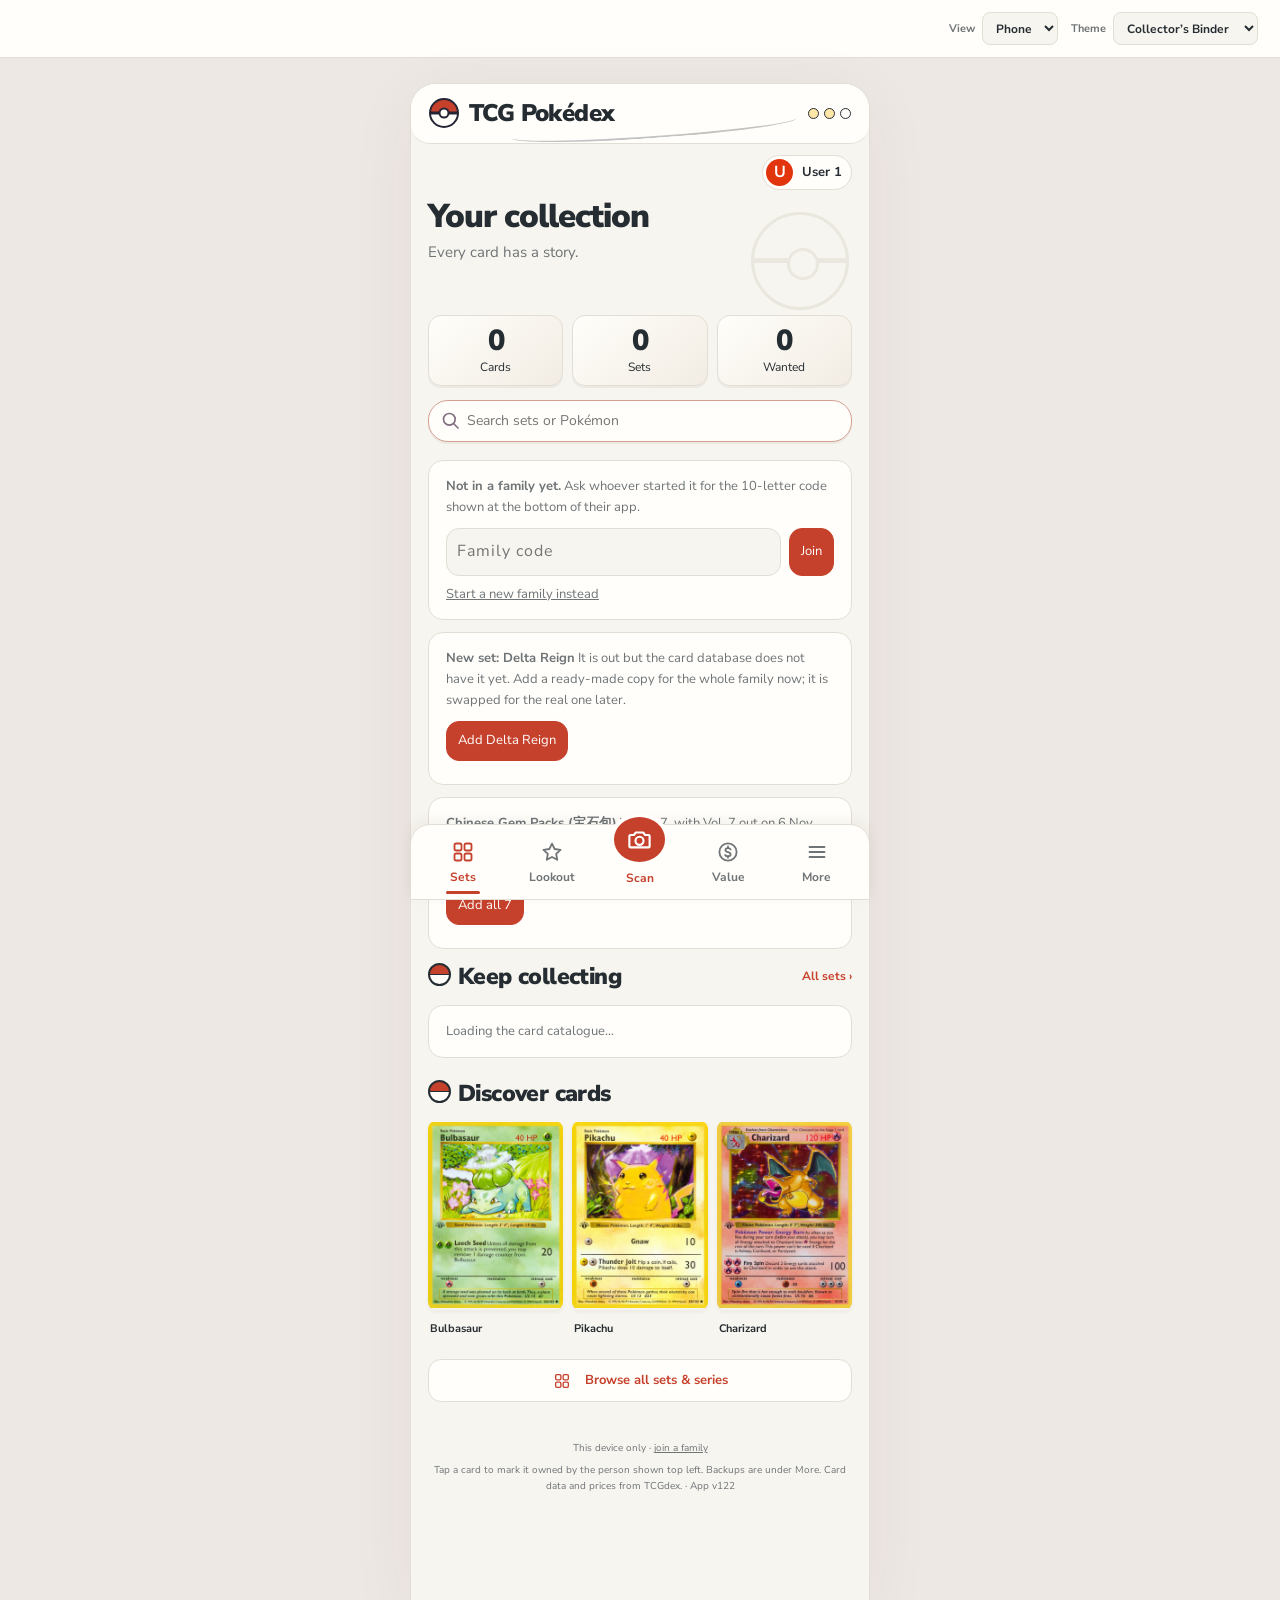
==== commit d29d57be: "v122: regional sets open on their own language, one-tap relabel of English ticks, Quick tick asks be" ====
--- a/index.html
+++ b/index.html
@@ -630,7 +630,7 @@
 
 const SAVE_KEY = 'tcgPokedex.v2';
 const OLD_KEY = 'tcgPokedex.v1';
-const APP_VERSION = 'v121';                    // keep in step with VERSION in sw.js; shown at the bottom of every page
+const APP_VERSION = 'v122';                    // keep in step with VERSION in sw.js; shown at the bottom of every page
 const LANG_KEY = 'tcgPokedex.lang';
 const FAMILY_KEY = 'tcgPokedex.family';
 const CURRENT_KEY = 'tcgPokedex.current';   // which user this phone is — never synced
@@ -2194,8 +2194,10 @@
   if (set.custom && set.parent) viewLang = null;
   else {
     const held = Object.keys(langCounts(id));
-    setCardLang('en');   // a set always opens on English; the other languages ticked here are buttons at the top
-    viewLang = held.every(x => x === 'en') ? null : 'en';
+    const rl = set.custom && set.region ? regionLangOf(id) : null;   // a regional set (Gem Pack…) is printed in one language: ticks there are recorded in it
+    const open = rl || 'en';
+    setCardLang(open);   // other sets open on English; the other languages ticked here are buttons at the top
+    viewLang = held.every(x => x === open) ? null : open;
   }
   renderSet();
   loadDetails(set, cached);
@@ -2220,7 +2222,8 @@
   const bar = el('div', 'seg langbar');
   const add = (label, on, onclick, title) => { const b = el('button', on ? 'on' : '', esc(label)); if (title) b.title = title; b.onclick = onclick; bar.appendChild(b); };
   const held = Object.keys(langCounts(rootId));
-  const langs = [...new Set(['en', ...held, ...(!onEdition && viewLang ? [viewLang] : [])])];   // English, then only languages already ticked here (or just chosen with +)
+  const rl = set.custom && set.region ? regionLangOf(set.id) : null;
+  const langs = [...new Set([rl || 'en', ...held, ...(!onEdition && viewLang ? [viewLang] : [])])];   // English (or the set's own language), then only languages already ticked here (or just chosen with +)
   langs.forEach(l => add(langLabel(l), !onEdition && cardLang === l, () => pickLang(set, l), 'Cards printed in ' + langLabel(l)));
   childrenOf(rootId).forEach(k => {
     const cs = state.customSets[k];
@@ -2260,6 +2263,18 @@
   sh.querySelector('.x').onclick = close;
   sh.onclick = e => { if (e.target === sh) close(); };
   sh.classList.add('open');
+}
+// every printing of every card one person has ticked in a set: change its language mark from -> to (both kept once if a card already has both).
+// Returns the old marks by card id so it can be undone.
+function relabelTicks(setId, from, to, pid) {
+  const key = setKey(setId), mine = (state.owned[pid] || {})[key] || {}, before = {};
+  Object.keys(mine).forEach(id => {
+    const m = marks(mine[id]), next = {}; let hit = false;
+    Object.keys(m).forEach(v => { const ls = langsOf(m[v]); if (ls.includes(from)) { hit = true; next[v] = [...new Set(ls.map(l => l === from ? to : l))].join(','); } else next[v] = m[v]; });
+    if (hit) { before[id] = mine[id]; mine[id] = next; sync.writeCard(pid, key, id, next); }
+  });
+  saveState();
+  return before;
 }
 function ownedCountAll(setId) { return Object.keys((state.owned[state.current] || {})[setKey(setId)] || {}).length; }
 
@@ -2500,7 +2515,7 @@
   if (ui.rarity || master || colourAll || ui.sort === 'price') tb.classList.add('on');
   controls.push(tb);
   if (quickTick) {
-    const bar = el('div', 'qbar', '<span>Tap a card to tick or untick it · ⋯ opens its menu</span>');
+    const bar = el('div', 'qbar', '<span>Tap a card to tick it (tap a ticked one to remove, it asks first) · ⋯ opens its menu</span>');
     bar.appendChild(cardLangSelect());
     bar.appendChild(makeButton('Done', () => { quickTick = false; quickKeep.clear(); renderSet(); }));
     controls.push(bar);
@@ -2539,6 +2554,16 @@
   if (colourAll) cb.classList.add('on');
   acts.appendChild(cb);
   acts.appendChild(makeButton(lbl('print', 'Print placeholders'), () => { close(); printPlaceholders(); }));
+  // a regional set (Gem Pack…) holding English-tagged ticks: relabel them all in one go
+  const rl = set.custom && set.region ? regionLangOf(set.id) : null, wrong = rl && rl !== 'en' ? (langCounts(set.id, state.current).en || 0) : 0;
+  if (wrong) acts.appendChild(makeButton('→ Mark the ' + wrong + ' English tick' + (wrong === 1 ? '' : 's') + ' here as ' + langLabel(rl), () => {
+    if (!confirm('Change ' + wrong + ' card' + (wrong === 1 ? '' : 's') + ' in ' + set.name + ' from English to ' + langLabel(rl) + ' for ' + me().name + '? Nothing else changes, and you can undo it straight after.')) return;
+    const pid = state.current, key = setKey(set.id), before = relabelTicks(set.id, 'en', rl, pid);
+    setCardLang(rl); viewLang = Object.keys(langCounts(set.id)).every(x => x === rl) ? null : rl;
+    close(); renderSet();
+    quickUndo = () => { const mine = (state.owned[pid] || {})[key] || {}; Object.keys(before).forEach(id => { mine[id] = before[id]; sync.writeCard(pid, key, id, marks(before[id])); }); saveState(); if (window._set && window._set.id === set.id) { viewLang = null; renderSet(); } };
+    quickToast('Changed ' + Object.keys(before).length + ' card' + (Object.keys(before).length === 1 ? '' : 's') + ' to ' + langLabel(rl));
+  }, 'Cards ticked in this set as English prints become ' + langLabel(rl)));
   acts.appendChild(el('div', 'hint', 'Languages and editions of this set'));
   acts.appendChild(languageBar(set));
   sh.querySelector('.x').onclick = close;
@@ -2632,7 +2657,9 @@
   const set = window._set, key = setKey(set.id), pid = state.current, id = card.localId;
   // what the card held before, so Undo can put it back exactly (printings, languages, lookout, being-bought note)
   const prev = ((state.owned[pid] || {})[key] || {})[id], wished = !!wishedBy(pid, key)[id], bought = buyOfKey(key, id);
+  // tapping a card that is already ticked would remove it: ask first (a stray tap must not remove one, and the toast can be off screen)
   const on = !ownedIn(set.id)[id];
+  if (!on && !confirm('Remove ' + card.name + ' (' + cardNum(card) + ') from ' + me().name + "'s collection?")) return;
   setCard(pid, key, id, on, on ? primaryVariant(card) : '*');
   quickKeep.add(id);
   refreshCardNode(card);
@@ -2651,13 +2678,14 @@
   };
   quickToast((on ? '✓ Ticked ' : 'Unticked ') + card.name);
 }
-function quickToast(msg) {
+function quickToast(msg, noUndo) {
   let t = $('qtoast');
   if (!t) {
     t = el('div', '', '<span></span><button>Undo</button>'); t.id = 'qtoast'; document.body.appendChild(t);
     t.querySelector('button').onclick = () => { if (quickUndo) quickUndo(); quickUndo = null; t.hidden = true; };
   }
   t.querySelector('span').textContent = msg;
+  t.querySelector('button').hidden = !!noUndo;
   t.hidden = false;
   clearTimeout(quickTimer);
   quickTimer = setTimeout(() => { t.hidden = true; quickUndo = null; }, 4000);
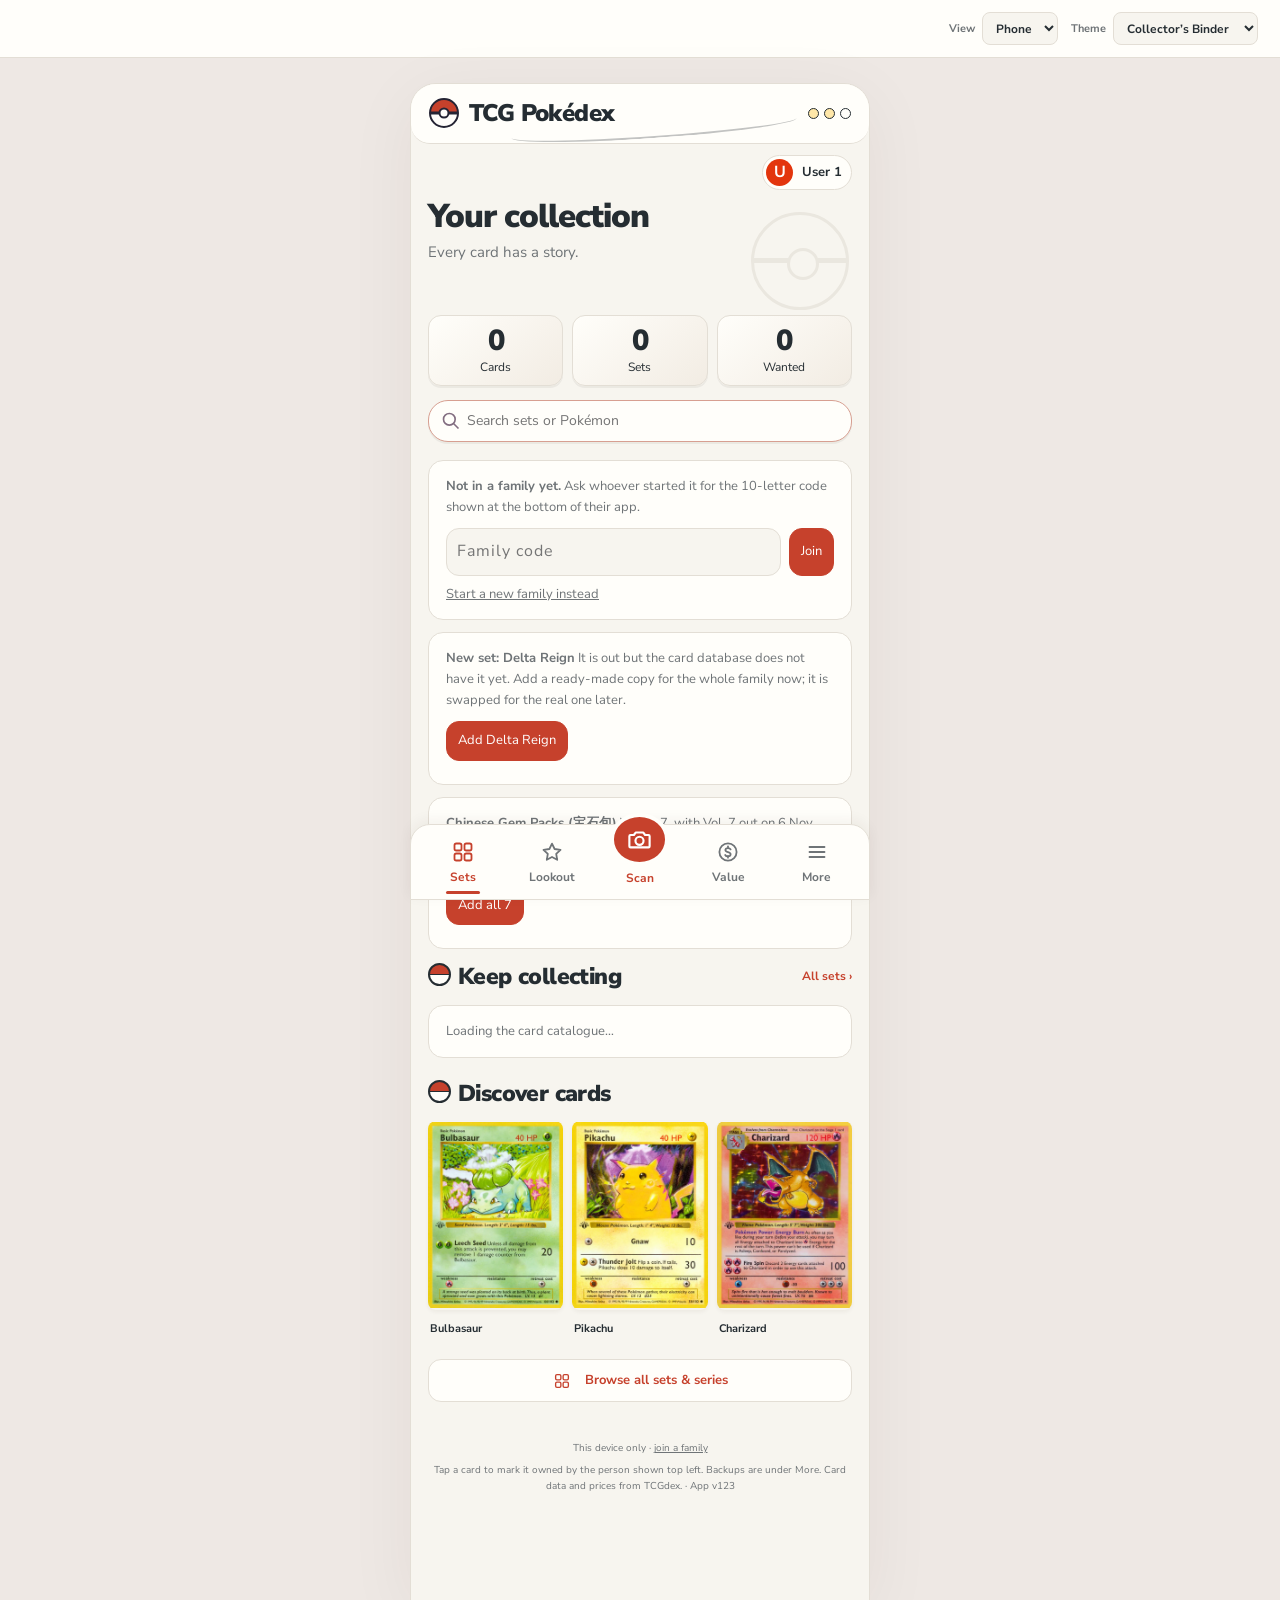
==== commit c4cd5db3: "v123: Chinese editions (30th-C, 30th-DC, 30th-P) open on Chinese so ticks are not recorded as Englis" ====
--- a/index.html
+++ b/index.html
@@ -630,7 +630,7 @@
 
 const SAVE_KEY = 'tcgPokedex.v2';
 const OLD_KEY = 'tcgPokedex.v1';
-const APP_VERSION = 'v122';                    // keep in step with VERSION in sw.js; shown at the bottom of every page
+const APP_VERSION = 'v123';                    // keep in step with VERSION in sw.js; shown at the bottom of every page
 const LANG_KEY = 'tcgPokedex.lang';
 const FAMILY_KEY = 'tcgPokedex.family';
 const CURRENT_KEY = 'tcgPokedex.current';   // which user this phone is — never synced
@@ -2191,7 +2191,7 @@
   details = (cached && cached.cards) || {};
   presetDetails(set);
   // the language switch starts on what this set holds (no question asked); a regional edition is its own set and has no language view
-  if (set.custom && set.parent) viewLang = null;
+  if (set.custom && set.parent) { viewLang = null; const rl0 = set.region ? regionLangOf(id) : null; if (rl0) setCardLang(rl0); }   // an edition records its own language (it used to carry on with whatever the English set had: English)
   else {
     const held = Object.keys(langCounts(id));
     const rl = set.custom && set.region ? regionLangOf(id) : null;   // a regional set (Gem Pack…) is printed in one language: ticks there are recorded in it
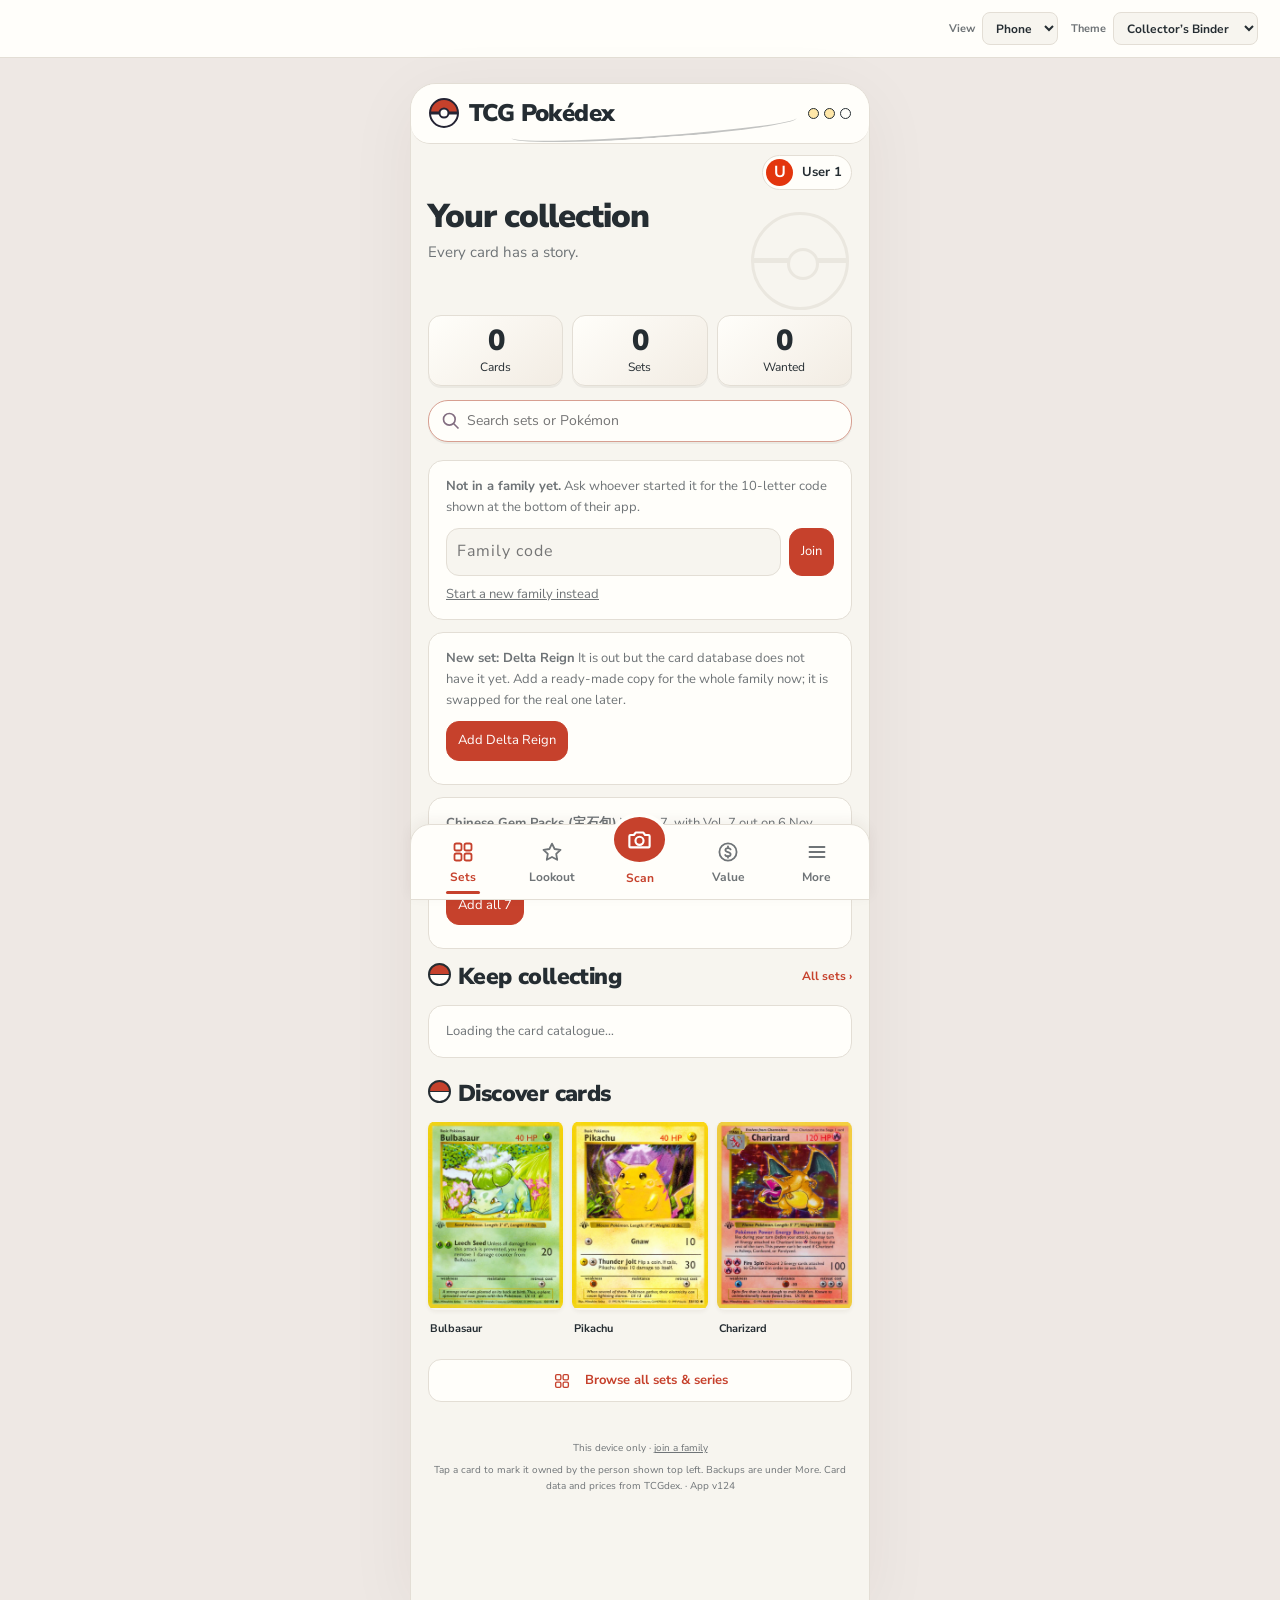
==== commit f6494639: "v124: edition pages no longer show a Simplified Chinese language button that jumped to the English s" ====
--- a/index.html
+++ b/index.html
@@ -630,7 +630,7 @@
 
 const SAVE_KEY = 'tcgPokedex.v2';
 const OLD_KEY = 'tcgPokedex.v1';
-const APP_VERSION = 'v123';                    // keep in step with VERSION in sw.js; shown at the bottom of every page
+const APP_VERSION = 'v124';                    // keep in step with VERSION in sw.js; shown at the bottom of every page
 const LANG_KEY = 'tcgPokedex.lang';
 const FAMILY_KEY = 'tcgPokedex.family';
 const CURRENT_KEY = 'tcgPokedex.current';   // which user this phone is — never synced
@@ -2223,7 +2223,9 @@
   const add = (label, on, onclick, title) => { const b = el('button', on ? 'on' : '', esc(label)); if (title) b.title = title; b.onclick = onclick; bar.appendChild(b); };
   const held = Object.keys(langCounts(rootId));
   const rl = set.custom && set.region ? regionLangOf(set.id) : null;
-  const langs = [...new Set([rl || 'en', ...held, ...(!onEdition && viewLang ? [viewLang] : [])])];   // English (or the set's own language), then only languages already ticked here (or just chosen with +)
+  // English (or the set's own language), then only languages already ticked here (or just chosen with +).
+  // On an edition's own page there are no language tags to pick: English there means "back to the English set", the editions are the other buttons.
+  const langs = onEdition ? ['en'] : [...new Set([rl || 'en', ...held, ...(viewLang ? [viewLang] : [])])];
   langs.forEach(l => add(langLabel(l), !onEdition && cardLang === l, () => pickLang(set, l), 'Cards printed in ' + langLabel(l)));
   childrenOf(rootId).forEach(k => {
     const cs = state.customSets[k];
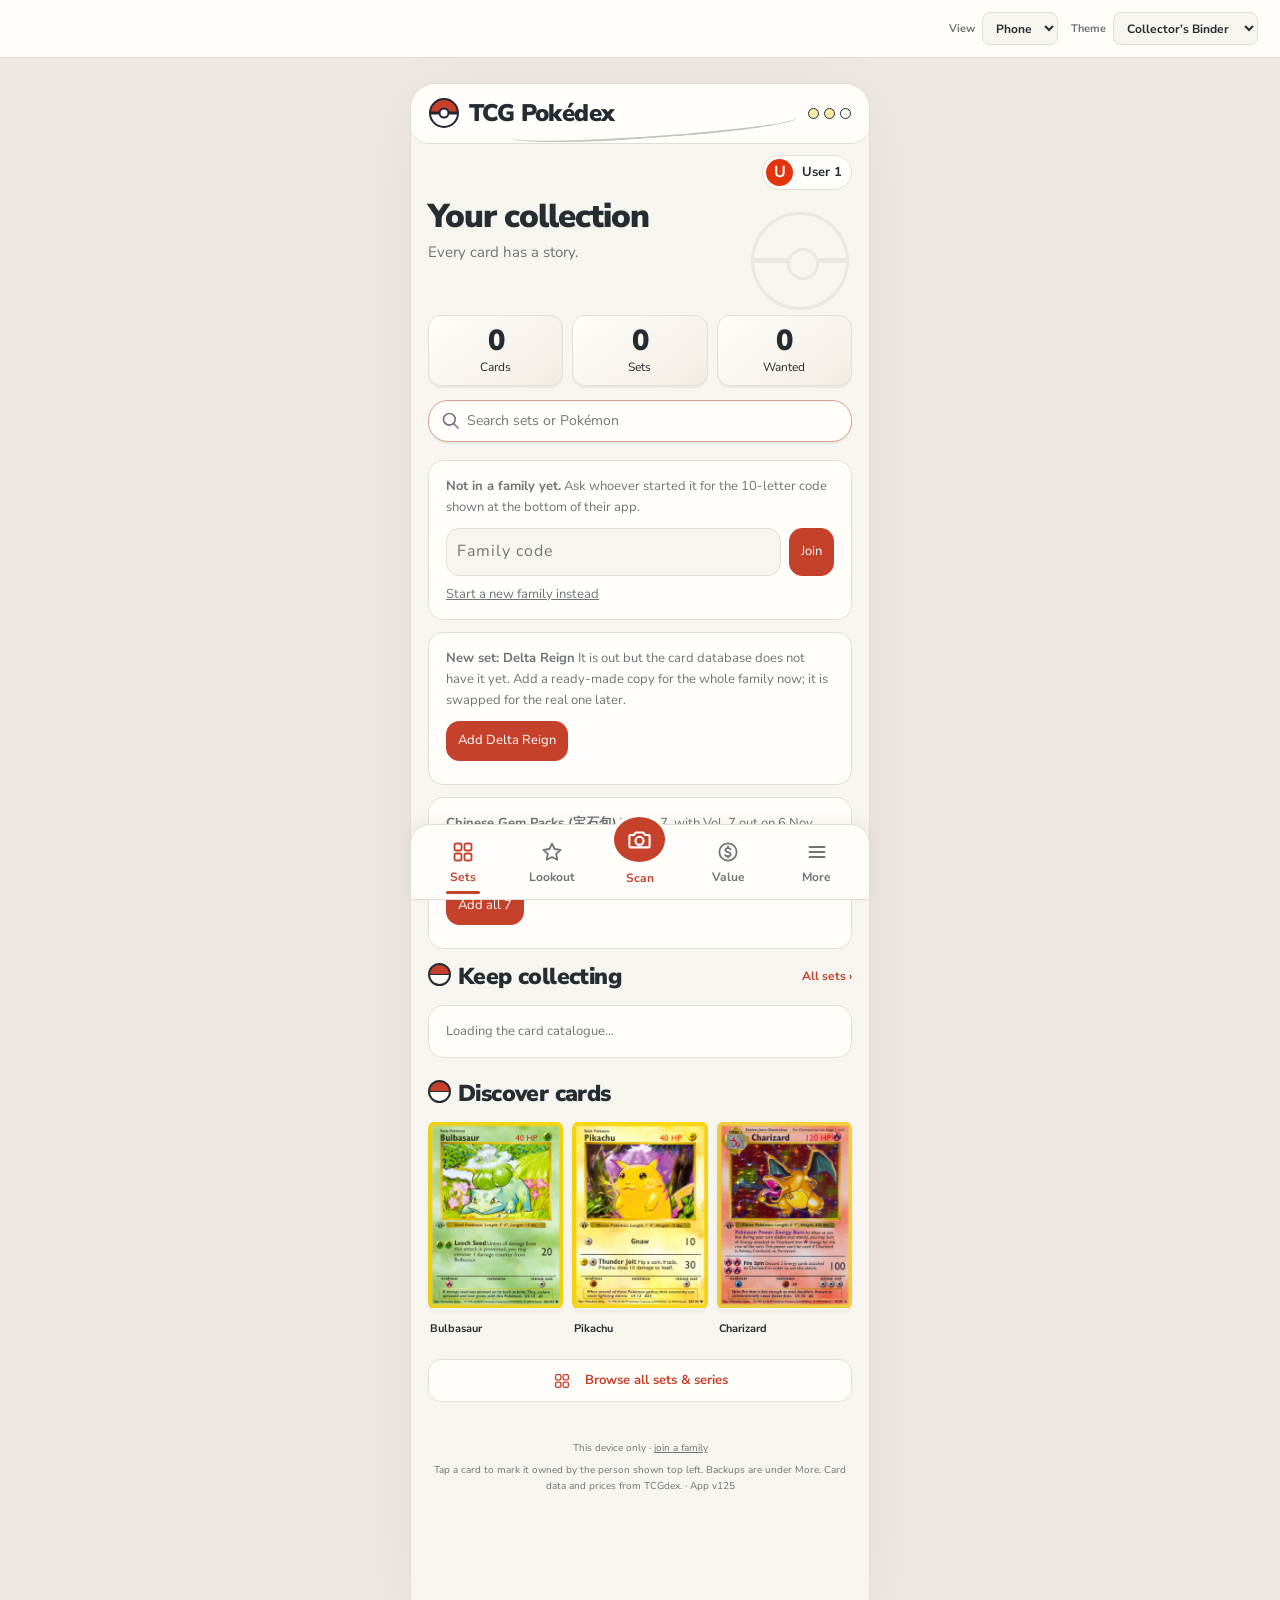
==== commit 7e1e179d: "v125: Chinese 30th Celebration uses its real card pictures; 101-103 names and energy numbers (169-17" ====
--- a/index.html
+++ b/index.html
@@ -630,7 +630,7 @@
 
 const SAVE_KEY = 'tcgPokedex.v2';
 const OLD_KEY = 'tcgPokedex.v1';
-const APP_VERSION = 'v124';                    // keep in step with VERSION in sw.js; shown at the bottom of every page
+const APP_VERSION = 'v125';                    // keep in step with VERSION in sw.js; shown at the bottom of every page
 const LANG_KEY = 'tcgPokedex.lang';
 const FAMILY_KEY = 'tcgPokedex.family';
 const CURRENT_KEY = 'tcgPokedex.current';   // which user this phone is — never synced
@@ -892,6 +892,9 @@
     if (!ps || !ps.fix) return;
     const key = setKey(id), cards = state.custom[key];
     if (!cards) return;
+    // a list can also be corrected in place: a card whose name was wrong, and where the printed numbers start with no total
+    (ps.rename || []).forEach(([cid, from, to]) => { if (cards[cid] === from) { cards[cid] = to; sync.writeCustom(key, cid, to); } });
+    if (ps.plainFrom && state.customSets[id].plainFrom !== ps.plainFrom) { state.customSets[id].plainFrom = ps.plainFrom; sync.writeCustomSet(id, state.customSets[id]); }
     ps.fix.forEach(([from, to, name]) => {
       if (cards[from] !== name || cards[to]) return;
       cards[to] = name; delete cards[from];
@@ -930,6 +933,8 @@
 // (0107 = group 01, copy 7) printed with its own total per group ("0107/07"). runs: "group/total: name*copies; name…". picks: the pictures that are known
 // (first copy of each name and the last copy of each group; the copies between share the picture before them). From tcgcollector.com.
 const GEM_VOLS = [{"n":1,"runs":["01/09: Sprigatito*9","02/08: Floragato*8","03/09: Fuecoco*9","04/08: Crocalor*8","05/09: Quaxly*9","06/08: Quaxwell*8","07/09: Captain Pikachu*9","08/05: Vulpix*5","09/05: Pawmo*5","10/05: Fidough*5","11/05: Sudowoodo*5","12/05: Rockruff*5","13/05: Paldean Wooper*5","14/05: Maschiff*5","15/05: Chansey*5","16/05: Lechonk*5","17/04: Poké Ball; Great Ball; Ultra Ball; Nemona","18/06: Basic Grass Energy; Basic Fire Energy; Basic Water Energy; Basic Grass Energy; Basic Fire Energy; Basic Water Energy"],"picks":"0101:d17d15bdcf0e9a00c90dd5d14dfbb9aabaac2d281276c6ba883d3234151110f6 0109:f6fa1125b0d1c74367662065b80669a86ffd2d42a9b0edbc58055a5dbfb70e1b 0201:4fe83598ad2ea5098dd5dfab19895cae4869af8f9ceba0b7b7aed65bdb430d23 0208:8fb1234fc03cc38a1bcde7e2779d701514870ebc5e8acfd35ad5f255cd25b951 0301:a5932a3878f37c639c1bb0a878f6a93f52bb87b5869b089c32c5e0b591d60d70 0309:c429aeb01c3352575b27c16af596ac14c2a6ced706fad7ff26800ac462ca4b3d 0401:602a544029ce5085134db6cdc4c91442f2a955cbcbe797f67e6a2166cc043932 0408:3d095eb97010c2cc5bd79d28baf4ed93042aee0907d6c4a3ffac7350424213cf 0501:14cfe35de0a952c72485832de4309ab55ea719a697eae5c4c1dea0c28f74e0cb 0509:7648cd000f05686e9e2b9038215ffe9d321aeb69a3fb468214b7457a4fc53c65 0601:5fde8be277c7c5f747ce7a2a5b16d28bfbdc96f353dec84e4c33d204fe723312 0608:7b8f9796bf9c544d07dd4934505c1e64073ba7e622b2f911415b742031250ee4 0701:c5cd83ee2591da20dc70f18b61926cb3436fff32ad36e74772ddadf02584a2f8 0706:a515b0c44840e339c7e650f9c67a1586558cbfb04b12e431e09612d31ad30c08 0707:ff471f149cdb4b81221a1d4a83cbd222ff02f7214e1e3762117d8d9d580e3648 0708:8d8d56955c3e03e1fc587730e20185ede28b2e1d1d57f04abd143444df62a9ef 0709:3842f29459e3723f4608371f78ef3c874789f4bca2fe8e7f766a9edafa9dbf60 0801:9d5a70d27b8f33ab6935f6ca60802427d3b836e7cf9f6a2c6f6e570daabff2a1 0805:92fcfdea2b01104c4038d6be8de4ff68a97d81b28df2a388a8dd141793149cbb 0901:66f36f59c08426f5943e64398ebebf9bc527b36c6d41c15c2e6ab730969b0278 0905:f86365b741ffde1711d6263a9dcea46cc85f59ebec5446f7fbecac8de6cf06ad 1001:ec85f5dd5eb0fd783068ff4a314237b5b3a93e1d561e7f38dbbd2d5e440dd5ba 1005:742a8332e36d5e13560e4f59364394b6aa2fd0038bc3f1fbf0f14f5c0b5e85b8 1101:4fec75b6470a88b06126c3ce5d7670b502db80ef0f55bafeecae142570d43bba 1105:2ec2e1504bb92fa71866d7e52083dcaca55d817f79bdfc45df09d15bf1e0a792 1201:f20ba6fd79d29b824a582acbb826656e24844800984c0491117ffc32271fb38f 1205:3a1035f449ab2d8a79a6981bb5f11c65d6fc81f86f28ee50f263d50b6eb98477 1301:1dfb2cea7cb2ed7a773e4fdd298968544a48c19623e2828db0e67f1b3744a835 1305:00a34a902cf0eed94ab3c7e9206ed74b0191dc303da73c9220d39ede8e54f1bc 1401:1ceae3efd3744104c3130a2976d0298969d20facb1b63a2413d7c5cddfa61240 1405:50bbb3afdea39704486b9155e2ab52a93f515d4c4183141cd6a0ff49ec947164 1501:ce16a82e29654947c829d9a5fb136ddd673034342748c6877aa696fff22c3935 1505:72ff39efab5644b28741ddf1eb61af2eba0d2e03c1267ab75cba708d2fee7b20 1601:a342f3c965fbefe37fd2f4e2f99c7e30e16ab1b8c3e2723e248f367b0889cab2 1605:8c0035275a69a93737e1ffdf338697f57f3a1f0a18104b60f0e441423cc8798c 1701:a7a160ced0219a048643f78b551edeeecb425c80eb94f22a66186eee26164e0a 1702:f5bf09d05d6be638472ad048cbaa518e174673eaceb4d74ec1ba26f9fced01ba 1703:73687e161abf5c0b08f0d3a780f9038a558b8a2f49aac982b560421c324b1227 1704:beefb1fee59418c023de5c7c4eb042ed3832551e2340d28bb16f4b4579ec9d65 1801:d5d2a0ed2d4660bd78178ad0a898967b6b3d5df0b3109a42aa5ee947b348818b 1802:dcf734ede1266c0d84d767780be6d43cb5a292980495ec4c21a7a3267412db9a 1803:721e9415a300d925e32834927deb46f02ee6dbe5582c75d30af16a9b01f34c67 1804:9dd71f1051ed659960af82a69490787c2b67d1c2a63754e4bfbf70fd6d752600 1805:3c801b7fa576184035cd8790cea1341228693435ac671dba2bebb2295a377189 1806:3bfd9302746498c6df1fab8c118cba7cb66c8760637554f95a3bc2d45d2476c0"},{"n":2,"runs":["01/15: Eevee*12; Eevee V; Eevee VMAX; Eevee","02/14: Vaporeon*12; Vaporeon V; Vaporeon VMAX","03/14: Jolteon*12; Jolteon V; Jolteon VMAX","04/14: Flareon*12; Flareon V; Flareon VMAX","05/14: Espeon*12; Espeon V; Espeon VMAX","06/15: Umbreon*12; Umbreon V; Umbreon VMAX; Umbreon","07/15: Leafeon*12; Leafeon V; Leafeon VMAX; Leafeon","08/14: Glaceon*12; Glaceon V; Glaceon VMAX","09/15: Sylveon*12; Sylveon V; Sylveon VMAX; Sylveon","10/04: Poké Ball; Level Ball; Quick Ball; Penny","11/06: Basic Lightning Energy; Basic Psychic Energy; Basic Darkness Energy; Basic Lightning Energy; Basic Psychic Energy; Basic Darkness Energy"],"picks":"0101:ac0285cbbb5b3e32d3465a4a9dc7ad23553568a4193121b46b09e136203e24b2 0113:54d64f821bc4ba1443763f8498076122ab33550ae17394e501ef8c018e58aa15 0114:ca377d97ccbc07ad4189ca3d0d8137f4cf76e395c251517733059d03daabdf37 0115:f1734dcc8476e9903cefb782b2cd5c765ecb5f53c668a0407a79188ddab444c9 0201:19d159608e4c1675aba40e222e65dfb024b4f2dfd099991e9d21eeed97751a6c 0213:642c7266b4d5ce2b157105f7cd6382b327fcdec049570d7f4e8a50443089ddfa 0214:384c2b8334c273435aa03b9c733fcd02206ccedc6b402d0b2e721440421ce908 0301:0d8b67008157ab793a191d13f94e7d841200d5f2dbda3c1e1dab2edbc5917726 0313:e4a88716904a722bc3d6ba6c0fcd43551a51f2aaf5dbff7dadd8f41b42d164db 0314:e7b98c5c69539b93168ecb18f94251d877eaf87dc6dfb5027fc114c81915450a 0401:f73b6a3d97c24d3f772dfded2cdee94d1c43a8717f2cca730a0eba2368b0fbc5 0413:9f6f69b6cc6f249d9539443ff6ca046ff3a9810d68f4e499c5ce43e781759216 0414:481ea7e55cdfe21daea64fee153ef4c90ac920bd7264f34daafb9773402a429e 0501:1dff5c974ce12a804b0f8a2cc6206c73f5ae1713b06409d913f8015933f6c5ba 0513:1882f20a34e3e5184deade03316032ab0de7c143c08d4637e5c037be30fc007d 0514:db226226188a775eae21ec8830d373b1d5038a5ee8d0100f5ab656436a773032 0601:c2d0a0566ebd311324025eedbd581281276720b3d9ac3ac85b34bcfa2debad99 0613:f4368b64a783bc0cc13179cea93b27004ec63cbc91f3cfcb187f2a473753c855 0614:ccc8e047473746d0cb6f081e8ba977fa264c8387580f1c6132caf7307f859224 0615:3b955dadc773c17e915621f29a7ff6c3b7dedae43ead9bb6c2241cb58c26f9a4 0701:7d8ea5b4e2e0ee1a4b0a3890d91efb2cc41ede8ca0cfd51a717230459a9dbdc5 0713:9d6d5fbdb5317ab7166eccaf28503da20cc37f852d4af2db7a95551bf1554eba 0714:e7f045ba30a22cec032a61b69d3d1d100f63b7e3e6e9798ea431b1f2ea54adf4 0715:45e992c2317d9126e9636756c6a4ca7202070a8e996744e394a65290782c1e46 0801:57105b857fd2b8d89f27fd9a002f0aae446a65833e633064fc5bb69cc246a466 0813:a72bec3b9e39478fc9f89199cb9342c920ec3c564ae51839cfa18deff891c48d 0814:326df4f6ec06808e1b2e027f44e907c58d680497cc9bebfb9f15c54d57be6cc0 0901:cac60339161a294fbca566168ab175ef1ecfe4c7411f10557010e09dcca911a7 0913:b5a2da42e8cf45d9b59351ba33c76266f25139fe9293685e1905582b3571fb67 0914:9ee76a19e08b8be15c2f0ef1837f1d55fcb4ed287e97de09a2f7c2d7177a9233 0915:4c0efbc7747bc22bb56eba542bece93efaf32dbd03ffc5574cfa93d8733e746f 1001:646a8bd2cb9766853bd3e11a7c21e54d3a2ba78f845086621db3956fdebd342b 1002:9386f731f8cd411685df71ff323bd9c491f1cee7b8057ad8d26d6bc85c8dc78e 1003:463548de969a898a5d1bd12eea4f61b90d103d1c58e46a441eaf53a9a8d76866 1004:fc68da2592e406aac6302df3f1367cfcda14502d1f99af455c298bddb8058988 1101:4abe5cf5252aeaff837f336eefe23f001567fad161e235c5accacb1271da4ff8 1102:4807801748fb2bb34c3bef4fa4373376ec8340e9b89b5f954840a45d1fa881cb 1103:0d0a30dbb89751d71a9bde87273c1c9d9c39640eaf10c727ddf713e3f6b4ca8d 1104:2a92d22ca37f580794e658e34cfbd154cf3217d800ef8daa6ae5ef8ab26fc54d 1105:3e089151179f0de373f42d3caeeb96e7a066ec4c4a25ee96c10bc671f82c435b 1106:d49210c07aa2802d511f54ca599bb13b8b22a7adb5d4780edb32569266070288"},{"n":3,"runs":["01/07: Clefable*6; Clefable ex","02/07: Meowth*7","03/07: Gengar*7","04/07: Cubone*7","05/07: Houndoom*6; Houndoom ex","06/07: Gardevoir*6; Gardevoir ex","07/07: Banette*6; Banette ex","08/07: Absol*6; Absol ex","09/07: Mismagius*7","10/07: Darkrai*6; Darkrai ex","11/07: Chandelure*7","12/07: Lycanroc*6; Lycanroc ex","13/07: Mimikyu*7","14/07: Morpeko*7","15/07: Ceruledge*7","16/07: Greavard*7","17/07: Houndstone*6; Houndstone ex","18/07: Annihilape*6; Annihilape ex","19/04: Super Rod; Nest Ball; Switch; Arven","20/06: Basic Fighting Energy; Basic Metal Energy; Luminous Energy; Basic Fighting Energy; Basic Metal Energy; Luminous Energy"],"picks":"0101:864d622c83a2e8ea13bc80b325d405f843289046fa79338de48b79a0f9e559d8 0107:a0ab0077be0c5ff3e568176af479d73b4a2f4702ef20c6af9c8ab4fe34d84903 0201:93b598f70a869b7b7a79dc44fe89488e2441a552f431a8d54d67ab05aaa55852 0207:4485aa9da97326f3f36341348e405d6b45c40ccbaccd0801fa9e00206cb84d7c 0301:85f0d0edae96b9faddf3c76cd0c84edb329edc04bd614d9c3a96f56b877a49de 0307:3467a22f86c58097c5a6b455ffee7150ef4f78da34d444be55f1e05fbd1bac34 0401:1f1ded3dc91d16be5cbb191df9acb6aa7e629deb798d5de94bbc665d6aa06791 0407:97ef119afb93d6d63a4ca1b8507aa12ce2edc8021ecf29193067a0327de8d9db 0501:5082f6f9eaca816a2bb530cce6d9e9860f1fdd4e93ffafd6e043fba0367e2e8e 0507:7e1fea93101a35613203d645d4d5389cdad7933569b369a18588423a7e3a7a52 0601:45ba91e3854e746ef6d5a50ea601fd69f81d6b7c07793ac893cb08e46b83b996 0607:1f87d538bb00dc4557a59508a7567f2b928b24221e5d6515e45e24b5a37e0fa2 0701:994db21a01e580c531bca8fe8a2f54315b4307f7fc5e564637c76f11f58e648b 0707:3984b4c3921f4b7c79e838931a891e42acc922b4a0b20b49b01a082db7c07bb0 0801:66f9fb1273e013ccb2576082004eedf55f5c6b08894da5c4db2fa482fa4c5bcd 0807:5423ad5b5a0068d5665a6e959204019f4c7df9ec6b43ef1d3365dd75bfd937b6 0901:e10b341be03d5cc5f705d99a18a4c610c099fc36c16790929aab736279ec4928 0907:cd6a3a1e18b2318452c829c6de1dcd1398596c926a9a48e1819c9b4c16b9575b 1001:a4ae2fb852cc22b4861353dcbff9b8a871e14d5fba5a765b836cbdb667e5b37b 1007:4302774cbad0a8b4b7baf05a107f7cc74dad311b0d667348e880cc5bc9c74970 1101:ded2ccb066f059d8067fcac4b59726f5b860be1ea36cde1342a792f532c560a4 1107:756ae213faa0812426bfdbcc719f77ba4b6c978adf0c4c98d69fbc0f2ea6e7ac 1201:2098b14df2a21ac295f61709e2053a498d9e8f8fe55328cd8591448f33af25eb 1207:9c22b74f4a5cd9c4ac793734503fa67442a77e4dc33b942f0c8cb96106d514f0 1301:6592219e3d67c407f0202c7ecbc56e2e6b24f5b6b51a0e47d617c2c93ef3b87b 1307:5e5eabb62c3c1e293077cfe31733d9d29ddd040e9f68dba5ce2e2ff1e28e44c9 1401:62676b8dd173d512f26c07d0b10355d56f9ccb7ae9f958e5dc707edc957173f8 1407:62e3309dc9602a72175feb0b00caf4fdd3cdc5923faa582d0243d66937c84f55 1501:e15e99a99609aeb252a1af2f80e1e1781ea9622a8584ee009e4ee58d4c24e5ea 1507:829882a8d3b207e65e3a034d519ef3702c38d692c7795d7c129c8dd93d40db89 1601:bcf5c1c420d63938d65620ed6846fc78ba67626095632b6d402dc3917d33b532 1607:10901b4a14b51ef62127fdbf4a2b844cc3c978b37a518507e15cd53ef9bcf7a9 1701:39e0bee809eb64aa29575415a2d84f9b82ccdce7da752f52197a264b153cdedd 1707:ee0d90d7630f451aa3ce678da32d17d5be762124760944d87afbbfb1e6e29db8 1801:e88f8215f19ffeaae1471d33032f6e147b21fae7ed51b49a4efa38fc10926b83 1807:d0dae30b84492be07e99dda1df8940d8f837df787f9b865ecaacf622166f9e14 1901:335d3702e1370b9787999d1953e9d6d422c2386fd16a65c7bd9ad8c9f221054c 1902:96b0a6fd4e6f4228ba7a42c33d7470e48ae801a3a81ddd7c5a1c82433d2dd7f9 1903:1f61c1142e34ad917eae1b2b0a5c19c1f4d8ff5a0b117c1202203b7abf94596e 1904:4ba1cd0eca68927d10f0a8a432b50a0de5a5e6fb14f2416e302071c496da7592 2001:9b2da515e82c02570ce687ff275152148cd6235f5b6704a22ce41db8846e8315 2002:a92b1015db76a30be2ab8d630fc4fa10f5cf11e8a75755575bb59ae140096127 2003:82f4031db6064bb0df40a6a080d08138b456743baec01f5e48403df0cc6f96c0 2004:2c61052be9cf3eaffb6cbd0b2d54f6535eba44634309eb3a14513b623ba048c2 2005:8fca0f94c0b0d8d3c45e2e7ae0494a5c6cc46f51b776b4608d0b34794a95eb8f 2006:3953ccc5fb3f5271a616b3381ce36fb66c46d46d7fc0e4633d76ae81fd8905da"},{"n":4,"runs":["01/07: Ponyta*7","02/07: Lickitung*7","03/07: Pinsir*7","04/07: Eevee*7","05/07: Paldean Wooper*7","06/07: Torkoal*7","07/07: Relicanth*7","08/07: Grotle*7","09/07: Infernape*7","10/07: Chatot*7","11/07: Probopass*7","12/07: Froslass*7","13/07: Phione*7","14/07: Excadrill*7","15/07: Minccino*7","16/07: Cinccino*7","17/07: Deerling*7","18/07: Sawsbuck*7","19/07: Heliolisk*7","20/07: Litten*7","21/07: Charjabug*7","22/07: Cutiefly*7","23/07: Mudsdale*7","24/07: Meltan*7","25/07: Cramorant*7","26/07: Snom*7","27/07: Enamorus*7","28/07: Flutter Mane*7"],"picks":"0101:9df2aa1e2e7625fe4ab46b8e98aeef979c373c90ddc5673a941d20268e9d233f 0107:d1973e960ee4829b8a247e4e47069512533a35ee17f70843bc9048bb4103dbe3 0201:f7aec7470e15e414cae3f979129bec8e2b4f42a6672cab12abe505d3b42293d5 0207:1eda4917e87c39c45da3ecb7740ec44c5190483fa9ef645fa583bb014d8ef34f 0301:9e56aa90c16da66f4a878f2cd49b14af11314208fb565891a44c041f14697d60 0307:c7839bd9b8ea1437782b179cce5d105b3016ba725ae1c5ba225e0b4a599258e5 0401:aabe3f5fc14af0d73f07c9a0090e30e9f43805ab36a3222294f06d80521161af 0407:fcc6537c499c88e52997052dcdde4c132000e34ffcfbd82942c7a54190c7a875 0501:b395766e2b08d069f572cc32398ab90c76c9cbdcb3d6266201e0f690f311cb7f 0507:7ac4c367443d17634e0e522fc9a7bc5730f2ff61ec69ca01a1958f1c17e146ea 0601:b0de5ddd1ce1db24f88708452a130fe59223281bb6ac3b02ef31e60ee5cc116a 0607:fb20edf05cc83502d73e7cb5c690ba6df1ee9fc88734d2064d90ae21a983c44a 0701:355aee861f45fe7d704f44a0647be1003a2338963c80b57f38e3d77e5d1ec1fc 0707:72caf6b5fd02e3aeb5485de2dc9c3fe5da43359d7b972690f4a08ccb2813d8d4 0801:90b7b6cf1d49048f225649d3c65afb949264d3edfa9d029855b22f38e58ebe25 0807:0f94c3a8a4f64fa4728329f4e3b69ccd7f209183f1837eab608533072df22ff9 0901:02df84452f1b3751cdc68c3ccbcde0cc4e8e6149cebd217e235ba36f256dce4f 0907:809e147f49247781ef027f18dc3fcf0f5b93e7a5de29a8b657b2c2f542875be6 1001:7ff58bca4238a980d30573bd9b47bfa3b2563373f351382b458890eb74c18bb5 1007:b53734aa8973a22e586b40f04aca4ec701e25b7b2b266f3a6571bb4e74c32417 1101:aac394c564a58f81aea345b22430baed0e36d735ba047e794007224027daedb7 1107:f57c1d764385ba614c3b67a9633e4e48edb9ed6ab043b5c6b4b8be89c203ac7c 1201:4f7084a5f46cf088e1f50c4d8f9b6854e8353611f39d11b1e5be059b5ebcb40e 1207:572e3c88d2b1dfdf54a6e21fbfa4368dc3c288e33c3b4831466b4cd41b7cf215 1301:be13ec72256b3c0914bf8ee2a073193f4bc6e973be6f22e6356fe33734e79faf 1307:3fefd2ae5fadfdcbcec5558c446058ddb062af11d5a8e32a31da989a76c7cadf 1401:21ad23ef5fa3bf96588ff54a1a0f406bc2189679314bab666c0fde4b83c333d9 1407:47838377193a7e4ab39135c588c669fed59148865e0f3babaa542a344014ccf0 1501:df5491af9ad17403ac9c94ba163c0afd014ceb0001a94070724c4769229e0710 1507:7ae763fb8da7d20182506d45cad7a8db741f9eea4589175a03fadf210e42637b 1601:28619d333c183d5036b34642d5830aa5d05dbe933f538965216146b6b10d7db9 1607:f319fcf877622b11681fd2e01e205bd7cd314c12c991b5ff106d575879315bf1 1701:f3c0dd87546b75d89a7dd9882d241be963c6ca0f5be8fb8e765e2d6b6c26f683 1707:055efc8d578f4e4dcf3d015abf7e38877ef021b23a8d92c41574ee649946e26b 1801:f6feff10e76a7dda8381d44211cc03d68389d3f2b85513b76e7e9fb1938c6f98 1807:7d06203ce49949a293d17c89490dd89fdfd561fbafab3d1dc334dd25bd3edc6e 1901:f52f2d1f74cce4f3e4622912725bbb704408b708b2c8e3ec8e6f4588fa67f645 1907:e470609fc216e19e3e87781cf3f7a5a888e28f3d6a32a50c1642e5b69fca808b 2001:12dc85456e11edb7fa627dcec4a19a3fcf95ef32fae323d21b6f051084ba7172 2007:05e7fe39c6a31de88ad00b6eb9d5f8f8337f9805faef9aa364f65c858e448553 2101:eedd39372be90dff584d01939a64a7c08fb6e45ab701564d4eb023ac5999d7f7 2107:de33390b9d1112f7e42227d9da1538d2508b51153d9e11e5673806ea0c2f7547 2201:10bd87cf9f7244718fd1a82b086abd29fd1117c7d87e47d2afbcd61f0f07acce 2207:4fd11502b36b65cf3b5f45381eaba61b00ba3b74fb8ff61e4a64be6a5aa7a2e3 2301:a7f635b3ed9593b6ef8e92e476b1110a5567f024eb833661309f87b469a44502 2307:f9044996e34ea38359a9c2083031c0453374effbcd75ac11e36448cac4b1cfce 2401:14d44e40f57e10c77d909d72b8fb2dd28a57417a5619a61af277a67fbb7be993 2407:7742fc480f155cbdee678ce737e90a2fcda4755bcbb370887476e2895c30f501 2501:45383900dcdc4ba90330ed3ad6dd0dacbb8df01055ce6018fbab48ca1eeaa0a7 2507:dcda757ca5f3ad7f5e73cf884eb65640c0de05bbef2e119a3d5c623d3241918d 2601:40be2baec917f1414714f9e5eafa495c33ce0ab2d3e46b326d7169487aad1798 2607:607df0f6e853b2cb2b2fc7ae062bca59d874fe72fa1d7d5e3af498593527a628 2701:ac8c8ff37bde9a38a250b43c68565e9e25b98aa67eaa4b2c6e8243dbd2493a86 2707:6bb0635a31f25fa4fc7c5dd71ad6e0f9a33796f62d2922f3ab0944519d0c812d 2801:5d92972b15a2dfbd689c3514da1f11d4f60ae25cf321fdfcf9fdd0e36399e48c 2807:facebc805f755e596156a795e8fbd5813ce57d987611b58202f35964ac297b11"},{"n":5,"runs":["01/07: Captain Pikachu*7","02/07: Hisuian Growlithe*7","03/07: Magneton*7","04/07: Chansey*7","05/07: Horsea*7","06/07: Sunflora*7","07/07: Skarmory*7","08/07: Houndoom*7","09/07: Phanpy*7","10/07: Vibrava*7","11/07: Chimecho*7","12/07: Spheal*7","13/07: Latios*7","14/07: Timburr*7","15/07: Joltik*7","16/07: Stunfisk*7","17/07: Braviary*7","18/07: Vivillon*7","19/07: Raboot*7","20/07: Applin*7","21/07: Milcery*7","22/07: Floragato*7","23/07: Crocalor*7","24/07: Quaxwell*7","25/07: Ceruledge*7","26/07: Wattrel*7","27/07: Cetitan*7","28/07: Tatsugiri*7"],"picks":"0101:04e87c5c4c08a7c040ff5e251c75a939fdde5d9391fa1f3c2febc4e6096883c0 0107:ccd7195a3cf0ed4cdbb1a92edda5787b28213e22809fe4e487cd2b9266195058 0201:f681a1ff62c13d154cda7de41d31f81ca4d2e800bad9549a78119a73dd50a67a 0207:52e6ee9aa5c4e41f3e29e9165d92b2fea3d461e459434e9c96954c4e770c9ac1 0301:7a595d407ff16cf3001c3da438e9ef19a9b6e4346f6cb8c96afd02c3b0aa04b3 0307:fb4bda025775e63b44695dd66d39cbd7f95017f57c5994d08e3187a41da34c61 0401:cf3662312171249cb6c1568077853753355c388265e86b9c67c4a6aebf1c2033 0407:67dd55f72a449bf530ba6705b355a3a739b94ce787f9fd6da6486fccafdf5a0f 0501:27a64e8c6f6944b09e6d7e867d2bd217fde9f5938eec699b88059707a31f15a9 0507:deb594cb02b063dcb2b48ae21c8fb7d6306d8ddaaef71b0c51b290ae94680ac2 0601:8dabfd7cf39756982f49eda64b523853b746ceb4b4e086123feebbf04fb18606 0607:2ed1ba65c6658506d994ceace86a7b7162d0112ceda6c727b3ee2179ae970b53 0701:920e48c4327032a343617c945aef3db264fb79e34590cdd4de1ca07ee1ebdfb0 0707:8b9ef7c73098bf6ddc33f9ff07c459b35cd833a868197952e67920d108bf9819 0801:e287181783d07cfedfd25334e066ae6e5344ab9f58da69386b0debe7c3e19aaf 0807:cb437f9f083b57be899991fc5d0c475c26f9b51b9c8e5c8b5166859a46817241 0901:7dccf17055b4be75cab1f3f1fe919178ed5cdc3150e7dcba4b515220c53b1554 0907:507cf9f8992ce35d396d5ae1c63e528701e53b5c74bf1b14912d3e914d495810 1001:7d629f1197a4820ce4b549235add9e10be5b44ba29fa452430888338b4d399b5 1007:8bf32461c488d0bd0382e7623b46dd0082e26220877ba694bc2ad57adb917e61 1101:0f769250ff3d9740cc73103e06997dda08d393a65719091f46e50ecefebb5d77 1107:32b08574b064a0828d1a543e6710169baed7ba1fd8a18813979700787c0f6745 1201:5ed6dca3c35d15908734ee940df7cf03460ef9918cf0a569c8d1c8b2719402da 1207:531e69380f8d08b97bbd584f0f7ec48f4605bdb3fe61cebc96fb282fd51dfd3f 1301:0f86bef24d7a32b2210a506c43864f1c242756344057650bf42e5990edbd1ab9 1307:3df6a8f201ce2c9c4d99ae7f52e82c77b73e12bddbb02cd1796b3a242f1a2122 1401:e8326623e133d4619a9efe7d641efe79a36efac6db198eb610a1127cd9cefe05 1407:94c2f9e4829b14e72ab294548695b7701c1819ada92ed2ef51d4199e1632a50b 1501:c9f15086b9a7d617f3f96f5c0a615aa57140bd7259e5c12789a4a226f5ac8941 1507:cced1056b842084bfc0e2b2963f0ce5010c38486cdd872fae71979b616f1a282 1601:f1c71bf15f58bd421d39c348e1c63da2774201eac884ea1bd285bca0d0ec4fd0 1607:c873ed2a05188bd992ebc5cac083576554da4c202dc58b2aabf6943b313552c0 1701:c7a5f6da97ca140b0809484854474d0996814a955bd302d96219c6b657daf4ae 1707:5f30ff792986e4fb72f8d413412171a5ece678df29040c338d44f46e7d9cc573 1801:7c5cec175708d4fac8275c1430009abd82e8aa6130427da9d34fdd0b661df82e 1807:f58e33e7acdb9dae32d57c2dc1cf37114aabcb1381de33cc3f9eeed8416f4937 1901:f4005d4477f230272e90302edbc11b14631df0ffab6614b0c6280dcb53535cf7 1907:1c1b17a79097a6953f68d2bdc3e40c1baa0a7e539e1a39a51cb16f0552ab044e 2001:8c8f8d7b299e01a46c4e5313af7c9696e4fbc714f0d53fe2dbf6b784ab18413a 2007:e51d681e1bf9edfa5f295782ff535039d4a74f5d62010b71c11e2927e92045db 2101:02bd46f50d4869d63dac219c43cd4c222e46e1dfb3155ab2d81168bcbe186f44 2107:5ebf8504bec0c3d00f4274e3ba6fc16388caef5845704475c78e781f399bd310 2201:cc03d21e50c4bfd14720b6d5b1cbfff8887bce1aca17a94cc1e44fff822873fd 2207:0db2deea9cb5c2c6241e6e8dfbd448ca85e57b6032027cce892c8803e4991951 2301:eee0a52837152d84cb7e1d6ab9f9cc62379818274622163eca2f63450a6b8252 2307:abe3feb7bd1157bb2579aa5d73bff338a94e4c8b9a26e4d3e4e5665336c351c6 2401:4104ad7690bfdeefe38ff00900bc7cc9ac448303742357f2d5c89d8d20f2b16d 2407:5134a039735f7af64e667f0c91f8452e7e950dedd56ea531749f114a0c48506a 2501:dbc73ef17fcab0f8267db51b27eed83019fd5fbd494daf94f299b244d3d33aad 2507:f4e9bad5af5ad7be3450ba19ee3609dd909cfbb0d081f6822842b3b411867ea1 2601:1761d783fd5afb1cae2fdf70e013f9b995db0d3accaf68384ae69b657595ae0c 2607:9290074bca43ddcd2d1dca1b072c873b99f731e0b32cbb334818539c0ae4ce5d 2701:f23070d2f2dbbff80a732cf3b3d23e48f0da49cfc83bc4914dfce2d66df9c6c9 2707:636d84e4b7221a3ad0ccc3d392b225668230fd373d0727fd9c64517c4520e971 2801:7a69567212a2659b493fa6bf8b6cb1a409bb8715edd669560e79840b38ea502d 2807:9b0c59257b5c4ae7c9f477fcecd54f6429b73ab963380dda4c2b8181b8f3188a"},{"n":6,"runs":["01/07: Alolan Dugtrio*7","02/07: Persian*7","03/07: Exeggcute*7","04/07: Ledian*7","05/07: Slakoth*7","06/07: Lairon*7","07/07: Meditite*7","08/07: Gulpin*7","09/07: Lileep*7","10/07: Castform Sunny Form*7","11/07: Kecleon*7","12/07: Mesprit*7","13/07: Reuniclus*7","14/07: Crabominable*7","15/07: Shiinotic*7","16/07: Bewear*7","17/07: Bruxish*7","18/07: Tapu Bulu*7","19/07: Applin*7","20/07: Flapple*7","21/07: Appletun*7","22/07: Clobbopus*7","23/07: Cufant*7","24/07: Dipplin*7","25/07: Poltchageist*7","26/07: Okidogi*7","27/07: Munkidori*7","28/07: Fezandipiti*7"],"picks":"0101:26a130cb97310d65b3743eed3d77dd55af642afc687734d3bd0b086821387590 0107:0d90bd4b914cd8624dbc4de03f04d3df7d56544113e6985ec7f3eae4f3bb888e 0201:1be63a69d7a3f81cb7a833755343b8729b10c9536b730879e56c18d2e20fa7ac 0207:815b25f06f69dfef9d9c4ff91e67658696a59b9dc6b4d61e4c7c6ca8407e99ca 0301:aed2618928e1bc1597765d7cd22657c9e71fb3a36d6325e53936614b5a209d0d 0307:7237050fb6ede3c6a756081422b00d9277a523ba78ba42ed6f0c79f56621238b 0401:219695b3d8b734fc185d217919216b3e5a35cfbef655c46a054bebf8c67b28ab 0407:d21e66556f6d9047bee1c3fa69c721897b299c7c457e40cb52be72aa84bcc9c5 0501:03a488dbf4a8f5f52abc07ab4ad6d61ecbbc6a9ace8c23773411bc8d2e786ee3 0507:8f6d65137c56b1d8281b25001d3ef118e55eee2359aa0459edd9ec30642f7ba0 0601:8ee63943af87acdc0abb4db8fe25b816954fbaa291828e45444bd034dd2f54b0 0607:038ed1b4d220f5c2818f62715ade7bffabd3b5403ad0a434310c84881c7cf51d 0701:98729ba6e76d8d58692c9473ea305573c9fee179d2c8e5fcbd45349629988973 0707:c414eac6dae9f68eda0a05a2f41d7c457f83615ccdbc1f616c82d5cdc51b60a3 0801:2657c3ee988b310e3dd7b5be35cbb1566ea8baf935f0208341c97ba33798095e 0807:93aefdc616c4f30974003b6c36c5c3273327eefeb020aaa0b0a1bf56df38cc64 0901:736db52ce15eb00ef92560b3120ab9b12bb558ac2a19af81cd114cbf5424b03e 0907:ba6c5abe3a41dadf6aecf1d4637fab9c72100621c95cf9782f2c309526982021 1001:c1384b5d30818551e7b717bd27589afc072c3a5ebc07e6702a8dc19d1ba11bf4 1007:4c93672e6fc5b72b430f0296df8c8b36cfcab6ec53cbf77d60459ee37cffa597 1101:fd74f3af252fbb3e2d42f21a51d458243701f7a8198922f25e5fb948747e24ed 1107:fc01e91c6a2e09f7d635841b5c39fa61a10aa1a89e229e16cd0ce434b1fdd085 1201:b0ff6e932261100eb40de639e39b5e74d13dc7fc4799c4cc693cf47fe88b09b2 1207:ec25828916bf42b645c07d159b65a99f32ef4a6fddb2b558b34ce5a9b44647c2 1301:17b88112b8a007d2ada7b8e5b09d9f3e87bbbc225f7c8ec7cbda62e320c88f3b 1307:59e633c4a2d9f8da6c485a767511ca3226b2bf326f2c5665da6a5e87d895072e 1401:1a78b367f9a7ae09a58eca1fa9601c1c6418228f2d489e6c38f8b5e116849244 1407:d546c6be28aec0abede5a1caa6b1def8945372d5ced64502dbad780adeb00666 1501:cae622128483cf9aa68617f7c6bee520e5fad09f5b0c65225e0a107aecc30f14 1507:5d4228dcf665019a086e7a3128115fee0aab79ae09ae0c57568a20ce1db23665 1601:660203b6a5c4143b87709376aae8c27d3b6fa87af3ed903b9fc092ce7727e478 1607:2d6211e39152399fdafd8af6ceb74480c7cc4566d68578141830a83cda08c7e1 1701:b160c6252e964b6faeed865afc38d19316a1fe675ddb68dafada933dd968011c 1707:cad61c5c4d9bf0f00b083453b16b936b8316fcb43eb5c83e3be594df03d87e02 1801:c1568979021068737dc9c079efa7eb91ea9c25680dda39b68ea0025a985dbb57 1807:1bd5e0b495ed40b613c33b8e19ae2674f7917315e17e6387ace97bb087b7f5db 1901:c594d92a4434f6135292b457f4b033fc29c2a8345d2379f76f7832d88163ea4f 1907:4bb489ba14bb4737e65936fceaae578dbe8717deb724b3c21deafb0cf5b4a51f 2001:0e02af20b16761d4e574fe8e3e77e2421244742110aceac8d2746f7a3bda4bac 2007:3ec83ccf534ad65c21e3f669f7ac0ce382a1d157033e5c820ff9bb946aecad43 2101:da9a35c1a08b12a117daa7f596867ffbedaf6bd92b3b4133e406b0dfba60cabb 2107:b0c4056df87cc708ba81bb38220404b6663e216817464120bdef404559711882 2201:d7b71814b7a683a7744bb4f24418ebad7ed836d2ace45500abe32b8d9a03cf08 2207:22af99ac1b45f49bea5298680bbb2965bb5cff733c9db040b22e7ef01e9beb2d 2301:09b8dae55ba5ecc00bb4b833971781dd834f135f462259379e4d86ad14a4e280 2307:5f1d475e2320a94518de66561907dce81f04980fd6a70fcf428bb1f7ffa9029b 2401:3895381b0cd8671b63748274fb05ef538db8d5d63ed6aecded8d40aafc1dbeb3 2407:197cd8be312224a18dab41a987b1a957370b53f3532ea7c3d14f57f7b535acac 2501:81b7b848fe4ffacfbd61a06c8fe88c7a0ed1258467218764a2c6af86ecec18c9 2507:fd1fea560ab2fbae61eb05e21bd305495ae33c486612072212dd7017cd27199a 2601:c4d9ee203ff04fc05a6fea6d4a0fe1646fca8103d5713f450805e89bc3969a90 2607:140c3a2a04a25c09c566dae58a5db93e976c659610d585157e6835dc25ad7797 2701:67efc3ba8305d89c506af311bae57613c4edae13e44101b3603e54e36611a90e 2707:3ba2239a1e2eb451be5e13e58615636127e69a4220fda7b133058490a899dabd 2801:4543923f975160631d3d627f5b20e64de11d49cc5c9e2f52d44f7a0c1721cb01 2807:576caabd387f2168c24869d1b02654da72d3aedb2aa71cfc08aa05c105954588"},{"n":7,"runs":["01/07: Team Rocket's Raticate*7","02/07: Team Rocket's Meowth*7","03/07: Misty's Psyduck*7","04/07: Rapidash*7","05/07: Team Rocket's Weezing*7","06/07: Misty's Lapras*7","07/07: Ethan's Typhlosion*7","08/07: Furret*7","09/07: Team Rocket's Murkrow*7","10/07: Team Rocket's Wobbuffet*7","11/07: Swinub*7","12/07: Team Rocket's Houndoom*7","13/07: Blaziken*7","14/07: Clamperl*7","15/07: Steven's Beldum*7","16/07: Cynthia's Roserade*7","17/07: Shaymin*7","18/07: Crustle*7","19/07: N's Zorua*7","20/07: Lillie's Ribombee*7","21/07: Lycanroc*7","22/07: Arven's Greedent*7","23/07: Team Rocket's Orbeetle*7","24/07: Hop's Wooloo*7","25/07: Marnie's Morpeko*7","26/07: Team Rocket's Spidops*7","27/07: Iono's Kilowattrel*7","28/07: Hydrapple*7"],"picks":"0101:a324f72bc179ffb600c5f3564222d173c264c0644b9cb0074582235413c1cd87 0107:f1859b2933f456d94ca5b1e67eec9e20ade043d1cca0b540f4a80b8adeaf1fc0 0201:9192c776896662d03e4e6395878885dbb36ccd65b8531055b8c152eaae1e3b72 0207:7adbd0fad9fae3b63942bb847a8ee5d9f6d103f9b679e216dcf3eb3f4a09b70e 0301:45f3cd24e55addf4db6577db8b083240344739e5994ef10ce97819a45bb9d7f6 0307:394f0a735f16e7de1c68fc9b4bf516cfa4c708ca0b0a4aac8d0b7ff694275c5f 0401:77c6961db8af8e6a9a192caa767d1d753aa0b6f91a2a91717109fb075d15b3a7 0407:3d646deada56f1620ce1b75ad0753c273dcf2880ffdb4bd27c9f84731143d9e9 0501:10cb274e14d3d56f33ee53d5b671101473cc96564fd51173e5495660826fcc65 0507:46842dae25b8387926d8631a94c157f972505a19af737926cfd6f1e27cf3d5a8 0601:25a6dccc09f3b7292b83f6f2f0985fab856ea937376e9ad2d6a8a7faa98be408 0607:8ed1ab17ebb56a4a401f2626a85118dd8c3e4377418479828f3e7ead90c2c049 0701:6ab2c0c4ef150376f3a1a13ed6a7f491bb0039892c04f8fe1309b563774bfff6 0707:ea044771c27ab2d9f6602a69c864825920d7c41702835c7aa84ee23c29117b26 0801:b7b205bc898077d213a72d2b471278e852d587ae93f98a9305cd35a59b38f5d0 0807:9121d4b1d9716581328ad0fce8fe9d1fe18a43736d4862d747371992d5f07133 0901:26eb71e71de8b6e49291655fbc9c21751f5c09b898b9890f63dbda03833a532d 0907:5c0dc0ea0269f61c03112c112c699db633f688c59288ddc466fdadc0ce30d61a 1001:a47234ef6f5bf03e55067551f57c46b16254e3471420ffc7268ae05c87b85483 1007:9de7fb532e654fb1637c25f9fdee9414d146ebb4c5f2e4d633b737f3176cebe9 1101:11ccf229776d302193b8080f8aea68a896aee7983eb215c61639ac90999fe103 1107:cd49adee0d03b2ccb691db641251936fda39a3aa71fb84b1124c9798de05bcb5 1201:a0f930584979c769b7c371cdedbbce4e47767a1024cf78bc3f3b0aa4ece58e59 1207:7ecddbc5097c87c04ecd16594976309d56e83413701ffed0ed04b024e67b240b 1301:9b24ef392b9735661a6ec7d510d218b0c704c41b0a0615728c9fee5aaaf73b43 1307:fea18e8f3c7e2f686399ad59cbc8d8b27f40d8e911a61e63da1f28485dd63cd6 1401:46616feb5045a68aa3d192dbf0a79285cc74f8c69d65e55cd4a120d50eea466c 1407:233809f27047214878f751536f67e6f3a2537bd689addb61b792a7170c4f5c37 1501:59bde974f61b7b11864aea7722b028ae16078986ad647d79df2267ee67c1aab7 1507:ef3c0c581acdd4b9a83922d65353e4cb57866748956a67b46507d5e012f67b69 1601:d996df4d5f3d1fa86c301e45642c850fed984ddf83113676ce6acf9e643c8c4d 1607:5e0aac0baf299b12e1936f63efc5154a58ca250cc67be90efa9bab35216c4b13 1701:b589fd7898bd7815fe82d1a69403fde516a25218854a0971a8829ffddd928206 1707:84f3fa451c2097a6468d0920a9348d50fcf831e2b3b6df58ba39c8abf70bd89e 1801:2f8c519375b047c1f8a29c1af5e2edb1a85b795c5b1f6b1dbbd69c98b0824a70 1807:f4e827608a77ef4d77d80de30563bea74e8103cda4b00975642d9a5c204f366a 1901:85bddee1c1463450324bc3e01134ee376182868aa8bd0bea1a07b01c4197d355 1907:bd4c606da0b96ad22e4493c9fb10746d90b9082480d913d62f5cbe0902c730d7 2001:274c234342827b458a3b4f525f67c76492eb08fd70c6a0c8c642cddf6062d3d1 2007:fb7a5a9ad81928dc28c653c9b855e40219e424106f98860f357307de315b6720 2101:4a732b53928ebb94827eb366183556a13341b5be96fa8bf9c49f52da1df1b35e 2107:793f712cb11d47b396f616c6c7477c3e4d143e652679a3d06a57bdda70f6bb03 2201:759080dff0a2069d078968cbb80798072ab9ee1cbd17f66211311624dd0adcce 2207:8e59037b56b70b1fbfe3406151920dc041bc3ea41bb0619bf6671184bdf88d2d 2301:f10691e6f825f70be32e0deb2b5865f8d1565aa55d9635dfb2cfae3c1fbdd635 2307:f9e2714553eca5931969b4d94b9741c9e98c16a3c653c08b10c813ef14e0637e 2401:ffa2ad3579c1d2e6a2678b148fa142e3eb87ad04333de18cd4cc78627b10297f 2407:23cd18a5659221c1c8d09d58898b53db682e0a2c7c9d5193c261944662323154 2501:0929c886089485a62333839fce6610b909da63b1932472d4c50526611a8ad3dd 2507:294052f26174d0a5abf435738b6a177231fbb750ec66777098b65718e0b76151 2601:cc15f19a72c5ba78cd744e576e605ea6016e21d59e2d9868d13a50de3e1ab44b 2607:bc750b1292d2aae189fcb86dd6250dc5c60bf484904912dd9802fff1b8324557 2701:0affe7fc2e5acba5f8b35dab017c0887ce77de58f1aec9090c1237e4224174fc 2707:b4db0670a34c3161e9121f82be055ae2cb68794e28f226ccd07af0113ea596ed 2801:27ed5d814bece0ce1104804e207cc40cb707a8b04b18ee04518daeb863695524 2807:5fd2705f9966f6181bceb1f2ecbbe66bfaed7fafe93bd13d722b470b3fe74332"}];
+// the Chinese 30th Celebration's own card pictures (tcgcollector.com); the English stand-ins stay for the scanner (the site's pictures cannot be read by the page)
+(function () { const a = ART['30th-C'], old = a.map, scan = { ...old, '101': old['103'], '102': old['101'], '103': old['102'] }; a.scan = scan; a.map = { ...scan, '001':'T:ba/9b/99/ba9b993ef23ea695b715d32dc1f7a74b72a4a8958636aa9a1b9b6925b151a2e1.webp','002':'T:f4/cc/74/f4cc74b85509658fc2131fc3b52d8b306c8e2e77aa6e7c3a8b8aa72a815ede9c.webp','003':'T:bc/a1/ff/bca1ff1e2ef93bbe3b0eab11239a7eb2fded801794095616352e491f416794c0.webp','004':'T:96/64/ce/9664ce03647bf9bd5ca4e6acea3888a088c9c12ff9f21295eb768bea7b5375d5.webp','005':'T:77/50/0c/77500ce99f5d8fc1ec16b819da814474079f7e0c5e294fb7869f3005577d293c.webp','006':'T:22/10/74/2210740be120abcff314ae3a039c6e4429efc217a0a35e2eac062631b4bca038.webp','007':'T:a9/39/00/a939009a07e0bc4ad7bab631afd55489a7c6384cb33ea451ebede7da0bc03135.webp','008':'T:53/18/0d/53180dcf156d8bcc1a5eacd0dd1c16b6dec4e022bf5c73ec26b5389d6c465824.webp','009':'T:b8/0a/93/b80a93b700638fcf44ffca5372e7ce1d35902175895b3a6d563cc8c914bbf778.webp','010':'T:40/25/39/402539932477228e0f0e9f91924013ec5098569dcf8e97051e88248a01ed03f1.webp','011':'T:6f/da/9c/6fda9c11843c6a90f5e425373b7c9f5190b227e83baa1c483cd7ea27a946c34e.webp','012':'T:0b/84/ad/0b84ad95f1773bed680978142b2b015773dc6bbabee483deac688b693d249261.webp','013':'T:4d/cc/3f/4dcc3fe3bf79e05a622ba8bf8a968cd087867d9f950801f2ca1752c87370be69.webp','014':'T:60/f7/b6/60f7b602182270b9d22eb48768a6fdf3f71be047cb87ad560583ac7ddd84c82a.webp','015':'T:c9/82/9d/c9829d454b34d95cecf98806cb9adb28d686749e857f625466f1a6c275338b66.webp','016':'T:61/3f/57/613f57fcb008fb357fcfdde55b40800654ab40d79212d3cc5c506ea042b024b6.webp','017':'T:16/0c/73/160c73f90b05aab9cba28b7b54021f0e83486525913066d07a88072f50f22492.webp','018':'T:e5/a3/cf/e5a3cfa3fe6820cd973c5fc380bf629e7cf711af6ae71779237cec586d257d6e.webp','019':'T:2f/0b/f5/2f0bf53f7221c8be75ae65c159d38495fddfe0c04964bce8c8ac5567a066fa7a.webp','020':'T:bd/d7/66/bdd766f64118e3907f68fd3d937ce0e1abbfa459d50dabdd447708b0716f0a73.webp','021':'T:a8/c9/5a/a8c95ae0df182c134b8d836dcae9854516d7819f6cce1b473c7136a76d3f9341.webp','022':'T:0c/03/cb/0c03cbd2bdb5d2928a86efb05d76e345c6e7b8296490ea30137fc264ce62f126.webp','023':'T:bf/50/33/bf503392f87a0f6a8811e4bdad5e3e41d376d1778c04fba099f30ddfe9c1735f.webp','024':'T:5e/33/d4/5e33d4c94ac1af2dd81f6baf8f5960cab686773a43103a42c044058ae169e04f.webp','025':'T:a3/bb/04/a3bb04eb134f7ecdb8afffc5e9a4884ac55ceb0bf2764511b9cc7722c7c23305.webp','026':'T:57/26/b0/5726b020cbf52b0abdde7f1d3386834e749518f1e451a0a46083bba6c7d1cf07.webp','027':'T:2a/f8/ae/2af8ae573bb02c7726501135e2c4de317a023f2261ca4dea3a2a624a8f2e0438.webp','028':'T:43/8b/d6/438bd6e2ee0af8570e4d136705c5c64606d7222cd6cce22d8b400684aed6711c.webp','029':'T:c9/d6/6f/c9d66f6a90eb3b7264cb4b82dd0d08b20342d5a70517490b66084ed6148e3b70.webp','030':'T:bd/c7/67/bdc7679d60adf506173bcc634fa92f64b26db1bb525c193d36c79732953e88d9.webp','031':'T:d6/fb/43/d6fb43ec31f39e7f0746840ec1edf39e6ab8572761ddaa5151977495c63f1f20.webp','032':'T:55/4f/ee/554fee2ec21c84f04341fbcea831e0628f4d496c2a6a481d2d550467bb4375ff.webp','033':'T:4d/de/a9/4ddea90212792a98fc40cb4f1f1117a12839948b3f7993d87155e270244994f1.webp','034':'T:22/22/f2/2222f2db8645388a52fe92da32289ddd1808b25dd970f54cf5db0a89ab945e83.webp','035':'T:50/cc/13/50cc13dcb1ffb224254c69aa336734b2057926b0271ab6c6583f3c7299509423.webp','036':'T:4c/c5/6f/4cc56f46fcb1f54ea0ca7cb3571be3e60b29d00424c91533646d14db943296df.webp','037':'T:5a/ce/74/5ace74b776373e1b8566fffee9e41f4470febf6ff273d93979a0d5ec5afb922b.webp','038':'T:e8/a5/78/e8a5780e5a206694107f502080b2c54532c0083eb06dff7eb5e8370309609162.webp','039':'T:b0/c8/ff/b0c8ff302330624f96b7b82972e0f271878d5b6430959a5aa1c5d1471878736a.webp','040':'T:1d/24/f6/1d24f624f68398f6d24a5d59b5dc7e379e256e987d997f8b96b89e2f2ae20d75.webp','041':'T:ab/b5/be/abb5be7659bba3679cd1972cd67f2f9cf0522588fc268b311005a73956c6b50f.webp','042':'T:45/01/f1/4501f1fbfefdaaa84026bcf7512a01acdae1ce1d0446f90bf7311bfdcd333a41.webp','043':'T:e6/1c/00/e61c006c8e95a147035e87bc85cdfc60d9f76b8d980c0c0c30c98061368219e9.webp','044':'T:94/64/62/94646218436138a613ee00047d22f9f56506ef41a2a5a74bf9900f661460aed4.webp','045':'T:2d/3d/8a/2d3d8a171c74deda533c45b9abce13773c59efadbc50bb080a188ad49fac164d.webp','046':'T:c0/24/bc/c024bc5b4595b9ebb3edfcbf1d019de61f7b8f1a53d7f642f5fdba2825557232.webp','047':'T:1a/83/b3/1a83b3c1b0fceb100c302d959634522b7e227f09fdcc8fb83ff3be75a18d3d8f.webp','048':'T:4e/08/54/4e0854086ffee9b010dea6cad941a89948475f82489c899a0861ace180616478.webp','049':'T:59/ae/53/59ae53e84bb097152fc6db05c2d06de47bd688733cbf780b7fffc0aec322b4c2.webp','050':'T:a4/4a/61/a44a61fdc0879cbed988384f2735d2a987e4b849dae8b48c0d4693f9196adaac.webp','051':'T:25/f6/88/25f6884ca5e50bdba0d66cac7fbbea16a091ef1e00bbd63f83490f2f6f0839ba.webp','052':'T:a6/a2/24/a6a22403b2d08de6cdd5c42ce23ec044de28a9b2130e5961ac78261f558d19f1.webp','053':'T:49/11/5d/49115df6a1a6d93312c7cc779f46a0c74ab2a55a8ce61099736ef538798055d8.webp','054':'T:bb/e2/07/bbe20729bd82f69e5d6c91cc5987601139053e293db130a8f606de9246254cc2.webp','055':'T:02/1a/00/021a005bbfbadd545fc804da64bd3252b66df1bd0e895277fd916a4bf35946c1.webp','056':'T:ce/92/59/ce92593294923f0c68ce5d6e9e435465e4a452f6b56b24bdde0a1b03df50871f.webp','057':'T:87/3b/24/873b246507ae8c55a2c74bf256e44153672e423ec0e867d8dff5793ab6463c23.webp','058':'T:61/03/91/610391ab5308ad74ae4a4406287c587a9b1bcd59f4de5ff797d59c65a0042f39.webp','059':'T:f7/d1/c1/f7d1c1113cde9b635a85f0850be8c6b6ea947334fa437106c672543c79e95fa6.webp','060':'T:25/5e/31/255e31964f3d1c41fa7a5f4bed27b9b73c4f75caf99fc2bd34176cb96c22404b.webp','061':'T:9c/58/10/9c5810345957bc2d1a58e8f0117bbffc8ec2e98c4b29e8f0209aa66a3e293000.webp','062':'T:97/c1/43/97c143963a56efa2b3a7a27a92b32bdcc83c9ab858c4e19cd7c56d7b21b642b3.webp','063':'T:f2/28/fa/f228faccc6dd18f7d5df3b42ae7e0d0a92c9a1e3ff5a191c9f954d2a332b1b3e.webp','064':'T:81/c9/ca/81c9ca18ea7a68a7c484ff840548de719d819bf7e55c23da556df4b5ba269a95.webp','065':'T:ac/4a/1d/ac4a1da7a52f4beb0ca9b978630feb991a5293c1d481ef3f0093dc2a3bb9adac.webp','066':'T:e1/d4/a8/e1d4a8231a32a3c818baf0c9f15d6503ed831a6e67b2c5b2edcc14ac4633a046.webp','067':'T:ae/de/06/aede06f8831e0f4fc194b4c7e05802e434e38c5901e2adf1ee78a03a77d1c396.webp','068':'T:cf/df/c2/cfdfc222fbe50a30d4072ee3fd5068ec8386b2ee0bada225cdf4c9d3982ca27f.webp','069':'T:38/28/ab/3828ab5e9729990953607885d3a9238c675520251bf29fc812180dad9a38eab8.webp','070':'T:e0/15/a4/e015a4373a058b750f5dc080cea16a1d928c7550006f0c204ee02e2f3c2c8380.webp','071':'T:7f/75/f2/7f75f28878003fe285afe86a1128d1a21ae355ea544c3e5722449686e68174ba.webp','072':'T:22/5c/ef/225ceff6abad3d9787ff0bc31735ca99eed86a55e66fadc200fc66a384756ec8.webp','073':'T:28/3c/ce/283cce50d79dca56ea1fed47f5bc84e7637594a42471f631fcafdecb0db3ed63.webp','074':'T:52/8a/23/528a2310dc5742ffb98715fea6d5995d4f6321042a6753fb22290b5509fb1dc4.webp','075':'T:55/07/e1/5507e1aa7550ebfbd68e60b6e3d12cb38fee3d8eb91a169a0e0c7b51551eacad.webp','076':'T:11/c4/18/11c418bafe055527159338f5ea932c06475229cffcecc01f0ff7c3d90a8b730f.webp','077':'T:66/f5/6a/66f56a0cc0b40836af9683ab51aeb0fa525875770fc55138632a02ebbe776274.webp','078':'T:59/ed/c2/59edc227fba1579535e1cfa511ff9774be4f3f1590c55edfcd23face647be0a5.webp','079':'T:32/51/2e/32512e8131771910cd580d4f9ce058763e893c9048e75e9417768ff9434b2bd6.webp','080':'T:cf/fb/a9/cffba94bff2ec5c6b085ddd40cd52cf2d8a119749c50f3973e431d12fe7412d3.webp','081':'T:43/c2/11/43c211fb17b053cd2be5ab057b07c6d81d7f1670b6037340a34cbab5ff80a5cd.webp','082':'T:56/59/13/5659139cc98d344d265ab819be07a7d450b84bbb33adcc784a7573580470df7a.webp','083':'T:58/c2/6a/58c26ad346f6afbe8d587b5d48f42edfce1a991d89fd2087424b77ac37f65dd7.webp','084':'T:b0/b1/f4/b0b1f44edae4018cf2ae0036f41ddaeeffd1916a17f1ceffd3772c7e9c6d547f.webp','085':'T:67/c9/74/67c97430561814d1122916dcb184a6fb67a34d20bdc65c6504c12e6b25015071.webp','086':'T:a3/23/65/a32365a2750ae46dcb8ba96d4254a60cc06056ec579ca8e6f9dc3b58e6bb6c07.webp','087':'T:4f/3d/d6/4f3dd642f002e001efc2d1a5b723990a07389416f3ac4ae1019647ed924af172.webp','088':'T:c0/6b/fb/c06bfb8efeb72621bdf559570796bcb271176ac5aedc58acf4c8b124d586a99a.webp','089':'T:67/a3/43/67a3432523ba3ab9a6485b4db81403f771392bf4c28c79ce7bfacda2e1968fad.webp','090':'T:0c/1c/d8/0c1cd804537b659ee8fa06f689029659007b74a605b0641eff395db99d91c5d4.webp','091':'T:a5/78/4c/a5784c1594e8b280d07a122cd4a5c2e5de4739efce745ed208cdc24c0b9e0832.webp','092':'T:a4/d6/c0/a4d6c0480bee9bb79b2bc5e3d9a192b53064e844f491e2cbf124e7afd73e39e7.webp','093':'T:6b/60/4e/6b604e7e1fb878246b184ce0cb7b01ae3ef79a859dc885ba03e6769032fbd6b1.webp','094':'T:34/ef/16/34ef168cd7327530c3a10609cd9a6156ad716c9d79456876e205d3f482bd9241.webp','095':'T:8c/73/b6/8c73b6912838f4b02fec3b8380dd567d7291936c003aa569ff87a8b74c06038b.webp','096':'T:76/cd/f0/76cdf02032aeeed902ae8cdc9f78cb0f64211d0b62a280d3d08f3ebd587f4775.webp','097':'T:8a/a0/ac/8aa0ac5a111090b0fa77dccd888f774eb0c90fd193664495fd9a634dfaa5ce58.webp','098':'T:a7/9a/79/a79a790c76ae3dc6674b74ab5a83f5e567c7cb69a836562704fce32d4dc4ac0f.webp','099':'T:3f/1f/4a/3f1f4a16c998bb88ea58bc3e4a03dbd448015f03b10d302e62b9e5f54536ed93.webp','100':'T:f0/49/04/f049043da227db3a73da7aaeae78bf51e43255bb51f83d58942e23588bf7c95b.webp','101':'T:77/45/fb/7745fb6ec1c0480de360d3841346f9f3d58e0879eb20babb51a6b1b747153aae.webp','102':'T:3e/0f/63/3e0f63e5973a45e6598cf985b0a6a1cd8e083e9f1529b372718b57672939877a.webp','103':'T:d9/3e/9f/d93e9f76fa04dc6a5f39403114a6fe8f27a8788750434dfc7a69e4064482c6dc.webp','104':'T:0c/25/a6/0c25a617333f8f1e0ced47849aff8239c3f00210bbee2bbb3553c8848f757eb5.webp','105':'T:5e/dc/39/5edc39d23a9e09e3d313c7debda1683cc4edbfef66a7f7c821ec91e03303db6f.webp','106':'T:b9/8a/31/b98a31695dd66a92432ccb4cc0ffa532986138624c92786716cf2ae5277a49ca.webp','107':'T:fe/77/67/fe776743bf4473ca34d8fbc42cb6115c2d141ccb31021c13bb126335c81521cc.webp','108':'T:07/55/2e/07552ec753db62b46f00fbb81d80e968b7bb9b218cead3ecf371c19aa6f98327.webp','109':'T:8b/0a/59/8b0a59ed1e42976e6158c5d3bdbe5850c86393cd5da464678ab0a4293f62780b.webp','110':'T:09/1d/7a/091d7afeced2e09b20e24f59f9bdecc34f58cbcb3c61be3d22244d87663ffe2b.webp','111':'T:6f/fa/fa/6ffafa41f7ba04644dc1cd7589a2423dfb2dbde990d9113f2ef6f919dcb45650.webp','112':'T:e3/9b/5e/e39b5ec7ada7ca5c695d080447eca55f7d677ae360a5b2162bf5426d862760b0.webp','113':'T:26/1e/e3/261ee326c5e89d947a1e04e6505d7e03889eaa6a47b4d5f787dd2dba51c4f131.webp','114':'T:01/e7/46/01e746430f1d3d0060df5e10e9fc78f05702a66db8cf6ddaa1fd881185ad925d.webp','115':'T:13/1c/a8/131ca86fb8a8ca835184131d68cdb792a1cf1df4bc888a1e5293c1504eb4d142.webp','116':'T:3f/26/b5/3f26b5d4330066c14155602da989403464d0f4aca57eadb8cace47695909efcc.webp','117':'T:d4/88/d2/d488d2b53396fe2fee9040c4d1f64882c5f5f26aef7dce68c399d8f41cb37733.webp','118':'T:75/85/21/758521fb9b8f738bd73594c9267f900288a72d7b99af3561efb5e21469fe4f9a.webp','119':'T:6a/50/1e/6a501eeb1eb96a127c5c1aba2b0114752d8db3b20c97a04f8a00a32bd2bb8b2d.webp','120':'T:8d/a4/97/8da4972459ed6409f8288c4e535d1c00a93738bee6729a902495bdbf82db2441.webp','121':'T:63/4c/3d/634c3d898df98478d38796aa39b46beba204dfd117a18eaf7ef0c179a6fae440.webp','122':'T:9f/ee/d6/9feed61d34e58ba83d5d29882ce423221089cc3371cd9232669895d5885fe613.webp','123':'T:89/41/ec/8941ec804dcc0f2ac47cd793230fccddf01e475ab20b218fae7a00b481dc3ae9.webp','124':'T:fa/75/34/fa7534b41ad996ec3e475c0f29059df3b1e69e078df4cda7ffaaac88e9d84c37.webp','125':'T:14/52/98/145298124ab72f11ee713d8cc581cfaec7361e6184c8841a3bc5fcf8c1e34254.webp','126':'T:88/90/0f/88900f9c0f9da503dfe4e75f7dc8ef11ce42ad3be551db1787911fae30cfcb6e.webp','127':'T:e7/7c/bd/e77cbd0b89f0e5983e6f44f1a4209e1f93ade1de4906750da49c157c4dbe5526.webp','128':'T:cb/c9/29/cbc9297ab3d7bf12e580159575df289521e110f1aacf7083f2651b0b085384a5.webp','129':'T:74/b8/12/74b812ba6468a833d2edf40e4ead525b1426aff1dc3f5cb22f8588592c75dabd.webp','130':'T:be/4b/8a/be4b8a29df32f5b8ef811d4892c4effa1ccb679f234b307621f63a1c9ca77276.webp','131':'T:6a/dc/4c/6adc4cb6f6b17a45d4bab5efbfab2644c3ca3672d9d388dd5df6d75fe756839d.webp','132':'T:14/50/fb/1450fbb2dd90f54637020adab56c33569d20e5e6f8e0a8dbd6c14a2599a70d69.webp','133':'T:2e/fe/01/2efe01a2330c6c2c6d0a29341a68e2ad058e9030876700e4ab7c32f880fe88f4.webp','134':'T:fa/a3/93/faa393f69a69cc9851d93be86de3722eaaca8cd80af556a26315fab369954036.webp','135':'T:08/35/bc/0835bc6927294b496b1950b9f34e5c243c660df283d3e808b2b213725ff2996b.webp','136':'T:f0/b1/cd/f0b1cd471f3fef8b3f28c9b8f5825bd819b5733efbd2fa4c0c8364560420d213.webp','137':'T:68/ad/5c/68ad5c1cde7fa16631156453431337c9821d39c5be6594d42bcbf8a368b5d804.webp','138':'T:09/0f/a8/090fa837455c98192bf6eb060c13f396edb4ae09e3ebdbd5e89d8edc5ccec0d0.webp','139':'T:a0/a5/f4/a0a5f41b9a4cd3e987bf4a7d28a12798b5883f8b1a55b55cb7fc56abc3986013.webp','140':'T:07/71/d7/0771d79bb494b015f0274dac9dda14e57b3caa07c06e62284f7ffe222017ad77.webp','141':'T:7a/db/b6/7adbb6382c349894292b6c2de8578d42d5743573d9dc16e956960d605a2eda4c.webp','142':'T:52/be/14/52be14acae21cbd5bd9a5ca56b6d14db42b4679c6ff5c2076f5e59973fa413c7.webp','143':'T:b0/7c/b5/b07cb5961b4c15da96b5138da85b25bce2fb23a0107aa86fb65f73323c3a7aa8.webp','144':'T:0c/60/34/0c6034114b20049ed7ff2c6b68c94da293d9f6b24aec176351954fd35e935499.webp','145':'T:7f/c5/4f/7fc54fb30bef5517b36b5288cefb751b1b9d249b93916a24a8e3c7f2967d5812.webp','146':'T:43/7a/f4/437af433aeb6b220b504c4ea42ecedc060f98144a9396253d067c0b4bfff2540.webp','147':'T:5c/2b/76/5c2b76b8e168eb5870ecc9522d8d5a0349c3e9c2fecea52ac2f30a7c469c5d84.webp','148':'T:d7/ac/ae/d7acae2a02777d48a4be366054706fd4f5905f9defd2d63f74ad0f5e514c9606.webp','149':'T:22/04/56/22045674eb5b0190f3a783d10883f0576339b6886eddd912ad2537e7781199b4.webp','150':'T:b2/e0/68/b2e0687be0bbc4254254d0e41b908cbe0d4b060f46da70fa5d0f22c663f50f1e.webp','151':'T:2b/c2/1a/2bc21a5f6e9f99e4dcd9c0a379e1c3a401f61117002d8c6b160b3afb58774f15.webp','152':'T:a2/60/27/a260274c51e4007f808300dd7b25b387dbec33d6731e86dfc6f62274ff5dbcc7.webp','153':'T:dd/5e/2d/dd5e2dbcec1d37bc3a3a961710f9313a8c0c29a98a389180bdae4a0bc0363871.webp','154':'T:a9/50/2b/a9502b0419cfce945359bee4632cb12b245059a9ca51826e84a84c0d3bc07cbb.webp','155':'T:a8/9b/15/a89b1544eefc557368d9264829f451655ad93edf5ca20d8ff0bd95cbb1267266.webp','156':'T:60/12/0b/60120bfea5f504855c83b8e064c789dfd94c5f9a87b599c2ffaba1c574484a80.webp','157':'T:fd/f4/71/fdf471f6fa69507ae283e1a43c529ba54dc40af4a2b2e6ffa26da2c6ab5ce984.webp','158':'T:62/2f/74/622f74d18a25976794bebddff23c57a3685f8de0abd19fa3ea989c6ad209525c.webp','159':'T:31/be/a0/31bea0a49aa12b99c40bc435397ea01177c23ab9a17c996df279e1557faf7bf3.webp','160':'T:e9/4a/5f/e94a5f59769424fa4d87e5ae8f65a94ee5e60e92426cbf6a05cc0ed7438b4569.webp','161':'T:50/47/d6/5047d69087d2152ff922f6b0c3f12169dda0d8f79ebae617f0b48ae939fcd3c2.webp','162':'T:78/dc/34/78dc34850131bca2fbee2cb655a76e844b0a996e1fa2f1c4a3e9b8933d1d4330.webp','163':'T:98/d6/91/98d691150de442bdd812e5a3ac41ec13dedaa6a6a8f168bc44e541fd75f0c7c6.webp','164':'T:ae/51/43/ae51433a9fbdcf2abb25c9ad2a08187e9da341d3611aeb4bd7da2dfa69b047cd.webp','165':'T:a1/5f/fb/a15ffb63a93f963b9e4512b1ed89dfb90766e1336c3ba2245bdb130aa24a2282.webp','169':'T:e2/cc/cb/e2cccb0290952e9e15af83e3793446192d37c9855fb36814751203da720f5641.webp','170':'T:8d/51/6e/8d516e75f0ee2efd6f1f6a887d99f7f35c4f71a72fd27ff5c3c4fa0589d3aa80.webp','171':'T:14/07/a2/1407a2ea54bfb36b4f2cc2a6736fbb410959b683c930e6b50a500c9b073d5ee5.webp','172':'T:4d/db/c6/4ddbc642e8965b204a31ce1c567d938bad9613f7aca31151fb98f93608aa385b.webp','173':'T:0f/60/7b/0f607b43e7fd46e61cf3827c5fb3bc7d71ee5f5aedb08159fa3245dd9c54cf45.webp','174':'T:cb/76/08/cb7608dad01374004bfa521e1b09b15018b54bfab81f9ae4eea65fb147c33049.webp','175':'T:ee/f4/cf/eef4cf0512bd2d3ad16050058d837f2c77bbf80bfe8de44e117cccc6a0dca233.webp','176':'T:9f/ba/c8/9fbac8f2643e6c18cf106a8383b7adce14c46e6efaa0d24def5624d14d9bcf88.webp' }; })();
 // every copy's own picture (the copies differ in their foil: plain, Poké Ball, Master Ball…), in card-number order, from tcgcollector.com
 const GEM_ART = {"1":"d17d15bdcf0e9a00c90dd5d14dfbb9aabaac2d281276c6ba883d3234151110f6 6a73ac19a8b1b24bec30b9b2ef4fd1dcaf4e61049554518dc07d94b66a8dd316 0a7fa849a6e162063040618fa3348485aa26e851ca6a974eba0ed1900b6f48d1 d9b93fd66be95f5c7ebad2f46311ce4a09d47948d0da019d7d14534a5592a7d4 036dfb302e65d4cd9b9854f3a779f99629bf5b973f496478441115d948d76c6f 1bc4332445db6e9d243318a2412fc2ed21f07079f89796ca3a872f70f7dcee59 2925b1d29559a7d58c67a83600a3b8d803413702a3505537a29709615292098e 1df296d7ba67e268517e81a859c0b91f89e925a96b89d06348b27bfad25d4692 f6fa1125b0d1c74367662065b80669a86ffd2d42a9b0edbc58055a5dbfb70e1b 4fe83598ad2ea5098dd5dfab19895cae4869af8f9ceba0b7b7aed65bdb430d23 d50f6941af1da029da034bf81cc5c16f89de90b828db2e1ed99ee43ba256da5b 7a89fc79473b6b07ae7db5c4133b10b21cb8aacdca5c34f622c5082a91a88697 79c9520ca56a19ec69da3a47b4e68baca3d738e082c86778ab5d128c89a54906 a39c444f1a9ddec3ec4ff59a2eecc07b6b68c9080e89e8cf7ec970a196bc69d8 521a0dc3657fca1411a94a74c507ef5cf6d07a1357436794ed39d0f6a6a2a2c2 a8ba347b34592ff313cb3b14a20af307300e332fa6c0a73470ff6f1b3aacaa80 8fb1234fc03cc38a1bcde7e2779d701514870ebc5e8acfd35ad5f255cd25b951 a5932a3878f37c639c1bb0a878f6a93f52bb87b5869b089c32c5e0b591d60d70 f8b11e7948e0796fdcb52f4308d72197f897850e19deac1c79d003113f0d04ff fabf0f4d7f134a0aeedc038a54fede373e9e9b0e3b1b35ebe7e2971c1621a1d0 90433848e69e9c81349dd353e12c05f2953cbdc17ce0c282d551bd42011bc533 9863fc0d5be9a3a5bf08052a61a22cfa67b85b8a970b8b31f89fc5ab89e5d88f af4e1b62e657128455dd7bb48639041a8804233703b7ade8d62a85ff1eb68742 c8325db804f346274d1840e9e012a7bf928d3c663b5d70a18f256933bd1629d3 f7d926d21651f39dd9dce09ff9d9ecd109d6e06611e9984b1588bab5c2a006d8 c429aeb01c3352575b27c16af596ac14c2a6ced706fad7ff26800ac462ca4b3d 602a544029ce5085134db6cdc4c91442f2a955cbcbe797f67e6a2166cc043932 42964a323799a747cae57eb7a10a9a80710e1ac0adc475119d92d1de169f041b 9d6b09fe51f9d0bf159bc6be5ef92285a0941bf2f852073e6ded1418ab020e60 1309e92d57bb46cab3d90a1a0867abcb9537c18595d5a503936a0164659a9101 37811ff232e34f0180185b8ae6044df7294eaf9a6694ccd558aa23ee1dda8f45 d4dd9a3ff21b7242ac216163ff1fc638297db238d3c1b211ff153fb6701da009 4be79b0a9290476ed98e538287766d808807fd7bcd10c866cfc26c80b09ebf4e 3d095eb97010c2cc5bd79d28baf4ed93042aee0907d6c4a3ffac7350424213cf 14cfe35de0a952c72485832de4309ab55ea719a697eae5c4c1dea0c28f74e0cb 03cb76d6dc30efd851da7fc04872d263395db726f7b9a4088baeca3fa5cdb48e a21fcbbb4591f7b41ccec3288e598ace150f27d1df01feebed66ac2699d96bc1 75e0f13e66d66469efaf3075b7b787a98635c53ead9696f529de9b44523ed389 e1e7ff79d55b6574edd3058ee366f64e7b215b3cbe199636bc4a83e17e550c62 f01cb5193cff75f08e809df7d746b923b75e78624d87b996d15e815766610a3e 16d684188275431a4f3ffbfce333c194ca713395469c584099053e7b54fd4418 f5ad8918a06e9483da8b2f076ea8540ce28bd00bd786d631a8df54f45898b8c7 7648cd000f05686e9e2b9038215ffe9d321aeb69a3fb468214b7457a4fc53c65 5fde8be277c7c5f747ce7a2a5b16d28bfbdc96f353dec84e4c33d204fe723312 e41d49aa9d1d3b7e3d34a82d25e230aa3010d66af34f55b17d27112d7da60db5 5080b28792d6575081b6d4ab25760a355ca9d6e8f6ca3ea8569b2bae226bf8d1 32e761abc9c8ccb84d5a9a87bda1f9edd37ed496bcb600bc012e4c6a0b3a6032 34ec49a9c33053947ab552e67ca19def165cc5531092d63b31f5d03a24e1d897 2fbe91559080bee6ceb8a625604b7958f987fa6f0dc250f592a95b65bb35c330 23f51a787ff40096bb774b917f3e713d92912e265fac3d3a951308caf3c4802d 7b8f9796bf9c544d07dd4934505c1e64073ba7e622b2f911415b742031250ee4 c5cd83ee2591da20dc70f18b61926cb3436fff32ad36e74772ddadf02584a2f8 6b206a081f77630a246dde562ceafd94f7539f15df0f43601a7313897aa7eaad a185ff5f069dedd45f95cfe9a5b4f3f2c36208a14d8747d5b0ad1f9d45a8f338 45143f35de6ae8d17739cdd6324eb55091da20eb8f4a8a4e6ae15388de6732be eaa6ccdd5d3f084a0515efd4aad6edd1dbc6c349d4bc913b9087812e5806f75c a515b0c44840e339c7e650f9c67a1586558cbfb04b12e431e09612d31ad30c08 ff471f149cdb4b81221a1d4a83cbd222ff02f7214e1e3762117d8d9d580e3648 8d8d56955c3e03e1fc587730e20185ede28b2e1d1d57f04abd143444df62a9ef 3842f29459e3723f4608371f78ef3c874789f4bca2fe8e7f766a9edafa9dbf60 9d5a70d27b8f33ab6935f6ca60802427d3b836e7cf9f6a2c6f6e570daabff2a1 a28d8101b24c2e7f56521c66b7eab0ca3c8a716ad7062af1cbe82906c0c37940 cf80fabe0ac5219b8fff5098bf88b6a93c6bf17702d4e37ab0bb0a3562970a19 a754581f326e9d176e8086952aa5e4f810a64ff1ca31d64d89de4786194722b7 92fcfdea2b01104c4038d6be8de4ff68a97d81b28df2a388a8dd141793149cbb 66f36f59c08426f5943e64398ebebf9bc527b36c6d41c15c2e6ab730969b0278 cdf7675410d77d559bb2b799c6a3ab7372d1b5fcb69e3c6b93ff401c6f96bbc7 de2270eef91dc45a3ff65010cf36f1f11578298f56e1d6313dbb21c3eb9a9432 ee74d127a479769f473a8eba3d15bdd9b5e5f3cf6da607b5c4e2d47b74e17583 f86365b741ffde1711d6263a9dcea46cc85f59ebec5446f7fbecac8de6cf06ad ec85f5dd5eb0fd783068ff4a314237b5b3a93e1d561e7f38dbbd2d5e440dd5ba 231b380e4e1e2ba5422254c6f2afe410d715d8b7edfaf16cf042ce46ae3328be e9bc182cfafe1e670e72c617348253d68c8c45f9d0784362855254551d08ba41 8099087b6ecf0d1964efacb7aa7136ac04849512145b8fc157277ae7a2b900c2 742a8332e36d5e13560e4f59364394b6aa2fd0038bc3f1fbf0f14f5c0b5e85b8 4fec75b6470a88b06126c3ce5d7670b502db80ef0f55bafeecae142570d43bba 550a639e39d0e368adb1dcb20f0fbc931c6e58614d06c8f5090571d325550ca8 d1bd21bda71bad92bcc579aef454a176ee4d92b58097493a390bf7553eb2ad27 eef613a06233b867309f43daa07571d7b52e89b025994baeda04e367eff09bdf 2ec2e1504bb92fa71866d7e52083dcaca55d817f79bdfc45df09d15bf1e0a792 f20ba6fd79d29b824a582acbb826656e24844800984c0491117ffc32271fb38f 0be219647ec3800ec562ff7d972a8c151fec2f505bb2cabfd80744531e39184d 5aef487317857eb82a3585b12f560045afc25f96c21060857533d86dcf6ca3fa 301df57c74e4c9c00e0d20852fe5eeedbb748efda93c96a6d046f7c315201856 3a1035f449ab2d8a79a6981bb5f11c65d6fc81f86f28ee50f263d50b6eb98477 1dfb2cea7cb2ed7a773e4fdd298968544a48c19623e2828db0e67f1b3744a835 a4c12d2aa8942ebb380e5ffac223d94809b5e44caa6d22b9e31a115477568690 6a58a0d837f514d794d3f6a38cb4d9f27a8b5db722d63b9fafa936599e424fcd 19100745c6d2329b2a7930a033c3bdfcc4db416425715064dd1211811be077a2 00a34a902cf0eed94ab3c7e9206ed74b0191dc303da73c9220d39ede8e54f1bc 1ceae3efd3744104c3130a2976d0298969d20facb1b63a2413d7c5cddfa61240 80ca5cae8b783356c2e78eead895d2fc3e423b7317a44994be1863afbf65bdc5 ab516e8170c9f7f00e1bafcc33b13ce5a702f918d550c47540a6116547f46c46 79acd0fee262044e306fcc1787acb61511ef17c1b4d4e0a7fed16cd0080b4cf9 50bbb3afdea39704486b9155e2ab52a93f515d4c4183141cd6a0ff49ec947164 ce16a82e29654947c829d9a5fb136ddd673034342748c6877aa696fff22c3935 2944ee8da7db9d65f6bfd0801cb1df75780ba8f790527666fe8b13d6e3819c8a 9e5ae26785b824eb3bc07cba868d5f78140c63ced3dbc23d0ac4c83b43f20d07 80fe6e4d38199bf35621dc44f4dfb5803a52d143d146552062b13025a5300e0a 72ff39efab5644b28741ddf1eb61af2eba0d2e03c1267ab75cba708d2fee7b20 a342f3c965fbefe37fd2f4e2f99c7e30e16ab1b8c3e2723e248f367b0889cab2 e98d3a9554ba211d8b324d722acdb1c0c0936a05358eae96bc6e5fd1122915cc e9081f0463fba25eeb4a99d2c3a3b5c619b28ea5269770bc716ba80404d2bdb0 797da95861534e78ec9d1b887c14a204a17ac1c0113e3a36f9d5a649ba384552 8c0035275a69a93737e1ffdf338697f57f3a1f0a18104b60f0e441423cc8798c a7a160ced0219a048643f78b551edeeecb425c80eb94f22a66186eee26164e0a f5bf09d05d6be638472ad048cbaa518e174673eaceb4d74ec1ba26f9fced01ba 73687e161abf5c0b08f0d3a780f9038a558b8a2f49aac982b560421c324b1227 beefb1fee59418c023de5c7c4eb042ed3832551e2340d28bb16f4b4579ec9d65 d5d2a0ed2d4660bd78178ad0a898967b6b3d5df0b3109a42aa5ee947b348818b dcf734ede1266c0d84d767780be6d43cb5a292980495ec4c21a7a3267412db9a 721e9415a300d925e32834927deb46f02ee6dbe5582c75d30af16a9b01f34c67 9dd71f1051ed659960af82a69490787c2b67d1c2a63754e4bfbf70fd6d752600 3c801b7fa576184035cd8790cea1341228693435ac671dba2bebb2295a377189 3bfd9302746498c6df1fab8c118cba7cb66c8760637554f95a3bc2d45d2476c0","2":"ac0285cbbb5b3e32d3465a4a9dc7ad23553568a4193121b46b09e136203e24b2 e996fc7984c07d3a9b36bc4e3e1db26798de24c13a5b47a2f478828a706b4b7c 35a512d079ef8132e3191dda2a72d1d2aac85d0f6c477849d5f313dafdda128b f18eba199b10d0ae17e87d36e811887d04a5f2cc511002a9331e0fdd40073ac1 f94b153cccfa0f1c40873779d9cec6f64fcb824061c47167a29c8089fef86c39 e2cbab8973a4a4fb73db9dfb48815b2ccf24aef63b7d3aa0b5df48ff3597502f 156ed2dae08d7806a898ef5accc7bb94da13c013d3e4f862446a41720f91920e d55ee92021e9688398e2a0ed29e3da509b18c889c561f5f4c28ef1f4c74b487b 3badee64a5ccdb21de660dfcc72c1cd489cf9945bc8d1d2e0a97e4410256f078 3ac16290ea112682716513bafef0ad6266e4efb18e338ffea03dfeed0fcc9452 5cba1a77f27da40672870605e05b66b86a3f28d54db0a100414360c96d568fad 6df9ba722bf85b88286c20dbe6b19d1e501ef71176e6a621076c8da1067b904f 54d64f821bc4ba1443763f8498076122ab33550ae17394e501ef8c018e58aa15 ca377d97ccbc07ad4189ca3d0d8137f4cf76e395c251517733059d03daabdf37 f1734dcc8476e9903cefb782b2cd5c765ecb5f53c668a0407a79188ddab444c9 19d159608e4c1675aba40e222e65dfb024b4f2dfd099991e9d21eeed97751a6c 592ea4e611d99837d09129aab69cc9caabadecd0be9b6e2f2e1c9461f0309f7a e0b4de163e8fb7ef718bc8daf788d517dc5b6dd05985d41c74c19ee9b36f5a08 dea2b86b5584c7c835fef20ff90d6e65bc6d95afd0aead590110687b55690349 fc91e3944496ddaa301381d00ced7afd119c6d536beed2fead8498ab69e32fd0 08c9908241e51ad576d156727b4a3be530fbb1f11a09eacc775b615ad0f5906f 67dd155af07a2bd9334bdc34b4c6b6cbb605048fd9c1090711003d64dc24c85b c4d718aaba0be76dca5f89817248cb14dd1b181c49c0f7180434e13316283a91 651ab4e4252dfe5375bfccc2c342b3d3be8b36ec3681b30973598ec1a615a20d be76f4fc4aef5790d9eb31522e0b9271f00834bb62bd21446c804f16d973f119 34af1f52e285d1cb73ab0eea909044302b663b5a9be442045234b79ce8976bb2 e775ee9c2091aab4c0ade338b7bf7cdcf8755a53ae78010e9b44983beec029f4 642c7266b4d5ce2b157105f7cd6382b327fcdec049570d7f4e8a50443089ddfa 384c2b8334c273435aa03b9c733fcd02206ccedc6b402d0b2e721440421ce908 0d8b67008157ab793a191d13f94e7d841200d5f2dbda3c1e1dab2edbc5917726 15bdbc250fb0407515a20f2095c811e42106b23d40bab4c86158b93e687c0931 ef8a7785d2b40596e65e011cc3632f45942c1c32ab583f4ebe695e79eab9dccd 28ef193b4391abee777cd844bcb8c6d231d496e9fd9c1c0e698189b679a3a799 7406becc0db74fa297b3488cd3493aebdf75e9345f2fe31218c93b9ee4044c24 8154550b2d999bd702c1bea22fae7ddbfc018cb32feeb5dc4bc883d482591bf4 18e96885774e89762b775c1f2f594bc16a6ef43fedc812f0d47dceab48b002ed a4ab9562f3f2b08c450973b12235f0b44114ed46f288a28c2540a4dc89c71142 3d0e0274d1491c78471d96a2d46f62b60144c76f05a08d28d04d457b8b02dbab 88e82691c1119688c0d6aef418cfb9db82c80244ad5db61b3c923a3011ce01ef f6a84c73553b9e9eafb050a3f226ccb308640c9bd5bc705d96cbe3ba75580370 f214716e06e1dd669409f7b7b72b2c43c9012e5d40c996e88193b7b9aa5fca39 e4a88716904a722bc3d6ba6c0fcd43551a51f2aaf5dbff7dadd8f41b42d164db e7b98c5c69539b93168ecb18f94251d877eaf87dc6dfb5027fc114c81915450a f73b6a3d97c24d3f772dfded2cdee94d1c43a8717f2cca730a0eba2368b0fbc5 8930c89b1c2a078b55ff0730f207addd0ace240242c3e954def4b3e539c09b10 414a2c63113d8493e6303817e3daedf34e69904e60640bc6f9216e2909197a10 3a563f1096e1bf07e35761ff3eb80b3e1b17126b78253f67221f006c70d2015b 65cd4486159c5948b4f62311e2d15f953704114a7a927c05fdf9f193020fe25b 6e6a9ad96a83f63d0c04ab84786c954177fce483dfbbe5afd62afac062ed0566 c72b66d3ffc426757c0a4f0533d1b33fac207fb90a9fd8b516b1e71bb3db04be 41a13c5844cf7a8597348f6a2c3a3c414ea343b8e385b152f0188667c61be204 5756b9c708f23493c535c1bda9707eaab1346cbb48bfcb273542999fb76935f7 27dd1913d577763de2b4c0d0bb855d6758b4ffa18ccda7daac8f70e12ba917a9 9756be1f9ba96baa7591febec8407070ff8718f5e9f7a01ff34d7c3796487438 da33f7c52c8f31d563426043b19e411ac51fe2f1e8b295a432e020b1894b41cb 9f6f69b6cc6f249d9539443ff6ca046ff3a9810d68f4e499c5ce43e781759216 481ea7e55cdfe21daea64fee153ef4c90ac920bd7264f34daafb9773402a429e 1dff5c974ce12a804b0f8a2cc6206c73f5ae1713b06409d913f8015933f6c5ba bc4765930da7b91fd5f8061da3253665ac4ec3f489cc0b6f69806613da3c1d3d 7af54f184514ed7a21cdd57d7fc8f731c45de005790bead0450b6f37503c9120 231a4326b5698d27b97ba59c2d2418563c13b6aa97c3230a4fb6d2b4b21f0bc9 de8988297f8aa69b3ef6a07f5a3302309236f63d68a7d79e9ae822ff02bd70b0 9fb4e92f94d0171f2b69ce283bbffc0095fe71b1e3458e18eef20b69ef50c337 1d1db11840837a7307f2e7e8443c54c6bd616eab80eb1f1b0afe74342f8cf75d 51c95a40cc2c233aad1a0391c41b66a731a72c4ad238d78182bd99b42124585d b070d173880597ce0b785e6250fbe20d43261ef109cc14fdba0f5757a9475669 675150d978cf21ccaa7aa076e6cbae386832dda8efffdd904d2f2950a18b8b5b 79b57a93943b63304ac69fec5b33bf68f495591a9b7059c087da7344fdbe3696 c5280495b7eb876c8a1b16466293662061603663a03153785a52312afca28d93 1882f20a34e3e5184deade03316032ab0de7c143c08d4637e5c037be30fc007d db226226188a775eae21ec8830d373b1d5038a5ee8d0100f5ab656436a773032 c2d0a0566ebd311324025eedbd581281276720b3d9ac3ac85b34bcfa2debad99 6b03dec2cd92aa5ec1a1b74577756ba78d47fb0a11d2b7ca721e35c862c23f95 6992969ac762abc1d7b05dca88bf38b55a3be2f487a51344aa206d1b7b7c3731 4adfb95ac1b3d611bc6c4f52aa14a5b668c08ace0ecf4b77f213d6789db9556a 3117127506008266fa28406b18c2b9319da8b01676f36a370247d02423872009 e3a84709f37cc4eaabf4bb71ef076402666f76f65d0a3258edd565093a4df549 558717b9553420a65a8d733c63935d903b5142c5d2aed09ef7ea622e586276c0 f18be1b5f2f942432b70ef32afed35d3f55c8b75a6c444ff0c691cb5064eff76 a086dda99ff0324a1f54e42150930d4f0161cbec3f02bd02dbee2672eaac91e5 9e5f7d0218aaab7a2a47256122e8d6437d96f3f6804a9562e5fb4df58ee45bad df95faa2a60f990583dbfab35509605f1c81c0cc17991128088ea82591eaf5c9 e4148a4454ac652f0841d10241d02d96896405a5bb6c3bd4d2a71e8ea9b8df2d f4368b64a783bc0cc13179cea93b27004ec63cbc91f3cfcb187f2a473753c855 ccc8e047473746d0cb6f081e8ba977fa264c8387580f1c6132caf7307f859224 3b955dadc773c17e915621f29a7ff6c3b7dedae43ead9bb6c2241cb58c26f9a4 7d8ea5b4e2e0ee1a4b0a3890d91efb2cc41ede8ca0cfd51a717230459a9dbdc5 d3cc1b07b286b68eca5a4bc5b0dd6325a966ec4ada574c4d8269176bae288941 317a6165ca964baa99bd51a6240f98ac561d92f9917bcc18e5fe5da57374dad7 057c280709320e6db5b633a3babf476057adce433bfa8b26660a4fbf904edebc cd33e1442a5f83bec2aaeabd2f7bae721b1af71c83515d43d0f61ed88798553c 037339f00dd7b5f3703f7fcca53f6ec7ed88af637b6a8da1b1ba537ac39e9d21 e093c99bc8f27fb42d524fd55ded1be4765a6d42d564f2f0a1a5ec0fd8344218 3bc6b64c833dda1f9a233b24aaa1875bce4776f09815c8b25fbdfd09623475e3 49aa27f1414ce23ba3b3376d6abe485922a57b8c86bdc070702ef36048de9e8b f42668adc633d96a613a1687460f39b80856cd9cd7df8511bc623bb2851aec7c 588b31df101b4ab3a251e86338803424eac81a1a8205727c2d59bd6377248dbe 0ca7d120a3292e3399ed8175f4d10cb6cad0804ebc7f223614486cb80bee61c2 9d6d5fbdb5317ab7166eccaf28503da20cc37f852d4af2db7a95551bf1554eba e7f045ba30a22cec032a61b69d3d1d100f63b7e3e6e9798ea431b1f2ea54adf4 45e992c2317d9126e9636756c6a4ca7202070a8e996744e394a65290782c1e46 57105b857fd2b8d89f27fd9a002f0aae446a65833e633064fc5bb69cc246a466 902dde8620b915a452ec4ee86a23d13557e6976e9808ed4c55b3a19e2ecc3b30 feb23bc83e6fbee062fc743eefed157cb3c22d5963ca9565e154b3d1c10b936d 5af1eda2e58916d44d4a2c6c43a27d12d9181b941a2f5a59d77461a65708e108 96ecb9d568057b1cd81bd581c721d34acde40c69f567d3f2c0c9d8b03c2f1b2a 5b3f2602bf3750bc814a002c032fe36cd508ad95c2fcf00bf05302b394f79884 15c69fd1a0fcdababcff64c93e556a0851762ccdb6f0075558282e1892abe5ef ab412ed73d34a1192877e3b5cdf817925729695522a2ab3865b9961f87d7846f 38056bcbfc9fd41b0d2c48c18efab7414e008a5dd2bdde5411be90baa8c78e21 8e35ef00a325d102e8ac57ec81da0abc5ea6eba42e3fb5dcfd86bc24ee0e214f 9c2ed846c7dbf6161cd73522afc25ba62da26d3d9281ca50bb8cc338eb5c8dd7 85731f86928af139d08516e604d5a2d93addf6890aad3690efdcf1899d947610 a72bec3b9e39478fc9f89199cb9342c920ec3c564ae51839cfa18deff891c48d 326df4f6ec06808e1b2e027f44e907c58d680497cc9bebfb9f15c54d57be6cc0 cac60339161a294fbca566168ab175ef1ecfe4c7411f10557010e09dcca911a7 7ecb716c0271acc5df4cbbbd888de7980c8cc0d2778b803596466857e669277e 84898821b2f1461ba71e1b1e562db634235da26a88ff101216e167bcab0878a1 e84aee36bd9c5deb0fda3ba9787a562b8f26a2d1169e3169d17fc493619dcf4a 82682d54bb9bb0a1d07f34df86b17a1179db146553456313d23eab24751a06d6 6550c22c8cc674d40c7a405ffb42f67718000db724604f79b12999aae5a44b34 c414ea4677c43d2359f3e6d88f141d03eb0bc9e3cf457d91260511c007c924b0 cdaa286551d1395ae247bee5c1289a3e7f76ecb0ca6b2a2c76e84574f7f18321 4ac96f7254f95bca706bffd55c734ca14b9db1e0ca94c5f99a41ffae8e11b218 1d9e129a809bf100024b0a218ebf1de10cdb5d93a04f0b9c98769e234f163326 5732415ee2309252e396e9a6959bbd074b0a180aa6d1beb0f08c590bf21dc5a5 5da3b3ca122af2f361d7dcee2beeb562b223b88c17ef136e80a961d34c0e7c58 b5a2da42e8cf45d9b59351ba33c76266f25139fe9293685e1905582b3571fb67 9ee76a19e08b8be15c2f0ef1837f1d55fcb4ed287e97de09a2f7c2d7177a9233 4c0efbc7747bc22bb56eba542bece93efaf32dbd03ffc5574cfa93d8733e746f 646a8bd2cb9766853bd3e11a7c21e54d3a2ba78f845086621db3956fdebd342b 9386f731f8cd411685df71ff323bd9c491f1cee7b8057ad8d26d6bc85c8dc78e 463548de969a898a5d1bd12eea4f61b90d103d1c58e46a441eaf53a9a8d76866 fc68da2592e406aac6302df3f1367cfcda14502d1f99af455c298bddb8058988 4abe5cf5252aeaff837f336eefe23f001567fad161e235c5accacb1271da4ff8 4807801748fb2bb34c3bef4fa4373376ec8340e9b89b5f954840a45d1fa881cb 0d0a30dbb89751d71a9bde87273c1c9d9c39640eaf10c727ddf713e3f6b4ca8d 2a92d22ca37f580794e658e34cfbd154cf3217d800ef8daa6ae5ef8ab26fc54d 3e089151179f0de373f42d3caeeb96e7a066ec4c4a25ee96c10bc671f82c435b d49210c07aa2802d511f54ca599bb13b8b22a7adb5d4780edb32569266070288","3":"864d622c83a2e8ea13bc80b325d405f843289046fa79338de48b79a0f9e559d8 88692ff170d677127dedb2dd6e60f5e502653f764db46a2cf9ff76d6daa36f73 deceecfe917e31bee5b557ca908d1716c243937730e179ae14e3c59a2943bf6c 132e1aed2a85a70bd8bdc2a1b8ccfc90d68af5cc652e60c06e33d9ad07ff5dbf 35bc06b3c4a5fcfe2fe0610cf46472d9c98f263a8f6aeb83a931dbefa32e5201 41fc4b544dd6ce00b1d4ec02c64a7a53e82c4d3e5473fbc809c52cb3d33fb612 a0ab0077be0c5ff3e568176af479d73b4a2f4702ef20c6af9c8ab4fe34d84903 93b598f70a869b7b7a79dc44fe89488e2441a552f431a8d54d67ab05aaa55852 15ef7eb6d12735188da0dc086637eedaf358312c453c76958113aa2ba2428d2f cbb2ca3fd3442d9149d6a2cde87d565e8850be0349591383e2bfbfea8e90b25a ffa54a069240917c07e59352993ad1ab53c8fb272aa1f723d6857020d2622b30 2d7cfa3cf281ef8b0f0bd2f442e0543e334b6bb232ac399733ac04ed49fe7f0a 169e47eb45a64a106e5a13823596d4d7881451cadd163da1f0b1887f4e9f9805 4485aa9da97326f3f36341348e405d6b45c40ccbaccd0801fa9e00206cb84d7c 85f0d0edae96b9faddf3c76cd0c84edb329edc04bd614d9c3a96f56b877a49de d475cf64c2b537954fd86499fc6c2f47d300b1120c3dd7ef919a3c2392d2266e 0b187db88af1b5d53ce56f12494ef82d47a315e966db6444702175101857d747 e5b6433173d96bf22c54e139aa7f71a854d774bd6a2e0e28a9b9edf1e6330a9f 2784d3518b29ec5af5958b45a8e88ffd459c73023814dbc66561bf417c8d25ee 08f00d8ce6382a63762c2c2a477b7929fb8e41cfcdcb2c183b70f50ddc9a54a2 3467a22f86c58097c5a6b455ffee7150ef4f78da34d444be55f1e05fbd1bac34 1f1ded3dc91d16be5cbb191df9acb6aa7e629deb798d5de94bbc665d6aa06791 712f9add5dbb699bc966ec0d290dc20088867fbac24cb82aded9953a3d0e1035 8925ed1bd18b5e6f782e86949e22e36f00ed314438cc4c51e9b46787f0318f58 62d517f4515587808c54b102d75f1a3e874fd1ecbebfc0f0040cd91e4885054a c62b520d6deb2e07ddbff5634a1f73dbfb676aad9f89cba7c8d40347a1f3de40 2aba157b6cd02c5c9d3375756decdce1d5d8390d5a2d701d619171b4458ddb3c 97ef119afb93d6d63a4ca1b8507aa12ce2edc8021ecf29193067a0327de8d9db 5082f6f9eaca816a2bb530cce6d9e9860f1fdd4e93ffafd6e043fba0367e2e8e 8a721c61eb615bbf8c3704c8dbae10c8388ca89c5d2f8aee2fd85770766696f2 58311c6490613f407fb9be7a1ef5d3b5d57e5a794ecb6283e7383fa5a5497dc0 2d75126cab81be14be022ded2cd52f9ba69e0b75fa9d151d914ca5d37621b785 380f062a8b7e0d3d8a989418d71f0888b68e1c79bb9f63807f5d0de1133df5a3 d958114780984165c3afcc65e763d8af4abd75e985cffd37972be78628d73efa 7e1fea93101a35613203d645d4d5389cdad7933569b369a18588423a7e3a7a52 45ba91e3854e746ef6d5a50ea601fd69f81d6b7c07793ac893cb08e46b83b996 3e2e08454c2ea0c76d0b3ad75ba6dea80c008da02c59601fc57b15a7dbe79100 1249643a63fe29899537e990ca6e90ba73be6cf65de00639faec431aa73ef5e3 a779b6d1e35919a98b38184927c59fee4f9d24f132f1ed8a729d478bd2cd852a d4ed3ecb9b1b210a7593c8f2d67508a4a8c12ed0f1cdc8da8db464f07fdd9563 e242f25cb13186e80e80210e3a82d417e42b30a3fd2e27905922157d424133d7 1f87d538bb00dc4557a59508a7567f2b928b24221e5d6515e45e24b5a37e0fa2 994db21a01e580c531bca8fe8a2f54315b4307f7fc5e564637c76f11f58e648b 7d1a9afe56470fc87af28657cd291847082ee03709a645f4e0a065c10badeb46 17326190d65280d49391c1131e4881e73cfbabc08a89f3af220f8524f0ea0f02 13e9c246698ac75826d6aa48b9ba616a98ad18dd677c6bc51fb4668d7d5d63b2 943c84ad1a6ebda6638307ab444dc50cf863223569b9543d2547dff980758f2a fbbecbd4a5b56ca1e52711658cd9131bf275f9a5864ddcd514e29b23da4f8c40 3984b4c3921f4b7c79e838931a891e42acc922b4a0b20b49b01a082db7c07bb0 66f9fb1273e013ccb2576082004eedf55f5c6b08894da5c4db2fa482fa4c5bcd 6e3d1a8de4703ed863326f210cd1faa1e7b902b836e93b69dcc6929e1389fbbe 03edf7210696733e509e112189db155e098860692cc81ea385fba42faa12a513 b55c2a009a609038cd698e643c39cfdf00b2075b64d18682beac79a2189a4a9e e73e650135c3300de07bfa8d4121672f0f5ad3ea7c8dff0bb29d8ff36d4cded1 8a0c16ef3e56ed0c491810902394c6c860db49f08579c3595d8866da5f027c90 5423ad5b5a0068d5665a6e959204019f4c7df9ec6b43ef1d3365dd75bfd937b6 e10b341be03d5cc5f705d99a18a4c610c099fc36c16790929aab736279ec4928 ba577bd73981a5b161598b4a771677b51a3c548947c0d4e11cfeb1041f80090f 20bca34f1008f56ef30bdbcce3de2eec7b44c99d855d3ae4cf445998b05c3f6e 924600e77fb9110fdedb28ac395c70b972808810260342041d1470368655ec1d 69b1d46457c2e1cbc2fc57110ca6be4c0b1bbd0212acd18a530e93e05cef4b16 aad0267a71aaaf15eab9fc9c2250976aa5b846233b3572f87056600cedd4430b cd6a3a1e18b2318452c829c6de1dcd1398596c926a9a48e1819c9b4c16b9575b a4ae2fb852cc22b4861353dcbff9b8a871e14d5fba5a765b836cbdb667e5b37b e0de187c7eee20a8955e6cf96b747f72689a82f1bd319001911bde291aa27a33 deee17ddc4fad058222010e99cf3449936496ec227e13be5b20ae9a1e477b9cc 9d186573eb26969d9c5cb16c31af2e190a1c3f8e700cddd01084654eb60f32ee 4f8c497664061022f8a3f4a2cc200ca6dcce29a8fddce8ecc057582363ec1e52 850ebb187a28a264339e7515042d210fc155f3bbd4b81da10ece32c93ada87cc 4302774cbad0a8b4b7baf05a107f7cc74dad311b0d667348e880cc5bc9c74970 ded2ccb066f059d8067fcac4b59726f5b860be1ea36cde1342a792f532c560a4 33fcaf383e65457f41f6a7331e8099c620d4e2b869fca7c0c2b9252a76127993 960a21732546d6e03669df22499f8446ed397e672a931dbae78a730bf629060e d85860bfa3ef65ee11aad32cb20cf08a7e8bf0ff9cd16a8cf7c06a4c7d1cf670 71431b9758f97b6ab21580bf3b3cc9038875fe7b8b3d0202c4a79b928746815e 9a213333317d82794bd348870ae68fcc4f9204d29ae94ae9b4f8f3bd811b02c0 756ae213faa0812426bfdbcc719f77ba4b6c978adf0c4c98d69fbc0f2ea6e7ac 2098b14df2a21ac295f61709e2053a498d9e8f8fe55328cd8591448f33af25eb 8bfe5db4f319e970b5148efda24b3f0d71ed6f6a5f33d4f864a0ab2daf77cb2e cc6cf342eb1514e87a1af823b826f3153e99281719bbc9cc6c9261731b240b96 acb8288a6c0b7529182d18bc033468219347a8e5b3ef504e71b879be46c9eda7 2806ca3a57a0ca3c93d639b9f99339e74e05b60f53b24616a009b8e4eee582ef 9835578d91c79b58b5f3fb1543fce420625f6be9dd35658ae8a8035ffea12a95 9c22b74f4a5cd9c4ac793734503fa67442a77e4dc33b942f0c8cb96106d514f0 6592219e3d67c407f0202c7ecbc56e2e6b24f5b6b51a0e47d617c2c93ef3b87b 5c6847b6851c19cab6d0d0080c0238cfb77dba43100100c3573f830b2253c106 bd3ca923df05eea26cc440ef2b639e65b7ff016267034ec81fa3f507a9ff3c1e e31a3c87789bf1613ade9c6ff6b55229134a5203bf556d445ff31ad3ad5d785a 35cf33e1377985ce6d930a46fbd3c788b96c162083d402a2963d2b971cad06c9 8c07dd3ee5baf8b81a2082933917144d01b630fc99f719f1d91a0f350de2e19d 5e5eabb62c3c1e293077cfe31733d9d29ddd040e9f68dba5ce2e2ff1e28e44c9 62676b8dd173d512f26c07d0b10355d56f9ccb7ae9f958e5dc707edc957173f8 b4c44e27bf20ee1b4f5ee28ff43cb15f7ebf40645dfc56c4c8677eb16f58c973 ec09279b73ab515573f732fd913caa53d9c085de4a8941bfc524bbd1859307e4 a43d406bd55d7e5f579e87003b22fd7c994170279759ef3e2891ec9a3029e6e6 8ee160abc6c38b7b7d215269862272d3aafb9b483daca93e5ccba76932b9be63 bbf0fcc9974b6dd0202710c387edab3304d48b7748f20748629bf22611fcf7b3 62e3309dc9602a72175feb0b00caf4fdd3cdc5923faa582d0243d66937c84f55 e15e99a99609aeb252a1af2f80e1e1781ea9622a8584ee009e4ee58d4c24e5ea edceb5cbb6b3197716f024bdabe26555fe0ed80f3ca3e2e86aefc0c5909f162e 680823ff64477781d9850cca8fa564331f42ebfa55936d13aa69b265ddacc4b5 543914f4b1cf4553d2845aa6c6a35fecdb2ba68eb9b23cff1a02e2766d9fee3d 6f28d188dee2ebf091694fb78d71b0dba541518a43ce8f5abb5bc03e7aa98ab4 190892e5e18f67bbfc4d45072e4c312fa1f63361b1e7c17e517de22a9c1221e6 829882a8d3b207e65e3a034d519ef3702c38d692c7795d7c129c8dd93d40db89 bcf5c1c420d63938d65620ed6846fc78ba67626095632b6d402dc3917d33b532 3c0d8ee83b0eb51c216543c6babb81c3dcd85359167b6024b3f46d830e96d1e9 0bfa9b835952707cddcd583be70d7c9c100908ca7e3f1df7e1550b4f7ce09587 761e8d9237bc466f3eee679635bf3b83fabccd5dec45ac3b7591a00d5e38814c d39c425e089834de2c01a5c02a6d53be080a745cd5f46649e5acbee947062bab 3acbd04530f45577a69c3605ffaa05f646300dd6b32cb59ea4616694f40d94d4 10901b4a14b51ef62127fdbf4a2b844cc3c978b37a518507e15cd53ef9bcf7a9 39e0bee809eb64aa29575415a2d84f9b82ccdce7da752f52197a264b153cdedd 04116b148211c65460f15ed673b5a752bfba62194c9f073357e1a23a45eb85f4 d43f1c4139e908809d5beac2365230434c187ffd2886208527486b157e90dd2c b191f927d48e03a208e2978e38c172782d605f3af4867e478946d971873091b9 941438e5a316035a9fa14054c2f22e44b650e4ed4f25fe1db502cf46990cd7b9 5ccae86dd20855af24385bcbe1085321853706754c9a32f802aa01faf15df5b9 ee0d90d7630f451aa3ce678da32d17d5be762124760944d87afbbfb1e6e29db8 e88f8215f19ffeaae1471d33032f6e147b21fae7ed51b49a4efa38fc10926b83 badc5b9b75dcc9e517dde6e9618fb34386cfaf9500113a6b2894ddcd5134bbc8 4464e03f9880ff8e1052c0fffffccc9a440c4efb4c501f32dd78501d19fede3f 05d8cf3e6d4958fb38f5212ba139342d209afb45918159925d5591aee48dd74a ca37f8d8d258bf5bfe407e2cb4ea94dd2fdf3285236f5de9703071cb83e36ab6 aea53c36eac2e56acd5e0fe6fe1b1259ba8e71ce2e35204476641514b279e5a8 d0dae30b84492be07e99dda1df8940d8f837df787f9b865ecaacf622166f9e14 335d3702e1370b9787999d1953e9d6d422c2386fd16a65c7bd9ad8c9f221054c 96b0a6fd4e6f4228ba7a42c33d7470e48ae801a3a81ddd7c5a1c82433d2dd7f9 1f61c1142e34ad917eae1b2b0a5c19c1f4d8ff5a0b117c1202203b7abf94596e 4ba1cd0eca68927d10f0a8a432b50a0de5a5e6fb14f2416e302071c496da7592 9b2da515e82c02570ce687ff275152148cd6235f5b6704a22ce41db8846e8315 a92b1015db76a30be2ab8d630fc4fa10f5cf11e8a75755575bb59ae140096127 82f4031db6064bb0df40a6a080d08138b456743baec01f5e48403df0cc6f96c0 2c61052be9cf3eaffb6cbd0b2d54f6535eba44634309eb3a14513b623ba048c2 8fca0f94c0b0d8d3c45e2e7ae0494a5c6cc46f51b776b4608d0b34794a95eb8f 3953ccc5fb3f5271a616b3381ce36fb66c46d46d7fc0e4633d76ae81fd8905da","4":"9df2aa1e2e7625fe4ab46b8e98aeef979c373c90ddc5673a941d20268e9d233f 32a8cf7890d73c5971ea1f0913282b4aa2e5dc1f1e4992fca9102908d3b9a95a 31b6641ac79c1b89c62ba7bc27d51cd28680718755b8a4ba1721b228239e4c13 4c9574323b8a1b7726f90f04b01ca7e76bf49712aa5512ce17f3cd1c24478249 ea7737c64721cb92b3ece70641c95ed189ffd06e7e3166171d075fea121c1071 b2828c89826c239f2bac32fe9282c68927a817b113da664a3818b8e3f8603685 d1973e960ee4829b8a247e4e47069512533a35ee17f70843bc9048bb4103dbe3 f7aec7470e15e414cae3f979129bec8e2b4f42a6672cab12abe505d3b42293d5 fc8139e68d776a99e69071b7932b879598756b3b612880829521fad617f435f6 0c5757d45f8e88891d1d32721d7cc374620e3070441206bee1749b4b4af03eab 154b4e387bc29e41e5c5c6b0f01c2c5ff7ef559ff5584adeb9b70ac8b3257c3d 8ae2d6541f0db1d453b3cd616183621eac937c77ab1d3dbee4880fd2cc870699 1794a7382d543300c694ee2a8c0c0310fc13c4d16106275d9b9885294731089f 1eda4917e87c39c45da3ecb7740ec44c5190483fa9ef645fa583bb014d8ef34f 9e56aa90c16da66f4a878f2cd49b14af11314208fb565891a44c041f14697d60 c61980b97847faece39a539db8f973187c1c80e1985eb562a5f8945a28584b9c b49c3d292f9be01bcc8ba84e9bb4835934ddbc36c3652033a722222173b2fea5 14e885427d7b0ab0975b48cef683c8ddacbb08dddd8c929553dbcc1edcd9d135 f3e1588d416a485d85b7216a15448e17fea1f8219a30b4cd0d59ecfa13848900 3dcdfb2fc11ea37abf31461e643ccd90fdad6eb1dc86a9648634a25344e1c3d7 c7839bd9b8ea1437782b179cce5d105b3016ba725ae1c5ba225e0b4a599258e5 aabe3f5fc14af0d73f07c9a0090e30e9f43805ab36a3222294f06d80521161af cca919302d2f84083bbf6c1e8c6d4327800c205412fbee98f24d9e9af53b266d cbc49b339ab132521ea4ce314858817fdd269feb4ebd4f207dd508a4d25ae396 83fc5aee297e09da6679e0a762d73d9e3a5eab606ab382214901e75d1a2020db 13b27baff37fb059abb73dff16b0517b08c25b66bb0934879036e9734ab0802f c335b1ded5cf629caa90675b186c0444ce76ec2be21b2582e5836116f07760db fcc6537c499c88e52997052dcdde4c132000e34ffcfbd82942c7a54190c7a875 b395766e2b08d069f572cc32398ab90c76c9cbdcb3d6266201e0f690f311cb7f 24dda308e78e0412295d9baafeba6d66281b01094a58bf45525da48de2ed9f2b c7a4219f3eadb9bc84300e5054024ff3774bd5a35c73559be335c0b9a0d6838d 304f010d35e06e8f3b3b3dc9df4686806261f16209b0cc6e6abbcb5e7f578dfb 4ffce099037cd3a2e92dd745af518aef572f477fd7c9767cb18633650d5b65d5 24d368ffe469131daf13bf5d404d71c05f1bae2376e2bf0ffac4f9d2e6c8aeaf 7ac4c367443d17634e0e522fc9a7bc5730f2ff61ec69ca01a1958f1c17e146ea b0de5ddd1ce1db24f88708452a130fe59223281bb6ac3b02ef31e60ee5cc116a ed06693c54d1834437248d518b4eeb33d89143e1ccb23b90097a5428f245130e 3ead1af8af95dd3a888821c7b2d40974925419d4ef3b938a3047524129d307ac 8bd943cd00ee27d11853fcf888a901e9fa884a10b733ce6065e5c4536c4c9035 a7a292155d09cc2424aba238e499d8c6decfac999c38bb7ea11581bb50a53bea 2fb41aadb1f5160840afee8e544c01dadf330dcd02b1d0326eb0a688aa06f1f7 fb20edf05cc83502d73e7cb5c690ba6df1ee9fc88734d2064d90ae21a983c44a 355aee861f45fe7d704f44a0647be1003a2338963c80b57f38e3d77e5d1ec1fc 9a3799c2aa1dd2d0101afd1950f648584f1c84eb8a61c3649d637b8cc6699c03 5fc0b5a2286b514d3dc028484360531ef87e1fba30d884d73e61b036aa4ad34f 888882a4b981cfd18730371976ea3e9faa6372cc157438ad8f3dce3eea19ba50 c14843b23154f0ff6f86dbaa9d4ac4fe4538ff0d481108b1c57e0ff59910a492 d712da0f277d3e776d1afb01f5a36f6af032c72f4a9c9c017ba7718d1eb9a0ef 72caf6b5fd02e3aeb5485de2dc9c3fe5da43359d7b972690f4a08ccb2813d8d4 90b7b6cf1d49048f225649d3c65afb949264d3edfa9d029855b22f38e58ebe25 d96eca9dd923afd0c29e8a394b9d16067195977f3da600ea3dc89dd38d722f23 8877ca467c31a0e6b255292535389a2d4f62e2a20b3fb6e7ae63c591c41d221d 7ab40221ebfe94a636b6459f79e14b622ac2766da2ef0c23e1bc22f4fe9e226b 805cd17618dd827ed3885aa46f3e542e7abcd2c86c69a286b63510526d4a2e08 7d15669205a48098e5a0fba13236871ca7c1e345da3094ec6dfad9b5e84ebd9e 0f94c3a8a4f64fa4728329f4e3b69ccd7f209183f1837eab608533072df22ff9 02df84452f1b3751cdc68c3ccbcde0cc4e8e6149cebd217e235ba36f256dce4f fdfcd9e26cffcadfcf1ef8cab116ca4c76eea99d646bfb218d4f6e41d21346ac 49eda38dabb222c6e3c2d96d2f313828163a569ad861a25668ee3867316697f5 30a3555e912afd8bd1bf6eea06f6232f4f383661d936d26bd05fcbc87ec16a86 a9a3dd9d1e3be26a2998431cd3f4ea805c31d809a456da2676827008f1f6ff01 4f9b066525bdb26dadaafb8d20469b956c0aa385f0daa17621838c333c2d20bf 809e147f49247781ef027f18dc3fcf0f5b93e7a5de29a8b657b2c2f542875be6 7ff58bca4238a980d30573bd9b47bfa3b2563373f351382b458890eb74c18bb5 60a995cce88f18031510fe88ad70522e80867b776f5725707614ab40e5fa289d 8eb95067dc2568b10093f1f446883b5df07cb31e2b252d0517c67c3b6db697f6 f55083f2174003a7f798c560c32e5dca7326d440e8091324fb5f0c66aa147f0f f9c1cf922aceee2369f667353b98e5909aecec600a7c1bcc30c336e043b1a9c9 4ceda7e2445b3f5838077c6375b0cf1903bc8f34848b142795ba3e52eb3f6eb1 b53734aa8973a22e586b40f04aca4ec701e25b7b2b266f3a6571bb4e74c32417 aac394c564a58f81aea345b22430baed0e36d735ba047e794007224027daedb7 5112f20d0578178e83ab574c0f239c47e4490415cb2c5b99510f1bca2ccf6d9c dc73e2f73b98c21e817134cd7f20048777f364ca7382bbea5f8a31affcad5adb eb9be8dc1b58ae380b69df45f35067b4b06886c352bee128f97bbfe7a342a9e5 37dc268fcb9e82381d5b8e3559c13d8fd8f897eac38ec722298d65f05c0d3012 9dc644d6bfda4733d94f177d1a8bd8e9b680b3155d4dcad081599a7f8dd8a16d f57c1d764385ba614c3b67a9633e4e48edb9ed6ab043b5c6b4b8be89c203ac7c 4f7084a5f46cf088e1f50c4d8f9b6854e8353611f39d11b1e5be059b5ebcb40e b88ca4e5002516bd667fa67ab4788a3d93a9f08b388e72fc7cd0059b5ef96a2c 73721501eed190456f5ebbb3415b022475e0bb21d4a5d68e0430380774e6ab57 df309330a0940956a39ee573456c19ecafebfb026863371222f9f6d78018ead9 6f627738c81e360bbf63215857e2c46ce8ab5d2fc09c446ad378a9d64c703646 cffe0b202131bfcfd60a86a5734dc5b05d623ee53b0e80162953b8d9d8fcbbe5 572e3c88d2b1dfdf54a6e21fbfa4368dc3c288e33c3b4831466b4cd41b7cf215 be13ec72256b3c0914bf8ee2a073193f4bc6e973be6f22e6356fe33734e79faf 615e7e23fe9a9fbf2220499705e098e002f577a40585f28f83ca5db012379b7d f17cc0f2115cbe042c2af778cc76be4988e04352aa7c6b4b2d38f62229bb51a8 40a354ebac0348926ad591812ddfcece7a54a0cb66bf065d39b348ceb7884d46 ea7537e483f586bd50de25f561816bd271cf5dc53a603fbf16e60b4ca1e5cc7e e6f4fea5c075232a3cb49d34afe2741bcb0d37a95b4923700de765e87ea2a3e9 3fefd2ae5fadfdcbcec5558c446058ddb062af11d5a8e32a31da989a76c7cadf 21ad23ef5fa3bf96588ff54a1a0f406bc2189679314bab666c0fde4b83c333d9 36e43c752ae73e62e5438d7347130534f45ef449605a892f737c9064ce353dc4 da6b9534c65027db6c60ef7c865de538149fb5a4bbb938e705cc18b8218cfbab 929c33ce0d3ce6965b0b1788249bcd0bad41f8023525d32121a83929b15d0ab1 21b77ebaa974eb2e415394b69872adca61ed571091eb753b0ee2f50d9938f68a 24a57933846b15d473d44f2b5f255012ee796ae0f18af548d81951ca43124b02 47838377193a7e4ab39135c588c669fed59148865e0f3babaa542a344014ccf0 df5491af9ad17403ac9c94ba163c0afd014ceb0001a94070724c4769229e0710 028cd9b143d5bc935794887e322f01c74126d6b18c05e541d128c152f7ce82cf ae5cae8ce2431a04d4058f8f7ed554f0541259c043eca23950064b9a0d660b15 b13ba6d688d1f996723d50d86be74cfd165dea0005b7614f94d09b62bd422f50 2230a8332a58aa8950c446fcc4afbd77b371bac4a7054e8ac5c34b6b707ebd74 f437add8c346eed5d7eaa2b4f74a748f98e715cdb223f7c004ea62d193585283 7ae763fb8da7d20182506d45cad7a8db741f9eea4589175a03fadf210e42637b 28619d333c183d5036b34642d5830aa5d05dbe933f538965216146b6b10d7db9 be6b283946bcd2cd5964639a3475a42ecc306b82a7dca845a7363bcf9fd92ad5 71c737a3d5d729cb3214207916cfbda7ddf04219f3ca0006b5c0e011cfb56d8e 77b523653bde0b3cf83f5da09bf72317039760ed56db9a1f5e7199d9d479faa8 d404947fbca246d1c9d914c82416bf8b5c1c8f82c5b1f26114ec4aa1189f242d 72e425828509742f34bfe9ba9ea9ff545831d227efb0fe295bc2dbd59d1957b9 f319fcf877622b11681fd2e01e205bd7cd314c12c991b5ff106d575879315bf1 f3c0dd87546b75d89a7dd9882d241be963c6ca0f5be8fb8e765e2d6b6c26f683 1265ecaf1ca5bbf0d08ffbb9649fe63916691397f942221ad4b7d535821bd65c b3f07a0797b33420b4a0a25b1d80e6728b96dde3c361418b9bf9ae397fd4128a 5ab47ff95a0a4f0f89bbb1c719445ab6335d39fb43cabc651f684ed98990a4ef e7e714feada5c273ed8dc1aae78bb3e52ed70cfdf297be07cb96774abab9c844 2bcb7483c04815c74168ba93ea8c8bd977aa0f2a0b62a2ff3898b503d4ebc92a 055efc8d578f4e4dcf3d015abf7e38877ef021b23a8d92c41574ee649946e26b f6feff10e76a7dda8381d44211cc03d68389d3f2b85513b76e7e9fb1938c6f98 26101ef1164f6ad3341270c7e5a81bec24a6e396ebd91a1c6b2a7b0d9dfb36c6 48b6a80c4e7c3b5fd79e346d743769e8b8c9d82b74fbcefb985184ccd43c25fb de12859b1c87cc7cb62a53fa669ae00b24390a600798be106f62e84402c9115c 096c05196fd464ee20b3d5de2f542884c9e41f9e4acb04c085ad0e85d51f3bc7 c7e1feec5bf09eafa91fee38fc22535352633f2a9cf5659018945434fd81f090 7d06203ce49949a293d17c89490dd89fdfd561fbafab3d1dc334dd25bd3edc6e f52f2d1f74cce4f3e4622912725bbb704408b708b2c8e3ec8e6f4588fa67f645 6625323936b941563af2a4805d4e1f6ad856a8060e3cbacb9fc6e1b27b0def67 08adf3fc1400b13d641e13cdcf64a05bacc63215fd3e997bf78309d46fe6935f 4d575a3c115fcc9cfd5c2ede2dbd0a9ca6423a652184604cd0f0bd6ae120d1e3 5cbc9d5c25860b5d3a886b0af0965388edee5224df96b5b83d363022c5db0cb9 f1f25a6a2eb23221a7ad66c8c9b2917b0f4f9b87c88f94c9b37812f5d241b09a e470609fc216e19e3e87781cf3f7a5a888e28f3d6a32a50c1642e5b69fca808b 12dc85456e11edb7fa627dcec4a19a3fcf95ef32fae323d21b6f051084ba7172 4eb8f9f123619b1b4efee1636349dec670b713ff5dd655315b25378f9e7ed154 1140a212c5599a77801e49df854b0434bca12f2d6b9646894103a3151dc88cc1 689a275838f170d06f4567b3177a189a9a26c59f1ed583be05aac36a5217bc50 329b934d7b31ad698986aac5343cf57d4e4f8435173041abf9acee07e8d6fa68 47b0718c593b226f779597c2def37d04d091ec904142b3f422c50d1e4dfeee9c 05e7fe39c6a31de88ad00b6eb9d5f8f8337f9805faef9aa364f65c858e448553 eedd39372be90dff584d01939a64a7c08fb6e45ab701564d4eb023ac5999d7f7 996635164dd631cba419a025109393e0f07b33073d618d528083f602603c3c6a 6935e2b1ba389b14e0835e304efa7aba759b84ec8434558b8b55e0fbf70cebfb 94580778d1530bcded13ab76016f2ac015c1ce2ab7148619b9d5284c79a16a59 654a028ffc0517ee7a67c258b623d304bc1de1279a8a14a09153a5727a92879e e3637d6dcdd2b85e1a8d816534411509ad03c13f41d3896b0405faecc1de24e4 de33390b9d1112f7e42227d9da1538d2508b51153d9e11e5673806ea0c2f7547 10bd87cf9f7244718fd1a82b086abd29fd1117c7d87e47d2afbcd61f0f07acce 7a79ace30c9cb46d65d917858f38f8db98e2871dd4262d666aec81158f7d99ae 95693b6d88fcac7163c7c537da4d439d4eaba697f99ac82eeab95c66343cf35e 0639f77f8c563ba133140811b4aa0713a5ff00622ddc511831a5357bfc03dbed 5f36166542ebaf3b542572361bc7d5d328f091a1b9b374a0536d591328c2dffc ece5da5a6440af4d83e7e0dff0a2543539f36c1f46867e6728de3c4c9775cd28 4fd11502b36b65cf3b5f45381eaba61b00ba3b74fb8ff61e4a64be6a5aa7a2e3 a7f635b3ed9593b6ef8e92e476b1110a5567f024eb833661309f87b469a44502 e35d3451bacfd38c34fe8a678aae692c4db7ec134f10524f5887da5f109bf0c7 0516f12665164b9673dd4dfe08cf3f15ebd884504301f19d201548ea0f5f62bc 45d1fb4259da74dc9ac3637fdd5608e6143853c4a8d03715841b0d5f4b1734b4 1a2aebf18c9b93911cd3ac48b214ae9895467d03edc9ffb12da54aef409e0f4d 067ec6589fa18d54b29c67955576bd6799cf69e3dfedc9fc8baf7d02d260af34 f9044996e34ea38359a9c2083031c0453374effbcd75ac11e36448cac4b1cfce 14d44e40f57e10c77d909d72b8fb2dd28a57417a5619a61af277a67fbb7be993 cf505b218aa0acdfa218aa6a295bd30d0014566e9c1aab5b60bb6d150e47309b efc8f90a7eab95899f02f50dec6bf2ce955f8e6bafb9151d4c1d32ae0a881afd 853d9da6d49293962e760a4007fa89b7fa12b37b27dde9396d73a709a35112be 1aef8bc0be55a7a444918570fb859335139dd5a609c4d22f05a447a372f62dee bd8672c962fef52336ea4bd169b746a394c7c0cbc2445a269d0375b6baa1976c 7742fc480f155cbdee678ce737e90a2fcda4755bcbb370887476e2895c30f501 45383900dcdc4ba90330ed3ad6dd0dacbb8df01055ce6018fbab48ca1eeaa0a7 cc27462317944872a0138ecf4349fdcf26325f6747971b560e6ec85e3f99e285 a804c689ddc12c5fd6d345fa7412ffbe4336c8451fa2d6a23600d1bd0c18c2d0 c2dbd0ccebb75ccb4784cb377f6e04c6849ca217564dad2d877b7a903e481963 a3951bdd695a94a67c9b1ab9c97d1931af12f51b243f80f3288c182d89cad23e 57e8013ed1bf2e400d1ebb6a03a355881be7ec64583a7ec68b20aa0d7f87a658 dcda757ca5f3ad7f5e73cf884eb65640c0de05bbef2e119a3d5c623d3241918d 40be2baec917f1414714f9e5eafa495c33ce0ab2d3e46b326d7169487aad1798 217e47c2aeb80049ab97c917907dd6d4b5206da97cf8d2f5ec6e3964fec15673 ea2b5eafac2be457e95323c9a7140a800201a60d075a408c6c92faeb0df303ac a938e38a9d23838a8fa9f95f347e11c9afb425f8c8371305573a2641a7a24829 f088478f59e57c9efbc24f6feb22998aaf20564f8e0568f684a624b311cb2c29 81d06871d075db190456891fa63e6ad375ba4d46684a1f2b4ff1175ea6c3e535 607df0f6e853b2cb2b2fc7ae062bca59d874fe72fa1d7d5e3af498593527a628 ac8c8ff37bde9a38a250b43c68565e9e25b98aa67eaa4b2c6e8243dbd2493a86 c22e67f8668821a245619122f37dd4cc9b4a91bb76bd4d8f624503c0b0ff6211 cf974df73436184b7c9d4321b0c75f5f6a2650cec7de645acc618fa8624e689c eddd1e40cbbbd0c2a03056c7f16cd27df50816aa92dc36094446c4ebd2728c46 23cebdaaaa32a592df15faf5470d17bf3cd3798768788097138693ad3b85326c f378526b5c2d856a0c91de8a8ce27c48ff571b6d87ec2cebb9093a7bdf290a75 6bb0635a31f25fa4fc7c5dd71ad6e0f9a33796f62d2922f3ab0944519d0c812d 5d92972b15a2dfbd689c3514da1f11d4f60ae25cf321fdfcf9fdd0e36399e48c 2daf89ca420fd3f35ad87cf77f1baf3b9acd0b596efa9e37f1854448367ee020 4fffc9c21176a7c297d7344ff9293968b34e712ea16cbb42c78beb968e8f8946 f8b644ff8961b29d9e1e93bca3557dcde53f5087872471ee0cc3e91acd402a46 9df65137cde9bb1b688e4c80a330ef170a52914a0db92e7812ed84743cdbda6a 0c5cccf73a33b055e8614c0da7eea77b91ac98e915cb7e6a113c76d18abdd0c4 facebc805f755e596156a795e8fbd5813ce57d987611b58202f35964ac297b11","5":"04e87c5c4c08a7c040ff5e251c75a939fdde5d9391fa1f3c2febc4e6096883c0 a9bebd44d344dfc1397c3bff146ea016620fd1fd0ad42368b33c2ec60188f6be 49a56fccee718284ce9e0cdbd2acb25822a9c2f11c4fa576cab89581626a1397 bdb2e0253e9f931c2b76461330366d159543e1063d57c589387440a1427eb5fa 6e7375f8ea71a7fb98b7a08e2041662c023774d26210958c7ef195a6148b4925 6db8a8be49341420d489a42a12a309dd11b3e85e84249d94c68c30a247d1ae60 ccd7195a3cf0ed4cdbb1a92edda5787b28213e22809fe4e487cd2b9266195058 f681a1ff62c13d154cda7de41d31f81ca4d2e800bad9549a78119a73dd50a67a 51d44e9dadc08bcfd5d6013ffb028d768ff171f878f864bb4d4bfdb3e117fdf7 8590050f9a4d37be388969b186bbedef3a3c9216f8dd0e10943e1192e33637bd a396220ab06a72fc976a6ccd4f04dd16ad6c207293501f9f0faaa16b4baa9aba 35ddf5fb8ee1645768143df6cf242ef1a248d933c4b45884e90675d96ca908df cdd35ad8e1bb96a38f2914461523d844fedbc7c62642bd87451e8794024408c8 52e6ee9aa5c4e41f3e29e9165d92b2fea3d461e459434e9c96954c4e770c9ac1 7a595d407ff16cf3001c3da438e9ef19a9b6e4346f6cb8c96afd02c3b0aa04b3 374cb13ad8271dd7cf0fd89f4533502cc26fbb637f110dfd5588279e76b6c81c dc88d6619b9f5ef536444619e2790be890c096ff1c043b981e60ed32247ff4a7 9255d22e5dd49b497df66a03280aec1c15696c23c6ddf545641a35a89de37d1a bb99817bba0a6f87d6b5bd2866d7c114e1c780d1f675222ca40ac8b48fbb5eff a51360fb0f511b8c06f492f1bc26e362f2d058dfe2263bed0bfd3c2e776e34bc fb4bda025775e63b44695dd66d39cbd7f95017f57c5994d08e3187a41da34c61 cf3662312171249cb6c1568077853753355c388265e86b9c67c4a6aebf1c2033 d5c9a96973e582bc86c6d7565037c2bc7cb1995e8504ce30c2950b907e0a125c 0020a526ea95ede937959486232e0bf07ae2227641cf05e77529fa2591b00aa6 9f99ad8a795b313e7521c2a8fe3dbe60d7957904e1c70980995a4ab80b7bb87c 95f1371c0767d63764409e960711fae4ea359be5ba12216a22c83cd8917c6e0d e59a030f6b2fe57c3dcae73da6ea71331361dc21fd3245dcc3aa776f04935165 67dd55f72a449bf530ba6705b355a3a739b94ce787f9fd6da6486fccafdf5a0f 27a64e8c6f6944b09e6d7e867d2bd217fde9f5938eec699b88059707a31f15a9 4454f8b01806ce64a80d45ab085c4bb63e6cf1149bb4c9d4172459ea534af158 33a7df68bfc081781db5e62e6ed57fab15d8530b20a1c0e08a3e7d3dc7202a47 677ac6779bfe72126d76e387fd50f09191b9aa56dbf412b346d4bd4228d5be38 23c5fe3475a63b952a363c4fb588b706ca0d4b275afd63cad48bac62ed9c7c97 a7f1199d27d26a8efa1f2eb2e6cc2a3ceff0210f73aa11f77e6fbe4803745bdd deb594cb02b063dcb2b48ae21c8fb7d6306d8ddaaef71b0c51b290ae94680ac2 8dabfd7cf39756982f49eda64b523853b746ceb4b4e086123feebbf04fb18606 ac0d0d02e7e968589db037a6ce46e1e7a041b0cf2e1b8468da300ff7416da336 2686ed73cf7a60f5543f40518f44cddd63c4852e7f6bb5864dcb6245fa2f1f5e 2be9128b4c40157e30820c426070bb417abc28f3cd92f8017eaca2de599ed0a5 c949c943ef7eb5b77524a21b53713e77c9145d12038092444e5f1620da368bbe 417609b9788c38855c5afbf405f23c583ce274e129e5b06c9fc418cae6859585 2ed1ba65c6658506d994ceace86a7b7162d0112ceda6c727b3ee2179ae970b53 920e48c4327032a343617c945aef3db264fb79e34590cdd4de1ca07ee1ebdfb0 2f50808f54a49364d3c0441285eaf8ba25f27ddb3e21144e986aeb01d3257108 50be211135e144cc0bc8c3cc325cae0e177d8716ac2eab8509d785fdcfe19350 17125b0b092dd6f43ac18bb377ff1dafd011f8cb0c8f5457ebe63d0400e38f34 5dc17159f505d7f7f25d32faf96a51106474204cde3f9bd8cce3ed43a32c9b78 63722d8fb561c01a9fae5796495fa9aa5c6dbc6653156b750e2ec23f0365e009 8b9ef7c73098bf6ddc33f9ff07c459b35cd833a868197952e67920d108bf9819 e287181783d07cfedfd25334e066ae6e5344ab9f58da69386b0debe7c3e19aaf d4fb28f80cda310d6451c459e2143ab834524032eaa2f001838928505d9ae01b ae88e6489ac9248aea5b080ece87e5eb0616722ef57faf4d7b8cb70451067cb9 da186ee5f278158f97ee5d779c35b9dbc15c90b0a143e9674ea8d4da473d25d5 b391dad1bc16ecd71503e98322869b70e313ff3372dbb76b387b1311113d7922 b30f88d302c0e7b96050bd204762f19f19b0aea510273614558ca76dc090c15e cb437f9f083b57be899991fc5d0c475c26f9b51b9c8e5c8b5166859a46817241 7dccf17055b4be75cab1f3f1fe919178ed5cdc3150e7dcba4b515220c53b1554 d3e9bd120fc1229156f70e3701cfa0a288b0d0f43e2181b061d2e8d7ea6eb6f1 a1440aee5ccdeab3b9a776c79079e4e1af6a6ac3b560a090dc593e21d2df3750 25acdb116ca1b0176511946dbcee1dcc71b19f8f4ec3b872730cb484ed2a06f4 10a6f5607f0551541227ec9c28178a3b01e30da3c42f6ec47380f0987e6b549b 549a257abc0947b41ddb8c9e3605c23d7bbd20fe68adee5c2a24d7cc4e9c25ab 507cf9f8992ce35d396d5ae1c63e528701e53b5c74bf1b14912d3e914d495810 7d629f1197a4820ce4b549235add9e10be5b44ba29fa452430888338b4d399b5 eee3b46415ad5d9db325c0594271775b33341685572a3f30d7099000871b1490 f240ab3258601f421e6c526ee453e6ddeec4f6a7743bc784fc4c0ca9f38ff6c7 233a064678519d1d80553f37c1836aa82848370b661954ac1ca325b8657a3d51 ae2a41807fbac8d0b4acfb7f1684e3d376082148875ef9f6714c33a74f1beda7 c3a47654a9c5cdde0c70bff360eedb6e55b94805923a495e7556763848bd5673 8bf32461c488d0bd0382e7623b46dd0082e26220877ba694bc2ad57adb917e61 0f769250ff3d9740cc73103e06997dda08d393a65719091f46e50ecefebb5d77 2e149b0f7612f883eeb493ee7d77412634228bd865d5b49d653a9c9bb3d3d0cc 3c75ee4da9b791acfbe156c2a980b17214c41d51d0b9db4b5855cc4d5e4f38ad 4a954e3771af410cb3400ac13b2e49fd8dcdbe351156667c2a1c10faa3231ef8 6799862a04538c76bf1b0273c62d83d5c3618e7c8aa3cbf6e11d7d5f0e3b71cd 5f7e739b0dabf2d2d8eae5d18d6e1cff0ee8292d6133724fe863db2cc7435506 32b08574b064a0828d1a543e6710169baed7ba1fd8a18813979700787c0f6745 5ed6dca3c35d15908734ee940df7cf03460ef9918cf0a569c8d1c8b2719402da 220822ff6a86b7f7db9f5b4c7cb33c3f04efa9857d746be4fdcba9f691c90415 f87a7042bbad00990f8df7742d96c1491cceec00dba3070352c0ae906c3e9af4 ce24cc518442eaa8dfaed70cecb3439de4ab9c28a1909867b13f5a34f575d34f 33acc01314aa02711472d0386a7595b222ef17edd77c1b4d0f325f022c0632a7 1752f92ba70b49b9f6cf8d67b293a03b60d98f48d158fbb5694a5b9ddfcdd4e5 531e69380f8d08b97bbd584f0f7ec48f4605bdb3fe61cebc96fb282fd51dfd3f 0f86bef24d7a32b2210a506c43864f1c242756344057650bf42e5990edbd1ab9 f9f21c1c6eb69e41b55da9935df5a889adc032ea6081b95314f6599e41befa69 988afe6a1d22c8cd261949b22f0195e6f44e8f628b31ba94862ba42ac8ffc6d3 741317d0f91022e8e4d36893145f72ceea5fca6f5cc78664fda372bef5a19419 d468cdf8603f72da7fa8bd1d846c8554cdb8f267c6e403f19332647848ab0a3d fcac79b66bcb640a9dfe5c9b4e83d4b68f3562b6f54d2f90958d9f0ef95ad61c 3df6a8f201ce2c9c4d99ae7f52e82c77b73e12bddbb02cd1796b3a242f1a2122 e8326623e133d4619a9efe7d641efe79a36efac6db198eb610a1127cd9cefe05 1ee82ddf6a40d206a2e54b2b3729963ad89e8480b9d51c6e42a254ac68ded306 02f10c1b79ab30594e02a4c8cab1c8ec2293143f49333e8a3b8256cc58afbc28 d3889c6a9c7fecdb6c109b8af273a5fd44387f40412c989078c880e12fc47df1 e448661d7e5866db53b65c5141cbc147574a62410464837324eeb58d767d920c 664a69d432c8b3199087e4fc99542c12a145f2a4f749c612f1bbe3032b7067f4 94c2f9e4829b14e72ab294548695b7701c1819ada92ed2ef51d4199e1632a50b c9f15086b9a7d617f3f96f5c0a615aa57140bd7259e5c12789a4a226f5ac8941 bb233fb2d5e7335e2e7ff4b0c25e55758b26100e8739afafb6c83569541a8fa4 9e20bb414d1000c08941f81fcb87d067799be91430b1f3134bf6e4740fc689e9 9c974e577a107911bb5aa63ed1958817d7d3e14f58cd867f3077c14e5a98d68b 284edab94d0f55375d9ec8c591b0c5b3c45aa6958e8e52ba23bcd5b89f5067d8 3395b58c101466e6da4f3e81af4f2c697dadc45626a9194b7caa1cf364011376 cced1056b842084bfc0e2b2963f0ce5010c38486cdd872fae71979b616f1a282 f1c71bf15f58bd421d39c348e1c63da2774201eac884ea1bd285bca0d0ec4fd0 fe357e5df9770fd6029a06d34082caac96e95974ee9edfd809477a013875f120 14820b733a4b03c790064232df19be0b46d6fc9cbe8671dbba95ca674d4f4e51 57f9147708c73e23995e87fd9f02284429c887adfc02bb2b68b09448ed33bbfc b5ac579a5dbd656875a125477328557c6c92d4dabbd6406438c68100d4d356bc d42c4b6ff0e6542c80758c241c7983ada480c98c4ab08c673328f0de2a9f9eca c873ed2a05188bd992ebc5cac083576554da4c202dc58b2aabf6943b313552c0 c7a5f6da97ca140b0809484854474d0996814a955bd302d96219c6b657daf4ae 3dac793a8009723eacdddb9b28f2f960ba3e7b12154ac4839ebc6709f64b9b6c b05266645e9917b31decc6505e4b1bd84e8d69865a39f96e5e1dcecd1faf12db 14cb0b11c3e9df2ca9ad6d1b26cfaf584e8049c7ca7e6834c43478c9caa1c856 5789c681411d34d20ec9c86a34f80ef4c236e215e5a2bafc709f48fb43ca05ef 7e3ab76caad1cf9efaa3f91e5035fe0a82372230f0dbf3f2ef56f7d6ea282baf 5f30ff792986e4fb72f8d413412171a5ece678df29040c338d44f46e7d9cc573 7c5cec175708d4fac8275c1430009abd82e8aa6130427da9d34fdd0b661df82e d70dab5cc7d3a399fda4f63031e1ee217098a81b34bd7e57d7a70bf866054c34 3a4101c7aff0de31a366277ab0b81bf111ae997668b63011771f4e4c2fce8cc3 eb22b4edc519a6c43089b9bfe0490a39a0bd78e3e2997a0cac85cfd3b3863982 3d9376183b7550dd0629ff44a680640f0b26f10b2034d05bce4946c068ef0565 7f49306d446e725d784d75b9b4c78d458b165ec403d2b64391c178b19d90aea5 f58e33e7acdb9dae32d57c2dc1cf37114aabcb1381de33cc3f9eeed8416f4937 f4005d4477f230272e90302edbc11b14631df0ffab6614b0c6280dcb53535cf7 41ed4a8d87420493c75ea2c2d2df6b1f5cb16b8be435a73785c408b447c949d8 3b71ffaeb0d8a84b0b291a690d2a1e1263212f426843eec0bd601edaf6c03ada 98d32708fa5a0493e5e6fa975491c8e9195aaa011d1838b18230962ffc692351 32b5fc67a189e48aa12e18ca366546b8406c32bed7613e4c3a032c406347d64b 4fbc27a2fc425eb9c5b58eae3e0d0cfda6498d65c888fe179964acad5ddd82e9 1c1b17a79097a6953f68d2bdc3e40c1baa0a7e539e1a39a51cb16f0552ab044e 8c8f8d7b299e01a46c4e5313af7c9696e4fbc714f0d53fe2dbf6b784ab18413a e77b5d69c095c8074b6a85de90b9c51eb5465c036611ccbc8fa39ecf7b60e045 426d6cc37a65efeee1848b6591a211233a8f458c48fa3364d8d8921ae7d84e11 ec8100efe520ca1c7414bdd904b2fe04a348fdd6109bb49da49ffb3f32222fbb 4f6c0d61770cfbb33c82f931f8ae743e70c39a3df54b5b71b3c385835dd664bd 5c1a8fc7c369aedb3780208e4bf1864cb5ae27eaeda6149535e80a1c239fb18c e51d681e1bf9edfa5f295782ff535039d4a74f5d62010b71c11e2927e92045db 02bd46f50d4869d63dac219c43cd4c222e46e1dfb3155ab2d81168bcbe186f44 81241c970730a8fbc90b59c32251db13e005ea019d6461c8ce912a3750080965 957e098294bc7ac0c25294c949119da1b83e68e11b355f27fdd3234134683872 78169b04273ae0a65ba3c24edd2ce1de4da6cd261816db7f951ffa9f8089c27b 8fc2c7e7f2144ed29734f84715bfb39393e268d5cf4b4894a53d67ed3b9bea34 524b330d440d9b15e5f9877b9196c9c842281f551e782b8ef458efc9189a40fe 5ebf8504bec0c3d00f4274e3ba6fc16388caef5845704475c78e781f399bd310 cc03d21e50c4bfd14720b6d5b1cbfff8887bce1aca17a94cc1e44fff822873fd 8f13485b65196ae594f9aa382570e5117e0d6ad0a44a168645a3438796697ced c17837daaf6c0e14752783664fba58407812a2f14cbf00b954d55072cb3a7e0e 45959db4a59e904d3f6d1f4b667eb17f5779d6264f3e22f015c598a3bec6ff5c 6229d4621bfaa11571e5250f1f8ddca46ffb4a8f089642e89a2c674e269ef8b7 7af90211a35d2a488c0b2b8544117738e8cc8aca9a28304bb86ce56ee8112318 0db2deea9cb5c2c6241e6e8dfbd448ca85e57b6032027cce892c8803e4991951 eee0a52837152d84cb7e1d6ab9f9cc62379818274622163eca2f63450a6b8252 5a832f2db48331dfe45e10e542e55c787e3030b55721fb67b680adf7a6cd24b6 c0d94577e7630e6b607b6ea7e7caf45a165fccf55c42cf5952ae1eae1440512b b8d9a722b05b698eb6f30b1cfdbe4ad9fe4f8b291a6411d0087ae16e4e98d1e7 90cbddc19fc37263d55d5265ea98fcf6d38410c8d831a695a911e90178769f8c 1e175d7a70551bac364238e12eaa031e59901c312fce0f313608463c85a6bd00 abe3feb7bd1157bb2579aa5d73bff338a94e4c8b9a26e4d3e4e5665336c351c6 4104ad7690bfdeefe38ff00900bc7cc9ac448303742357f2d5c89d8d20f2b16d b4d9508b494318efcecd44acdc4103a9fcacacb577acd6c126a0ad26749fe0da bcf4a6431aa5afc94d78b2772a7777eab0afbb3fcacdaf2b7fae2e962655d27d 836bb1057909f9ab7c04809019a1540c1794f86ddb7bb78075174246daea4575 b0b32af30cede2d654f03afea9f0fbda81654e65eb443d31f7c6a8f4ca5b586f 2b920ff7b1b5374ac8fb5f88194a76fb9a84ae51d966ed294fc54cff3e3e8e38 5134a039735f7af64e667f0c91f8452e7e950dedd56ea531749f114a0c48506a dbc73ef17fcab0f8267db51b27eed83019fd5fbd494daf94f299b244d3d33aad ceb664f02b0ba41e226f1e0a5c20f6f52c8271d9d808820f05844531b332acd1 9e230542ecb1adcf3a229873c40e70010ec8f2ee4ef11b66386bcb73c73721e8 4e4f0f585328d187d8889b33a2ef3bf2197faa5313eb2f6ea53172b0586a3f3b 345f6e44b30a4b23da95caed00e2b749761cc15fbaf965c923b5166af47fa014 e8b143ea693b8709d0a3d4515f245b794f2504cecd75fd49216b566acea287a7 f4e9bad5af5ad7be3450ba19ee3609dd909cfbb0d081f6822842b3b411867ea1 1761d783fd5afb1cae2fdf70e013f9b995db0d3accaf68384ae69b657595ae0c 6f08af2ec8ab871fd9efe9666adb7fd95cf6cee7f0dbac7de8b306ce8663b66d 2156e5834bfbf4cb118e98a546d22d3f418b3580f19bfd680f21cb1159535c33 728aad907a3f4eca2830bf08f99f787fa42b46e32c3f9443b52cf42807e582ff 54c7339ae7fec12cf6bf8c89c6b49279d0ecbe3ad33073e2e3443cee8d625fb2 e21f295ea32eb34ba7a66e5b969bf58e0ca815e372b72a2ad4c84768cfba252a 9290074bca43ddcd2d1dca1b072c873b99f731e0b32cbb334818539c0ae4ce5d f23070d2f2dbbff80a732cf3b3d23e48f0da49cfc83bc4914dfce2d66df9c6c9 700364642eed52795cc0c2944f2ddb65597ac301b7acc45e6cbe380270e5edc7 2672dcb06630b179ae16b4f0ab3ac145af89a357b7e8d30ab24880a9235496dd edd1c30572dad03ed6d2524239ffc51babfe2090873472b0729e98f5813afba2 9cd51cf87288d4975baacae34c93855eb211e9764c32b0f0c55ba8f48b436d1a 56d567f81eb76b5700e06f788ef0ab980e40c7ad14bf47068b62be0099a067cd 636d84e4b7221a3ad0ccc3d392b225668230fd373d0727fd9c64517c4520e971 7a69567212a2659b493fa6bf8b6cb1a409bb8715edd669560e79840b38ea502d 2abbc87f7b5f6471a94b02573bfc4e1a304c52af2cfe0ab80ba5ae6f7016a40d c1ae6428cd0c16054ab141ee04f1369c0465c2acb42fd872e6a8b60b4473afc3 cf335c056a4d0766033aa784cea2dc7d1601c2d44a2eb9f222861229fa313e8e 02ae9244b38e2c7de22b4e2b18079d1a048250d1a2ace86cdf764a03827ea03d e42938344902adb7a75747a0b6b76b8ee72500130c7169319488265ddadbc8d3 9b0c59257b5c4ae7c9f477fcecd54f6429b73ab963380dda4c2b8181b8f3188a","6":"26a130cb97310d65b3743eed3d77dd55af642afc687734d3bd0b086821387590 077292df3bb6c8ad23b0feb51051296dc7c2f418d7d3c60a4776973f3f91348e b287ed1ac6b2fe5e700e5ca8a2965a299595eb5f13982e39c6e5dc2b90903fe2 7c083a6fabec8066ccb23ee0b981c6f10af3189886a78df544cb0a22eddd6ee8 eb3128e367b4208dea8b0044f91e4ccf5147b0f0289fda7d6b031ce692363909 dde70af69eebc098e7f83447e3c23ed94213a5b99bafdb70a9eb8d2778803504 0d90bd4b914cd8624dbc4de03f04d3df7d56544113e6985ec7f3eae4f3bb888e 1be63a69d7a3f81cb7a833755343b8729b10c9536b730879e56c18d2e20fa7ac 9699e3e41c3d9bb84205c061f821b66f995fad9d925b477fbe3dd79a73d65d04 f9022c4c45fba8e241dc2ff2db00f821e36684f1ed6a68898504f98d74a41a7a dd6d316d5130d39d0dd5336562354bf6c48b25b0cd20c2174bb0ee8feb77a8d0 a728294a95ad39046de0098c6dcd29387278e3fb9f752feda63b683ac46095d6 6e97ad48d754c3952bc0750705b40d0167074c41dfcdacd07e2bf0d36b5de735 815b25f06f69dfef9d9c4ff91e67658696a59b9dc6b4d61e4c7c6ca8407e99ca aed2618928e1bc1597765d7cd22657c9e71fb3a36d6325e53936614b5a209d0d 56071651e4f3de8568a37ba9ffc62e9a1f94c8c353e796a276c66e43d44ace4a a9d0e8eb963d5823eec1c4525d245c600944f71eb460e0cdfebaa34aca587367 afdc5f441dff05c13572a7bdbb7ca5c66ac0eb2c99c5c3ed95cdc2e9d102bd1d d31c255ee86fd088e07c382502a037df37af52317734d90acd52c2a3bf6c1cb1 09a468ee3f070b15fa4a0ff5f5d80e7424df97cb7aca9d379641b0cf3e5b1abd 7237050fb6ede3c6a756081422b00d9277a523ba78ba42ed6f0c79f56621238b 219695b3d8b734fc185d217919216b3e5a35cfbef655c46a054bebf8c67b28ab 8d0eb588480dbc6e87193fbbd6e1e0c58ca5bdcfdd953a6440e6034a62c1e4df b403dc7f6a1e4613761a12482f99615e710795eec61d3776cfc362bd1bca8d4f 1364f73135589551e78b513a2d50b7793bc0122483fa547e5d32cb22ea6a2092 c5106bb9ea4a802d1cc83fa2c18da6bded01e5cb3af3ffe429dcaaac7b71bfd0 96abb0a4c81161f2d30be3e4975119ee0916e704364d3723733b0becda38e356 d21e66556f6d9047bee1c3fa69c721897b299c7c457e40cb52be72aa84bcc9c5 03a488dbf4a8f5f52abc07ab4ad6d61ecbbc6a9ace8c23773411bc8d2e786ee3 70851fa02cdaf16ae0d9963d81c332d63b8ee41d486fb8de9e229212f4e14ea5 e11cd3498ab1e60c9c48ffde20fc6dcb8347573b056f9bde5c59c3b59ff98f6d 2edc33ec22ec474acc39585611d563528f7a449ed38edeb4c1d23a603091d41c 547611b0faf9a3ecb4b156bdc02b0c9808814a050ace796474cdcc14e8402316 cf8f2c05992b5cd918d36ce21f45aa3bf4d816230b07a966a4eb5e9ff72e9c73 8f6d65137c56b1d8281b25001d3ef118e55eee2359aa0459edd9ec30642f7ba0 8ee63943af87acdc0abb4db8fe25b816954fbaa291828e45444bd034dd2f54b0 961ee8c149134c24144795f1abae14e6a3f1ff948b342566ae5b2ed44a6e5ba6 3a5f245c14613207a8d2105f04b4ff0b0f78771157dcd555041db1ce6824d68d 44518bb769fd56a1ad7b40432505e03f6faa066a38cac5d325459c0d5512e0a2 b8d5ee753bc76bde550608d53b08cddfaefa4f75d61c2805540a5dca30372420 76c96f6969255d36f0e6f0acab5b52145effb194b4c340f6cdd4b4842c9ca473 038ed1b4d220f5c2818f62715ade7bffabd3b5403ad0a434310c84881c7cf51d 98729ba6e76d8d58692c9473ea305573c9fee179d2c8e5fcbd45349629988973 1c848f64015f5bb9f1d39d1dc1e6fb4c07811a986c47ba6d5bb10383bb7e7e26 b2a1870c518ebc3904f35ddc56f00c3e1fc2d7e37d72c5f749a93f0885e21ed3 b6c7dc152ac590bad1c3b2ab553ad78c31e7f28434aede4aa9ab5ded97ccf5e6 7d09ac16acf30293eece7de75feeeccd7e12ae8b351d37adf30402bacd0b68aa 65652f7ea0749559e5d5ddf0a8e3ba96543307d7b5100f4f3cdbdb5730c3027c c414eac6dae9f68eda0a05a2f41d7c457f83615ccdbc1f616c82d5cdc51b60a3 2657c3ee988b310e3dd7b5be35cbb1566ea8baf935f0208341c97ba33798095e efac906bad257e47b607256000f1c6dce89e9a972ad7cdac88fc170aeab4f537 924b9aeac980bf89e15d5acdf65dddd35b5681cc0591da46fac41b0a89c15169 c740c9278bc5e2fda71e2d0f34864c258f79d10713dd382860bf27f826602905 fae7b6db9fe17ae19d13687048c419ce648683b16c08a1b383505781acdb6796 5cb2f1db9ac05b6685a8c2b190791063009efe5cfcd280d12b4f8aaccc56097f 93aefdc616c4f30974003b6c36c5c3273327eefeb020aaa0b0a1bf56df38cc64 736db52ce15eb00ef92560b3120ab9b12bb558ac2a19af81cd114cbf5424b03e 8da953e30bc720f247a051b2a7333a928db43ecceadb5a71257f301a9f6b20be 638e76eba3fb6ba8c6b8cdf722d9ca639a85d7d74184bbf4272a056f111d5d08 07eb929bae8626f495f93ca5ff90a5158d668593d44ee4e661561b91baedc07d 7cf9499fdb378befe79ae44031e9a654b92bda42789429bf35a90945c110ea09 1b4dff1ff422a0820ed60f69818e79f498768468e7deb3e63a042f41ef34e9dc ba6c5abe3a41dadf6aecf1d4637fab9c72100621c95cf9782f2c309526982021 c1384b5d30818551e7b717bd27589afc072c3a5ebc07e6702a8dc19d1ba11bf4 65ea03f73e11e07e7dbde71918de70c6b0bac6f8b30b31d6b904e6695f2a018b 329e74a3d1f3172deb2c320bfd6ddf606d72f8d543ce6b0d584244f499685c22 34b1472a194b781afe4fab5a51a3d78d33a90e5abf69b2d42f0fdccd810a441b 14c3d34654e7af9e78493ec6dc273f274b8a43e4fdbb83512416c2f6c68d8954 905ee23e0e689c0698e40c465b696c36b004c4847417aaad18527ba9d427e625 4c93672e6fc5b72b430f0296df8c8b36cfcab6ec53cbf77d60459ee37cffa597 fd74f3af252fbb3e2d42f21a51d458243701f7a8198922f25e5fb948747e24ed 8e953a4641d56af68fa1fb3f2c8bf3102171ed959e864af311bb6bc796085e84 a069a405a4fc32b472bc53d38f60b251e531d8e517d634af54f9681d71d5d6cc f4d3a3eacb4b9336fba27169c8ba173f7f82bd193cd9c7e937dff217a2c82b12 c80a962f9daa967f8f0c509e6d7f67822c0c10ea1a6560dd54653602db3a92e5 aefe6c2bb2513d16d1da7c95a4536c0dcc8362f66430f2e74a027e13ecc381df fc01e91c6a2e09f7d635841b5c39fa61a10aa1a89e229e16cd0ce434b1fdd085 b0ff6e932261100eb40de639e39b5e74d13dc7fc4799c4cc693cf47fe88b09b2 3edd1e585902b8c42424c429441484551e1ad96dcf4f4d120ee7a9c44ff40009 b1bd7d825a14a007667d5243bbaefbe10a52fd870da441ab0676cacea6d25de6 a4d404257ce0632ef07b3fccb8c83890b9635d2127d1afc72166ee6c06803130 26dbabf788a294ef732d2fc7b85f637f6dc4742433452aa1ef8b1e2c80ce1813 514b90c1d1a33cadefff75784eef45fb7c24779bb6179c050522db095854a8ec ec25828916bf42b645c07d159b65a99f32ef4a6fddb2b558b34ce5a9b44647c2 17b88112b8a007d2ada7b8e5b09d9f3e87bbbc225f7c8ec7cbda62e320c88f3b 25bf15f4dd8bc604dac1e77841d88cc49a09450e58ea15b235a389c5b0d951ee d3dd4735fcc10f38480a80ed906d3cc3d8b2d552a524570b073489d6f6129d84 97180297ddebce93137a86eff38ba40a108204d4465294d57c10125a343132b7 ebaa331146ef885201f502955ae7bd80b867dd354cc4131d48506c979b5c18c6 764735d44c505c196df2a494f0913f1ae4f97a7a9ff901a8e3fe7313f5e7d392 59e633c4a2d9f8da6c485a767511ca3226b2bf326f2c5665da6a5e87d895072e 1a78b367f9a7ae09a58eca1fa9601c1c6418228f2d489e6c38f8b5e116849244 72f8758354923e8bf62502dff527fde229a83b5880c1673bccb612a9006c8c02 8c90269676d35176dc6723478e338173711dc7259bf98fdd5a2f1c6c469288f3 7c6f4e86a60ef59117938ba72aec8c8954363710f5bfaf207cdb6d882a8e770f 6c573cf3822053b6a7d975d765804939fa97ad2fdd30a2bb310f1d739d5a500d b9f7cf6548cd728875da665903d3142c930c502f8b0303dfb09ff86a1ba076bb d546c6be28aec0abede5a1caa6b1def8945372d5ced64502dbad780adeb00666 cae622128483cf9aa68617f7c6bee520e5fad09f5b0c65225e0a107aecc30f14 ea5066b97ba482627299a6b38f36518580c8dc7f042f25af5075edd346c91bc5 79dcd2f2ee0de919099a02229a45249696b240880c26b42e072fc623e0eed171 e275f85ba5da6e48e79332c4ef6b5a0500c4947ca7173cf7bbf0556422f4810c b336019303300f804de570d550c6e79efada69d3bd09017e233334384bcf37e0 2ba3932d1115be3a6a055260349d6363a6035f308ecd18987a46bfd0ea748deb 5d4228dcf665019a086e7a3128115fee0aab79ae09ae0c57568a20ce1db23665 660203b6a5c4143b87709376aae8c27d3b6fa87af3ed903b9fc092ce7727e478 7bf1f50573632e2043910e630e3cb8ea2a71f70ab4026ffb3a1a9f3c182806f8 a4a857ae57e0d1bece6ff5539b2aeedcd39667b59eaf4b4077e196df1cc5a60d 1872eae61666ba6ec3791050d8ff9582e8d8bc8ffc2a756369e16a14abca78cc 7d17a024829c4bcc54a7382224d75579d36d4d3dd0d2a42733e153e236c5aa8d 5d048db506ec8c6438f11ff2ce7ef2fe4318c651c2d52a90e000378eae9a9813 2d6211e39152399fdafd8af6ceb74480c7cc4566d68578141830a83cda08c7e1 b160c6252e964b6faeed865afc38d19316a1fe675ddb68dafada933dd968011c 83ae5ce21a639d82eee941f145a910548a2071f0b0ee6f7bb2380955c1b7ff3a b0c5c23c9de5a3cd6ecf37b9b4e7d37581aa2cef8d21466bec17337e40af5a18 2ceef84e2021e9565491a37f7ffecfeab20f10e2096c626beee49f544f7c96f6 aefb7e4b53709d53e01aeb95c852b8af39c5a6884d52d8ae2b96e684e04a8342 bb492bf866bac5d587c9c4255bcf12d1886d1af9178fa1c5b855799c8a75dadf cad61c5c4d9bf0f00b083453b16b936b8316fcb43eb5c83e3be594df03d87e02 c1568979021068737dc9c079efa7eb91ea9c25680dda39b68ea0025a985dbb57 1411d170ed5921a5b3ec3993962c119fa1d50e685470132afdaeb68322d44004 354cdc6699e739e3be5876587ee953fda3fc2a2038993dd5b9b02231ddd56272 e8132509882368a30c4dd56a14b6f3008ccd711823ff37c352353f364820f431 574da4d6257b17b969d7c4c2175c15eadfeee98423f0009074a13e9f6b4eb319 aa23a8cb8139b93ee34cab7dd4fa289065aa6f07befd181e3bb8d9fbd2cd4baf 1bd5e0b495ed40b613c33b8e19ae2674f7917315e17e6387ace97bb087b7f5db c594d92a4434f6135292b457f4b033fc29c2a8345d2379f76f7832d88163ea4f ce5f8b6ec6f5a6af88ecec1e109ff3b191652733d4118c5096d3a5490968dfd9 702ba7890cb8fc80b6fc58ac0f4f7c404b48fc72b9097b07281132d1cf11cbba 84377006490d8e51c3c1088c9ea9e1f4927c336bd5ec0e2f06fb808028b45e0d 053ea1b5ae750782fa034184391b1a5b4d40736cb0016c8cb9decc4657f14db6 263b12b74f728e11ca37cfbddecdc245ed452ea46dcfe3e74974ffa645a78610 4bb489ba14bb4737e65936fceaae578dbe8717deb724b3c21deafb0cf5b4a51f 0e02af20b16761d4e574fe8e3e77e2421244742110aceac8d2746f7a3bda4bac 3f243644b961d28479c0e71d8448018e9e43e0ba7185015191915e8f62f15e31 698c8691ff4eae0ea0d0c3b091d0ab718a6ab21b3ade84419d9e37f5c46b9889 3af54e13d0bccfc4532ab789a68ceb73444f0dacc023d510176c9a6d2031e10a 057f3451c88755ae612973f91b4c3a4e8c81732f0cbde6cb3eda030a0a127eab f228be36b45d64152b66eea5d450e1809a91d45480a5a69c33277d9241dfa0f0 3ec83ccf534ad65c21e3f669f7ac0ce382a1d157033e5c820ff9bb946aecad43 da9a35c1a08b12a117daa7f596867ffbedaf6bd92b3b4133e406b0dfba60cabb 95df724f62035d3dc08dfa549d731cac48c68ae7a6f71d86492bc6a526198219 d04cac442f65f3f74f3ff046d9f53b136c6f188e7af4aaaeb2df9ef640e3dfcd bfe38383272863db27e0dcced64c6ba124b494c503cf21ce98b54adea5febe2a d475872ceb0527373d4caf06dc72d5bbb0c22acdfce1926f85794fde6a8618ba a605085084a9b5b6a75966526574ee1a543dd399b5c50d4dd390859e4bace80e b0c4056df87cc708ba81bb38220404b6663e216817464120bdef404559711882 d7b71814b7a683a7744bb4f24418ebad7ed836d2ace45500abe32b8d9a03cf08 66fd26071a01977d8b552b33da5fefc090478ed49837ecac520d1e1b5dc982d0 62d1d957eefcedc22d4183ae1ffffd5ab063404c1434391ac335355d6abd1910 0c27ca7c198aea079a0565e7dfa2c2053975a0ab6906e1c64dd2ebdbdc816252 d32b91475cd5a971f6136eb23b2e922506dd1abf8fcee28338dd6b1f648f1b43 6f7774ad00e9e46783fe9d2d71a3f01146b79feb8b498be9fddb255c6d462b4e 22af99ac1b45f49bea5298680bbb2965bb5cff733c9db040b22e7ef01e9beb2d 09b8dae55ba5ecc00bb4b833971781dd834f135f462259379e4d86ad14a4e280 407e966ecc34927c893a002c4760bd894a64145691c29a79455ec597f666c9b7 57e512f34329a540d5287fe888ca7aaec281dc87a070d5f58be84de1ab145851 0a7a45522b7f6a7bf9e56706f8927838a39d4ff305061247b668174739997b2f b0fd176492d6c016b71242443a96217712b29a80b1a7ac625bf8413302a6d2ee dc30ec0e0562c6b225e78241614ca8e41849d58f31bf34f789d34249e6fded48 5f1d475e2320a94518de66561907dce81f04980fd6a70fcf428bb1f7ffa9029b 3895381b0cd8671b63748274fb05ef538db8d5d63ed6aecded8d40aafc1dbeb3 df197f4725f45df552999cb51c6f7e5ed5935c9aa19cfd4921506c30cfa3ee1a f14b00a13c3414aa5b4a4a9415b889b7673ac19890498617717b0f6616eb75fa 02f5ce60740151da76d1e8bf544665207d95272c7666664ca1aeb9c043e08264 d76fafb1f0fa408386e5d4d44b4a0f042d25f5e6b2fa524bb1993cfa79e00808 199412ef8133cc075ff768d4e616f7346a2230d86721bd83b4d024a09d380c9c 197cd8be312224a18dab41a987b1a957370b53f3532ea7c3d14f57f7b535acac 81b7b848fe4ffacfbd61a06c8fe88c7a0ed1258467218764a2c6af86ecec18c9 1980e5ff0b6b46034f5bc73e2526d8eff8bb685c5f65cac600662c8db068d6e3 a8b3778951c5a569ce3581d3901277e609ca2441554d2cd44025c547425ba0a9 b57163c301309ca8330518652c6dea3d09de453e597f089fa49b3b2a4f0c3d81 839650868157f246e27ceaebcd1233f29140a1193a46f6dfbf815d62490407fe 93aca84c2712c284f711f86dcea3b98bf4a9d8533236e1594d01857fd37fb0d2 fd1fea560ab2fbae61eb05e21bd305495ae33c486612072212dd7017cd27199a c4d9ee203ff04fc05a6fea6d4a0fe1646fca8103d5713f450805e89bc3969a90 40aa66168453e2b3241fb23c68b25e4bdb4d638237f5b247822a7ade6d5f2533 6033ec517cd49aa91ec28df31e315922a3f316a6ef70524ac67daa0142795f04 a4161f4d826dcc3e46425c598c0ee439b1dfc81cc527de3698e88dfe165ab999 d75e7e829674d1462ce4ddea32a943563807cad24bb104e7024ef15976fc8b8e 0a26f00c7d27518df79d7581fe5ee05d4628dbb671e292c941c2fe51ecdd6839 140c3a2a04a25c09c566dae58a5db93e976c659610d585157e6835dc25ad7797 67efc3ba8305d89c506af311bae57613c4edae13e44101b3603e54e36611a90e 20645168385e6922730be49f88c3c83b4b570198201ad30f68da9321a019a677 ba595ef1e8e019b35db6a7b46c6175547e273a019d79b3aeb7dcce1a962267af b6bb96a224e980f1b5cff775f761bf60914ad8a41b18bf65fc7c04aa58546fc3 b91e3a16dea6bd3b211728955ece2a8de0da0264f131dcbdcbf3bccc4ac65933 b44b8bb5cadacec930a2f59c95a2f70f55a53f2d38b5fb6de2031e20cfac540b 3ba2239a1e2eb451be5e13e58615636127e69a4220fda7b133058490a899dabd 4543923f975160631d3d627f5b20e64de11d49cc5c9e2f52d44f7a0c1721cb01 76fb27fc7653db5efd4fe168764bd21675a468f778ac5ee302e1440073cdc556 6786dfcc4bd6301e852b3c27c4ec068ca8750fdb22fa414fa77e9e6248d8eee2 e6c83d232d495eb1120389ec42d0c45517eea6b3f40340e8c5be788608d3a4d4 ac1de8affcda71b141554cc7ed206bfc963aee6b8de083e4f919b847adb9a6e0 0e09742b0df5fe783e0e6531ed86ad28f779273038ff249ba71b4bcfac51181a 576caabd387f2168c24869d1b02654da72d3aedb2aa71cfc08aa05c105954588","7":"a324f72bc179ffb600c5f3564222d173c264c0644b9cb0074582235413c1cd87 4517363d51fdcb3d581050cd4890e33602124cb4c87dc8be733b0776318ac4b5 54184daed6c85a814858ef4d3d02a0c44f3cc2b0d0ca9d7a8b4334f18a88e8d9 6ca301c90c43ee30e9a9bedd16ab8499e9a4379fe7dc51f85c191c1c0aff9219 3690dd5434f90f421c4f767fff4d37663f716c35a3ddd5980dfd90796952599e 5630f139950c027885a75bc3909a2ce04f511d3eba040f7ad007fb2c46158218 f1859b2933f456d94ca5b1e67eec9e20ade043d1cca0b540f4a80b8adeaf1fc0 9192c776896662d03e4e6395878885dbb36ccd65b8531055b8c152eaae1e3b72 dd16c9941579c5399245aecbe0253dfdb4af66aefd34542de42860d396e69f47 a5b1b92082bd0e56848e0354fe5e990567a85d6fc3daa09ac5e42983d1ac8a95 955abdbcce9bef8099bc70fec539819e5898db6613fd77b9174bdc7213bd305d f18d6ff07832b8471a2b022d18d374c5c28d9234fdbe42dc143219930b75209f c91c4f33b9c50858040fa17e5daafda558c63ac631014b2d0433bf425164efb4 7adbd0fad9fae3b63942bb847a8ee5d9f6d103f9b679e216dcf3eb3f4a09b70e 45f3cd24e55addf4db6577db8b083240344739e5994ef10ce97819a45bb9d7f6 35f8f7bd6defb776255eb593b9bf91e2d4917024582a58f312bc8383c4acafd8 741adbb3f1b2e42ed5940fd86666ad7b7fd01d6a403b443d0a1d69e6d652aa90 3a05f1767c181252eceb58bf0c084f0248b99b12ece414892e8e9147ee39109f 1886e50f7bf1f523515efe32dbe948e8b506fadfb46cf4b366a82e2be68f902a 22d0e37511cab64b88bffc8755db52f062c9a93f84f1e436d9e3be4ca9003e7e 394f0a735f16e7de1c68fc9b4bf516cfa4c708ca0b0a4aac8d0b7ff694275c5f 77c6961db8af8e6a9a192caa767d1d753aa0b6f91a2a91717109fb075d15b3a7 3f83b5a36e0cfa98861b6776f918e5f115fba0be397961918147904e7c04f641 006ce6c45cc5e7534a2baed1c96b83b6d3ae5c400caaedec33b25b828faacfde 37ca4c0cd0f59d3530126d50b7822134a899ace5041efc310df9fd879818c5e5 df4fb6bc71a44e511f19ea277d7beb3d6295007fd643426e7e99ade000e8b9f9 06876046bdf547085d82a9921b6e5ff02382bb60591b7696826e160347a9f6e5 3d646deada56f1620ce1b75ad0753c273dcf2880ffdb4bd27c9f84731143d9e9 10cb274e14d3d56f33ee53d5b671101473cc96564fd51173e5495660826fcc65 9a21d46d0173a5895b0fc121c21688ff47bb08638e1f7747ceab46d452d57b57 7a6fddb0fe76ff283b6298036c060d99218a113f8485501458f741085e0442fe 01a4fc3deb19d46180e36220c614b8d57608caf5ff0ad25df5e36751fb75150d 494ea06ab6ab797ae2373c0a71f5520947b372220b09833faf77b53b987ed4cb 2cfb5b2d9e323a7167b0abce89141847f04e5c4703154ce0a75f37e8dde3ba29 46842dae25b8387926d8631a94c157f972505a19af737926cfd6f1e27cf3d5a8 25a6dccc09f3b7292b83f6f2f0985fab856ea937376e9ad2d6a8a7faa98be408 3b6534bf9d0bda24ffb1350f986d0f881641d84621a411a1c26fe3333ec2bc8b e8d842385a3b2b5f92e0f583b79b093c85f9e7d4122cfe1e0c3d042b31eefc89 1239191e6986f8c24f4c805b3498b9368fecb5ad138e3d8bf7e78eeb134ed9d5 0d06b1cd9ac5b594b0d723a7033a7262af112fff0794b272d1eb292ba8cbc5a6 88aca49821894987a82631bda38b7525e4d2b0e1e63cd014c09fdef6a129a6f2 8ed1ab17ebb56a4a401f2626a85118dd8c3e4377418479828f3e7ead90c2c049 6ab2c0c4ef150376f3a1a13ed6a7f491bb0039892c04f8fe1309b563774bfff6 7e3f6846bcc2af4f0bec55df9db4475ae895a01f6dc776e3a2aeb52d8b40a67e e9d3f2aad2dd3d60a87b64fb6fe022746685e020543d45f9d2485b33c3fbd2e9 7d8977d45e97c86d363b4c356e4d5976dce073f1f3865530f3fef2514cdef9a4 57af72cbe25243b9a4951dbed0684e156aefeef24a19fe219df3a92be18e643f 793e1e878f846a6e53f73ec3867b2f59109a17004363771eac1cbe7d49ce2d9d ea044771c27ab2d9f6602a69c864825920d7c41702835c7aa84ee23c29117b26 b7b205bc898077d213a72d2b471278e852d587ae93f98a9305cd35a59b38f5d0 0054e54f91edb1dc6b5aed510dcee3d045c188ec6705c1ae84189ad458a6428f ce27419f250c1e051216c92b1aa4cf45bf9319f73774058685deea4f6afb4223 52abc8dfa397127cb4ad28c19c0058c22a9112e39063f7e27855bd6ce132c767 d905e768b56bd8c007d631c764cf185da9a213f3a10369d4d7c5450478e73a12 7d3cbd3210e4f6293a64de58f2da6e484f3c6290c57e91309bdd8218b25b3244 9121d4b1d9716581328ad0fce8fe9d1fe18a43736d4862d747371992d5f07133 26eb71e71de8b6e49291655fbc9c21751f5c09b898b9890f63dbda03833a532d d4b750118ab0b063d4df88eb2549d0b5278318d4453d2084020e06cba85ce930 b12c107a9ffb56d3d2abb85570e9b077fe4afd34fbfa17ef9ac6eb869396aff1 b222164526c4778116c2ade8e93d3382578b7ce81892db8b4109090778baf20d a8a9481140d7a02c67a4c777ad3585bea2ee75288b47bc84b21da3cf7e8307fb bc2208485f3fa1be1c5846ea434c9d990567152d27f14785e759a9ebb2550c73 5c0dc0ea0269f61c03112c112c699db633f688c59288ddc466fdadc0ce30d61a a47234ef6f5bf03e55067551f57c46b16254e3471420ffc7268ae05c87b85483 a783b919b2cd08ce5943864accb75f2724eea9ae34585912515ef2c858b760c8 f17cb140a7b547f0b8d8c8ef4ecf0ab641ca644b7bd7394f40d06dc75917200f 266e5e59f2d185ee713508b4a5d7a917cf86dc9ab27ffec0c528aba4336eb2bd 4ef398da1f66ff37f6f97110d4ebaee02b0ae3fb777bbddc483585612dcccb8c a4101b9951ede6a896527e1a2d845e65a1fc13dfbca910d8545fc6dfbd8a77e3 9de7fb532e654fb1637c25f9fdee9414d146ebb4c5f2e4d633b737f3176cebe9 11ccf229776d302193b8080f8aea68a896aee7983eb215c61639ac90999fe103 9040476b6a46f76ef4bae1729eed8ca923e04ff75c88d235dfd04b496c0d9734 72af626c95f72f33d265dc55ad81786eeeaf74fd8535ec44e1a922afcdfa87c7 3dee3a16591f9a9ab134054c1ea6e0d9424189234c4d4578afdb9d90c44a13ee 5b6f25f1a13636f1ca3502269914a85470ffea9ef4cdf074eac0b7191b8e679a df88b35b26049ea9285544a02b4205edbccc4a3082aa8a23edb628d98a7194ad cd49adee0d03b2ccb691db641251936fda39a3aa71fb84b1124c9798de05bcb5 a0f930584979c769b7c371cdedbbce4e47767a1024cf78bc3f3b0aa4ece58e59 2f0defcedcefad287c99f64f7c7bc51765eb7334bb6b04ba0d481b65dd06e1ea 2ea20fe927ab526f4258edaa830358ba05b258cda5788084ba2aebc80e851cd4 5072ecdd5c4234ac792e2b0de0f3afa1d9cddc8a15c33aa519384a29cc2008aa 0a623ae09f912775e413cb6afc4c39842b0ed1da377feae35ecd953ec46680ec da0a6f5639225ad2cf1efe2f4135078e02acf0bec2b48529110fa31d23d3194a 7ecddbc5097c87c04ecd16594976309d56e83413701ffed0ed04b024e67b240b 9b24ef392b9735661a6ec7d510d218b0c704c41b0a0615728c9fee5aaaf73b43 65b3ea6380571fe843e65c4bb96d2c41b540efeea6904635700be6354475da4e 1a3fbaa7808dfe6da8fb0270281d90e540a5f04c1c53fc548211cc56c31e071a 02f41b9b836219172f10576a668389917d9e1856a07d8a835bebc27067c00960 ae5644627c084f236135ae2509086cfbf5ff0a2b5d152ec6e106a12e90f88445 624b404470bfe4d9fca48004b08104a054723ccb80403d36d40c1e3c6f29e2ea fea18e8f3c7e2f686399ad59cbc8d8b27f40d8e911a61e63da1f28485dd63cd6 46616feb5045a68aa3d192dbf0a79285cc74f8c69d65e55cd4a120d50eea466c 9a3d7381262796ee25074dd421cb580dbba0874940e82ccc2de70112b9c1a842 fdd3af2c33c95668101b9d258ea43b7e1e0f7ae28dbb442bf3114328521b210b bc2d840f3d5141b48fb2894b66ac3f6d54e10dfc955cf7c038e5dce4f0926eff ec04223e9a605a2074240a8268392520b8c779b938d4cb786c7bf77d3b2110c2 b6b38330adf4ce730ad35db2bc046bbadc7501e6223dd33088d0b946d84a30d7 233809f27047214878f751536f67e6f3a2537bd689addb61b792a7170c4f5c37 59bde974f61b7b11864aea7722b028ae16078986ad647d79df2267ee67c1aab7 5e417619d498a608917146cdf3beacfed9af41a3d515ebcb7ee01dc572beb5da 9101d2b4734f20331cc1c0aecf8cc969569be4d47db552abd92f1d3b60de41c0 9834a520c123e08157b1cd9b960671d1da0ebd1eb1e6978be43f6868775c4941 679c99ae5822d29fa4c5467b177b03d94755c072b66f7c6ff3a588f652429533 a84b930b59f7f1e57631a75465806a92d16347442c8b538391cc4e713e4a26e3 ef3c0c581acdd4b9a83922d65353e4cb57866748956a67b46507d5e012f67b69 d996df4d5f3d1fa86c301e45642c850fed984ddf83113676ce6acf9e643c8c4d 49505f3e061bf6d283c0ce034682ca76bf022b88ecd6f371b04f430485b43581 871a845672cb8cbefde8e6b14e336c175bd7a71f21a02ba7f2a46bbb72f7d858 7be25c2d96d616e8b60d1171a9ce29a196822f4b24b5a58cf5877ac2bf35a2fa b2258dc3abfdc1735599eb7d1e83a45bccfb39b92a68862de851bf8096452add 9fadde923a57d98383c3b8ed92fa1161f33927e2677b38783dc0b1742d41592c 5e0aac0baf299b12e1936f63efc5154a58ca250cc67be90efa9bab35216c4b13 b589fd7898bd7815fe82d1a69403fde516a25218854a0971a8829ffddd928206 3ba0c3747b8a720941aa50a17f7e27bb50d968e74d23361539dbfa67de923a67 aade9d0b1a29a99df4ea3b772b4842c8fb984ba5bd0c4c375590e87c98962aec 179276cea12d4ca314bbf7d1db2c5894b45077c45f8e99cd7ce46745f2db4b2f 3a1fe8e14dc01f5c2e3cc7d473ca2bba8a8d6d4a6d18f5497ea90c23219a3802 602e8f81d6f6f0f3cf8c96af39f474c997368fe8d28bbd58cb34f52c36f06bb1 84f3fa451c2097a6468d0920a9348d50fcf831e2b3b6df58ba39c8abf70bd89e 2f8c519375b047c1f8a29c1af5e2edb1a85b795c5b1f6b1dbbd69c98b0824a70 dc1ab61357c2f6f5580687f9a3303c65a3f2c0817bb131bbc3d264c8d42f28a9 18588480a09b5d81535b76f2a7d74df7a06e07db730799b327040e2c095b300a be359871bf26ae44c190b7a1c11385969105ef438985146e63f67e2297714732 a945642e8af42ce4322ba9a83d0738bc9e9cedbb7935f65c28706dcfe0ac8321 e83004cf9ccad975a2b3b89524c71ec5343e8e9a2ad7172a809f0f34674f8959 f4e827608a77ef4d77d80de30563bea74e8103cda4b00975642d9a5c204f366a 85bddee1c1463450324bc3e01134ee376182868aa8bd0bea1a07b01c4197d355 54d830bd8ab535c75abe8e15f6e324b2af90ff86a3dbbba67cee211518e33ffa 967bf496d4a4b5107262c72d50a0ad811bfc604438ef0117ebd1a407dc99e85c 959a1264fbca6f2e370cff71c05350f5fc8c156dfec0fedf68148de33b76ff96 1eeb4e6ab177b796b86ea62848606dd9160b8d977fe854307dad890738c05ac2 58ef1434e20cc1a4f40ebf7c35ec721f9a9f16a0e8fdbdfb82d8a2549def5965 bd4c606da0b96ad22e4493c9fb10746d90b9082480d913d62f5cbe0902c730d7 274c234342827b458a3b4f525f67c76492eb08fd70c6a0c8c642cddf6062d3d1 abd9e07d4357feedef048dd3795a51816027037d6e1957003db36bab9a83c460 a759aeb2d7e967fddc51df12e326d3ffbb21cb43196d71e683efd9c3200b935d 2c674a62b06f7a8519f67404aee2818f68450bf2afb9901f81c576d0b040eaca 84bbd607a36f582f9dd4a23f6ea74eeee3446717e42207c2d0d696de40ff4aa6 6c74fae6f06868407170dbc2b8136391a39f788118bc5e121ae10c6b01e86ba1 fb7a5a9ad81928dc28c653c9b855e40219e424106f98860f357307de315b6720 4a732b53928ebb94827eb366183556a13341b5be96fa8bf9c49f52da1df1b35e 78f352708f9d8cbf2a24d4def5b682c97700bb8bc7bdd1fc403a5d8050b298aa 2d45a325767c5c7617af65594d6bf3bc105cb75ec3f50be921f2460feaf217b7 a769910d2ca65e2322d72ecbb962bdb6332c01c93bfa6c65d5821779c5b597cf e211e2312979f9aea0a47f98aef8fe963312b513e9da44a2b51315c49ab6fde1 84f5224ce718b960994ab8b78f50d1467e903768b3d497141edc62426b8634b1 793f712cb11d47b396f616c6c7477c3e4d143e652679a3d06a57bdda70f6bb03 759080dff0a2069d078968cbb80798072ab9ee1cbd17f66211311624dd0adcce 5009e56fe1755783a7c117283cdd44fb847c7bbb49023580610c22ef9b831d4e 97164573b679ea00d7637976772930fb0ca1ef7c105fab1c5e2614dfc443ed43 f92bd80f6ad2bebd57ae845f39700abbbec29c941dfbb8c2bbd744d292fbb14a 4fb96ca30b1fd87d6c00f9ec04735d02940e721cc2cf4936b9d3bdbfe5558b8b 36b8905ce685135bf9e10c06999dcef4ddc0ce06c77fd31558eb9d6237da148c 8e59037b56b70b1fbfe3406151920dc041bc3ea41bb0619bf6671184bdf88d2d f10691e6f825f70be32e0deb2b5865f8d1565aa55d9635dfb2cfae3c1fbdd635 a6d10182d2a27a14f4c743ed60649f42a0d1885f051d1ec8e2ae4706b67de16d f5c38f5674e165e1e12a0ea1e350531b33409e7bfa42f75250677de8787a9090 f31c7c2e610a58af71800de48846509908aac5c85866842090d0931562e798e3 7eb7fe6585bfab80f60eb812800e9b45521ff098d3af5abd0ada6b5bfa9526dc d661b8a7dbd0b7b781ce5b3d058cdd8ee53c0b2f854b8746464b776bccbe895a f9e2714553eca5931969b4d94b9741c9e98c16a3c653c08b10c813ef14e0637e ffa2ad3579c1d2e6a2678b148fa142e3eb87ad04333de18cd4cc78627b10297f af3bb388b592205bf7e25cae8b1d46295201b367ef33154b8ba680cacac4ef6b 1677b1ec35e73584b29b44997c6f4e13535238f3538508adf506a05a3b5753db 15d902233769d03199bc2c79a8c49952241d4291894039950b2c99dfe0b415b6 007d48f64d35ae5505c619f82ff9a98630c57019b240ce953bea717cbcd9e744 bffdd083083c6d6cef4734991b9be7b4cee718002c273c14063f9c26b3f07637 23cd18a5659221c1c8d09d58898b53db682e0a2c7c9d5193c261944662323154 0929c886089485a62333839fce6610b909da63b1932472d4c50526611a8ad3dd 3045cd1bb800a9e490cf352d3cce387993e347c5df657b8eaf17db0ab71abbff c319b7fcc9d4fa08d77f02017095489881cb1a302f16b0ffd624d28e64849693 47a850a4902cc95ec19cf0017952fca6cd294f3f80944e59584bd882fb40dca9 e6337f37af8712e4f54ac4b55cb025b6d1fcc570bb8c9c86abf474c6b536bc9d 2c51e2a1218052976a77264aa87dc11c0fbd75543f7c1fef6c8e92c76e644624 294052f26174d0a5abf435738b6a177231fbb750ec66777098b65718e0b76151 cc15f19a72c5ba78cd744e576e605ea6016e21d59e2d9868d13a50de3e1ab44b f62bf7c2364d9368c9a221525116896dd85721d1c4a919fb922adca9641d3b56 5859eaf1b560f4360c585fefa2fd3d1256f221cb54a3a7bda5191dcc9b19158f 123956f89c77af0c114c33625b603ab828165ca60a396a6a05af2b392cca4642 5c4fa62aee89b86b42889fe410b1dc859a8e3dd0f2a5ff6e2bd8bdf123b2ef3d f37524ecff81dc3838036b845a7645b55da790cf7126100e1e5e7a9459514dcd bc750b1292d2aae189fcb86dd6250dc5c60bf484904912dd9802fff1b8324557 0affe7fc2e5acba5f8b35dab017c0887ce77de58f1aec9090c1237e4224174fc 41f443888cc2b8ba6a80cca983208c399c1202ca6cf918ca1fd7eef44e0e815e 93d9e4884e13d0a2d549ac7c2743fcccea0b7251635d80088d9f0cd1f835960c c59e7ae2f4fb461fc3b337b49bfd820ec23fb018d731b06e4a0da052bb6a8224 d95f6230b5a4db580bafe64398b7df4d53173e1a8e7e8ca141548b4475e2e457 b5cfa1bff5f0ea2497c7d5cd7a5d09648e0b971dea5a859738091555261fddc5 b4db0670a34c3161e9121f82be055ae2cb68794e28f226ccd07af0113ea596ed 27ed5d814bece0ce1104804e207cc40cb707a8b04b18ee04518daeb863695524 217822e85d470d5e1c8bdda535dbb049603459eee28afc610ca72fe577585239 7dc37e71cdbae7a7215ec66a84fcb40ade1fd0cbb1ae4ead1f6d0c3fc7729e7c 42dedc3d14e507b250e8a3d48a50569043ad7bf80bbbe4b1bba375e792ed4a25 140122fc0f7081a2c5abfb58791c5c1f1c204281bb9d278436e9a94c8b0af1c1 aec53e20891c2446ec42ed02372a045f36f156650e465951de920556e9ccb824 5fd2705f9966f6181bceb1f2ecbbe66bfaed7fafe93bd13d722b470b3fe74332"};
 const PRESET_DEN = {};
@@ -2094,8 +2099,10 @@
 // ready-made lists for sets TCGdex is known not to have; one tap creates them
 const PRESET_SETS = [
   { name: '30th Celebration (Simplified Chinese)', abbr: '30th-C', region: 'Simplified Chinese', official: 103, parent: '30th',
-    note: 'The whole Chinese set from pokipair: 001–103 main set (Pikachu 017–046), 104+ secret rares and classic reprints, 166–173 energy. Numbers 119, 128, 129, 131 and the three Mew R/G/B cards are from Bulbapedia.', plainFrom: 166,
-    cards: "001 Exeggcute\n002 Alolan Exeggutor\n003 Volbeat\n004 Illumise\n005 Vivillon\n006 Moltres\n007 Ho-Oh\n008 Reshiram\n009 Fuecoco ex\n010 Slowpoke\n011 Lapras\n012 Articuno\n013 Kyogre\n014 Palkia\n015 Greninja ex\n016 Wishiwashi\n017 Pikachu\n018 Pikachu\n019 Pikachu\n020 Pikachu\n021 Pikachu\n022 Pikachu\n023 Pikachu\n024 Pikachu\n025 Pikachu\n026 Pikachu\n027 Pikachu\n028 Pikachu\n029 Pikachu\n030 Pikachu\n031 Pikachu\n032 Pikachu\n033 Pikachu\n034 Pikachu\n035 Pikachu\n036 Pikachu\n037 Pikachu\n038 Pikachu\n039 Pikachu\n040 Pikachu\n041 Pikachu\n042 Pikachu\n043 Pikachu\n044 Pikachu\n045 Pikachu\n046 Pikachu\n047 Pikachu ex\n048 Pikachu ex\n049 Zapdos\n050 Zekrom\n051 Toxtricity\n052 Morpeko\n053 Miraidon\n054 Mewtwo\n055 Mewtwo ex\n056 Mew\n057 Mew ex\n058 Espeon\n059 Sylveon ex\n060 Unown\n061 Drifloon\n062 Chandelure\n063 Xerneas\n064 Cosmog\n065 Cosmoem\n066 Lunala\n067 Gimmighoul\n068 Groudon\n069 Lucario\n070 Seismitoad\n071 Lycanroc\n072 Koraidon\n073 Nidoran ♀\n074 Nidorina\n075 Alolan Meowth\n076 Gengar ex\n077 Umbreon\n078 Scraggy\n079 Yveltal\n080 Galarian Meowth\n081 Jirachi ex\n082 Dialga\n083 Ferrothorn\n084 Solgaleo\n085 Zacian\n086 Zamazenta\n087 Gholdengo\n088 Salamence ex\n089 Jangmo-o\n090 Hakamo-o\n091 Kommo-o\n092 Meowth\n093 Ditto\n094 Eevee\n095 Snorlax\n096 Igglybuff\n097 Lugia\n098 Hisuian Zorua\n099 Hisuian Zoroark\n100 Maushold\n101 Poke Pad\n102 Switch\n103 Ultra Ball\n104 Alolan Exeggutor\n105 Moltres\n106 Lapras\n107 Articuno\n108 Zapdos\n109 Toxtricity\n110 Morpeko\n111 Drifloon\n112 Chandelure\n113 Lycanroc\n114 Nidorina\n115 Alolan Meowth\n116 Scraggy\n117 Galarian Meowth\n118 Gholdengo\n119 Kommo-o\n120 Meowth\n121 Ditto\n122 Hisuian Zorua\n123 Maushold\n124 Fuecoco ex\n125 Greninja ex\n126 Pikachu ex\n127 Pikachu ex\n128 Mewtwo ex\n129 Mew ex\n130 Sylveon ex\n131 Gengar ex\n132 Jirachi ex\n133 Salamence ex\n134 Mewtwo ex\n135 Mew ex\n136 Pikachu\n137 Charizard\n138 Misty\n139 Erika's Jigglypuff\n140 Sneasel\n141 Shining Celebi\n142 Lugia\n143 Delcatty\n144 Dark Tyranitar\n145 Scizor ex\n146 Metagross\n147 Palkia LV.X\n148 Uxie\n149 Crobat G\n150 Gengar\n151 Darkrai & Cresselia LEGEND\n152 Darkrai & Cresselia LEGEND\n153 N\n154 Rayquaza EX\n155 Genesect EX\n156 M Gardevoir EX\n157 Greninja BREAK\n158 Solgaleo GX\n159 Buzzwole GX\n160 Pikachu & Zekrom GX\n161 Zacian V\n162 Raikou\n163 Mew VMAX\n164 Arceus VSTAR\n165 Magikarp\nR Mew R\nG Mew G\nB Mew B\n166 Basic Grass Energy\n167 Basic Fire Energy\n168 Basic Water Energy\n169 Basic Lightning Energy\n170 Basic Psychic Energy\n171 Basic Fighting Energy\n172 Basic Darkness Energy\n173 Basic Metal Energy" },
+    note: 'The whole Chinese set from pokipair: 001–103 main set (Pikachu 017–046), 104+ secret rares and classic reprints, 169–176 energy. Numbers 119, 128, 129, 131 and the three Mew R/G/B cards are from Bulbapedia.', plainFrom: 169,
+    fix: [['173', '176', 'Basic Metal Energy'], ['172', '175', 'Basic Darkness Energy'], ['171', '174', 'Basic Fighting Energy'], ['170', '173', 'Basic Psychic Energy'], ['169', '172', 'Basic Lightning Energy'], ['168', '171', 'Basic Water Energy'], ['167', '170', 'Basic Fire Energy'], ['166', '169', 'Basic Grass Energy']],
+    rename: [['101', 'Poke Pad', 'Ultra Ball'], ['102', 'Switch', 'Poké Pad'], ['103', 'Ultra Ball', 'Switch']],
+    cards: "001 Exeggcute\n002 Alolan Exeggutor\n003 Volbeat\n004 Illumise\n005 Vivillon\n006 Moltres\n007 Ho-Oh\n008 Reshiram\n009 Fuecoco ex\n010 Slowpoke\n011 Lapras\n012 Articuno\n013 Kyogre\n014 Palkia\n015 Greninja ex\n016 Wishiwashi\n017 Pikachu\n018 Pikachu\n019 Pikachu\n020 Pikachu\n021 Pikachu\n022 Pikachu\n023 Pikachu\n024 Pikachu\n025 Pikachu\n026 Pikachu\n027 Pikachu\n028 Pikachu\n029 Pikachu\n030 Pikachu\n031 Pikachu\n032 Pikachu\n033 Pikachu\n034 Pikachu\n035 Pikachu\n036 Pikachu\n037 Pikachu\n038 Pikachu\n039 Pikachu\n040 Pikachu\n041 Pikachu\n042 Pikachu\n043 Pikachu\n044 Pikachu\n045 Pikachu\n046 Pikachu\n047 Pikachu ex\n048 Pikachu ex\n049 Zapdos\n050 Zekrom\n051 Toxtricity\n052 Morpeko\n053 Miraidon\n054 Mewtwo\n055 Mewtwo ex\n056 Mew\n057 Mew ex\n058 Espeon\n059 Sylveon ex\n060 Unown\n061 Drifloon\n062 Chandelure\n063 Xerneas\n064 Cosmog\n065 Cosmoem\n066 Lunala\n067 Gimmighoul\n068 Groudon\n069 Lucario\n070 Seismitoad\n071 Lycanroc\n072 Koraidon\n073 Nidoran ♀\n074 Nidorina\n075 Alolan Meowth\n076 Gengar ex\n077 Umbreon\n078 Scraggy\n079 Yveltal\n080 Galarian Meowth\n081 Jirachi ex\n082 Dialga\n083 Ferrothorn\n084 Solgaleo\n085 Zacian\n086 Zamazenta\n087 Gholdengo\n088 Salamence ex\n089 Jangmo-o\n090 Hakamo-o\n091 Kommo-o\n092 Meowth\n093 Ditto\n094 Eevee\n095 Snorlax\n096 Igglybuff\n097 Lugia\n098 Hisuian Zorua\n099 Hisuian Zoroark\n100 Maushold\n101 Ultra Ball\n102 Poké Pad\n103 Switch\n104 Alolan Exeggutor\n105 Moltres\n106 Lapras\n107 Articuno\n108 Zapdos\n109 Toxtricity\n110 Morpeko\n111 Drifloon\n112 Chandelure\n113 Lycanroc\n114 Nidorina\n115 Alolan Meowth\n116 Scraggy\n117 Galarian Meowth\n118 Gholdengo\n119 Kommo-o\n120 Meowth\n121 Ditto\n122 Hisuian Zorua\n123 Maushold\n124 Fuecoco ex\n125 Greninja ex\n126 Pikachu ex\n127 Pikachu ex\n128 Mewtwo ex\n129 Mew ex\n130 Sylveon ex\n131 Gengar ex\n132 Jirachi ex\n133 Salamence ex\n134 Mewtwo ex\n135 Mew ex\n136 Pikachu\n137 Charizard\n138 Misty\n139 Erika's Jigglypuff\n140 Sneasel\n141 Shining Celebi\n142 Lugia\n143 Delcatty\n144 Dark Tyranitar\n145 Scizor ex\n146 Metagross\n147 Palkia LV.X\n148 Uxie\n149 Crobat G\n150 Gengar\n151 Darkrai & Cresselia LEGEND\n152 Darkrai & Cresselia LEGEND\n153 N\n154 Rayquaza EX\n155 Genesect EX\n156 M Gardevoir EX\n157 Greninja BREAK\n158 Solgaleo GX\n159 Buzzwole GX\n160 Pikachu & Zekrom GX\n161 Zacian V\n162 Raikou\n163 Mew VMAX\n164 Arceus VSTAR\n165 Magikarp\nR Mew R\nG Mew G\nB Mew B\n169 Basic Grass Energy\n170 Basic Fire Energy\n171 Basic Water Energy\n172 Basic Lightning Energy\n173 Basic Psychic Energy\n174 Basic Fighting Energy\n175 Basic Darkness Energy\n176 Basic Metal Energy" },
   { name: '30th-P First Partners', abbr: '30th-P', region: 'Simplified Chinese', official: 0, parent: '30th',
     note: 'Original Partner Card Set Vol. 1 — the 9 starter cards (Kanto 001–003, Sinnoh 010–012, Alola 019–021), from pokipair',
     fix: [['013', '019', 'Rowlet'], ['014', '020', 'Litten'], ['015', '021', 'Popplio']],
